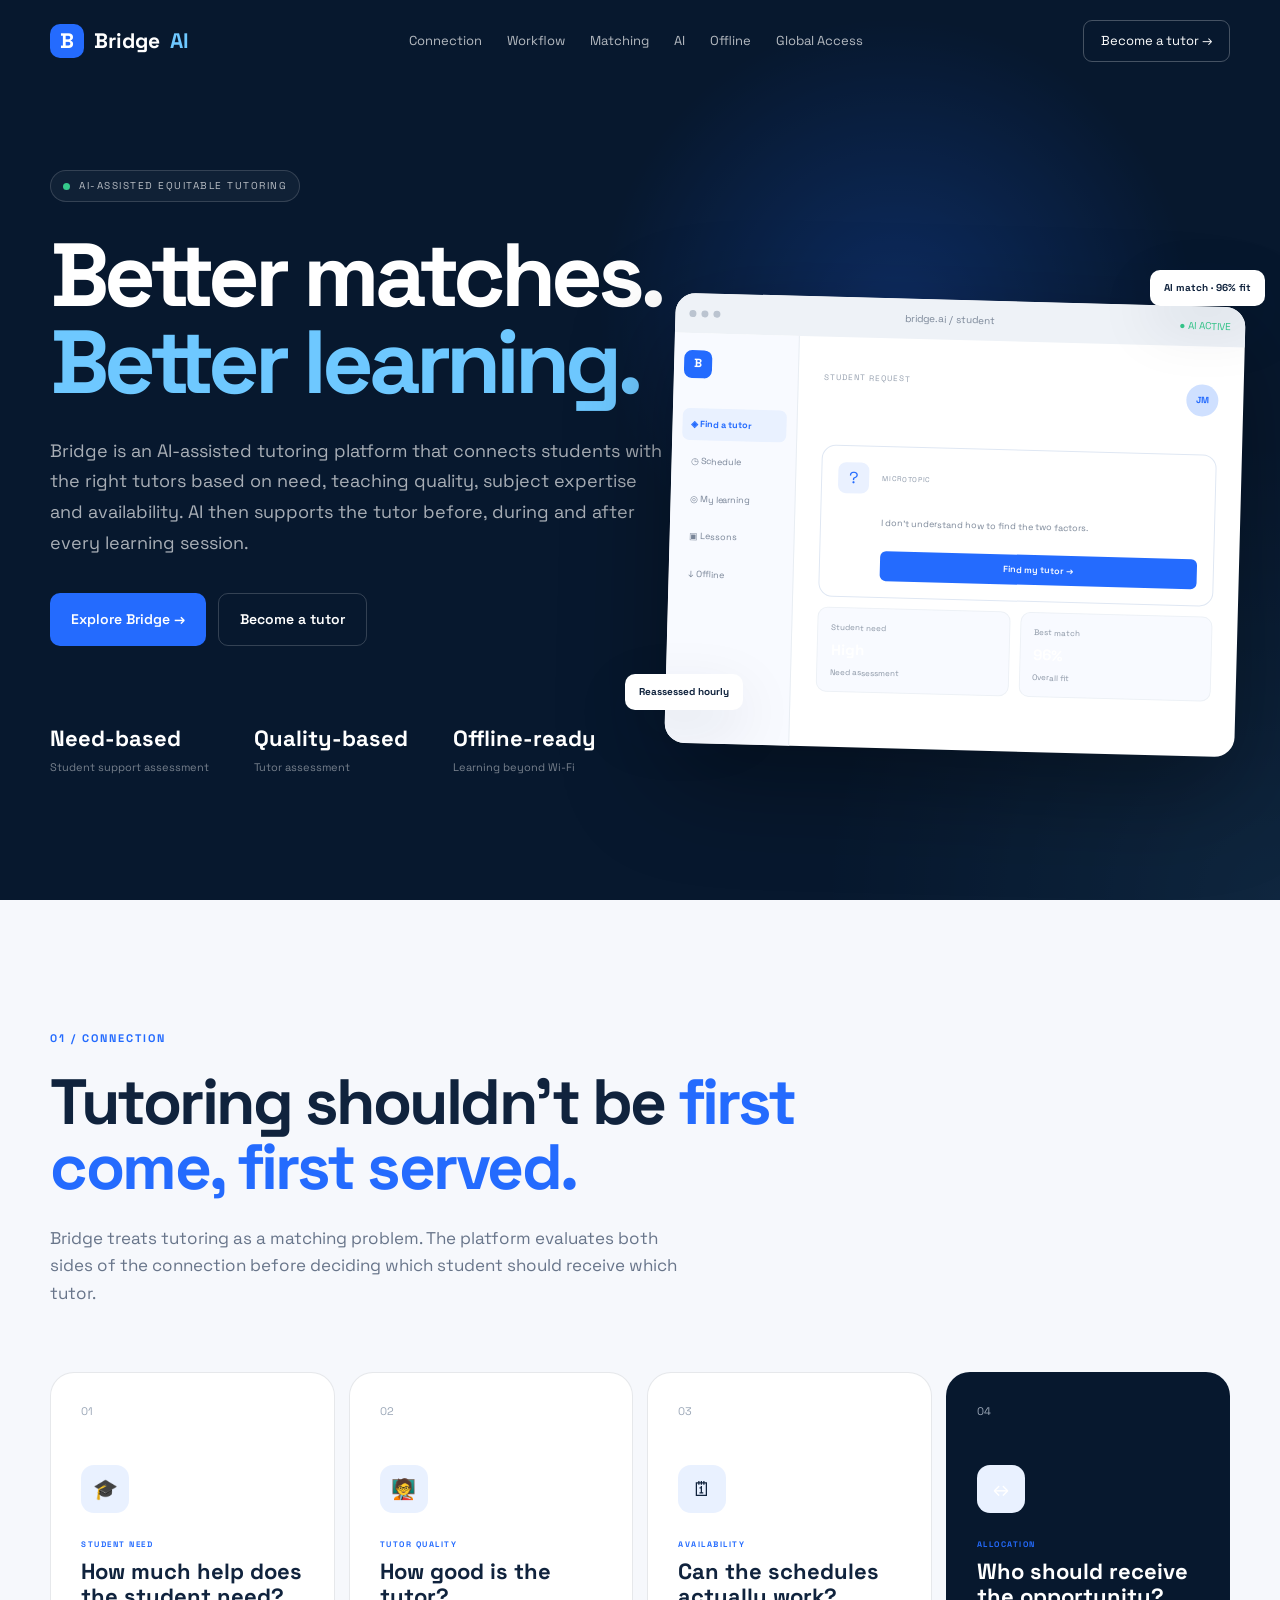
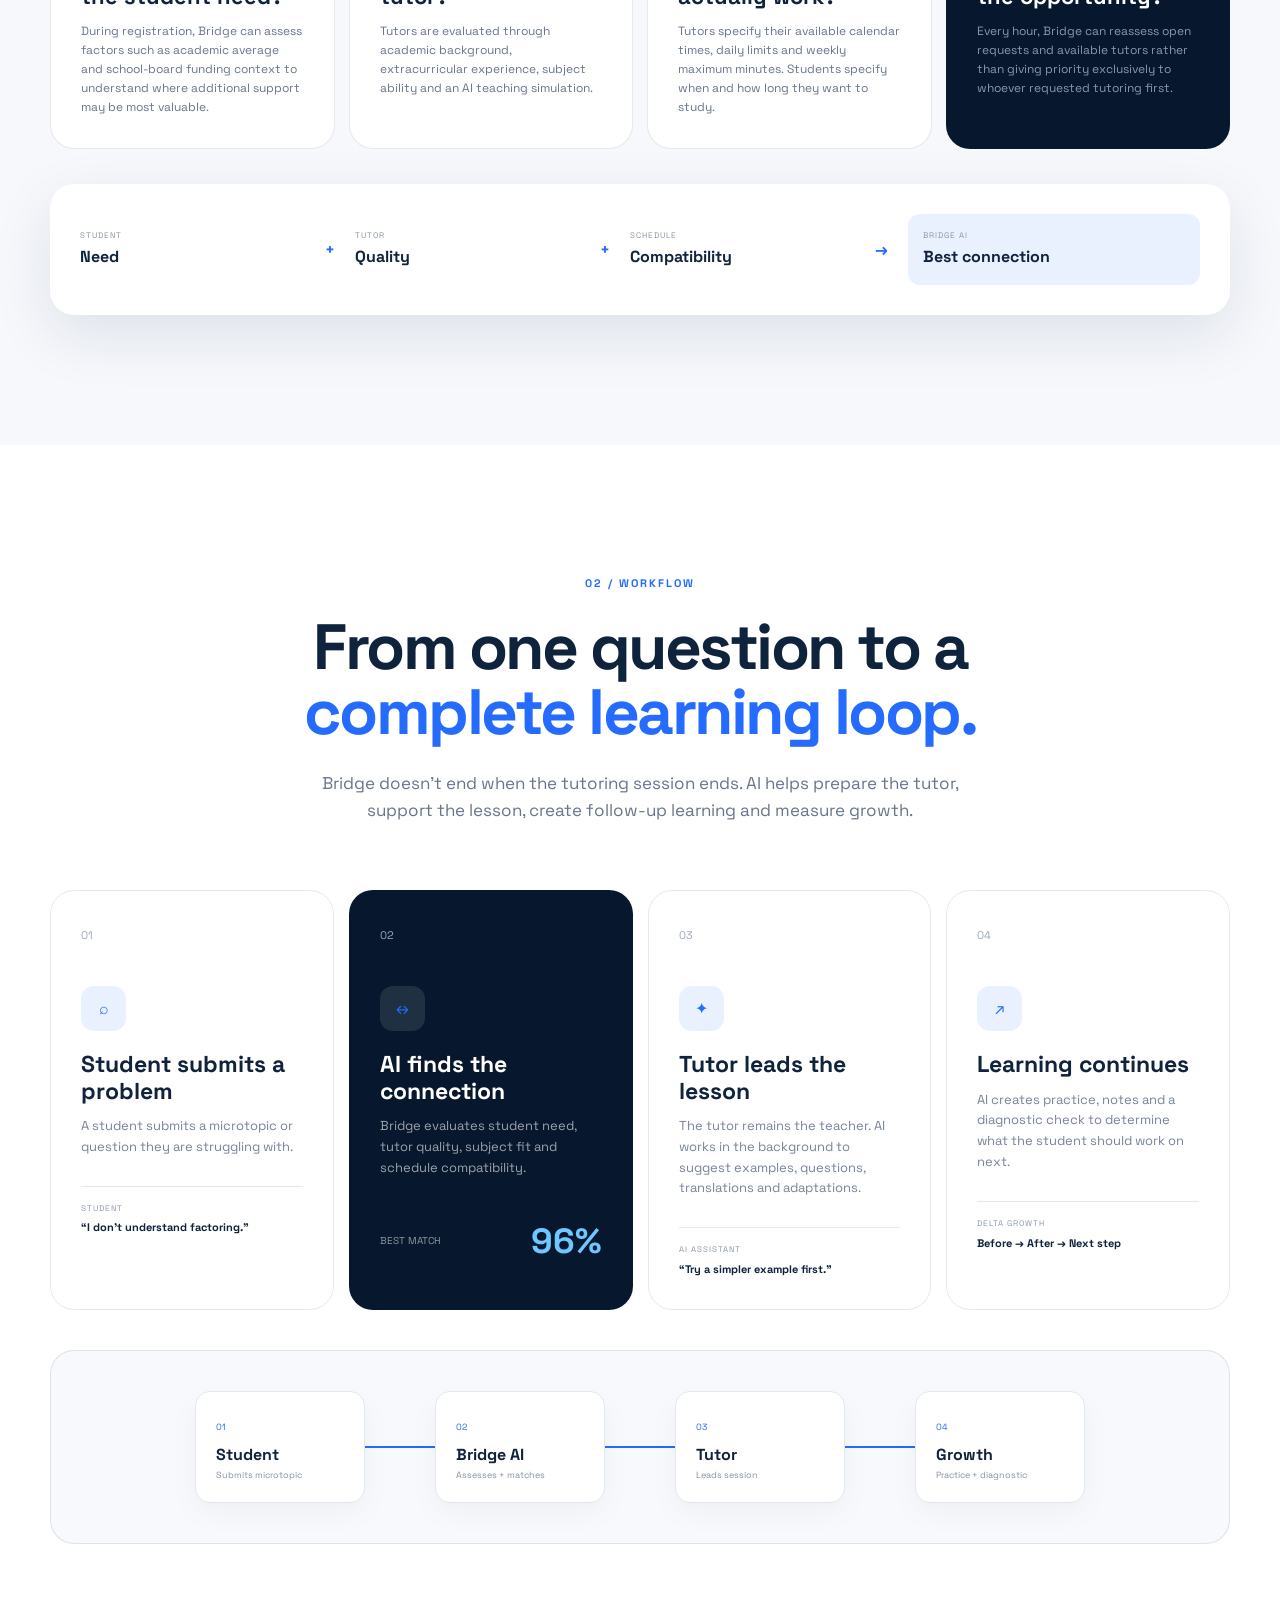
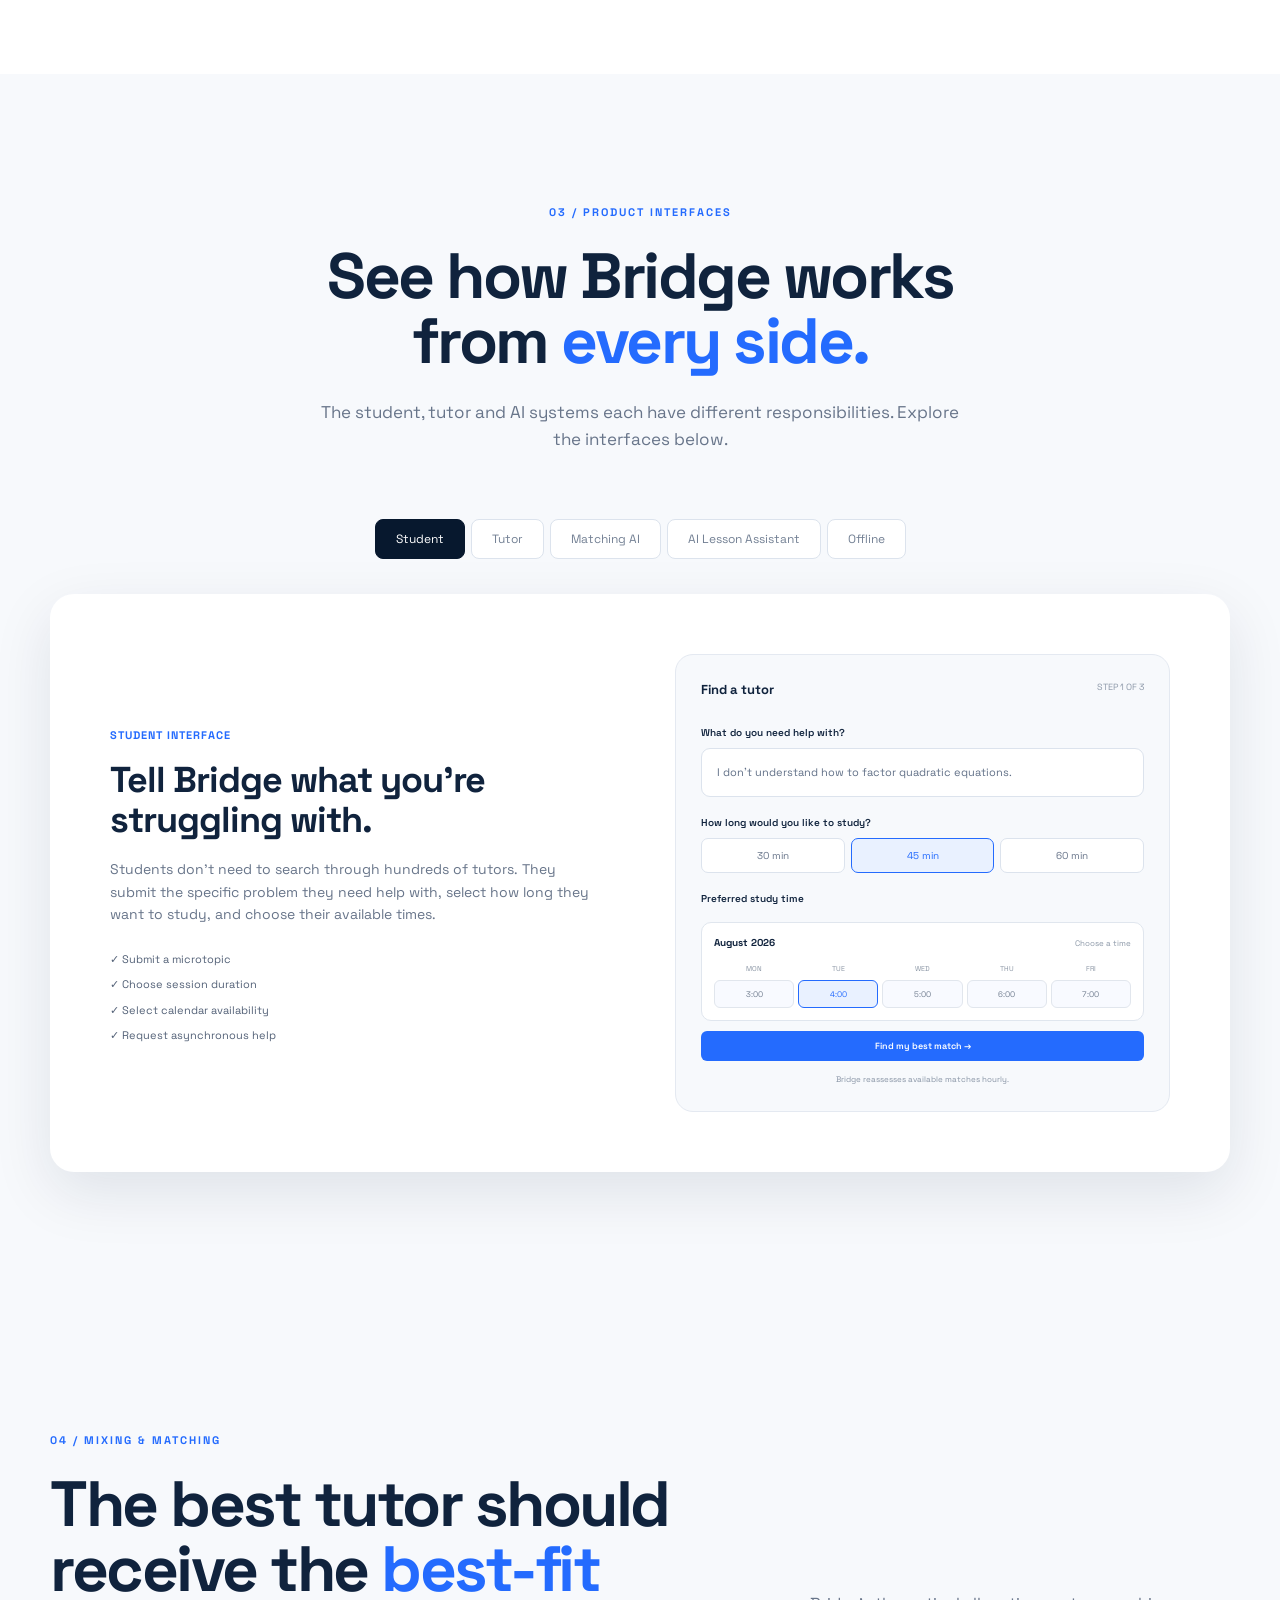
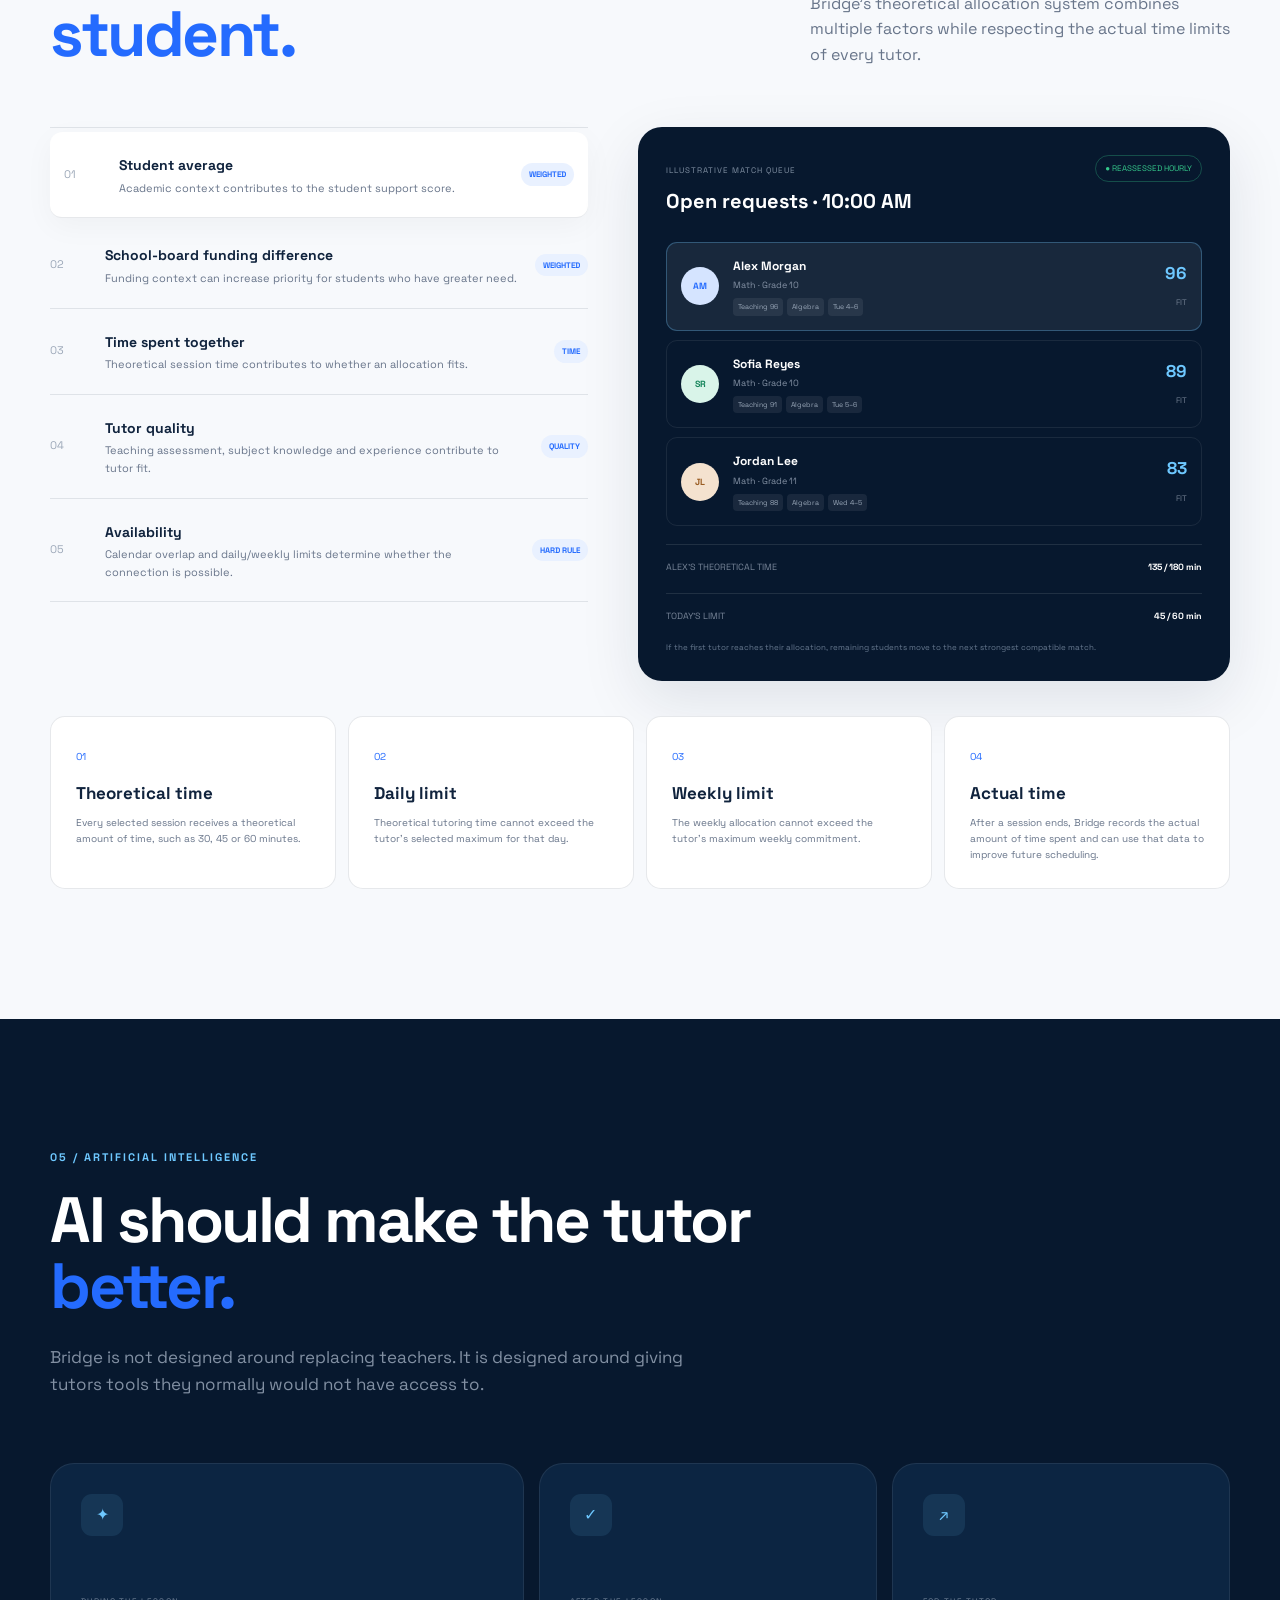
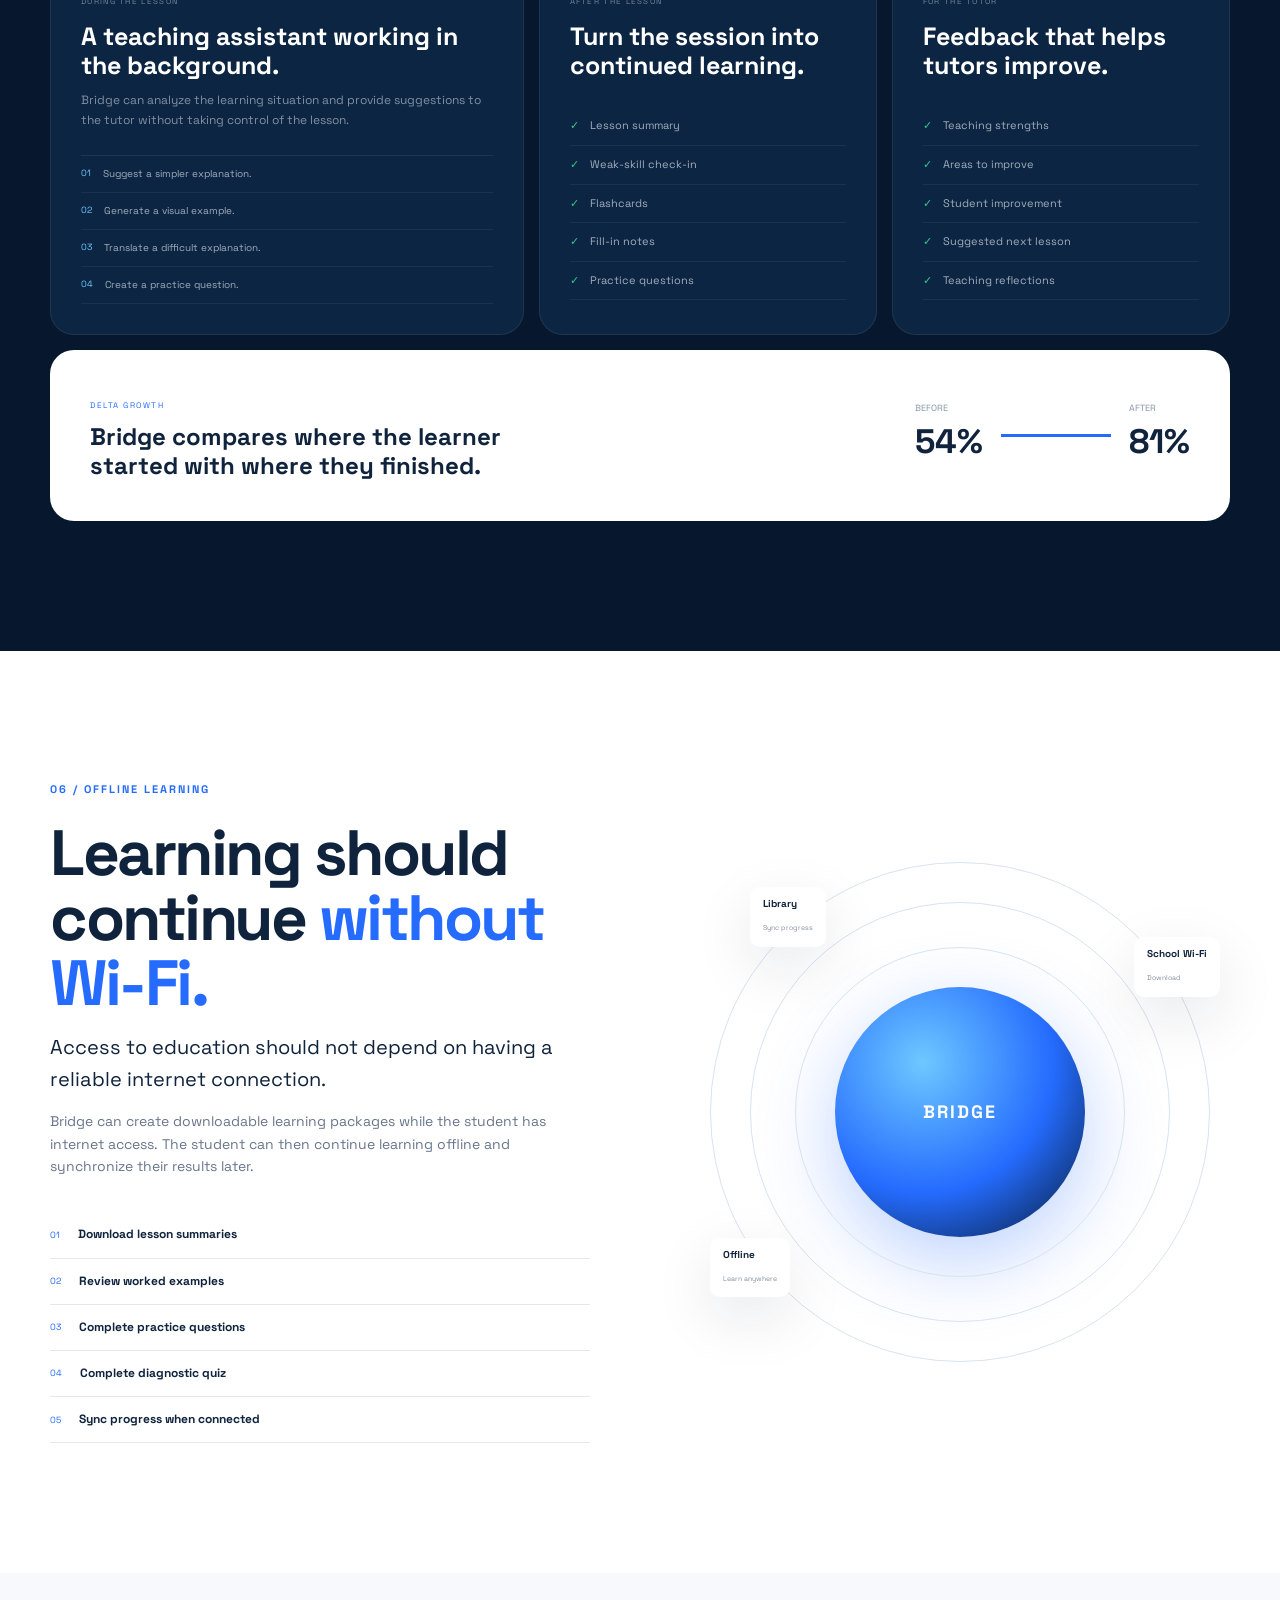
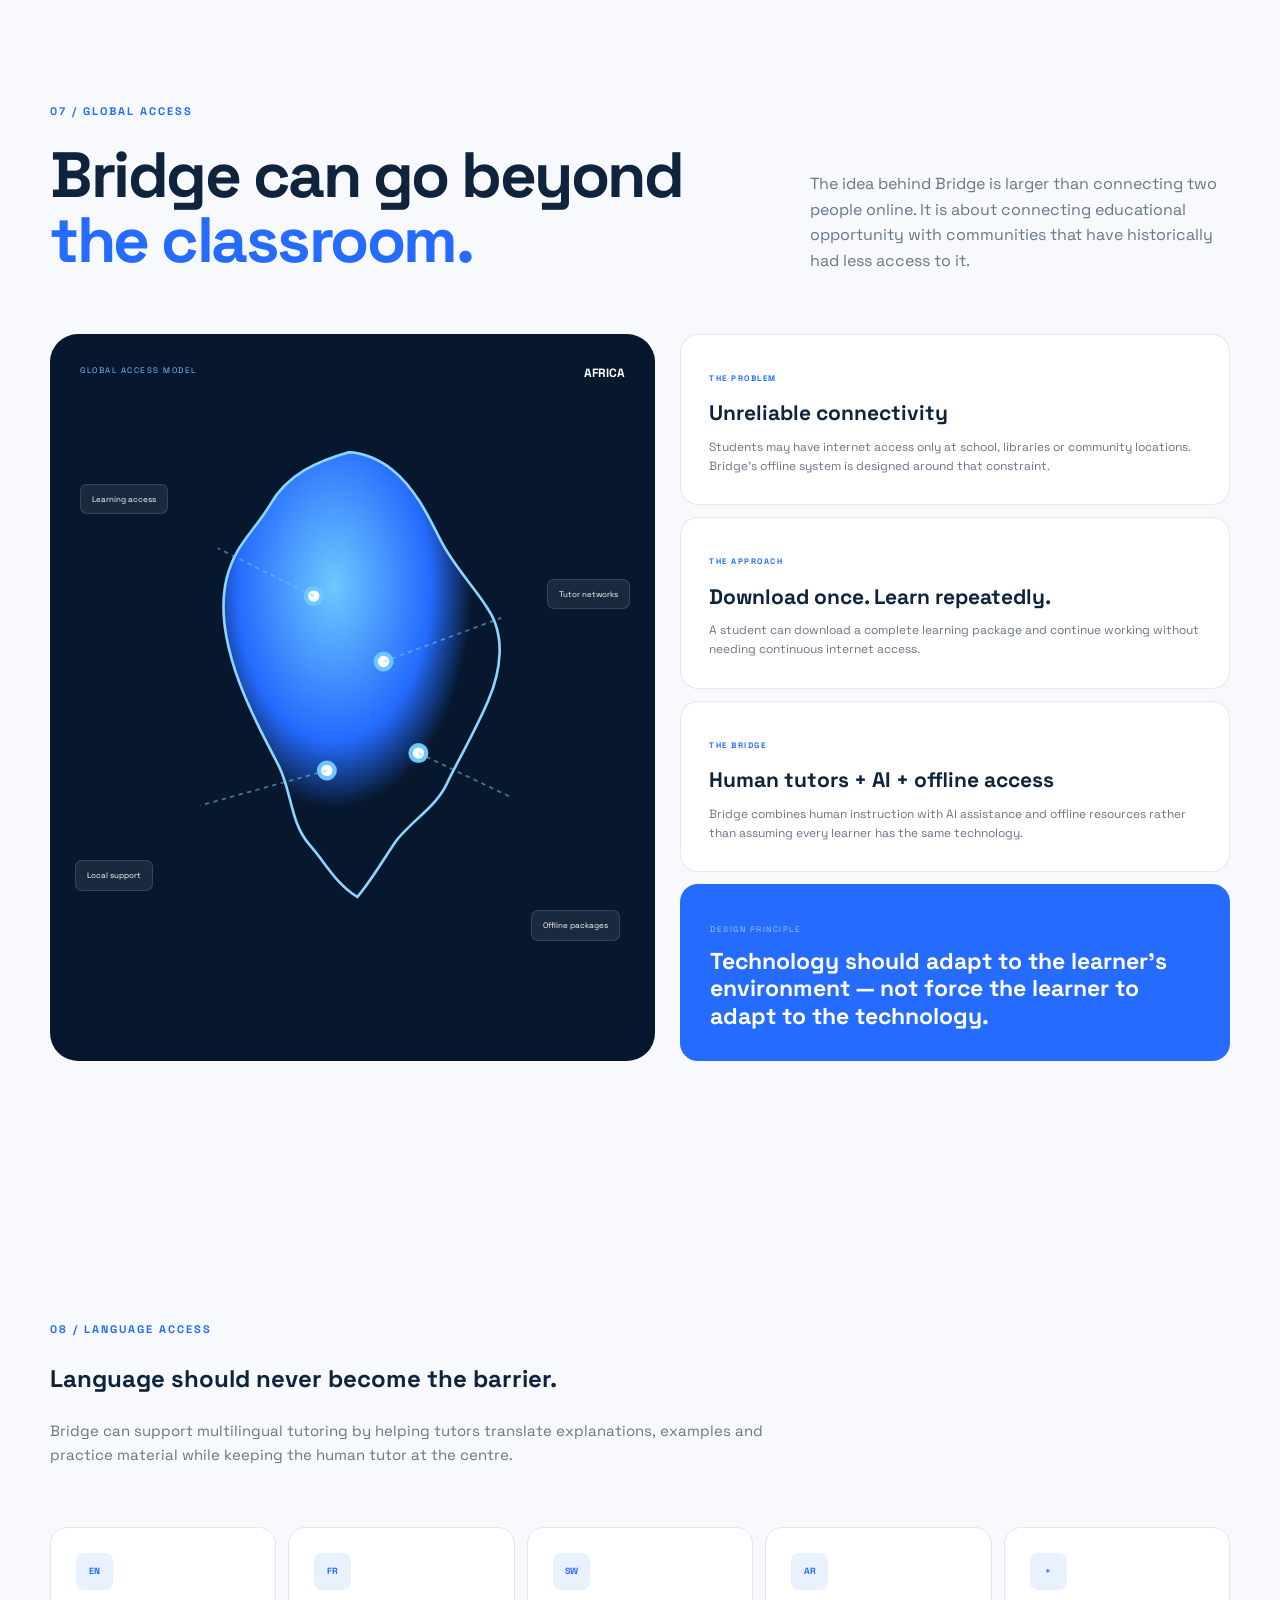
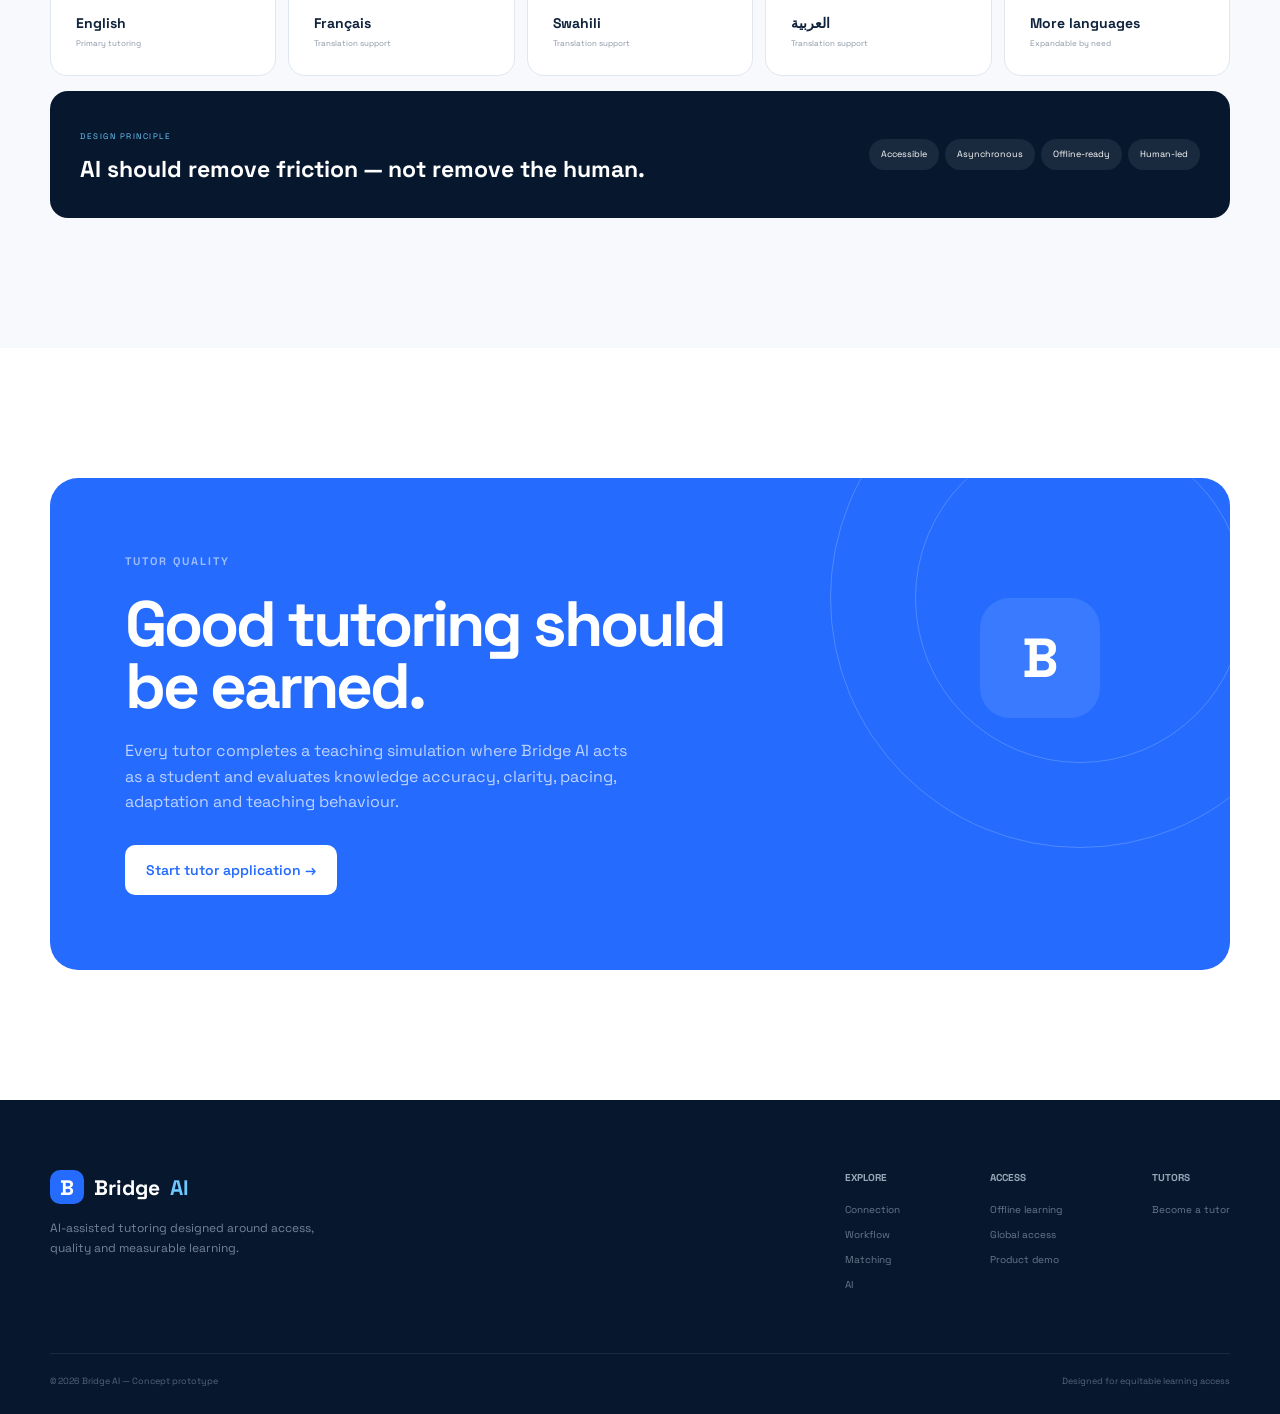
==== index.html @ e4ec05b3 "pls work" ====
<!DOCTYPE html>
<html lang="en">
<head>
    <meta charset="UTF-8">
    <meta name="viewport" content="width=device-width, initial-scale=1.0">

    <title>Bridge AI — Connecting students with better tutoring</title>

    <link rel="preconnect" href="https://fonts.googleapis.com">
    <link rel="preconnect" href="https://fonts.gstatic.com" crossorigin>

    <link
        href="https://fonts.googleapis.com/css2?family=Space+Grotesk:wght@400;500;600;700&display=swap"
        rel="stylesheet"
    >

    <link rel="stylesheet" href="style.css">
</head>

<body>

<!-- =========================================================
     NAVBAR
========================================================= -->

<header class="navbar">

    <div class="nav-container">

        <a class="logo" href="#top">
            <span class="logo-mark">B</span>
            Bridge
            <span class="logo-ai">AI</span>
        </a>

        <nav class="nav-links">
            <a href="#connection">Connection</a>
            <a href="#workflow">Workflow</a>
            <a href="#matching">Matching</a>
            <a href="#ai">AI</a>
            <a href="#offline">Offline</a>
            <a href="#global">Global Access</a>
        </nav>

        <a class="nav-button" href="tutor.html">
            Become a tutor →
        </a>

    </div>

</header>


<main id="top">


<!-- =========================================================
     HERO
========================================================= -->

<section class="hero">

    <div class="hero-background"></div>

    <div class="hero-content">

        <div class="eyebrow">
            <span class="eyebrow-dot"></span>
            AI-ASSISTED EQUITABLE TUTORING
        </div>

        <h1>
            Better matches.
            <span>Better learning.</span>
        </h1>

        <p class="hero-subtitle">

            Bridge is an AI-assisted tutoring platform that connects
            students with the right tutors based on need, teaching
            quality, subject expertise and availability.

            AI then supports the tutor before, during and after
            every learning session.

        </p>

        <div class="hero-buttons">

            <a class="button button-primary" href="#product-demo">
                Explore Bridge →
            </a>

            <a class="button button-secondary" href="tutor.html">
                Become a tutor
            </a>

        </div>

        <div class="hero-stats">

            <div>
                <strong>Need-based</strong>
                <span>Student support assessment</span>
            </div>

            <div>
                <strong>Quality-based</strong>
                <span>Tutor assessment</span>
            </div>

            <div>
                <strong>Offline-ready</strong>
                <span>Learning beyond Wi-Fi</span>
            </div>

        </div>

    </div>


    <!-- HERO PRODUCT VISUAL -->

    <div class="hero-product">

        <div class="app-window">

            <div class="window-header">

                <div class="window-dots">
                    <i></i>
                    <i></i>
                    <i></i>
                </div>

                <span>bridge.ai / student</span>

                <span class="live-status">
                    ● AI ACTIVE
                </span>

            </div>


            <div class="dashboard">

                <aside class="sidebar">

                    <div class="side-logo">
                        B
                    </div>

                    <div class="side-item active">
                        ◈ Find a tutor
                    </div>

                    <div class="side-item">
                        ◷ Schedule
                    </div>

                    <div class="side-item">
                        ◎ My learning
                    </div>

                    <div class="side-item">
                        ▣ Lessons
                    </div>

                    <div class="side-item">
                        ↓ Offline
                    </div>

                </aside>


                <div class="dashboard-main">

                    <div class="dashboard-top">

                        <div>
                            <small>STUDENT REQUEST</small>
                            <h3>Algebra — factoring</h3>
                        </div>

                        <div class="avatar">
                            JM
                        </div>

                    </div>


                    <div class="question-card">

                        <div class="question-icon">
                            ?
                        </div>

                        <div>

                            <small>MICROTOPIC</small>

                            <h4>
                                Quadratic factoring
                            </h4>

                            <p>
                                I don't understand how to find
                                the two factors.
                            </p>

                        </div>

                        <button class="interface-button">
                            Find my tutor →
                        </button>

                    </div>


                    <div class="mini-grid">

                        <div class="mini-card">

                            <span>
                                Student need
                            </span>

                            <strong>
                                High
                            </strong>

                            <small>
                                Need assessment
                            </small>

                        </div>


                        <div class="mini-card">

                            <span>
                                Best match
                            </span>

                            <strong>
                                96%
                            </strong>

                            <small>
                                Overall fit
                            </small>

                        </div>

                    </div>

                </div>

            </div>

        </div>


        <div class="floating-label label-one">
            AI match · 96% fit
        </div>

        <div class="floating-label label-two">
            Reassessed hourly
        </div>

    </div>

</section>


<!-- =========================================================
     CONNECTION
========================================================= -->

<section class="section problem" id="connection">

    <div class="section-container">

        <div class="section-header">

            <div class="section-label">
                01 / CONNECTION
            </div>

            <h2>
                Tutoring shouldn't be
                <span>first come, first served.</span>
            </h2>

            <p>
                Bridge treats tutoring as a matching problem.
                The platform evaluates both sides of the connection
                before deciding which student should receive which
                tutor.
            </p>

        </div>


        <div class="connection-grid">

            <article class="connection-card">

                <div class="connection-number">
                    01
                </div>

                <div class="connection-icon">
                    🎓
                </div>

                <span>STUDENT NEED</span>

                <h3>
                    How much help does the student need?
                </h3>

                <p>
                    During registration, Bridge can assess factors
                    such as academic average and school-board funding
                    context to understand where additional support
                    may be most valuable.
                </p>

            </article>


            <article class="connection-card">

                <div class="connection-number">
                    02
                </div>

                <div class="connection-icon">
                    🧑‍🏫
                </div>

                <span>TUTOR QUALITY</span>

                <h3>
                    How good is the tutor?
                </h3>

                <p>
                    Tutors are evaluated through academic background,
                    extracurricular experience, subject ability and
                    an AI teaching simulation.
                </p>

            </article>


            <article class="connection-card">

                <div class="connection-number">
                    03
                </div>

                <div class="connection-icon">
                    🗓
                </div>

                <span>AVAILABILITY</span>

                <h3>
                    Can the schedules actually work?
                </h3>

                <p>
                    Tutors specify their available calendar times,
                    daily limits and weekly maximum minutes.
                    Students specify when and how long they want
                    to study.
                </p>

            </article>


            <article class="connection-card featured-light">

                <div class="connection-number">
                    04
                </div>

                <div class="connection-icon">
                    ↔
                </div>

                <span>ALLOCATION</span>

                <h3>
                    Who should receive the opportunity?
                </h3>

                <p>
                    Every hour, Bridge can reassess open requests
                    and available tutors rather than giving priority
                    exclusively to whoever requested tutoring first.
                </p>

            </article>

        </div>


        <div class="connection-flow">

            <div>
                <span>STUDENT</span>
                <strong>Need</strong>
            </div>

            <b>+</b>

            <div>
                <span>TUTOR</span>
                <strong>Quality</strong>
            </div>

            <b>+</b>

            <div>
                <span>SCHEDULE</span>
                <strong>Compatibility</strong>
            </div>

            <b>→</b>

            <div class="flow-result">
                <span>BRIDGE AI</span>
                <strong>Best connection</strong>
            </div>

        </div>

    </div>

</section>


<!-- =========================================================
     WORKFLOW
========================================================= -->

<section class="section workflow" id="workflow">

    <div class="section-container">

        <div class="section-header center">

            <div class="section-label">
                02 / WORKFLOW
            </div>

            <h2>
                From one question to a
                <span>complete learning loop.</span>
            </h2>

            <p>
                Bridge doesn't end when the tutoring session ends.
                AI helps prepare the tutor, support the lesson,
                create follow-up learning and measure growth.
            </p>

        </div>


        <div class="workflow-grid">

            <article class="workflow-card">

                <span class="step-number">01</span>

                <div class="workflow-icon">
                    ⌕
                </div>

                <h3>
                    Student submits a problem
                </h3>

                <p>
                    A student submits a microtopic or question
                    they are struggling with.
                </p>

                <div class="workflow-example">

                    <small>
                        STUDENT
                    </small>

                    <strong>
                        “I don't understand factoring.”
                    </strong>

                </div>

            </article>


            <article class="workflow-card featured">

                <span class="step-number">02</span>

                <div class="workflow-icon">
                    ↔
                </div>

                <h3>
                    AI finds the connection
                </h3>

                <p>
                    Bridge evaluates student need, tutor quality,
                    subject fit and schedule compatibility.
                </p>

                <div class="match-score">

                    <span>
                        BEST MATCH
                    </span>

                    <strong>
                        96%
                    </strong>

                </div>

            </article>


            <article class="workflow-card">

                <span class="step-number">03</span>

                <div class="workflow-icon">
                    ✦
                </div>

                <h3>
                    Tutor leads the lesson
                </h3>

                <p>
                    The tutor remains the teacher. AI works
                    in the background to suggest examples,
                    questions, translations and adaptations.
                </p>

                <div class="workflow-example">

                    <small>
                        AI ASSISTANT
                    </small>

                    <strong>
                        “Try a simpler example first.”
                    </strong>

                </div>

            </article>


            <article class="workflow-card">

                <span class="step-number">04</span>

                <div class="workflow-icon">
                    ↗
                </div>

                <h3>
                    Learning continues
                </h3>

                <p>
                    AI creates practice, notes and a diagnostic
                    check to determine what the student should
                    work on next.
                </p>

                <div class="workflow-example">

                    <small>
                        DELTA GROWTH
                    </small>

                    <strong>
                        Before → After → Next step
                    </strong>

                </div>

            </article>

        </div>


        <!-- LARGE WORKFLOW VISUAL -->

        <div class="workflow-visual">

            <div class="workflow-node student-node">
                <span>01</span>
                <strong>Student</strong>
                <small>Submits microtopic</small>
            </div>

            <div class="workflow-line"></div>

            <div class="workflow-node ai-node">
                <span>02</span>
                <strong>Bridge AI</strong>
                <small>Assesses + matches</small>
            </div>

            <div class="workflow-line"></div>

            <div class="workflow-node tutor-node">
                <span>03</span>
                <strong>Tutor</strong>
                <small>Leads session</small>
            </div>

            <div class="workflow-line"></div>

            <div class="workflow-node growth-node">
                <span>04</span>
                <strong>Growth</strong>
                <small>Practice + diagnostic</small>
            </div>

        </div>

    </div>

</section>


<!-- =========================================================
     PRODUCT DEMO TABS
========================================================= -->

<section class="section demo" id="product-demo">

    <div class="section-container">

        <div class="section-header center">

            <div class="section-label">
                03 / PRODUCT INTERFACES
            </div>

            <h2>
                See how Bridge works from
                <span>every side.</span>
            </h2>

            <p>
                The student, tutor and AI systems each have different
                responsibilities. Explore the interfaces below.
            </p>

        </div>


        <div class="demo-tabs">

            <button class="demo-tab active" data-tab="student-demo">
                Student
            </button>

            <button class="demo-tab" data-tab="tutor-demo">
                Tutor
            </button>

            <button class="demo-tab" data-tab="algorithm-demo">
                Matching AI
            </button>

            <button class="demo-tab" data-tab="lesson-demo">
                AI Lesson Assistant
            </button>

            <button class="demo-tab" data-tab="offline-demo">
                Offline
            </button>

        </div>


        <!-- STUDENT PANEL -->

        <div class="demo-panel active" id="student-demo">

            <div class="demo-copy">

                <span class="demo-number">
                    STUDENT INTERFACE
                </span>

                <h3>
                    Tell Bridge what you're struggling with.
                </h3>

                <p>
                    Students don't need to search through hundreds
                    of tutors. They submit the specific problem they
                    need help with, select how long they want to study,
                    and choose their available times.
                </p>

                <div class="demo-checks">

                    <span>✓ Submit a microtopic</span>
                    <span>✓ Choose session duration</span>
                    <span>✓ Select calendar availability</span>
                    <span>✓ Request asynchronous help</span>

                </div>

            </div>


            <div class="student-interface">

                <div class="interface-top">

                    <span>
                        Find a tutor
                    </span>

                    <small>
                        STEP 1 OF 3
                    </small>

                </div>


                <label>
                    What do you need help with?
                </label>

                <div class="input-mock">
                    I don't understand how to factor
                    quadratic equations.
                </div>


                <label>
                    How long would you like to study?
                </label>

                <div class="duration-row">

                    <button>
                        30 min
                    </button>

                    <button class="selected">
                        45 min
                    </button>

                    <button>
                        60 min
                    </button>

                </div>


                <label>
                    Preferred study time
                </label>

                <div class="calendar-mini">

                    <div class="calendar-header">
                        <strong>August 2026</strong>
                        <span>Choose a time</span>
                    </div>

                    <div class="calendar-days">
                        <span>MON</span>
                        <span>TUE</span>
                        <span>WED</span>
                        <span>THU</span>
                        <span>FRI</span>
                    </div>

                    <div class="calendar-times">
                        <button>3:00</button>
                        <button class="calendar-selected">4:00</button>
                        <button>5:00</button>
                        <button>6:00</button>
                        <button>7:00</button>
                    </div>

                </div>


                <button class="interface-button">
                    Find my best match →
                </button>

                <div class="interface-feedback" id="studentMatchFeedback">
                    Bridge reassesses available matches hourly.
                </div>

            </div>

        </div>


        <!-- TUTOR PANEL -->

        <div class="demo-panel" id="tutor-demo">

            <div class="demo-copy">

                <span class="demo-number">
                    TUTOR INTERFACE
                </span>

                <h3>
                    Tutors receive suggested students.
                </h3>

                <p>
                    Tutors don't simply wait in a first-come queue.
                    Bridge presents compatible student requests based
                    on subject, student need, tutor quality and schedule.
                </p>

                <div class="demo-checks">

                    <span>✓ See students who need your subjects</span>
                    <span>✓ View topic difficulty</span>
                    <span>✓ See suggested session duration</span>
                    <span>✓ Accept compatible requests</span>

                </div>

            </div>


            <div class="tutor-interface">

                <div class="interface-top">

                    <span>
                        Suggested students
                    </span>

                    <small>
                        3 OPEN REQUESTS
                    </small>

                </div>


                <div class="request-card best-request">

                    <div class="request-avatar">
                        JM
                    </div>

                    <div>

                        <strong>
                            Jordan M.
                        </strong>

                        <span>
                            Grade 10 · Algebra
                        </span>

                        <div class="request-tags">
                            <i>High need</i>
                            <i>45 min</i>
                            <i>Today 4 PM</i>
                        </div>

                    </div>

                    <b>
                        96%
                    </b>

                </div>


                <div class="request-card">

                    <div class="request-avatar avatar-two">
                        SK
                    </div>

                    <div>

                        <strong>
                            Sarah K.
                        </strong>

                        <span>
                            Grade 9 · Science
                        </span>

                        <div class="request-tags">
                            <i>Medium need</i>
                            <i>30 min</i>
                            <i>Today 5 PM</i>
                        </div>

                    </div>

                    <b>
                        87%
                    </b>

                </div>


                <div class="request-card">

                    <div class="request-avatar avatar-three">
                        RT
                    </div>

                    <div>

                        <strong>
                            Ryan T.
                        </strong>

                        <span>
                            Grade 10 · Physics
                        </span>

                        <div class="request-tags">
                            <i>Medium need</i>
                            <i>60 min</i>
                            <i>Tomorrow</i>
                        </div>

                    </div>

                    <b>
                        81%
                    </b>

                </div>


                <div class="allocation-note">
                    <span>AI ALLOCATION</span>
                    <strong>
                        Your 180-minute weekly limit leaves
                        105 minutes available.
                    </strong>
                </div>

            </div>

        </div>


        <!-- ALGORITHM PANEL -->

        <div class="demo-panel" id="algorithm-demo">

            <div class="demo-copy">

                <span class="demo-number">
                    MATCHING ALGORITHM
                </span>

                <h3>
                    A score decides which connection is strongest.
                </h3>

                <p>
                    Each student–tutor combination receives an
                    illustrative score. The score can combine
                    student need, tutor quality, subject fit and
                    time compatibility.
                </p>

                <a
                    class="text-link"
                    href="https://www.desmos.com/calculator"
                    target="_blank"
                    rel="noopener"
                >
                    Open the Desmos scoring model →
                </a>

            </div>


            <div class="algorithm-interface">

                <div class="algorithm-title">
                    ILLUSTRATIVE MATCH SCORE
                </div>


                <div class="algorithm-row">

                    <span>
                        Student need
                    </span>

                    <div class="progress">
                        <i style="width: 91%"></i>
                    </div>

                    <b>
                        91
                    </b>

                </div>


                <div class="algorithm-row">

                    <span>
                        Tutor quality
                    </span>

                    <div class="progress">
                        <i style="width: 96%"></i>
                    </div>

                    <b>
                        96
                    </b>

                </div>


                <div class="algorithm-row">

                    <span>
                        Subject fit
                    </span>

                    <div class="progress">
                        <i style="width: 98%"></i>
                    </div>

                    <b>
                        98
                    </b>

                </div>


                <div class="algorithm-row">

                    <span>
                        Time fit
                    </span>

                    <div class="progress">
                        <i style="width: 94%"></i>
                    </div>

                    <b>
                        94
                    </b>

                </div>


                <div class="final-match">

                    <span>
                        FINAL ILLUSTRATIVE SCORE
                    </span>

                    <strong>
                        96%
                    </strong>

                </div>

            </div>

        </div>


        <!-- AI LESSON PANEL -->

        <div class="demo-panel" id="lesson-demo">

            <div class="demo-copy">

                <span class="demo-number">
                    AI TEACHING ASSISTANT
                </span>

                <h3>
                    AI supports the tutor — it doesn't replace them.
                </h3>

                <p>
                    During a lesson, Bridge can work in the background.
                    It can suggest examples, generate questions,
                    translate explanations, create visuals and help
                    the tutor adapt to the learner's level.
                </p>

                <div class="demo-checks">

                    <span>✓ Generate examples</span>
                    <span>✓ Suggest practice questions</span>
                    <span>✓ Translate language barriers</span>
                    <span>✓ Adapt difficulty</span>
                    <span>✓ Flag possible teaching mistakes</span>

                </div>

            </div>


            <div class="ai-lesson-interface">

                <div class="ai-live-header">

                    <div>
                        <small>
                            LIVE LESSON
                        </small>

                        <strong>
                            Quadratic Factoring
                        </strong>
                    </div>

                    <span>
                        ● AI ASSISTING
                    </span>

                </div>


                <div class="lesson-message student-message">

                    <span>
                        STUDENT
                    </span>

                    <p>
                        Why does the middle number have to add
                        to the same number?
                    </p>

                </div>


                <div class="lesson-message ai-message">

                    <span>
                        BRIDGE AI · SUGGESTION
                    </span>

                    <p>
                        Try explaining the factors as two numbers
                        that must satisfy both multiplication and
                        addition conditions.
                    </p>

                    <button class="small-action">
                        Generate example
                    </button>

                </div>


                <div class="lesson-tools">

                    <button>
                        + Visual
                    </button>

                    <button>
                        Translate
                    </button>

                    <button>
                        Practice
                    </button>

                    <button>
                        Explain simpler
                    </button>

                </div>

            </div>

        </div>


        <!-- OFFLINE PANEL -->

        <div class="demo-panel" id="offline-demo">

            <div class="demo-copy">

                <span class="demo-number">
                    OFFLINE LEARNING
                </span>

                <h3>
                    The lesson shouldn't disappear when Wi-Fi does.
                </h3>

                <p>
                    Students can download a learning package while
                    they have internet access. The package contains
                    lesson notes, examples, practice questions,
                    answer checking and a diagnostic quiz.
                </p>

                <div class="demo-checks">

                    <span>✓ Downloadable lesson summaries</span>
                    <span>✓ Practice questions</span>
                    <span>✓ Interactive notes</span>
                    <span>✓ Diagnostic quiz</span>
                    <span>✓ Sync results when connected</span>

                </div>

            </div>


            <div class="offline-package">

                <div class="download-icon">
                    ↓
                </div>

                <small>
                    BRIDGE LEARNING PACKAGE
                </small>

                <h3>
                    Algebra — Factoring
                </h3>

                <p>
                    Ready for offline learning
                </p>

                <div class="download-progress">
                    <div></div>
                </div>

                <div class="download-meta">
                    <span>
                        82% downloaded
                    </span>

                    <strong>
                        14.2 MB
                    </strong>
                </div>


                <div class="offline-content-list">

                    <span>✓ Lesson summary</span>
                    <span>✓ Worked examples</span>
                    <span>✓ Practice questions</span>
                    <span>✓ Answer checking</span>
                    <span>✓ End-of-pack diagnostic</span>

                </div>

            </div>

        </div>

    </div>

</section>


<!-- =========================================================
     MATCHING ALGORITHM
========================================================= -->

<section class="section matching" id="matching">

    <div class="section-container">

        <div class="split-heading">

            <div>

                <div class="section-label">
                    04 / MIXING & MATCHING
                </div>

                <h2>
                    The best tutor should receive the
                    <span>best-fit student.</span>
                </h2>

            </div>

            <p>
                Bridge's theoretical allocation system combines
                multiple factors while respecting the actual
                time limits of every tutor.
            </p>

        </div>


        <div class="matching-layout">


            <div class="matching-factors">

                <div class="factor active">

                    <span class="factor-number">
                        01
                    </span>

                    <div>

                        <strong>
                            Student average
                        </strong>

                        <p>
                            Academic context contributes to the
                            student support score.
                        </p>

                    </div>

                    <b>
                        WEIGHTED
                    </b>

                </div>


                <div class="factor">

                    <span class="factor-number">
                        02
                    </span>

                    <div>

                        <strong>
                            School-board funding difference
                        </strong>

                        <p>
                            Funding context can increase priority
                            for students who have greater need.
                        </p>

                    </div>

                    <b>
                        WEIGHTED
                    </b>

                </div>


                <div class="factor">

                    <span class="factor-number">
                        03
                    </span>

                    <div>

                        <strong>
                            Time spent together
                        </strong>

                        <p>
                            Theoretical session time contributes
                            to whether an allocation fits.
                        </p>

                    </div>

                    <b>
                        TIME
                    </b>

                </div>


                <div class="factor">

                    <span class="factor-number">
                        04
                    </span>

                    <div>

                        <strong>
                            Tutor quality
                        </strong>

                        <p>
                            Teaching assessment, subject knowledge
                            and experience contribute to tutor fit.
                        </p>

                    </div>

                    <b>
                        QUALITY
                    </b>

                </div>


                <div class="factor">

                    <span class="factor-number">
                        05
                    </span>

                    <div>

                        <strong>
                            Availability
                        </strong>

                        <p>
                            Calendar overlap and daily/weekly limits
                            determine whether the connection is possible.
                        </p>

                    </div>

                    <b>
                        HARD RULE
                    </b>

                </div>

            </div>


            <!-- MATCH DASHBOARD -->

            <div class="match-dashboard">

                <div class="match-dashboard-header">

                    <div>

                        <small>
                            ILLUSTRATIVE MATCH QUEUE
                        </small>

                        <h3>
                            Open requests · 10:00 AM
                        </h3>

                    </div>

                    <span class="request-status">
                        ● REASSESSED HOURLY
                    </span>

                </div>


                <div class="tutor-result best">

                    <div class="tutor-avatar">
                        AM
                    </div>

                    <div class="tutor-info">

                        <strong>
                            Alex Morgan
                        </strong>

                        <span>
                            Math · Grade 10
                        </span>

                        <div class="tutor-tags">

                            <i>
                                Teaching 96
                            </i>

                            <i>
                                Algebra
                            </i>

                            <i>
                                Tue 4–6
                            </i>

                        </div>

                    </div>

                    <div class="score">

                        <strong>
                            96
                        </strong>

                        <span>
                            FIT
                        </span>

                    </div>

                </div>


                <div class="tutor-result">

                    <div class="tutor-avatar avatar-two">
                        SR
                    </div>

                    <div class="tutor-info">

                        <strong>
                            Sofia Reyes
                        </strong>

                        <span>
                            Math · Grade 10
                        </span>

                        <div class="tutor-tags">

                            <i>
                                Teaching 91
                            </i>

                            <i>
                                Algebra
                            </i>

                            <i>
                                Tue 5–6
                            </i>

                        </div>

                    </div>

                    <div class="score">

                        <strong>
                            89
                        </strong>

                        <span>
                            FIT
                        </span>

                    </div>

                </div>


                <div class="tutor-result">

                    <div class="tutor-avatar avatar-three">
                        JL
                    </div>

                    <div class="tutor-info">

                        <strong>
                            Jordan Lee
                        </strong>

                        <span>
                            Math · Grade 11
                        </span>

                        <div class="tutor-tags">

                            <i>
                                Teaching 88
                            </i>

                            <i>
                                Algebra
                            </i>

                            <i>
                                Wed 4–5
                            </i>

                        </div>

                    </div>

                    <div class="score">

                        <strong>
                            83
                        </strong>

                        <span>
                            FIT
                        </span>

                    </div>

                </div>


                <div class="allocation">

                    <span>
                        ALEX'S THEORETICAL TIME
                    </span>

                    <strong>
                        135 / 180 min
                    </strong>

                </div>

                <div class="allocation">

                    <span>
                        TODAY'S LIMIT
                    </span>

                    <strong>
                        45 / 60 min
                    </strong>

                </div>


                <div class="algorithm-note">

                    If the first tutor reaches their allocation,
                    remaining students move to the next strongest
                    compatible match.

                </div>

            </div>

        </div>


        <!-- ALLOCATION RULES -->

        <div class="allocation-grid">

            <article>

                <span>
                    01
                </span>

                <h3>
                    Theoretical time
                </h3>

                <p>
                    Every selected session receives a theoretical
                    amount of time, such as 30, 45 or 60 minutes.
                </p>

            </article>


            <article>

                <span>
                    02
                </span>

                <h3>
                    Daily limit
                </h3>

                <p>
                    Theoretical tutoring time cannot exceed the
                    tutor's selected maximum for that day.
                </p>

            </article>


            <article>

                <span>
                    03
                </span>

                <h3>
                    Weekly limit
                </h3>

                <p>
                    The weekly allocation cannot exceed the tutor's
                    maximum weekly commitment.
                </p>

            </article>


            <article>

                <span>
                    04
                </span>

                <h3>
                    Actual time
                </h3>

                <p>
                    After a session ends, Bridge records the actual
                    amount of time spent and can use that data to
                    improve future scheduling.
                </p>

            </article>

        </div>

    </div>

</section>


<!-- =========================================================
     AI
========================================================= -->

<section class="section ai-section" id="ai">

    <div class="section-container">

        <div class="section-header">

            <div class="section-label">
                05 / ARTIFICIAL INTELLIGENCE
            </div>

            <h2>
                AI should make the tutor
                <span>better.</span>
            </h2>

            <p>
                Bridge is not designed around replacing teachers.
                It is designed around giving tutors tools they
                normally would not have access to.
            </p>

        </div>


        <div class="ai-grid">


            <article class="ai-card large">

                <div class="ai-card-icon">
                    ✦
                </div>

                <small>
                    DURING THE LESSON
                </small>

                <h3>
                    A teaching assistant working in the background.
                </h3>

                <p>
                    Bridge can analyze the learning situation and
                    provide suggestions to the tutor without taking
                    control of the lesson.
                </p>


                <div class="lesson-preview">

                    <div>
                        <span>
                            01
                        </span>

                        <p>
                            Suggest a simpler explanation.
                        </p>
                    </div>

                    <div>
                        <span>
                            02
                        </span>

                        <p>
                            Generate a visual example.
                        </p>
                    </div>

                    <div>
                        <span>
                            03
                        </span>

                        <p>
                            Translate a difficult explanation.
                        </p>
                    </div>

                    <div>
                        <span>
                            04
                        </span>

                        <p>
                            Create a practice question.
                        </p>
                    </div>

                </div>

            </article>


            <article class="ai-card">

                <div class="ai-card-icon">
                    ✓
                </div>

                <small>
                    AFTER THE LESSON
                </small>

                <h3>
                    Turn the session into continued learning.
                </h3>

                <ul class="feature-list">

                    <li>
                        Lesson summary
                    </li>

                    <li>
                        Weak-skill check-in
                    </li>

                    <li>
                        Flashcards
                    </li>

                    <li>
                        Fill-in notes
                    </li>

                    <li>
                        Practice questions
                    </li>

                </ul>

            </article>


            <article class="ai-card">

                <div class="ai-card-icon">
                    ↗
                </div>

                <small>
                    FOR THE TUTOR
                </small>

                <h3>
                    Feedback that helps tutors improve.
                </h3>

                <ul class="feature-list">

                    <li>
                        Teaching strengths
                    </li>

                    <li>
                        Areas to improve
                    </li>

                    <li>
                        Student improvement
                    </li>

                    <li>
                        Suggested next lesson
                    </li>

                    <li>
                        Teaching reflections
                    </li>

                </ul>

            </article>

        </div>


        <!-- DELTA GROWTH -->

        <div class="delta-card">

            <div>

                <span class="delta-label">
                    DELTA GROWTH
                </span>

                <h3>
                    Bridge compares where the learner started
                    with where they finished.
                </h3>

            </div>


            <div class="delta-visual">

                <div class="delta-point">

                    <span>
                        BEFORE
                    </span>

                    <strong>
                        54%
                    </strong>

                </div>

                <div class="delta-line">
                    <div></div>
                </div>

                <div class="delta-point">

                    <span>
                        AFTER
                    </span>

                    <strong>
                        81%
                    </strong>

                </div>

            </div>

        </div>

    </div>

</section>


<!-- =========================================================
     OFFLINE
========================================================= -->

<section class="section offline" id="offline">

    <div class="section-container">

        <div class="offline-grid">


            <div>

                <div class="section-label">
                    06 / OFFLINE LEARNING
                </div>

                <h2>
                    Learning should continue
                    <span>without Wi-Fi.</span>
                </h2>

                <p class="large-text">
                    Access to education should not depend on
                    having a reliable internet connection.
                </p>

                <p>
                    Bridge can create downloadable learning
                    packages while the student has internet access.
                    The student can then continue learning offline
                    and synchronize their results later.
                </p>


                <div class="access-list">

                    <div>
                        <span>01</span>
                        <strong>
                            Download lesson summaries
                        </strong>
                    </div>

                    <div>
                        <span>02</span>
                        <strong>
                            Review worked examples
                        </strong>
                    </div>

                    <div>
                        <span>03</span>
                        <strong>
                            Complete practice questions
                        </strong>
                    </div>

                    <div>
                        <span>04</span>
                        <strong>
                            Complete diagnostic quiz
                        </strong>
                    </div>

                    <div>
                        <span>05</span>
                        <strong>
                            Sync progress when connected
                        </strong>
                    </div>

                </div>

            </div>


            <div class="offline-visual">

                <div class="orbit orbit-one"></div>
                <div class="orbit orbit-two"></div>
                <div class="orbit orbit-three"></div>


                <div class="globe">
                    BRIDGE
                </div>


                <div class="location-card location-one">

                    <strong>
                        School Wi-Fi
                    </strong>

                    <span>
                        Download
                    </span>

                </div>


                <div class="location-card location-two">

                    <strong>
                        Offline
                    </strong>

                    <span>
                        Learn anywhere
                    </span>

                </div>


                <div class="location-card location-three">

                    <strong>
                        Library
                    </strong>

                    <span>
                        Sync progress
                    </span>

                </div>

            </div>

        </div>

    </div>

</section>


<!-- =========================================================
     AFRICA / GLOBAL ACCESS
========================================================= -->

<section class="section global" id="global">

    <div class="section-container">

        <div class="global-heading">

            <div>

                <div class="section-label">
                    07 / GLOBAL ACCESS
                </div>

                <h2>
                    Bridge can go beyond
                    <span>the classroom.</span>
                </h2>

            </div>

            <p>
                The idea behind Bridge is larger than connecting
                two people online. It is about connecting educational
                opportunity with communities that have historically
                had less access to it.
            </p>

        </div>


        <div class="africa-layout">


            <!-- AFRICA VISUAL -->

            <div class="africa-card">

                <div class="africa-top">

                    <span>
                        GLOBAL ACCESS MODEL
                    </span>

                    <strong>
                        AFRICA
                    </strong>

                </div>


                <!-- Stylized Africa map -->

                <svg
                    class="africa-map"
                    viewBox="0 0 500 600"
                    aria-label="Stylized map of Africa"
                >

                    <defs>

                        <radialGradient
                            id="africaGradient"
                            cx="40%"
                            cy="30%"
                        >

                            <stop
                                offset="0%"
                                stop-color="#6ec8ff"
                            />

                            <stop
                                offset="70%"
                                stop-color="#246bfe"
                            />

                            <stop
                                offset="100%"
                                stop-color="#07182e"
                            />

                        </radialGradient>

                    </defs>


                    <path
                        d="
                        M245 45
                        C210 55 175 70 155 105
                        C135 138 115 150 105 190
                        C96 228 105 270 120 310
                        C135 350 150 375 165 405
                        C180 435 178 470 200 495
                        C218 515 230 540 255 555
                        C272 535 286 510 300 490
                        C320 465 348 450 360 420
                        C375 390 390 365 405 330
                        C420 295 425 255 405 225
                        C388 198 365 175 350 145
                        C335 115 320 85 295 65
                        C280 53 260 45 245 45
                        Z
                        "
                        fill="url(#africaGradient)"
                        stroke="#8ed5ff"
                        stroke-width="3"
                    />


                    <circle
                        cx="205"
                        cy="210"
                        r="9"
                        class="map-point"
                    />

                    <circle
                        cx="285"
                        cy="285"
                        r="9"
                        class="map-point"
                    />

                    <circle
                        cx="325"
                        cy="390"
                        r="9"
                        class="map-point"
                    />

                    <circle
                        cx="220"
                        cy="410"
                        r="9"
                        class="map-point"
                    />


                    <path
                        d="M205 210 L95 155"
                        class="map-line"
                    />

                    <path
                        d="M285 285 L420 235"
                        class="map-line"
                    />

                    <path
                        d="M325 390 L430 440"
                        class="map-line"
                    />

                    <path
                        d="M220 410 L75 450"
                        class="map-line"
                    />

                </svg>


                <div class="map-label label-north">
                    Learning access
                </div>

                <div class="map-label label-east">
                    Tutor networks
                </div>

                <div class="map-label label-south">
                    Offline packages
                </div>

                <div class="map-label label-west">
                    Local support
                </div>

            </div>


            <!-- GLOBAL TEXT -->

            <div class="global-content">

                <div class="global-stat">

                    <span>
                        THE PROBLEM
                    </span>

                    <strong>
                        Unreliable connectivity
                    </strong>

                    <p>
                        Students may have internet access only
                        at school, libraries or community locations.
                        Bridge's offline system is designed around
                        that constraint.
                    </p>

                </div>


                <div class="global-stat">

                    <span>
                        THE APPROACH
                    </span>

                    <strong>
                        Download once. Learn repeatedly.
                    </strong>

                    <p>
                        A student can download a complete learning
                        package and continue working without needing
                        continuous internet access.
                    </p>

                </div>


                <div class="global-stat">

                    <span>
                        THE BRIDGE
                    </span>

                    <strong>
                        Human tutors + AI + offline access
                    </strong>

                    <p>
                        Bridge combines human instruction with AI
                        assistance and offline resources rather than
                        assuming every learner has the same technology.
                    </p>

                </div>


                <div class="global-note">

                    <span>
                        DESIGN PRINCIPLE
                    </span>

                    <h3>
                        Technology should adapt to the learner's
                        environment — not force the learner to
                        adapt to the technology.
                    </h3>

                </div>

            </div>

        </div>

    </div>

</section>


<!-- =========================================================
     LANGUAGES
========================================================= -->

<section class="section language">

    <div class="section-container">

        <div class="language-heading">

            <div class="section-label">
                08 / LANGUAGE ACCESS
            </div>

            <h2>
                Language should never become
                <span>the barrier.</span>
            </h2>

            <p>
                Bridge can support multilingual tutoring by helping
                tutors translate explanations, examples and practice
                material while keeping the human tutor at the centre.
            </p>

        </div>


        <div class="language-grid">

            <div class="language-card">
                <span>EN</span>
                <strong>English</strong>
                <small>Primary tutoring</small>
            </div>

            <div class="language-card">
                <span>FR</span>
                <strong>Français</strong>
                <small>Translation support</small>
            </div>

            <div class="language-card">
                <span>SW</span>
                <strong>Swahili</strong>
                <small>Translation support</small>
            </div>

            <div class="language-card">
                <span>AR</span>
                <strong>العربية</strong>
                <small>Translation support</small>
            </div>

            <div class="language-card">
                <span>+</span>
                <strong>More languages</strong>
                <small>Expandable by need</small>
            </div>

        </div>


        <div class="accessibility-banner">

            <div>

                <span>
                    DESIGN PRINCIPLE
                </span>

                <h3>
                    AI should remove friction —
                    not remove the human.
                </h3>

            </div>

            <div class="accessibility-pills">

                <span>
                    Accessible
                </span>

                <span>
                    Asynchronous
                </span>

                <span>
                    Offline-ready
                </span>

                <span>
                    Human-led
                </span>

            </div>

        </div>

    </div>

</section>


<!-- =========================================================
     TUTOR CTA
========================================================= -->

<section class="section tutor-cta">

    <div class="section-container">

        <div class="cta-box">

            <div class="cta-content">

                <div class="section-label">
                    TUTOR QUALITY
                </div>

                <h2>
                    Good tutoring should be
                    <span>earned.</span>
                </h2>

                <p>
                    Every tutor completes a teaching simulation
                    where Bridge AI acts as a student and evaluates
                    knowledge accuracy, clarity, pacing, adaptation
                    and teaching behaviour.
                </p>

                <a
                    class="button button-light"
                    href="tutor.html"
                >
                    Start tutor application →
                </a>

            </div>


            <div class="cta-decoration">

                <div class="cta-circle circle-one"></div>

                <div class="cta-circle circle-two"></div>

                <div class="cta-b">
                    B
                </div>

            </div>

        </div>

    </div>

</section>


</main>


<!-- =========================================================
     FOOTER
========================================================= -->

<footer>

    <div class="footer-container">

        <div class="footer-brand">

            <a class="logo" href="#top">

                <span class="logo-mark">
                    B
                </span>

                Bridge

                <span class="logo-ai">
                    AI
                </span>

            </a>

            <p>
                AI-assisted tutoring designed around access,
                quality and measurable learning.
            </p>

        </div>


        <div class="footer-links">

            <div>

                <strong>
                    EXPLORE
                </strong>

                <a href="#connection">
                    Connection
                </a>

                <a href="#workflow">
                    Workflow
                </a>

                <a href="#matching">
                    Matching
                </a>

                <a href="#ai">
                    AI
                </a>

            </div>


            <div>

                <strong>
                    ACCESS
                </strong>

                <a href="#offline">
                    Offline learning
                </a>

                <a href="#global">
                    Global access
                </a>

                <a href="#product-demo">
                    Product demo
                </a>

            </div>


            <div>

                <strong>
                    TUTORS
                </strong>

                <a href="tutor.html">
                    Become a tutor
                </a>

            </div>

        </div>

    </div>


    <div class="footer-bottom">

        <span>
            © 2026 Bridge AI — Concept prototype
        </span>

        <span>
            Designed for equitable learning access
        </span>

    </div>

</footer>


<script src="script.js"></script>

</body>
</html>
---- style.css ----
:root {

    --navy: #07182e;
    --navy-2: #0b2340;

    --blue: #246bfe;
    --blue-light: #e9f1ff;

    --cyan: #6ec8ff;

    --white: #ffffff;
    --off-white: #f6f8fc;

    --gray: #68758a;
    --gray-light: #dfe5ee;

    --green: #35c98b;

    --text: #10233d;

    --border: rgba(15, 35, 60, 0.10);

    --radius: 24px;

    --shadow:
        0 20px 60px rgba(8, 28, 55, 0.10);

}


/* =========================================================
   RESET
========================================================= */

* {
    box-sizing: border-box;
    margin: 0;
    padding: 0;
}


html {
    scroll-behavior: smooth;
}


body {

    font-family:
        "Space Grotesk",
        sans-serif;

    color: var(--text);

    background: var(--white);

    line-height: 1.6;

}


a {

    text-decoration: none;

    color: inherit;

}


button,
input,
textarea,
select {

    font-family: inherit;

}


button {

    cursor: pointer;

}


img {

    max-width: 100%;

}


/* =========================================================
   GLOBAL
========================================================= */

.section {

    padding: 130px 0;

}


.section-container {

    width:
        min(
            1180px,
            calc(100% - 48px)
        );

    margin: 0 auto;

}


.section-label {

    font-size: 11px;

    font-weight: 700;

    letter-spacing: 2px;

    color: var(--blue);

    margin-bottom: 22px;

}


.section-header {

    max-width: 760px;

    margin-bottom: 65px;

}


.section-header.center {

    text-align: center;

    margin-left: auto;

    margin-right: auto;

}


.section-header h2,
.split-heading h2,
.offline-grid h2,
.global-heading h2 {

    font-size:
        clamp(
            38px,
            5vw,
            64px
        );

    line-height: 1.02;

    letter-spacing: -2.5px;

}


.section-header h2 span,
.split-heading h2 span,
.offline-grid h2 span,
.global-heading h2 span {

    color: var(--blue);

}


.section-header p {

    margin-top: 25px;

    color: var(--gray);

    font-size: 17px;

    max-width: 650px;

}


.section-header.center p {

    margin-left: auto;
    margin-right: auto;

}


.text-link {

    display: inline-block;

    margin-top: 25px;

    color: var(--blue);

    font-size: 13px;

    font-weight: 700;

}


/* =========================================================
   NAVBAR
========================================================= */

.navbar {

    height: 82px;

    position: absolute;

    width: 100%;

    top: 0;

    z-index: 20;

}


.nav-container {

    width:
        min(
            1180px,
            calc(100% - 48px)
        );

    margin: auto;

    height: 100%;

    display: flex;

    align-items: center;

    justify-content: space-between;

}


.logo {

    display: flex;

    align-items: center;

    gap: 10px;

    font-size: 21px;

    font-weight: 700;

    color: white;

}


.logo-mark {

    width: 34px;

    height: 34px;

    border-radius: 10px;

    display: grid;

    place-items: center;

    background: var(--blue);

    color: white;

    font-weight: 700;

}


.logo-ai {

    color: var(--cyan);

}


.nav-links {

    display: flex;

    gap: 25px;

    color:
        rgba(
            255,
            255,
            255,
            .70
        );

    font-size: 13px;

}


.nav-links a {

    transition: .2s;

}


.nav-links a:hover {

    color: white;

}


.nav-button {

    border:
        1px solid
        rgba(
            255,
            255,
            255,
            .25
        );

    color: white;

    padding: 10px 17px;

    border-radius: 9px;

    font-size: 13px;

    transition: .2s;

}


.nav-button:hover {

    background: white;

    color: var(--navy);

}


/* =========================================================
   BUTTONS
========================================================= */

.button {

    display: inline-flex;

    align-items: center;

    justify-content: center;

    gap: 12px;

    padding: 14px 21px;

    border-radius: 10px;

    font-weight: 600;

    font-size: 14px;

    transition: .2s;

}


.button-primary {

    background: var(--blue);

    color: white;

}


.button-primary:hover {

    transform: translateY(-2px);

    box-shadow:
        0 10px 30px
        rgba(
            36,
            107,
            254,
            .35
        );

}


.button-secondary {

    border:
        1px solid
        rgba(
            255,
            255,
            255,
            .18
        );

    color: white;

}


.button-secondary:hover {

    background:
        rgba(
            255,
            255,
            255,
            .08
        );

}


.button-light {

    background: white;

    color: var(--blue);

    margin-top: 30px;

}


.button-light:hover {

    transform: translateY(-2px);

}


/* =========================================================
   HERO
========================================================= */

.hero {

    min-height: 900px;

    position: relative;

    overflow: hidden;

    background: var(--navy);

    color: white;

    padding-top: 170px;

}


.hero-background {

    position: absolute;

    inset: 0;

    opacity: .55;

    background:

        radial-gradient(
            circle at 70% 35%,
            rgba(36,107,254,.45),
            transparent 28%
        ),

        radial-gradient(
            circle at 100% 100%,
            rgba(110,200,255,.15),
            transparent 30%
        );

}


.hero-content {

    width:
        min(
            1180px,
            calc(100% - 48px)
        );

    margin: auto;

    position: relative;

    z-index: 2;

}


.eyebrow {

    display: inline-flex;

    align-items: center;

    gap: 9px;

    padding: 7px 12px;

    border-radius: 100px;

    border:
        1px solid
        rgba(
            255,
            255,
            255,
            .15
        );

    background:
        rgba(
            255,
            255,
            255,
            .04
        );

    font-size: 10px;

    letter-spacing: 1.5px;

    color:
        rgba(
            255,
            255,
            255,
            .7
        );

}


.eyebrow-dot {

    width: 7px;

    height: 7px;

    border-radius: 50%;

    background: var(--green);

}


.hero h1 {

    font-size:
        clamp(
            58px,
            7vw,
            92px
        );

    max-width: 850px;

    line-height: .97;

    letter-spacing: -5px;

    margin: 30px 0;

}


.hero h1 span {

    color: var(--cyan);

    display: block;

}


.hero-subtitle {

    max-width: 620px;

    color:
        rgba(
            255,
            255,
            255,
            .65
        );

    font-size: 18px;

    line-height: 1.7;

}


.hero-buttons {

    display: flex;

    gap: 12px;

    margin-top: 35px;

}


.hero-stats {

    display: flex;

    gap: 45px;

    margin-top: 75px;

}


.hero-stats div {

    display: flex;

    flex-direction: column;

}


.hero-stats strong {

    font-size: 22px;

}


.hero-stats span {

    color:
        rgba(
            255,
            255,
            255,
            .45
        );

    font-size: 11px;

    margin-top: 3px;

}


/* =========================================================
   HERO PRODUCT
========================================================= */

.hero-product {

    position: absolute;

    z-index: 3;

    width: 570px;

    right:
        max(
            40px,
            calc(
                (100vw - 1180px) / 2 - 40px
            )
        );

    top: 300px;

}


.app-window {

    border-radius: 20px;

    overflow: hidden;

    background: white;

    box-shadow:
        0 35px 100px
        rgba(
            0,
            0,
            0,
            .35
        );

    transform: rotate(1.5deg);

}


.window-header {

    height: 40px;

    background: #eef2f7;

    display: flex;

    align-items: center;

    justify-content: space-between;

    padding: 0 14px;

    color: #7b8798;

    font-size: 10px;

}


.window-dots {

    display: flex;

    gap: 5px;

}


.window-dots i {

    width: 7px;

    height: 7px;

    border-radius: 50%;

    background: #bbc4d0;

}


.live-status {

    color: var(--green);

}


.dashboard {

    display: flex;

    min-height: 410px;

}


.sidebar {

    width: 125px;

    background: #f8faff;

    border-right: 1px solid #e8edf3;

    padding: 17px 10px;

}


.side-logo {

    width: 28px;

    height: 28px;

    background: var(--blue);

    border-radius: 8px;

    color: white;

    display: grid;

    place-items: center;

    font-size: 12px;

    font-weight: bold;

    margin-bottom: 30px;

}


.side-item {

    padding: 9px;

    display: flex;

    gap: 7px;

    align-items: center;

    font-size: 9px;

    color: #788497;

    margin-bottom: 5px;

    border-radius: 7px;

}


.side-item.active {

    color: var(--blue);

    background: #e9f1ff;

    font-weight: bold;

}


.dashboard-main {

    padding: 25px;

    flex: 1;

}


.dashboard-top {

    display: flex;

    justify-content: space-between;

    align-items: center;

}


.dashboard-top small {

    font-size: 8px;

    letter-spacing: 1px;

    color: #96a0af;

}


.dashboard-top h3 {

    font-size: 19px;

    margin-top: 2px;

}


.avatar {

    width: 32px;

    height: 32px;

    border-radius: 50%;

    background: #cfe0ff;

    color: var(--blue);

    display: grid;

    place-items: center;

    font-size: 9px;

    font-weight: bold;

}


.question-card {

    margin-top: 25px;

    border: 1px solid #dfe7f3;

    border-radius: 14px;

    padding: 16px;

    display: grid;

    grid-template-columns: 34px 1fr;

    gap: 10px;

}


.question-icon {

    width: 31px;

    height: 31px;

    border-radius: 8px;

    background: #eaf1ff;

    color: var(--blue);

    display: grid;

    place-items: center;

}


.question-card small {

    font-size: 7px;

    color: #8d99aa;

    letter-spacing: .7px;

}


.question-card h4 {

    font-size: 13px;

    margin-top: 3px;

}


.question-card p {

    font-size: 9px;

    color: #7b8798;

    margin-top: 4px;

}


.question-card button {

    grid-column: 2;

}


.interface-button {

    width: 100%;

    margin-top: 10px;

    border: 0;

    background: var(--blue);

    color: white;

    padding: 9px 10px;

    border-radius: 6px;

    font-size: 9px;

    font-weight: 600;

}


.mini-grid {

    display: grid;

    grid-template-columns: 1fr 1fr;

    gap: 10px;

    margin-top: 10px;

}


.mini-card {

    background: #f8faff;

    border: 1px solid #edf1f6;

    border-radius: 10px;

    padding: 13px;

}


.mini-card span,
.mini-card small {

    display: block;

    color: #8b96a5;

    font-size: 8px;

}


.mini-card strong {

    display: block;

    margin: 4px 0;

    font-size: 15px;

}


.floating-label {

    position: absolute;

    background: white;

    color: var(--text);

    padding: 10px 14px;

    border-radius: 10px;

    box-shadow: var(--shadow);

    font-size: 10px;

    font-weight: bold;

    z-index: 5;

}


.label-one {

    right: -25px;

    top: -30px;

}


.label-two {

    left: -45px;

    bottom: 40px;

}


/* =========================================================
   CONNECTION
========================================================= */

.problem {

    background: var(--off-white);

}


.connection-grid {

    display: grid;

    grid-template-columns:
        repeat(
            4,
            1fr
        );

    gap: 14px;

}


.connection-card {

    position: relative;

    background: white;

    border: 1px solid var(--border);

    border-radius: var(--radius);

    padding: 30px;

    min-height: 360px;

    transition: .25s;

}


.connection-card:hover {

    transform: translateY(-5px);

    box-shadow: var(--shadow);

}


.connection-card.featured-light {

    background: var(--navy);

    color: white;

}


.connection-number {

    font-size: 11px;

    color: #9ba7b7;

}


.connection-icon {

    margin-top: 45px;

    width: 48px;

    height: 48px;

    border-radius: 13px;

    display: grid;

    place-items: center;

    background: var(--blue-light);

    font-size: 20px;

}


.connection-card span:not(.connection-number) {

    display: block;

    margin-top: 25px;

    font-size: 8px;

    letter-spacing: 1.5px;

    color: var(--blue);

    font-weight: 700;

}


.connection-card h3 {

    font-size: 22px;

    line-height: 1.15;

    margin-top: 8px;

}


.connection-card p {

    color: var(--gray);

    font-size: 12px;

    margin-top: 12px;

}


.featured-light p {

    color: #8b98aa;

}


.connection-flow {

    margin-top: 35px;

    padding: 30px;

    background: white;

    border-radius: var(--radius);

    display: grid;

    grid-template-columns:
        1fr auto
        1fr auto
        1fr auto
        1.3fr;

    gap: 20px;

    align-items: center;

    box-shadow: var(--shadow);

}


.connection-flow div {

    display: flex;

    flex-direction: column;

}


.connection-flow span {

    color: #8995a6;

    font-size: 8px;

    letter-spacing: 1px;

}


.connection-flow strong {

    font-size: 16px;

    margin-top: 3px;

}


.connection-flow b {

    color: var(--blue);

}


.flow-result {

    padding: 15px;

    background: var(--blue-light);

    border-radius: 12px;

}


/* =========================================================
   WORKFLOW
========================================================= */

.workflow {

    background: white;

}


.workflow-grid {

    display: grid;

    grid-template-columns:
        repeat(
            4,
            1fr
        );

    gap: 15px;

}


.workflow-card {

    padding: 30px;

    border: 1px solid var(--border);

    border-radius: var(--radius);

    min-height: 390px;

    transition: .2s;

}


.workflow-card:hover {

    transform: translateY(-5px);

    box-shadow: var(--shadow);

}


.workflow-card.featured {

    background: var(--navy);

    color: white;

}


.step-number {

    font-size: 11px;

    color: #9ba7b7;

}


.workflow-icon {

    margin-top: 40px;

    width: 45px;

    height: 45px;

    border-radius: 13px;

    display: grid;

    place-items: center;

    background: var(--blue-light);

    color: var(--blue);

}


.featured .workflow-icon {

    background: rgba(255,255,255,.1);

}


.workflow-card h3 {

    margin-top: 20px;

    font-size: 23px;

    line-height: 1.15;

}


.workflow-card > p {

    color: #778397;

    font-size: 13px;

    margin-top: 12px;

}


.featured > p {

    color: rgba(255,255,255,.6);

}


.workflow-example {

    margin-top: 28px;

    border-top: 1px solid var(--border);

    padding-top: 15px;

}


.featured .workflow-example {

    border-color:
        rgba(
            255,
            255,
            255,
            .12
        );

}


.workflow-example small {

    color: #8b97a9;

    display: block;

    font-size: 8px;

    letter-spacing: 1px;

}


.workflow-example strong {

    display: block;

    font-size: 11px;

    margin-top: 5px;

}


.match-score {

    margin-top: 35px;

    display: flex;

    justify-content: space-between;

    align-items: center;

}


.match-score span {

    color:
        rgba(
            255,
            255,
            255,
            .55
        );

    font-size: 10px;

}


.match-score strong {

    font-size: 35px;

    color: var(--cyan);

}


/* WORKFLOW VISUAL */

.workflow-visual {

    margin-top: 40px;

    padding: 40px;

    background: #f7f9fc;

    border: 1px solid var(--border);

    border-radius: var(--radius);

    display: flex;

    align-items: center;

    justify-content: center;

}


.workflow-node {

    min-width: 170px;

    padding: 20px;

    background: white;

    border-radius: 15px;

    border: 1px solid #e1e7ef;

    box-shadow: 0 10px 30px rgba(0,0,0,.04);

}


.workflow-node span {

    font-size: 9px;

    color: var(--blue);

}


.workflow-node strong {

    display: block;

    font-size: 16px;

    margin-top: 5px;

}


.workflow-node small {

    display: block;

    font-size: 9px;

    color: #8490a1;

}


.workflow-line {

    width: 70px;

    height: 2px;

    background: var(--blue);

}


/* =========================================================
   DEMO
========================================================= */

.demo {

    background: #f7f9fc;

}


.demo-tabs {

    display: flex;

    justify-content: center;

    gap: 6px;

    flex-wrap: wrap;

    margin-bottom: 35px;

}


.demo-tab {

    border: 1px solid #dce3ed;

    background: white;

    padding: 11px 20px;

    border-radius: 8px;

    color: #738094;

    cursor: pointer;

    font-size: 12px;

    transition: .2s;

}


.demo-tab:hover {

    border-color: var(--blue);

}


.demo-tab.active {

    background: var(--navy);

    color: white;

    border-color: var(--navy);

}


.demo-panel {

    display: none;

    grid-template-columns: 1fr 1fr;

    gap: 70px;

    align-items: center;

    background: white;

    border-radius: var(--radius);

    padding: 60px;

    box-shadow: var(--shadow);

}


.demo-panel.active {

    display: grid;

}


.demo-number {

    color: var(--blue);

    font-size: 11px;

    font-weight: 700;

    letter-spacing: 1px;

}


.demo-copy h3 {

    font-size: 36px;

    line-height: 1.1;

    letter-spacing: -1px;

    margin-top: 15px;

}


.demo-copy p {

    color: var(--gray);

    margin-top: 18px;

    font-size: 14px;

}


.demo-checks {

    display: grid;

    gap: 8px;

    margin-top: 25px;

}


.demo-checks span {

    font-size: 11px;

    color: #536177;

}


/* =========================================================
   STUDENT INTERFACE
========================================================= */

.student-interface,
.tutor-interface,
.algorithm-interface,
.ai-lesson-interface,
.offline-package {

    background: #f7f9fc;

    border: 1px solid #e4e9f1;

    border-radius: 18px;

    padding: 25px;

}


.interface-top {

    display: flex;

    justify-content: space-between;

    margin-bottom: 25px;

}


.interface-top span {

    font-weight: 700;

    font-size: 13px;

}


.interface-top small {

    color: #8d99a9;

    font-size: 9px;

}


.student-interface label,
.simulation-input label {

    display: block;

    font-size: 10px;

    font-weight: 600;

    margin-bottom: 7px;

    margin-top: 18px;

}


.input-mock {

    background: white;

    border: 1px solid #dce3ed;

    border-radius: 9px;

    padding: 15px;

    color: #617087;

    font-size: 11px;

    line-height: 1.5;

}


.duration-row {

    display: flex;

    gap: 6px;

}


.duration-row button {

    flex: 1;

    background: white;

    border: 1px solid #dce3ed;

    padding: 10px;

    border-radius: 7px;

    color: #68758a;

    font-size: 10px;

}


.duration-row button.selected {

    background: var(--blue-light);

    border-color: var(--blue);

    color: var(--blue);

}


.calendar-mini {

    margin-top: 15px;

    background: white;

    border: 1px solid #e0e6ee;

    border-radius: 10px;

    padding: 12px;

}


.calendar-header {

    display: flex;

    justify-content: space-between;

    align-items: center;

}


.calendar-header strong {

    font-size: 10px;

}


.calendar-header span {

    font-size: 8px;

    color: #8a96a6;

}


.calendar-days {

    display: grid;

    grid-template-columns:
        repeat(
            5,
            1fr
        );

    gap: 4px;

    margin-top: 12px;

}


.calendar-days span {

    text-align: center;

    font-size: 7px;

    color: #8b96a5;

}


.calendar-times {

    display: grid;

    grid-template-columns:
        repeat(
            5,
            1fr
        );

    gap: 4px;

    margin-top: 6px;

}


.calendar-times button {

    border: 1px solid #e1e6ed;

    background: #f8faff;

    padding: 8px 3px;

    border-radius: 6px;

    font-size: 8px;

    color: #6f7c8e;

}


.calendar-times .calendar-selected {

    background: var(--blue-light);

    color: var(--blue);

    border-color: var(--blue);

}


.interface-feedback {

    text-align: center;

    color: #8793a4;

    font-size: 8px;

    margin-top: 12px;

}


/* =========================================================
   TUTOR INTERFACE
========================================================= */

.request-card {

    display: grid;

    grid-template-columns:
        38px 1fr auto;

    align-items: center;

    gap: 10px;

    background: white;

    padding: 13px;

    border: 1px solid #e2e7ef;

    border-radius: 10px;

    margin-top: 8px;

}


.request-card.best-request {

    border-color:
        rgba(
            36,
            107,
            254,
            .3
        );

    background: #f5f8ff;

}


.request-avatar {

    width: 36px;

    height: 36px;

    border-radius: 50%;

    background: #dce9ff;

    color: var(--blue);

    display: grid;

    place-items: center;

    font-size: 8px;

    font-weight: bold;

}


.avatar-two {

    background: #d9f4e9;

    color: #16855b;

}


.avatar-three {

    background: #f4e2cf;

    color: #9a5d23;

}


.request-card strong {

    display: block;

    font-size: 11px;

}


.request-card span {

    color: #8490a1;

    font-size: 9px;

}


.request-card b {

    color: var(--blue);

    font-size: 15px;

}


.request-tags {

    display: flex;

    flex-wrap: wrap;

    gap: 4px;

    margin-top: 5px;

}


.request-tags i {

    font-style: normal;

    font-size: 7px;

    padding: 3px 5px;

    background: #edf2f9;

    color: #728095;

    border-radius: 4px;

}


.allocation-note {

    margin-top: 15px;

    padding: 12px;

    background: var(--navy);

    color: white;

    border-radius: 9px;

}


.allocation-note span {

    display: block;

    color: var(--cyan);

    font-size: 7px;

    letter-spacing: 1px;

}


.allocation-note strong {

    display: block;

    margin-top: 3px;

    font-size: 9px;

}


/* =========================================================
   ALGORITHM
========================================================= */

.algorithm-title {

    font-size: 9px;

    letter-spacing: 1px;

    color: #8390a2;

    margin-bottom: 30px;

}


.algorithm-row {

    display: grid;

    grid-template-columns:
        130px 1fr 30px;

    gap: 10px;

    align-items: center;

    margin: 18px 0;

}


.algorithm-row span {

    font-size: 9px;

}


.algorithm-row b {

    font-size: 10px;

}


.progress {

    height: 6px;

    border-radius: 20px;

    background: #e4e9f0;

    overflow: hidden;

}


.progress i {

    display: block;

    height: 100%;

    background: var(--blue);

    border-radius: inherit;

}


.final-match {

    margin-top: 35px;

    border-top: 1px solid #e0e5ed;

    padding-top: 20px;

    display: flex;

    justify-content: space-between;

    align-items: center;

}


.final-match span {

    font-size: 9px;

    color: #7c899c;

}


.final-match strong {

    font-size: 35px;

    color: var(--blue);

}


/* =========================================================
   AI LESSON
========================================================= */

.ai-lesson-interface {

    background: var(--navy);

    color: white;

}


.ai-live-header {

    display: flex;

    justify-content: space-between;

    align-items: center;

    padding-bottom: 18px;

    border-bottom:
        1px solid
        rgba(
            255,
            255,
            255,
            .08
        );

}


.ai-live-header small {

    display: block;

    color: #7c8da2;

    font-size: 7px;

    letter-spacing: 1px;

}


.ai-live-header strong {

    display: block;

    font-size: 14px;

    margin-top: 3px;

}


.ai-live-header > span {

    color: var(--green);

    font-size: 8px;

}


.lesson-message {

    margin-top: 15px;

    padding: 15px;

    border-radius: 10px;

}


.lesson-message span {

    font-size: 7px;

    letter-spacing: 1px;

}


.lesson-message p {

    font-size: 10px;

    margin-top: 6px;

    color: #c3ccd8;

}


.student-message {

    background:
        rgba(
            255,
            255,
            255,
            .05
        );

}


.student-message span {

    color: #8ea0b4;

}


.ai-message {

    background:
        rgba(
            110,
            200,
            255,
            .08
        );

    border:
        1px solid
        rgba(
            110,
            200,
            255,
            .15
        );

}


.ai-message span {

    color: var(--cyan);

}


.small-action {

    margin-top: 12px;

    border: 0;

    background: var(--blue);

    color: white;

    padding: 7px 10px;

    border-radius: 6px;

    font-size: 8px;

}


.lesson-tools {

    display: flex;

    flex-wrap: wrap;

    gap: 5px;

    margin-top: 15px;

}


.lesson-tools button {

    border:
        1px solid
        rgba(
            255,
            255,
            255,
            .1
        );

    background:
        rgba(
            255,
            255,
            255,
            .04
        );

    color: #aeb9c7;

    padding: 7px 9px;

    border-radius: 6px;

    font-size: 8px;

}


/* =========================================================
   OFFLINE PACKAGE
========================================================= */

.offline-package {

    background: white;

    box-shadow: var(--shadow);

}


.download-icon {

    width: 70px;

    height: 70px;

    border-radius: 50%;

    background: #e2f7ed;

    color: var(--green);

    display: grid;

    place-items: center;

    font-size: 28px;

    margin-bottom: 25px;

}


.offline-package > small {

    font-size: 8px;

    letter-spacing: 1px;

    color: var(--blue);

}


.offline-package h3 {

    font-size: 24px;

    margin-top: 7px;

}


.offline-package > p {

    color: #8995a5;

    font-size: 10px;

}


.download-progress {

    height: 7px;

    background: #e8ecf1;

    border-radius: 20px;

    overflow: hidden;

    margin-top: 25px;

}


.download-progress div {

    width: 82%;

    height: 100%;

    background: var(--green);

}


.download-meta {

    display: flex;

    justify-content: space-between;

    margin-top: 8px;

    font-size: 8px;

    color: #8793a4;

}


.offline-content-list {

    margin-top: 25px;

    display: grid;

    gap: 8px;

}


.offline-content-list span {

    font-size: 10px;

    color: #68758a;

}


/* =========================================================
   MATCHING
========================================================= */

.matching {

    background: #f7f9fc;

}


.split-heading {

    display: grid;

    grid-template-columns:
        1fr 420px;

    gap: 100px;

    align-items: end;

    margin-bottom: 60px;

}


.split-heading p {

    color: var(--gray);

    font-size: 16px;

}


.matching-layout {

    display: grid;

    grid-template-columns:
        1fr 1.1fr;

    gap: 50px;

}


.matching-factors {

    border-top: 1px solid var(--border);

}


.factor {

    display: grid;

    grid-template-columns:
        40px 1fr auto;

    gap: 15px;

    align-items: center;

    padding: 20px 0;

    border-bottom: 1px solid var(--border);

    transition: .2s;

}


.factor-number {

    color: #9ca8b8;

    font-size: 11px;

}


.factor strong {

    font-size: 14px;

}


.factor p {

    color: var(--gray);

    font-size: 11px;

    margin-top: 2px;

}


.factor b {

    font-size: 8px;

    color: var(--blue);

    padding: 5px 8px;

    border-radius: 50px;

    background: var(--blue-light);

}


.factor.active {

    padding-left: 14px;

    padding-right: 14px;

    background: white;

    border-radius: 12px;

    margin: 4px 0;

    box-shadow:
        0 8px 30px
        rgba(
            0,
            0,
            0,
            .04
        );

}


.match-dashboard {

    background: var(--navy);

    color: white;

    padding: 28px;

    border-radius: var(--radius);

    box-shadow: var(--shadow);

}


.match-dashboard-header {

    display: flex;

    justify-content: space-between;

    align-items: start;

    margin-bottom: 25px;

}


.match-dashboard-header small {

    color: #8190a3;

    font-size: 8px;

    letter-spacing: 1px;

}


.match-dashboard-header h3 {

    font-size: 20px;

    margin-top: 4px;

}


.request-status {

    font-size: 8px;

    color: var(--green);

    border:
        1px solid
        rgba(
            53,
            201,
            139,
            .3
        );

    padding: 6px 9px;

    border-radius: 50px;

}


.tutor-result {

    display: grid;

    grid-template-columns:
        40px 1fr 55px;

    gap: 12px;

    align-items: center;

    padding: 14px;

    margin-top: 9px;

    border:
        1px solid
        rgba(
            255,
            255,
            255,
            .08
        );

    border-radius: 11px;

}


.tutor-result.best {

    background:
        rgba(
            255,
            255,
            255,
            .07
        );

    border-color:
        rgba(
            110,
            200,
            255,
            .3
        );

}


.tutor-avatar {

    width: 38px;

    height: 38px;

    border-radius: 50%;

    display: grid;

    place-items: center;

    background: #d5e4ff;

    color: var(--blue);

    font-size: 9px;

    font-weight: bold;

}


.avatar-two {

    background: #d9f4e9;

    color: #16855b;

}


.avatar-three {

    background: #f4e2cf;

    color: #9a5d23;

}


.tutor-info strong {

    display: block;

    font-size: 12px;

}


.tutor-info > span {

    display: block;

    color: #8390a3;

    font-size: 9px;

    margin-top: 2px;

}


.tutor-tags {

    display: flex;

    flex-wrap: wrap;

    gap: 4px;

    margin-top: 6px;

}


.tutor-tags i {

    font-style: normal;

    font-size: 7px;

    padding: 3px 5px;

    border-radius: 4px;

    background:
        rgba(
            255,
            255,
            255,
            .07
        );

    color: #98a6b7;

}


.score {

    text-align: right;

}


.score strong {

    display: block;

    color: var(--cyan);

    font-size: 17px;

}


.score span {

    color: #6f7c8f;

    font-size: 8px;

}


.allocation {

    margin-top: 18px;

    display: flex;

    justify-content: space-between;

    border-top:
        1px solid
        rgba(
            255,
            255,
            255,
            .1
        );

    padding-top: 15px;

}


.allocation span {

    color: #778497;

    font-size: 9px;

}


.allocation strong {

    font-size: 9px;

}


.algorithm-note {

    margin-top: 18px;

    color: #687a90;

    font-size: 8px;

    line-height: 1.5;

}


/* ALLOCATION GRID */

.allocation-grid {

    display: grid;

    grid-template-columns:
        repeat(
            4,
            1fr
        );

    gap: 12px;

    margin-top: 35px;

}


.allocation-grid article {

    background: white;

    border: 1px solid var(--border);

    border-radius: 15px;

    padding: 25px;

}


.allocation-grid span {

    color: var(--blue);

    font-size: 10px;

}


.allocation-grid h3 {

    font-size: 17px;

    margin-top: 12px;

}


.allocation-grid p {

    color: var(--gray);

    font-size: 10px;

    margin-top: 8px;

}


/* =========================================================
   AI SECTION
========================================================= */

.ai-section {

    background: var(--navy);

    color: white;

}


.ai-section .section-label {

    color: var(--cyan);

}


.ai-section .section-header p {

    color: #8290a3;

}


.ai-grid {

    display: grid;

    grid-template-columns:
        1.4fr 1fr 1fr;

    gap: 15px;

}


.ai-card {

    background: #0c2542;

    border:
        1px solid
        rgba(
            255,
            255,
            255,
            .08
        );

    border-radius: var(--radius);

    padding: 30px;

    min-height: 390px;

}


.ai-card-icon {

    width: 42px;

    height: 42px;

    display: grid;

    place-items: center;

    border-radius: 11px;

    background:
        rgba(
            110,
            200,
            255,
            .1
        );

    color: var(--cyan);

    margin-bottom: 50px;

}


.ai-card small {

    font-size: 8px;

    color: #738399;

    letter-spacing: 1.3px;

}


.ai-card h3 {

    font-size: 25px;

    line-height: 1.15;

    margin-top: 10px;

}


.ai-card > p {

    color: #8390a3;

    font-size: 12px;

    margin-top: 12px;

}


.lesson-preview {

    margin-top: 25px;

    border-top:
        1px solid
        rgba(
            255,
            255,
            255,
            .08
        );

}


.lesson-preview div {

    display: flex;

    gap: 12px;

    padding: 10px 0;

    border-bottom:
        1px solid
        rgba(
            255,
            255,
            255,
            .06
        );

}


.lesson-preview span {

    color: var(--cyan);

    font-size: 9px;

}


.lesson-preview p {

    font-size: 10px;

    color: #a0adbd;

}


.feature-list {

    list-style: none;

    margin-top: 28px;

}


.feature-list li {

    font-size: 11px;

    color: #a2adbc;

    padding: 10px 0;

    border-bottom:
        1px solid
        rgba(
            255,
            255,
            255,
            .06
        );

}


.feature-list li::before {

    content: "✓";

    color: var(--green);

    margin-right: 8px;

}


.delta-card {

    margin-top: 15px;

    padding: 40px;

    background: white;

    color: var(--text);

    border-radius: var(--radius);

    display: flex;

    align-items: center;

    justify-content: space-between;

}


.delta-label {

    font-size: 8px;

    letter-spacing: 1.5px;

    color: var(--blue);

}


.delta-card h3 {

    font-size: 24px;

    line-height: 1.2;

    max-width: 500px;

    margin-top: 8px;

}


.delta-visual {

    display: flex;

    align-items: center;

    gap: 18px;

}


.delta-point {

    display: flex;

    flex-direction: column;

}


.delta-point span {

    font-size: 9px;

    color: #8793a3;

}


.delta-point strong {

    font-size: 34px;

}


.delta-line {

    width: 110px;

    height: 3px;

    background: #e3e8ef;

}


.delta-line div {

    width: 100%;

    height: 100%;

    background: var(--blue);

}


/* =========================================================
   OFFLINE
========================================================= */

.offline {

    background: white;

}


.offline-grid {

    display: grid;

    grid-template-columns:
        1fr 1fr;

    gap: 100px;

    align-items: center;

}


.large-text {

    font-size: 20px !important;

    color: var(--text) !important;

    margin-top: 30px;

}


.offline-grid p {

    color: var(--gray);

    font-size: 14px;

    margin-top: 15px;

}


.access-list {

    margin-top: 35px;

}


.access-list div {

    display: flex;

    gap: 18px;

    align-items: center;

    padding: 13px 0;

    border-bottom: 1px solid #e4e8ee;

}


.access-list span {

    font-size: 9px;

    color: var(--blue);

}


.access-list strong {

    font-size: 12px;

}


.offline-visual {

    height: 500px;

    position: relative;

    display: grid;

    place-items: center;

}


.globe {

    width: 250px;

    height: 250px;

    border-radius: 50%;

    background:
        radial-gradient(
            circle at 35% 30%,
            #6ec8ff,
            #246bfe 55%,
            #07182e
        );

    box-shadow:
        0 25px 80px
        rgba(
            36,
            107,
            254,
            .3
        );

    display: grid;

    place-items: center;

    color: white;

    font-weight: bold;

    letter-spacing: 2px;

    font-size: 18px;

}


.orbit {

    position: absolute;

    border:
        1px solid
        #d9e3f0;

    border-radius: 50%;

}


.orbit-one {

    width: 330px;
    height: 330px;

}


.orbit-two {

    width: 420px;
    height: 420px;

}


.orbit-three {

    width: 500px;
    height: 500px;

}


.location-card {

    position: absolute;

    background: white;

    box-shadow: var(--shadow);

    border-radius: 10px;

    padding: 9px 13px;

}


.location-card strong {

    display: block;

    font-size: 10px;

}


.location-card span {

    font-size: 7px;

    color: #8490a2;

}


.location-one {

    top: 75px;

    right: 10px;

}


.location-two {

    bottom: 65px;

    left: 20px;

}


.location-three {

    top: 25px;

    left: 60px;

}


/* =========================================================
   GLOBAL / AFRICA
========================================================= */

.global {

    background: #f7f9fc;

}


.global-heading {

    display: grid;

    grid-template-columns:
        1fr 420px;

    gap: 100px;

    align-items: end;

    margin-bottom: 60px;

}


.global-heading > p {

    color: var(--gray);

    font-size: 16px;

}


.africa-layout {

    display: grid;

    grid-template-columns:
        1.1fr 1fr;

    gap: 25px;

}


.africa-card {

    position: relative;

    min-height: 650px;

    border-radius: 28px;

    background: var(--navy);

    overflow: hidden;

    padding: 30px;

}


.africa-top {

    display: flex;

    justify-content: space-between;

    color: white;

}


.africa-top span {

    color: var(--cyan);

    font-size: 8px;

    letter-spacing: 1.5px;

}


.africa-top strong {

    font-size: 12px;

}


.africa-map {

    width: 80%;

    max-height: 550px;

    margin: 30px auto 0;

    display: block;

}


.map-point {

    fill: #ffffff;

    stroke: #6ec8ff;

    stroke-width: 5;

    animation: pulse 2s infinite;

}


.map-line {

    stroke: rgba(110,200,255,.55);

    stroke-width: 2;

    stroke-dasharray: 5 5;

}


@keyframes pulse {

    0%,
    100% {

        opacity: 1;

    }

    50% {

        opacity: .4;

    }

}


.map-label {

    position: absolute;

    padding: 8px 11px;

    background:
        rgba(
            255,
            255,
            255,
            .08
        );

    border:
        1px solid
        rgba(
            255,
            255,
            255,
            .12
        );

    border-radius: 7px;

    color: white;

    font-size: 8px;

}


.label-north {

    top: 150px;

    left: 30px;

}


.label-east {

    top: 245px;

    right: 25px;

}


.label-south {

    bottom: 120px;

    right: 35px;

}


.label-west {

    bottom: 170px;

    left: 25px;

}


.global-content {

    display: grid;

    gap: 12px;

}


.global-stat {

    background: white;

    border: 1px solid var(--border);

    border-radius: 18px;

    padding: 28px;

}


.global-stat > span {

    font-size: 8px;

    letter-spacing: 1.5px;

    color: var(--blue);

    font-weight: 700;

}


.global-stat strong {

    display: block;

    font-size: 21px;

    margin-top: 8px;

}


.global-stat p {

    color: var(--gray);

    font-size: 12px;

    margin-top: 8px;

}


.global-note {

    padding: 30px;

    background: var(--blue);

    color: white;

    border-radius: 18px;

}


.global-note span {

    font-size: 8px;

    letter-spacing: 1.5px;

    color: rgba(255,255,255,.6);

}


.global-note h3 {

    font-size: 23px;

    line-height: 1.2;

    margin-top: 8px;

}


/* =========================================================
   LANGUAGE
========================================================= */

.language {

    background: #f7f9fc;

}


.language-heading {

    max-width: 750px;

    margin-bottom: 60px;

}


.language-heading p {

    color: var(--gray);

    margin-top: 20px;

    font-size: 15px;

}


.language-grid {

    display: grid;

    grid-template-columns:
        repeat(
            5,
            1fr
        );

    gap: 12px;

}


.language-card {

    background: white;

    border: 1px solid #e1e7ef;

    padding: 25px;

    border-radius: 17px;

    transition: .2s;

}


.language-card:hover {

    transform: translateY(-4px);

    box-shadow: var(--shadow);

}


.language-card span {

    width: 37px;

    height: 37px;

    border-radius: 8px;

    background: var(--blue-light);

    color: var(--blue);

    display: grid;

    place-items: center;

    font-size: 9px;

    font-weight: bold;

}


.language-card strong {

    display: block;

    margin-top: 22px;

    font-size: 14px;

}


.language-card small {

    display: block;

    margin-top: 3px;

    color: #8995a6;

    font-size: 8px;

}


.accessibility-banner {

    margin-top: 15px;

    background: var(--navy);

    color: white;

    border-radius: 18px;

    padding: 30px;

    display: flex;

    align-items: center;

    justify-content: space-between;

}


.accessibility-banner > div:first-child span {

    color: var(--cyan);

    font-size: 8px;

    letter-spacing: 1.5px;

}


.accessibility-banner h3 {

    font-size: 23px;

    margin-top: 5px;

}


.accessibility-pills {

    display: flex;

    gap: 6px;

    flex-wrap: wrap;

}


.accessibility-pills span {

    background:
        rgba(
            255,
            255,
            255,
            .08
        );

    padding: 8px 12px;

    border-radius: 50px;

    font-size: 9px;

}


/* =========================================================
   TUTOR CTA
========================================================= */

.tutor-cta {

    background: white;

}


.cta-box {

    background: var(--blue);

    color: white;

    border-radius: 28px;

    padding: 75px;

    position: relative;

    overflow: hidden;

}


.cta-content {

    position: relative;

    z-index: 2;

    max-width: 620px;

}


.cta-box .section-label {

    color:
        rgba(
            255,
            255,
            255,
            .55
        );

}


.cta-box h2 {

    font-size:
        clamp(
            40px,
            5vw,
            65px
        );

    line-height: .98;

    letter-spacing: -3px;

}


.cta-box h2 span {

    color: white;

}


.cta-box p {

    color:
        rgba(
            255,
            255,
            255,
            .7
        );

    max-width: 520px;

    margin-top: 20px;

}


.cta-decoration {

    position: absolute;

    right: 0;

    top: 0;

    width: 45%;

    height: 100%;

}


.cta-circle {

    position: absolute;

    border:
        1px solid
        rgba(
            255,
            255,
            255,
            .2
        );

    border-radius: 50%;

}


.circle-one {

    width: 500px;

    height: 500px;

    top: -130px;

    right: -100px;

}


.circle-two {

    width: 330px;

    height: 330px;

    top: -45px;

    right: -15px;

}


.cta-b {

    position: absolute;

    width: 120px;

    height: 120px;

    border-radius: 30px;

    background:
        rgba(
            255,
            255,
            255,
            .1
        );

    display: grid;

    place-items: center;

    font-size: 55px;

    font-weight: bold;

    right: 130px;

    top: 120px;

}


/* =========================================================
   TUTOR APPLICATION
========================================================= */

.tutor-hero {

    min-height: 760px;

}


.tutor-application-layout {

    display: grid;

    grid-template-columns:
        1.5fr .75fr;

    gap: 25px;

    align-items: start;

}


.application-form {

    background: white;

    border: 1px solid #e1e7ef;

    border-radius: 24px;

    padding: 35px;

}


.form-section {

    padding-bottom: 30px;

    margin-bottom: 30px;

    border-bottom: 1px solid #e4e8ee;

}


.form-section:last-of-type {

    border-bottom: 0;

}


.form-title {

    font-size: 12px;

    font-weight: 700;

    margin-bottom: 20px;

}


.form-help {

    color: #8995a5;

    font-size: 10px;

    margin-bottom: 15px;

}


.form-grid {

    display: grid;

    grid-template-columns:
        1fr 1fr;

    gap: 17px;

}


.form-field.full {

    grid-column: span 2;

}


.form-field label {

    display: block;

    font-size: 10px;

    font-weight: 600;

    margin-bottom: 7px;

}


.form-field input,
.form-field select,
.form-section textarea {

    width: 100%;

    border: 1px solid #dce3eb;

    background: #f9fafc;

    border-radius: 8px;

    padding: 12px;

    font-family: inherit;

    font-size: 11px;

    outline: none;

    color: var(--text);

}


.form-field input:focus,
.form-field select:focus,
.form-section textarea:focus {

    border-color: var(--blue);

    background: white;

}


.form-section textarea {

    resize: vertical;

}


.checkbox-grid {

    display: grid;

    grid-template-columns:
        1fr 1fr;

    gap: 7px;

}


.check {

    background: #f7f9fc;

    border: 1px solid #e1e6ed;

    padding: 11px;

    border-radius: 8px;

    font-size: 10px;

    display: flex;

    gap: 8px;

    align-items: center;

    cursor: pointer;

}


.check input {

    accent-color: var(--blue);

}


.availability-grid {

    display: grid;

    grid-template-columns:
        repeat(
            4,
            1fr
        );

    gap: 8px;

}


.availability {

    display: flex;

    align-items: center;

    gap: 7px;

    padding: 11px;

    background: #f7f9fc;

    border: 1px solid #e1e6ed;

    border-radius: 8px;

    font-size: 10px;

}


.availability input {

    accent-color: var(--blue);

}


.calendar-editor {

    margin-top: 15px;

    padding: 15px;

    background: #f7f9fc;

    border: 1px solid #e1e6ed;

    border-radius: 10px;

}


.calendar-editor-header {

    display: flex;

    justify-content: space-between;

    margin-bottom: 12px;

}


.calendar-editor-header strong {

    font-size: 10px;

}


.calendar-editor-header span {

    color: #8995a5;

    font-size: 8px;

}


.time-grid {

    display: grid;

    grid-template-columns:
        repeat(
            3,
            1fr
        );

    gap: 7px;

}


.time-grid button {

    padding: 9px;

    border: 1px solid #dfe5ec;

    border-radius: 7px;

    background: white;

    color: #68758a;

    font-size: 9px;

}


.time-grid .time-active {

    background: var(--blue-light);

    border-color: var(--blue);

    color: var(--blue);

}


.limit-box {

    margin-top: 15px;

    background: #f7f9fc;

    border: 1px solid #e1e6ed;

    border-radius: 10px;

    padding: 15px;

    display: flex;

    justify-content: space-between;

    align-items: center;

}


.limit-box strong {

    display: block;

    font-size: 10px;

}


.limit-box span {

    display: block;

    color: #8995a5;

    font-size: 8px;

    margin-top: 2px;

}


.limit-box select {

    border: 1px solid #dce3eb;

    background: white;

    border-radius: 7px;

    padding: 8px;

    font-family: inherit;

    font-size: 9px;

}


.submit-button {

    width: 100%;

    border: 0;

    border-radius: 9px;

    background: var(--blue);

    color: white;

    padding: 15px;

    font-family: inherit;

    font-size: 12px;

    font-weight: 600;

    cursor: pointer;

    transition: .2s;

}


.submit-button:hover {

    transform: translateY(-2px);

    box-shadow:
        0 10px 25px
        rgba(
            36,
            107,
            254,
            .25
        );

}


.profile-preview {

    position: sticky;

    top: 30px;

    background: var(--navy);

    color: white;

    border-radius: 24px;

    padding: 30px;

}


.preview-label {

    font-size: 8px;

    letter-spacing: 1.5px;

    color: #73839a;

}


.preview-avatar {

    width: 70px;

    height: 70px;

    border-radius: 50%;

    background: #d9e7ff;

    color: var(--blue);

    display: grid;

    place-items: center;

    font-weight: bold;

    font-size: 17px;

    margin-top: 30px;

}


.profile-preview h3 {

    font-size: 23px;

    margin-top: 18px;

}


.profile-preview > p {

    color: #7e8ca0;

    font-size: 10px;

}


.preview-tags {

    display: flex;

    flex-wrap: wrap;

    gap: 5px;

    margin-top: 20px;

}


.preview-tags span {

    font-size: 8px;

    padding: 6px 8px;

    background:
        rgba(
            255,
            255,
            255,
            .08
        );

    border-radius: 5px;

    color: #aab5c4;

}


.preview-stats {

    display: grid;

    grid-template-columns:
        1fr 1fr;

    gap: 10px;

    margin-top: 25px;

}


.preview-stats div {

    background:
        rgba(
            255,
            255,
            255,
            .05
        );

    padding: 13px;

    border-radius: 9px;

}


.preview-stats strong {

    display: block;

    color: var(--cyan);

    font-size: 22px;

}


.preview-stats span {

    color: #7e8ca0;

    font-size: 7px;

}


.verification-box {

    margin-top: 15px;

    display: flex;

    gap: 10px;

    padding: 15px;

    border-radius: 10px;

    background:
        rgba(
            53,
            201,
            139,
            .07
        );

    border:
        1px solid
        rgba(
            53,
            201,
            139,
            .15
        );

}


.verification-box strong {

    display: block;

    font-size: 10px;

}


.verification-box small {

    display: block;

    color: #7d8b9e;

    font-size: 8px;

    margin-top: 5px;

}


.profile-quality {

    margin-top: 25px;

}


.profile-quality > span {

    color: #73839a;

    font-size: 8px;

    letter-spacing: 1px;

}


.quality-bar {

    margin-top: 8px;

    height: 5px;

    border-radius: 10px;

    background:
        rgba(
            255,
            255,
            255,
            .08
        );

}


.quality-bar i {

    display: block;

    width: 72%;

    height: 100%;

    border-radius: inherit;

    background: var(--cyan);

}


.profile-quality small {

    display: block;

    margin-top: 7px;

    color: #697b90;

    font-size: 8px;

}


.preview-note {

    color: #65758b;

    font-size: 8px;

    margin-top: 20px;

    line-height: 1.5;

}


/* =========================================================
   TUTOR ASSESSMENT
========================================================= */

.assessment-layout {

    display: grid;

    grid-template-columns:
        .8fr 1.2fr;

    gap: 30px;

}


.assessment-explanation {

    display: grid;

    gap: 10px;

}


.assessment-step {

    display: grid;

    grid-template-columns: 40px 1fr;

    gap: 15px;

    padding: 20px;

    background: #0c2542;

    border-radius: 14px;

}


.assessment-step > span {

    width: 34px;

    height: 34px;

    display: grid;

    place-items: center;

    background:
        rgba(
            110,
            200,
            255,
            .1
        );

    color: var(--cyan);

    border-radius: 9px;

    font-size: 9px;

}


.assessment-step strong {

    display: block;

    font-size: 13px;

    color: white;

}


.assessment-step p {

    color: #7f90a5;

    font-size: 10px;

    margin-top: 5px;

}


.tutor-simulation {

    background: #0c2542;

    border-radius: 24px;

    padding: 30px;

    border:
        1px solid
        rgba(
            255,
            255,
            255,
            .08
        );

}


.simulation-header {

    display: flex;

    justify-content: space-between;

    margin-bottom: 25px;

}


.simulation-header span {

    font-size: 9px;

    letter-spacing: 1px;

    color: var(--cyan);

}


.simulation-header small {

    font-size: 8px;

    color: #708096;

}


.simulation-question {

    background:
        rgba(
            255,
            255,
            255,
            .05
        );

    border-radius: 12px;

    padding: 20px;

}


.simulation-question small {

    color: #718199;

    font-size: 8px;

    letter-spacing: 1px;

}


.simulation-question p {

    color: white;

    font-size: 14px;

    margin-top: 8px;

}


.simulation-input {

    margin-top: 15px;

}


.simulation-input label {

    color: #8190a3;

}


.simulation-input textarea {

    width: 100%;

    min-height: 150px;

    background: #07182e;

    border:
        1px solid
        rgba(
            255,
            255,
            255,
            .1
        );

    border-radius: 10px;

    padding: 15px;

    color: white;

    resize: vertical;

    font-family: inherit;

    font-size: 11px;

    outline: none;

}


.simulation-input textarea:focus {

    border-color: var(--cyan);

}


.simulation-input button {

    margin-top: 10px;

    border: 0;

    border-radius: 8px;

    background: var(--blue);

    color: white;

    padding: 12px 18px;

    font-family: inherit;

    font-size: 10px;

    font-weight: 600;

    cursor: pointer;

}


.evaluation-result {

    margin-top: 15px;

    background:
        rgba(
            255,
            255,
            255,
            .05
        );

    border-radius: 12px;

    padding: 20px;

    color: white;

}


.evaluation-result span {

    display: block;

    color: #73849b;

    font-size: 8px;

    letter-spacing: 1px;

}


.evaluation-result strong {

    display: block;

    margin-top: 5px;

    font-size: 12px;

}


.evaluation-header {

    display: flex;

    justify-content: space-between;

    align-items: center;

}


.evaluation-header > strong {

    color: var(--cyan);

    font-size: 27px;

}


.evaluation-bars {

    margin-top: 20px;

    display: grid;

    gap: 13px;

}


.evaluation-bars > div {

    display: grid;

    grid-template-columns:
        90px 1fr 30px;

    gap: 10px;

    align-items: center;

}


.evaluation-bars span {

    font-size: 9px;

    color: #9ba7b7;

}


.evaluation-bars b {

    font-size: 9px;

}


.eval-bar {

    height: 5px;

    border-radius: 20px;

    background:
        rgba(
            255,
            255,
            255,
            .08
        );

    overflow: hidden;

}


.eval-bar i {

    display: block;

    height: 100%;

    background: var(--cyan);

    border-radius: inherit;

}


.evaluation-note {

    color: #6f8097;

    font-size: 8px;

    margin-top: 20px;

    line-height: 1.5;

}


/* =========================================================
   TUTOR QUALITY
========================================================= */

.tutor-quality {

    background: #f7f9fc;

}


.quality-grid {

    display: grid;

    grid-template-columns:
        repeat(
            3,
            1fr
        );

    gap: 12px;

}


.quality-card {

    background: white;

    border: 1px solid var(--border);

    border-radius: 18px;

    padding: 28px;

}


.quality-card > span {

    color: var(--blue);

    font-size: 9px;

}


.quality-card strong {

    display: block;

    font-size: 18px;

    margin-top: 15px;

}


.quality-card p {

    color: var(--gray);

    font-size: 10px;

    margin-top: 8px;

}


/* =========================================================
   FOOTER
========================================================= */

footer {

    background: var(--navy);

    color: white;

    padding: 70px 0 25px;

}


.footer-container {

    width:
        min(
            1180px,
            calc(100% - 48px)
        );

    margin: auto;

    display: flex;

    justify-content: space-between;

}


.footer-brand {

    max-width: 300px;

}


.footer-brand p {

    color: #748399;

    font-size: 12px;

    margin-top: 15px;

}


.footer-links {

    display: flex;

    gap: 90px;

}


.footer-links div {

    display: flex;

    flex-direction: column;

    gap: 9px;

}


.footer-links strong {

    font-size: 10px;

    color: #9aa7b8;

    margin-bottom: 7px;

}


.footer-links a {

    color: #68778b;

    font-size: 10px;

}


.footer-links a:hover {

    color: white;

}


.footer-bottom {

    width:
        min(
            1180px,
            calc(100% - 48px)
        );

    margin: 60px auto 0;

    border-top:
        1px solid
        rgba(
            255,
            255,
            255,
            .08
        );

    padding-top: 20px;

    display: flex;

    justify-content: space-between;

    color: #55657a;

    font-size: 9px;

}


/* =========================================================
   RESPONSIVE
========================================================= */

@media (max-width: 1100px) {

    .hero-product {

        position: relative;

        right: auto;

        top: auto;

        width:
            min(
                650px,
                calc(
                    100% - 48px
                )
            );

        margin: 80px auto 0;

    }


    .hero {

        min-height: auto;

        padding-bottom: 100px;

    }


    .hero-content {

        text-align: center;

    }


    .hero-subtitle {

        margin-left: auto;

        margin-right: auto;

    }


    .hero-buttons,
    .hero-stats {

        justify-content: center;

    }


    .connection-grid {

        grid-template-columns:
            repeat(
                2,
                1fr
            );

    }


    .workflow-grid {

        grid-template-columns:
            repeat(
                2,
                1fr
            );

    }


    .ai-grid {

        grid-template-columns:
            1fr 1fr;

    }


    .ai-card.large {

        grid-column: span 2;

    }


    .language-grid {

        grid-template-columns:
            repeat(
                3,
                1fr
            );

    }


    .africa-layout {

        grid-template-columns:
            1fr;

    }

}


@media (max-width: 850px) {

    .nav-links {

        display: none;

    }


    .section {

        padding: 90px 0;

    }


    .matching-layout,
    .offline-grid,
    .split-heading,
    .global-heading,
    .demo-panel,
    .assessment-layout {

        grid-template-columns: 1fr;

        gap: 40px;

    }


    .tutor-application-layout {

        grid-template-columns: 1fr;

    }


    .profile-preview {

        position: static;

    }


    .workflow-visual {

        flex-wrap: wrap;

        gap: 10px;

    }


    .workflow-line {

        width: 40px;

    }


    .allocation-grid {

        grid-template-columns:
            1fr 1fr;

    }


    .quality-grid {

        grid-template-columns:
            1fr 1fr;

    }

}


@media (max-width: 650px) {

    .section-container,
    .nav-container,
    .hero-content,
    .footer-container,
    .footer-bottom {

        width:
            calc(
                100% - 30px
            );

    }


    .nav-button {

        display: none;

    }


    .hero {

        padding-top: 130px;

    }


    .hero h1 {

        font-size: 52px;

        letter-spacing: -3px;

    }


    .hero-buttons {

        flex-direction: column;

    }


    .button {

        width: 100%;

    }


    .hero-stats {

        flex-wrap: wrap;

        gap: 25px;

    }


    .hero-product {

        width:
            calc(
                100% - 30px
            );

    }


    .sidebar {

        display: none;

    }


    .dashboard-main {

        padding: 18px;

    }


    .connection-grid,
    .workflow-grid,
    .ai-grid,
    .quality-grid,
    .allocation-grid,
    .language-grid {

        grid-template-columns: 1fr;

    }


    .ai-card.large {

        grid-column: auto;

    }


    .connection-flow {

        grid-template-columns: 1fr;

        text-align: center;

    }


    .connection-flow b {

        transform: rotate(90deg);

    }


    .workflow-visual {

        flex-direction: column;

    }


    .workflow-line {

        width: 2px;

        height: 30px;

    }


    .demo-panel {

        padding: 30px 20px;

    }


    .demo-copy h3 {

        font-size: 29px;

    }


    .calendar-times {

        grid-template-columns:
            repeat(
                3,
                1fr
            );

    }


    .accessibility-banner {

        flex-direction: column;

        align-items: flex-start;

        gap: 25px;

    }


    .cta-box {

        padding: 45px 30px;

    }


    .cta-decoration {

        opacity: .5;

    }


    .footer-container {

        flex-direction: column;

        gap: 50px;

    }


    .footer-links {

        gap: 40px;

        flex-wrap: wrap;

    }


    .footer-bottom {

        flex-direction: column;

        gap: 8px;

    }


    .form-grid,
    .checkbox-grid {

        grid-template-columns: 1fr;

    }


    .form-field.full {

        grid-column: auto;

    }


    .availability-grid {

        grid-template-columns:
            repeat(
                2,
                1fr
            );

    }


    .time-grid {

        grid-template-columns:
            1fr 1fr;

    }


    .application-form {

        padding: 22px;

    }


    .africa-card {

        min-height: 500px;

    }


    .africa-map {

        width: 100%;

    }


    .map-label {

        display: none;

    }


    .delta-card {

        flex-direction: column;

        align-items: flex-start;

        gap: 30px;

    }


    .delta-visual {

        width: 100%;

    }


    .delta-line {

        flex: 1;

    }

}
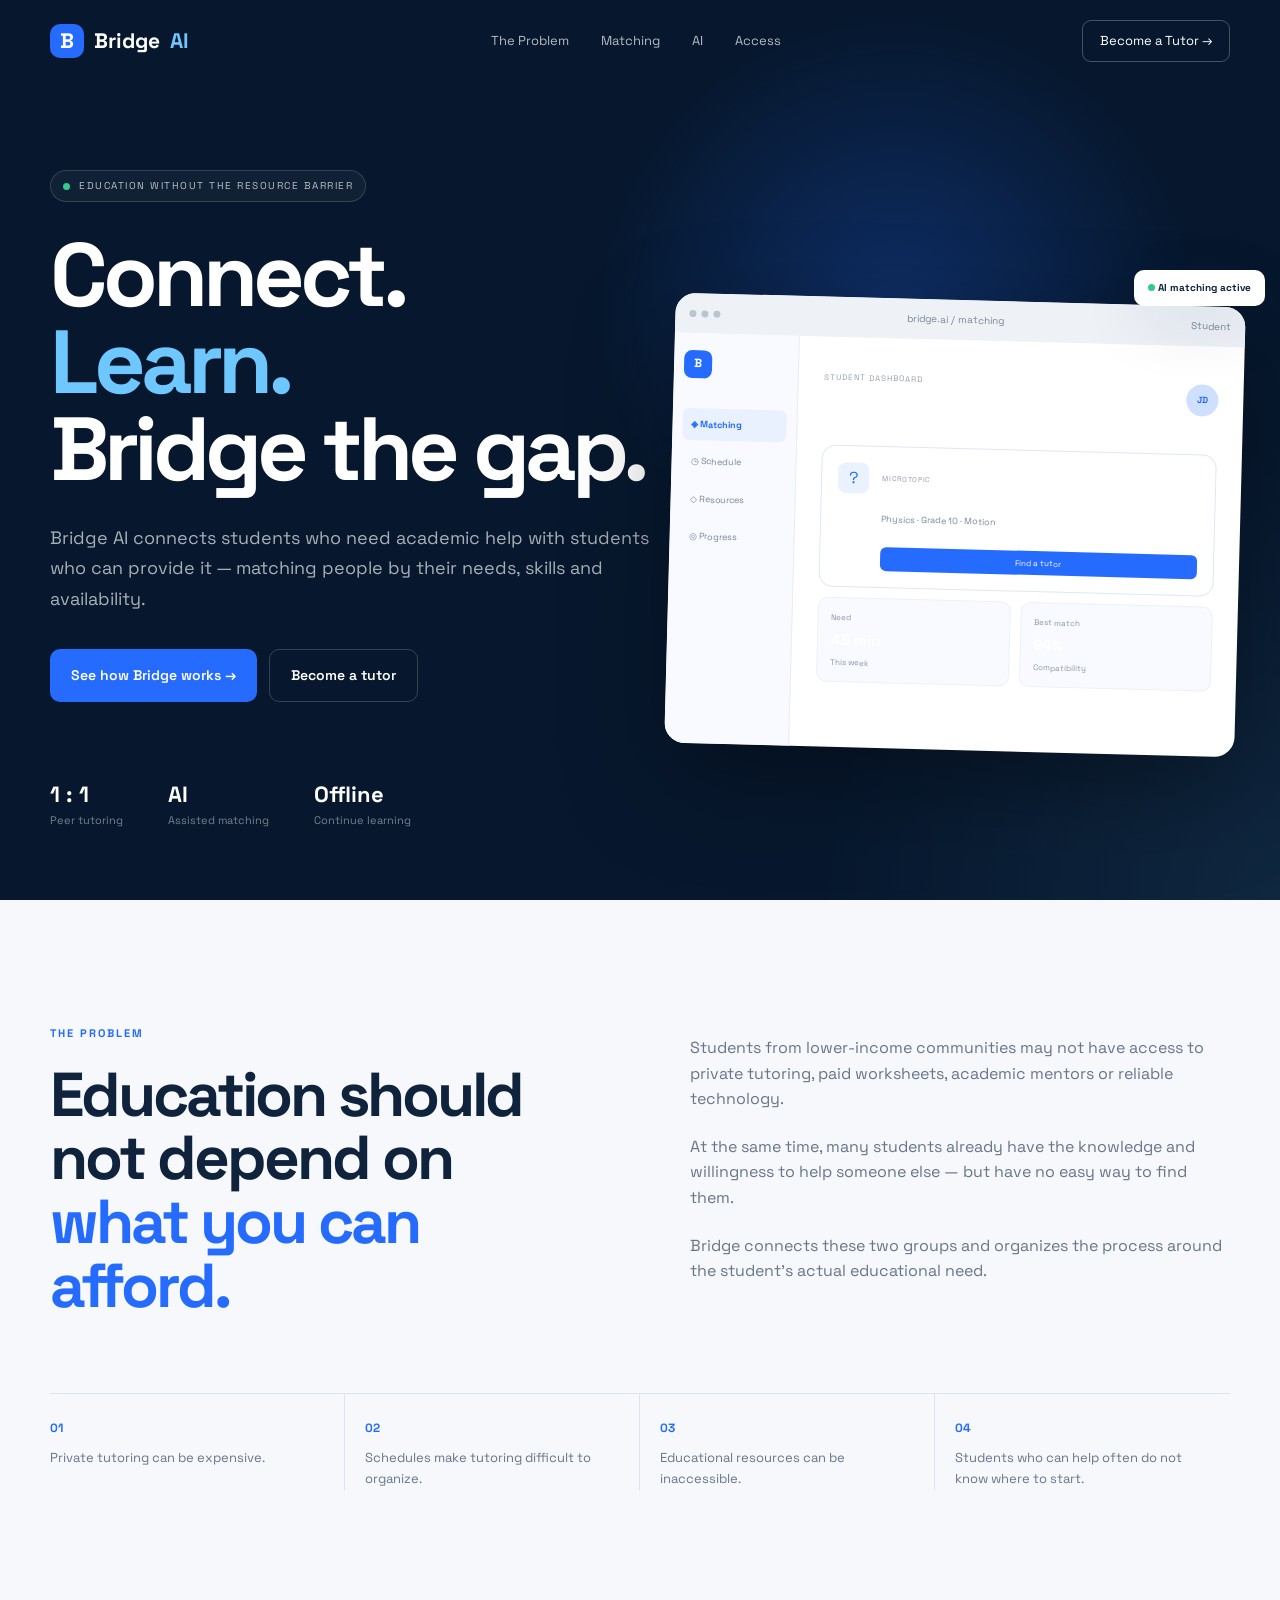
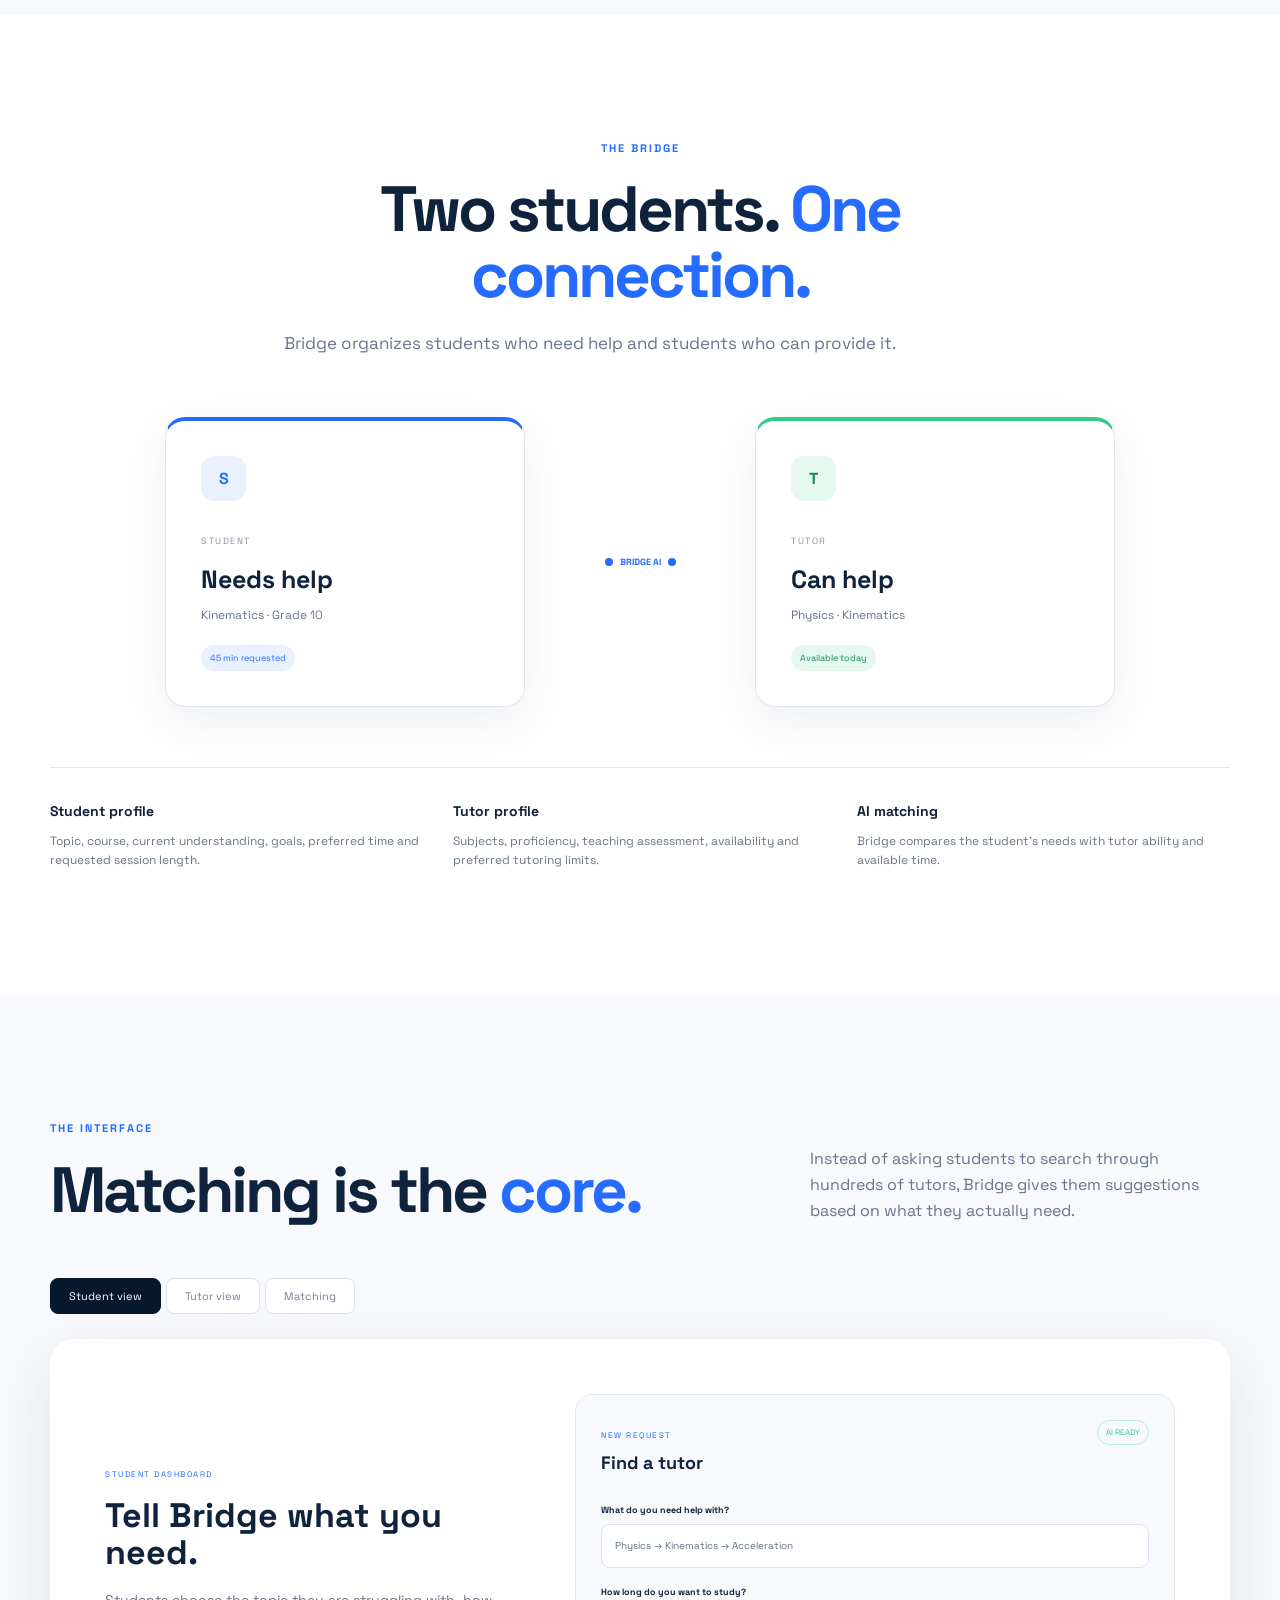
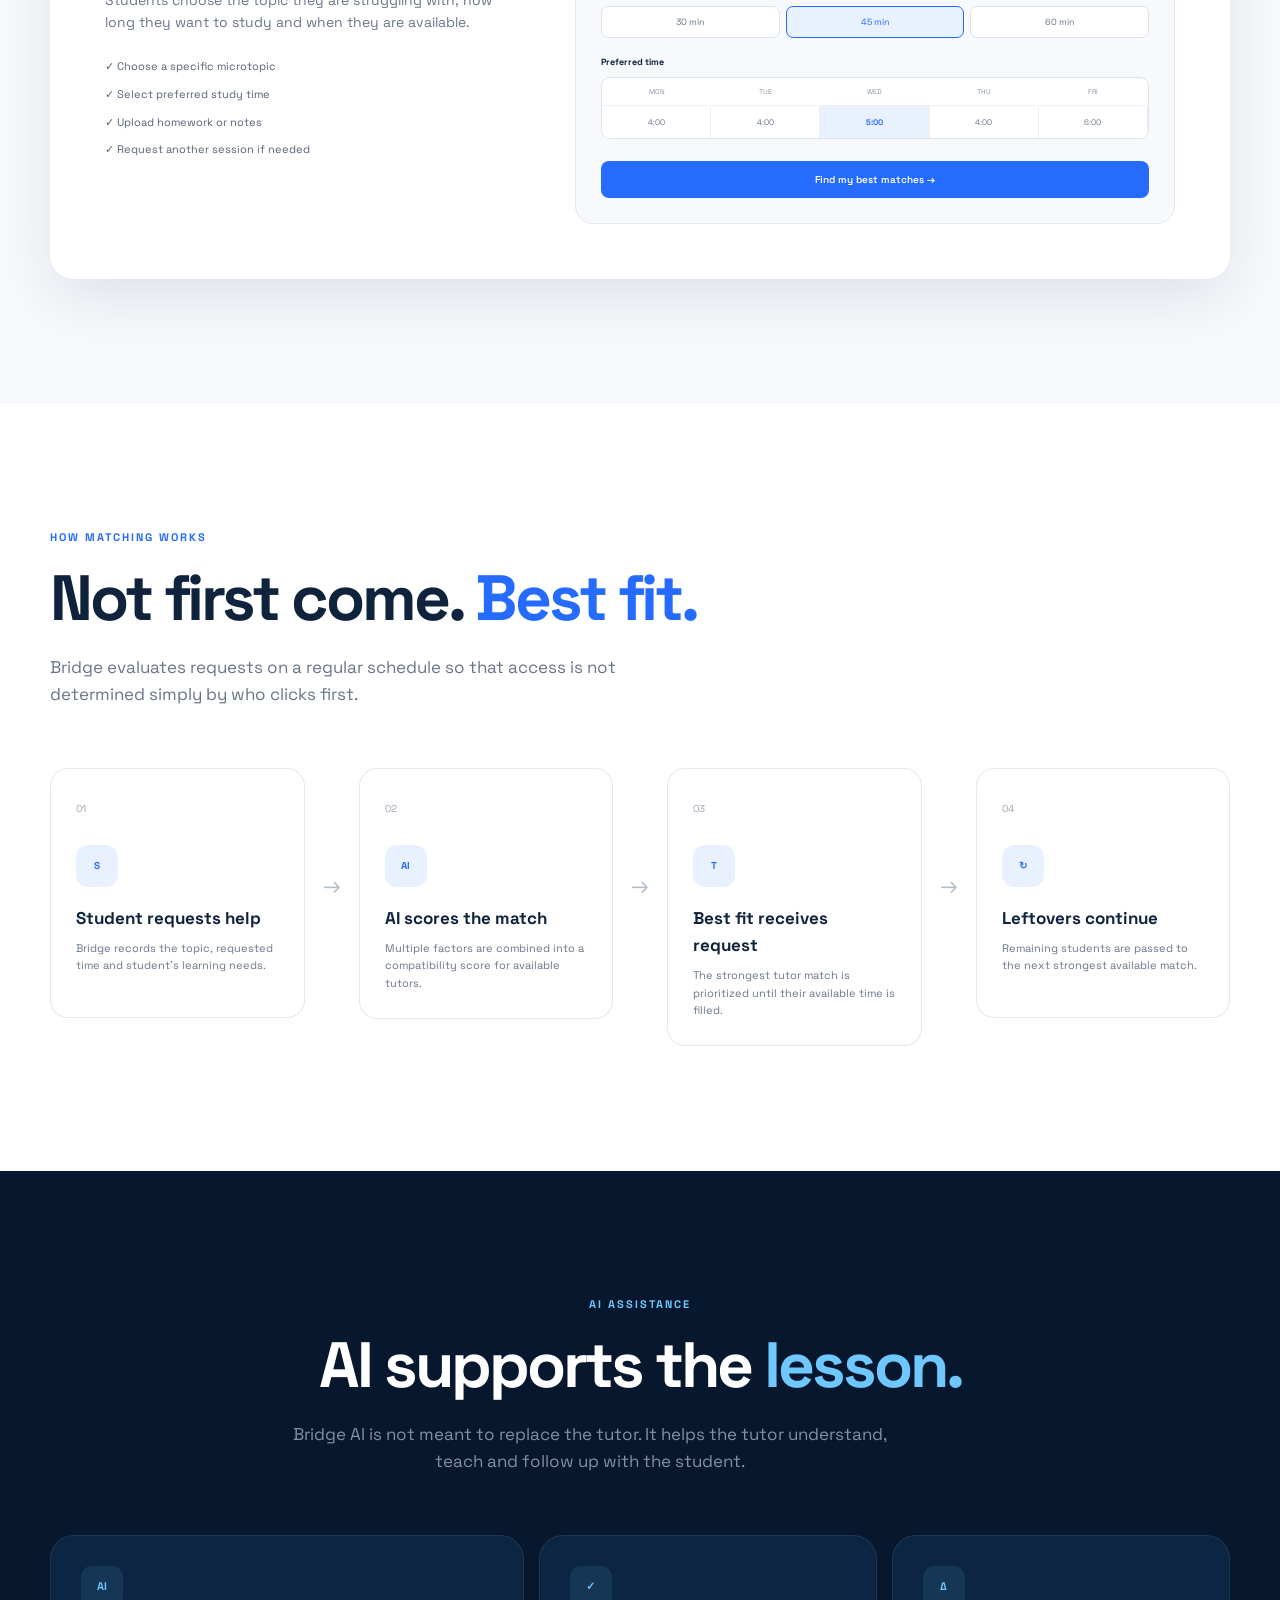
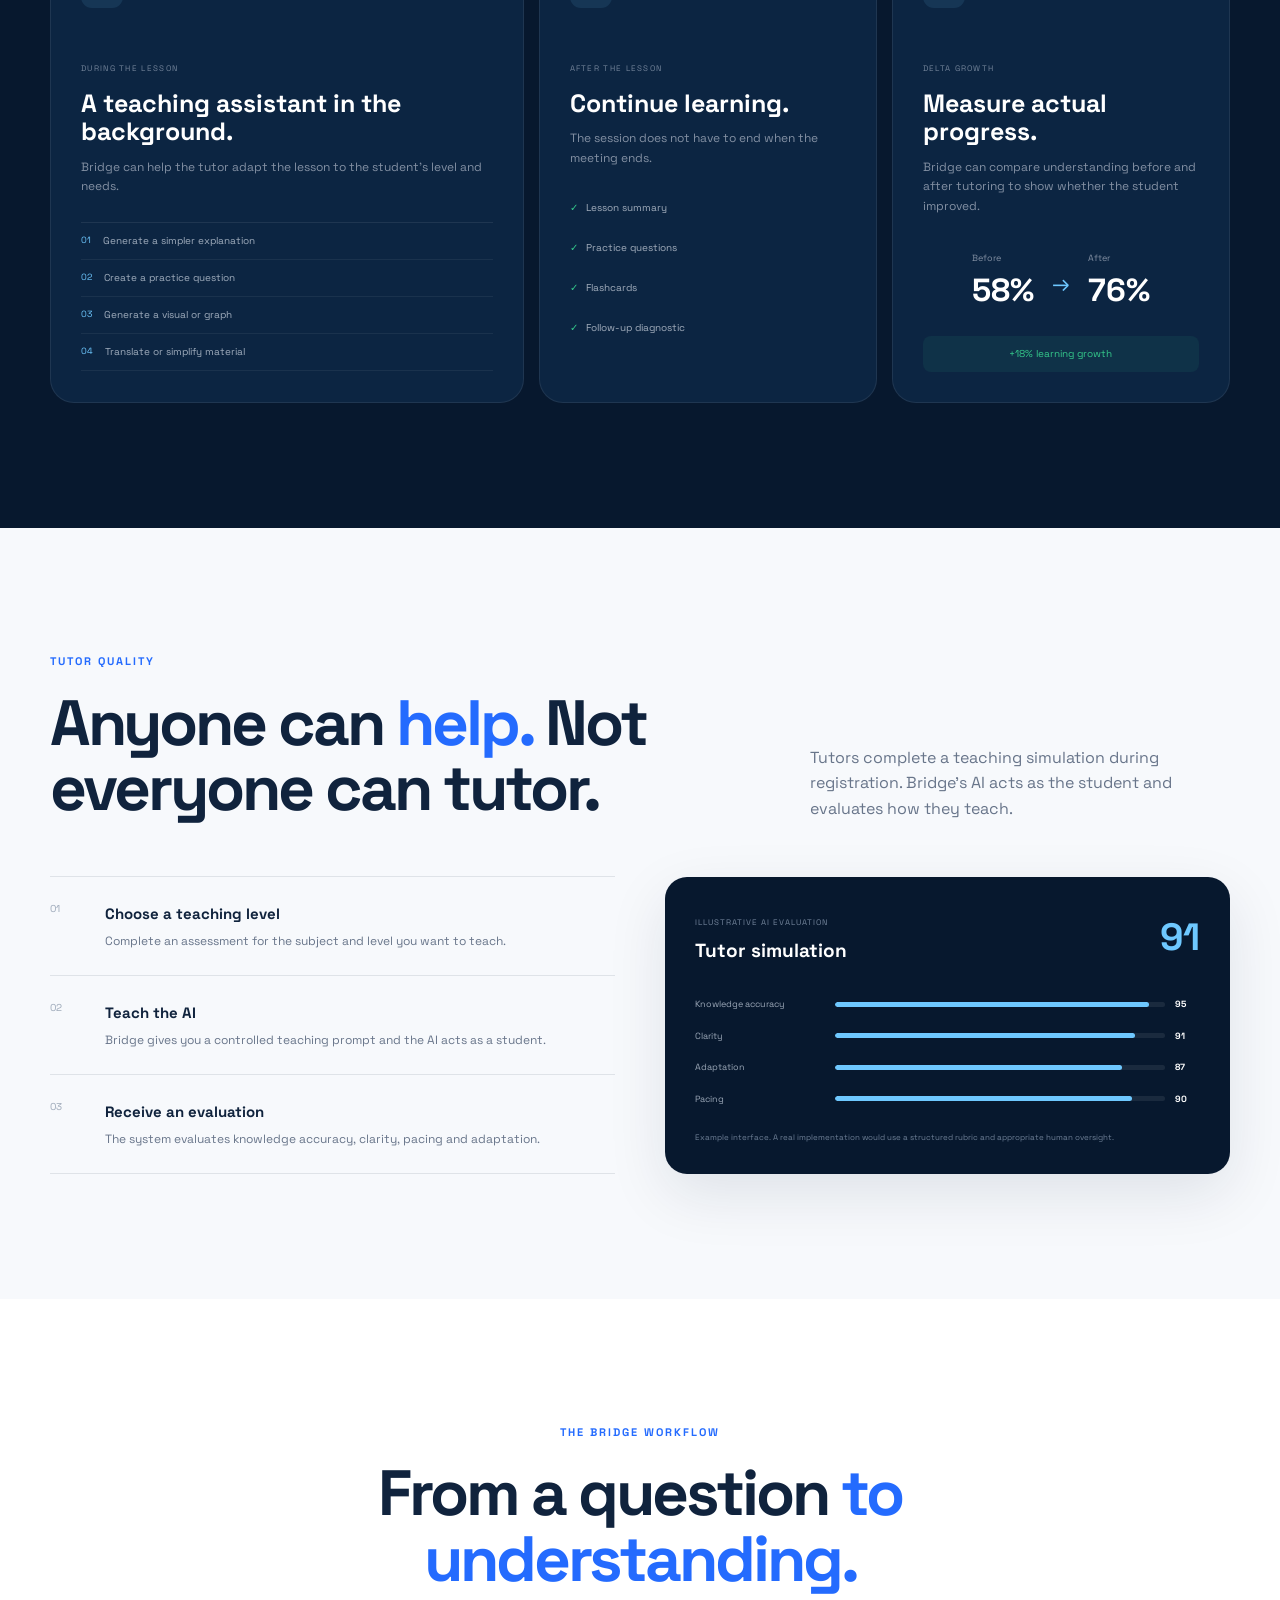
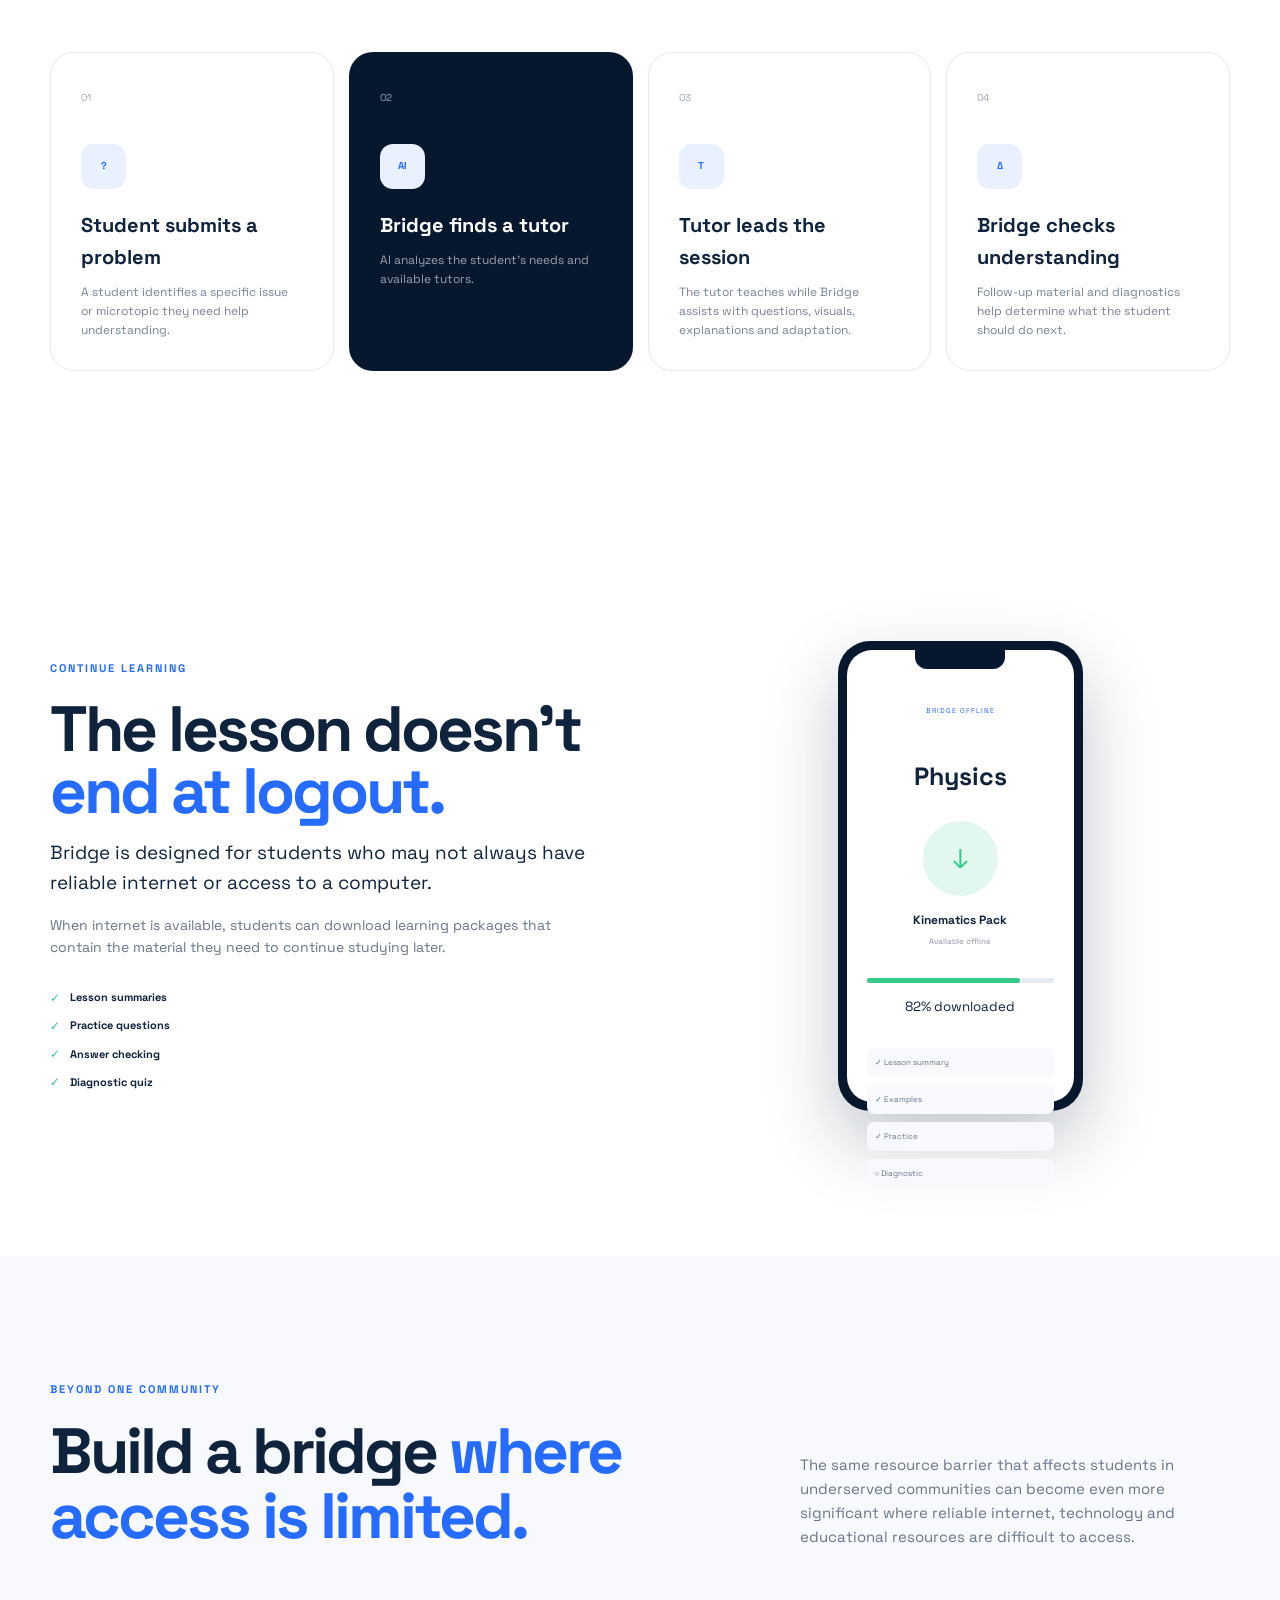
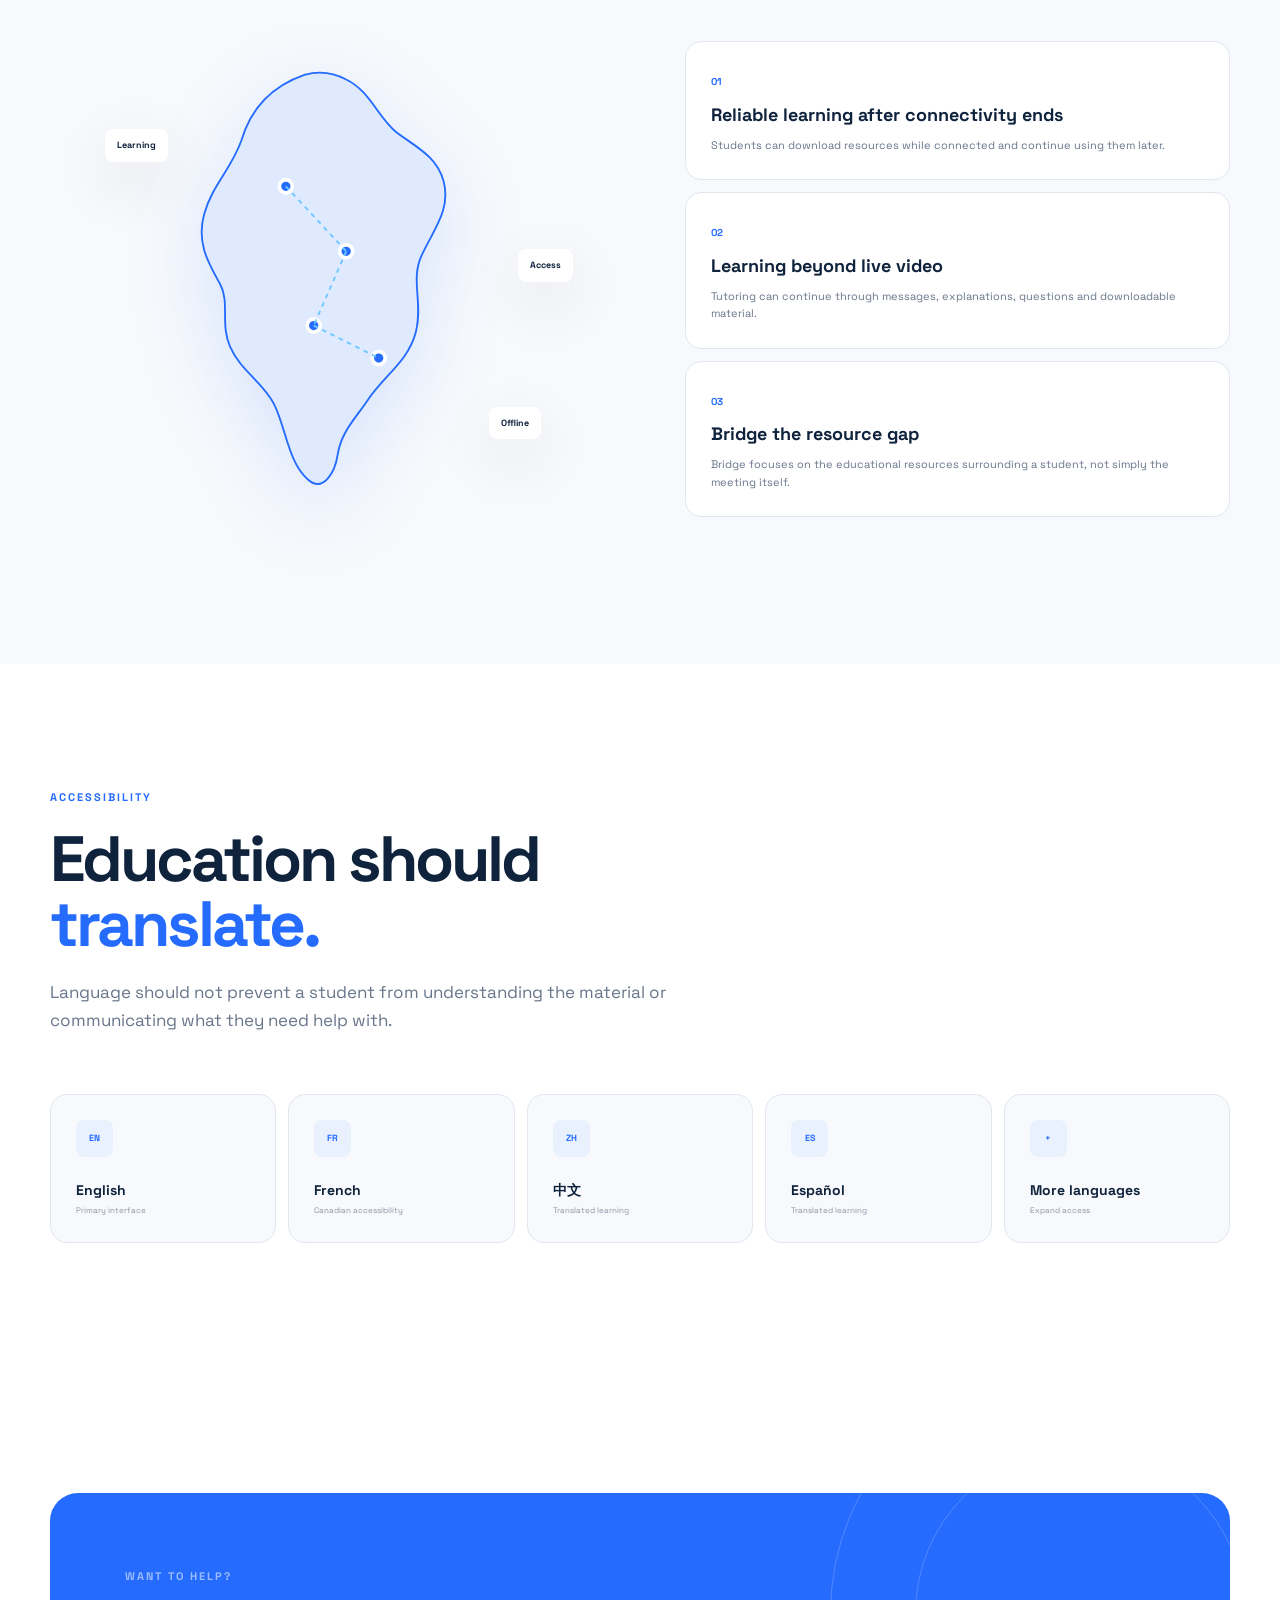
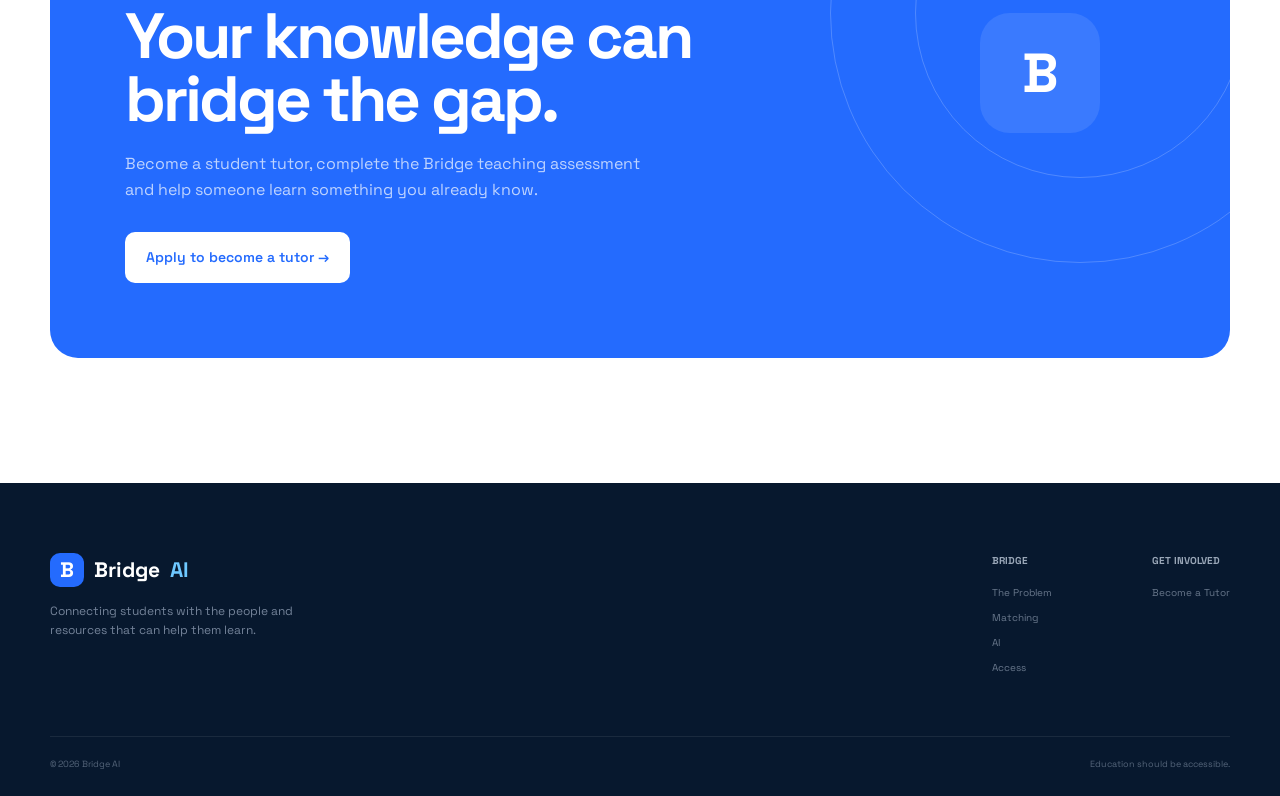
==== commit 1ffd70fa: "pls workk" ====
--- a/index.html
+++ b/index.html
@@ -4,11 +4,10 @@
     <meta charset="UTF-8">
     <meta name="viewport" content="width=device-width, initial-scale=1.0">
 
-    <title>Bridge AI — Connecting students with better tutoring</title>
+    <title>Bridge AI — Accessible Education</title>
 
     <link rel="preconnect" href="https://fonts.googleapis.com">
     <link rel="preconnect" href="https://fonts.gstatic.com" crossorigin>
-
     <link
         href="https://fonts.googleapis.com/css2?family=Space+Grotesk:wght@400;500;600;700&display=swap"
         rel="stylesheet"
@@ -19,31 +18,28 @@
 
 <body>
 
-<!-- =========================================================
-     NAVBAR
-========================================================= -->
+<!-- =========================
+     NAVIGATION
+========================= -->
 
 <header class="navbar">
 
     <div class="nav-container">
 
-        <a class="logo" href="#top">
+        <a href="#top" class="logo">
             <span class="logo-mark">B</span>
-            Bridge
-            <span class="logo-ai">AI</span>
+            Bridge<span class="logo-ai">AI</span>
         </a>
 
         <nav class="nav-links">
-            <a href="#connection">Connection</a>
-            <a href="#workflow">Workflow</a>
+            <a href="#problem">The Problem</a>
             <a href="#matching">Matching</a>
             <a href="#ai">AI</a>
-            <a href="#offline">Offline</a>
-            <a href="#global">Global Access</a>
+            <a href="#offline">Access</a>
         </nav>
 
-        <a class="nav-button" href="tutor.html">
-            Become a tutor →
+        <a href="tutor.html" class="nav-button">
+            Become a Tutor →
         </a>
 
     </div>
@@ -53,10 +49,9 @@
 
 <main id="top">
 
-
-<!-- =========================================================
+<!-- =========================
      HERO
-========================================================= -->
+========================= -->
 
 <section class="hero">
 
@@ -66,32 +61,28 @@
 
         <div class="eyebrow">
             <span class="eyebrow-dot"></span>
-            AI-ASSISTED EQUITABLE TUTORING
+            EDUCATION WITHOUT THE RESOURCE BARRIER
         </div>
 
         <h1>
-            Better matches.
-            <span>Better learning.</span>
+            Connect.
+            <span>Learn.</span>
+            Bridge the gap.
         </h1>
 
         <p class="hero-subtitle">
-
-            Bridge is an AI-assisted tutoring platform that connects
-            students with the right tutors based on need, teaching
-            quality, subject expertise and availability.
-
-            AI then supports the tutor before, during and after
-            every learning session.
-
+            Bridge AI connects students who need academic help with
+            students who can provide it — matching people by their
+            needs, skills and availability.
         </p>
 
         <div class="hero-buttons">
 
-            <a class="button button-primary" href="#product-demo">
-                Explore Bridge →
+            <a href="#matching" class="button button-primary">
+                See how Bridge works →
             </a>
 
-            <a class="button button-secondary" href="tutor.html">
+            <a href="tutor.html" class="button button-secondary">
                 Become a tutor
             </a>
 
@@ -100,18 +91,18 @@
         <div class="hero-stats">
 
             <div>
-                <strong>Need-based</strong>
-                <span>Student support assessment</span>
+                <strong>1 : 1</strong>
+                <span>Peer tutoring</span>
             </div>
 
             <div>
-                <strong>Quality-based</strong>
-                <span>Tutor assessment</span>
+                <strong>AI</strong>
+                <span>Assisted matching</span>
             </div>
 
             <div>
-                <strong>Offline-ready</strong>
-                <span>Learning beyond Wi-Fi</span>
+                <strong>Offline</strong>
+                <span>Continue learning</span>
             </div>
 
         </div>
@@ -119,9 +110,14 @@
     </div>
 
 
-    <!-- HERO PRODUCT VISUAL -->
+    <!-- PRODUCT VISUAL -->
 
     <div class="hero-product">
+
+        <div class="floating-label label-one">
+            <span class="green-dot"></span>
+            AI matching active
+        </div>
 
         <div class="app-window">
 
@@ -133,11 +129,9 @@
                     <i></i>
                 </div>
 
-                <span>bridge.ai / student</span>
-
-                <span class="live-status">
-                    ● AI ACTIVE
-                </span>
+                <span>bridge.ai / matching</span>
+
+                <span>Student</span>
 
             </div>
 
@@ -146,12 +140,10 @@
 
                 <aside class="sidebar">
 
-                    <div class="side-logo">
-                        B
-                    </div>
+                    <div class="side-logo">B</div>
 
                     <div class="side-item active">
-                        ◈ Find a tutor
+                        ◈ Matching
                     </div>
 
                     <div class="side-item">
@@ -159,15 +151,11 @@
                     </div>
 
                     <div class="side-item">
-                        ◎ My learning
+                        ◇ Resources
                     </div>
 
                     <div class="side-item">
-                        ▣ Lessons
-                    </div>
-
-                    <div class="side-item">
-                        ↓ Offline
+                        ◎ Progress
                     </div>
 
                 </aside>
@@ -178,95 +166,58 @@
                     <div class="dashboard-top">
 
                         <div>
-                            <small>STUDENT REQUEST</small>
-                            <h3>Algebra — factoring</h3>
+                            <small>STUDENT DASHBOARD</small>
+                            <h3>Find help</h3>
                         </div>
 
-                        <div class="avatar">
-                            JM
+                        <div class="avatar">JD</div>
+
+                    </div>
+
+
+                    <div class="question-card">
+
+                        <div class="question-icon">?</div>
+
+                        <div>
+
+                            <small>MICROTOPIC</small>
+
+                            <h4>I'm struggling with kinematics</h4>
+
+                            <p>
+                                Physics · Grade 10 · Motion
+                            </p>
+
                         </div>
 
-                    </div>
-
-
-                    <div class="question-card">
-
-                        <div class="question-icon">
-                            ?
+                        <button>
+                            Find a tutor
+                        </button>
+
+                    </div>
+
+
+                    <div class="mini-grid">
+
+                        <div class="mini-card">
+                            <span>Need</span>
+                            <strong>45 min</strong>
+                            <small>This week</small>
                         </div>
 
-                        <div>
-
-                            <small>MICROTOPIC</small>
-
-                            <h4>
-                                Quadratic factoring
-                            </h4>
-
-                            <p>
-                                I don't understand how to find
-                                the two factors.
-                            </p>
-
+                        <div class="mini-card">
+                            <span>Best match</span>
+                            <strong>94%</strong>
+                            <small>Compatibility</small>
                         </div>
 
-                        <button class="interface-button">
-                            Find my tutor →
-                        </button>
-
-                    </div>
-
-
-                    <div class="mini-grid">
-
-                        <div class="mini-card">
-
-                            <span>
-                                Student need
-                            </span>
-
-                            <strong>
-                                High
-                            </strong>
-
-                            <small>
-                                Need assessment
-                            </small>
-
-                        </div>
-
-
-                        <div class="mini-card">
-
-                            <span>
-                                Best match
-                            </span>
-
-                            <strong>
-                                96%
-                            </strong>
-
-                            <small>
-                                Overall fit
-                            </small>
-
-                        </div>
-
-                    </div>
-
-                </div>
-
-            </div>
-
-        </div>
-
-
-        <div class="floating-label label-one">
-            AI match · 96% fit
-        </div>
-
-        <div class="floating-label label-two">
-            Reassessed hourly
+                    </div>
+
+                </div>
+
+            </div>
+
         </div>
 
     </div>
@@ -274,522 +225,307 @@
 </section>
 
 
-<!-- =========================================================
+<!-- =========================
+     PROBLEM
+========================= -->
+
+<section class="section problem" id="problem">
+
+    <div class="section-container">
+
+        <div class="problem-grid">
+
+            <div>
+
+                <div class="section-label">
+                    THE PROBLEM
+                </div>
+
+                <h2>
+                    Education should not depend on
+                    <span>what you can afford.</span>
+                </h2>
+
+            </div>
+
+
+            <div class="problem-text">
+
+                <p>
+                    Students from lower-income communities may not have
+                    access to private tutoring, paid worksheets,
+                    academic mentors or reliable technology.
+                </p>
+
+                <p>
+                    At the same time, many students already have the
+                    knowledge and willingness to help someone else —
+                    but have no easy way to find them.
+                </p>
+
+                <p>
+                    Bridge connects these two groups and organizes the
+                    process around the student's actual educational need.
+                </p>
+
+            </div>
+
+        </div>
+
+
+        <div class="problem-points">
+
+            <div class="problem-point">
+                <strong>01</strong>
+                <span>Private tutoring can be expensive.</span>
+            </div>
+
+            <div class="problem-point">
+                <strong>02</strong>
+                <span>Schedules make tutoring difficult to organize.</span>
+            </div>
+
+            <div class="problem-point">
+                <strong>03</strong>
+                <span>Educational resources can be inaccessible.</span>
+            </div>
+
+            <div class="problem-point">
+                <strong>04</strong>
+                <span>Students who can help often do not know where to start.</span>
+            </div>
+
+        </div>
+
+    </div>
+
+</section>
+
+
+<!-- =========================
      CONNECTION
-========================================================= -->
-
-<section class="section problem" id="connection">
+========================= -->
+
+<section class="section connection" id="connection">
 
     <div class="section-container">
 
-        <div class="section-header">
+        <div class="section-header center">
 
             <div class="section-label">
-                01 / CONNECTION
+                THE BRIDGE
             </div>
 
             <h2>
-                Tutoring shouldn't be
-                <span>first come, first served.</span>
+                Two students.
+                <span>One connection.</span>
             </h2>
 
             <p>
-                Bridge treats tutoring as a matching problem.
-                The platform evaluates both sides of the connection
-                before deciding which student should receive which
-                tutor.
+                Bridge organizes students who need help and students
+                who can provide it.
             </p>
 
         </div>
 
 
-        <div class="connection-grid">
-
-            <article class="connection-card">
-
-                <div class="connection-number">
-                    01
-                </div>
-
-                <div class="connection-icon">
-                    🎓
-                </div>
-
-                <span>STUDENT NEED</span>
+        <div class="connection-visual">
+
+            <div class="connection-card student-node">
+
+                <div class="node-icon">S</div>
+
+                <small>STUDENT</small>
+
+                <h3>Needs help</h3>
+
+                <p>
+                    Kinematics · Grade 10
+                </p>
+
+                <span class="node-tag">
+                    45 min requested
+                </span>
+
+            </div>
+
+
+            <div class="connection-line">
+
+                <div class="line-dot"></div>
+                <strong>BRIDGE AI</strong>
+                <div class="line-dot"></div>
+
+            </div>
+
+
+            <div class="connection-card tutor-node">
+
+                <div class="node-icon">T</div>
+
+                <small>TUTOR</small>
+
+                <h3>Can help</h3>
+
+                <p>
+                    Physics · Kinematics
+                </p>
+
+                <span class="node-tag">
+                    Available today
+                </span>
+
+            </div>
+
+        </div>
+
+
+        <div class="connection-explanation">
+
+            <div>
+                <strong>Student profile</strong>
+                <p>
+                    Topic, course, current understanding, goals,
+                    preferred time and requested session length.
+                </p>
+            </div>
+
+            <div>
+                <strong>Tutor profile</strong>
+                <p>
+                    Subjects, proficiency, teaching assessment,
+                    availability and preferred tutoring limits.
+                </p>
+            </div>
+
+            <div>
+                <strong>AI matching</strong>
+                <p>
+                    Bridge compares the student's needs with tutor
+                    ability and available time.
+                </p>
+            </div>
+
+        </div>
+
+    </div>
+
+</section>
+
+
+<!-- =========================
+     MATCHING INTERFACES
+========================= -->
+
+<section class="section matching" id="matching">
+
+    <div class="section-container">
+
+        <div class="split-heading">
+
+            <div>
+
+                <div class="section-label">
+                    THE INTERFACE
+                </div>
+
+                <h2>
+                    Matching is the
+                    <span>core.</span>
+                </h2>
+
+            </div>
+
+            <p>
+                Instead of asking students to search through hundreds
+                of tutors, Bridge gives them suggestions based on what
+                they actually need.
+            </p>
+
+        </div>
+
+
+        <div class="interface-tabs">
+
+            <button class="interface-tab active" data-interface="studentInterface">
+                Student view
+            </button>
+
+            <button class="interface-tab" data-interface="tutorInterface">
+                Tutor view
+            </button>
+
+            <button class="interface-tab" data-interface="algorithmInterface">
+                Matching
+            </button>
+
+        </div>
+
+
+        <!-- STUDENT -->
+
+        <div class="interface-panel active" id="studentInterface">
+
+            <div class="interface-description">
+
+                <small>STUDENT DASHBOARD</small>
 
                 <h3>
-                    How much help does the student need?
+                    Tell Bridge what you need.
                 </h3>
 
                 <p>
-                    During registration, Bridge can assess factors
-                    such as academic average and school-board funding
-                    context to understand where additional support
-                    may be most valuable.
-                </p>
-
-            </article>
-
-
-            <article class="connection-card">
-
-                <div class="connection-number">
-                    02
-                </div>
-
-                <div class="connection-icon">
-                    🧑‍🏫
-                </div>
-
-                <span>TUTOR QUALITY</span>
-
-                <h3>
-                    How good is the tutor?
-                </h3>
-
-                <p>
-                    Tutors are evaluated through academic background,
-                    extracurricular experience, subject ability and
-                    an AI teaching simulation.
-                </p>
-
-            </article>
-
-
-            <article class="connection-card">
-
-                <div class="connection-number">
-                    03
-                </div>
-
-                <div class="connection-icon">
-                    🗓
-                </div>
-
-                <span>AVAILABILITY</span>
-
-                <h3>
-                    Can the schedules actually work?
-                </h3>
-
-                <p>
-                    Tutors specify their available calendar times,
-                    daily limits and weekly maximum minutes.
-                    Students specify when and how long they want
-                    to study.
-                </p>
-
-            </article>
-
-
-            <article class="connection-card featured-light">
-
-                <div class="connection-number">
-                    04
-                </div>
-
-                <div class="connection-icon">
-                    ↔
-                </div>
-
-                <span>ALLOCATION</span>
-
-                <h3>
-                    Who should receive the opportunity?
-                </h3>
-
-                <p>
-                    Every hour, Bridge can reassess open requests
-                    and available tutors rather than giving priority
-                    exclusively to whoever requested tutoring first.
-                </p>
-
-            </article>
-
-        </div>
-
-
-        <div class="connection-flow">
-
-            <div>
-                <span>STUDENT</span>
-                <strong>Need</strong>
-            </div>
-
-            <b>+</b>
-
-            <div>
-                <span>TUTOR</span>
-                <strong>Quality</strong>
-            </div>
-
-            <b>+</b>
-
-            <div>
-                <span>SCHEDULE</span>
-                <strong>Compatibility</strong>
-            </div>
-
-            <b>→</b>
-
-            <div class="flow-result">
-                <span>BRIDGE AI</span>
-                <strong>Best connection</strong>
-            </div>
-
-        </div>
-
-    </div>
-
-</section>
-
-
-<!-- =========================================================
-     WORKFLOW
-========================================================= -->
-
-<section class="section workflow" id="workflow">
-
-    <div class="section-container">
-
-        <div class="section-header center">
-
-            <div class="section-label">
-                02 / WORKFLOW
-            </div>
-
-            <h2>
-                From one question to a
-                <span>complete learning loop.</span>
-            </h2>
-
-            <p>
-                Bridge doesn't end when the tutoring session ends.
-                AI helps prepare the tutor, support the lesson,
-                create follow-up learning and measure growth.
-            </p>
-
-        </div>
-
-
-        <div class="workflow-grid">
-
-            <article class="workflow-card">
-
-                <span class="step-number">01</span>
-
-                <div class="workflow-icon">
-                    ⌕
-                </div>
-
-                <h3>
-                    Student submits a problem
-                </h3>
-
-                <p>
-                    A student submits a microtopic or question
-                    they are struggling with.
-                </p>
-
-                <div class="workflow-example">
-
-                    <small>
-                        STUDENT
-                    </small>
-
-                    <strong>
-                        “I don't understand factoring.”
-                    </strong>
-
-                </div>
-
-            </article>
-
-
-            <article class="workflow-card featured">
-
-                <span class="step-number">02</span>
-
-                <div class="workflow-icon">
-                    ↔
-                </div>
-
-                <h3>
-                    AI finds the connection
-                </h3>
-
-                <p>
-                    Bridge evaluates student need, tutor quality,
-                    subject fit and schedule compatibility.
-                </p>
-
-                <div class="match-score">
-
-                    <span>
-                        BEST MATCH
-                    </span>
-
-                    <strong>
-                        96%
-                    </strong>
-
-                </div>
-
-            </article>
-
-
-            <article class="workflow-card">
-
-                <span class="step-number">03</span>
-
-                <div class="workflow-icon">
-                    ✦
-                </div>
-
-                <h3>
-                    Tutor leads the lesson
-                </h3>
-
-                <p>
-                    The tutor remains the teacher. AI works
-                    in the background to suggest examples,
-                    questions, translations and adaptations.
-                </p>
-
-                <div class="workflow-example">
-
-                    <small>
-                        AI ASSISTANT
-                    </small>
-
-                    <strong>
-                        “Try a simpler example first.”
-                    </strong>
-
-                </div>
-
-            </article>
-
-
-            <article class="workflow-card">
-
-                <span class="step-number">04</span>
-
-                <div class="workflow-icon">
-                    ↗
-                </div>
-
-                <h3>
-                    Learning continues
-                </h3>
-
-                <p>
-                    AI creates practice, notes and a diagnostic
-                    check to determine what the student should
-                    work on next.
-                </p>
-
-                <div class="workflow-example">
-
-                    <small>
-                        DELTA GROWTH
-                    </small>
-
-                    <strong>
-                        Before → After → Next step
-                    </strong>
-
-                </div>
-
-            </article>
-
-        </div>
-
-
-        <!-- LARGE WORKFLOW VISUAL -->
-
-        <div class="workflow-visual">
-
-            <div class="workflow-node student-node">
-                <span>01</span>
-                <strong>Student</strong>
-                <small>Submits microtopic</small>
-            </div>
-
-            <div class="workflow-line"></div>
-
-            <div class="workflow-node ai-node">
-                <span>02</span>
-                <strong>Bridge AI</strong>
-                <small>Assesses + matches</small>
-            </div>
-
-            <div class="workflow-line"></div>
-
-            <div class="workflow-node tutor-node">
-                <span>03</span>
-                <strong>Tutor</strong>
-                <small>Leads session</small>
-            </div>
-
-            <div class="workflow-line"></div>
-
-            <div class="workflow-node growth-node">
-                <span>04</span>
-                <strong>Growth</strong>
-                <small>Practice + diagnostic</small>
-            </div>
-
-        </div>
-
-    </div>
-
-</section>
-
-
-<!-- =========================================================
-     PRODUCT DEMO TABS
-========================================================= -->
-
-<section class="section demo" id="product-demo">
-
-    <div class="section-container">
-
-        <div class="section-header center">
-
-            <div class="section-label">
-                03 / PRODUCT INTERFACES
-            </div>
-
-            <h2>
-                See how Bridge works from
-                <span>every side.</span>
-            </h2>
-
-            <p>
-                The student, tutor and AI systems each have different
-                responsibilities. Explore the interfaces below.
-            </p>
-
-        </div>
-
-
-        <div class="demo-tabs">
-
-            <button class="demo-tab active" data-tab="student-demo">
-                Student
-            </button>
-
-            <button class="demo-tab" data-tab="tutor-demo">
-                Tutor
-            </button>
-
-            <button class="demo-tab" data-tab="algorithm-demo">
-                Matching AI
-            </button>
-
-            <button class="demo-tab" data-tab="lesson-demo">
-                AI Lesson Assistant
-            </button>
-
-            <button class="demo-tab" data-tab="offline-demo">
-                Offline
-            </button>
-
-        </div>
-
-
-        <!-- STUDENT PANEL -->
-
-        <div class="demo-panel active" id="student-demo">
-
-            <div class="demo-copy">
-
-                <span class="demo-number">
-                    STUDENT INTERFACE
-                </span>
-
-                <h3>
-                    Tell Bridge what you're struggling with.
-                </h3>
-
-                <p>
-                    Students don't need to search through hundreds
-                    of tutors. They submit the specific problem they
-                    need help with, select how long they want to study,
-                    and choose their available times.
-                </p>
-
-                <div class="demo-checks">
-
-                    <span>✓ Submit a microtopic</span>
-                    <span>✓ Choose session duration</span>
-                    <span>✓ Select calendar availability</span>
-                    <span>✓ Request asynchronous help</span>
-
-                </div>
-
-            </div>
-
-
-            <div class="student-interface">
-
-                <div class="interface-top">
-
-                    <span>
-                        Find a tutor
-                    </span>
-
-                    <small>
-                        STEP 1 OF 3
-                    </small>
-
-                </div>
-
-
-                <label>
-                    What do you need help with?
-                </label>
-
-                <div class="input-mock">
-                    I don't understand how to factor
-                    quadratic equations.
-                </div>
-
-
-                <label>
-                    How long would you like to study?
-                </label>
+                    Students choose the topic they are struggling with,
+                    how long they want to study and when they are available.
+                </p>
+
+                <div class="feature-list">
+
+                    <span>✓ Choose a specific microtopic</span>
+                    <span>✓ Select preferred study time</span>
+                    <span>✓ Upload homework or notes</span>
+                    <span>✓ Request another session if needed</span>
+
+                </div>
+
+            </div>
+
+
+            <div class="student-ui">
+
+                <div class="ui-header">
+                    <div>
+                        <small>NEW REQUEST</small>
+                        <h3>Find a tutor</h3>
+                    </div>
+
+                    <span class="ui-status">AI READY</span>
+                </div>
+
+
+                <label>What do you need help with?</label>
+
+                <div class="mock-input">
+                    Physics → Kinematics → Acceleration
+                </div>
+
+
+                <label>How long do you want to study?</label>
 
                 <div class="duration-row">
 
-                    <button>
-                        30 min
-                    </button>
-
-                    <button class="selected">
-                        45 min
-                    </button>
-
-                    <button>
-                        60 min
-                    </button>
-
-                </div>
-
-
-                <label>
-                    Preferred study time
-                </label>
-
-                <div class="calendar-mini">
-
-                    <div class="calendar-header">
-                        <strong>August 2026</strong>
-                        <span>Choose a time</span>
-                    </div>
-
-                    <div class="calendar-days">
+                    <button>30 min</button>
+                    <button class="selected">45 min</button>
+                    <button>60 min</button>
+
+                </div>
+
+
+                <label>Preferred time</label>
+
+                <div class="calendar">
+
+                    <div class="calendar-head">
                         <span>MON</span>
                         <span>TUE</span>
                         <span>WED</span>
@@ -797,1199 +533,665 @@
                         <span>FRI</span>
                     </div>
 
-                    <div class="calendar-times">
-                        <button>3:00</button>
-                        <button class="calendar-selected">4:00</button>
-                        <button>5:00</button>
+                    <div class="calendar-row">
+
+                        <button>4:00</button>
+                        <button>4:00</button>
+                        <button class="calendar-selected">5:00</button>
+                        <button>4:00</button>
                         <button>6:00</button>
-                        <button>7:00</button>
+
                     </div>
 
                 </div>
 
 
                 <button class="interface-button">
-                    Find my best match →
+                    Find my best matches →
                 </button>
 
-                <div class="interface-feedback" id="studentMatchFeedback">
-                    Bridge reassesses available matches hourly.
-                </div>
-
-            </div>
-
-        </div>
-
-
-        <!-- TUTOR PANEL -->
-
-        <div class="demo-panel" id="tutor-demo">
-
-            <div class="demo-copy">
-
-                <span class="demo-number">
-                    TUTOR INTERFACE
-                </span>
+            </div>
+
+        </div>
+
+
+        <!-- TUTOR -->
+
+        <div class="interface-panel" id="tutorInterface">
+
+            <div class="interface-description">
+
+                <small>TUTOR DASHBOARD</small>
 
                 <h3>
-                    Tutors receive suggested students.
+                    See students who need your skills.
                 </h3>
 
                 <p>
-                    Tutors don't simply wait in a first-come queue.
-                    Bridge presents compatible student requests based
-                    on subject, student need, tutor quality and schedule.
-                </p>
-
-                <div class="demo-checks">
-
-                    <span>✓ See students who need your subjects</span>
-                    <span>✓ View topic difficulty</span>
-                    <span>✓ See suggested session duration</span>
-                    <span>✓ Accept compatible requests</span>
-
-                </div>
-
-            </div>
-
-
-            <div class="tutor-interface">
-
-                <div class="interface-top">
-
-                    <span>
-                        Suggested students
-                    </span>
-
-                    <small>
-                        3 OPEN REQUESTS
-                    </small>
-
-                </div>
-
-
-                <div class="request-card best-request">
-
-                    <div class="request-avatar">
-                        JM
-                    </div>
-
-                    <div>
-
-                        <strong>
-                            Jordan M.
-                        </strong>
-
-                        <span>
-                            Grade 10 · Algebra
-                        </span>
+                    Tutors do not need to search for students. Bridge
+                    presents requests that fit their subjects,
+                    proficiency and available time.
+                </p>
+
+                <div class="feature-list">
+
+                    <span>✓ See specific topics students need</span>
+                    <span>✓ Choose your availability</span>
+                    <span>✓ Set weekly tutoring limits</span>
+                    <span>✓ Build volunteer experience</span>
+
+                </div>
+
+            </div>
+
+
+            <div class="tutor-ui">
+
+                <div class="ui-header">
+
+                    <div>
+                        <small>YOUR SUGGESTIONS</small>
+                        <h3>Students you can help</h3>
+                    </div>
+
+                    <span class="ui-status">3 MATCHES</span>
+
+                </div>
+
+
+                <div class="student-request best">
+
+                    <div class="request-avatar">AM</div>
+
+                    <div class="request-info">
+
+                        <strong>Alex M.</strong>
+
+                        <span>Physics · Kinematics</span>
 
                         <div class="request-tags">
-                            <i>High need</i>
+                            <i>Acceleration</i>
+                            <i>Grade 10</i>
                             <i>45 min</i>
-                            <i>Today 4 PM</i>
                         </div>
 
                     </div>
 
-                    <b>
+                    <div class="match-score-small">
                         96%
-                    </b>
-
-                </div>
-
-
-                <div class="request-card">
-
-                    <div class="request-avatar avatar-two">
-                        SK
-                    </div>
-
-                    <div>
-
-                        <strong>
-                            Sarah K.
-                        </strong>
-
-                        <span>
-                            Grade 9 · Science
-                        </span>
+                    </div>
+
+                </div>
+
+
+                <div class="student-request">
+
+                    <div class="request-avatar green">
+                        JS
+                    </div>
+
+                    <div class="request-info">
+
+                        <strong>Jordan S.</strong>
+
+                        <span>Physics · Forces</span>
 
                         <div class="request-tags">
-                            <i>Medium need</i>
+                            <i>Forces</i>
+                            <i>Grade 10</i>
                             <i>30 min</i>
-                            <i>Today 5 PM</i>
                         </div>
 
                     </div>
 
-                    <b>
-                        87%
-                    </b>
-
-                </div>
-
-
-                <div class="request-card">
-
-                    <div class="request-avatar avatar-three">
-                        RT
-                    </div>
-
-                    <div>
-
-                        <strong>
-                            Ryan T.
-                        </strong>
-
-                        <span>
-                            Grade 10 · Physics
-                        </span>
+                    <div class="match-score-small">
+                        89%
+                    </div>
+
+                </div>
+
+
+                <div class="student-request">
+
+                    <div class="request-avatar orange">
+                        LK
+                    </div>
+
+                    <div class="request-info">
+
+                        <strong>Lucas K.</strong>
+
+                        <span>Math · Quadratics</span>
 
                         <div class="request-tags">
-                            <i>Medium need</i>
+                            <i>Quadratics</i>
+                            <i>Grade 10</i>
                             <i>60 min</i>
-                            <i>Tomorrow</i>
                         </div>
 
                     </div>
 
-                    <b>
-                        81%
-                    </b>
-
-                </div>
-
-
-                <div class="allocation-note">
-                    <span>AI ALLOCATION</span>
-                    <strong>
-                        Your 180-minute weekly limit leaves
-                        105 minutes available.
-                    </strong>
-                </div>
-
-            </div>
-
-        </div>
-
-
-        <!-- ALGORITHM PANEL -->
-
-        <div class="demo-panel" id="algorithm-demo">
-
-            <div class="demo-copy">
-
-                <span class="demo-number">
-                    MATCHING ALGORITHM
-                </span>
+                    <div class="match-score-small">
+                        82%
+                    </div>
+
+                </div>
+
+
+                <div class="tutor-time">
+
+                    <span>YOUR WEEKLY LIMIT</span>
+
+                    <strong>3.5 / 5 hours</strong>
+
+                </div>
+
+            </div>
+
+        </div>
+
+
+        <!-- ALGORITHM -->
+
+        <div class="interface-panel" id="algorithmInterface">
+
+            <div class="interface-description">
+
+                <small>MATCHING ALGORITHM</small>
 
                 <h3>
-                    A score decides which connection is strongest.
+                    Match need with ability.
                 </h3>
 
                 <p>
-                    Each student–tutor combination receives an
-                    illustrative score. The score can combine
-                    student need, tutor quality, subject fit and
-                    time compatibility.
-                </p>
-
-                <a
-                    class="text-link"
-                    href="https://www.desmos.com/calculator"
-                    target="_blank"
-                    rel="noopener"
-                >
-                    Open the Desmos scoring model →
-                </a>
-
-            </div>
-
-
-            <div class="algorithm-interface">
-
-                <div class="algorithm-title">
-                    ILLUSTRATIVE MATCH SCORE
-                </div>
-
-
-                <div class="algorithm-row">
-
-                    <span>
-                        Student need
-                    </span>
-
-                    <div class="progress">
-                        <i style="width: 91%"></i>
-                    </div>
-
-                    <b>
-                        91
-                    </b>
-
-                </div>
-
-
-                <div class="algorithm-row">
-
-                    <span>
-                        Tutor quality
-                    </span>
-
-                    <div class="progress">
-                        <i style="width: 96%"></i>
-                    </div>
-
-                    <b>
-                        96
-                    </b>
-
-                </div>
-
-
-                <div class="algorithm-row">
-
-                    <span>
-                        Subject fit
-                    </span>
-
-                    <div class="progress">
-                        <i style="width: 98%"></i>
-                    </div>
-
-                    <b>
-                        98
-                    </b>
-
-                </div>
-
-
-                <div class="algorithm-row">
-
-                    <span>
-                        Time fit
-                    </span>
-
-                    <div class="progress">
-                        <i style="width: 94%"></i>
-                    </div>
-
-                    <b>
-                        94
-                    </b>
-
-                </div>
-
-
-                <div class="final-match">
-
-                    <span>
-                        FINAL ILLUSTRATIVE SCORE
-                    </span>
-
-                    <strong>
-                        96%
-                    </strong>
-
-                </div>
-
-            </div>
-
-        </div>
-
-
-        <!-- AI LESSON PANEL -->
-
-        <div class="demo-panel" id="lesson-demo">
-
-            <div class="demo-copy">
-
-                <span class="demo-number">
-                    AI TEACHING ASSISTANT
-                </span>
+                    Bridge evaluates multiple factors rather than simply
+                    giving a student the first available tutor.
+                </p>
+
+                <div class="feature-list">
+
+                    <span>✓ Student academic need</span>
+                    <span>✓ School funding context</span>
+                    <span>✓ Tutor proficiency</span>
+                    <span>✓ Topic compatibility</span>
+                    <span>✓ Available time</span>
+
+                </div>
+
+            </div>
+
+
+            <div class="algorithm-ui">
+
+                <div class="ui-header">
+
+                    <div>
+                        <small>BRIDGE MATCH ENGINE</small>
+                        <h3>Student → Tutor</h3>
+                    </div>
+
+                    <span class="ui-status">CALCULATING</span>
+
+                </div>
+
+
+                <div class="algorithm-factor">
+
+                    <div>
+                        <span>Topic compatibility</span>
+                        <strong>98%</strong>
+                    </div>
+
+                    <div class="algorithm-bar">
+                        <i style="width:98%"></i>
+                    </div>
+
+                </div>
+
+
+                <div class="algorithm-factor">
+
+                    <div>
+                        <span>Tutor proficiency</span>
+                        <strong>94%</strong>
+                    </div>
+
+                    <div class="algorithm-bar">
+                        <i style="width:94%"></i>
+                    </div>
+
+                </div>
+
+
+                <div class="algorithm-factor">
+
+                    <div>
+                        <span>Availability</span>
+                        <strong>91%</strong>
+                    </div>
+
+                    <div class="algorithm-bar">
+                        <i style="width:91%"></i>
+                    </div>
+
+                </div>
+
+
+                <div class="algorithm-factor">
+
+                    <div>
+                        <span>Student need</span>
+                        <strong>87%</strong>
+                    </div>
+
+                    <div class="algorithm-bar">
+                        <i style="width:87%"></i>
+                    </div>
+
+                </div>
+
+
+                <div class="algorithm-result">
+
+                    <span>FINAL MATCH SCORE</span>
+
+                    <strong>93.4%</strong>
+
+                </div>
+
+            </div>
+
+        </div>
+
+    </div>
+
+</section>
+
+
+<!-- =========================
+     MATCHING LOGIC
+========================= -->
+
+<section class="section algorithm-section">
+
+    <div class="section-container">
+
+        <div class="section-header">
+
+            <div class="section-label">
+                HOW MATCHING WORKS
+            </div>
+
+            <h2>
+                Not first come.
+                <span>Best fit.</span>
+            </h2>
+
+            <p>
+                Bridge evaluates requests on a regular schedule so that
+                access is not determined simply by who clicks first.
+            </p>
+
+        </div>
+
+
+        <div class="algorithm-flow">
+
+            <div class="flow-step">
+
+                <span>01</span>
+
+                <div class="flow-icon">S</div>
+
+                <h3>Student requests help</h3>
+
+                <p>
+                    Bridge records the topic, requested time and
+                    student's learning needs.
+                </p>
+
+            </div>
+
+
+            <div class="flow-arrow">→</div>
+
+
+            <div class="flow-step">
+
+                <span>02</span>
+
+                <div class="flow-icon">AI</div>
+
+                <h3>AI scores the match</h3>
+
+                <p>
+                    Multiple factors are combined into a compatibility
+                    score for available tutors.
+                </p>
+
+            </div>
+
+
+            <div class="flow-arrow">→</div>
+
+
+            <div class="flow-step">
+
+                <span>03</span>
+
+                <div class="flow-icon">T</div>
+
+                <h3>Best fit receives request</h3>
+
+                <p>
+                    The strongest tutor match is prioritized until
+                    their available time is filled.
+                </p>
+
+            </div>
+
+
+            <div class="flow-arrow">→</div>
+
+
+            <div class="flow-step">
+
+                <span>04</span>
+
+                <div class="flow-icon">↻</div>
+
+                <h3>Leftovers continue</h3>
+
+                <p>
+                    Remaining students are passed to the next
+                    strongest available match.
+                </p>
+
+            </div>
+
+        </div>
+
+    </div>
+
+</section>
+
+
+<!-- =========================
+     AI
+========================= -->
+
+<section class="section ai-section" id="ai">
+
+    <div class="section-container">
+
+        <div class="section-header center">
+
+            <div class="section-label">
+                AI ASSISTANCE
+            </div>
+
+            <h2>
+                AI supports the
+                <span>lesson.</span>
+            </h2>
+
+            <p>
+                Bridge AI is not meant to replace the tutor. It helps
+                the tutor understand, teach and follow up with the student.
+            </p>
+
+        </div>
+
+
+        <div class="ai-grid">
+
+            <div class="ai-card large">
+
+                <div class="ai-card-icon">
+                    AI
+                </div>
+
+                <small>DURING THE LESSON</small>
 
                 <h3>
-                    AI supports the tutor — it doesn't replace them.
+                    A teaching assistant in the background.
                 </h3>
 
                 <p>
-                    During a lesson, Bridge can work in the background.
-                    It can suggest examples, generate questions,
-                    translate explanations, create visuals and help
-                    the tutor adapt to the learner's level.
-                </p>
-
-                <div class="demo-checks">
-
-                    <span>✓ Generate examples</span>
-                    <span>✓ Suggest practice questions</span>
-                    <span>✓ Translate language barriers</span>
-                    <span>✓ Adapt difficulty</span>
-                    <span>✓ Flag possible teaching mistakes</span>
-
-                </div>
-
-            </div>
-
-
-            <div class="ai-lesson-interface">
-
-                <div class="ai-live-header">
-
-                    <div>
-                        <small>
-                            LIVE LESSON
-                        </small>
-
-                        <strong>
-                            Quadratic Factoring
-                        </strong>
-                    </div>
-
-                    <span>
-                        ● AI ASSISTING
-                    </span>
-
-                </div>
-
-
-                <div class="lesson-message student-message">
-
-                    <span>
-                        STUDENT
-                    </span>
-
-                    <p>
-                        Why does the middle number have to add
-                        to the same number?
-                    </p>
-
-                </div>
-
-
-                <div class="lesson-message ai-message">
-
-                    <span>
-                        BRIDGE AI · SUGGESTION
-                    </span>
-
-                    <p>
-                        Try explaining the factors as two numbers
-                        that must satisfy both multiplication and
-                        addition conditions.
-                    </p>
-
-                    <button class="small-action">
-                        Generate example
-                    </button>
-
-                </div>
-
-
-                <div class="lesson-tools">
-
-                    <button>
-                        + Visual
-                    </button>
-
-                    <button>
-                        Translate
-                    </button>
-
-                    <button>
-                        Practice
-                    </button>
-
-                    <button>
-                        Explain simpler
-                    </button>
-
-                </div>
-
-            </div>
-
-        </div>
-
-
-        <!-- OFFLINE PANEL -->
-
-        <div class="demo-panel" id="offline-demo">
-
-            <div class="demo-copy">
-
-                <span class="demo-number">
-                    OFFLINE LEARNING
-                </span>
-
-                <h3>
-                    The lesson shouldn't disappear when Wi-Fi does.
-                </h3>
-
-                <p>
-                    Students can download a learning package while
-                    they have internet access. The package contains
-                    lesson notes, examples, practice questions,
-                    answer checking and a diagnostic quiz.
-                </p>
-
-                <div class="demo-checks">
-
-                    <span>✓ Downloadable lesson summaries</span>
-                    <span>✓ Practice questions</span>
-                    <span>✓ Interactive notes</span>
-                    <span>✓ Diagnostic quiz</span>
-                    <span>✓ Sync results when connected</span>
-
-                </div>
-
-            </div>
-
-
-            <div class="offline-package">
-
-                <div class="download-icon">
-                    ↓
-                </div>
-
-                <small>
-                    BRIDGE LEARNING PACKAGE
-                </small>
-
-                <h3>
-                    Algebra — Factoring
-                </h3>
-
-                <p>
-                    Ready for offline learning
-                </p>
-
-                <div class="download-progress">
-                    <div></div>
-                </div>
-
-                <div class="download-meta">
-                    <span>
-                        82% downloaded
-                    </span>
-
-                    <strong>
-                        14.2 MB
-                    </strong>
-                </div>
-
-
-                <div class="offline-content-list">
-
-                    <span>✓ Lesson summary</span>
-                    <span>✓ Worked examples</span>
-                    <span>✓ Practice questions</span>
-                    <span>✓ Answer checking</span>
-                    <span>✓ End-of-pack diagnostic</span>
-
-                </div>
-
-            </div>
-
-        </div>
-
-    </div>
-
-</section>
-
-
-<!-- =========================================================
-     MATCHING ALGORITHM
-========================================================= -->
-
-<section class="section matching" id="matching">
-
-    <div class="section-container">
-
-        <div class="split-heading">
-
-            <div>
-
-                <div class="section-label">
-                    04 / MIXING & MATCHING
-                </div>
-
-                <h2>
-                    The best tutor should receive the
-                    <span>best-fit student.</span>
-                </h2>
-
-            </div>
-
-            <p>
-                Bridge's theoretical allocation system combines
-                multiple factors while respecting the actual
-                time limits of every tutor.
-            </p>
-
-        </div>
-
-
-        <div class="matching-layout">
-
-
-            <div class="matching-factors">
-
-                <div class="factor active">
-
-                    <span class="factor-number">
-                        01
-                    </span>
-
-                    <div>
-
-                        <strong>
-                            Student average
-                        </strong>
-
-                        <p>
-                            Academic context contributes to the
-                            student support score.
-                        </p>
-
-                    </div>
-
-                    <b>
-                        WEIGHTED
-                    </b>
-
-                </div>
-
-
-                <div class="factor">
-
-                    <span class="factor-number">
-                        02
-                    </span>
-
-                    <div>
-
-                        <strong>
-                            School-board funding difference
-                        </strong>
-
-                        <p>
-                            Funding context can increase priority
-                            for students who have greater need.
-                        </p>
-
-                    </div>
-
-                    <b>
-                        WEIGHTED
-                    </b>
-
-                </div>
-
-
-                <div class="factor">
-
-                    <span class="factor-number">
-                        03
-                    </span>
-
-                    <div>
-
-                        <strong>
-                            Time spent together
-                        </strong>
-
-                        <p>
-                            Theoretical session time contributes
-                            to whether an allocation fits.
-                        </p>
-
-                    </div>
-
-                    <b>
-                        TIME
-                    </b>
-
-                </div>
-
-
-                <div class="factor">
-
-                    <span class="factor-number">
-                        04
-                    </span>
-
-                    <div>
-
-                        <strong>
-                            Tutor quality
-                        </strong>
-
-                        <p>
-                            Teaching assessment, subject knowledge
-                            and experience contribute to tutor fit.
-                        </p>
-
-                    </div>
-
-                    <b>
-                        QUALITY
-                    </b>
-
-                </div>
-
-
-                <div class="factor">
-
-                    <span class="factor-number">
-                        05
-                    </span>
-
-                    <div>
-
-                        <strong>
-                            Availability
-                        </strong>
-
-                        <p>
-                            Calendar overlap and daily/weekly limits
-                            determine whether the connection is possible.
-                        </p>
-
-                    </div>
-
-                    <b>
-                        HARD RULE
-                    </b>
-
-                </div>
-
-            </div>
-
-
-            <!-- MATCH DASHBOARD -->
-
-            <div class="match-dashboard">
-
-                <div class="match-dashboard-header">
-
-                    <div>
-
-                        <small>
-                            ILLUSTRATIVE MATCH QUEUE
-                        </small>
-
-                        <h3>
-                            Open requests · 10:00 AM
-                        </h3>
-
-                    </div>
-
-                    <span class="request-status">
-                        ● REASSESSED HOURLY
-                    </span>
-
-                </div>
-
-
-                <div class="tutor-result best">
-
-                    <div class="tutor-avatar">
-                        AM
-                    </div>
-
-                    <div class="tutor-info">
-
-                        <strong>
-                            Alex Morgan
-                        </strong>
-
-                        <span>
-                            Math · Grade 10
-                        </span>
-
-                        <div class="tutor-tags">
-
-                            <i>
-                                Teaching 96
-                            </i>
-
-                            <i>
-                                Algebra
-                            </i>
-
-                            <i>
-                                Tue 4–6
-                            </i>
-
-                        </div>
-
-                    </div>
-
-                    <div class="score">
-
-                        <strong>
-                            96
-                        </strong>
-
-                        <span>
-                            FIT
-                        </span>
-
-                    </div>
-
-                </div>
-
-
-                <div class="tutor-result">
-
-                    <div class="tutor-avatar avatar-two">
-                        SR
-                    </div>
-
-                    <div class="tutor-info">
-
-                        <strong>
-                            Sofia Reyes
-                        </strong>
-
-                        <span>
-                            Math · Grade 10
-                        </span>
-
-                        <div class="tutor-tags">
-
-                            <i>
-                                Teaching 91
-                            </i>
-
-                            <i>
-                                Algebra
-                            </i>
-
-                            <i>
-                                Tue 5–6
-                            </i>
-
-                        </div>
-
-                    </div>
-
-                    <div class="score">
-
-                        <strong>
-                            89
-                        </strong>
-
-                        <span>
-                            FIT
-                        </span>
-
-                    </div>
-
-                </div>
-
-
-                <div class="tutor-result">
-
-                    <div class="tutor-avatar avatar-three">
-                        JL
-                    </div>
-
-                    <div class="tutor-info">
-
-                        <strong>
-                            Jordan Lee
-                        </strong>
-
-                        <span>
-                            Math · Grade 11
-                        </span>
-
-                        <div class="tutor-tags">
-
-                            <i>
-                                Teaching 88
-                            </i>
-
-                            <i>
-                                Algebra
-                            </i>
-
-                            <i>
-                                Wed 4–5
-                            </i>
-
-                        </div>
-
-                    </div>
-
-                    <div class="score">
-
-                        <strong>
-                            83
-                        </strong>
-
-                        <span>
-                            FIT
-                        </span>
-
-                    </div>
-
-                </div>
-
-
-                <div class="allocation">
-
-                    <span>
-                        ALEX'S THEORETICAL TIME
-                    </span>
-
-                    <strong>
-                        135 / 180 min
-                    </strong>
-
-                </div>
-
-                <div class="allocation">
-
-                    <span>
-                        TODAY'S LIMIT
-                    </span>
-
-                    <strong>
-                        45 / 60 min
-                    </strong>
-
-                </div>
-
-
-                <div class="algorithm-note">
-
-                    If the first tutor reaches their allocation,
-                    remaining students move to the next strongest
-                    compatible match.
-
-                </div>
-
-            </div>
-
-        </div>
-
-
-        <!-- ALLOCATION RULES -->
-
-        <div class="allocation-grid">
-
-            <article>
-
-                <span>
-                    01
-                </span>
-
-                <h3>
-                    Theoretical time
-                </h3>
-
-                <p>
-                    Every selected session receives a theoretical
-                    amount of time, such as 30, 45 or 60 minutes.
-                </p>
-
-            </article>
-
-
-            <article>
-
-                <span>
-                    02
-                </span>
-
-                <h3>
-                    Daily limit
-                </h3>
-
-                <p>
-                    Theoretical tutoring time cannot exceed the
-                    tutor's selected maximum for that day.
-                </p>
-
-            </article>
-
-
-            <article>
-
-                <span>
-                    03
-                </span>
-
-                <h3>
-                    Weekly limit
-                </h3>
-
-                <p>
-                    The weekly allocation cannot exceed the tutor's
-                    maximum weekly commitment.
-                </p>
-
-            </article>
-
-
-            <article>
-
-                <span>
-                    04
-                </span>
-
-                <h3>
-                    Actual time
-                </h3>
-
-                <p>
-                    After a session ends, Bridge records the actual
-                    amount of time spent and can use that data to
-                    improve future scheduling.
-                </p>
-
-            </article>
-
-        </div>
-
-    </div>
-
-</section>
-
-
-<!-- =========================================================
-     AI
-========================================================= -->
-
-<section class="section ai-section" id="ai">
-
-    <div class="section-container">
-
-        <div class="section-header">
-
-            <div class="section-label">
-                05 / ARTIFICIAL INTELLIGENCE
-            </div>
-
-            <h2>
-                AI should make the tutor
-                <span>better.</span>
-            </h2>
-
-            <p>
-                Bridge is not designed around replacing teachers.
-                It is designed around giving tutors tools they
-                normally would not have access to.
-            </p>
-
-        </div>
-
-
-        <div class="ai-grid">
-
-
-            <article class="ai-card large">
-
-                <div class="ai-card-icon">
-                    ✦
-                </div>
-
-                <small>
-                    DURING THE LESSON
-                </small>
-
-                <h3>
-                    A teaching assistant working in the background.
-                </h3>
-
-                <p>
-                    Bridge can analyze the learning situation and
-                    provide suggestions to the tutor without taking
-                    control of the lesson.
+                    Bridge can help the tutor adapt the lesson to the
+                    student's level and needs.
                 </p>
 
 
                 <div class="lesson-preview">
 
                     <div>
-                        <span>
-                            01
-                        </span>
-
-                        <p>
-                            Suggest a simpler explanation.
-                        </p>
-                    </div>
-
-                    <div>
-                        <span>
-                            02
-                        </span>
-
-                        <p>
-                            Generate a visual example.
-                        </p>
-                    </div>
-
-                    <div>
-                        <span>
-                            03
-                        </span>
-
-                        <p>
-                            Translate a difficult explanation.
-                        </p>
-                    </div>
-
-                    <div>
-                        <span>
-                            04
-                        </span>
-
-                        <p>
-                            Create a practice question.
-                        </p>
-                    </div>
-
-                </div>
-
-            </article>
-
-
-            <article class="ai-card">
+                        <span>01</span>
+                        <p>Generate a simpler explanation</p>
+                    </div>
+
+                    <div>
+                        <span>02</span>
+                        <p>Create a practice question</p>
+                    </div>
+
+                    <div>
+                        <span>03</span>
+                        <p>Generate a visual or graph</p>
+                    </div>
+
+                    <div>
+                        <span>04</span>
+                        <p>Translate or simplify material</p>
+                    </div>
+
+                </div>
+
+            </div>
+
+
+            <div class="ai-card">
 
                 <div class="ai-card-icon">
                     ✓
                 </div>
 
-                <small>
-                    AFTER THE LESSON
-                </small>
+                <small>AFTER THE LESSON</small>
 
                 <h3>
-                    Turn the session into continued learning.
+                    Continue learning.
                 </h3>
 
+                <p>
+                    The session does not have to end when the meeting
+                    ends.
+                </p>
+
                 <ul class="feature-list">
 
-                    <li>
-                        Lesson summary
-                    </li>
-
-                    <li>
-                        Weak-skill check-in
-                    </li>
-
-                    <li>
-                        Flashcards
-                    </li>
-
-                    <li>
-                        Fill-in notes
-                    </li>
-
-                    <li>
-                        Practice questions
-                    </li>
+                    <li>Lesson summary</li>
+                    <li>Practice questions</li>
+                    <li>Flashcards</li>
+                    <li>Follow-up diagnostic</li>
 
                 </ul>
 
-            </article>
-
-
-            <article class="ai-card">
+            </div>
+
+
+            <div class="ai-card">
 
                 <div class="ai-card-icon">
-                    ↗
-                </div>
-
-                <small>
-                    FOR THE TUTOR
-                </small>
+                    Δ
+                </div>
+
+                <small>DELTA GROWTH</small>
 
                 <h3>
-                    Feedback that helps tutors improve.
+                    Measure actual progress.
                 </h3>
 
-                <ul class="feature-list">
-
-                    <li>
-                        Teaching strengths
-                    </li>
-
-                    <li>
-                        Areas to improve
-                    </li>
-
-                    <li>
-                        Student improvement
-                    </li>
-
-                    <li>
-                        Suggested next lesson
-                    </li>
-
-                    <li>
-                        Teaching reflections
-                    </li>
-
-                </ul>
-
-            </article>
-
-        </div>
-
-
-        <!-- DELTA GROWTH -->
-
-        <div class="delta-card">
+                <p>
+                    Bridge can compare understanding before and after
+                    tutoring to show whether the student improved.
+                </p>
+
+                <div class="growth-visual">
+
+                    <div>
+                        <span>Before</span>
+                        <strong>58%</strong>
+                    </div>
+
+                    <div class="growth-arrow">
+                        →
+                    </div>
+
+                    <div>
+                        <span>After</span>
+                        <strong>76%</strong>
+                    </div>
+
+                </div>
+
+                <div class="growth-result">
+                    +18% learning growth
+                </div>
+
+            </div>
+
+        </div>
+
+    </div>
+
+</section>
+
+
+<!-- =========================
+     TUTOR QUALITY
+========================= -->
+
+<section class="section tutor-quality">
+
+    <div class="section-container">
+
+        <div class="split-heading">
 
             <div>
 
-                <span class="delta-label">
-                    DELTA GROWTH
-                </span>
-
-                <h3>
-                    Bridge compares where the learner started
-                    with where they finished.
-                </h3>
-
-            </div>
-
-
-            <div class="delta-visual">
-
-                <div class="delta-point">
-
-                    <span>
-                        BEFORE
-                    </span>
-
-                    <strong>
-                        54%
-                    </strong>
-
-                </div>
-
-                <div class="delta-line">
-                    <div></div>
-                </div>
-
-                <div class="delta-point">
-
-                    <span>
-                        AFTER
-                    </span>
-
-                    <strong>
-                        81%
-                    </strong>
-
-                </div>
+                <div class="section-label">
+                    TUTOR QUALITY
+                </div>
+
+                <h2>
+                    Anyone can
+                    <span>help.</span>
+                    Not everyone can tutor.
+                </h2>
+
+            </div>
+
+            <p>
+                Tutors complete a teaching simulation during registration.
+                Bridge's AI acts as the student and evaluates how they teach.
+            </p>
+
+        </div>
+
+
+        <div class="quality-layout">
+
+            <div class="quality-process">
+
+                <div class="quality-step">
+
+                    <span>01</span>
+
+                    <div>
+                        <strong>Choose a teaching level</strong>
+                        <p>
+                            Complete an assessment for the subject and
+                            level you want to teach.
+                        </p>
+                    </div>
+
+                </div>
+
+
+                <div class="quality-step">
+
+                    <span>02</span>
+
+                    <div>
+                        <strong>Teach the AI</strong>
+                        <p>
+                            Bridge gives you a controlled teaching prompt
+                            and the AI acts as a student.
+                        </p>
+                    </div>
+
+                </div>
+
+
+                <div class="quality-step">
+
+                    <span>03</span>
+
+                    <div>
+                        <strong>Receive an evaluation</strong>
+                        <p>
+                            The system evaluates knowledge accuracy,
+                            clarity, pacing and adaptation.
+                        </p>
+                    </div>
+
+                </div>
+
+            </div>
+
+
+            <div class="evaluation-card">
+
+                <div class="evaluation-top">
+
+                    <div>
+                        <small>ILLUSTRATIVE AI EVALUATION</small>
+                        <h3>Tutor simulation</h3>
+                    </div>
+
+                    <strong>91</strong>
+
+                </div>
+
+
+                <div class="evaluation-row">
+                    <span>Knowledge accuracy</span>
+                    <div><i style="width:95%"></i></div>
+                    <b>95</b>
+                </div>
+
+                <div class="evaluation-row">
+                    <span>Clarity</span>
+                    <div><i style="width:91%"></i></div>
+                    <b>91</b>
+                </div>
+
+                <div class="evaluation-row">
+                    <span>Adaptation</span>
+                    <div><i style="width:87%"></i></div>
+                    <b>87</b>
+                </div>
+
+                <div class="evaluation-row">
+                    <span>Pacing</span>
+                    <div><i style="width:90%"></i></div>
+                    <b>90</b>
+                </div>
+
+                <p class="evaluation-note">
+                    Example interface. A real implementation would use
+                    a structured rubric and appropriate human oversight.
+                </p>
 
             </div>
 
@@ -2000,9 +1202,102 @@
 </section>
 
 
-<!-- =========================================================
+<!-- =========================
+     WORKFLOW
+========================= -->
+
+<section class="section workflow">
+
+    <div class="section-container">
+
+        <div class="section-header center">
+
+            <div class="section-label">
+                THE BRIDGE WORKFLOW
+            </div>
+
+            <h2>
+                From a question
+                <span>to understanding.</span>
+            </h2>
+
+        </div>
+
+
+        <div class="workflow-grid">
+
+            <div class="workflow-card">
+
+                <span>01</span>
+
+                <div class="workflow-icon">?</div>
+
+                <h3>Student submits a problem</h3>
+
+                <p>
+                    A student identifies a specific issue or microtopic
+                    they need help understanding.
+                </p>
+
+            </div>
+
+
+            <div class="workflow-card featured">
+
+                <span>02</span>
+
+                <div class="workflow-icon">AI</div>
+
+                <h3>Bridge finds a tutor</h3>
+
+                <p>
+                    AI analyzes the student's needs and available tutors.
+                </p>
+
+            </div>
+
+
+            <div class="workflow-card">
+
+                <span>03</span>
+
+                <div class="workflow-icon">T</div>
+
+                <h3>Tutor leads the session</h3>
+
+                <p>
+                    The tutor teaches while Bridge assists with questions,
+                    visuals, explanations and adaptation.
+                </p>
+
+            </div>
+
+
+            <div class="workflow-card">
+
+                <span>04</span>
+
+                <div class="workflow-icon">Δ</div>
+
+                <h3>Bridge checks understanding</h3>
+
+                <p>
+                    Follow-up material and diagnostics help determine
+                    what the student should do next.
+                </p>
+
+            </div>
+
+        </div>
+
+    </div>
+
+</section>
+
+
+<!-- =========================
      OFFLINE
-========================================================= -->
+========================= -->
 
 <section class="section offline" id="offline">
 
@@ -2010,120 +1305,100 @@
 
         <div class="offline-grid">
 
-
             <div>
 
                 <div class="section-label">
-                    06 / OFFLINE LEARNING
+                    CONTINUE LEARNING
                 </div>
 
                 <h2>
-                    Learning should continue
-                    <span>without Wi-Fi.</span>
+                    The lesson doesn't
+                    <span>end at logout.</span>
                 </h2>
 
                 <p class="large-text">
-                    Access to education should not depend on
-                    having a reliable internet connection.
-                </p>
-
-                <p>
-                    Bridge can create downloadable learning
-                    packages while the student has internet access.
-                    The student can then continue learning offline
-                    and synchronize their results later.
-                </p>
-
-
-                <div class="access-list">
-
-                    <div>
-                        <span>01</span>
+                    Bridge is designed for students who may not always
+                    have reliable internet or access to a computer.
+                </p>
+
+                <p>
+                    When internet is available, students can download
+                    learning packages that contain the material they need
+                    to continue studying later.
+                </p>
+
+
+                <div class="offline-features">
+
+                    <div>
+                        <span>✓</span>
+                        <strong>Lesson summaries</strong>
+                    </div>
+
+                    <div>
+                        <span>✓</span>
+                        <strong>Practice questions</strong>
+                    </div>
+
+                    <div>
+                        <span>✓</span>
+                        <strong>Answer checking</strong>
+                    </div>
+
+                    <div>
+                        <span>✓</span>
+                        <strong>Diagnostic quiz</strong>
+                    </div>
+
+                </div>
+
+            </div>
+
+
+            <div class="phone-visual">
+
+                <div class="phone">
+
+                    <div class="phone-notch"></div>
+
+                    <div class="phone-screen">
+
+                        <small>BRIDGE OFFLINE</small>
+
+                        <h3>
+                            Physics
+                        </h3>
+
+                        <div class="download-circle">
+                            ↓
+                        </div>
+
                         <strong>
-                            Download lesson summaries
+                            Kinematics Pack
                         </strong>
-                    </div>
-
-                    <div>
-                        <span>02</span>
-                        <strong>
-                            Review worked examples
-                        </strong>
-                    </div>
-
-                    <div>
-                        <span>03</span>
-                        <strong>
-                            Complete practice questions
-                        </strong>
-                    </div>
-
-                    <div>
-                        <span>04</span>
-                        <strong>
-                            Complete diagnostic quiz
-                        </strong>
-                    </div>
-
-                    <div>
-                        <span>05</span>
-                        <strong>
-                            Sync progress when connected
-                        </strong>
-                    </div>
-
-                </div>
-
-            </div>
-
-
-            <div class="offline-visual">
-
-                <div class="orbit orbit-one"></div>
-                <div class="orbit orbit-two"></div>
-                <div class="orbit orbit-three"></div>
-
-
-                <div class="globe">
-                    BRIDGE
-                </div>
-
-
-                <div class="location-card location-one">
-
-                    <strong>
-                        School Wi-Fi
-                    </strong>
-
-                    <span>
-                        Download
-                    </span>
-
-                </div>
-
-
-                <div class="location-card location-two">
-
-                    <strong>
-                        Offline
-                    </strong>
-
-                    <span>
-                        Learn anywhere
-                    </span>
-
-                </div>
-
-
-                <div class="location-card location-three">
-
-                    <strong>
-                        Library
-                    </strong>
-
-                    <span>
-                        Sync progress
-                    </span>
+
+                        <span>
+                            Available offline
+                        </span>
+
+                        <div class="offline-progress">
+                            <div></div>
+                        </div>
+
+                        <small>
+                            82% downloaded
+                        </small>
+
+                        <div class="phone-items">
+
+                            <span>✓ Lesson summary</span>
+                            <span>✓ Examples</span>
+                            <span>✓ Practice</span>
+                            <span>○ Diagnostic</span>
+
+                        </div>
+
+                    </div>
 
                 </div>
 
@@ -2136,11 +1411,11 @@
 </section>
 
 
-<!-- =========================================================
+<!-- =========================
      AFRICA / GLOBAL ACCESS
-========================================================= -->
-
-<section class="section global" id="global">
+========================= -->
+
+<section class="section global-access">
 
     <div class="section-container">
 
@@ -2149,21 +1424,21 @@
             <div>
 
                 <div class="section-label">
-                    07 / GLOBAL ACCESS
+                    BEYOND ONE COMMUNITY
                 </div>
 
                 <h2>
-                    Bridge can go beyond
-                    <span>the classroom.</span>
+                    Build a bridge
+                    <span>where access is limited.</span>
                 </h2>
 
             </div>
 
             <p>
-                The idea behind Bridge is larger than connecting
-                two people online. It is about connecting educational
-                opportunity with communities that have historically
-                had less access to it.
+                The same resource barrier that affects students in
+                underserved communities can become even more significant
+                where reliable internet, technology and educational
+                resources are difficult to access.
             </p>
 
         </div>
@@ -2171,231 +1446,109 @@
 
         <div class="africa-layout">
 
-
-            <!-- AFRICA VISUAL -->
-
-            <div class="africa-card">
-
-                <div class="africa-top">
-
-                    <span>
-                        GLOBAL ACCESS MODEL
-                    </span>
-
-                    <strong>
-                        AFRICA
-                    </strong>
-
-                </div>
-
-
-                <!-- Stylized Africa map -->
-
-                <svg
-                    class="africa-map"
-                    viewBox="0 0 500 600"
-                    aria-label="Stylized map of Africa"
-                >
-
-                    <defs>
-
-                        <radialGradient
-                            id="africaGradient"
-                            cx="40%"
-                            cy="30%"
-                        >
-
-                            <stop
-                                offset="0%"
-                                stop-color="#6ec8ff"
-                            />
-
-                            <stop
-                                offset="70%"
-                                stop-color="#246bfe"
-                            />
-
-                            <stop
-                                offset="100%"
-                                stop-color="#07182e"
-                            />
-
-                        </radialGradient>
-
-                    </defs>
-
+            <!-- Stylized Africa visual -->
+
+            <div class="africa-map">
+
+                <svg viewBox="0 0 420 500" aria-label="Stylized map of Africa">
 
                     <path
+                        class="africa-shape"
                         d="
-                        M245 45
-                        C210 55 175 70 155 105
-                        C135 138 115 150 105 190
-                        C96 228 105 270 120 310
-                        C135 350 150 375 165 405
-                        C180 435 178 470 200 495
-                        C218 515 230 540 255 555
-                        C272 535 286 510 300 490
-                        C320 465 348 450 360 420
-                        C375 390 390 365 405 330
-                        C420 295 425 255 405 225
-                        C388 198 365 175 350 145
-                        C335 115 320 85 295 65
-                        C280 53 260 45 245 45
-                        Z
+                        M190 30
+                        C155 42 132 67 122 101
+                        C111 132 91 148 82 180
+                        C73 212 88 235 99 255
+                        C110 275 99 298 110 323
+                        C121 348 145 361 157 384
+                        C170 409 172 447 194 466
+                        C210 480 223 459 226 438
+                        C230 414 245 400 259 379
+                        C277 353 302 338 310 307
+                        C318 276 304 251 316 225
+                        C328 198 348 176 340 145
+                        C333 117 307 106 288 91
+                        C269 75 260 47 235 35
+                        C220 27 204 26 190 30 Z
                         "
-                        fill="url(#africaGradient)"
-                        stroke="#8ed5ff"
-                        stroke-width="3"
                     />
 
-
-                    <circle
-                        cx="205"
-                        cy="210"
-                        r="9"
-                        class="map-point"
-                    />
-
-                    <circle
-                        cx="285"
-                        cy="285"
-                        r="9"
-                        class="map-point"
-                    />
-
-                    <circle
-                        cx="325"
-                        cy="390"
-                        r="9"
-                        class="map-point"
-                    />
-
-                    <circle
-                        cx="220"
-                        cy="410"
-                        r="9"
-                        class="map-point"
-                    />
-
-
-                    <path
-                        d="M205 210 L95 155"
-                        class="map-line"
-                    />
-
-                    <path
-                        d="M285 285 L420 235"
-                        class="map-line"
-                    />
-
-                    <path
-                        d="M325 390 L430 440"
-                        class="map-line"
-                    />
-
-                    <path
-                        d="M220 410 L75 450"
-                        class="map-line"
-                    />
+                    <circle cx="170" cy="150" r="7" />
+                    <circle cx="235" cy="220" r="7" />
+                    <circle cx="200" cy="300" r="7" />
+                    <circle cx="270" cy="335" r="7" />
+
+                    <line x1="170" y1="150" x2="235" y2="220" />
+                    <line x1="235" y1="220" x2="200" y2="300" />
+                    <line x1="200" y1="300" x2="270" y2="335" />
 
                 </svg>
 
 
-                <div class="map-label label-north">
-                    Learning access
-                </div>
-
-                <div class="map-label label-east">
-                    Tutor networks
-                </div>
-
-                <div class="map-label label-south">
-                    Offline packages
-                </div>
-
-                <div class="map-label label-west">
-                    Local support
-                </div>
-
-            </div>
-
-
-            <!-- GLOBAL TEXT -->
+                <div class="map-label label-a">
+                    Learning
+                </div>
+
+                <div class="map-label label-b">
+                    Offline
+                </div>
+
+                <div class="map-label label-c">
+                    Access
+                </div>
+
+            </div>
+
 
             <div class="global-content">
 
-                <div class="global-stat">
-
-                    <span>
-                        THE PROBLEM
-                    </span>
-
-                    <strong>
-                        Unreliable connectivity
-                    </strong>
+                <div class="global-card">
+
+                    <strong>01</strong>
+
+                    <h3>
+                        Reliable learning after connectivity ends
+                    </h3>
 
                     <p>
-                        Students may have internet access only
-                        at school, libraries or community locations.
-                        Bridge's offline system is designed around
-                        that constraint.
+                        Students can download resources while connected
+                        and continue using them later.
                     </p>
 
                 </div>
 
 
-                <div class="global-stat">
-
-                    <span>
-                        THE APPROACH
-                    </span>
-
-                    <strong>
-                        Download once. Learn repeatedly.
-                    </strong>
+                <div class="global-card">
+
+                    <strong>02</strong>
+
+                    <h3>
+                        Learning beyond live video
+                    </h3>
 
                     <p>
-                        A student can download a complete learning
-                        package and continue working without needing
-                        continuous internet access.
+                        Tutoring can continue through messages,
+                        explanations, questions and downloadable material.
                     </p>
 
                 </div>
 
 
-                <div class="global-stat">
-
-                    <span>
-                        THE BRIDGE
-                    </span>
-
-                    <strong>
-                        Human tutors + AI + offline access
-                    </strong>
+                <div class="global-card">
+
+                    <strong>03</strong>
+
+                    <h3>
+                        Bridge the resource gap
+                    </h3>
 
                     <p>
-                        Bridge combines human instruction with AI
-                        assistance and offline resources rather than
-                        assuming every learner has the same technology.
+                        Bridge focuses on the educational resources
+                        surrounding a student, not simply the meeting itself.
                     </p>
 
                 </div>
 
-
-                <div class="global-note">
-
-                    <span>
-                        DESIGN PRINCIPLE
-                    </span>
-
-                    <h3>
-                        Technology should adapt to the learner's
-                        environment — not force the learner to
-                        adapt to the technology.
-                    </h3>
-
-                </div>
-
             </div>
 
         </div>
@@ -2405,29 +1558,28 @@
 </section>
 
 
-<!-- =========================================================
+<!-- =========================
      LANGUAGES
-========================================================= -->
+========================= -->
 
 <section class="section language">
 
     <div class="section-container">
 
-        <div class="language-heading">
+        <div class="section-header">
 
             <div class="section-label">
-                08 / LANGUAGE ACCESS
+                ACCESSIBILITY
             </div>
 
             <h2>
-                Language should never become
-                <span>the barrier.</span>
+                Education should
+                <span>translate.</span>
             </h2>
 
             <p>
-                Bridge can support multilingual tutoring by helping
-                tutors translate explanations, examples and practice
-                material while keeping the human tutor at the centre.
+                Language should not prevent a student from understanding
+                the material or communicating what they need help with.
             </p>
 
         </div>
@@ -2438,69 +1590,31 @@
             <div class="language-card">
                 <span>EN</span>
                 <strong>English</strong>
-                <small>Primary tutoring</small>
+                <small>Primary interface</small>
             </div>
 
             <div class="language-card">
                 <span>FR</span>
-                <strong>Français</strong>
-                <small>Translation support</small>
+                <strong>French</strong>
+                <small>Canadian accessibility</small>
             </div>
 
             <div class="language-card">
-                <span>SW</span>
-                <strong>Swahili</strong>
-                <small>Translation support</small>
+                <span>ZH</span>
+                <strong>中文</strong>
+                <small>Translated learning</small>
             </div>
 
             <div class="language-card">
-                <span>AR</span>
-                <strong>العربية</strong>
-                <small>Translation support</small>
+                <span>ES</span>
+                <strong>Español</strong>
+                <small>Translated learning</small>
             </div>
 
             <div class="language-card">
                 <span>+</span>
                 <strong>More languages</strong>
-                <small>Expandable by need</small>
-            </div>
-
-        </div>
-
-
-        <div class="accessibility-banner">
-
-            <div>
-
-                <span>
-                    DESIGN PRINCIPLE
-                </span>
-
-                <h3>
-                    AI should remove friction —
-                    not remove the human.
-                </h3>
-
-            </div>
-
-            <div class="accessibility-pills">
-
-                <span>
-                    Accessible
-                </span>
-
-                <span>
-                    Asynchronous
-                </span>
-
-                <span>
-                    Offline-ready
-                </span>
-
-                <span>
-                    Human-led
-                </span>
-
+                <small>Expand access</small>
             </div>
 
         </div>
@@ -2510,9 +1624,9 @@
 </section>
 
 
-<!-- =========================================================
-     TUTOR CTA
-========================================================= -->
+<!-- =========================
+     CTA
+========================= -->
 
 <section class="section tutor-cta">
 
@@ -2523,35 +1637,28 @@
             <div class="cta-content">
 
                 <div class="section-label">
-                    TUTOR QUALITY
+                    WANT TO HELP?
                 </div>
 
                 <h2>
-                    Good tutoring should be
-                    <span>earned.</span>
+                    Your knowledge can
+                    <span>bridge the gap.</span>
                 </h2>
 
                 <p>
-                    Every tutor completes a teaching simulation
-                    where Bridge AI acts as a student and evaluates
-                    knowledge accuracy, clarity, pacing, adaptation
-                    and teaching behaviour.
-                </p>
-
-                <a
-                    class="button button-light"
-                    href="tutor.html"
-                >
-                    Start tutor application →
+                    Become a student tutor, complete the Bridge teaching
+                    assessment and help someone learn something you already know.
+                </p>
+
+                <a href="tutor.html" class="button button-light">
+                    Apply to become a tutor →
                 </a>
 
             </div>
 
-
             <div class="cta-decoration">
 
                 <div class="cta-circle circle-one"></div>
-
                 <div class="cta-circle circle-two"></div>
 
                 <div class="cta-b">
@@ -2566,13 +1673,12 @@
 
 </section>
 
-
 </main>
 
 
-<!-- =========================================================
+<!-- =========================
      FOOTER
-========================================================= -->
+========================= -->
 
 <footer>
 
@@ -2580,23 +1686,14 @@
 
         <div class="footer-brand">
 
-            <a class="logo" href="#top">
-
-                <span class="logo-mark">
-                    B
-                </span>
-
-                Bridge
-
-                <span class="logo-ai">
-                    AI
-                </span>
-
+            <a href="#top" class="logo">
+                <span class="logo-mark">B</span>
+                Bridge<span class="logo-ai">AI</span>
             </a>
 
             <p>
-                AI-assisted tutoring designed around access,
-                quality and measurable learning.
+                Connecting students with the people and resources
+                that can help them learn.
             </p>
 
         </div>
@@ -2606,59 +1703,21 @@
 
             <div>
 
-                <strong>
-                    EXPLORE
-                </strong>
-
-                <a href="#connection">
-                    Connection
-                </a>
-
-                <a href="#workflow">
-                    Workflow
-                </a>
-
-                <a href="#matching">
-                    Matching
-                </a>
-
-                <a href="#ai">
-                    AI
-                </a>
+                <strong>BRIDGE</strong>
+
+                <a href="#problem">The Problem</a>
+                <a href="#matching">Matching</a>
+                <a href="#ai">AI</a>
+                <a href="#offline">Access</a>
 
             </div>
 
 
             <div>
 
-                <strong>
-                    ACCESS
-                </strong>
-
-                <a href="#offline">
-                    Offline learning
-                </a>
-
-                <a href="#global">
-                    Global access
-                </a>
-
-                <a href="#product-demo">
-                    Product demo
-                </a>
-
-            </div>
-
-
-            <div>
-
-                <strong>
-                    TUTORS
-                </strong>
-
-                <a href="tutor.html">
-                    Become a tutor
-                </a>
+                <strong>GET INVOLVED</strong>
+
+                <a href="tutor.html">Become a Tutor</a>
 
             </div>
 
@@ -2669,13 +1728,9 @@
 
     <div class="footer-bottom">
 
-        <span>
-            © 2026 Bridge AI — Concept prototype
-        </span>
-
-        <span>
-            Designed for equitable learning access
-        </span>
+        <span>© 2026 Bridge AI</span>
+
+        <span>Education should be accessible.</span>
 
     </div>
 
--- a/style.css
+++ b/style.css
@@ -1,36 +1,25 @@
 :root {
-
     --navy: #07182e;
     --navy-2: #0b2340;
-
     --blue: #246bfe;
     --blue-light: #e9f1ff;
-
     --cyan: #6ec8ff;
-
     --white: #ffffff;
     --off-white: #f6f8fc;
-
     --gray: #68758a;
     --gray-light: #dfe5ee;
-
     --green: #35c98b;
-
     --text: #10233d;
-
-    --border: rgba(15, 35, 60, 0.10);
+    --border: rgba(15, 35, 60, 0.1);
 
     --radius: 24px;
-
-    --shadow:
-        0 20px 60px rgba(8, 28, 55, 0.10);
-
-}
-
-
-/* =========================================================
+    --shadow: 0 20px 60px rgba(8, 28, 55, 0.1);
+}
+
+
+/* =========================
    RESET
-========================================================= */
+========================= */
 
 * {
     box-sizing: border-box;
@@ -38,1050 +27,578 @@
     padding: 0;
 }
 
-
 html {
     scroll-behavior: smooth;
 }
 
-
 body {
-
-    font-family:
-        "Space Grotesk",
-        sans-serif;
-
+    font-family: "Space Grotesk", sans-serif;
     color: var(--text);
-
-    background: var(--white);
-
+    background: white;
     line-height: 1.6;
-
-}
-
+}
 
 a {
-
     text-decoration: none;
-
     color: inherit;
-
-}
-
-
-button,
-input,
-textarea,
-select {
-
+}
+
+button {
     font-family: inherit;
-
-}
-
-
-button {
-
     cursor: pointer;
-
-}
-
-
-img {
-
-    max-width: 100%;
-
-}
-
-
-/* =========================================================
-   GLOBAL
-========================================================= */
+}
+
+
+/* =========================
+   GENERAL
+========================= */
 
 .section {
-
-    padding: 130px 0;
-
-}
-
+    padding: 125px 0;
+}
 
 .section-container {
-
-    width:
-        min(
-            1180px,
-            calc(100% - 48px)
-        );
-
+    width: min(1180px, calc(100% - 48px));
     margin: 0 auto;
-
-}
-
+}
 
 .section-label {
-
     font-size: 11px;
-
     font-weight: 700;
-
     letter-spacing: 2px;
-
     color: var(--blue);
-
-    margin-bottom: 22px;
-
-}
-
+    margin-bottom: 20px;
+}
 
 .section-header {
-
-    max-width: 760px;
-
-    margin-bottom: 65px;
-
-}
-
+    max-width: 720px;
+    margin-bottom: 60px;
+}
 
 .section-header.center {
-
     text-align: center;
-
     margin-left: auto;
-
     margin-right: auto;
-
-}
-
+}
 
 .section-header h2,
 .split-heading h2,
-.offline-grid h2,
 .global-heading h2 {
-
-    font-size:
-        clamp(
-            38px,
-            5vw,
-            64px
-        );
-
+    font-size: clamp(40px, 5vw, 64px);
     line-height: 1.02;
-
-    letter-spacing: -2.5px;
-
-}
-
+    letter-spacing: -3px;
+}
 
 .section-header h2 span,
 .split-heading h2 span,
-.offline-grid h2 span,
 .global-heading h2 span {
-
     color: var(--blue);
-
-}
-
+}
 
 .section-header p {
-
-    margin-top: 25px;
-
+    margin-top: 22px;
     color: var(--gray);
-
     font-size: 17px;
-
-    max-width: 650px;
-
-}
-
-
-.section-header.center p {
-
-    margin-left: auto;
-    margin-right: auto;
-
-}
-
-
-.text-link {
-
-    display: inline-block;
-
-    margin-top: 25px;
-
-    color: var(--blue);
-
+    max-width: 620px;
+}
+
+
+/* =========================
+   NAVBAR
+========================= */
+
+.navbar {
+    position: absolute;
+    top: 0;
+    width: 100%;
+    height: 82px;
+    z-index: 20;
+}
+
+.nav-container {
+    width: min(1180px, calc(100% - 48px));
+    height: 100%;
+    margin: auto;
+
+    display: flex;
+    align-items: center;
+    justify-content: space-between;
+}
+
+.logo {
+    display: flex;
+    align-items: center;
+    gap: 10px;
+
+    font-size: 21px;
+    font-weight: 700;
+    color: white;
+}
+
+.logo-mark {
+    width: 34px;
+    height: 34px;
+
+    display: grid;
+    place-items: center;
+
+    border-radius: 10px;
+
+    background: var(--blue);
+    color: white;
+}
+
+.logo-ai {
+    color: var(--cyan);
+}
+
+.nav-links {
+    display: flex;
+    gap: 32px;
+
+    color: rgba(255, 255, 255, .7);
     font-size: 13px;
-
-    font-weight: 700;
-
-}
-
-
-/* =========================================================
-   NAVBAR
-========================================================= */
-
-.navbar {
-
-    height: 82px;
-
+}
+
+.nav-links a:hover {
+    color: white;
+}
+
+.nav-button {
+    border: 1px solid rgba(255,255,255,.25);
+    color: white;
+
+    padding: 10px 17px;
+    border-radius: 9px;
+
+    font-size: 13px;
+
+    transition: .2s;
+}
+
+.nav-button:hover {
+    background: white;
+    color: var(--navy);
+}
+
+
+/* =========================
+   BUTTONS
+========================= */
+
+.button {
+    display: inline-flex;
+    align-items: center;
+    justify-content: center;
+    gap: 10px;
+
+    padding: 14px 21px;
+
+    border-radius: 10px;
+
+    font-weight: 600;
+    font-size: 14px;
+
+    transition: .2s;
+}
+
+.button-primary {
+    background: var(--blue);
+    color: white;
+}
+
+.button-primary:hover {
+    transform: translateY(-2px);
+    box-shadow: 0 10px 30px rgba(36,107,254,.35);
+}
+
+.button-secondary {
+    border: 1px solid rgba(255,255,255,.18);
+    color: white;
+}
+
+.button-secondary:hover {
+    background: rgba(255,255,255,.08);
+}
+
+
+/* =========================
+   HERO
+========================= */
+
+.hero {
+    min-height: 900px;
+
+    position: relative;
+    overflow: hidden;
+
+    background: var(--navy);
+    color: white;
+
+    padding-top: 170px;
+}
+
+.hero-background {
     position: absolute;
-
-    width: 100%;
-
-    top: 0;
-
-    z-index: 20;
-
-}
-
-
-.nav-container {
-
-    width:
-        min(
-            1180px,
-            calc(100% - 48px)
-        );
-
-    margin: auto;
-
-    height: 100%;
-
-    display: flex;
-
-    align-items: center;
-
-    justify-content: space-between;
-
-}
-
-
-.logo {
-
-    display: flex;
-
-    align-items: center;
-
-    gap: 10px;
-
-    font-size: 21px;
-
-    font-weight: 700;
-
-    color: white;
-
-}
-
-
-.logo-mark {
-
-    width: 34px;
-
-    height: 34px;
-
-    border-radius: 10px;
-
-    display: grid;
-
-    place-items: center;
-
-    background: var(--blue);
-
-    color: white;
-
-    font-weight: 700;
-
-}
-
-
-.logo-ai {
-
-    color: var(--cyan);
-
-}
-
-
-.nav-links {
-
-    display: flex;
-
-    gap: 25px;
-
-    color:
-        rgba(
-            255,
-            255,
-            255,
-            .70
-        );
-
-    font-size: 13px;
-
-}
-
-
-.nav-links a {
-
-    transition: .2s;
-
-}
-
-
-.nav-links a:hover {
-
-    color: white;
-
-}
-
-
-.nav-button {
-
-    border:
-        1px solid
-        rgba(
-            255,
-            255,
-            255,
-            .25
-        );
-
-    color: white;
-
-    padding: 10px 17px;
-
-    border-radius: 9px;
-
-    font-size: 13px;
-
-    transition: .2s;
-
-}
-
-
-.nav-button:hover {
-
-    background: white;
-
-    color: var(--navy);
-
-}
-
-
-/* =========================================================
-   BUTTONS
-========================================================= */
-
-.button {
-
-    display: inline-flex;
-
-    align-items: center;
-
-    justify-content: center;
-
-    gap: 12px;
-
-    padding: 14px 21px;
-
-    border-radius: 10px;
-
-    font-weight: 600;
-
-    font-size: 14px;
-
-    transition: .2s;
-
-}
-
-
-.button-primary {
-
-    background: var(--blue);
-
-    color: white;
-
-}
-
-
-.button-primary:hover {
-
-    transform: translateY(-2px);
-
-    box-shadow:
-        0 10px 30px
-        rgba(
-            36,
-            107,
-            254,
-            .35
-        );
-
-}
-
-
-.button-secondary {
-
-    border:
-        1px solid
-        rgba(
-            255,
-            255,
-            255,
-            .18
-        );
-
-    color: white;
-
-}
-
-
-.button-secondary:hover {
+    inset: 0;
+
+    opacity: .6;
 
     background:
-        rgba(
-            255,
-            255,
-            255,
-            .08
-        );
-
-}
-
-
-.button-light {
-
-    background: white;
-
-    color: var(--blue);
-
-    margin-top: 30px;
-
-}
-
-
-.button-light:hover {
-
-    transform: translateY(-2px);
-
-}
-
-
-/* =========================================================
-   HERO
-========================================================= */
-
-.hero {
-
-    min-height: 900px;
-
-    position: relative;
-
-    overflow: hidden;
-
-    background: var(--navy);
-
-    color: white;
-
-    padding-top: 170px;
-
-}
-
-
-.hero-background {
-
-    position: absolute;
-
-    inset: 0;
-
-    opacity: .55;
-
-    background:
-
         radial-gradient(
             circle at 70% 35%,
             rgba(36,107,254,.45),
             transparent 28%
         ),
-
         radial-gradient(
             circle at 100% 100%,
             rgba(110,200,255,.15),
             transparent 30%
         );
-
-}
-
+}
 
 .hero-content {
-
-    width:
-        min(
-            1180px,
-            calc(100% - 48px)
-        );
-
+    width: min(1180px, calc(100% - 48px));
     margin: auto;
 
     position: relative;
-
     z-index: 2;
-
-}
-
+}
 
 .eyebrow {
-
     display: inline-flex;
-
     align-items: center;
-
     gap: 9px;
 
     padding: 7px 12px;
 
     border-radius: 100px;
-
-    border:
-        1px solid
-        rgba(
-            255,
-            255,
-            255,
-            .15
-        );
-
-    background:
-        rgba(
-            255,
-            255,
-            255,
-            .04
-        );
+    border: 1px solid rgba(255,255,255,.15);
+
+    background: rgba(255,255,255,.04);
 
     font-size: 10px;
-
     letter-spacing: 1.5px;
 
-    color:
-        rgba(
-            255,
-            255,
-            255,
-            .7
-        );
-
-}
-
-
-.eyebrow-dot {
-
+    color: rgba(255,255,255,.7);
+}
+
+.eyebrow-dot,
+.green-dot {
     width: 7px;
-
     height: 7px;
 
     border-radius: 50%;
 
     background: var(--green);
-
-}
-
+    display: inline-block;
+}
 
 .hero h1 {
-
-    font-size:
-        clamp(
-            58px,
-            7vw,
-            92px
-        );
-
     max-width: 850px;
 
+    font-size: clamp(58px, 7vw, 92px);
     line-height: .97;
-
     letter-spacing: -5px;
 
     margin: 30px 0;
-
-}
-
+}
 
 .hero h1 span {
-
+    display: block;
     color: var(--cyan);
-
-    display: block;
-
-}
-
+}
 
 .hero-subtitle {
-
-    max-width: 620px;
-
-    color:
-        rgba(
-            255,
-            255,
-            255,
-            .65
-        );
+    max-width: 610px;
+
+    color: rgba(255,255,255,.65);
 
     font-size: 18px;
-
     line-height: 1.7;
-
-}
-
+}
 
 .hero-buttons {
-
-    display: flex;
-
+    display: flex;
     gap: 12px;
 
     margin-top: 35px;
-
-}
-
+}
 
 .hero-stats {
-
-    display: flex;
-
+    display: flex;
     gap: 45px;
 
     margin-top: 75px;
-
-}
-
+}
 
 .hero-stats div {
-
-    display: flex;
-
+    display: flex;
     flex-direction: column;
-
-}
-
+}
 
 .hero-stats strong {
-
     font-size: 22px;
-
-}
-
+}
 
 .hero-stats span {
-
-    color:
-        rgba(
-            255,
-            255,
-            255,
-            .45
-        );
-
+    color: rgba(255,255,255,.45);
     font-size: 11px;
-
+}
+
+
+/* =========================
+   HERO PRODUCT
+========================= */
+
+.hero-product {
+    position: absolute;
+
+    z-index: 3;
+
+    width: 570px;
+
+    right: max(
+        40px,
+        calc((100vw - 1180px) / 2 - 40px)
+    );
+
+    top: 300px;
+}
+
+.app-window {
+    overflow: hidden;
+
+    border-radius: 20px;
+
+    background: white;
+
+    box-shadow:
+        0 35px 100px rgba(0,0,0,.35);
+
+    transform: rotate(1.5deg);
+}
+
+.window-header {
+    height: 40px;
+
+    background: #eef2f7;
+
+    display: flex;
+    align-items: center;
+    justify-content: space-between;
+
+    padding: 0 14px;
+
+    color: #7b8798;
+    font-size: 10px;
+}
+
+.window-dots {
+    display: flex;
+    gap: 5px;
+}
+
+.window-dots i {
+    width: 7px;
+    height: 7px;
+
+    border-radius: 50%;
+
+    background: #bbc4d0;
+}
+
+.dashboard {
+    display: flex;
+    min-height: 410px;
+}
+
+.sidebar {
+    width: 125px;
+
+    background: #f8faff;
+
+    border-right: 1px solid #e8edf3;
+
+    padding: 17px 10px;
+}
+
+.side-logo {
+    width: 28px;
+    height: 28px;
+
+    display: grid;
+    place-items: center;
+
+    background: var(--blue);
+
+    border-radius: 8px;
+
+    color: white;
+
+    font-size: 12px;
+    font-weight: bold;
+
+    margin-bottom: 30px;
+}
+
+.side-item {
+    padding: 9px;
+
+    display: flex;
+    gap: 7px;
+    align-items: center;
+
+    font-size: 9px;
+    color: #788497;
+
+    margin-bottom: 5px;
+
+    border-radius: 7px;
+}
+
+.side-item.active {
+    color: var(--blue);
+    background: #e9f1ff;
+    font-weight: bold;
+}
+
+.dashboard-main {
+    padding: 25px;
+    flex: 1;
+}
+
+.dashboard-top {
+    display: flex;
+    justify-content: space-between;
+    align-items: center;
+}
+
+.dashboard-top small {
+    font-size: 8px;
+    letter-spacing: 1px;
+    color: #96a0af;
+}
+
+.dashboard-top h3 {
+    font-size: 19px;
+    margin-top: 2px;
+}
+
+.avatar {
+    width: 32px;
+    height: 32px;
+
+    display: grid;
+    place-items: center;
+
+    border-radius: 50%;
+
+    background: #cfe0ff;
+    color: var(--blue);
+
+    font-size: 9px;
+    font-weight: bold;
+}
+
+.question-card {
+    margin-top: 25px;
+
+    border: 1px solid #dfe7f3;
+    border-radius: 14px;
+
+    padding: 16px;
+
+    display: grid;
+    grid-template-columns: 34px 1fr;
+    gap: 10px;
+}
+
+.question-icon {
+    width: 31px;
+    height: 31px;
+
+    display: grid;
+    place-items: center;
+
+    border-radius: 8px;
+
+    background: #eaf1ff;
+    color: var(--blue);
+}
+
+.question-card small {
+    font-size: 7px;
+    color: #8d99aa;
+    letter-spacing: .7px;
+}
+
+.question-card h4 {
+    font-size: 13px;
     margin-top: 3px;
-
-}
-
-
-/* =========================================================
-   HERO PRODUCT
-========================================================= */
-
-.hero-product {
-
-    position: absolute;
-
-    z-index: 3;
-
-    width: 570px;
-
-    right:
-        max(
-            40px,
-            calc(
-                (100vw - 1180px) / 2 - 40px
-            )
-        );
-
-    top: 300px;
-
-}
-
-
-.app-window {
-
-    border-radius: 20px;
-
-    overflow: hidden;
-
-    background: white;
-
-    box-shadow:
-        0 35px 100px
-        rgba(
-            0,
-            0,
-            0,
-            .35
-        );
-
-    transform: rotate(1.5deg);
-
-}
-
-
-.window-header {
-
-    height: 40px;
-
-    background: #eef2f7;
-
-    display: flex;
-
-    align-items: center;
-
-    justify-content: space-between;
-
-    padding: 0 14px;
-
+}
+
+.question-card p {
+    font-size: 9px;
     color: #7b8798;
-
-    font-size: 10px;
-
-}
-
-
-.window-dots {
-
-    display: flex;
-
-    gap: 5px;
-
-}
-
-
-.window-dots i {
-
-    width: 7px;
-
-    height: 7px;
-
-    border-radius: 50%;
-
-    background: #bbc4d0;
-
-}
-
-
-.live-status {
-
-    color: var(--green);
-
-}
-
-
-.dashboard {
-
-    display: flex;
-
-    min-height: 410px;
-
-}
-
-
-.sidebar {
-
-    width: 125px;
-
+}
+
+.question-card button {
+    grid-column: 2;
+
+    margin-top: 10px;
+
+    border: 0;
+
+    background: var(--blue);
+    color: white;
+
+    padding: 7px 10px;
+
+    border-radius: 6px;
+
+    font-size: 8px;
+}
+
+.mini-grid {
+    display: grid;
+    grid-template-columns: 1fr 1fr;
+
+    gap: 10px;
+
+    margin-top: 10px;
+}
+
+.mini-card {
     background: #f8faff;
 
-    border-right: 1px solid #e8edf3;
-
-    padding: 17px 10px;
-
-}
-
-
-.side-logo {
-
-    width: 28px;
-
-    height: 28px;
-
-    background: var(--blue);
-
-    border-radius: 8px;
-
-    color: white;
-
-    display: grid;
-
-    place-items: center;
-
-    font-size: 12px;
-
-    font-weight: bold;
-
-    margin-bottom: 30px;
-
-}
-
-
-.side-item {
-
-    padding: 9px;
-
-    display: flex;
-
-    gap: 7px;
-
-    align-items: center;
-
-    font-size: 9px;
-
-    color: #788497;
-
-    margin-bottom: 5px;
-
-    border-radius: 7px;
-
-}
-
-
-.side-item.active {
-
-    color: var(--blue);
-
-    background: #e9f1ff;
-
-    font-weight: bold;
-
-}
-
-
-.dashboard-main {
-
-    padding: 25px;
-
-    flex: 1;
-
-}
-
-
-.dashboard-top {
-
-    display: flex;
-
-    justify-content: space-between;
-
-    align-items: center;
-
-}
-
-
-.dashboard-top small {
-
-    font-size: 8px;
-
-    letter-spacing: 1px;
-
-    color: #96a0af;
-
-}
-
-
-.dashboard-top h3 {
-
-    font-size: 19px;
-
-    margin-top: 2px;
-
-}
-
-
-.avatar {
-
-    width: 32px;
-
-    height: 32px;
-
-    border-radius: 50%;
-
-    background: #cfe0ff;
-
-    color: var(--blue);
-
-    display: grid;
-
-    place-items: center;
-
-    font-size: 9px;
-
-    font-weight: bold;
-
-}
-
-
-.question-card {
-
-    margin-top: 25px;
-
-    border: 1px solid #dfe7f3;
-
-    border-radius: 14px;
-
-    padding: 16px;
-
-    display: grid;
-
-    grid-template-columns: 34px 1fr;
-
-    gap: 10px;
-
-}
-
-
-.question-icon {
-
-    width: 31px;
-
-    height: 31px;
-
-    border-radius: 8px;
-
-    background: #eaf1ff;
-
-    color: var(--blue);
-
-    display: grid;
-
-    place-items: center;
-
-}
-
-
-.question-card small {
-
-    font-size: 7px;
-
-    color: #8d99aa;
-
-    letter-spacing: .7px;
-
-}
-
-
-.question-card h4 {
-
-    font-size: 13px;
-
-    margin-top: 3px;
-
-}
-
-
-.question-card p {
-
-    font-size: 9px;
-
-    color: #7b8798;
-
-    margin-top: 4px;
-
-}
-
-
-.question-card button {
-
-    grid-column: 2;
-
-}
-
-
-.interface-button {
-
-    width: 100%;
-
-    margin-top: 10px;
-
-    border: 0;
-
-    background: var(--blue);
-
-    color: white;
-
-    padding: 9px 10px;
-
-    border-radius: 6px;
-
-    font-size: 9px;
-
-    font-weight: 600;
-
-}
-
-
-.mini-grid {
-
-    display: grid;
-
-    grid-template-columns: 1fr 1fr;
-
-    gap: 10px;
-
-    margin-top: 10px;
-
-}
-
-
-.mini-card {
-
-    background: #f8faff;
-
     border: 1px solid #edf1f6;
 
     border-radius: 10px;
 
     padding: 13px;
-
-}
-
+}
 
 .mini-card span,
 .mini-card small {
-
     display: block;
 
     color: #8b96a5;
-
     font-size: 8px;
-
-}
-
+}
 
 .mini-card strong {
-
     display: block;
 
     margin: 4px 0;
 
     font-size: 15px;
-
-}
-
+}
 
 .floating-label {
-
     position: absolute;
 
     background: white;
-
     color: var(--text);
 
     padding: 10px 14px;
@@ -1091,5115 +608,2064 @@
     box-shadow: var(--shadow);
 
     font-size: 10px;
-
     font-weight: bold;
 
     z-index: 5;
-
-}
-
+}
 
 .label-one {
-
     right: -25px;
-
     top: -30px;
-
-}
-
-
-.label-two {
-
-    left: -45px;
-
-    bottom: 40px;
-
-}
-
-
-/* =========================================================
+}
+
+
+/* =========================
+   PROBLEM
+========================= */
+
+.problem {
+    background: var(--off-white);
+}
+
+.problem-grid {
+    display: grid;
+    grid-template-columns: 1fr 1fr;
+
+    gap: 100px;
+}
+
+.problem-grid h2 {
+    font-size: clamp(40px, 5vw, 62px);
+
+    line-height: 1.03;
+    letter-spacing: -3px;
+}
+
+.problem-grid h2 span {
+    display: block;
+    color: var(--blue);
+}
+
+.problem-text {
+    padding-top: 10px;
+
+    color: var(--gray);
+
+    font-size: 16px;
+}
+
+.problem-text p {
+    margin-bottom: 22px;
+}
+
+.problem-points {
+    margin-top: 75px;
+
+    display: grid;
+    grid-template-columns: repeat(4, 1fr);
+
+    border-top: 1px solid #dce3ec;
+}
+
+.problem-point {
+    padding: 25px 20px 0;
+
+    border-right: 1px solid #dce3ec;
+
+    display: flex;
+    flex-direction: column;
+
+    gap: 10px;
+}
+
+.problem-point:first-child {
+    padding-left: 0;
+}
+
+.problem-point:last-child {
+    border-right: 0;
+}
+
+.problem-point strong {
+    color: var(--blue);
+    font-size: 12px;
+}
+
+.problem-point span {
+    font-size: 13px;
+    color: var(--gray);
+}
+
+
+/* =========================
    CONNECTION
-========================================================= */
-
-.problem {
-
-    background: var(--off-white);
-
-}
-
-
-.connection-grid {
-
-    display: grid;
-
-    grid-template-columns:
-        repeat(
-            4,
-            1fr
-        );
-
-    gap: 14px;
-
-}
-
+========================= */
+
+.connection {
+    background: white;
+}
+
+.connection-visual {
+    display: grid;
+
+    grid-template-columns: 1fr 180px 1fr;
+
+    align-items: center;
+
+    gap: 25px;
+
+    max-width: 950px;
+
+    margin: auto;
+}
 
 .connection-card {
+    padding: 35px;
+
+    border: 1px solid #dfe5ee;
+
+    border-radius: 20px;
+
+    background: white;
+
+    box-shadow: 0 15px 45px rgba(8,28,55,.07);
+}
+
+.student-node {
+    border-top: 4px solid var(--blue);
+}
+
+.tutor-node {
+    border-top: 4px solid var(--green);
+}
+
+.node-icon {
+    width: 45px;
+    height: 45px;
+
+    display: grid;
+    place-items: center;
+
+    border-radius: 13px;
+
+    background: var(--blue-light);
+    color: var(--blue);
+
+    font-weight: 700;
+
+    margin-bottom: 25px;
+}
+
+.tutor-node .node-icon {
+    background: #e5f8ef;
+    color: #16855b;
+}
+
+.connection-card small {
+    font-size: 9px;
+    letter-spacing: 1.5px;
+    color: #8995a5;
+}
+
+.connection-card h3 {
+    font-size: 25px;
+    margin: 7px 0;
+}
+
+.connection-card p {
+    color: var(--gray);
+    font-size: 12px;
+}
+
+.node-tag {
+    display: inline-block;
+
+    margin-top: 20px;
+
+    padding: 6px 9px;
+
+    border-radius: 50px;
+
+    background: var(--blue-light);
+
+    color: var(--blue);
+
+    font-size: 9px;
+}
+
+.tutor-node .node-tag {
+    background: #e5f8ef;
+    color: #16855b;
+}
+
+.connection-line {
+    display: flex;
+    align-items: center;
+    justify-content: center;
+    gap: 7px;
+
+    color: var(--blue);
+
+    font-size: 9px;
+}
+
+.line-dot {
+    width: 8px;
+    height: 8px;
+
+    border-radius: 50%;
+
+    background: var(--blue);
+}
+
+.connection-explanation {
+    margin-top: 60px;
+
+    display: grid;
+    grid-template-columns: repeat(3, 1fr);
+
+    gap: 30px;
+
+    border-top: 1px solid var(--border);
+
+    padding-top: 30px;
+}
+
+.connection-explanation strong {
+    font-size: 14px;
+}
+
+.connection-explanation p {
+    margin-top: 8px;
+
+    color: var(--gray);
+
+    font-size: 12px;
+}
+
+
+/* =========================
+   MATCHING
+========================= */
+
+.matching {
+    background: #f7f9fc;
+}
+
+.split-heading {
+    display: grid;
+
+    grid-template-columns: 1fr 420px;
+
+    gap: 100px;
+
+    align-items: end;
+
+    margin-bottom: 55px;
+}
+
+.split-heading p {
+    color: var(--gray);
+    font-size: 16px;
+}
+
+.interface-tabs {
+    display: flex;
+    gap: 5px;
+
+    margin-bottom: 25px;
+}
+
+.interface-tab {
+    border: 1px solid #dce3ed;
+
+    background: white;
+
+    padding: 10px 18px;
+
+    border-radius: 8px;
+
+    color: #738094;
+
+    font-size: 11px;
+}
+
+.interface-tab.active {
+    background: var(--navy);
+    color: white;
+    border-color: var(--navy);
+}
+
+.interface-panel {
+    display: none;
+
+    grid-template-columns: 0.8fr 1.2fr;
+
+    gap: 70px;
+
+    align-items: center;
+
+    background: white;
+
+    border-radius: var(--radius);
+
+    padding: 55px;
+
+    box-shadow: var(--shadow);
+}
+
+.interface-panel.active {
+    display: grid;
+}
+
+.interface-description small,
+.ui-header small {
+    color: var(--blue);
+
+    font-size: 8px;
+    letter-spacing: 1.5px;
+}
+
+.interface-description h3 {
+    font-size: 34px;
+
+    line-height: 1.1;
+
+    margin-top: 12px;
+}
+
+.interface-description > p {
+    margin-top: 17px;
+
+    color: var(--gray);
+
+    font-size: 14px;
+}
+
+.feature-list {
+    list-style: none;
+
+    display: grid;
+    gap: 10px;
+
+    margin-top: 25px;
+}
+
+.feature-list span {
+    font-size: 11px;
+    color: #536177;
+}
+
+.student-ui,
+.tutor-ui,
+.algorithm-ui {
+    background: #f7f9fc;
+
+    border: 1px solid #e1e7ef;
+
+    border-radius: 18px;
+
+    padding: 25px;
+}
+
+.ui-header {
+    display: flex;
+
+    justify-content: space-between;
+
+    align-items: flex-start;
+
+    margin-bottom: 25px;
+}
+
+.ui-header h3 {
+    font-size: 18px;
+    margin-top: 3px;
+}
+
+.ui-status {
+    font-size: 8px;
+
+    color: var(--green);
+
+    border: 1px solid rgba(53,201,139,.3);
+
+    padding: 5px 8px;
+
+    border-radius: 50px;
+}
+
+.student-ui label {
+    display: block;
+
+    font-size: 9px;
+    font-weight: 700;
+
+    margin: 17px 0 7px;
+}
+
+.mock-input {
+    background: white;
+
+    border: 1px solid #dce3ed;
+
+    border-radius: 9px;
+
+    padding: 13px;
+
+    color: #617087;
+
+    font-size: 10px;
+}
+
+.duration-row {
+    display: flex;
+    gap: 6px;
+}
+
+.duration-row button {
+    flex: 1;
+
+    background: white;
+
+    border: 1px solid #dce3ed;
+
+    padding: 9px;
+
+    border-radius: 7px;
+
+    color: #68758a;
+
+    font-size: 9px;
+}
+
+.duration-row button.selected {
+    background: var(--blue-light);
+
+    border-color: var(--blue);
+
+    color: var(--blue);
+}
+
+.calendar {
+    border: 1px solid #dce3ed;
+
+    background: white;
+
+    border-radius: 9px;
+
+    overflow: hidden;
+}
+
+.calendar-head,
+.calendar-row {
+    display: grid;
+    grid-template-columns: repeat(5, 1fr);
+}
+
+.calendar-head span {
+    padding: 8px;
+
+    text-align: center;
+
+    color: #8d99a9;
+
+    font-size: 7px;
+}
+
+.calendar-row button {
+    border: 0;
+
+    border-top: 1px solid #edf1f5;
+
+    border-right: 1px solid #edf1f5;
+
+    background: white;
+
+    padding: 11px 4px;
+
+    font-size: 8px;
+
+    color: #68758a;
+}
+
+.calendar-row button.calendar-selected {
+    background: var(--blue-light);
+
+    color: var(--blue);
+
+    font-weight: bold;
+}
+
+.interface-button {
+    width: 100%;
+
+    margin-top: 22px;
+
+    border: 0;
+
+    background: var(--blue);
+
+    color: white;
+
+    padding: 12px;
+
+    border-radius: 8px;
+
+    font-size: 10px;
+
+    font-weight: 600;
+}
+
+
+/* Tutor UI */
+
+.student-request {
+    display: grid;
+
+    grid-template-columns: 38px 1fr 45px;
+
+    gap: 10px;
+
+    align-items: center;
+
+    padding: 12px;
+
+    background: white;
+
+    border: 1px solid #e2e7ef;
+
+    border-radius: 10px;
+
+    margin-top: 8px;
+}
+
+.student-request.best {
+    border-color: rgba(36,107,254,.35);
+
+    box-shadow: 0 7px 20px rgba(36,107,254,.08);
+}
+
+.request-avatar {
+    width: 36px;
+    height: 36px;
+
+    display: grid;
+    place-items: center;
+
+    border-radius: 50%;
+
+    background: #dce9ff;
+
+    color: var(--blue);
+
+    font-size: 8px;
+    font-weight: bold;
+}
+
+.request-avatar.green {
+    background: #d9f4e9;
+    color: #16855b;
+}
+
+.request-avatar.orange {
+    background: #f4e2cf;
+    color: #9a5d23;
+}
+
+.request-info strong {
+    display: block;
+
+    font-size: 11px;
+}
+
+.request-info > span {
+    color: #8490a1;
+
+    font-size: 9px;
+}
+
+.request-tags {
+    display: flex;
+
+    gap: 4px;
+
+    margin-top: 5px;
+}
+
+.request-tags i {
+    font-style: normal;
+
+    font-size: 7px;
+
+    padding: 3px 5px;
+
+    border-radius: 4px;
+
+    background: #f0f3f7;
+
+    color: #79869a;
+}
+
+.match-score-small {
+    color: var(--blue);
+
+    font-weight: 700;
+
+    font-size: 13px;
+
+    text-align: right;
+}
+
+.tutor-time {
+    display: flex;
+
+    justify-content: space-between;
+
+    margin-top: 18px;
+
+    border-top: 1px solid #e0e5ed;
+
+    padding-top: 15px;
+}
+
+.tutor-time span {
+    color: #8793a3;
+    font-size: 8px;
+}
+
+.tutor-time strong {
+    font-size: 9px;
+}
+
+
+/* Algorithm UI */
+
+.algorithm-factor {
+    margin: 18px 0;
+}
+
+.algorithm-factor > div:first-child {
+    display: flex;
+    justify-content: space-between;
+
+    margin-bottom: 7px;
+}
+
+.algorithm-factor span {
+    color: #67758a;
+    font-size: 9px;
+}
+
+.algorithm-factor strong {
+    color: var(--blue);
+    font-size: 10px;
+}
+
+.algorithm-bar {
+    height: 6px;
+
+    background: #e4e9f0;
+
+    border-radius: 20px;
+
+    overflow: hidden;
+}
+
+.algorithm-bar i {
+    display: block;
+
+    height: 100%;
+
+    background: var(--blue);
+
+    border-radius: inherit;
+}
+
+.algorithm-result {
+    margin-top: 25px;
+
+    border-top: 1px solid #e0e5ed;
+
+    padding-top: 20px;
+
+    display: flex;
+
+    justify-content: space-between;
+
+    align-items: center;
+}
+
+.algorithm-result span {
+    color: #7c899c;
+    font-size: 8px;
+}
+
+.algorithm-result strong {
+    font-size: 30px;
+    color: var(--blue);
+}
+
+
+/* =========================
+   ALGORITHM FLOW
+========================= */
+
+.algorithm-section {
+    background: white;
+}
+
+.algorithm-flow {
+    display: grid;
+
+    grid-template-columns: 1fr auto 1fr auto 1fr auto 1fr;
+
+    align-items: start;
+
+    gap: 18px;
+}
+
+.flow-step {
+    min-height: 250px;
+
+    padding: 25px;
+
+    border: 1px solid var(--border);
+
+    border-radius: 18px;
+
+    background: white;
+}
+
+.flow-step > span {
+    color: #9ca8b8;
+    font-size: 10px;
+}
+
+.flow-icon {
+    width: 42px;
+    height: 42px;
+
+    display: grid;
+    place-items: center;
+
+    margin-top: 25px;
+
+    border-radius: 12px;
+
+    background: var(--blue-light);
+
+    color: var(--blue);
+
+    font-size: 10px;
+
+    font-weight: bold;
+}
+
+.flow-step h3 {
+    margin-top: 18px;
+
+    font-size: 17px;
+}
+
+.flow-step p {
+    margin-top: 8px;
+
+    color: var(--gray);
+
+    font-size: 11px;
+}
+
+.flow-arrow {
+    color: #b3bdca;
+
+    font-size: 22px;
+
+    padding-top: 100px;
+}
+
+
+/* =========================
+   AI
+========================= */
+
+.ai-section {
+    background: var(--navy);
+
+    color: white;
+}
+
+.ai-section .section-label {
+    color: var(--cyan);
+}
+
+.ai-section .section-header p {
+    color: #8290a3;
+}
+
+.ai-section .section-header h2 span {
+    color: var(--cyan);
+}
+
+.ai-grid {
+    display: grid;
+
+    grid-template-columns: 1.4fr 1fr 1fr;
+
+    gap: 15px;
+}
+
+.ai-card {
+    background: #0c2542;
+
+    border: 1px solid rgba(255,255,255,.08);
+
+    border-radius: var(--radius);
+
+    padding: 30px;
+
+    min-height: 390px;
+}
+
+.ai-card-icon {
+    width: 42px;
+    height: 42px;
+
+    display: grid;
+    place-items: center;
+
+    border-radius: 11px;
+
+    background: rgba(110,200,255,.1);
+
+    color: var(--cyan);
+
+    margin-bottom: 45px;
+
+    font-size: 11px;
+    font-weight: bold;
+}
+
+.ai-card small {
+    font-size: 8px;
+
+    color: #738399;
+
+    letter-spacing: 1.3px;
+}
+
+.ai-card h3 {
+    font-size: 25px;
+
+    line-height: 1.15;
+
+    margin-top: 10px;
+}
+
+.ai-card > p {
+    color: #8390a3;
+
+    font-size: 12px;
+
+    margin-top: 12px;
+}
+
+.lesson-preview {
+    margin-top: 25px;
+
+    border-top: 1px solid rgba(255,255,255,.08);
+}
+
+.lesson-preview div {
+    display: flex;
+
+    gap: 12px;
+
+    padding: 10px 0;
+
+    border-bottom: 1px solid rgba(255,255,255,.06);
+}
+
+.lesson-preview span {
+    color: var(--cyan);
+    font-size: 9px;
+}
+
+.lesson-preview p {
+    color: #a0adbd;
+    font-size: 10px;
+}
+
+.ai-card .feature-list span,
+.ai-card .feature-list li {
+    color: #a2adbc;
+
+    padding: 7px 0;
+
+    font-size: 10px;
+}
+
+.ai-card .feature-list li::before {
+    content: "✓";
+
+    color: var(--green);
+
+    margin-right: 8px;
+}
+
+.growth-visual {
+    display: flex;
+
+    align-items: center;
+
+    justify-content: center;
+
+    gap: 18px;
+
+    margin-top: 35px;
+}
+
+.growth-visual div {
+    display: flex;
+    flex-direction: column;
+}
+
+.growth-visual span {
+    color: #8390a3;
+    font-size: 9px;
+}
+
+.growth-visual strong {
+    font-size: 32px;
+}
+
+.growth-arrow {
+    color: var(--cyan);
+
+    font-size: 22px;
+}
+
+.growth-result {
+    margin-top: 20px;
+
+    padding: 10px;
+
+    border-radius: 8px;
+
+    background: rgba(53,201,139,.08);
+
+    color: var(--green);
+
+    text-align: center;
+
+    font-size: 10px;
+}
+
+
+/* =========================
+   TUTOR QUALITY
+========================= */
+
+.tutor-quality {
+    background: #f7f9fc;
+}
+
+.quality-layout {
+    display: grid;
+
+    grid-template-columns: 1fr 1fr;
+
+    gap: 50px;
+
+    align-items: center;
+}
+
+.quality-process {
+    border-top: 1px solid var(--border);
+}
+
+.quality-step {
+    display: grid;
+
+    grid-template-columns: 40px 1fr;
+
+    gap: 15px;
+
+    padding: 24px 0;
+
+    border-bottom: 1px solid var(--border);
+}
+
+.quality-step > span {
+    color: #9ca8b8;
+
+    font-size: 10px;
+}
+
+.quality-step strong {
+    font-size: 15px;
+}
+
+.quality-step p {
+    color: var(--gray);
+
+    font-size: 12px;
+
+    margin-top: 5px;
+}
+
+.evaluation-card {
+    background: var(--navy);
+
+    color: white;
+
+    border-radius: 22px;
+
+    padding: 30px;
+
+    box-shadow: var(--shadow);
+}
+
+.evaluation-top {
+    display: flex;
+
+    justify-content: space-between;
+
+    align-items: start;
+
+    margin-bottom: 30px;
+}
+
+.evaluation-top small {
+    color: #73849b;
+
+    font-size: 8px;
+
+    letter-spacing: 1px;
+}
+
+.evaluation-top h3 {
+    font-size: 19px;
+
+    margin-top: 4px;
+}
+
+.evaluation-top > strong {
+    color: var(--cyan);
+
+    font-size: 38px;
+}
+
+.evaluation-row {
+    display: grid;
+
+    grid-template-columns: 130px 1fr 25px;
+
+    gap: 10px;
+
+    align-items: center;
+
+    margin: 17px 0;
+}
+
+.evaluation-row span {
+    color: #9ba7b7;
+
+    font-size: 9px;
+}
+
+.evaluation-row b {
+    color: white;
+
+    font-size: 9px;
+}
+
+.evaluation-row > div {
+    height: 5px;
+
+    background: rgba(255,255,255,.08);
+
+    border-radius: 20px;
+
+    overflow: hidden;
+}
+
+.evaluation-row i {
+    display: block;
+
+    height: 100%;
+
+    background: var(--cyan);
+
+    border-radius: inherit;
+}
+
+.evaluation-note {
+    color: #6f8097;
+
+    font-size: 8px;
+
+    margin-top: 25px;
+}
+
+
+/* =========================
+   WORKFLOW
+========================= */
+
+.workflow {
+    background: white;
+}
+
+.workflow-grid {
+    display: grid;
+
+    grid-template-columns: repeat(4, 1fr);
+
+    gap: 15px;
+}
+
+.workflow-card {
+    padding: 30px;
+
+    border: 1px solid var(--border);
+
+    border-radius: var(--radius);
+
+    min-height: 310px;
+
+    transition: .2s;
+}
+
+.workflow-card:hover {
+    transform: translateY(-5px);
+
+    box-shadow: var(--shadow);
+}
+
+.workflow-card.featured {
+    background: var(--navy);
+
+    color: white;
+}
+
+.workflow-card > span {
+    color: #9ba7b7;
+
+    font-size: 10px;
+}
+
+.workflow-icon {
+    margin-top: 35px;
+
+    width: 45px;
+    height: 45px;
+
+    display: grid;
+    place-items: center;
+
+    border-radius: 13px;
+
+    background: var(--blue-light);
+
+    color: var(--blue);
+
+    font-size: 10px;
+    font-weight: bold;
+}
+
+.workflow-card h3 {
+    margin-top: 20px;
+
+    font-size: 20px;
+}
+
+.workflow-card p {
+    color: #778397;
+
+    font-size: 12px;
+
+    margin-top: 10px;
+}
+
+.workflow-card.featured p {
+    color: rgba(255,255,255,.6);
+}
+
+
+/* =========================
+   OFFLINE
+========================= */
+
+.offline {
+    background: white;
+}
+
+.offline-grid {
+    display: grid;
+
+    grid-template-columns: 1fr 1fr;
+
+    gap: 100px;
+
+    align-items: center;
+}
+
+.offline-grid h2 {
+    font-size: clamp(44px, 5vw, 68px);
+
+    line-height: .98;
+
+    letter-spacing: -3px;
+}
+
+.offline-grid h2 span {
+    color: var(--blue);
+}
+
+.large-text {
+    font-size: 19px !important;
+
+    color: var(--text) !important;
+
+    margin-top: 25px;
+}
+
+.offline-grid p {
+    color: var(--gray);
+
+    font-size: 14px;
+
+    margin-top: 15px;
+}
+
+.offline-features {
+    margin-top: 30px;
+
+    display: grid;
+
+    gap: 9px;
+}
+
+.offline-features div {
+    display: flex;
+
+    align-items: center;
+
+    gap: 10px;
+}
+
+.offline-features span {
+    color: var(--green);
+
+    font-size: 12px;
+}
+
+.offline-features strong {
+    font-size: 11px;
+}
+
+.phone-visual {
+    display: flex;
+
+    justify-content: center;
+
+    padding: 20px;
+}
+
+.phone {
+    width: 245px;
+    height: 470px;
 
     position: relative;
 
+    background: var(--navy);
+
+    border-radius: 32px;
+
+    padding: 9px;
+
+    box-shadow:
+        0 30px 70px rgba(8,28,55,.25);
+}
+
+.phone-screen {
+    height: 100%;
+
+    border-radius: 25px;
+
     background: white;
 
-    border: 1px solid var(--border);
-
-    border-radius: var(--radius);
-
-    padding: 30px;
-
-    min-height: 360px;
-
-    transition: .25s;
-
-}
-
-
-.connection-card:hover {
-
-    transform: translateY(-5px);
+    padding: 45px 20px;
+
+    text-align: center;
+}
+
+.phone-notch {
+    position: absolute;
+
+    top: 9px;
+    left: 50%;
+
+    transform: translateX(-50%);
+
+    width: 90px;
+    height: 19px;
+
+    border-radius: 0 0 12px 12px;
+
+    background: var(--navy);
+}
+
+.phone-screen > small:first-child {
+    color: var(--blue);
+
+    font-size: 7px;
+
+    letter-spacing: 1px;
+}
+
+.phone-screen h3 {
+    margin-top: 35px;
+
+    font-size: 25px;
+}
+
+.download-circle {
+    width: 75px;
+    height: 75px;
+
+    display: grid;
+    place-items: center;
+
+    margin: 25px auto 15px;
+
+    border-radius: 50%;
+
+    background: #e2f7ed;
+
+    color: var(--green);
+
+    font-size: 27px;
+}
+
+.phone-screen strong {
+    display: block;
+
+    font-size: 12px;
+}
+
+.phone-screen > span {
+    color: #8793a4;
+
+    display: block;
+
+    font-size: 8px;
+
+    margin-top: 5px;
+}
+
+.offline-progress {
+    height: 5px;
+
+    background: #e8ecf1;
+
+    border-radius: 20px;
+
+    margin: 30px 0 10px;
+}
+
+.offline-progress div {
+    width: 82%;
+
+    height: 100%;
+
+    background: var(--green);
+
+    border-radius: inherit;
+}
+
+.phone-items {
+    margin-top: 30px;
+
+    display: grid;
+
+    gap: 8px;
+
+    text-align: left;
+}
+
+.phone-items span {
+    padding: 8px;
+
+    background: #f7f9fc;
+
+    border-radius: 7px;
+
+    color: #68758a;
+
+    font-size: 8px;
+}
+
+
+/* =========================
+   GLOBAL / AFRICA
+========================= */
+
+.global-access {
+    background: #f7f9fc;
+}
+
+.global-heading {
+    display: grid;
+
+    grid-template-columns: 1fr 430px;
+
+    gap: 100px;
+
+    align-items: end;
+
+    margin-bottom: 70px;
+}
+
+.global-heading p {
+    color: var(--gray);
+
+    font-size: 15px;
+}
+
+.africa-layout {
+    display: grid;
+
+    grid-template-columns: 1fr 1fr;
+
+    gap: 90px;
+
+    align-items: center;
+}
+
+.africa-map {
+    min-height: 520px;
+
+    position: relative;
+
+    display: grid;
+
+    place-items: center;
+}
+
+.africa-map svg {
+    width: 390px;
+
+    max-width: 100%;
+
+    filter: drop-shadow(
+        0 25px 40px rgba(36,107,254,.15)
+    );
+}
+
+.africa-shape {
+    fill: #dfeaff;
+
+    stroke: var(--blue);
+
+    stroke-width: 2;
+}
+
+.africa-map circle {
+    fill: var(--blue);
+
+    stroke: white;
+
+    stroke-width: 4;
+}
+
+.africa-map line {
+    stroke: #6ec8ff;
+
+    stroke-width: 2;
+
+    stroke-dasharray: 5 5;
+}
+
+.map-label {
+    position: absolute;
+
+    padding: 9px 12px;
+
+    background: white;
+
+    border-radius: 8px;
 
     box-shadow: var(--shadow);
 
-}
-
-
-.connection-card.featured-light {
-
-    background: var(--navy);
+    color: var(--text);
+
+    font-size: 9px;
+
+    font-weight: 700;
+}
+
+.label-a {
+    top: 110px;
+    left: 10%;
+}
+
+.label-b {
+    bottom: 100px;
+    right: 10%;
+}
+
+.label-c {
+    top: 230px;
+    right: 4%;
+}
+
+.global-content {
+    display: grid;
+
+    gap: 12px;
+}
+
+.global-card {
+    background: white;
+
+    border: 1px solid #e1e7ef;
+
+    border-radius: 16px;
+
+    padding: 25px;
+}
+
+.global-card strong {
+    color: var(--blue);
+
+    font-size: 10px;
+}
+
+.global-card h3 {
+    font-size: 18px;
+
+    margin-top: 8px;
+}
+
+.global-card p {
+    color: var(--gray);
+
+    font-size: 11px;
+
+    margin-top: 7px;
+}
+
+
+/* =========================
+   LANGUAGE
+========================= */
+
+.language {
+    background: white;
+}
+
+.language-grid {
+    display: grid;
+
+    grid-template-columns: repeat(5, 1fr);
+
+    gap: 12px;
+}
+
+.language-card {
+    background: #f7f9fc;
+
+    border: 1px solid #e1e7ef;
+
+    padding: 25px;
+
+    border-radius: 17px;
+}
+
+.language-card span {
+    width: 37px;
+    height: 37px;
+
+    display: grid;
+    place-items: center;
+
+    border-radius: 8px;
+
+    background: var(--blue-light);
+
+    color: var(--blue);
+
+    font-size: 9px;
+
+    font-weight: bold;
+}
+
+.language-card strong {
+    display: block;
+
+    margin-top: 22px;
+
+    font-size: 14px;
+}
+
+.language-card small {
+    display: block;
+
+    margin-top: 3px;
+
+    color: #8995a6;
+
+    font-size: 8px;
+}
+
+
+/* =========================
+   CTA
+========================= */
+
+.tutor-cta {
+    background: white;
+}
+
+.cta-box {
+    position: relative;
+
+    overflow: hidden;
+
+    background: var(--blue);
 
     color: white;
 
-}
-
-
-.connection-number {
-
-    font-size: 11px;
-
-    color: #9ba7b7;
-
-}
-
-
-.connection-icon {
-
-    margin-top: 45px;
-
-    width: 48px;
-
-    height: 48px;
-
-    border-radius: 13px;
-
-    display: grid;
-
-    place-items: center;
-
-    background: var(--blue-light);
-
-    font-size: 20px;
-
-}
-
-
-.connection-card span:not(.connection-number) {
-
-    display: block;
-
-    margin-top: 25px;
-
-    font-size: 8px;
-
-    letter-spacing: 1.5px;
+    border-radius: 28px;
+
+    padding: 75px;
+}
+
+.cta-content {
+    position: relative;
+
+    z-index: 2;
+
+    max-width: 620px;
+}
+
+.cta-box .section-label {
+    color: rgba(255,255,255,.55);
+}
+
+.cta-box h2 {
+    font-size: clamp(40px, 5vw, 65px);
+
+    line-height: .98;
+
+    letter-spacing: -3px;
+}
+
+.cta-box h2 span {
+    color: white;
+}
+
+.cta-box p {
+    color: rgba(255,255,255,.7);
+
+    max-width: 520px;
+
+    margin-top: 20px;
+}
+
+.button-light {
+    background: white;
 
     color: var(--blue);
 
-    font-weight: 700;
-
-}
-
-
-.connection-card h3 {
-
-    font-size: 22px;
-
-    line-height: 1.15;
-
-    margin-top: 8px;
-
-}
-
-
-.connection-card p {
-
-    color: var(--gray);
-
-    font-size: 12px;
-
-    margin-top: 12px;
-
-}
-
-
-.featured-light p {
-
-    color: #8b98aa;
-
-}
-
-
-.connection-flow {
-
-    margin-top: 35px;
-
-    padding: 30px;
-
-    background: white;
-
-    border-radius: var(--radius);
-
-    display: grid;
-
-    grid-template-columns:
-        1fr auto
-        1fr auto
-        1fr auto
-        1.3fr;
-
-    gap: 20px;
-
-    align-items: center;
-
-    box-shadow: var(--shadow);
-
-}
-
-
-.connection-flow div {
-
-    display: flex;
-
-    flex-direction: column;
-
-}
-
-
-.connection-flow span {
-
-    color: #8995a6;
-
-    font-size: 8px;
-
-    letter-spacing: 1px;
-
-}
-
-
-.connection-flow strong {
-
-    font-size: 16px;
-
-    margin-top: 3px;
-
-}
-
-
-.connection-flow b {
-
-    color: var(--blue);
-
-}
-
-
-.flow-result {
-
-    padding: 15px;
-
-    background: var(--blue-light);
-
-    border-radius: 12px;
-
-}
-
-
-/* =========================================================
-   WORKFLOW
-========================================================= */
-
-.workflow {
-
-    background: white;
-
-}
-
-
-.workflow-grid {
-
-    display: grid;
-
-    grid-template-columns:
-        repeat(
-            4,
-            1fr
-        );
-
-    gap: 15px;
-
-}
-
-
-.workflow-card {
-
-    padding: 30px;
-
-    border: 1px solid var(--border);
-
-    border-radius: var(--radius);
-
-    min-height: 390px;
-
-    transition: .2s;
-
-}
-
-
-.workflow-card:hover {
-
-    transform: translateY(-5px);
-
-    box-shadow: var(--shadow);
-
-}
-
-
-.workflow-card.featured {
-
-    background: var(--navy);
-
-    color: white;
-
-}
-
-
-.step-number {
-
-    font-size: 11px;
-
-    color: #9ba7b7;
-
-}
-
-
-.workflow-icon {
-
-    margin-top: 40px;
-
-    width: 45px;
-
-    height: 45px;
-
-    border-radius: 13px;
-
-    display: grid;
-
-    place-items: center;
-
-    background: var(--blue-light);
-
-    color: var(--blue);
-
-}
-
-
-.featured .workflow-icon {
-
-    background: rgba(255,255,255,.1);
-
-}
-
-
-.workflow-card h3 {
-
-    margin-top: 20px;
-
-    font-size: 23px;
-
-    line-height: 1.15;
-
-}
-
-
-.workflow-card > p {
-
-    color: #778397;
-
-    font-size: 13px;
-
-    margin-top: 12px;
-
-}
-
-
-.featured > p {
-
-    color: rgba(255,255,255,.6);
-
-}
-
-
-.workflow-example {
-
-    margin-top: 28px;
-
-    border-top: 1px solid var(--border);
-
-    padding-top: 15px;
-
-}
-
-
-.featured .workflow-example {
-
-    border-color:
-        rgba(
-            255,
-            255,
-            255,
-            .12
-        );
-
-}
-
-
-.workflow-example small {
-
-    color: #8b97a9;
-
-    display: block;
-
-    font-size: 8px;
-
-    letter-spacing: 1px;
-
-}
-
-
-.workflow-example strong {
-
-    display: block;
-
-    font-size: 11px;
-
-    margin-top: 5px;
-
-}
-
-
-.match-score {
-
-    margin-top: 35px;
-
-    display: flex;
-
-    justify-content: space-between;
-
-    align-items: center;
-
-}
-
-
-.match-score span {
-
-    color:
-        rgba(
-            255,
-            255,
-            255,
-            .55
-        );
-
-    font-size: 10px;
-
-}
-
-
-.match-score strong {
-
-    font-size: 35px;
-
-    color: var(--cyan);
-
-}
-
-
-/* WORKFLOW VISUAL */
-
-.workflow-visual {
-
-    margin-top: 40px;
-
-    padding: 40px;
-
-    background: #f7f9fc;
-
-    border: 1px solid var(--border);
-
-    border-radius: var(--radius);
-
-    display: flex;
-
-    align-items: center;
-
-    justify-content: center;
-
-}
-
-
-.workflow-node {
-
-    min-width: 170px;
-
-    padding: 20px;
-
-    background: white;
-
-    border-radius: 15px;
-
-    border: 1px solid #e1e7ef;
-
-    box-shadow: 0 10px 30px rgba(0,0,0,.04);
-
-}
-
-
-.workflow-node span {
-
-    font-size: 9px;
-
-    color: var(--blue);
-
-}
-
-
-.workflow-node strong {
-
-    display: block;
-
-    font-size: 16px;
-
-    margin-top: 5px;
-
-}
-
-
-.workflow-node small {
-
-    display: block;
-
-    font-size: 9px;
-
-    color: #8490a1;
-
-}
-
-
-.workflow-line {
-
-    width: 70px;
-
-    height: 2px;
-
-    background: var(--blue);
-
-}
-
-
-/* =========================================================
-   DEMO
-========================================================= */
-
-.demo {
-
-    background: #f7f9fc;
-
-}
-
-
-.demo-tabs {
-
-    display: flex;
-
-    justify-content: center;
-
-    gap: 6px;
-
-    flex-wrap: wrap;
-
-    margin-bottom: 35px;
-
-}
-
-
-.demo-tab {
-
-    border: 1px solid #dce3ed;
-
-    background: white;
-
-    padding: 11px 20px;
-
-    border-radius: 8px;
-
-    color: #738094;
-
-    cursor: pointer;
-
-    font-size: 12px;
-
-    transition: .2s;
-
-}
-
-
-.demo-tab:hover {
-
-    border-color: var(--blue);
-
-}
-
-
-.demo-tab.active {
-
-    background: var(--navy);
-
-    color: white;
-
-    border-color: var(--navy);
-
-}
-
-
-.demo-panel {
-
-    display: none;
-
-    grid-template-columns: 1fr 1fr;
-
-    gap: 70px;
-
-    align-items: center;
-
-    background: white;
-
-    border-radius: var(--radius);
-
-    padding: 60px;
-
-    box-shadow: var(--shadow);
-
-}
-
-
-.demo-panel.active {
-
-    display: grid;
-
-}
-
-
-.demo-number {
-
-    color: var(--blue);
-
-    font-size: 11px;
-
-    font-weight: 700;
-
-    letter-spacing: 1px;
-
-}
-
-
-.demo-copy h3 {
-
-    font-size: 36px;
-
-    line-height: 1.1;
-
-    letter-spacing: -1px;
-
-    margin-top: 15px;
-
-}
-
-
-.demo-copy p {
-
-    color: var(--gray);
-
-    margin-top: 18px;
-
-    font-size: 14px;
-
-}
-
-
-.demo-checks {
-
-    display: grid;
-
-    gap: 8px;
-
-    margin-top: 25px;
-
-}
-
-
-.demo-checks span {
-
-    font-size: 11px;
-
-    color: #536177;
-
-}
-
-
-/* =========================================================
-   STUDENT INTERFACE
-========================================================= */
-
-.student-interface,
-.tutor-interface,
-.algorithm-interface,
-.ai-lesson-interface,
-.offline-package {
-
-    background: #f7f9fc;
-
-    border: 1px solid #e4e9f1;
-
-    border-radius: 18px;
-
-    padding: 25px;
-
-}
-
-
-.interface-top {
-
-    display: flex;
-
-    justify-content: space-between;
-
-    margin-bottom: 25px;
-
-}
-
-
-.interface-top span {
-
-    font-weight: 700;
-
-    font-size: 13px;
-
-}
-
-
-.interface-top small {
-
-    color: #8d99a9;
-
-    font-size: 9px;
-
-}
-
-
-.student-interface label,
-.simulation-input label {
-
-    display: block;
-
-    font-size: 10px;
-
-    font-weight: 600;
-
-    margin-bottom: 7px;
-
-    margin-top: 18px;
-
-}
-
-
-.input-mock {
-
-    background: white;
-
-    border: 1px solid #dce3ed;
-
-    border-radius: 9px;
-
-    padding: 15px;
-
-    color: #617087;
-
-    font-size: 11px;
-
-    line-height: 1.5;
-
-}
-
-
-.duration-row {
-
-    display: flex;
-
-    gap: 6px;
-
-}
-
-
-.duration-row button {
-
-    flex: 1;
-
-    background: white;
-
-    border: 1px solid #dce3ed;
-
-    padding: 10px;
-
-    border-radius: 7px;
-
-    color: #68758a;
-
-    font-size: 10px;
-
-}
-
-
-.duration-row button.selected {
-
-    background: var(--blue-light);
-
-    border-color: var(--blue);
-
-    color: var(--blue);
-
-}
-
-
-.calendar-mini {
-
-    margin-top: 15px;
-
-    background: white;
-
-    border: 1px solid #e0e6ee;
-
-    border-radius: 10px;
-
-    padding: 12px;
-
-}
-
-
-.calendar-header {
-
-    display: flex;
-
-    justify-content: space-between;
-
-    align-items: center;
-
-}
-
-
-.calendar-header strong {
-
-    font-size: 10px;
-
-}
-
-
-.calendar-header span {
-
-    font-size: 8px;
-
-    color: #8a96a6;
-
-}
-
-
-.calendar-days {
-
-    display: grid;
-
-    grid-template-columns:
-        repeat(
-            5,
-            1fr
-        );
-
-    gap: 4px;
-
-    margin-top: 12px;
-
-}
-
-
-.calendar-days span {
-
-    text-align: center;
-
-    font-size: 7px;
-
-    color: #8b96a5;
-
-}
-
-
-.calendar-times {
-
-    display: grid;
-
-    grid-template-columns:
-        repeat(
-            5,
-            1fr
-        );
-
-    gap: 4px;
-
-    margin-top: 6px;
-
-}
-
-
-.calendar-times button {
-
-    border: 1px solid #e1e6ed;
-
-    background: #f8faff;
-
-    padding: 8px 3px;
-
-    border-radius: 6px;
-
-    font-size: 8px;
-
-    color: #6f7c8e;
-
-}
-
-
-.calendar-times .calendar-selected {
-
-    background: var(--blue-light);
-
-    color: var(--blue);
-
-    border-color: var(--blue);
-
-}
-
-
-.interface-feedback {
-
-    text-align: center;
-
-    color: #8793a4;
-
-    font-size: 8px;
-
-    margin-top: 12px;
-
-}
-
-
-/* =========================================================
-   TUTOR INTERFACE
-========================================================= */
-
-.request-card {
-
-    display: grid;
-
-    grid-template-columns:
-        38px 1fr auto;
-
-    align-items: center;
-
-    gap: 10px;
-
-    background: white;
-
-    padding: 13px;
-
-    border: 1px solid #e2e7ef;
-
-    border-radius: 10px;
-
-    margin-top: 8px;
-
-}
-
-
-.request-card.best-request {
-
-    border-color:
-        rgba(
-            36,
-            107,
-            254,
-            .3
-        );
-
-    background: #f5f8ff;
-
-}
-
-
-.request-avatar {
-
-    width: 36px;
-
-    height: 36px;
+    margin-top: 30px;
+}
+
+.button-light:hover {
+    transform: translateY(-2px);
+}
+
+.cta-decoration {
+    position: absolute;
+
+    right: 0;
+    top: 0;
+
+    width: 45%;
+    height: 100%;
+}
+
+.cta-circle {
+    position: absolute;
+
+    border: 1px solid rgba(255,255,255,.2);
 
     border-radius: 50%;
-
-    background: #dce9ff;
-
-    color: var(--blue);
-
-    display: grid;
-
-    place-items: center;
-
-    font-size: 8px;
-
-    font-weight: bold;
-
-}
-
-
-.avatar-two {
-
-    background: #d9f4e9;
-
-    color: #16855b;
-
-}
-
-
-.avatar-three {
-
-    background: #f4e2cf;
-
-    color: #9a5d23;
-
-}
-
-
-.request-card strong {
-
-    display: block;
-
-    font-size: 11px;
-
-}
-
-
-.request-card span {
-
-    color: #8490a1;
-
-    font-size: 9px;
-
-}
-
-
-.request-card b {
-
-    color: var(--blue);
-
-    font-size: 15px;
-
-}
-
-
-.request-tags {
-
-    display: flex;
-
-    flex-wrap: wrap;
-
-    gap: 4px;
-
-    margin-top: 5px;
-
-}
-
-
-.request-tags i {
-
-    font-style: normal;
-
-    font-size: 7px;
-
-    padding: 3px 5px;
-
-    background: #edf2f9;
-
-    color: #728095;
-
-    border-radius: 4px;
-
-}
-
-
-.allocation-note {
-
-    margin-top: 15px;
-
-    padding: 12px;
-
-    background: var(--navy);
-
-    color: white;
-
-    border-radius: 9px;
-
-}
-
-
-.allocation-note span {
-
-    display: block;
-
-    color: var(--cyan);
-
-    font-size: 7px;
-
-    letter-spacing: 1px;
-
-}
-
-
-.allocation-note strong {
-
-    display: block;
-
-    margin-top: 3px;
-
-    font-size: 9px;
-
-}
-
-
-/* =========================================================
-   ALGORITHM
-========================================================= */
-
-.algorithm-title {
-
-    font-size: 9px;
-
-    letter-spacing: 1px;
-
-    color: #8390a2;
-
-    margin-bottom: 30px;
-
-}
-
-
-.algorithm-row {
-
-    display: grid;
-
-    grid-template-columns:
-        130px 1fr 30px;
-
-    gap: 10px;
-
-    align-items: center;
-
-    margin: 18px 0;
-
-}
-
-
-.algorithm-row span {
-
-    font-size: 9px;
-
-}
-
-
-.algorithm-row b {
-
-    font-size: 10px;
-
-}
-
-
-.progress {
-
-    height: 6px;
-
-    border-radius: 20px;
-
-    background: #e4e9f0;
-
-    overflow: hidden;
-
-}
-
-
-.progress i {
-
-    display: block;
-
-    height: 100%;
-
-    background: var(--blue);
-
-    border-radius: inherit;
-
-}
-
-
-.final-match {
-
-    margin-top: 35px;
-
-    border-top: 1px solid #e0e5ed;
-
-    padding-top: 20px;
-
-    display: flex;
-
-    justify-content: space-between;
-
-    align-items: center;
-
-}
-
-
-.final-match span {
-
-    font-size: 9px;
-
-    color: #7c899c;
-
-}
-
-
-.final-match strong {
-
-    font-size: 35px;
-
-    color: var(--blue);
-
-}
-
-
-/* =========================================================
-   AI LESSON
-========================================================= */
-
-.ai-lesson-interface {
-
-    background: var(--navy);
-
-    color: white;
-
-}
-
-
-.ai-live-header {
-
-    display: flex;
-
-    justify-content: space-between;
-
-    align-items: center;
-
-    padding-bottom: 18px;
-
-    border-bottom:
-        1px solid
-        rgba(
-            255,
-            255,
-            255,
-            .08
-        );
-
-}
-
-
-.ai-live-header small {
-
-    display: block;
-
-    color: #7c8da2;
-
-    font-size: 7px;
-
-    letter-spacing: 1px;
-
-}
-
-
-.ai-live-header strong {
-
-    display: block;
-
-    font-size: 14px;
-
-    margin-top: 3px;
-
-}
-
-
-.ai-live-header > span {
-
-    color: var(--green);
-
-    font-size: 8px;
-
-}
-
-
-.lesson-message {
-
-    margin-top: 15px;
-
-    padding: 15px;
-
-    border-radius: 10px;
-
-}
-
-
-.lesson-message span {
-
-    font-size: 7px;
-
-    letter-spacing: 1px;
-
-}
-
-
-.lesson-message p {
-
-    font-size: 10px;
-
-    margin-top: 6px;
-
-    color: #c3ccd8;
-
-}
-
-
-.student-message {
-
-    background:
-        rgba(
-            255,
-            255,
-            255,
-            .05
-        );
-
-}
-
-
-.student-message span {
-
-    color: #8ea0b4;
-
-}
-
-
-.ai-message {
-
-    background:
-        rgba(
-            110,
-            200,
-            255,
-            .08
-        );
-
-    border:
-        1px solid
-        rgba(
-            110,
-            200,
-            255,
-            .15
-        );
-
-}
-
-
-.ai-message span {
-
-    color: var(--cyan);
-
-}
-
-
-.small-action {
-
-    margin-top: 12px;
-
-    border: 0;
-
-    background: var(--blue);
-
-    color: white;
-
-    padding: 7px 10px;
-
-    border-radius: 6px;
-
-    font-size: 8px;
-
-}
-
-
-.lesson-tools {
-
-    display: flex;
-
-    flex-wrap: wrap;
-
-    gap: 5px;
-
-    margin-top: 15px;
-
-}
-
-
-.lesson-tools button {
-
-    border:
-        1px solid
-        rgba(
-            255,
-            255,
-            255,
-            .1
-        );
-
-    background:
-        rgba(
-            255,
-            255,
-            255,
-            .04
-        );
-
-    color: #aeb9c7;
-
-    padding: 7px 9px;
-
-    border-radius: 6px;
-
-    font-size: 8px;
-
-}
-
-
-/* =========================================================
-   OFFLINE PACKAGE
-========================================================= */
-
-.offline-package {
-
-    background: white;
-
-    box-shadow: var(--shadow);
-
-}
-
-
-.download-icon {
-
-    width: 70px;
-
-    height: 70px;
-
-    border-radius: 50%;
-
-    background: #e2f7ed;
-
-    color: var(--green);
-
-    display: grid;
-
-    place-items: center;
-
-    font-size: 28px;
-
-    margin-bottom: 25px;
-
-}
-
-
-.offline-package > small {
-
-    font-size: 8px;
-
-    letter-spacing: 1px;
-
-    color: var(--blue);
-
-}
-
-
-.offline-package h3 {
-
-    font-size: 24px;
-
-    margin-top: 7px;
-
-}
-
-
-.offline-package > p {
-
-    color: #8995a5;
-
-    font-size: 10px;
-
-}
-
-
-.download-progress {
-
-    height: 7px;
-
-    background: #e8ecf1;
-
-    border-radius: 20px;
-
-    overflow: hidden;
-
-    margin-top: 25px;
-
-}
-
-
-.download-progress div {
-
-    width: 82%;
-
-    height: 100%;
-
-    background: var(--green);
-
-}
-
-
-.download-meta {
-
-    display: flex;
-
-    justify-content: space-between;
-
-    margin-top: 8px;
-
-    font-size: 8px;
-
-    color: #8793a4;
-
-}
-
-
-.offline-content-list {
-
-    margin-top: 25px;
-
-    display: grid;
-
-    gap: 8px;
-
-}
-
-
-.offline-content-list span {
-
-    font-size: 10px;
-
-    color: #68758a;
-
-}
-
-
-/* =========================================================
-   MATCHING
-========================================================= */
-
-.matching {
-
-    background: #f7f9fc;
-
-}
-
-
-.split-heading {
-
-    display: grid;
-
-    grid-template-columns:
-        1fr 420px;
-
-    gap: 100px;
-
-    align-items: end;
-
-    margin-bottom: 60px;
-
-}
-
-
-.split-heading p {
-
-    color: var(--gray);
-
-    font-size: 16px;
-
-}
-
-
-.matching-layout {
-
-    display: grid;
-
-    grid-template-columns:
-        1fr 1.1fr;
-
-    gap: 50px;
-
-}
-
-
-.matching-factors {
-
-    border-top: 1px solid var(--border);
-
-}
-
-
-.factor {
-
-    display: grid;
-
-    grid-template-columns:
-        40px 1fr auto;
-
-    gap: 15px;
-
-    align-items: center;
-
-    padding: 20px 0;
-
-    border-bottom: 1px solid var(--border);
-
-    transition: .2s;
-
-}
-
-
-.factor-number {
-
-    color: #9ca8b8;
-
-    font-size: 11px;
-
-}
-
-
-.factor strong {
-
-    font-size: 14px;
-
-}
-
-
-.factor p {
-
-    color: var(--gray);
-
-    font-size: 11px;
-
-    margin-top: 2px;
-
-}
-
-
-.factor b {
-
-    font-size: 8px;
-
-    color: var(--blue);
-
-    padding: 5px 8px;
-
-    border-radius: 50px;
-
-    background: var(--blue-light);
-
-}
-
-
-.factor.active {
-
-    padding-left: 14px;
-
-    padding-right: 14px;
-
-    background: white;
-
-    border-radius: 12px;
-
-    margin: 4px 0;
-
-    box-shadow:
-        0 8px 30px
-        rgba(
-            0,
-            0,
-            0,
-            .04
-        );
-
-}
-
-
-.match-dashboard {
-
-    background: var(--navy);
-
-    color: white;
-
-    padding: 28px;
-
-    border-radius: var(--radius);
-
-    box-shadow: var(--shadow);
-
-}
-
-
-.match-dashboard-header {
-
-    display: flex;
-
-    justify-content: space-between;
-
-    align-items: start;
-
-    margin-bottom: 25px;
-
-}
-
-
-.match-dashboard-header small {
-
-    color: #8190a3;
-
-    font-size: 8px;
-
-    letter-spacing: 1px;
-
-}
-
-
-.match-dashboard-header h3 {
-
-    font-size: 20px;
-
-    margin-top: 4px;
-
-}
-
-
-.request-status {
-
-    font-size: 8px;
-
-    color: var(--green);
-
-    border:
-        1px solid
-        rgba(
-            53,
-            201,
-            139,
-            .3
-        );
-
-    padding: 6px 9px;
-
-    border-radius: 50px;
-
-}
-
-
-.tutor-result {
-
-    display: grid;
-
-    grid-template-columns:
-        40px 1fr 55px;
-
-    gap: 12px;
-
-    align-items: center;
-
-    padding: 14px;
-
-    margin-top: 9px;
-
-    border:
-        1px solid
-        rgba(
-            255,
-            255,
-            255,
-            .08
-        );
-
-    border-radius: 11px;
-
-}
-
-
-.tutor-result.best {
-
-    background:
-        rgba(
-            255,
-            255,
-            255,
-            .07
-        );
-
-    border-color:
-        rgba(
-            110,
-            200,
-            255,
-            .3
-        );
-
-}
-
-
-.tutor-avatar {
-
-    width: 38px;
-
-    height: 38px;
-
-    border-radius: 50%;
-
-    display: grid;
-
-    place-items: center;
-
-    background: #d5e4ff;
-
-    color: var(--blue);
-
-    font-size: 9px;
-
-    font-weight: bold;
-
-}
-
-
-.avatar-two {
-
-    background: #d9f4e9;
-
-    color: #16855b;
-
-}
-
-
-.avatar-three {
-
-    background: #f4e2cf;
-
-    color: #9a5d23;
-
-}
-
-
-.tutor-info strong {
-
-    display: block;
-
-    font-size: 12px;
-
-}
-
-
-.tutor-info > span {
-
-    display: block;
-
-    color: #8390a3;
-
-    font-size: 9px;
-
-    margin-top: 2px;
-
-}
-
-
-.tutor-tags {
-
-    display: flex;
-
-    flex-wrap: wrap;
-
-    gap: 4px;
-
-    margin-top: 6px;
-
-}
-
-
-.tutor-tags i {
-
-    font-style: normal;
-
-    font-size: 7px;
-
-    padding: 3px 5px;
-
-    border-radius: 4px;
-
-    background:
-        rgba(
-            255,
-            255,
-            255,
-            .07
-        );
-
-    color: #98a6b7;
-
-}
-
-
-.score {
-
-    text-align: right;
-
-}
-
-
-.score strong {
-
-    display: block;
-
-    color: var(--cyan);
-
-    font-size: 17px;
-
-}
-
-
-.score span {
-
-    color: #6f7c8f;
-
-    font-size: 8px;
-
-}
-
-
-.allocation {
-
-    margin-top: 18px;
-
-    display: flex;
-
-    justify-content: space-between;
-
-    border-top:
-        1px solid
-        rgba(
-            255,
-            255,
-            255,
-            .1
-        );
-
-    padding-top: 15px;
-
-}
-
-
-.allocation span {
-
-    color: #778497;
-
-    font-size: 9px;
-
-}
-
-
-.allocation strong {
-
-    font-size: 9px;
-
-}
-
-
-.algorithm-note {
-
-    margin-top: 18px;
-
-    color: #687a90;
-
-    font-size: 8px;
-
-    line-height: 1.5;
-
-}
-
-
-/* ALLOCATION GRID */
-
-.allocation-grid {
-
-    display: grid;
-
-    grid-template-columns:
-        repeat(
-            4,
-            1fr
-        );
-
-    gap: 12px;
-
-    margin-top: 35px;
-
-}
-
-
-.allocation-grid article {
-
-    background: white;
-
-    border: 1px solid var(--border);
-
-    border-radius: 15px;
-
-    padding: 25px;
-
-}
-
-
-.allocation-grid span {
-
-    color: var(--blue);
-
-    font-size: 10px;
-
-}
-
-
-.allocation-grid h3 {
-
-    font-size: 17px;
-
-    margin-top: 12px;
-
-}
-
-
-.allocation-grid p {
-
-    color: var(--gray);
-
-    font-size: 10px;
-
-    margin-top: 8px;
-
-}
-
-
-/* =========================================================
-   AI SECTION
-========================================================= */
-
-.ai-section {
-
-    background: var(--navy);
-
-    color: white;
-
-}
-
-
-.ai-section .section-label {
-
-    color: var(--cyan);
-
-}
-
-
-.ai-section .section-header p {
-
-    color: #8290a3;
-
-}
-
-
-.ai-grid {
-
-    display: grid;
-
-    grid-template-columns:
-        1.4fr 1fr 1fr;
-
-    gap: 15px;
-
-}
-
-
-.ai-card {
-
-    background: #0c2542;
-
-    border:
-        1px solid
-        rgba(
-            255,
-            255,
-            255,
-            .08
-        );
-
-    border-radius: var(--radius);
-
-    padding: 30px;
-
-    min-height: 390px;
-
-}
-
-
-.ai-card-icon {
-
-    width: 42px;
-
-    height: 42px;
-
-    display: grid;
-
-    place-items: center;
-
-    border-radius: 11px;
-
-    background:
-        rgba(
-            110,
-            200,
-            255,
-            .1
-        );
-
-    color: var(--cyan);
-
-    margin-bottom: 50px;
-
-}
-
-
-.ai-card small {
-
-    font-size: 8px;
-
-    color: #738399;
-
-    letter-spacing: 1.3px;
-
-}
-
-
-.ai-card h3 {
-
-    font-size: 25px;
-
-    line-height: 1.15;
-
-    margin-top: 10px;
-
-}
-
-
-.ai-card > p {
-
-    color: #8390a3;
-
-    font-size: 12px;
-
-    margin-top: 12px;
-
-}
-
-
-.lesson-preview {
-
-    margin-top: 25px;
-
-    border-top:
-        1px solid
-        rgba(
-            255,
-            255,
-            255,
-            .08
-        );
-
-}
-
-
-.lesson-preview div {
-
-    display: flex;
-
-    gap: 12px;
-
-    padding: 10px 0;
-
-    border-bottom:
-        1px solid
-        rgba(
-            255,
-            255,
-            255,
-            .06
-        );
-
-}
-
-
-.lesson-preview span {
-
-    color: var(--cyan);
-
-    font-size: 9px;
-
-}
-
-
-.lesson-preview p {
-
-    font-size: 10px;
-
-    color: #a0adbd;
-
-}
-
-
-.feature-list {
-
-    list-style: none;
-
-    margin-top: 28px;
-
-}
-
-
-.feature-list li {
-
-    font-size: 11px;
-
-    color: #a2adbc;
-
-    padding: 10px 0;
-
-    border-bottom:
-        1px solid
-        rgba(
-            255,
-            255,
-            255,
-            .06
-        );
-
-}
-
-
-.feature-list li::before {
-
-    content: "✓";
-
-    color: var(--green);
-
-    margin-right: 8px;
-
-}
-
-
-.delta-card {
-
-    margin-top: 15px;
-
-    padding: 40px;
-
-    background: white;
-
-    color: var(--text);
-
-    border-radius: var(--radius);
-
-    display: flex;
-
-    align-items: center;
-
-    justify-content: space-between;
-
-}
-
-
-.delta-label {
-
-    font-size: 8px;
-
-    letter-spacing: 1.5px;
-
-    color: var(--blue);
-
-}
-
-
-.delta-card h3 {
-
-    font-size: 24px;
-
-    line-height: 1.2;
-
-    max-width: 500px;
-
-    margin-top: 8px;
-
-}
-
-
-.delta-visual {
-
-    display: flex;
-
-    align-items: center;
-
-    gap: 18px;
-
-}
-
-
-.delta-point {
-
-    display: flex;
-
-    flex-direction: column;
-
-}
-
-
-.delta-point span {
-
-    font-size: 9px;
-
-    color: #8793a3;
-
-}
-
-
-.delta-point strong {
-
-    font-size: 34px;
-
-}
-
-
-.delta-line {
-
-    width: 110px;
-
-    height: 3px;
-
-    background: #e3e8ef;
-
-}
-
-
-.delta-line div {
-
-    width: 100%;
-
-    height: 100%;
-
-    background: var(--blue);
-
-}
-
-
-/* =========================================================
-   OFFLINE
-========================================================= */
-
-.offline {
-
-    background: white;
-
-}
-
-
-.offline-grid {
-
-    display: grid;
-
-    grid-template-columns:
-        1fr 1fr;
-
-    gap: 100px;
-
-    align-items: center;
-
-}
-
-
-.large-text {
-
-    font-size: 20px !important;
-
-    color: var(--text) !important;
-
-    margin-top: 30px;
-
-}
-
-
-.offline-grid p {
-
-    color: var(--gray);
-
-    font-size: 14px;
-
-    margin-top: 15px;
-
-}
-
-
-.access-list {
-
-    margin-top: 35px;
-
-}
-
-
-.access-list div {
-
-    display: flex;
-
-    gap: 18px;
-
-    align-items: center;
-
-    padding: 13px 0;
-
-    border-bottom: 1px solid #e4e8ee;
-
-}
-
-
-.access-list span {
-
-    font-size: 9px;
-
-    color: var(--blue);
-
-}
-
-
-.access-list strong {
-
-    font-size: 12px;
-
-}
-
-
-.offline-visual {
-
+}
+
+.circle-one {
+    width: 500px;
     height: 500px;
 
-    position: relative;
-
-    display: grid;
-
-    place-items: center;
-
-}
-
-
-.globe {
-
-    width: 250px;
-
-    height: 250px;
-
-    border-radius: 50%;
-
-    background:
-        radial-gradient(
-            circle at 35% 30%,
-            #6ec8ff,
-            #246bfe 55%,
-            #07182e
-        );
-
-    box-shadow:
-        0 25px 80px
-        rgba(
-            36,
-            107,
-            254,
-            .3
-        );
-
-    display: grid;
-
-    place-items: center;
-
-    color: white;
-
-    font-weight: bold;
-
-    letter-spacing: 2px;
-
-    font-size: 18px;
-
-}
-
-
-.orbit {
-
-    position: absolute;
-
-    border:
-        1px solid
-        #d9e3f0;
-
-    border-radius: 50%;
-
-}
-
-
-.orbit-one {
-
+    top: -130px;
+    right: -100px;
+}
+
+.circle-two {
     width: 330px;
     height: 330px;
 
-}
-
-
-.orbit-two {
-
-    width: 420px;
-    height: 420px;
-
-}
-
-
-.orbit-three {
-
-    width: 500px;
-    height: 500px;
-
-}
-
-
-.location-card {
-
+    top: -45px;
+    right: -15px;
+}
+
+.cta-b {
     position: absolute;
 
-    background: white;
-
-    box-shadow: var(--shadow);
-
-    border-radius: 10px;
-
-    padding: 9px 13px;
-
-}
-
-
-.location-card strong {
-
-    display: block;
-
+    width: 120px;
+    height: 120px;
+
+    display: grid;
+    place-items: center;
+
+    right: 130px;
+    top: 120px;
+
+    border-radius: 30px;
+
+    background: rgba(255,255,255,.1);
+
+    font-size: 55px;
+    font-weight: bold;
+}
+
+
+/* =========================
+   FOOTER
+========================= */
+
+footer {
+    background: var(--navy);
+
+    color: white;
+
+    padding: 70px 0 25px;
+}
+
+.footer-container {
+    width: min(1180px, calc(100% - 48px));
+
+    margin: auto;
+
+    display: flex;
+
+    justify-content: space-between;
+}
+
+.footer-brand {
+    max-width: 300px;
+}
+
+.footer-brand p {
+    color: #748399;
+
+    font-size: 12px;
+
+    margin-top: 15px;
+}
+
+.footer-links {
+    display: flex;
+
+    gap: 100px;
+}
+
+.footer-links div {
+    display: flex;
+
+    flex-direction: column;
+
+    gap: 9px;
+}
+
+.footer-links strong {
     font-size: 10px;
 
-}
-
-
-.location-card span {
-
-    font-size: 7px;
-
-    color: #8490a2;
-
-}
-
-
-.location-one {
-
-    top: 75px;
-
-    right: 10px;
-
-}
-
-
-.location-two {
-
-    bottom: 65px;
-
-    left: 20px;
-
-}
-
-
-.location-three {
-
-    top: 25px;
-
-    left: 60px;
-
-}
-
-
-/* =========================================================
-   GLOBAL / AFRICA
-========================================================= */
-
-.global {
-
-    background: #f7f9fc;
-
-}
-
-
-.global-heading {
-
-    display: grid;
-
-    grid-template-columns:
-        1fr 420px;
-
-    gap: 100px;
-
-    align-items: end;
-
-    margin-bottom: 60px;
-
-}
-
-
-.global-heading > p {
-
-    color: var(--gray);
-
-    font-size: 16px;
-
-}
-
-
-.africa-layout {
-
-    display: grid;
-
-    grid-template-columns:
-        1.1fr 1fr;
-
-    gap: 25px;
-
-}
-
-
-.africa-card {
-
-    position: relative;
-
-    min-height: 650px;
-
-    border-radius: 28px;
-
-    background: var(--navy);
-
-    overflow: hidden;
-
-    padding: 30px;
-
-}
-
-
-.africa-top {
+    color: #9aa7b8;
+
+    margin-bottom: 7px;
+}
+
+.footer-links a {
+    color: #68778b;
+
+    font-size: 10px;
+}
+
+.footer-links a:hover {
+    color: white;
+}
+
+.footer-bottom {
+    width: min(1180px, calc(100% - 48px));
+
+    margin: 60px auto 0;
+
+    border-top: 1px solid rgba(255,255,255,.08);
+
+    padding-top: 20px;
 
     display: flex;
 
     justify-content: space-between;
 
-    color: white;
-
-}
-
-
-.africa-top span {
-
-    color: var(--cyan);
-
-    font-size: 8px;
-
-    letter-spacing: 1.5px;
-
-}
-
-
-.africa-top strong {
-
-    font-size: 12px;
-
-}
-
-
-.africa-map {
-
-    width: 80%;
-
-    max-height: 550px;
-
-    margin: 30px auto 0;
-
-    display: block;
-
-}
-
-
-.map-point {
-
-    fill: #ffffff;
-
-    stroke: #6ec8ff;
-
-    stroke-width: 5;
-
-    animation: pulse 2s infinite;
-
-}
-
-
-.map-line {
-
-    stroke: rgba(110,200,255,.55);
-
-    stroke-width: 2;
-
-    stroke-dasharray: 5 5;
-
-}
-
-
-@keyframes pulse {
-
-    0%,
-    100% {
-
-        opacity: 1;
-
-    }
-
-    50% {
-
-        opacity: .4;
-
-    }
-
-}
-
-
-.map-label {
-
-    position: absolute;
-
-    padding: 8px 11px;
-
-    background:
-        rgba(
-            255,
-            255,
-            255,
-            .08
-        );
-
-    border:
-        1px solid
-        rgba(
-            255,
-            255,
-            255,
-            .12
-        );
-
-    border-radius: 7px;
-
-    color: white;
-
-    font-size: 8px;
-
-}
-
-
-.label-north {
-
-    top: 150px;
-
-    left: 30px;
-
-}
-
-
-.label-east {
-
-    top: 245px;
-
-    right: 25px;
-
-}
-
-
-.label-south {
-
-    bottom: 120px;
-
-    right: 35px;
-
-}
-
-
-.label-west {
-
-    bottom: 170px;
-
-    left: 25px;
-
-}
-
-
-.global-content {
-
-    display: grid;
-
-    gap: 12px;
-
-}
-
-
-.global-stat {
-
-    background: white;
-
-    border: 1px solid var(--border);
-
-    border-radius: 18px;
-
-    padding: 28px;
-
-}
-
-
-.global-stat > span {
-
-    font-size: 8px;
-
-    letter-spacing: 1.5px;
-
-    color: var(--blue);
-
-    font-weight: 700;
-
-}
-
-
-.global-stat strong {
-
-    display: block;
-
-    font-size: 21px;
-
-    margin-top: 8px;
-
-}
-
-
-.global-stat p {
-
-    color: var(--gray);
-
-    font-size: 12px;
-
-    margin-top: 8px;
-
-}
-
-
-.global-note {
-
-    padding: 30px;
-
-    background: var(--blue);
-
-    color: white;
-
-    border-radius: 18px;
-
-}
-
-
-.global-note span {
-
-    font-size: 8px;
-
-    letter-spacing: 1.5px;
-
-    color: rgba(255,255,255,.6);
-
-}
-
-
-.global-note h3 {
-
-    font-size: 23px;
-
-    line-height: 1.2;
-
-    margin-top: 8px;
-
-}
-
-
-/* =========================================================
-   LANGUAGE
-========================================================= */
-
-.language {
-
-    background: #f7f9fc;
-
-}
-
-
-.language-heading {
-
-    max-width: 750px;
-
-    margin-bottom: 60px;
-
-}
-
-
-.language-heading p {
-
-    color: var(--gray);
-
-    margin-top: 20px;
-
-    font-size: 15px;
-
-}
-
-
-.language-grid {
-
-    display: grid;
-
-    grid-template-columns:
-        repeat(
-            5,
-            1fr
-        );
-
-    gap: 12px;
-
-}
-
-
-.language-card {
-
-    background: white;
-
-    border: 1px solid #e1e7ef;
-
-    padding: 25px;
-
-    border-radius: 17px;
-
-    transition: .2s;
-
-}
-
-
-.language-card:hover {
-
-    transform: translateY(-4px);
-
-    box-shadow: var(--shadow);
-
-}
-
-
-.language-card span {
-
-    width: 37px;
-
-    height: 37px;
-
-    border-radius: 8px;
-
-    background: var(--blue-light);
-
-    color: var(--blue);
-
-    display: grid;
-
-    place-items: center;
+    color: #55657a;
 
     font-size: 9px;
-
-    font-weight: bold;
-
-}
-
-
-.language-card strong {
-
-    display: block;
-
-    margin-top: 22px;
-
-    font-size: 14px;
-
-}
-
-
-.language-card small {
-
-    display: block;
-
-    margin-top: 3px;
-
-    color: #8995a6;
-
-    font-size: 8px;
-
-}
-
-
-.accessibility-banner {
-
-    margin-top: 15px;
-
-    background: var(--navy);
-
-    color: white;
-
-    border-radius: 18px;
-
-    padding: 30px;
-
-    display: flex;
-
-    align-items: center;
-
-    justify-content: space-between;
-
-}
-
-
-.accessibility-banner > div:first-child span {
-
-    color: var(--cyan);
-
-    font-size: 8px;
-
-    letter-spacing: 1.5px;
-
-}
-
-
-.accessibility-banner h3 {
-
-    font-size: 23px;
-
-    margin-top: 5px;
-
-}
-
-
-.accessibility-pills {
-
-    display: flex;
-
-    gap: 6px;
-
-    flex-wrap: wrap;
-
-}
-
-
-.accessibility-pills span {
-
-    background:
-        rgba(
-            255,
-            255,
-            255,
-            .08
-        );
-
-    padding: 8px 12px;
-
-    border-radius: 50px;
-
-    font-size: 9px;
-
-}
-
-
-/* =========================================================
-   TUTOR CTA
-========================================================= */
-
-.tutor-cta {
-
-    background: white;
-
-}
-
-
-.cta-box {
-
-    background: var(--blue);
-
-    color: white;
-
-    border-radius: 28px;
-
-    padding: 75px;
-
-    position: relative;
-
-    overflow: hidden;
-
-}
-
-
-.cta-content {
-
-    position: relative;
-
-    z-index: 2;
-
-    max-width: 620px;
-
-}
-
-
-.cta-box .section-label {
-
-    color:
-        rgba(
-            255,
-            255,
-            255,
-            .55
-        );
-
-}
-
-
-.cta-box h2 {
-
-    font-size:
-        clamp(
-            40px,
-            5vw,
-            65px
-        );
-
-    line-height: .98;
-
-    letter-spacing: -3px;
-
-}
-
-
-.cta-box h2 span {
-
-    color: white;
-
-}
-
-
-.cta-box p {
-
-    color:
-        rgba(
-            255,
-            255,
-            255,
-            .7
-        );
-
-    max-width: 520px;
-
-    margin-top: 20px;
-
-}
-
-
-.cta-decoration {
-
-    position: absolute;
-
-    right: 0;
-
-    top: 0;
-
-    width: 45%;
-
-    height: 100%;
-
-}
-
-
-.cta-circle {
-
-    position: absolute;
-
-    border:
-        1px solid
-        rgba(
-            255,
-            255,
-            255,
-            .2
-        );
-
-    border-radius: 50%;
-
-}
-
-
-.circle-one {
-
-    width: 500px;
-
-    height: 500px;
-
-    top: -130px;
-
-    right: -100px;
-
-}
-
-
-.circle-two {
-
-    width: 330px;
-
-    height: 330px;
-
-    top: -45px;
-
-    right: -15px;
-
-}
-
-
-.cta-b {
-
-    position: absolute;
-
-    width: 120px;
-
-    height: 120px;
-
-    border-radius: 30px;
-
-    background:
-        rgba(
-            255,
-            255,
-            255,
-            .1
-        );
-
-    display: grid;
-
-    place-items: center;
-
-    font-size: 55px;
-
-    font-weight: bold;
-
-    right: 130px;
-
-    top: 120px;
-
-}
-
-
-/* =========================================================
-   TUTOR APPLICATION
-========================================================= */
-
-.tutor-hero {
-
-    min-height: 760px;
-
-}
-
-
-.tutor-application-layout {
-
-    display: grid;
-
-    grid-template-columns:
-        1.5fr .75fr;
-
-    gap: 25px;
-
-    align-items: start;
-
-}
-
-
-.application-form {
-
-    background: white;
-
-    border: 1px solid #e1e7ef;
-
-    border-radius: 24px;
-
-    padding: 35px;
-
-}
-
-
-.form-section {
-
-    padding-bottom: 30px;
-
-    margin-bottom: 30px;
-
-    border-bottom: 1px solid #e4e8ee;
-
-}
-
-
-.form-section:last-of-type {
-
-    border-bottom: 0;
-
-}
-
-
-.form-title {
-
-    font-size: 12px;
-
-    font-weight: 700;
-
-    margin-bottom: 20px;
-
-}
-
-
-.form-help {
-
-    color: #8995a5;
-
-    font-size: 10px;
-
-    margin-bottom: 15px;
-
-}
-
-
-.form-grid {
-
-    display: grid;
-
-    grid-template-columns:
-        1fr 1fr;
-
-    gap: 17px;
-
-}
-
-
-.form-field.full {
-
-    grid-column: span 2;
-
-}
-
-
-.form-field label {
-
-    display: block;
-
-    font-size: 10px;
-
-    font-weight: 600;
-
-    margin-bottom: 7px;
-
-}
-
-
-.form-field input,
-.form-field select,
-.form-section textarea {
-
-    width: 100%;
-
-    border: 1px solid #dce3eb;
-
-    background: #f9fafc;
-
-    border-radius: 8px;
-
-    padding: 12px;
-
-    font-family: inherit;
-
-    font-size: 11px;
-
-    outline: none;
-
-    color: var(--text);
-
-}
-
-
-.form-field input:focus,
-.form-field select:focus,
-.form-section textarea:focus {
-
-    border-color: var(--blue);
-
-    background: white;
-
-}
-
-
-.form-section textarea {
-
-    resize: vertical;
-
-}
-
-
-.checkbox-grid {
-
-    display: grid;
-
-    grid-template-columns:
-        1fr 1fr;
-
-    gap: 7px;
-
-}
-
-
-.check {
-
-    background: #f7f9fc;
-
-    border: 1px solid #e1e6ed;
-
-    padding: 11px;
-
-    border-radius: 8px;
-
-    font-size: 10px;
-
-    display: flex;
-
-    gap: 8px;
-
-    align-items: center;
-
-    cursor: pointer;
-
-}
-
-
-.check input {
-
-    accent-color: var(--blue);
-
-}
-
-
-.availability-grid {
-
-    display: grid;
-
-    grid-template-columns:
-        repeat(
-            4,
-            1fr
-        );
-
-    gap: 8px;
-
-}
-
-
-.availability {
-
-    display: flex;
-
-    align-items: center;
-
-    gap: 7px;
-
-    padding: 11px;
-
-    background: #f7f9fc;
-
-    border: 1px solid #e1e6ed;
-
-    border-radius: 8px;
-
-    font-size: 10px;
-
-}
-
-
-.availability input {
-
-    accent-color: var(--blue);
-
-}
-
-
-.calendar-editor {
-
-    margin-top: 15px;
-
-    padding: 15px;
-
-    background: #f7f9fc;
-
-    border: 1px solid #e1e6ed;
-
-    border-radius: 10px;
-
-}
-
-
-.calendar-editor-header {
-
-    display: flex;
-
-    justify-content: space-between;
-
-    margin-bottom: 12px;
-
-}
-
-
-.calendar-editor-header strong {
-
-    font-size: 10px;
-
-}
-
-
-.calendar-editor-header span {
-
-    color: #8995a5;
-
-    font-size: 8px;
-
-}
-
-
-.time-grid {
-
-    display: grid;
-
-    grid-template-columns:
-        repeat(
-            3,
-            1fr
-        );
-
-    gap: 7px;
-
-}
-
-
-.time-grid button {
-
-    padding: 9px;
-
-    border: 1px solid #dfe5ec;
-
-    border-radius: 7px;
-
-    background: white;
-
-    color: #68758a;
-
-    font-size: 9px;
-
-}
-
-
-.time-grid .time-active {
-
-    background: var(--blue-light);
-
-    border-color: var(--blue);
-
-    color: var(--blue);
-
-}
-
-
-.limit-box {
-
-    margin-top: 15px;
-
-    background: #f7f9fc;
-
-    border: 1px solid #e1e6ed;
-
-    border-radius: 10px;
-
-    padding: 15px;
-
-    display: flex;
-
-    justify-content: space-between;
-
-    align-items: center;
-
-}
-
-
-.limit-box strong {
-
-    display: block;
-
-    font-size: 10px;
-
-}
-
-
-.limit-box span {
-
-    display: block;
-
-    color: #8995a5;
-
-    font-size: 8px;
-
-    margin-top: 2px;
-
-}
-
-
-.limit-box select {
-
-    border: 1px solid #dce3eb;
-
-    background: white;
-
-    border-radius: 7px;
-
-    padding: 8px;
-
-    font-family: inherit;
-
-    font-size: 9px;
-
-}
-
-
-.submit-button {
-
-    width: 100%;
-
-    border: 0;
-
-    border-radius: 9px;
-
-    background: var(--blue);
-
-    color: white;
-
-    padding: 15px;
-
-    font-family: inherit;
-
-    font-size: 12px;
-
-    font-weight: 600;
-
-    cursor: pointer;
-
-    transition: .2s;
-
-}
-
-
-.submit-button:hover {
-
-    transform: translateY(-2px);
-
-    box-shadow:
-        0 10px 25px
-        rgba(
-            36,
-            107,
-            254,
-            .25
-        );
-
-}
-
-
-.profile-preview {
-
-    position: sticky;
-
-    top: 30px;
-
-    background: var(--navy);
-
-    color: white;
-
-    border-radius: 24px;
-
-    padding: 30px;
-
-}
-
-
-.preview-label {
-
-    font-size: 8px;
-
-    letter-spacing: 1.5px;
-
-    color: #73839a;
-
-}
-
-
-.preview-avatar {
-
-    width: 70px;
-
-    height: 70px;
-
-    border-radius: 50%;
-
-    background: #d9e7ff;
-
-    color: var(--blue);
-
-    display: grid;
-
-    place-items: center;
-
-    font-weight: bold;
-
-    font-size: 17px;
-
-    margin-top: 30px;
-
-}
-
-
-.profile-preview h3 {
-
-    font-size: 23px;
-
-    margin-top: 18px;
-
-}
-
-
-.profile-preview > p {
-
-    color: #7e8ca0;
-
-    font-size: 10px;
-
-}
-
-
-.preview-tags {
-
-    display: flex;
-
-    flex-wrap: wrap;
-
-    gap: 5px;
-
-    margin-top: 20px;
-
-}
-
-
-.preview-tags span {
-
-    font-size: 8px;
-
-    padding: 6px 8px;
-
-    background:
-        rgba(
-            255,
-            255,
-            255,
-            .08
-        );
-
-    border-radius: 5px;
-
-    color: #aab5c4;
-
-}
-
-
-.preview-stats {
-
-    display: grid;
-
-    grid-template-columns:
-        1fr 1fr;
-
-    gap: 10px;
-
-    margin-top: 25px;
-
-}
-
-
-.preview-stats div {
-
-    background:
-        rgba(
-            255,
-            255,
-            255,
-            .05
-        );
-
-    padding: 13px;
-
-    border-radius: 9px;
-
-}
-
-
-.preview-stats strong {
-
-    display: block;
-
-    color: var(--cyan);
-
-    font-size: 22px;
-
-}
-
-
-.preview-stats span {
-
-    color: #7e8ca0;
-
-    font-size: 7px;
-
-}
-
-
-.verification-box {
-
-    margin-top: 15px;
-
-    display: flex;
-
-    gap: 10px;
-
-    padding: 15px;
-
-    border-radius: 10px;
-
-    background:
-        rgba(
-            53,
-            201,
-            139,
-            .07
-        );
-
-    border:
-        1px solid
-        rgba(
-            53,
-            201,
-            139,
-            .15
-        );
-
-}
-
-
-.verification-box strong {
-
-    display: block;
-
-    font-size: 10px;
-
-}
-
-
-.verification-box small {
-
-    display: block;
-
-    color: #7d8b9e;
-
-    font-size: 8px;
-
-    margin-top: 5px;
-
-}
-
-
-.profile-quality {
-
-    margin-top: 25px;
-
-}
-
-
-.profile-quality > span {
-
-    color: #73839a;
-
-    font-size: 8px;
-
-    letter-spacing: 1px;
-
-}
-
-
-.quality-bar {
-
-    margin-top: 8px;
-
-    height: 5px;
-
-    border-radius: 10px;
-
-    background:
-        rgba(
-            255,
-            255,
-            255,
-            .08
-        );
-
-}
-
-
-.quality-bar i {
-
-    display: block;
-
-    width: 72%;
-
-    height: 100%;
-
-    border-radius: inherit;
-
-    background: var(--cyan);
-
-}
-
-
-.profile-quality small {
-
-    display: block;
-
-    margin-top: 7px;
-
-    color: #697b90;
-
-    font-size: 8px;
-
-}
-
-
-.preview-note {
-
-    color: #65758b;
-
-    font-size: 8px;
-
-    margin-top: 20px;
-
-    line-height: 1.5;
-
-}
-
-
-/* =========================================================
-   TUTOR ASSESSMENT
-========================================================= */
-
-.assessment-layout {
-
-    display: grid;
-
-    grid-template-columns:
-        .8fr 1.2fr;
-
-    gap: 30px;
-
-}
-
-
-.assessment-explanation {
-
-    display: grid;
-
-    gap: 10px;
-
-}
-
-
-.assessment-step {
-
-    display: grid;
-
-    grid-template-columns: 40px 1fr;
-
-    gap: 15px;
-
-    padding: 20px;
-
-    background: #0c2542;
-
-    border-radius: 14px;
-
-}
-
-
-.assessment-step > span {
-
-    width: 34px;
-
-    height: 34px;
-
-    display: grid;
-
-    place-items: center;
-
-    background:
-        rgba(
-            110,
-            200,
-            255,
-            .1
-        );
-
-    color: var(--cyan);
-
-    border-radius: 9px;
-
-    font-size: 9px;
-
-}
-
-
-.assessment-step strong {
-
-    display: block;
-
-    font-size: 13px;
-
-    color: white;
-
-}
-
-
-.assessment-step p {
-
-    color: #7f90a5;
-
-    font-size: 10px;
-
-    margin-top: 5px;
-
-}
-
-
-.tutor-simulation {
-
-    background: #0c2542;
-
-    border-radius: 24px;
-
-    padding: 30px;
-
-    border:
-        1px solid
-        rgba(
-            255,
-            255,
-            255,
-            .08
-        );
-
-}
-
-
-.simulation-header {
-
-    display: flex;
-
-    justify-content: space-between;
-
-    margin-bottom: 25px;
-
-}
-
-
-.simulation-header span {
-
-    font-size: 9px;
-
-    letter-spacing: 1px;
-
-    color: var(--cyan);
-
-}
-
-
-.simulation-header small {
-
-    font-size: 8px;
-
-    color: #708096;
-
-}
-
-
-.simulation-question {
-
-    background:
-        rgba(
-            255,
-            255,
-            255,
-            .05
-        );
-
-    border-radius: 12px;
-
-    padding: 20px;
-
-}
-
-
-.simulation-question small {
-
-    color: #718199;
-
-    font-size: 8px;
-
-    letter-spacing: 1px;
-
-}
-
-
-.simulation-question p {
-
-    color: white;
-
-    font-size: 14px;
-
-    margin-top: 8px;
-
-}
-
-
-.simulation-input {
-
-    margin-top: 15px;
-
-}
-
-
-.simulation-input label {
-
-    color: #8190a3;
-
-}
-
-
-.simulation-input textarea {
-
-    width: 100%;
-
-    min-height: 150px;
-
-    background: #07182e;
-
-    border:
-        1px solid
-        rgba(
-            255,
-            255,
-            255,
-            .1
-        );
-
-    border-radius: 10px;
-
-    padding: 15px;
-
-    color: white;
-
-    resize: vertical;
-
-    font-family: inherit;
-
-    font-size: 11px;
-
-    outline: none;
-
-}
-
-
-.simulation-input textarea:focus {
-
-    border-color: var(--cyan);
-
-}
-
-
-.simulation-input button {
-
-    margin-top: 10px;
-
-    border: 0;
-
-    border-radius: 8px;
-
-    background: var(--blue);
-
-    color: white;
-
-    padding: 12px 18px;
-
-    font-family: inherit;
-
-    font-size: 10px;
-
-    font-weight: 600;
-
-    cursor: pointer;
-
-}
-
-
-.evaluation-result {
-
-    margin-top: 15px;
-
-    background:
-        rgba(
-            255,
-            255,
-            255,
-            .05
-        );
-
-    border-radius: 12px;
-
-    padding: 20px;
-
-    color: white;
-
-}
-
-
-.evaluation-result span {
-
-    display: block;
-
-    color: #73849b;
-
-    font-size: 8px;
-
-    letter-spacing: 1px;
-
-}
-
-
-.evaluation-result strong {
-
-    display: block;
-
-    margin-top: 5px;
-
-    font-size: 12px;
-
-}
-
-
-.evaluation-header {
-
-    display: flex;
-
-    justify-content: space-between;
-
-    align-items: center;
-
-}
-
-
-.evaluation-header > strong {
-
-    color: var(--cyan);
-
-    font-size: 27px;
-
-}
-
-
-.evaluation-bars {
-
-    margin-top: 20px;
-
-    display: grid;
-
-    gap: 13px;
-
-}
-
-
-.evaluation-bars > div {
-
-    display: grid;
-
-    grid-template-columns:
-        90px 1fr 30px;
-
-    gap: 10px;
-
-    align-items: center;
-
-}
-
-
-.evaluation-bars span {
-
-    font-size: 9px;
-
-    color: #9ba7b7;
-
-}
-
-
-.evaluation-bars b {
-
-    font-size: 9px;
-
-}
-
-
-.eval-bar {
-
-    height: 5px;
-
-    border-radius: 20px;
-
-    background:
-        rgba(
-            255,
-            255,
-            255,
-            .08
-        );
-
-    overflow: hidden;
-
-}
-
-
-.eval-bar i {
-
-    display: block;
-
-    height: 100%;
-
-    background: var(--cyan);
-
-    border-radius: inherit;
-
-}
-
-
-.evaluation-note {
-
-    color: #6f8097;
-
-    font-size: 8px;
-
-    margin-top: 20px;
-
-    line-height: 1.5;
-
-}
-
-
-/* =========================================================
-   TUTOR QUALITY
-========================================================= */
-
-.tutor-quality {
-
-    background: #f7f9fc;
-
-}
-
-
-.quality-grid {
-
-    display: grid;
-
-    grid-template-columns:
-        repeat(
-            3,
-            1fr
-        );
-
-    gap: 12px;
-
-}
-
-
-.quality-card {
-
-    background: white;
-
-    border: 1px solid var(--border);
-
-    border-radius: 18px;
-
-    padding: 28px;
-
-}
-
-
-.quality-card > span {
-
-    color: var(--blue);
-
-    font-size: 9px;
-
-}
-
-
-.quality-card strong {
-
-    display: block;
-
-    font-size: 18px;
-
-    margin-top: 15px;
-
-}
-
-
-.quality-card p {
-
-    color: var(--gray);
-
-    font-size: 10px;
-
-    margin-top: 8px;
-
-}
-
-
-/* =========================================================
-   FOOTER
-========================================================= */
-
-footer {
-
-    background: var(--navy);
-
-    color: white;
-
-    padding: 70px 0 25px;
-
-}
-
-
-.footer-container {
-
-    width:
-        min(
-            1180px,
-            calc(100% - 48px)
-        );
-
-    margin: auto;
-
-    display: flex;
-
-    justify-content: space-between;
-
-}
-
-
-.footer-brand {
-
-    max-width: 300px;
-
-}
-
-
-.footer-brand p {
-
-    color: #748399;
-
-    font-size: 12px;
-
-    margin-top: 15px;
-
-}
-
-
-.footer-links {
-
-    display: flex;
-
-    gap: 90px;
-
-}
-
-
-.footer-links div {
-
-    display: flex;
-
-    flex-direction: column;
-
-    gap: 9px;
-
-}
-
-
-.footer-links strong {
-
-    font-size: 10px;
-
-    color: #9aa7b8;
-
-    margin-bottom: 7px;
-
-}
-
-
-.footer-links a {
-
-    color: #68778b;
-
-    font-size: 10px;
-
-}
-
-
-.footer-links a:hover {
-
-    color: white;
-
-}
-
-
-.footer-bottom {
-
-    width:
-        min(
-            1180px,
-            calc(100% - 48px)
-        );
-
-    margin: 60px auto 0;
-
-    border-top:
-        1px solid
-        rgba(
-            255,
-            255,
-            255,
-            .08
-        );
-
-    padding-top: 20px;
-
-    display: flex;
-
-    justify-content: space-between;
-
-    color: #55657a;
-
-    font-size: 9px;
-
-}
-
-
-/* =========================================================
+}
+
+
+/* =========================
    RESPONSIVE
-========================================================= */
-
-@media (max-width: 1100px) {
+========================= */
+
+@media (max-width: 1050px) {
 
     .hero-product {
-
         position: relative;
 
         right: auto;
-
         top: auto;
 
-        width:
-            min(
-                650px,
-                calc(
-                    100% - 48px
-                )
-            );
+        width: min(600px, calc(100% - 48px));
 
         margin: 80px auto 0;
-
-    }
-
+    }
 
     .hero {
-
         min-height: auto;
 
         padding-bottom: 100px;
-
-    }
-
+    }
 
     .hero-content {
-
         text-align: center;
-
-    }
-
+    }
 
     .hero-subtitle {
-
         margin-left: auto;
-
         margin-right: auto;
-
-    }
-
+    }
 
     .hero-buttons,
     .hero-stats {
-
         justify-content: center;
-
-    }
-
-
-    .connection-grid {
-
-        grid-template-columns:
-            repeat(
-                2,
-                1fr
-            );
-
-    }
-
+    }
+
+    .ai-grid {
+        grid-template-columns: 1fr 1fr;
+    }
+
+    .ai-card.large {
+        grid-column: span 2;
+    }
 
     .workflow-grid {
-
-        grid-template-columns:
-            repeat(
-                2,
-                1fr
-            );
-
-    }
-
+        grid-template-columns: 1fr 1fr;
+    }
+
+    .language-grid {
+        grid-template-columns: repeat(3, 1fr);
+    }
+
+    .algorithm-flow {
+        grid-template-columns: 1fr 1fr;
+    }
+
+    .flow-arrow {
+        display: none;
+    }
+
+    .global-heading {
+        grid-template-columns: 1fr 1fr;
+        gap: 40px;
+    }
+}
+
+
+@media (max-width: 800px) {
+
+    .nav-links {
+        display: none;
+    }
+
+    .section {
+        padding: 90px 0;
+    }
+
+    .problem-grid,
+    .quality-layout,
+    .offline-grid,
+    .global-heading,
+    .africa-layout,
+    .split-heading,
+    .interface-panel {
+        grid-template-columns: 1fr;
+
+        gap: 40px;
+    }
+
+    .problem-points {
+        grid-template-columns: 1fr 1fr;
+    }
+
+    .problem-point:nth-child(2) {
+        border-right: 0;
+    }
+
+    .connection-visual {
+        grid-template-columns: 1fr;
+
+        max-width: 500px;
+    }
+
+    .connection-line {
+        transform: rotate(90deg);
+    }
+
+    .connection-explanation {
+        grid-template-columns: 1fr;
+    }
+
+    .workflow-grid {
+        grid-template-columns: 1fr;
+    }
 
     .ai-grid {
-
-        grid-template-columns:
-            1fr 1fr;
-
-    }
-
+        grid-template-columns: 1fr;
+    }
 
     .ai-card.large {
-
-        grid-column: span 2;
-
-    }
-
+        grid-column: auto;
+    }
 
     .language-grid {
-
-        grid-template-columns:
-            repeat(
-                3,
-                1fr
-            );
-
-    }
-
-
-    .africa-layout {
-
-        grid-template-columns:
-            1fr;
-
-    }
-
-}
-
-
-@media (max-width: 850px) {
-
-    .nav-links {
-
-        display: none;
-
-    }
-
-
-    .section {
-
-        padding: 90px 0;
-
-    }
-
-
-    .matching-layout,
-    .offline-grid,
-    .split-heading,
-    .global-heading,
-    .demo-panel,
-    .assessment-layout {
-
-        grid-template-columns: 1fr;
-
-        gap: 40px;
-
-    }
-
-
-    .tutor-application-layout {
-
-        grid-template-columns: 1fr;
-
-    }
-
-
-    .profile-preview {
-
-        position: static;
-
-    }
-
-
-    .workflow-visual {
-
-        flex-wrap: wrap;
-
-        gap: 10px;
-
-    }
-
-
-    .workflow-line {
-
-        width: 40px;
-
-    }
-
-
-    .allocation-grid {
-
-        grid-template-columns:
-            1fr 1fr;
-
-    }
-
-
-    .quality-grid {
-
-        grid-template-columns:
-            1fr 1fr;
-
-    }
-
-}
-
-
-@media (max-width: 650px) {
+        grid-template-columns: 1fr 1fr;
+    }
+
+    .footer-container {
+        flex-direction: column;
+
+        gap: 50px;
+    }
+
+    .footer-links {
+        gap: 50px;
+    }
+
+    .cta-box {
+        padding: 45px 30px;
+    }
+
+    .cta-decoration {
+        opacity: .4;
+    }
+}
+
+
+@media (max-width: 550px) {
 
     .section-container,
     .nav-container,
     .hero-content,
     .footer-container,
     .footer-bottom {
-
-        width:
-            calc(
-                100% - 30px
-            );
-
-    }
-
+        width: min(100% - 30px, 1180px);
+    }
 
     .nav-button {
-
         display: none;
-
-    }
-
+    }
 
     .hero {
-
         padding-top: 130px;
-
-    }
-
+    }
 
     .hero h1 {
-
         font-size: 52px;
-
-        letter-spacing: -3px;
-
-    }
-
+    }
 
     .hero-buttons {
-
         flex-direction: column;
-
-    }
-
-
-    .button {
-
-        width: 100%;
-
-    }
-
+    }
 
     .hero-stats {
-
         flex-wrap: wrap;
-
         gap: 25px;
-
-    }
-
+    }
 
     .hero-product {
-
-        width:
-            calc(
-                100% - 30px
-            );
-
-    }
-
+        width: calc(100% - 30px);
+    }
 
     .sidebar {
-
         display: none;
-
-    }
-
+    }
 
     .dashboard-main {
-
         padding: 18px;
-
-    }
-
-
-    .connection-grid,
-    .workflow-grid,
-    .ai-grid,
-    .quality-grid,
-    .allocation-grid,
+    }
+
+    .problem-points {
+        grid-template-columns: 1fr;
+    }
+
+    .problem-point {
+        border-right: 0;
+        border-bottom: 1px solid #dce3ec;
+        padding-left: 0;
+        padding-bottom: 20px;
+    }
+
+    .interface-panel {
+        padding: 25px 20px;
+    }
+
+    .interface-tabs {
+        overflow-x: auto;
+    }
+
+    .interface-tab {
+        white-space: nowrap;
+    }
+
+    .algorithm-flow {
+        grid-template-columns: 1fr;
+    }
+
     .language-grid {
-
         grid-template-columns: 1fr;
-
-    }
-
-
-    .ai-card.large {
-
-        grid-column: auto;
-
-    }
-
-
-    .connection-flow {
-
-        grid-template-columns: 1fr;
-
-        text-align: center;
-
-    }
-
-
-    .connection-flow b {
-
-        transform: rotate(90deg);
-
-    }
-
-
-    .workflow-visual {
-
-        flex-direction: column;
-
-    }
-
-
-    .workflow-line {
-
-        width: 2px;
-
-        height: 30px;
-
-    }
-
-
-    .demo-panel {
-
-        padding: 30px 20px;
-
-    }
-
-
-    .demo-copy h3 {
-
-        font-size: 29px;
-
-    }
-
-
-    .calendar-times {
-
-        grid-template-columns:
-            repeat(
-                3,
-                1fr
-            );
-
-    }
-
-
-    .accessibility-banner {
-
-        flex-direction: column;
-
-        align-items: flex-start;
-
-        gap: 25px;
-
-    }
-
-
-    .cta-box {
-
-        padding: 45px 30px;
-
-    }
-
-
-    .cta-decoration {
-
-        opacity: .5;
-
-    }
-
-
-    .footer-container {
-
-        flex-direction: column;
-
-        gap: 50px;
-
-    }
-
+    }
+
+    .africa-map {
+        min-height: 400px;
+    }
+
+    .africa-map svg {
+        width: 300px;
+    }
+
+    .map-label {
+        display: none;
+    }
 
     .footer-links {
-
-        gap: 40px;
-
         flex-wrap: wrap;
-
-    }
-
-
-    .footer-bottom {
-
-        flex-direction: column;
-
-        gap: 8px;
-
-    }
-
-
-    .form-grid,
-    .checkbox-grid {
-
-        grid-template-columns: 1fr;
-
-    }
-
-
-    .form-field.full {
-
-        grid-column: auto;
-
-    }
-
-
-    .availability-grid {
-
-        grid-template-columns:
-            repeat(
-                2,
-                1fr
-            );
-
-    }
-
-
-    .time-grid {
-
-        grid-template-columns:
-            1fr 1fr;
-
-    }
-
-
-    .application-form {
-
-        padding: 22px;
-
-    }
-
-
-    .africa-card {
-
-        min-height: 500px;
-
-    }
-
-
-    .africa-map {
-
-        width: 100%;
-
-    }
-
-
-    .map-label {
-
-        display: none;
-
-    }
-
-
-    .delta-card {
-
-        flex-direction: column;
-
-        align-items: flex-start;
-
-        gap: 30px;
-
-    }
-
-
-    .delta-visual {
-
-        width: 100%;
-
-    }
-
-
-    .delta-line {
-
-        flex: 1;
-
-    }
-
+    }
+
+    .phone {
+        transform: scale(.9);
+    }
 }
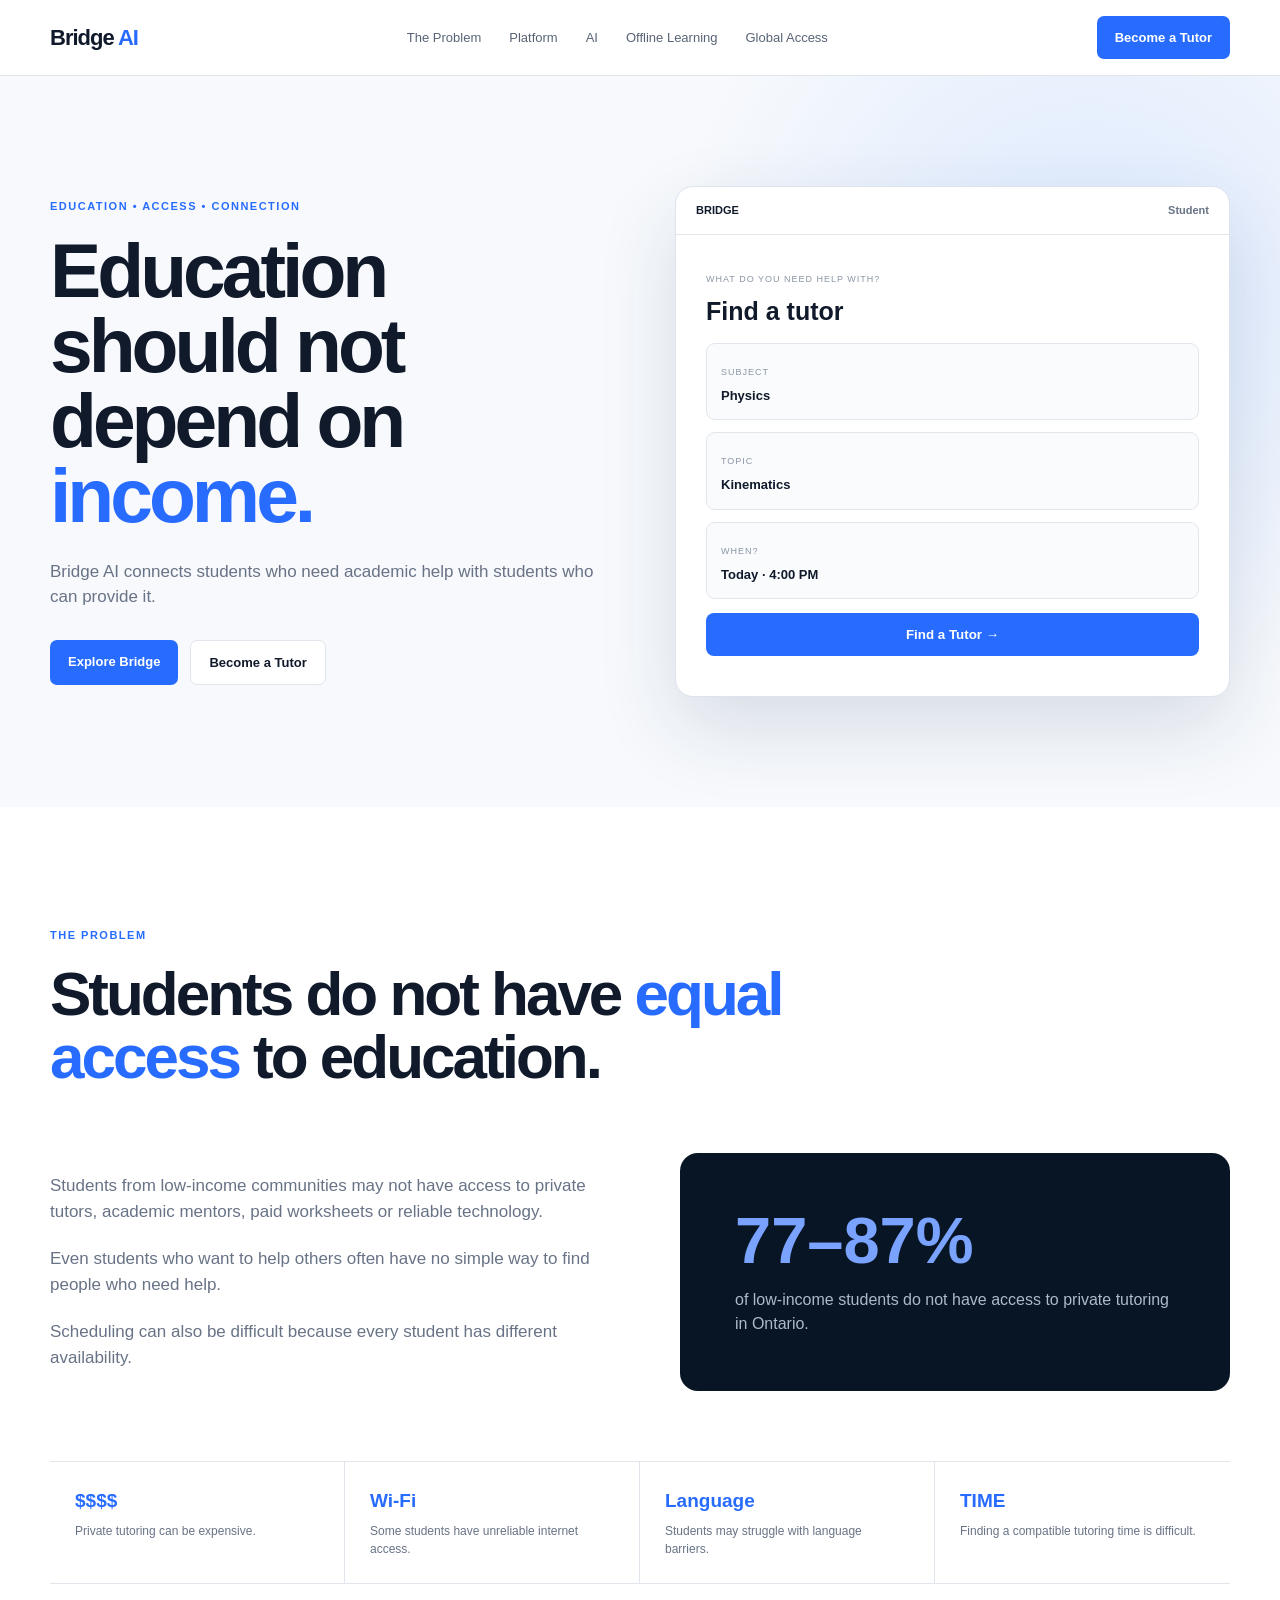
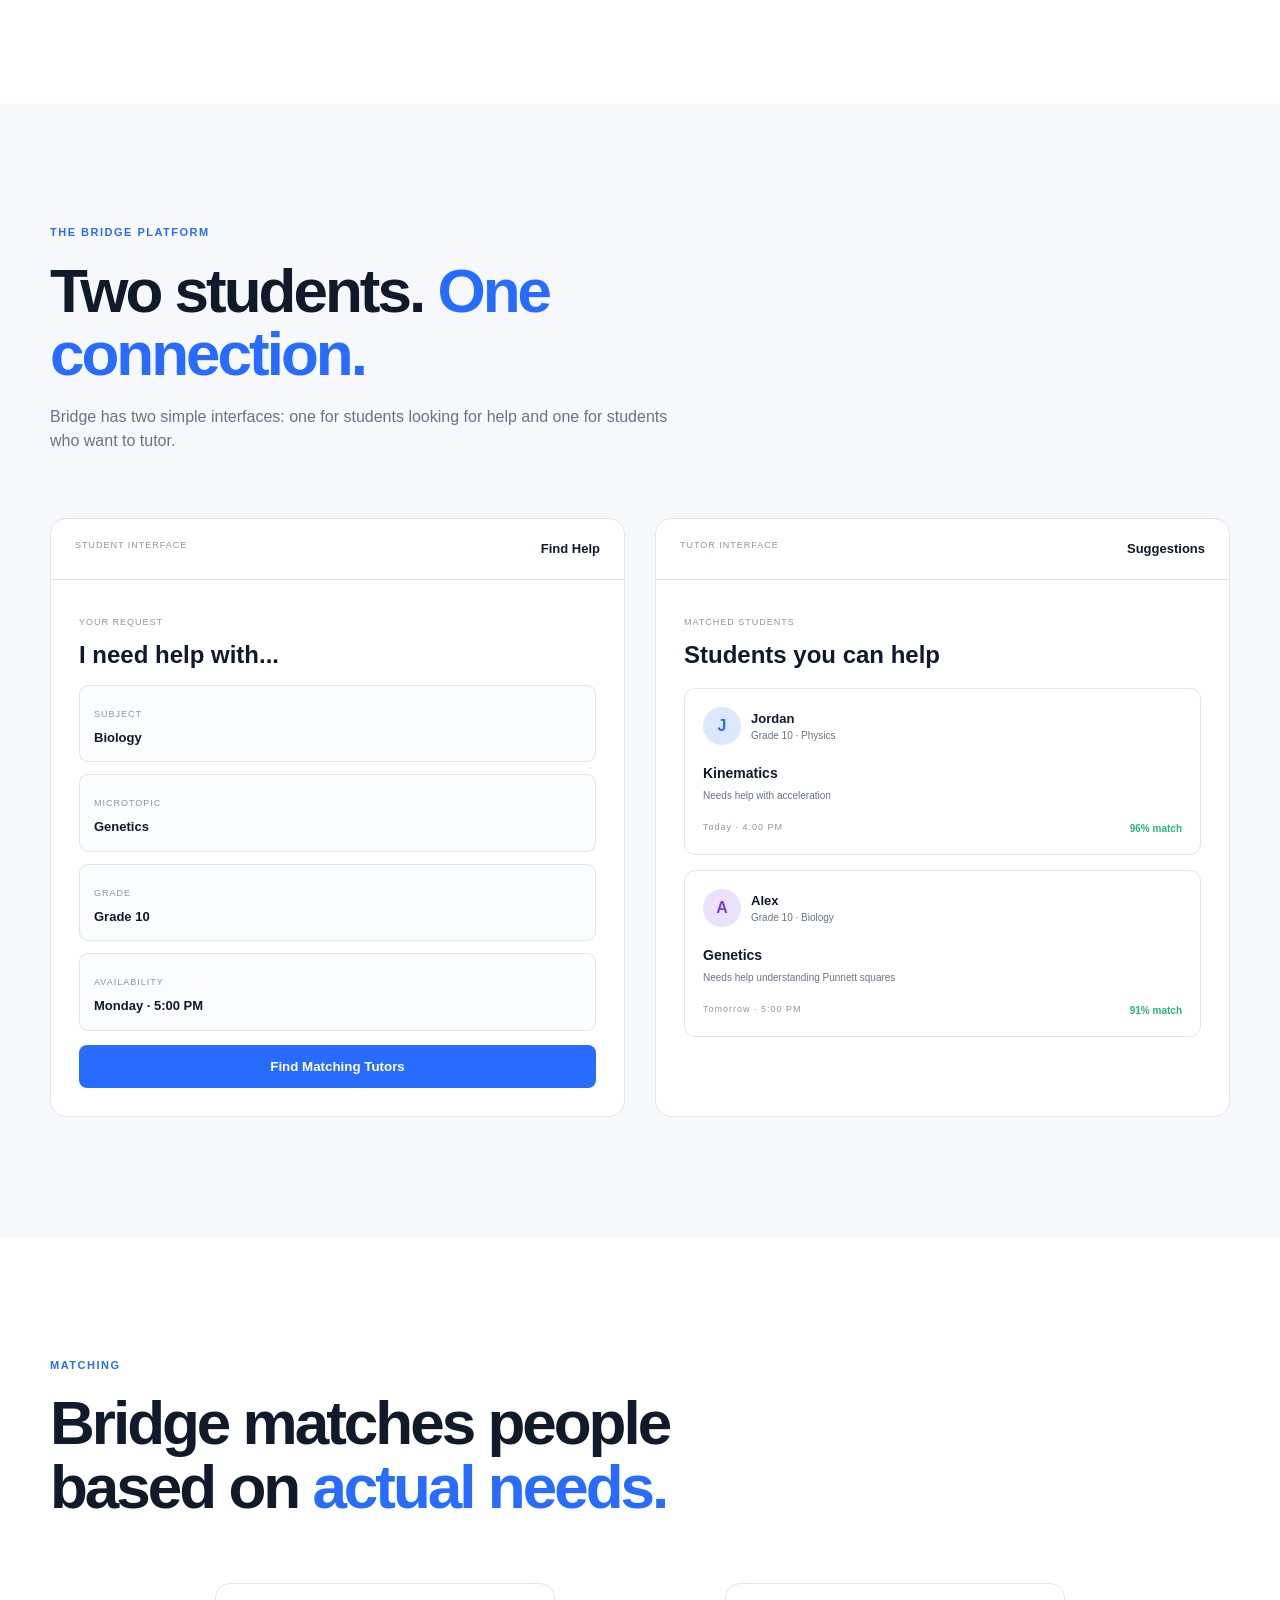
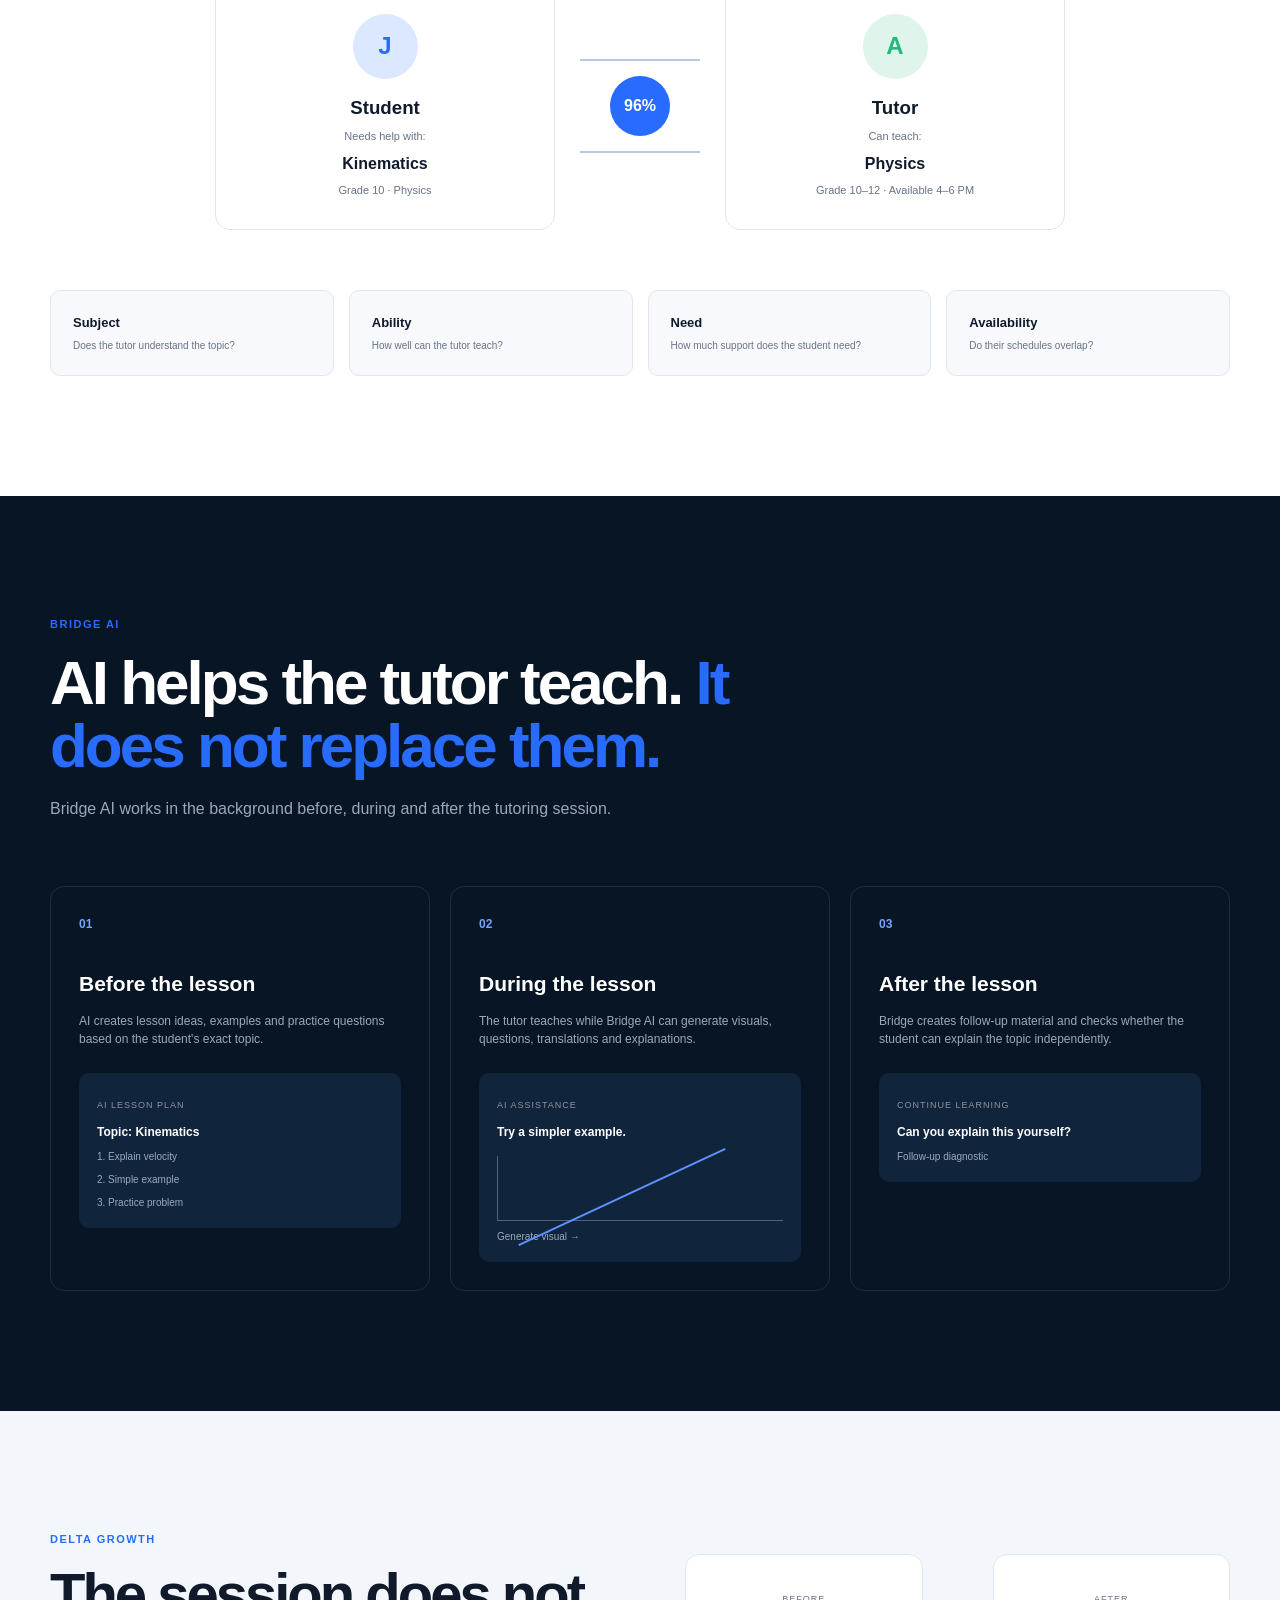
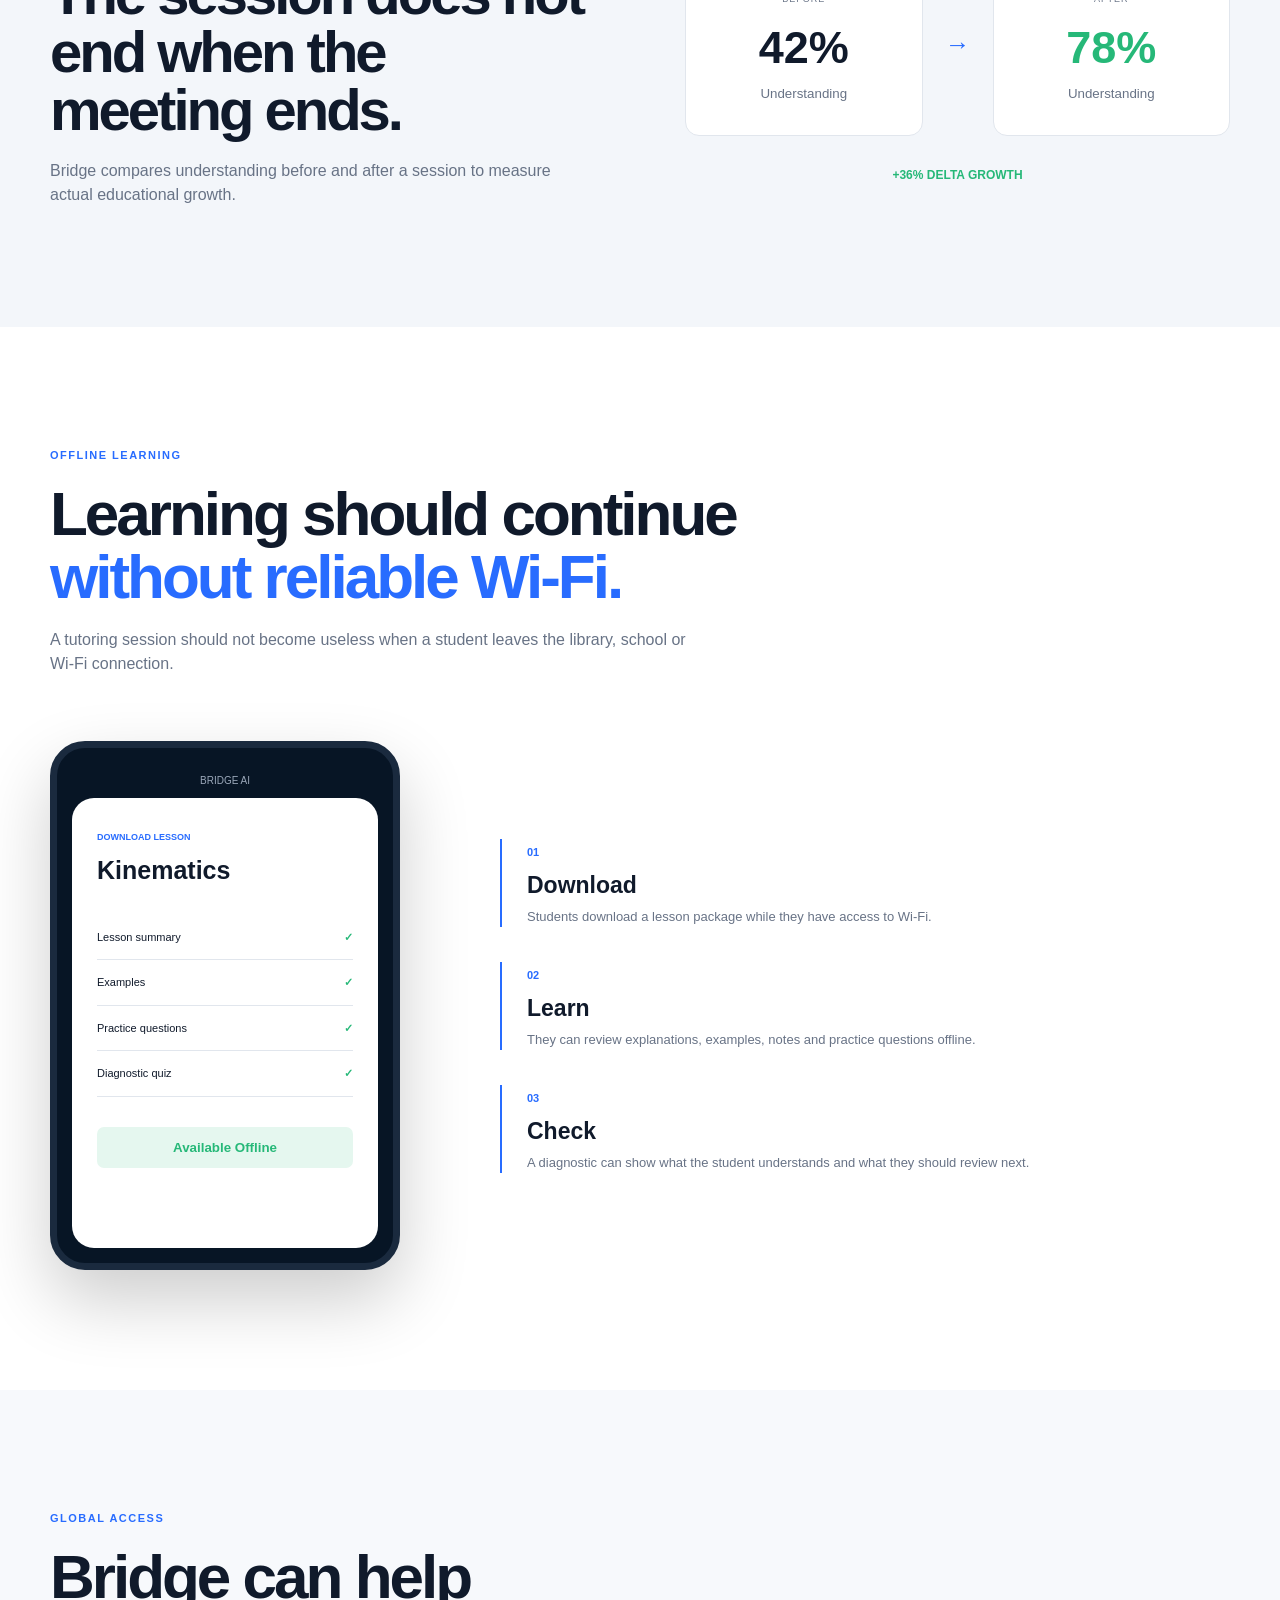
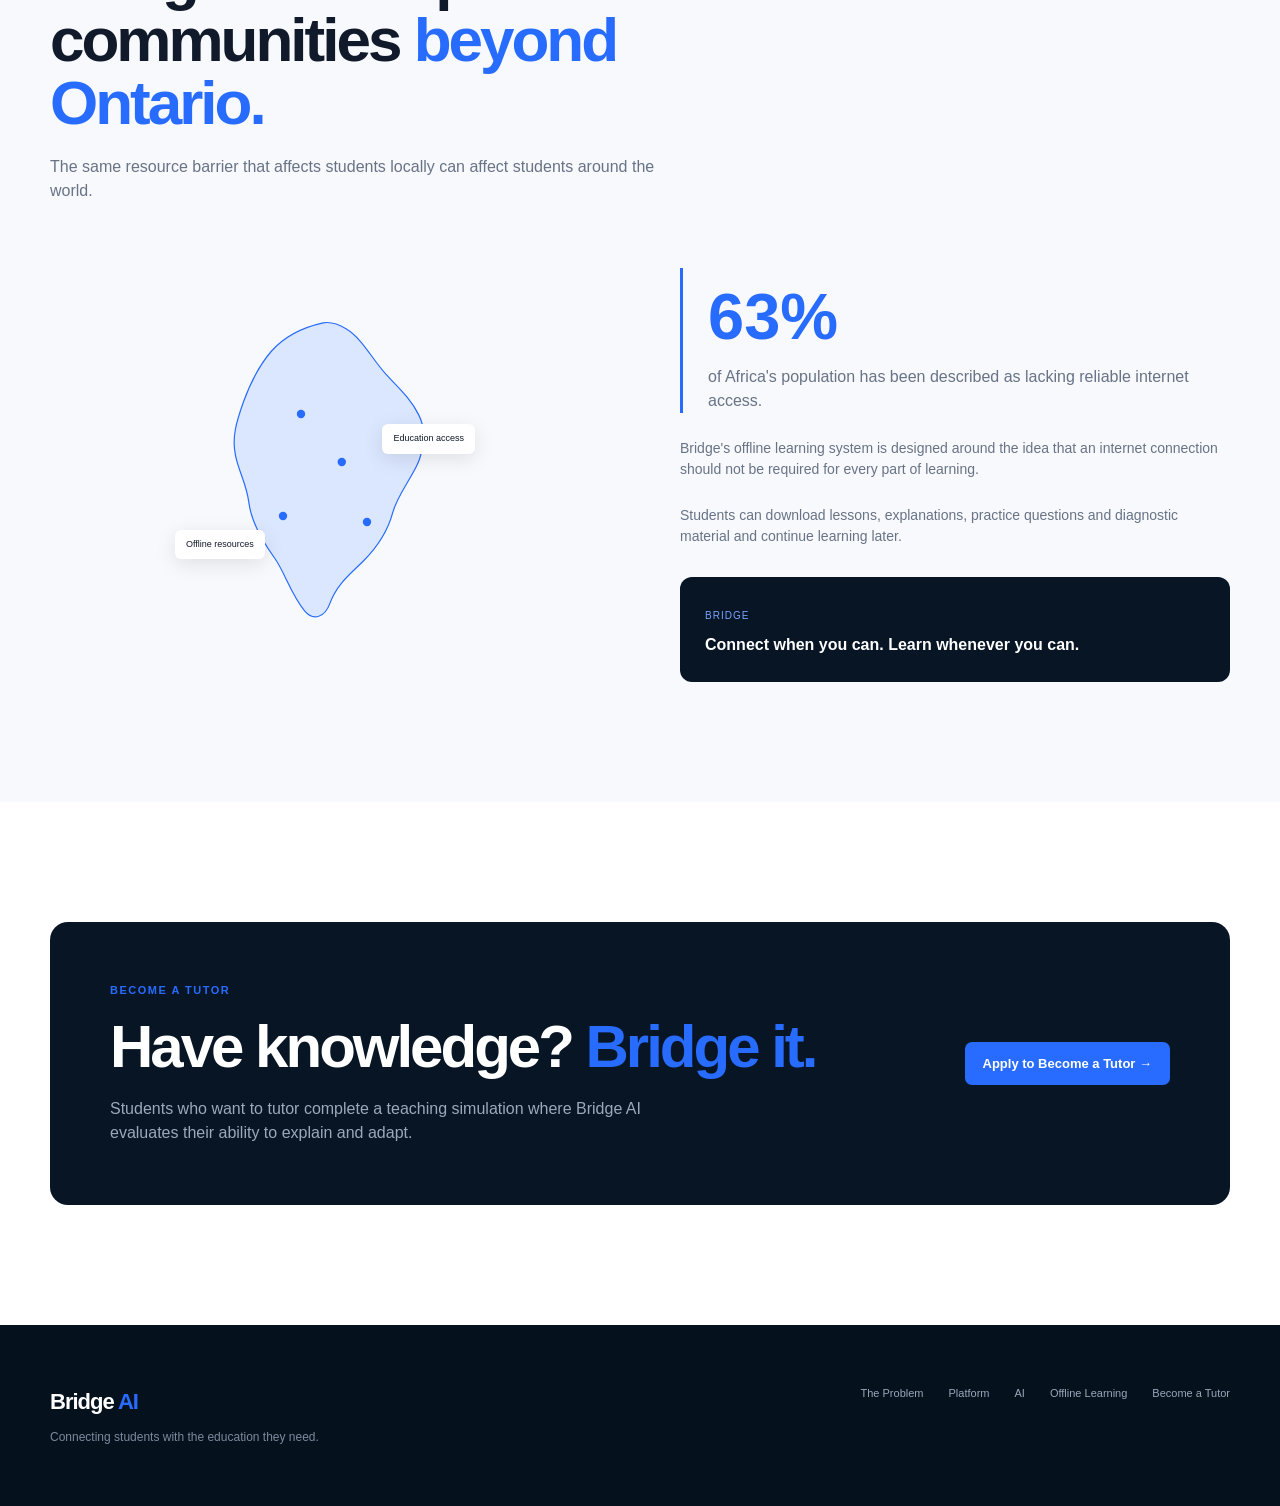
==== commit 219c5048: "pls work 3x" ====
--- a/index.html
+++ b/index.html
@@ -4,1733 +4,798 @@
     <meta charset="UTF-8">
     <meta name="viewport" content="width=device-width, initial-scale=1.0">
 
-    <title>Bridge AI — Accessible Education</title>
-
-    <link rel="preconnect" href="https://fonts.googleapis.com">
-    <link rel="preconnect" href="https://fonts.gstatic.com" crossorigin>
-    <link
-        href="https://fonts.googleapis.com/css2?family=Space+Grotesk:wght@400;500;600;700&display=swap"
-        rel="stylesheet"
-    >
+    <title>Bridge AI</title>
 
     <link rel="stylesheet" href="style.css">
 </head>
 
 <body>
 
-<!-- =========================
-     NAVIGATION
-========================= -->
-
-<header class="navbar">
-
-    <div class="nav-container">
-
-        <a href="#top" class="logo">
-            <span class="logo-mark">B</span>
-            Bridge<span class="logo-ai">AI</span>
+<header>
+    <div class="nav">
+        <a href="#home" class="logo">Bridge <span>AI</span></a>
+
+        <nav>
+            <a href="#problem">The Problem</a>
+            <a href="#platform">Platform</a>
+            <a href="#ai">AI</a>
+            <a href="#offline">Offline Learning</a>
+            <a href="#africa">Global Access</a>
+        </nav>
+
+        <a href="tutor.html" class="tutor-button">Become a Tutor</a>
+    </div>
+</header>
+
+
+<main>
+
+<!-- HERO -->
+
+<section class="hero" id="home">
+
+    <div class="hero-text">
+        <p class="label">EDUCATION • ACCESS • CONNECTION</p>
+
+        <h1>
+            Education should not
+            depend on <span>income.</span>
+        </h1>
+
+        <p>
+            Bridge AI connects students who need academic help
+            with students who can provide it.
+        </p>
+
+        <div class="hero-buttons">
+            <a href="#platform" class="primary-button">Explore Bridge</a>
+            <a href="tutor.html" class="secondary-button">Become a Tutor</a>
+        </div>
+    </div>
+
+    <div class="student-interface">
+
+        <div class="interface-top">
+            <span>BRIDGE</span>
+            <span>Student</span>
+        </div>
+
+        <div class="student-content">
+
+            <div class="student-title">
+                <small>WHAT DO YOU NEED HELP WITH?</small>
+                <h3>Find a tutor</h3>
+            </div>
+
+            <div class="request-box">
+                <span>SUBJECT</span>
+                <strong>Physics</strong>
+            </div>
+
+            <div class="request-box">
+                <span>TOPIC</span>
+                <strong>Kinematics</strong>
+            </div>
+
+            <div class="request-box">
+                <span>WHEN?</span>
+                <strong>Today · 4:00 PM</strong>
+            </div>
+
+            <button class="match-button" onclick="findMatch()">
+                Find a Tutor →
+            </button>
+
+            <div id="match-message"></div>
+
+        </div>
+    </div>
+
+</section>
+
+
+<!-- PROBLEM -->
+
+<section class="section" id="problem">
+
+    <div class="section-heading">
+        <p class="label">THE PROBLEM</p>
+
+        <h2>
+            Students do not have
+            <span>equal access</span> to education.
+        </h2>
+    </div>
+
+    <div class="problem-layout">
+
+        <div class="problem-copy">
+
+            <p>
+                Students from low-income communities may not have
+                access to private tutors, academic mentors, paid
+                worksheets or reliable technology.
+            </p>
+
+            <p>
+                Even students who want to help others often have
+                no simple way to find people who need help.
+            </p>
+
+            <p>
+                Scheduling can also be difficult because every
+                student has different availability.
+            </p>
+
+        </div>
+
+        <div class="problem-stat">
+
+            <strong>77–87%</strong>
+
+            <p>
+                of low-income students do not have access to
+                private tutoring in Ontario.
+            </p>
+
+        </div>
+
+    </div>
+
+    <div class="barriers">
+
+        <div>
+            <strong>$$$$</strong>
+            <span>Private tutoring can be expensive.</span>
+        </div>
+
+        <div>
+            <strong>Wi-Fi</strong>
+            <span>Some students have unreliable internet access.</span>
+        </div>
+
+        <div>
+            <strong>Language</strong>
+            <span>Students may struggle with language barriers.</span>
+        </div>
+
+        <div>
+            <strong>TIME</strong>
+            <span>Finding a compatible tutoring time is difficult.</span>
+        </div>
+
+    </div>
+
+</section>
+
+
+<!-- PLATFORM -->
+
+<section class="section platform" id="platform">
+
+    <div class="section-heading">
+        <p class="label">THE BRIDGE PLATFORM</p>
+
+        <h2>
+            Two students.
+            <span>One connection.</span>
+        </h2>
+
+        <p>
+            Bridge has two simple interfaces: one for students
+            looking for help and one for students who want to tutor.
+        </p>
+    </div>
+
+
+    <div class="interfaces">
+
+        <!-- STUDENT -->
+
+        <div class="interface-card">
+
+            <div class="card-header">
+                <span>STUDENT INTERFACE</span>
+                <b>Find Help</b>
+            </div>
+
+            <div class="student-ui">
+
+                <div class="ui-heading">
+                    <small>YOUR REQUEST</small>
+                    <h3>I need help with...</h3>
+                </div>
+
+                <div class="ui-input">
+                    <span>SUBJECT</span>
+                    <b>Biology</b>
+                </div>
+
+                <div class="ui-input">
+                    <span>MICROTOPIC</span>
+                    <b>Genetics</b>
+                </div>
+
+                <div class="ui-input">
+                    <span>GRADE</span>
+                    <b>Grade 10</b>
+                </div>
+
+                <div class="ui-input">
+                    <span>AVAILABILITY</span>
+                    <b>Monday · 5:00 PM</b>
+                </div>
+
+                <button>Find Matching Tutors</button>
+
+            </div>
+
+        </div>
+
+
+        <!-- TUTOR -->
+
+        <div class="interface-card">
+
+            <div class="card-header">
+                <span>TUTOR INTERFACE</span>
+                <b>Suggestions</b>
+            </div>
+
+            <div class="tutor-ui">
+
+                <div class="ui-heading">
+                    <small>MATCHED STUDENTS</small>
+                    <h3>Students you can help</h3>
+                </div>
+
+
+                <div class="student-request">
+
+                    <div class="person">
+                        <div class="avatar">J</div>
+
+                        <div>
+                            <strong>Jordan</strong>
+                            <span>Grade 10 · Physics</span>
+                        </div>
+                    </div>
+
+                    <div class="request-topic">
+                        <b>Kinematics</b>
+                        <span>Needs help with acceleration</span>
+                    </div>
+
+                    <div class="request-bottom">
+                        <span>Today · 4:00 PM</span>
+                        <strong>96% match</strong>
+                    </div>
+
+                </div>
+
+
+                <div class="student-request">
+
+                    <div class="person">
+                        <div class="avatar purple">A</div>
+
+                        <div>
+                            <strong>Alex</strong>
+                            <span>Grade 10 · Biology</span>
+                        </div>
+                    </div>
+
+                    <div class="request-topic">
+                        <b>Genetics</b>
+                        <span>Needs help understanding Punnett squares</span>
+                    </div>
+
+                    <div class="request-bottom">
+                        <span>Tomorrow · 5:00 PM</span>
+                        <strong>91% match</strong>
+                    </div>
+
+                </div>
+
+            </div>
+
+        </div>
+
+    </div>
+
+</section>
+
+
+<!-- MATCHING -->
+
+<section class="section matching-section">
+
+    <div class="section-heading">
+        <p class="label">MATCHING</p>
+
+        <h2>
+            Bridge matches people based on
+            <span>actual needs.</span>
+        </h2>
+    </div>
+
+    <div class="matching-visual">
+
+        <div class="match-person">
+
+            <div class="big-avatar">J</div>
+
+            <h3>Student</h3>
+
+            <p>Needs help with:</p>
+
+            <strong>Kinematics</strong>
+
+            <small>Grade 10 · Physics</small>
+
+        </div>
+
+
+        <div class="matching-line">
+
+            <div class="line"></div>
+
+            <div class="match-circle">
+                96%
+            </div>
+
+            <div class="line"></div>
+
+        </div>
+
+
+        <div class="match-person">
+
+            <div class="big-avatar tutor-avatar">A</div>
+
+            <h3>Tutor</h3>
+
+            <p>Can teach:</p>
+
+            <strong>Physics</strong>
+
+            <small>Grade 10–12 · Available 4–6 PM</small>
+
+        </div>
+
+    </div>
+
+
+    <div class="matching-factors">
+
+        <div>
+            <strong>Subject</strong>
+            <span>Does the tutor understand the topic?</span>
+        </div>
+
+        <div>
+            <strong>Ability</strong>
+            <span>How well can the tutor teach?</span>
+        </div>
+
+        <div>
+            <strong>Need</strong>
+            <span>How much support does the student need?</span>
+        </div>
+
+        <div>
+            <strong>Availability</strong>
+            <span>Do their schedules overlap?</span>
+        </div>
+
+    </div>
+
+</section>
+
+
+<!-- AI -->
+
+<section class="section ai-section" id="ai">
+
+    <div class="section-heading">
+
+        <p class="label">BRIDGE AI</p>
+
+        <h2>
+            AI helps the tutor teach.
+            <span>It does not replace them.</span>
+        </h2>
+
+        <p>
+            Bridge AI works in the background before, during and after
+            the tutoring session.
+        </p>
+
+    </div>
+
+
+    <div class="ai-workflow">
+
+        <div class="ai-step">
+
+            <div class="step-number">01</div>
+
+            <h3>Before the lesson</h3>
+
+            <p>
+                AI creates lesson ideas, examples and practice questions
+                based on the student's exact topic.
+            </p>
+
+            <div class="ai-screen">
+                <small>AI LESSON PLAN</small>
+
+                <strong>Topic: Kinematics</strong>
+
+                <span>1. Explain velocity</span>
+                <span>2. Simple example</span>
+                <span>3. Practice problem</span>
+            </div>
+
+        </div>
+
+
+        <div class="ai-step">
+
+            <div class="step-number">02</div>
+
+            <h3>During the lesson</h3>
+
+            <p>
+                The tutor teaches while Bridge AI can generate visuals,
+                questions, translations and explanations.
+            </p>
+
+            <div class="ai-screen">
+
+                <small>AI ASSISTANCE</small>
+
+                <strong>Try a simpler example.</strong>
+
+                <div class="graph">
+                    <div class="graph-line"></div>
+                </div>
+
+                <span>Generate visual →</span>
+
+            </div>
+
+        </div>
+
+
+        <div class="ai-step">
+
+            <div class="step-number">03</div>
+
+            <h3>After the lesson</h3>
+
+            <p>
+                Bridge creates follow-up material and checks whether
+                the student can explain the topic independently.
+            </p>
+
+            <div class="ai-screen">
+
+                <small>CONTINUE LEARNING</small>
+
+                <strong>Can you explain this yourself?</strong>
+
+                <div class="progress">
+                    <div></div>
+                </div>
+
+                <span>Follow-up diagnostic</span>
+
+            </div>
+
+        </div>
+
+    </div>
+
+</section>
+
+
+<!-- DELTA GROWTH -->
+
+<section class="section growth">
+
+    <div class="growth-content">
+
+        <div>
+
+            <p class="label">DELTA GROWTH</p>
+
+            <h2>
+                The session does not end
+                when the meeting ends.
+            </h2>
+
+            <p>
+                Bridge compares understanding before and after a session
+                to measure actual educational growth.
+            </p>
+
+        </div>
+
+
+        <div class="growth-visual">
+
+            <div class="growth-before">
+                <span>BEFORE</span>
+                <strong>42%</strong>
+                <small>Understanding</small>
+            </div>
+
+            <div class="growth-arrow">→</div>
+
+            <div class="growth-after">
+                <span>AFTER</span>
+                <strong>78%</strong>
+                <small>Understanding</small>
+            </div>
+
+            <div class="growth-result">
+                +36% DELTA GROWTH
+            </div>
+
+        </div>
+
+    </div>
+
+</section>
+
+
+<!-- OFFLINE -->
+
+<section class="section offline" id="offline">
+
+    <div class="section-heading">
+
+        <p class="label">OFFLINE LEARNING</p>
+
+        <h2>
+            Learning should continue
+            <span>without reliable Wi-Fi.</span>
+        </h2>
+
+        <p>
+            A tutoring session should not become useless when a student
+            leaves the library, school or Wi-Fi connection.
+        </p>
+
+    </div>
+
+
+    <div class="offline-layout">
+
+        <div class="phone">
+
+            <div class="phone-top">BRIDGE AI</div>
+
+            <div class="phone-content">
+
+                <small>DOWNLOAD LESSON</small>
+
+                <h3>Kinematics</h3>
+
+                <div class="download-item">
+                    <span>Lesson summary</span>
+                    <b>✓</b>
+                </div>
+
+                <div class="download-item">
+                    <span>Examples</span>
+                    <b>✓</b>
+                </div>
+
+                <div class="download-item">
+                    <span>Practice questions</span>
+                    <b>✓</b>
+                </div>
+
+                <div class="download-item">
+                    <span>Diagnostic quiz</span>
+                    <b>✓</b>
+                </div>
+
+                <button>Available Offline</button>
+
+            </div>
+
+        </div>
+
+
+        <div class="offline-copy">
+
+            <div>
+                <strong>01</strong>
+                <h3>Download</h3>
+                <p>
+                    Students download a lesson package while they
+                    have access to Wi-Fi.
+                </p>
+            </div>
+
+            <div>
+                <strong>02</strong>
+                <h3>Learn</h3>
+                <p>
+                    They can review explanations, examples,
+                    notes and practice questions offline.
+                </p>
+            </div>
+
+            <div>
+                <strong>03</strong>
+                <h3>Check</h3>
+                <p>
+                    A diagnostic can show what the student understands
+                    and what they should review next.
+                </p>
+            </div>
+
+        </div>
+
+    </div>
+
+</section>
+
+
+<!-- AFRICA -->
+
+<section class="section africa" id="africa">
+
+    <div class="section-heading">
+
+        <p class="label">GLOBAL ACCESS</p>
+
+        <h2>
+            Bridge can help communities
+            <span>beyond Ontario.</span>
+        </h2>
+
+        <p>
+            The same resource barrier that affects students locally
+            can affect students around the world.
+        </p>
+
+    </div>
+
+
+    <div class="africa-layout">
+
+        <div class="map">
+
+            <svg viewBox="0 0 500 550" aria-label="Map of Africa">
+
+                <path
+                    d="M247 28
+                    C215 35 184 49 161 75
+                    C139 100 125 130 114 160
+                    C103 191 94 219 101 250
+                    C107 278 119 296 123 327
+                    C127 360 145 391 166 420
+                    C183 444 193 480 216 508
+                    C231 526 250 518 258 496
+                    C270 463 292 447 314 425
+                    C335 404 355 374 363 344
+                    C370 318 389 294 402 268
+                    C416 240 420 208 406 181
+                    C392 153 370 134 351 113
+                    C328 88 312 54 285 38
+                    C272 30 259 26 247 28Z"
+                    class="africa-shape"
+                />
+
+                <circle cx="210" cy="180" r="7" class="map-dot"/>
+                <circle cx="278" cy="260" r="7" class="map-dot"/>
+                <circle cx="320" cy="360" r="7" class="map-dot"/>
+                <circle cx="180" cy="350" r="7" class="map-dot"/>
+
+            </svg>
+
+            <div class="map-label label-1">Education access</div>
+            <div class="map-label label-2">Offline resources</div>
+
+        </div>
+
+
+        <div class="africa-copy">
+
+            <div class="africa-stat">
+                <strong>63%</strong>
+                <span>
+                    of Africa's population has been described as
+                    lacking reliable internet access.
+                </span>
+            </div>
+
+            <p>
+                Bridge's offline learning system is designed around
+                the idea that an internet connection should not be
+                required for every part of learning.
+            </p>
+
+            <p>
+                Students can download lessons, explanations,
+                practice questions and diagnostic material and
+                continue learning later.
+            </p>
+
+            <div class="africa-feature">
+                <span>BRIDGE</span>
+                <strong>Connect when you can. Learn whenever you can.</strong>
+            </div>
+
+        </div>
+
+    </div>
+
+</section>
+
+
+<!-- TUTOR -->
+
+<section class="section become">
+
+    <div class="become-box">
+
+        <div>
+
+            <p class="label">BECOME A TUTOR</p>
+
+            <h2>
+                Have knowledge?
+                <span>Bridge it.</span>
+            </h2>
+
+            <p>
+                Students who want to tutor complete a teaching
+                simulation where Bridge AI evaluates their ability
+                to explain and adapt.
+            </p>
+
+        </div>
+
+        <a href="tutor.html" class="primary-button">
+            Apply to Become a Tutor →
         </a>
 
-        <nav class="nav-links">
+    </div>
+
+</section>
+
+
+</main>
+
+
+<footer>
+
+    <div class="footer-inner">
+
+        <div>
+            <a href="#home" class="logo">
+                Bridge <span>AI</span>
+            </a>
+
+            <p>
+                Connecting students with the education
+                they need.
+            </p>
+        </div>
+
+        <div>
             <a href="#problem">The Problem</a>
-            <a href="#matching">Matching</a>
+            <a href="#platform">Platform</a>
             <a href="#ai">AI</a>
-            <a href="#offline">Access</a>
-        </nav>
-
-        <a href="tutor.html" class="nav-button">
-            Become a Tutor →
-        </a>
-
-    </div>
-
-</header>
-
-
-<main id="top">
-
-<!-- =========================
-     HERO
-========================= -->
-
-<section class="hero">
-
-    <div class="hero-background"></div>
-
-    <div class="hero-content">
-
-        <div class="eyebrow">
-            <span class="eyebrow-dot"></span>
-            EDUCATION WITHOUT THE RESOURCE BARRIER
-        </div>
-
-        <h1>
-            Connect.
-            <span>Learn.</span>
-            Bridge the gap.
-        </h1>
-
-        <p class="hero-subtitle">
-            Bridge AI connects students who need academic help with
-            students who can provide it — matching people by their
-            needs, skills and availability.
-        </p>
-
-        <div class="hero-buttons">
-
-            <a href="#matching" class="button button-primary">
-                See how Bridge works →
-            </a>
-
-            <a href="tutor.html" class="button button-secondary">
-                Become a tutor
-            </a>
-
-        </div>
-
-        <div class="hero-stats">
-
-            <div>
-                <strong>1 : 1</strong>
-                <span>Peer tutoring</span>
-            </div>
-
-            <div>
-                <strong>AI</strong>
-                <span>Assisted matching</span>
-            </div>
-
-            <div>
-                <strong>Offline</strong>
-                <span>Continue learning</span>
-            </div>
-
-        </div>
-
-    </div>
-
-
-    <!-- PRODUCT VISUAL -->
-
-    <div class="hero-product">
-
-        <div class="floating-label label-one">
-            <span class="green-dot"></span>
-            AI matching active
-        </div>
-
-        <div class="app-window">
-
-            <div class="window-header">
-
-                <div class="window-dots">
-                    <i></i>
-                    <i></i>
-                    <i></i>
-                </div>
-
-                <span>bridge.ai / matching</span>
-
-                <span>Student</span>
-
-            </div>
-
-
-            <div class="dashboard">
-
-                <aside class="sidebar">
-
-                    <div class="side-logo">B</div>
-
-                    <div class="side-item active">
-                        ◈ Matching
-                    </div>
-
-                    <div class="side-item">
-                        ◷ Schedule
-                    </div>
-
-                    <div class="side-item">
-                        ◇ Resources
-                    </div>
-
-                    <div class="side-item">
-                        ◎ Progress
-                    </div>
-
-                </aside>
-
-
-                <div class="dashboard-main">
-
-                    <div class="dashboard-top">
-
-                        <div>
-                            <small>STUDENT DASHBOARD</small>
-                            <h3>Find help</h3>
-                        </div>
-
-                        <div class="avatar">JD</div>
-
-                    </div>
-
-
-                    <div class="question-card">
-
-                        <div class="question-icon">?</div>
-
-                        <div>
-
-                            <small>MICROTOPIC</small>
-
-                            <h4>I'm struggling with kinematics</h4>
-
-                            <p>
-                                Physics · Grade 10 · Motion
-                            </p>
-
-                        </div>
-
-                        <button>
-                            Find a tutor
-                        </button>
-
-                    </div>
-
-
-                    <div class="mini-grid">
-
-                        <div class="mini-card">
-                            <span>Need</span>
-                            <strong>45 min</strong>
-                            <small>This week</small>
-                        </div>
-
-                        <div class="mini-card">
-                            <span>Best match</span>
-                            <strong>94%</strong>
-                            <small>Compatibility</small>
-                        </div>
-
-                    </div>
-
-                </div>
-
-            </div>
-
-        </div>
-
-    </div>
-
-</section>
-
-
-<!-- =========================
-     PROBLEM
-========================= -->
-
-<section class="section problem" id="problem">
-
-    <div class="section-container">
-
-        <div class="problem-grid">
-
-            <div>
-
-                <div class="section-label">
-                    THE PROBLEM
-                </div>
-
-                <h2>
-                    Education should not depend on
-                    <span>what you can afford.</span>
-                </h2>
-
-            </div>
-
-
-            <div class="problem-text">
-
-                <p>
-                    Students from lower-income communities may not have
-                    access to private tutoring, paid worksheets,
-                    academic mentors or reliable technology.
-                </p>
-
-                <p>
-                    At the same time, many students already have the
-                    knowledge and willingness to help someone else —
-                    but have no easy way to find them.
-                </p>
-
-                <p>
-                    Bridge connects these two groups and organizes the
-                    process around the student's actual educational need.
-                </p>
-
-            </div>
-
-        </div>
-
-
-        <div class="problem-points">
-
-            <div class="problem-point">
-                <strong>01</strong>
-                <span>Private tutoring can be expensive.</span>
-            </div>
-
-            <div class="problem-point">
-                <strong>02</strong>
-                <span>Schedules make tutoring difficult to organize.</span>
-            </div>
-
-            <div class="problem-point">
-                <strong>03</strong>
-                <span>Educational resources can be inaccessible.</span>
-            </div>
-
-            <div class="problem-point">
-                <strong>04</strong>
-                <span>Students who can help often do not know where to start.</span>
-            </div>
-
-        </div>
-
-    </div>
-
-</section>
-
-
-<!-- =========================
-     CONNECTION
-========================= -->
-
-<section class="section connection" id="connection">
-
-    <div class="section-container">
-
-        <div class="section-header center">
-
-            <div class="section-label">
-                THE BRIDGE
-            </div>
-
-            <h2>
-                Two students.
-                <span>One connection.</span>
-            </h2>
-
-            <p>
-                Bridge organizes students who need help and students
-                who can provide it.
-            </p>
-
-        </div>
-
-
-        <div class="connection-visual">
-
-            <div class="connection-card student-node">
-
-                <div class="node-icon">S</div>
-
-                <small>STUDENT</small>
-
-                <h3>Needs help</h3>
-
-                <p>
-                    Kinematics · Grade 10
-                </p>
-
-                <span class="node-tag">
-                    45 min requested
-                </span>
-
-            </div>
-
-
-            <div class="connection-line">
-
-                <div class="line-dot"></div>
-                <strong>BRIDGE AI</strong>
-                <div class="line-dot"></div>
-
-            </div>
-
-
-            <div class="connection-card tutor-node">
-
-                <div class="node-icon">T</div>
-
-                <small>TUTOR</small>
-
-                <h3>Can help</h3>
-
-                <p>
-                    Physics · Kinematics
-                </p>
-
-                <span class="node-tag">
-                    Available today
-                </span>
-
-            </div>
-
-        </div>
-
-
-        <div class="connection-explanation">
-
-            <div>
-                <strong>Student profile</strong>
-                <p>
-                    Topic, course, current understanding, goals,
-                    preferred time and requested session length.
-                </p>
-            </div>
-
-            <div>
-                <strong>Tutor profile</strong>
-                <p>
-                    Subjects, proficiency, teaching assessment,
-                    availability and preferred tutoring limits.
-                </p>
-            </div>
-
-            <div>
-                <strong>AI matching</strong>
-                <p>
-                    Bridge compares the student's needs with tutor
-                    ability and available time.
-                </p>
-            </div>
-
-        </div>
-
-    </div>
-
-</section>
-
-
-<!-- =========================
-     MATCHING INTERFACES
-========================= -->
-
-<section class="section matching" id="matching">
-
-    <div class="section-container">
-
-        <div class="split-heading">
-
-            <div>
-
-                <div class="section-label">
-                    THE INTERFACE
-                </div>
-
-                <h2>
-                    Matching is the
-                    <span>core.</span>
-                </h2>
-
-            </div>
-
-            <p>
-                Instead of asking students to search through hundreds
-                of tutors, Bridge gives them suggestions based on what
-                they actually need.
-            </p>
-
-        </div>
-
-
-        <div class="interface-tabs">
-
-            <button class="interface-tab active" data-interface="studentInterface">
-                Student view
-            </button>
-
-            <button class="interface-tab" data-interface="tutorInterface">
-                Tutor view
-            </button>
-
-            <button class="interface-tab" data-interface="algorithmInterface">
-                Matching
-            </button>
-
-        </div>
-
-
-        <!-- STUDENT -->
-
-        <div class="interface-panel active" id="studentInterface">
-
-            <div class="interface-description">
-
-                <small>STUDENT DASHBOARD</small>
-
-                <h3>
-                    Tell Bridge what you need.
-                </h3>
-
-                <p>
-                    Students choose the topic they are struggling with,
-                    how long they want to study and when they are available.
-                </p>
-
-                <div class="feature-list">
-
-                    <span>✓ Choose a specific microtopic</span>
-                    <span>✓ Select preferred study time</span>
-                    <span>✓ Upload homework or notes</span>
-                    <span>✓ Request another session if needed</span>
-
-                </div>
-
-            </div>
-
-
-            <div class="student-ui">
-
-                <div class="ui-header">
-                    <div>
-                        <small>NEW REQUEST</small>
-                        <h3>Find a tutor</h3>
-                    </div>
-
-                    <span class="ui-status">AI READY</span>
-                </div>
-
-
-                <label>What do you need help with?</label>
-
-                <div class="mock-input">
-                    Physics → Kinematics → Acceleration
-                </div>
-
-
-                <label>How long do you want to study?</label>
-
-                <div class="duration-row">
-
-                    <button>30 min</button>
-                    <button class="selected">45 min</button>
-                    <button>60 min</button>
-
-                </div>
-
-
-                <label>Preferred time</label>
-
-                <div class="calendar">
-
-                    <div class="calendar-head">
-                        <span>MON</span>
-                        <span>TUE</span>
-                        <span>WED</span>
-                        <span>THU</span>
-                        <span>FRI</span>
-                    </div>
-
-                    <div class="calendar-row">
-
-                        <button>4:00</button>
-                        <button>4:00</button>
-                        <button class="calendar-selected">5:00</button>
-                        <button>4:00</button>
-                        <button>6:00</button>
-
-                    </div>
-
-                </div>
-
-
-                <button class="interface-button">
-                    Find my best matches →
-                </button>
-
-            </div>
-
-        </div>
-
-
-        <!-- TUTOR -->
-
-        <div class="interface-panel" id="tutorInterface">
-
-            <div class="interface-description">
-
-                <small>TUTOR DASHBOARD</small>
-
-                <h3>
-                    See students who need your skills.
-                </h3>
-
-                <p>
-                    Tutors do not need to search for students. Bridge
-                    presents requests that fit their subjects,
-                    proficiency and available time.
-                </p>
-
-                <div class="feature-list">
-
-                    <span>✓ See specific topics students need</span>
-                    <span>✓ Choose your availability</span>
-                    <span>✓ Set weekly tutoring limits</span>
-                    <span>✓ Build volunteer experience</span>
-
-                </div>
-
-            </div>
-
-
-            <div class="tutor-ui">
-
-                <div class="ui-header">
-
-                    <div>
-                        <small>YOUR SUGGESTIONS</small>
-                        <h3>Students you can help</h3>
-                    </div>
-
-                    <span class="ui-status">3 MATCHES</span>
-
-                </div>
-
-
-                <div class="student-request best">
-
-                    <div class="request-avatar">AM</div>
-
-                    <div class="request-info">
-
-                        <strong>Alex M.</strong>
-
-                        <span>Physics · Kinematics</span>
-
-                        <div class="request-tags">
-                            <i>Acceleration</i>
-                            <i>Grade 10</i>
-                            <i>45 min</i>
-                        </div>
-
-                    </div>
-
-                    <div class="match-score-small">
-                        96%
-                    </div>
-
-                </div>
-
-
-                <div class="student-request">
-
-                    <div class="request-avatar green">
-                        JS
-                    </div>
-
-                    <div class="request-info">
-
-                        <strong>Jordan S.</strong>
-
-                        <span>Physics · Forces</span>
-
-                        <div class="request-tags">
-                            <i>Forces</i>
-                            <i>Grade 10</i>
-                            <i>30 min</i>
-                        </div>
-
-                    </div>
-
-                    <div class="match-score-small">
-                        89%
-                    </div>
-
-                </div>
-
-
-                <div class="student-request">
-
-                    <div class="request-avatar orange">
-                        LK
-                    </div>
-
-                    <div class="request-info">
-
-                        <strong>Lucas K.</strong>
-
-                        <span>Math · Quadratics</span>
-
-                        <div class="request-tags">
-                            <i>Quadratics</i>
-                            <i>Grade 10</i>
-                            <i>60 min</i>
-                        </div>
-
-                    </div>
-
-                    <div class="match-score-small">
-                        82%
-                    </div>
-
-                </div>
-
-
-                <div class="tutor-time">
-
-                    <span>YOUR WEEKLY LIMIT</span>
-
-                    <strong>3.5 / 5 hours</strong>
-
-                </div>
-
-            </div>
-
-        </div>
-
-
-        <!-- ALGORITHM -->
-
-        <div class="interface-panel" id="algorithmInterface">
-
-            <div class="interface-description">
-
-                <small>MATCHING ALGORITHM</small>
-
-                <h3>
-                    Match need with ability.
-                </h3>
-
-                <p>
-                    Bridge evaluates multiple factors rather than simply
-                    giving a student the first available tutor.
-                </p>
-
-                <div class="feature-list">
-
-                    <span>✓ Student academic need</span>
-                    <span>✓ School funding context</span>
-                    <span>✓ Tutor proficiency</span>
-                    <span>✓ Topic compatibility</span>
-                    <span>✓ Available time</span>
-
-                </div>
-
-            </div>
-
-
-            <div class="algorithm-ui">
-
-                <div class="ui-header">
-
-                    <div>
-                        <small>BRIDGE MATCH ENGINE</small>
-                        <h3>Student → Tutor</h3>
-                    </div>
-
-                    <span class="ui-status">CALCULATING</span>
-
-                </div>
-
-
-                <div class="algorithm-factor">
-
-                    <div>
-                        <span>Topic compatibility</span>
-                        <strong>98%</strong>
-                    </div>
-
-                    <div class="algorithm-bar">
-                        <i style="width:98%"></i>
-                    </div>
-
-                </div>
-
-
-                <div class="algorithm-factor">
-
-                    <div>
-                        <span>Tutor proficiency</span>
-                        <strong>94%</strong>
-                    </div>
-
-                    <div class="algorithm-bar">
-                        <i style="width:94%"></i>
-                    </div>
-
-                </div>
-
-
-                <div class="algorithm-factor">
-
-                    <div>
-                        <span>Availability</span>
-                        <strong>91%</strong>
-                    </div>
-
-                    <div class="algorithm-bar">
-                        <i style="width:91%"></i>
-                    </div>
-
-                </div>
-
-
-                <div class="algorithm-factor">
-
-                    <div>
-                        <span>Student need</span>
-                        <strong>87%</strong>
-                    </div>
-
-                    <div class="algorithm-bar">
-                        <i style="width:87%"></i>
-                    </div>
-
-                </div>
-
-
-                <div class="algorithm-result">
-
-                    <span>FINAL MATCH SCORE</span>
-
-                    <strong>93.4%</strong>
-
-                </div>
-
-            </div>
-
-        </div>
-
-    </div>
-
-</section>
-
-
-<!-- =========================
-     MATCHING LOGIC
-========================= -->
-
-<section class="section algorithm-section">
-
-    <div class="section-container">
-
-        <div class="section-header">
-
-            <div class="section-label">
-                HOW MATCHING WORKS
-            </div>
-
-            <h2>
-                Not first come.
-                <span>Best fit.</span>
-            </h2>
-
-            <p>
-                Bridge evaluates requests on a regular schedule so that
-                access is not determined simply by who clicks first.
-            </p>
-
-        </div>
-
-
-        <div class="algorithm-flow">
-
-            <div class="flow-step">
-
-                <span>01</span>
-
-                <div class="flow-icon">S</div>
-
-                <h3>Student requests help</h3>
-
-                <p>
-                    Bridge records the topic, requested time and
-                    student's learning needs.
-                </p>
-
-            </div>
-
-
-            <div class="flow-arrow">→</div>
-
-
-            <div class="flow-step">
-
-                <span>02</span>
-
-                <div class="flow-icon">AI</div>
-
-                <h3>AI scores the match</h3>
-
-                <p>
-                    Multiple factors are combined into a compatibility
-                    score for available tutors.
-                </p>
-
-            </div>
-
-
-            <div class="flow-arrow">→</div>
-
-
-            <div class="flow-step">
-
-                <span>03</span>
-
-                <div class="flow-icon">T</div>
-
-                <h3>Best fit receives request</h3>
-
-                <p>
-                    The strongest tutor match is prioritized until
-                    their available time is filled.
-                </p>
-
-            </div>
-
-
-            <div class="flow-arrow">→</div>
-
-
-            <div class="flow-step">
-
-                <span>04</span>
-
-                <div class="flow-icon">↻</div>
-
-                <h3>Leftovers continue</h3>
-
-                <p>
-                    Remaining students are passed to the next
-                    strongest available match.
-                </p>
-
-            </div>
-
-        </div>
-
-    </div>
-
-</section>
-
-
-<!-- =========================
-     AI
-========================= -->
-
-<section class="section ai-section" id="ai">
-
-    <div class="section-container">
-
-        <div class="section-header center">
-
-            <div class="section-label">
-                AI ASSISTANCE
-            </div>
-
-            <h2>
-                AI supports the
-                <span>lesson.</span>
-            </h2>
-
-            <p>
-                Bridge AI is not meant to replace the tutor. It helps
-                the tutor understand, teach and follow up with the student.
-            </p>
-
-        </div>
-
-
-        <div class="ai-grid">
-
-            <div class="ai-card large">
-
-                <div class="ai-card-icon">
-                    AI
-                </div>
-
-                <small>DURING THE LESSON</small>
-
-                <h3>
-                    A teaching assistant in the background.
-                </h3>
-
-                <p>
-                    Bridge can help the tutor adapt the lesson to the
-                    student's level and needs.
-                </p>
-
-
-                <div class="lesson-preview">
-
-                    <div>
-                        <span>01</span>
-                        <p>Generate a simpler explanation</p>
-                    </div>
-
-                    <div>
-                        <span>02</span>
-                        <p>Create a practice question</p>
-                    </div>
-
-                    <div>
-                        <span>03</span>
-                        <p>Generate a visual or graph</p>
-                    </div>
-
-                    <div>
-                        <span>04</span>
-                        <p>Translate or simplify material</p>
-                    </div>
-
-                </div>
-
-            </div>
-
-
-            <div class="ai-card">
-
-                <div class="ai-card-icon">
-                    ✓
-                </div>
-
-                <small>AFTER THE LESSON</small>
-
-                <h3>
-                    Continue learning.
-                </h3>
-
-                <p>
-                    The session does not have to end when the meeting
-                    ends.
-                </p>
-
-                <ul class="feature-list">
-
-                    <li>Lesson summary</li>
-                    <li>Practice questions</li>
-                    <li>Flashcards</li>
-                    <li>Follow-up diagnostic</li>
-
-                </ul>
-
-            </div>
-
-
-            <div class="ai-card">
-
-                <div class="ai-card-icon">
-                    Δ
-                </div>
-
-                <small>DELTA GROWTH</small>
-
-                <h3>
-                    Measure actual progress.
-                </h3>
-
-                <p>
-                    Bridge can compare understanding before and after
-                    tutoring to show whether the student improved.
-                </p>
-
-                <div class="growth-visual">
-
-                    <div>
-                        <span>Before</span>
-                        <strong>58%</strong>
-                    </div>
-
-                    <div class="growth-arrow">
-                        →
-                    </div>
-
-                    <div>
-                        <span>After</span>
-                        <strong>76%</strong>
-                    </div>
-
-                </div>
-
-                <div class="growth-result">
-                    +18% learning growth
-                </div>
-
-            </div>
-
-        </div>
-
-    </div>
-
-</section>
-
-
-<!-- =========================
-     TUTOR QUALITY
-========================= -->
-
-<section class="section tutor-quality">
-
-    <div class="section-container">
-
-        <div class="split-heading">
-
-            <div>
-
-                <div class="section-label">
-                    TUTOR QUALITY
-                </div>
-
-                <h2>
-                    Anyone can
-                    <span>help.</span>
-                    Not everyone can tutor.
-                </h2>
-
-            </div>
-
-            <p>
-                Tutors complete a teaching simulation during registration.
-                Bridge's AI acts as the student and evaluates how they teach.
-            </p>
-
-        </div>
-
-
-        <div class="quality-layout">
-
-            <div class="quality-process">
-
-                <div class="quality-step">
-
-                    <span>01</span>
-
-                    <div>
-                        <strong>Choose a teaching level</strong>
-                        <p>
-                            Complete an assessment for the subject and
-                            level you want to teach.
-                        </p>
-                    </div>
-
-                </div>
-
-
-                <div class="quality-step">
-
-                    <span>02</span>
-
-                    <div>
-                        <strong>Teach the AI</strong>
-                        <p>
-                            Bridge gives you a controlled teaching prompt
-                            and the AI acts as a student.
-                        </p>
-                    </div>
-
-                </div>
-
-
-                <div class="quality-step">
-
-                    <span>03</span>
-
-                    <div>
-                        <strong>Receive an evaluation</strong>
-                        <p>
-                            The system evaluates knowledge accuracy,
-                            clarity, pacing and adaptation.
-                        </p>
-                    </div>
-
-                </div>
-
-            </div>
-
-
-            <div class="evaluation-card">
-
-                <div class="evaluation-top">
-
-                    <div>
-                        <small>ILLUSTRATIVE AI EVALUATION</small>
-                        <h3>Tutor simulation</h3>
-                    </div>
-
-                    <strong>91</strong>
-
-                </div>
-
-
-                <div class="evaluation-row">
-                    <span>Knowledge accuracy</span>
-                    <div><i style="width:95%"></i></div>
-                    <b>95</b>
-                </div>
-
-                <div class="evaluation-row">
-                    <span>Clarity</span>
-                    <div><i style="width:91%"></i></div>
-                    <b>91</b>
-                </div>
-
-                <div class="evaluation-row">
-                    <span>Adaptation</span>
-                    <div><i style="width:87%"></i></div>
-                    <b>87</b>
-                </div>
-
-                <div class="evaluation-row">
-                    <span>Pacing</span>
-                    <div><i style="width:90%"></i></div>
-                    <b>90</b>
-                </div>
-
-                <p class="evaluation-note">
-                    Example interface. A real implementation would use
-                    a structured rubric and appropriate human oversight.
-                </p>
-
-            </div>
-
-        </div>
-
-    </div>
-
-</section>
-
-
-<!-- =========================
-     WORKFLOW
-========================= -->
-
-<section class="section workflow">
-
-    <div class="section-container">
-
-        <div class="section-header center">
-
-            <div class="section-label">
-                THE BRIDGE WORKFLOW
-            </div>
-
-            <h2>
-                From a question
-                <span>to understanding.</span>
-            </h2>
-
-        </div>
-
-
-        <div class="workflow-grid">
-
-            <div class="workflow-card">
-
-                <span>01</span>
-
-                <div class="workflow-icon">?</div>
-
-                <h3>Student submits a problem</h3>
-
-                <p>
-                    A student identifies a specific issue or microtopic
-                    they need help understanding.
-                </p>
-
-            </div>
-
-
-            <div class="workflow-card featured">
-
-                <span>02</span>
-
-                <div class="workflow-icon">AI</div>
-
-                <h3>Bridge finds a tutor</h3>
-
-                <p>
-                    AI analyzes the student's needs and available tutors.
-                </p>
-
-            </div>
-
-
-            <div class="workflow-card">
-
-                <span>03</span>
-
-                <div class="workflow-icon">T</div>
-
-                <h3>Tutor leads the session</h3>
-
-                <p>
-                    The tutor teaches while Bridge assists with questions,
-                    visuals, explanations and adaptation.
-                </p>
-
-            </div>
-
-
-            <div class="workflow-card">
-
-                <span>04</span>
-
-                <div class="workflow-icon">Δ</div>
-
-                <h3>Bridge checks understanding</h3>
-
-                <p>
-                    Follow-up material and diagnostics help determine
-                    what the student should do next.
-                </p>
-
-            </div>
-
-        </div>
-
-    </div>
-
-</section>
-
-
-<!-- =========================
-     OFFLINE
-========================= -->
-
-<section class="section offline" id="offline">
-
-    <div class="section-container">
-
-        <div class="offline-grid">
-
-            <div>
-
-                <div class="section-label">
-                    CONTINUE LEARNING
-                </div>
-
-                <h2>
-                    The lesson doesn't
-                    <span>end at logout.</span>
-                </h2>
-
-                <p class="large-text">
-                    Bridge is designed for students who may not always
-                    have reliable internet or access to a computer.
-                </p>
-
-                <p>
-                    When internet is available, students can download
-                    learning packages that contain the material they need
-                    to continue studying later.
-                </p>
-
-
-                <div class="offline-features">
-
-                    <div>
-                        <span>✓</span>
-                        <strong>Lesson summaries</strong>
-                    </div>
-
-                    <div>
-                        <span>✓</span>
-                        <strong>Practice questions</strong>
-                    </div>
-
-                    <div>
-                        <span>✓</span>
-                        <strong>Answer checking</strong>
-                    </div>
-
-                    <div>
-                        <span>✓</span>
-                        <strong>Diagnostic quiz</strong>
-                    </div>
-
-                </div>
-
-            </div>
-
-
-            <div class="phone-visual">
-
-                <div class="phone">
-
-                    <div class="phone-notch"></div>
-
-                    <div class="phone-screen">
-
-                        <small>BRIDGE OFFLINE</small>
-
-                        <h3>
-                            Physics
-                        </h3>
-
-                        <div class="download-circle">
-                            ↓
-                        </div>
-
-                        <strong>
-                            Kinematics Pack
-                        </strong>
-
-                        <span>
-                            Available offline
-                        </span>
-
-                        <div class="offline-progress">
-                            <div></div>
-                        </div>
-
-                        <small>
-                            82% downloaded
-                        </small>
-
-                        <div class="phone-items">
-
-                            <span>✓ Lesson summary</span>
-                            <span>✓ Examples</span>
-                            <span>✓ Practice</span>
-                            <span>○ Diagnostic</span>
-
-                        </div>
-
-                    </div>
-
-                </div>
-
-            </div>
-
-        </div>
-
-    </div>
-
-</section>
-
-
-<!-- =========================
-     AFRICA / GLOBAL ACCESS
-========================= -->
-
-<section class="section global-access">
-
-    <div class="section-container">
-
-        <div class="global-heading">
-
-            <div>
-
-                <div class="section-label">
-                    BEYOND ONE COMMUNITY
-                </div>
-
-                <h2>
-                    Build a bridge
-                    <span>where access is limited.</span>
-                </h2>
-
-            </div>
-
-            <p>
-                The same resource barrier that affects students in
-                underserved communities can become even more significant
-                where reliable internet, technology and educational
-                resources are difficult to access.
-            </p>
-
-        </div>
-
-
-        <div class="africa-layout">
-
-            <!-- Stylized Africa visual -->
-
-            <div class="africa-map">
-
-                <svg viewBox="0 0 420 500" aria-label="Stylized map of Africa">
-
-                    <path
-                        class="africa-shape"
-                        d="
-                        M190 30
-                        C155 42 132 67 122 101
-                        C111 132 91 148 82 180
-                        C73 212 88 235 99 255
-                        C110 275 99 298 110 323
-                        C121 348 145 361 157 384
-                        C170 409 172 447 194 466
-                        C210 480 223 459 226 438
-                        C230 414 245 400 259 379
-                        C277 353 302 338 310 307
-                        C318 276 304 251 316 225
-                        C328 198 348 176 340 145
-                        C333 117 307 106 288 91
-                        C269 75 260 47 235 35
-                        C220 27 204 26 190 30 Z
-                        "
-                    />
-
-                    <circle cx="170" cy="150" r="7" />
-                    <circle cx="235" cy="220" r="7" />
-                    <circle cx="200" cy="300" r="7" />
-                    <circle cx="270" cy="335" r="7" />
-
-                    <line x1="170" y1="150" x2="235" y2="220" />
-                    <line x1="235" y1="220" x2="200" y2="300" />
-                    <line x1="200" y1="300" x2="270" y2="335" />
-
-                </svg>
-
-
-                <div class="map-label label-a">
-                    Learning
-                </div>
-
-                <div class="map-label label-b">
-                    Offline
-                </div>
-
-                <div class="map-label label-c">
-                    Access
-                </div>
-
-            </div>
-
-
-            <div class="global-content">
-
-                <div class="global-card">
-
-                    <strong>01</strong>
-
-                    <h3>
-                        Reliable learning after connectivity ends
-                    </h3>
-
-                    <p>
-                        Students can download resources while connected
-                        and continue using them later.
-                    </p>
-
-                </div>
-
-
-                <div class="global-card">
-
-                    <strong>02</strong>
-
-                    <h3>
-                        Learning beyond live video
-                    </h3>
-
-                    <p>
-                        Tutoring can continue through messages,
-                        explanations, questions and downloadable material.
-                    </p>
-
-                </div>
-
-
-                <div class="global-card">
-
-                    <strong>03</strong>
-
-                    <h3>
-                        Bridge the resource gap
-                    </h3>
-
-                    <p>
-                        Bridge focuses on the educational resources
-                        surrounding a student, not simply the meeting itself.
-                    </p>
-
-                </div>
-
-            </div>
-
-        </div>
-
-    </div>
-
-</section>
-
-
-<!-- =========================
-     LANGUAGES
-========================= -->
-
-<section class="section language">
-
-    <div class="section-container">
-
-        <div class="section-header">
-
-            <div class="section-label">
-                ACCESSIBILITY
-            </div>
-
-            <h2>
-                Education should
-                <span>translate.</span>
-            </h2>
-
-            <p>
-                Language should not prevent a student from understanding
-                the material or communicating what they need help with.
-            </p>
-
-        </div>
-
-
-        <div class="language-grid">
-
-            <div class="language-card">
-                <span>EN</span>
-                <strong>English</strong>
-                <small>Primary interface</small>
-            </div>
-
-            <div class="language-card">
-                <span>FR</span>
-                <strong>French</strong>
-                <small>Canadian accessibility</small>
-            </div>
-
-            <div class="language-card">
-                <span>ZH</span>
-                <strong>中文</strong>
-                <small>Translated learning</small>
-            </div>
-
-            <div class="language-card">
-                <span>ES</span>
-                <strong>Español</strong>
-                <small>Translated learning</small>
-            </div>
-
-            <div class="language-card">
-                <span>+</span>
-                <strong>More languages</strong>
-                <small>Expand access</small>
-            </div>
-
-        </div>
-
-    </div>
-
-</section>
-
-
-<!-- =========================
-     CTA
-========================= -->
-
-<section class="section tutor-cta">
-
-    <div class="section-container">
-
-        <div class="cta-box">
-
-            <div class="cta-content">
-
-                <div class="section-label">
-                    WANT TO HELP?
-                </div>
-
-                <h2>
-                    Your knowledge can
-                    <span>bridge the gap.</span>
-                </h2>
-
-                <p>
-                    Become a student tutor, complete the Bridge teaching
-                    assessment and help someone learn something you already know.
-                </p>
-
-                <a href="tutor.html" class="button button-light">
-                    Apply to become a tutor →
-                </a>
-
-            </div>
-
-            <div class="cta-decoration">
-
-                <div class="cta-circle circle-one"></div>
-                <div class="cta-circle circle-two"></div>
-
-                <div class="cta-b">
-                    B
-                </div>
-
-            </div>
-
-        </div>
-
-    </div>
-
-</section>
-
-</main>
-
-
-<!-- =========================
-     FOOTER
-========================= -->
-
-<footer>
-
-    <div class="footer-container">
-
-        <div class="footer-brand">
-
-            <a href="#top" class="logo">
-                <span class="logo-mark">B</span>
-                Bridge<span class="logo-ai">AI</span>
-            </a>
-
-            <p>
-                Connecting students with the people and resources
-                that can help them learn.
-            </p>
-
-        </div>
-
-
-        <div class="footer-links">
-
-            <div>
-
-                <strong>BRIDGE</strong>
-
-                <a href="#problem">The Problem</a>
-                <a href="#matching">Matching</a>
-                <a href="#ai">AI</a>
-                <a href="#offline">Access</a>
-
-            </div>
-
-
-            <div>
-
-                <strong>GET INVOLVED</strong>
-
-                <a href="tutor.html">Become a Tutor</a>
-
-            </div>
-
-        </div>
-
-    </div>
-
-
-    <div class="footer-bottom">
-
-        <span>© 2026 Bridge AI</span>
-
-        <span>Education should be accessible.</span>
+            <a href="#offline">Offline Learning</a>
+            <a href="tutor.html">Become a Tutor</a>
+        </div>
 
     </div>
 
--- a/style.css
+++ b/style.css
@@ -1,41 +1,30 @@
-:root {
-    --navy: #07182e;
-    --navy-2: #0b2340;
-    --blue: #246bfe;
-    --blue-light: #e9f1ff;
-    --cyan: #6ec8ff;
-    --white: #ffffff;
-    --off-white: #f6f8fc;
-    --gray: #68758a;
-    --gray-light: #dfe5ee;
-    --green: #35c98b;
-    --text: #10233d;
-    --border: rgba(15, 35, 60, 0.1);
-
-    --radius: 24px;
-    --shadow: 0 20px 60px rgba(8, 28, 55, 0.1);
-}
-
-
-/* =========================
-   RESET
-========================= */
-
 * {
     box-sizing: border-box;
     margin: 0;
     padding: 0;
 }
 
+:root {
+    --blue: #286cff;
+    --blue-dark: #1747b8;
+    --navy: #071525;
+    --text: #101a2b;
+    --muted: #687386;
+    --light: #f5f7fa;
+    --border: #e1e6ed;
+    --white: #ffffff;
+    --green: #26b878;
+}
+
 html {
     scroll-behavior: smooth;
 }
 
 body {
-    font-family: "Space Grotesk", sans-serif;
+    font-family: Arial, Helvetica, sans-serif;
     color: var(--text);
     background: white;
-    line-height: 1.6;
+    line-height: 1.5;
 }
 
 a {
@@ -43,2629 +32,1037 @@
     color: inherit;
 }
 
-button {
-    font-family: inherit;
-    cursor: pointer;
-}
-
-
-/* =========================
-   GENERAL
-========================= */
-
-.section {
-    padding: 125px 0;
-}
-
-.section-container {
-    width: min(1180px, calc(100% - 48px));
-    margin: 0 auto;
-}
-
-.section-label {
-    font-size: 11px;
-    font-weight: 700;
-    letter-spacing: 2px;
-    color: var(--blue);
-    margin-bottom: 20px;
-}
-
-.section-header {
-    max-width: 720px;
-    margin-bottom: 60px;
-}
-
-.section-header.center {
-    text-align: center;
-    margin-left: auto;
-    margin-right: auto;
-}
-
-.section-header h2,
-.split-heading h2,
-.global-heading h2 {
-    font-size: clamp(40px, 5vw, 64px);
-    line-height: 1.02;
-    letter-spacing: -3px;
-}
-
-.section-header h2 span,
-.split-heading h2 span,
-.global-heading h2 span {
-    color: var(--blue);
-}
-
-.section-header p {
-    margin-top: 22px;
-    color: var(--gray);
-    font-size: 17px;
-    max-width: 620px;
-}
-
-
-/* =========================
-   NAVBAR
-========================= */
-
-.navbar {
-    position: absolute;
+header {
+    height: 76px;
+    border-bottom: 1px solid var(--border);
+    background: rgba(255,255,255,.96);
+    position: sticky;
     top: 0;
-    width: 100%;
-    height: 82px;
-    z-index: 20;
-}
-
-.nav-container {
-    width: min(1180px, calc(100% - 48px));
+    z-index: 100;
+}
+
+.nav {
+    width: min(1180px, calc(100% - 40px));
     height: 100%;
     margin: auto;
-
     display: flex;
     align-items: center;
     justify-content: space-between;
 }
 
 .logo {
+    font-size: 22px;
+    font-weight: 800;
+    letter-spacing: -1px;
+}
+
+.logo span {
+    color: var(--blue);
+}
+
+nav {
+    display: flex;
+    gap: 28px;
+}
+
+nav a {
+    font-size: 13px;
+    color: #586476;
+}
+
+nav a:hover {
+    color: var(--blue);
+}
+
+.tutor-button,
+.primary-button {
+    background: var(--blue);
+    color: white;
+    padding: 12px 18px;
+    border-radius: 7px;
+    font-size: 13px;
+    font-weight: bold;
+}
+
+.tutor-button:hover,
+.primary-button:hover {
+    background: var(--blue-dark);
+}
+
+
+/* HERO */
+
+.hero {
+    min-height: 680px;
+    padding: 110px max(20px, calc((100vw - 1180px) / 2));
+    display: grid;
+    grid-template-columns: 1fr 1fr;
+    gap: 70px;
+    align-items: center;
+    background:
+        radial-gradient(circle at 85% 30%, #dce9ff 0, transparent 35%),
+        #f7f9fc;
+}
+
+.label {
+    color: var(--blue);
+    font-size: 11px;
+    font-weight: 800;
+    letter-spacing: 1.5px;
+    margin-bottom: 18px;
+}
+
+.hero h1 {
+    font-size: clamp(48px, 6vw, 78px);
+    line-height: .98;
+    letter-spacing: -4px;
+    max-width: 650px;
+}
+
+.hero h1 span,
+.section-heading h2 span,
+.growth h2 span,
+.become h2 span {
+    color: var(--blue);
+}
+
+.hero-text > p:not(.label) {
+    color: var(--muted);
+    font-size: 17px;
+    max-width: 560px;
+    margin-top: 25px;
+}
+
+.hero-buttons {
+    display: flex;
+    gap: 12px;
+    margin-top: 30px;
+}
+
+.secondary-button {
+    border: 1px solid var(--border);
+    background: white;
+    padding: 12px 18px;
+    border-radius: 7px;
+    font-size: 13px;
+    font-weight: bold;
+}
+
+.student-interface {
+    background: white;
+    border: 1px solid #dce3ed;
+    border-radius: 18px;
+    box-shadow: 0 30px 80px rgba(30,60,100,.14);
+    overflow: hidden;
+}
+
+.interface-top {
+    height: 48px;
+    border-bottom: 1px solid var(--border);
+    display: flex;
+    justify-content: space-between;
+    align-items: center;
+    padding: 0 20px;
+    font-size: 11px;
+    font-weight: bold;
+}
+
+.interface-top span:last-child {
+    color: var(--muted);
+}
+
+.student-content {
+    padding: 30px;
+}
+
+.student-title small,
+.request-box span,
+.ui-input span,
+.card-header span,
+.ui-heading small,
+.request-bottom span,
+.ai-screen small {
+    color: #8a95a5;
+    font-size: 9px;
+    letter-spacing: 1px;
+}
+
+.student-title h3 {
+    margin-top: 4px;
+    font-size: 25px;
+}
+
+.request-box,
+.ui-input {
+    border: 1px solid var(--border);
+    border-radius: 9px;
+    padding: 14px;
+    margin-top: 12px;
+    background: #fafbfd;
+}
+
+.request-box strong,
+.ui-input b {
+    display: block;
+    margin-top: 4px;
+    font-size: 13px;
+}
+
+.match-button,
+.student-ui button {
+    width: 100%;
+    margin-top: 14px;
+    border: 0;
+    background: var(--blue);
+    color: white;
+    border-radius: 8px;
+    padding: 14px;
+    font-weight: bold;
+    cursor: pointer;
+}
+
+#match-message {
+    font-size: 11px;
+    color: var(--green);
+    margin-top: 10px;
+    text-align: center;
+}
+
+
+/* GENERAL */
+
+.section {
+    padding: 120px max(20px, calc((100vw - 1180px) / 2));
+}
+
+.section-heading {
+    max-width: 760px;
+    margin-bottom: 65px;
+}
+
+.section-heading h2 {
+    font-size: clamp(38px, 5vw, 62px);
+    line-height: 1.02;
+    letter-spacing: -3px;
+}
+
+.section-heading > p:not(.label) {
+    margin-top: 20px;
+    color: var(--muted);
+    max-width: 650px;
+}
+
+
+/* PROBLEM */
+
+.problem-layout {
+    display: grid;
+    grid-template-columns: 1fr 1fr;
+    gap: 80px;
+    align-items: center;
+}
+
+.problem-copy {
+    color: var(--muted);
+    font-size: 17px;
+}
+
+.problem-copy p + p {
+    margin-top: 22px;
+}
+
+.problem-stat {
+    background: var(--navy);
+    color: white;
+    padding: 55px;
+    border-radius: 18px;
+}
+
+.problem-stat strong {
+    display: block;
+    color: #79a3ff;
+    font-size: 65px;
+    line-height: 1;
+}
+
+.problem-stat p {
+    margin-top: 15px;
+    color: #aeb9c9;
+}
+
+.barriers {
+    margin-top: 70px;
+    display: grid;
+    grid-template-columns: repeat(4,1fr);
+    border-top: 1px solid var(--border);
+    border-bottom: 1px solid var(--border);
+}
+
+.barriers div {
+    padding: 25px;
+    border-right: 1px solid var(--border);
+}
+
+.barriers div:last-child {
+    border-right: 0;
+}
+
+.barriers strong {
+    display: block;
+    color: var(--blue);
+    font-size: 19px;
+}
+
+.barriers span {
+    display: block;
+    margin-top: 7px;
+    color: var(--muted);
+    font-size: 12px;
+}
+
+
+/* PLATFORM */
+
+.platform {
+    background: #f6f8fb;
+}
+
+.interfaces {
+    display: grid;
+    grid-template-columns: 1fr 1fr;
+    gap: 30px;
+}
+
+.interface-card {
+    background: white;
+    border: 1px solid var(--border);
+    border-radius: 16px;
+    overflow: hidden;
+}
+
+.card-header {
+    padding: 20px 24px;
+    border-bottom: 1px solid var(--border);
+    display: flex;
+    justify-content: space-between;
+}
+
+.card-header b {
+    font-size: 13px;
+}
+
+.student-ui,
+.tutor-ui {
+    padding: 28px;
+}
+
+.ui-heading h3 {
+    margin-top: 5px;
+    font-size: 24px;
+}
+
+.student-request {
+    border: 1px solid var(--border);
+    border-radius: 11px;
+    padding: 18px;
+    margin-top: 15px;
+}
+
+.person {
     display: flex;
     align-items: center;
     gap: 10px;
-
-    font-size: 21px;
-    font-weight: 700;
-    color: white;
-}
-
-.logo-mark {
-    width: 34px;
-    height: 34px;
-
+}
+
+.avatar {
+    width: 38px;
+    height: 38px;
+    background: #dce8ff;
+    color: var(--blue);
+    border-radius: 50%;
     display: grid;
     place-items: center;
-
-    border-radius: 10px;
-
+    font-weight: bold;
+}
+
+.avatar.purple {
+    background: #ebe0ff;
+    color: #7545c7;
+}
+
+.person strong,
+.person span {
+    display: block;
+}
+
+.person strong {
+    font-size: 13px;
+}
+
+.person span {
+    font-size: 10px;
+    color: var(--muted);
+}
+
+.request-topic {
+    margin-top: 18px;
+}
+
+.request-topic b,
+.request-topic span {
+    display: block;
+}
+
+.request-topic b {
+    font-size: 14px;
+}
+
+.request-topic span {
+    color: var(--muted);
+    font-size: 10px;
+    margin-top: 4px;
+}
+
+.request-bottom {
+    display: flex;
+    justify-content: space-between;
+    margin-top: 18px;
+}
+
+.request-bottom strong {
+    color: var(--green);
+    font-size: 10px;
+}
+
+
+/* MATCHING */
+
+.matching-section {
+    background: white;
+}
+
+.matching-visual {
+    max-width: 850px;
+    margin: auto;
+    display: grid;
+    grid-template-columns: 1fr 120px 1fr;
+    align-items: center;
+    gap: 25px;
+}
+
+.match-person {
+    text-align: center;
+    border: 1px solid var(--border);
+    border-radius: 15px;
+    padding: 30px 20px;
+}
+
+.big-avatar {
+    width: 65px;
+    height: 65px;
+    border-radius: 50%;
+    background: #dce8ff;
+    color: var(--blue);
+    display: grid;
+    place-items: center;
+    font-size: 24px;
+    font-weight: bold;
+    margin: auto;
+}
+
+.tutor-avatar {
+    background: #dff5eb;
+    color: var(--green);
+}
+
+.match-person h3 {
+    margin-top: 15px;
+}
+
+.match-person p,
+.match-person small {
+    display: block;
+    color: var(--muted);
+    font-size: 11px;
+    margin-top: 6px;
+}
+
+.match-person > strong {
+    display: block;
+    margin-top: 8px;
+}
+
+.matching-line {
+    text-align: center;
+}
+
+.line {
+    height: 2px;
+    background: #b8c8e7;
+}
+
+.match-circle {
+    width: 60px;
+    height: 60px;
+    border-radius: 50%;
     background: var(--blue);
     color: white;
-}
-
-.logo-ai {
-    color: var(--cyan);
-}
-
-.nav-links {
-    display: flex;
-    gap: 32px;
-
-    color: rgba(255, 255, 255, .7);
+    display: grid;
+    place-items: center;
+    margin: 15px auto;
+    font-weight: bold;
+}
+
+.matching-factors {
+    margin-top: 60px;
+    display: grid;
+    grid-template-columns: repeat(4,1fr);
+    gap: 15px;
+}
+
+.matching-factors div {
+    background: #f7f9fc;
+    border: 1px solid var(--border);
+    padding: 22px;
+    border-radius: 10px;
+}
+
+.matching-factors strong {
+    display: block;
     font-size: 13px;
 }
 
-.nav-links a:hover {
-    color: white;
-}
-
-.nav-button {
-    border: 1px solid rgba(255,255,255,.25);
-    color: white;
-
-    padding: 10px 17px;
-    border-radius: 9px;
-
-    font-size: 13px;
-
-    transition: .2s;
-}
-
-.nav-button:hover {
-    background: white;
-    color: var(--navy);
-}
-
-
-/* =========================
-   BUTTONS
-========================= */
-
-.button {
-    display: inline-flex;
-    align-items: center;
-    justify-content: center;
-    gap: 10px;
-
-    padding: 14px 21px;
-
-    border-radius: 10px;
-
-    font-weight: 600;
-    font-size: 14px;
-
-    transition: .2s;
-}
-
-.button-primary {
-    background: var(--blue);
-    color: white;
-}
-
-.button-primary:hover {
-    transform: translateY(-2px);
-    box-shadow: 0 10px 30px rgba(36,107,254,.35);
-}
-
-.button-secondary {
-    border: 1px solid rgba(255,255,255,.18);
-    color: white;
-}
-
-.button-secondary:hover {
-    background: rgba(255,255,255,.08);
-}
-
-
-/* =========================
-   HERO
-========================= */
-
-.hero {
-    min-height: 900px;
-
-    position: relative;
-    overflow: hidden;
-
+.matching-factors span {
+    display: block;
+    color: var(--muted);
+    font-size: 10px;
+    margin-top: 6px;
+}
+
+
+/* AI */
+
+.ai-section {
     background: var(--navy);
     color: white;
-
-    padding-top: 170px;
-}
-
-.hero-background {
-    position: absolute;
-    inset: 0;
-
-    opacity: .6;
-
-    background:
-        radial-gradient(
-            circle at 70% 35%,
-            rgba(36,107,254,.45),
-            transparent 28%
-        ),
-        radial-gradient(
-            circle at 100% 100%,
-            rgba(110,200,255,.15),
-            transparent 30%
-        );
-}
-
-.hero-content {
-    width: min(1180px, calc(100% - 48px));
-    margin: auto;
-
-    position: relative;
-    z-index: 2;
-}
-
-.eyebrow {
-    display: inline-flex;
-    align-items: center;
-    gap: 9px;
-
-    padding: 7px 12px;
-
-    border-radius: 100px;
-    border: 1px solid rgba(255,255,255,.15);
-
-    background: rgba(255,255,255,.04);
-
-    font-size: 10px;
-    letter-spacing: 1.5px;
-
-    color: rgba(255,255,255,.7);
-}
-
-.eyebrow-dot,
-.green-dot {
-    width: 7px;
-    height: 7px;
-
-    border-radius: 50%;
-
-    background: var(--green);
-    display: inline-block;
-}
-
-.hero h1 {
-    max-width: 850px;
-
-    font-size: clamp(58px, 7vw, 92px);
-    line-height: .97;
-    letter-spacing: -5px;
-
-    margin: 30px 0;
-}
-
-.hero h1 span {
-    display: block;
-    color: var(--cyan);
-}
-
-.hero-subtitle {
-    max-width: 610px;
-
-    color: rgba(255,255,255,.65);
-
-    font-size: 18px;
-    line-height: 1.7;
-}
-
-.hero-buttons {
-    display: flex;
-    gap: 12px;
-
-    margin-top: 35px;
-}
-
-.hero-stats {
-    display: flex;
-    gap: 45px;
-
-    margin-top: 75px;
-}
-
-.hero-stats div {
-    display: flex;
-    flex-direction: column;
-}
-
-.hero-stats strong {
-    font-size: 22px;
-}
-
-.hero-stats span {
-    color: rgba(255,255,255,.45);
-    font-size: 11px;
-}
-
-
-/* =========================
-   HERO PRODUCT
-========================= */
-
-.hero-product {
-    position: absolute;
-
-    z-index: 3;
-
-    width: 570px;
-
-    right: max(
-        40px,
-        calc((100vw - 1180px) / 2 - 40px)
-    );
-
-    top: 300px;
-}
-
-.app-window {
-    overflow: hidden;
-
-    border-radius: 20px;
-
-    background: white;
-
-    box-shadow:
-        0 35px 100px rgba(0,0,0,.35);
-
-    transform: rotate(1.5deg);
-}
-
-.window-header {
-    height: 40px;
-
-    background: #eef2f7;
-
-    display: flex;
-    align-items: center;
-    justify-content: space-between;
-
-    padding: 0 14px;
-
-    color: #7b8798;
-    font-size: 10px;
-}
-
-.window-dots {
-    display: flex;
-    gap: 5px;
-}
-
-.window-dots i {
-    width: 7px;
-    height: 7px;
-
-    border-radius: 50%;
-
-    background: #bbc4d0;
-}
-
-.dashboard {
-    display: flex;
-    min-height: 410px;
-}
-
-.sidebar {
-    width: 125px;
-
-    background: #f8faff;
-
-    border-right: 1px solid #e8edf3;
-
-    padding: 17px 10px;
-}
-
-.side-logo {
-    width: 28px;
-    height: 28px;
-
-    display: grid;
-    place-items: center;
-
-    background: var(--blue);
-
-    border-radius: 8px;
-
+}
+
+.ai-section .section-heading h2 {
     color: white;
-
+}
+
+.ai-section .section-heading > p:not(.label) {
+    color: #9aa8bb;
+}
+
+.ai-workflow {
+    display: grid;
+    grid-template-columns: repeat(3,1fr);
+    gap: 20px;
+}
+
+.ai-step {
+    border: 1px solid rgba(255,255,255,.1);
+    border-radius: 14px;
+    padding: 28px;
+}
+
+.step-number {
+    color: #78a3ff;
     font-size: 12px;
     font-weight: bold;
-
-    margin-bottom: 30px;
-}
-
-.side-item {
-    padding: 9px;
-
+}
+
+.ai-step h3 {
+    margin-top: 35px;
+    font-size: 21px;
+}
+
+.ai-step > p {
+    color: #9ca9ba;
+    font-size: 12px;
+    margin-top: 12px;
+}
+
+.ai-screen {
+    margin-top: 25px;
+    background: #10243c;
+    border-radius: 10px;
+    padding: 18px;
+}
+
+.ai-screen strong {
+    display: block;
+    margin-top: 8px;
+    font-size: 12px;
+}
+
+.ai-screen span {
+    display: block;
+    color: #9baabd;
+    font-size: 10px;
+    margin-top: 8px;
+}
+
+.graph {
+    height: 65px;
+    margin-top: 15px;
+    position: relative;
+    border-left: 1px solid #50627a;
+    border-bottom: 1px solid #50627a;
+}
+
+.graph-line {
+    width: 80%;
+    height: 2px;
+    background: #5f91ff;
+    transform: rotate(-25deg);
+    position: absolute;
+    top: 40px;
+    left: 10px;
+}
+
+
+/* GROWTH */
+
+.growth {
+    background: #f3f6fa;
+}
+
+.growth-content {
+    display: grid;
+    grid-template-columns: 1fr 1fr;
+    gap: 90px;
+    align-items: center;
+}
+
+.growth h2 {
+    font-size: clamp(38px,5vw,58px);
+    line-height: 1;
+    letter-spacing: -3px;
+}
+
+.growth-content p:not(.label) {
+    color: var(--muted);
+    margin-top: 20px;
+}
+
+.growth-visual {
+    display: grid;
+    grid-template-columns: 1fr 50px 1fr;
+    gap: 10px;
+    align-items: center;
+    position: relative;
+}
+
+.growth-before,
+.growth-after {
+    background: white;
+    border: 1px solid var(--border);
+    border-radius: 14px;
+    padding: 30px;
+    text-align: center;
+}
+
+.growth-before span,
+.growth-after span {
+    font-size: 9px;
+    letter-spacing: 1px;
+    color: var(--muted);
+}
+
+.growth-before strong,
+.growth-after strong {
+    display: block;
+    font-size: 45px;
+    margin-top: 5px;
+}
+
+.growth-before small,
+.growth-after small {
+    color: var(--muted);
+}
+
+.growth-after strong {
+    color: var(--green);
+}
+
+.growth-arrow {
+    font-size: 25px;
+    color: var(--blue);
+    text-align: center;
+}
+
+.growth-result {
+    grid-column: 1 / 4;
+    text-align: center;
+    margin-top: 20px;
+    color: var(--green);
+    font-size: 12px;
+    font-weight: bold;
+}
+
+
+/* OFFLINE */
+
+.offline-layout {
+    display: grid;
+    grid-template-columns: 350px 1fr;
+    gap: 100px;
+    align-items: center;
+}
+
+.phone {
+    background: var(--navy);
+    border: 7px solid #1a2a3e;
+    border-radius: 35px;
+    padding: 15px;
+    color: white;
+    box-shadow: 0 30px 70px rgba(0,0,0,.2);
+}
+
+.phone-top {
+    text-align: center;
+    padding: 10px;
+    font-size: 10px;
+    color: #9aa7b9;
+}
+
+.phone-content {
+    background: white;
+    color: var(--text);
+    border-radius: 22px;
+    padding: 25px;
+    min-height: 450px;
+}
+
+.phone-content small {
+    color: var(--blue);
+    font-size: 9px;
+    font-weight: bold;
+}
+
+.phone-content h3 {
+    margin: 5px 0 25px;
+    font-size: 25px;
+}
+
+.download-item {
     display: flex;
-    gap: 7px;
+    justify-content: space-between;
+    border-bottom: 1px solid var(--border);
+    padding: 14px 0;
+    font-size: 11px;
+}
+
+.download-item b {
+    color: var(--green);
+}
+
+.phone-content button {
+    width: 100%;
+    margin-top: 30px;
+    padding: 13px;
+    border: 0;
+    border-radius: 7px;
+    background: #e5f7ef;
+    color: var(--green);
+    font-weight: bold;
+}
+
+.offline-copy {
+    display: grid;
+    gap: 35px;
+}
+
+.offline-copy div {
+    border-left: 2px solid var(--blue);
+    padding-left: 25px;
+}
+
+.offline-copy strong {
+    color: var(--blue);
+    font-size: 11px;
+}
+
+.offline-copy h3 {
+    margin-top: 5px;
+    font-size: 23px;
+}
+
+.offline-copy p {
+    color: var(--muted);
+    font-size: 13px;
+    margin-top: 5px;
+}
+
+
+/* AFRICA */
+
+.africa {
+    background: #f7f9fc;
+}
+
+.africa-layout {
+    display: grid;
+    grid-template-columns: 1fr 1fr;
+    gap: 80px;
     align-items: center;
-
+}
+
+.map {
+    position: relative;
+    max-width: 450px;
+    margin: auto;
+}
+
+.map svg {
+    width: 100%;
+}
+
+.africa-shape {
+    fill: #dbe7ff;
+    stroke: var(--blue);
+    stroke-width: 2;
+}
+
+.map-dot {
+    fill: var(--blue);
+}
+
+.map-label {
+    position: absolute;
+    background: white;
+    padding: 8px 11px;
+    border-radius: 6px;
     font-size: 9px;
-    color: #788497;
-
-    margin-bottom: 5px;
-
-    border-radius: 7px;
-}
-
-.side-item.active {
+    box-shadow: 0 5px 20px rgba(0,0,0,.1);
+}
+
+.label-1 {
+    top: 35%;
+    right: 0;
+}
+
+.label-2 {
+    bottom: 25%;
+    left: 0;
+}
+
+.africa-stat {
+    border-left: 3px solid var(--blue);
+    padding-left: 25px;
+}
+
+.africa-stat strong {
+    display: block;
     color: var(--blue);
-    background: #e9f1ff;
-    font-weight: bold;
-}
-
-.dashboard-main {
+    font-size: 65px;
+}
+
+.africa-stat span {
+    display: block;
+    color: var(--muted);
+}
+
+.africa-copy > p {
+    margin-top: 25px;
+    color: var(--muted);
+    font-size: 14px;
+}
+
+.africa-feature {
+    margin-top: 30px;
+    background: var(--navy);
+    color: white;
+    border-radius: 12px;
     padding: 25px;
-    flex: 1;
-}
-
-.dashboard-top {
+}
+
+.africa-feature span {
+    color: #78a3ff;
+    font-size: 10px;
+    letter-spacing: 1px;
+}
+
+.africa-feature strong {
+    display: block;
+    margin-top: 7px;
+}
+
+
+/* BECOME */
+
+.become {
+    background: white;
+}
+
+.become-box {
+    background: var(--navy);
+    color: white;
+    border-radius: 18px;
+    padding: 60px;
     display: flex;
     justify-content: space-between;
     align-items: center;
-}
-
-.dashboard-top small {
-    font-size: 8px;
-    letter-spacing: 1px;
-    color: #96a0af;
-}
-
-.dashboard-top h3 {
-    font-size: 19px;
-    margin-top: 2px;
-}
-
-.avatar {
-    width: 32px;
-    height: 32px;
-
-    display: grid;
-    place-items: center;
-
-    border-radius: 50%;
-
-    background: #cfe0ff;
-    color: var(--blue);
-
-    font-size: 9px;
-    font-weight: bold;
-}
-
-.question-card {
-    margin-top: 25px;
-
-    border: 1px solid #dfe7f3;
-    border-radius: 14px;
-
-    padding: 16px;
-
-    display: grid;
-    grid-template-columns: 34px 1fr;
-    gap: 10px;
-}
-
-.question-icon {
-    width: 31px;
-    height: 31px;
-
-    display: grid;
-    place-items: center;
-
-    border-radius: 8px;
-
-    background: #eaf1ff;
-    color: var(--blue);
-}
-
-.question-card small {
-    font-size: 7px;
-    color: #8d99aa;
-    letter-spacing: .7px;
-}
-
-.question-card h4 {
-    font-size: 13px;
-    margin-top: 3px;
-}
-
-.question-card p {
-    font-size: 9px;
-    color: #7b8798;
-}
-
-.question-card button {
-    grid-column: 2;
-
-    margin-top: 10px;
-
-    border: 0;
-
-    background: var(--blue);
+    gap: 50px;
+}
+
+.become h2 {
+    font-size: clamp(40px,5vw,60px);
+    line-height: 1;
+    letter-spacing: -3px;
+}
+
+.become p:not(.label) {
+    color: #9ba9bb;
+    max-width: 600px;
+    margin-top: 20px;
+}
+
+.become .primary-button {
+    white-space: nowrap;
+}
+
+
+/* FOOTER */
+
+footer {
+    background: #06111e;
     color: white;
-
-    padding: 7px 10px;
-
-    border-radius: 6px;
-
-    font-size: 8px;
-}
-
-.mini-grid {
-    display: grid;
-    grid-template-columns: 1fr 1fr;
-
-    gap: 10px;
-
-    margin-top: 10px;
-}
-
-.mini-card {
-    background: #f8faff;
-
-    border: 1px solid #edf1f6;
-
-    border-radius: 10px;
-
-    padding: 13px;
-}
-
-.mini-card span,
-.mini-card small {
-    display: block;
-
-    color: #8b96a5;
-    font-size: 8px;
-}
-
-.mini-card strong {
-    display: block;
-
-    margin: 4px 0;
-
-    font-size: 15px;
-}
-
-.floating-label {
-    position: absolute;
-
-    background: white;
-    color: var(--text);
-
-    padding: 10px 14px;
-
-    border-radius: 10px;
-
-    box-shadow: var(--shadow);
-
-    font-size: 10px;
-    font-weight: bold;
-
-    z-index: 5;
-}
-
-.label-one {
-    right: -25px;
-    top: -30px;
-}
-
-
-/* =========================
-   PROBLEM
-========================= */
-
-.problem {
-    background: var(--off-white);
-}
-
-.problem-grid {
-    display: grid;
-    grid-template-columns: 1fr 1fr;
-
-    gap: 100px;
-}
-
-.problem-grid h2 {
-    font-size: clamp(40px, 5vw, 62px);
-
-    line-height: 1.03;
-    letter-spacing: -3px;
-}
-
-.problem-grid h2 span {
-    display: block;
-    color: var(--blue);
-}
-
-.problem-text {
-    padding-top: 10px;
-
-    color: var(--gray);
-
-    font-size: 16px;
-}
-
-.problem-text p {
-    margin-bottom: 22px;
-}
-
-.problem-points {
-    margin-top: 75px;
-
-    display: grid;
-    grid-template-columns: repeat(4, 1fr);
-
-    border-top: 1px solid #dce3ec;
-}
-
-.problem-point {
-    padding: 25px 20px 0;
-
-    border-right: 1px solid #dce3ec;
-
-    display: flex;
-    flex-direction: column;
-
-    gap: 10px;
-}
-
-.problem-point:first-child {
-    padding-left: 0;
-}
-
-.problem-point:last-child {
-    border-right: 0;
-}
-
-.problem-point strong {
-    color: var(--blue);
-    font-size: 12px;
-}
-
-.problem-point span {
-    font-size: 13px;
-    color: var(--gray);
-}
-
-
-/* =========================
-   CONNECTION
-========================= */
-
-.connection {
-    background: white;
-}
-
-.connection-visual {
-    display: grid;
-
-    grid-template-columns: 1fr 180px 1fr;
-
-    align-items: center;
-
-    gap: 25px;
-
-    max-width: 950px;
-
-    margin: auto;
-}
-
-.connection-card {
-    padding: 35px;
-
-    border: 1px solid #dfe5ee;
-
-    border-radius: 20px;
-
-    background: white;
-
-    box-shadow: 0 15px 45px rgba(8,28,55,.07);
-}
-
-.student-node {
-    border-top: 4px solid var(--blue);
-}
-
-.tutor-node {
-    border-top: 4px solid var(--green);
-}
-
-.node-icon {
-    width: 45px;
-    height: 45px;
-
-    display: grid;
-    place-items: center;
-
-    border-radius: 13px;
-
-    background: var(--blue-light);
-    color: var(--blue);
-
-    font-weight: 700;
-
-    margin-bottom: 25px;
-}
-
-.tutor-node .node-icon {
-    background: #e5f8ef;
-    color: #16855b;
-}
-
-.connection-card small {
-    font-size: 9px;
-    letter-spacing: 1.5px;
-    color: #8995a5;
-}
-
-.connection-card h3 {
-    font-size: 25px;
-    margin: 7px 0;
-}
-
-.connection-card p {
-    color: var(--gray);
-    font-size: 12px;
-}
-
-.node-tag {
-    display: inline-block;
-
-    margin-top: 20px;
-
-    padding: 6px 9px;
-
-    border-radius: 50px;
-
-    background: var(--blue-light);
-
-    color: var(--blue);
-
-    font-size: 9px;
-}
-
-.tutor-node .node-tag {
-    background: #e5f8ef;
-    color: #16855b;
-}
-
-.connection-line {
-    display: flex;
-    align-items: center;
-    justify-content: center;
-    gap: 7px;
-
-    color: var(--blue);
-
-    font-size: 9px;
-}
-
-.line-dot {
-    width: 8px;
-    height: 8px;
-
-    border-radius: 50%;
-
-    background: var(--blue);
-}
-
-.connection-explanation {
-    margin-top: 60px;
-
-    display: grid;
-    grid-template-columns: repeat(3, 1fr);
-
-    gap: 30px;
-
-    border-top: 1px solid var(--border);
-
-    padding-top: 30px;
-}
-
-.connection-explanation strong {
-    font-size: 14px;
-}
-
-.connection-explanation p {
-    margin-top: 8px;
-
-    color: var(--gray);
-
-    font-size: 12px;
-}
-
-
-/* =========================
-   MATCHING
-========================= */
-
-.matching {
-    background: #f7f9fc;
-}
-
-.split-heading {
-    display: grid;
-
-    grid-template-columns: 1fr 420px;
-
-    gap: 100px;
-
-    align-items: end;
-
-    margin-bottom: 55px;
-}
-
-.split-heading p {
-    color: var(--gray);
-    font-size: 16px;
-}
-
-.interface-tabs {
-    display: flex;
-    gap: 5px;
-
-    margin-bottom: 25px;
-}
-
-.interface-tab {
-    border: 1px solid #dce3ed;
-
-    background: white;
-
-    padding: 10px 18px;
-
-    border-radius: 8px;
-
-    color: #738094;
-
-    font-size: 11px;
-}
-
-.interface-tab.active {
-    background: var(--navy);
-    color: white;
-    border-color: var(--navy);
-}
-
-.interface-panel {
-    display: none;
-
-    grid-template-columns: 0.8fr 1.2fr;
-
-    gap: 70px;
-
-    align-items: center;
-
-    background: white;
-
-    border-radius: var(--radius);
-
-    padding: 55px;
-
-    box-shadow: var(--shadow);
-}
-
-.interface-panel.active {
-    display: grid;
-}
-
-.interface-description small,
-.ui-header small {
-    color: var(--blue);
-
-    font-size: 8px;
-    letter-spacing: 1.5px;
-}
-
-.interface-description h3 {
-    font-size: 34px;
-
-    line-height: 1.1;
-
-    margin-top: 12px;
-}
-
-.interface-description > p {
-    margin-top: 17px;
-
-    color: var(--gray);
-
-    font-size: 14px;
-}
-
-.feature-list {
-    list-style: none;
-
-    display: grid;
-    gap: 10px;
-
-    margin-top: 25px;
-}
-
-.feature-list span {
-    font-size: 11px;
-    color: #536177;
-}
-
-.student-ui,
-.tutor-ui,
-.algorithm-ui {
-    background: #f7f9fc;
-
-    border: 1px solid #e1e7ef;
-
-    border-radius: 18px;
-
-    padding: 25px;
-}
-
-.ui-header {
-    display: flex;
-
-    justify-content: space-between;
-
-    align-items: flex-start;
-
-    margin-bottom: 25px;
-}
-
-.ui-header h3 {
-    font-size: 18px;
-    margin-top: 3px;
-}
-
-.ui-status {
-    font-size: 8px;
-
-    color: var(--green);
-
-    border: 1px solid rgba(53,201,139,.3);
-
-    padding: 5px 8px;
-
-    border-radius: 50px;
-}
-
-.student-ui label {
-    display: block;
-
-    font-size: 9px;
-    font-weight: 700;
-
-    margin: 17px 0 7px;
-}
-
-.mock-input {
-    background: white;
-
-    border: 1px solid #dce3ed;
-
-    border-radius: 9px;
-
-    padding: 13px;
-
-    color: #617087;
-
-    font-size: 10px;
-}
-
-.duration-row {
-    display: flex;
-    gap: 6px;
-}
-
-.duration-row button {
-    flex: 1;
-
-    background: white;
-
-    border: 1px solid #dce3ed;
-
-    padding: 9px;
-
-    border-radius: 7px;
-
-    color: #68758a;
-
-    font-size: 9px;
-}
-
-.duration-row button.selected {
-    background: var(--blue-light);
-
-    border-color: var(--blue);
-
-    color: var(--blue);
-}
-
-.calendar {
-    border: 1px solid #dce3ed;
-
-    background: white;
-
-    border-radius: 9px;
-
-    overflow: hidden;
-}
-
-.calendar-head,
-.calendar-row {
-    display: grid;
-    grid-template-columns: repeat(5, 1fr);
-}
-
-.calendar-head span {
-    padding: 8px;
-
-    text-align: center;
-
-    color: #8d99a9;
-
-    font-size: 7px;
-}
-
-.calendar-row button {
-    border: 0;
-
-    border-top: 1px solid #edf1f5;
-
-    border-right: 1px solid #edf1f5;
-
-    background: white;
-
-    padding: 11px 4px;
-
-    font-size: 8px;
-
-    color: #68758a;
-}
-
-.calendar-row button.calendar-selected {
-    background: var(--blue-light);
-
-    color: var(--blue);
-
-    font-weight: bold;
-}
-
-.interface-button {
-    width: 100%;
-
-    margin-top: 22px;
-
-    border: 0;
-
-    background: var(--blue);
-
-    color: white;
-
-    padding: 12px;
-
-    border-radius: 8px;
-
-    font-size: 10px;
-
-    font-weight: 600;
-}
-
-
-/* Tutor UI */
-
-.student-request {
-    display: grid;
-
-    grid-template-columns: 38px 1fr 45px;
-
-    gap: 10px;
-
-    align-items: center;
-
-    padding: 12px;
-
-    background: white;
-
-    border: 1px solid #e2e7ef;
-
-    border-radius: 10px;
-
-    margin-top: 8px;
-}
-
-.student-request.best {
-    border-color: rgba(36,107,254,.35);
-
-    box-shadow: 0 7px 20px rgba(36,107,254,.08);
-}
-
-.request-avatar {
-    width: 36px;
-    height: 36px;
-
-    display: grid;
-    place-items: center;
-
-    border-radius: 50%;
-
-    background: #dce9ff;
-
-    color: var(--blue);
-
-    font-size: 8px;
-    font-weight: bold;
-}
-
-.request-avatar.green {
-    background: #d9f4e9;
-    color: #16855b;
-}
-
-.request-avatar.orange {
-    background: #f4e2cf;
-    color: #9a5d23;
-}
-
-.request-info strong {
-    display: block;
-
-    font-size: 11px;
-}
-
-.request-info > span {
-    color: #8490a1;
-
-    font-size: 9px;
-}
-
-.request-tags {
-    display: flex;
-
-    gap: 4px;
-
-    margin-top: 5px;
-}
-
-.request-tags i {
-    font-style: normal;
-
-    font-size: 7px;
-
-    padding: 3px 5px;
-
-    border-radius: 4px;
-
-    background: #f0f3f7;
-
-    color: #79869a;
-}
-
-.match-score-small {
-    color: var(--blue);
-
-    font-weight: 700;
-
-    font-size: 13px;
-
-    text-align: right;
-}
-
-.tutor-time {
-    display: flex;
-
-    justify-content: space-between;
-
-    margin-top: 18px;
-
-    border-top: 1px solid #e0e5ed;
-
-    padding-top: 15px;
-}
-
-.tutor-time span {
-    color: #8793a3;
-    font-size: 8px;
-}
-
-.tutor-time strong {
-    font-size: 9px;
-}
-
-
-/* Algorithm UI */
-
-.algorithm-factor {
-    margin: 18px 0;
-}
-
-.algorithm-factor > div:first-child {
+    padding: 60px max(20px, calc((100vw - 1180px) / 2));
+}
+
+.footer-inner {
     display: flex;
     justify-content: space-between;
-
-    margin-bottom: 7px;
-}
-
-.algorithm-factor span {
-    color: #67758a;
-    font-size: 9px;
-}
-
-.algorithm-factor strong {
-    color: var(--blue);
-    font-size: 10px;
-}
-
-.algorithm-bar {
-    height: 6px;
-
-    background: #e4e9f0;
-
-    border-radius: 20px;
-
-    overflow: hidden;
-}
-
-.algorithm-bar i {
-    display: block;
-
-    height: 100%;
-
-    background: var(--blue);
-
-    border-radius: inherit;
-}
-
-.algorithm-result {
-    margin-top: 25px;
-
-    border-top: 1px solid #e0e5ed;
-
-    padding-top: 20px;
-
+    gap: 50px;
+}
+
+.footer-inner p {
+    color: #7d8a9c;
+    font-size: 12px;
+    margin-top: 10px;
+}
+
+.footer-inner > div:last-child {
     display: flex;
-
-    justify-content: space-between;
-
-    align-items: center;
-}
-
-.algorithm-result span {
-    color: #7c899c;
-    font-size: 8px;
-}
-
-.algorithm-result strong {
-    font-size: 30px;
-    color: var(--blue);
-}
-
-
-/* =========================
-   ALGORITHM FLOW
-========================= */
-
-.algorithm-section {
-    background: white;
-}
-
-.algorithm-flow {
-    display: grid;
-
-    grid-template-columns: 1fr auto 1fr auto 1fr auto 1fr;
-
-    align-items: start;
-
-    gap: 18px;
-}
-
-.flow-step {
-    min-height: 250px;
-
-    padding: 25px;
-
-    border: 1px solid var(--border);
-
-    border-radius: 18px;
-
-    background: white;
-}
-
-.flow-step > span {
-    color: #9ca8b8;
-    font-size: 10px;
-}
-
-.flow-icon {
-    width: 42px;
-    height: 42px;
-
-    display: grid;
-    place-items: center;
-
-    margin-top: 25px;
-
-    border-radius: 12px;
-
-    background: var(--blue-light);
-
-    color: var(--blue);
-
-    font-size: 10px;
-
-    font-weight: bold;
-}
-
-.flow-step h3 {
-    margin-top: 18px;
-
-    font-size: 17px;
-}
-
-.flow-step p {
-    margin-top: 8px;
-
-    color: var(--gray);
-
+    gap: 25px;
+    flex-wrap: wrap;
+}
+
+.footer-inner > div:last-child a {
+    color: #9ba7b7;
     font-size: 11px;
 }
 
-.flow-arrow {
-    color: #b3bdca;
-
-    font-size: 22px;
-
-    padding-top: 100px;
-}
-
-
-/* =========================
-   AI
-========================= */
-
-.ai-section {
-    background: var(--navy);
-
-    color: white;
-}
-
-.ai-section .section-label {
-    color: var(--cyan);
-}
-
-.ai-section .section-header p {
-    color: #8290a3;
-}
-
-.ai-section .section-header h2 span {
-    color: var(--cyan);
-}
-
-.ai-grid {
-    display: grid;
-
-    grid-template-columns: 1.4fr 1fr 1fr;
-
-    gap: 15px;
-}
-
-.ai-card {
-    background: #0c2542;
-
-    border: 1px solid rgba(255,255,255,.08);
-
-    border-radius: var(--radius);
-
-    padding: 30px;
-
-    min-height: 390px;
-}
-
-.ai-card-icon {
-    width: 42px;
-    height: 42px;
-
-    display: grid;
-    place-items: center;
-
-    border-radius: 11px;
-
-    background: rgba(110,200,255,.1);
-
-    color: var(--cyan);
-
-    margin-bottom: 45px;
-
-    font-size: 11px;
-    font-weight: bold;
-}
-
-.ai-card small {
-    font-size: 8px;
-
-    color: #738399;
-
-    letter-spacing: 1.3px;
-}
-
-.ai-card h3 {
-    font-size: 25px;
-
-    line-height: 1.15;
-
-    margin-top: 10px;
-}
-
-.ai-card > p {
-    color: #8390a3;
-
-    font-size: 12px;
-
-    margin-top: 12px;
-}
-
-.lesson-preview {
-    margin-top: 25px;
-
-    border-top: 1px solid rgba(255,255,255,.08);
-}
-
-.lesson-preview div {
-    display: flex;
-
-    gap: 12px;
-
-    padding: 10px 0;
-
-    border-bottom: 1px solid rgba(255,255,255,.06);
-}
-
-.lesson-preview span {
-    color: var(--cyan);
-    font-size: 9px;
-}
-
-.lesson-preview p {
-    color: #a0adbd;
-    font-size: 10px;
-}
-
-.ai-card .feature-list span,
-.ai-card .feature-list li {
-    color: #a2adbc;
-
-    padding: 7px 0;
-
-    font-size: 10px;
-}
-
-.ai-card .feature-list li::before {
-    content: "✓";
-
-    color: var(--green);
-
-    margin-right: 8px;
-}
-
-.growth-visual {
-    display: flex;
-
-    align-items: center;
-
-    justify-content: center;
-
-    gap: 18px;
-
-    margin-top: 35px;
-}
-
-.growth-visual div {
-    display: flex;
-    flex-direction: column;
-}
-
-.growth-visual span {
-    color: #8390a3;
-    font-size: 9px;
-}
-
-.growth-visual strong {
-    font-size: 32px;
-}
-
-.growth-arrow {
-    color: var(--cyan);
-
-    font-size: 22px;
-}
-
-.growth-result {
-    margin-top: 20px;
-
-    padding: 10px;
-
-    border-radius: 8px;
-
-    background: rgba(53,201,139,.08);
-
-    color: var(--green);
-
-    text-align: center;
-
-    font-size: 10px;
-}
-
-
-/* =========================
-   TUTOR QUALITY
-========================= */
-
-.tutor-quality {
-    background: #f7f9fc;
-}
-
-.quality-layout {
-    display: grid;
-
-    grid-template-columns: 1fr 1fr;
-
-    gap: 50px;
-
-    align-items: center;
-}
-
-.quality-process {
-    border-top: 1px solid var(--border);
-}
-
-.quality-step {
-    display: grid;
-
-    grid-template-columns: 40px 1fr;
-
-    gap: 15px;
-
-    padding: 24px 0;
-
-    border-bottom: 1px solid var(--border);
-}
-
-.quality-step > span {
-    color: #9ca8b8;
-
-    font-size: 10px;
-}
-
-.quality-step strong {
-    font-size: 15px;
-}
-
-.quality-step p {
-    color: var(--gray);
-
-    font-size: 12px;
-
-    margin-top: 5px;
-}
-
-.evaluation-card {
-    background: var(--navy);
-
-    color: white;
-
-    border-radius: 22px;
-
-    padding: 30px;
-
-    box-shadow: var(--shadow);
-}
-
-.evaluation-top {
-    display: flex;
-
-    justify-content: space-between;
-
-    align-items: start;
-
-    margin-bottom: 30px;
-}
-
-.evaluation-top small {
-    color: #73849b;
-
-    font-size: 8px;
-
-    letter-spacing: 1px;
-}
-
-.evaluation-top h3 {
-    font-size: 19px;
-
-    margin-top: 4px;
-}
-
-.evaluation-top > strong {
-    color: var(--cyan);
-
-    font-size: 38px;
-}
-
-.evaluation-row {
-    display: grid;
-
-    grid-template-columns: 130px 1fr 25px;
-
-    gap: 10px;
-
-    align-items: center;
-
-    margin: 17px 0;
-}
-
-.evaluation-row span {
-    color: #9ba7b7;
-
-    font-size: 9px;
-}
-
-.evaluation-row b {
-    color: white;
-
-    font-size: 9px;
-}
-
-.evaluation-row > div {
-    height: 5px;
-
-    background: rgba(255,255,255,.08);
-
-    border-radius: 20px;
-
-    overflow: hidden;
-}
-
-.evaluation-row i {
-    display: block;
-
-    height: 100%;
-
-    background: var(--cyan);
-
-    border-radius: inherit;
-}
-
-.evaluation-note {
-    color: #6f8097;
-
-    font-size: 8px;
-
-    margin-top: 25px;
-}
-
-
-/* =========================
-   WORKFLOW
-========================= */
-
-.workflow {
-    background: white;
-}
-
-.workflow-grid {
-    display: grid;
-
-    grid-template-columns: repeat(4, 1fr);
-
-    gap: 15px;
-}
-
-.workflow-card {
-    padding: 30px;
-
-    border: 1px solid var(--border);
-
-    border-radius: var(--radius);
-
-    min-height: 310px;
-
-    transition: .2s;
-}
-
-.workflow-card:hover {
-    transform: translateY(-5px);
-
-    box-shadow: var(--shadow);
-}
-
-.workflow-card.featured {
-    background: var(--navy);
-
-    color: white;
-}
-
-.workflow-card > span {
-    color: #9ba7b7;
-
-    font-size: 10px;
-}
-
-.workflow-icon {
-    margin-top: 35px;
-
-    width: 45px;
-    height: 45px;
-
-    display: grid;
-    place-items: center;
-
-    border-radius: 13px;
-
-    background: var(--blue-light);
-
-    color: var(--blue);
-
-    font-size: 10px;
-    font-weight: bold;
-}
-
-.workflow-card h3 {
-    margin-top: 20px;
-
-    font-size: 20px;
-}
-
-.workflow-card p {
-    color: #778397;
-
-    font-size: 12px;
-
-    margin-top: 10px;
-}
-
-.workflow-card.featured p {
-    color: rgba(255,255,255,.6);
-}
-
-
-/* =========================
-   OFFLINE
-========================= */
-
-.offline {
-    background: white;
-}
-
-.offline-grid {
-    display: grid;
-
-    grid-template-columns: 1fr 1fr;
-
-    gap: 100px;
-
-    align-items: center;
-}
-
-.offline-grid h2 {
-    font-size: clamp(44px, 5vw, 68px);
-
-    line-height: .98;
-
-    letter-spacing: -3px;
-}
-
-.offline-grid h2 span {
-    color: var(--blue);
-}
-
-.large-text {
-    font-size: 19px !important;
-
-    color: var(--text) !important;
-
-    margin-top: 25px;
-}
-
-.offline-grid p {
-    color: var(--gray);
-
-    font-size: 14px;
-
-    margin-top: 15px;
-}
-
-.offline-features {
-    margin-top: 30px;
-
-    display: grid;
-
-    gap: 9px;
-}
-
-.offline-features div {
-    display: flex;
-
-    align-items: center;
-
-    gap: 10px;
-}
-
-.offline-features span {
-    color: var(--green);
-
-    font-size: 12px;
-}
-
-.offline-features strong {
-    font-size: 11px;
-}
-
-.phone-visual {
-    display: flex;
-
-    justify-content: center;
-
-    padding: 20px;
-}
-
-.phone {
-    width: 245px;
-    height: 470px;
-
-    position: relative;
-
-    background: var(--navy);
-
-    border-radius: 32px;
-
-    padding: 9px;
-
-    box-shadow:
-        0 30px 70px rgba(8,28,55,.25);
-}
-
-.phone-screen {
-    height: 100%;
-
-    border-radius: 25px;
-
-    background: white;
-
-    padding: 45px 20px;
-
-    text-align: center;
-}
-
-.phone-notch {
-    position: absolute;
-
-    top: 9px;
-    left: 50%;
-
-    transform: translateX(-50%);
-
-    width: 90px;
-    height: 19px;
-
-    border-radius: 0 0 12px 12px;
-
-    background: var(--navy);
-}
-
-.phone-screen > small:first-child {
-    color: var(--blue);
-
-    font-size: 7px;
-
-    letter-spacing: 1px;
-}
-
-.phone-screen h3 {
-    margin-top: 35px;
-
-    font-size: 25px;
-}
-
-.download-circle {
-    width: 75px;
-    height: 75px;
-
-    display: grid;
-    place-items: center;
-
-    margin: 25px auto 15px;
-
-    border-radius: 50%;
-
-    background: #e2f7ed;
-
-    color: var(--green);
-
-    font-size: 27px;
-}
-
-.phone-screen strong {
-    display: block;
-
-    font-size: 12px;
-}
-
-.phone-screen > span {
-    color: #8793a4;
-
-    display: block;
-
-    font-size: 8px;
-
-    margin-top: 5px;
-}
-
-.offline-progress {
-    height: 5px;
-
-    background: #e8ecf1;
-
-    border-radius: 20px;
-
-    margin: 30px 0 10px;
-}
-
-.offline-progress div {
-    width: 82%;
-
-    height: 100%;
-
-    background: var(--green);
-
-    border-radius: inherit;
-}
-
-.phone-items {
-    margin-top: 30px;
-
-    display: grid;
-
-    gap: 8px;
-
-    text-align: left;
-}
-
-.phone-items span {
-    padding: 8px;
-
-    background: #f7f9fc;
-
-    border-radius: 7px;
-
-    color: #68758a;
-
-    font-size: 8px;
-}
-
-
-/* =========================
-   GLOBAL / AFRICA
-========================= */
-
-.global-access {
-    background: #f7f9fc;
-}
-
-.global-heading {
-    display: grid;
-
-    grid-template-columns: 1fr 430px;
-
-    gap: 100px;
-
-    align-items: end;
-
-    margin-bottom: 70px;
-}
-
-.global-heading p {
-    color: var(--gray);
-
-    font-size: 15px;
-}
-
-.africa-layout {
-    display: grid;
-
-    grid-template-columns: 1fr 1fr;
-
-    gap: 90px;
-
-    align-items: center;
-}
-
-.africa-map {
-    min-height: 520px;
-
-    position: relative;
-
-    display: grid;
-
-    place-items: center;
-}
-
-.africa-map svg {
-    width: 390px;
-
-    max-width: 100%;
-
-    filter: drop-shadow(
-        0 25px 40px rgba(36,107,254,.15)
-    );
-}
-
-.africa-shape {
-    fill: #dfeaff;
-
-    stroke: var(--blue);
-
-    stroke-width: 2;
-}
-
-.africa-map circle {
-    fill: var(--blue);
-
-    stroke: white;
-
-    stroke-width: 4;
-}
-
-.africa-map line {
-    stroke: #6ec8ff;
-
-    stroke-width: 2;
-
-    stroke-dasharray: 5 5;
-}
-
-.map-label {
-    position: absolute;
-
-    padding: 9px 12px;
-
-    background: white;
-
-    border-radius: 8px;
-
-    box-shadow: var(--shadow);
-
-    color: var(--text);
-
-    font-size: 9px;
-
-    font-weight: 700;
-}
-
-.label-a {
-    top: 110px;
-    left: 10%;
-}
-
-.label-b {
-    bottom: 100px;
-    right: 10%;
-}
-
-.label-c {
-    top: 230px;
-    right: 4%;
-}
-
-.global-content {
-    display: grid;
-
-    gap: 12px;
-}
-
-.global-card {
-    background: white;
-
-    border: 1px solid #e1e7ef;
-
-    border-radius: 16px;
-
-    padding: 25px;
-}
-
-.global-card strong {
-    color: var(--blue);
-
-    font-size: 10px;
-}
-
-.global-card h3 {
-    font-size: 18px;
-
-    margin-top: 8px;
-}
-
-.global-card p {
-    color: var(--gray);
-
-    font-size: 11px;
-
-    margin-top: 7px;
-}
-
-
-/* =========================
-   LANGUAGE
-========================= */
-
-.language {
-    background: white;
-}
-
-.language-grid {
-    display: grid;
-
-    grid-template-columns: repeat(5, 1fr);
-
-    gap: 12px;
-}
-
-.language-card {
-    background: #f7f9fc;
-
-    border: 1px solid #e1e7ef;
-
-    padding: 25px;
-
-    border-radius: 17px;
-}
-
-.language-card span {
-    width: 37px;
-    height: 37px;
-
-    display: grid;
-    place-items: center;
-
-    border-radius: 8px;
-
-    background: var(--blue-light);
-
-    color: var(--blue);
-
-    font-size: 9px;
-
-    font-weight: bold;
-}
-
-.language-card strong {
-    display: block;
-
-    margin-top: 22px;
-
-    font-size: 14px;
-}
-
-.language-card small {
-    display: block;
-
-    margin-top: 3px;
-
-    color: #8995a6;
-
-    font-size: 8px;
-}
-
-
-/* =========================
-   CTA
-========================= */
-
-.tutor-cta {
-    background: white;
-}
-
-.cta-box {
-    position: relative;
-
-    overflow: hidden;
-
-    background: var(--blue);
-
-    color: white;
-
-    border-radius: 28px;
-
-    padding: 75px;
-}
-
-.cta-content {
-    position: relative;
-
-    z-index: 2;
-
-    max-width: 620px;
-}
-
-.cta-box .section-label {
-    color: rgba(255,255,255,.55);
-}
-
-.cta-box h2 {
-    font-size: clamp(40px, 5vw, 65px);
-
-    line-height: .98;
-
-    letter-spacing: -3px;
-}
-
-.cta-box h2 span {
-    color: white;
-}
-
-.cta-box p {
-    color: rgba(255,255,255,.7);
-
-    max-width: 520px;
-
-    margin-top: 20px;
-}
-
-.button-light {
-    background: white;
-
-    color: var(--blue);
-
-    margin-top: 30px;
-}
-
-.button-light:hover {
-    transform: translateY(-2px);
-}
-
-.cta-decoration {
-    position: absolute;
-
-    right: 0;
-    top: 0;
-
-    width: 45%;
-    height: 100%;
-}
-
-.cta-circle {
-    position: absolute;
-
-    border: 1px solid rgba(255,255,255,.2);
-
-    border-radius: 50%;
-}
-
-.circle-one {
-    width: 500px;
-    height: 500px;
-
-    top: -130px;
-    right: -100px;
-}
-
-.circle-two {
-    width: 330px;
-    height: 330px;
-
-    top: -45px;
-    right: -15px;
-}
-
-.cta-b {
-    position: absolute;
-
-    width: 120px;
-    height: 120px;
-
-    display: grid;
-    place-items: center;
-
-    right: 130px;
-    top: 120px;
-
-    border-radius: 30px;
-
-    background: rgba(255,255,255,.1);
-
-    font-size: 55px;
-    font-weight: bold;
-}
-
-
-/* =========================
-   FOOTER
-========================= */
-
-footer {
-    background: var(--navy);
-
-    color: white;
-
-    padding: 70px 0 25px;
-}
-
-.footer-container {
-    width: min(1180px, calc(100% - 48px));
-
-    margin: auto;
-
-    display: flex;
-
-    justify-content: space-between;
-}
-
-.footer-brand {
-    max-width: 300px;
-}
-
-.footer-brand p {
-    color: #748399;
-
-    font-size: 12px;
-
-    margin-top: 15px;
-}
-
-.footer-links {
-    display: flex;
-
-    gap: 100px;
-}
-
-.footer-links div {
-    display: flex;
-
-    flex-direction: column;
-
-    gap: 9px;
-}
-
-.footer-links strong {
-    font-size: 10px;
-
-    color: #9aa7b8;
-
-    margin-bottom: 7px;
-}
-
-.footer-links a {
-    color: #68778b;
-
-    font-size: 10px;
-}
-
-.footer-links a:hover {
-    color: white;
-}
-
-.footer-bottom {
-    width: min(1180px, calc(100% - 48px));
-
-    margin: 60px auto 0;
-
-    border-top: 1px solid rgba(255,255,255,.08);
-
-    padding-top: 20px;
-
-    display: flex;
-
-    justify-content: space-between;
-
-    color: #55657a;
-
-    font-size: 9px;
-}
-
-
-/* =========================
-   RESPONSIVE
-========================= */
-
-@media (max-width: 1050px) {
-
-    .hero-product {
-        position: relative;
-
-        right: auto;
-        top: auto;
-
-        width: min(600px, calc(100% - 48px));
-
-        margin: 80px auto 0;
+
+/* RESPONSIVE */
+
+@media (max-width: 900px) {
+
+    nav {
+        display: none;
+    }
+
+    .hero,
+    .problem-layout,
+    .interfaces,
+    .growth-content,
+    .africa-layout {
+        grid-template-columns: 1fr;
     }
 
     .hero {
-        min-height: auto;
-
-        padding-bottom: 100px;
-    }
-
-    .hero-content {
+        padding-top: 80px;
+        padding-bottom: 80px;
+    }
+
+    .hero-text {
         text-align: center;
     }
 
-    .hero-subtitle {
+    .hero-text > p:not(.label) {
         margin-left: auto;
         margin-right: auto;
     }
 
-    .hero-buttons,
-    .hero-stats {
+    .hero-buttons {
         justify-content: center;
     }
 
-    .ai-grid {
+    .barriers,
+    .matching-factors {
         grid-template-columns: 1fr 1fr;
     }
 
-    .ai-card.large {
-        grid-column: span 2;
-    }
-
-    .workflow-grid {
-        grid-template-columns: 1fr 1fr;
-    }
-
-    .language-grid {
-        grid-template-columns: repeat(3, 1fr);
-    }
-
-    .algorithm-flow {
-        grid-template-columns: 1fr 1fr;
-    }
-
-    .flow-arrow {
+    .ai-workflow {
+        grid-template-columns: 1fr;
+    }
+
+    .offline-layout {
+        grid-template-columns: 1fr;
+        max-width: 600px;
+        margin: auto;
+    }
+
+    .become-box {
+        flex-direction: column;
+        align-items: flex-start;
+    }
+}
+
+
+@media (max-width: 600px) {
+
+    .nav {
+        width: calc(100% - 25px);
+    }
+
+    .tutor-button {
         display: none;
     }
 
-    .global-heading {
-        grid-template-columns: 1fr 1fr;
-        gap: 40px;
-    }
-}
-
-
-@media (max-width: 800px) {
-
-    .nav-links {
-        display: none;
+    .hero h1 {
+        font-size: 50px;
     }
 
     .section {
-        padding: 90px 0;
-    }
-
-    .problem-grid,
-    .quality-layout,
-    .offline-grid,
-    .global-heading,
-    .africa-layout,
-    .split-heading,
-    .interface-panel {
+        padding-top: 80px;
+        padding-bottom: 80px;
+    }
+
+    .barriers,
+    .matching-factors {
         grid-template-columns: 1fr;
-
-        gap: 40px;
-    }
-
-    .problem-points {
-        grid-template-columns: 1fr 1fr;
-    }
-
-    .problem-point:nth-child(2) {
-        border-right: 0;
-    }
-
-    .connection-visual {
+    }
+
+    .matching-visual {
         grid-template-columns: 1fr;
-
-        max-width: 500px;
-    }
-
-    .connection-line {
+    }
+
+    .matching-line {
         transform: rotate(90deg);
-    }
-
-    .connection-explanation {
+        margin: 25px 0;
+    }
+
+    .growth-visual {
         grid-template-columns: 1fr;
     }
 
-    .workflow-grid {
-        grid-template-columns: 1fr;
-    }
-
-    .ai-grid {
-        grid-template-columns: 1fr;
-    }
-
-    .ai-card.large {
+    .growth-arrow {
+        transform: rotate(90deg);
+    }
+
+    .growth-result {
         grid-column: auto;
     }
 
-    .language-grid {
-        grid-template-columns: 1fr 1fr;
-    }
-
-    .footer-container {
+    .become-box {
+        padding: 35px 25px;
+    }
+
+    .footer-inner {
         flex-direction: column;
-
-        gap: 50px;
-    }
-
-    .footer-links {
-        gap: 50px;
-    }
-
-    .cta-box {
-        padding: 45px 30px;
-    }
-
-    .cta-decoration {
-        opacity: .4;
-    }
-}
-
-
-@media (max-width: 550px) {
-
-    .section-container,
-    .nav-container,
-    .hero-content,
-    .footer-container,
-    .footer-bottom {
-        width: min(100% - 30px, 1180px);
-    }
-
-    .nav-button {
-        display: none;
-    }
-
-    .hero {
-        padding-top: 130px;
-    }
-
-    .hero h1 {
-        font-size: 52px;
-    }
-
-    .hero-buttons {
-        flex-direction: column;
-    }
-
-    .hero-stats {
-        flex-wrap: wrap;
-        gap: 25px;
-    }
-
-    .hero-product {
-        width: calc(100% - 30px);
-    }
-
-    .sidebar {
-        display: none;
-    }
-
-    .dashboard-main {
-        padding: 18px;
-    }
-
-    .problem-points {
-        grid-template-columns: 1fr;
-    }
-
-    .problem-point {
-        border-right: 0;
-        border-bottom: 1px solid #dce3ec;
-        padding-left: 0;
-        padding-bottom: 20px;
-    }
-
-    .interface-panel {
-        padding: 25px 20px;
-    }
-
-    .interface-tabs {
-        overflow-x: auto;
-    }
-
-    .interface-tab {
-        white-space: nowrap;
-    }
-
-    .algorithm-flow {
-        grid-template-columns: 1fr;
-    }
-
-    .language-grid {
-        grid-template-columns: 1fr;
-    }
-
-    .africa-map {
-        min-height: 400px;
-    }
-
-    .africa-map svg {
-        width: 300px;
-    }
-
-    .map-label {
-        display: none;
-    }
-
-    .footer-links {
-        flex-wrap: wrap;
-    }
-
-    .phone {
-        transform: scale(.9);
     }
 }
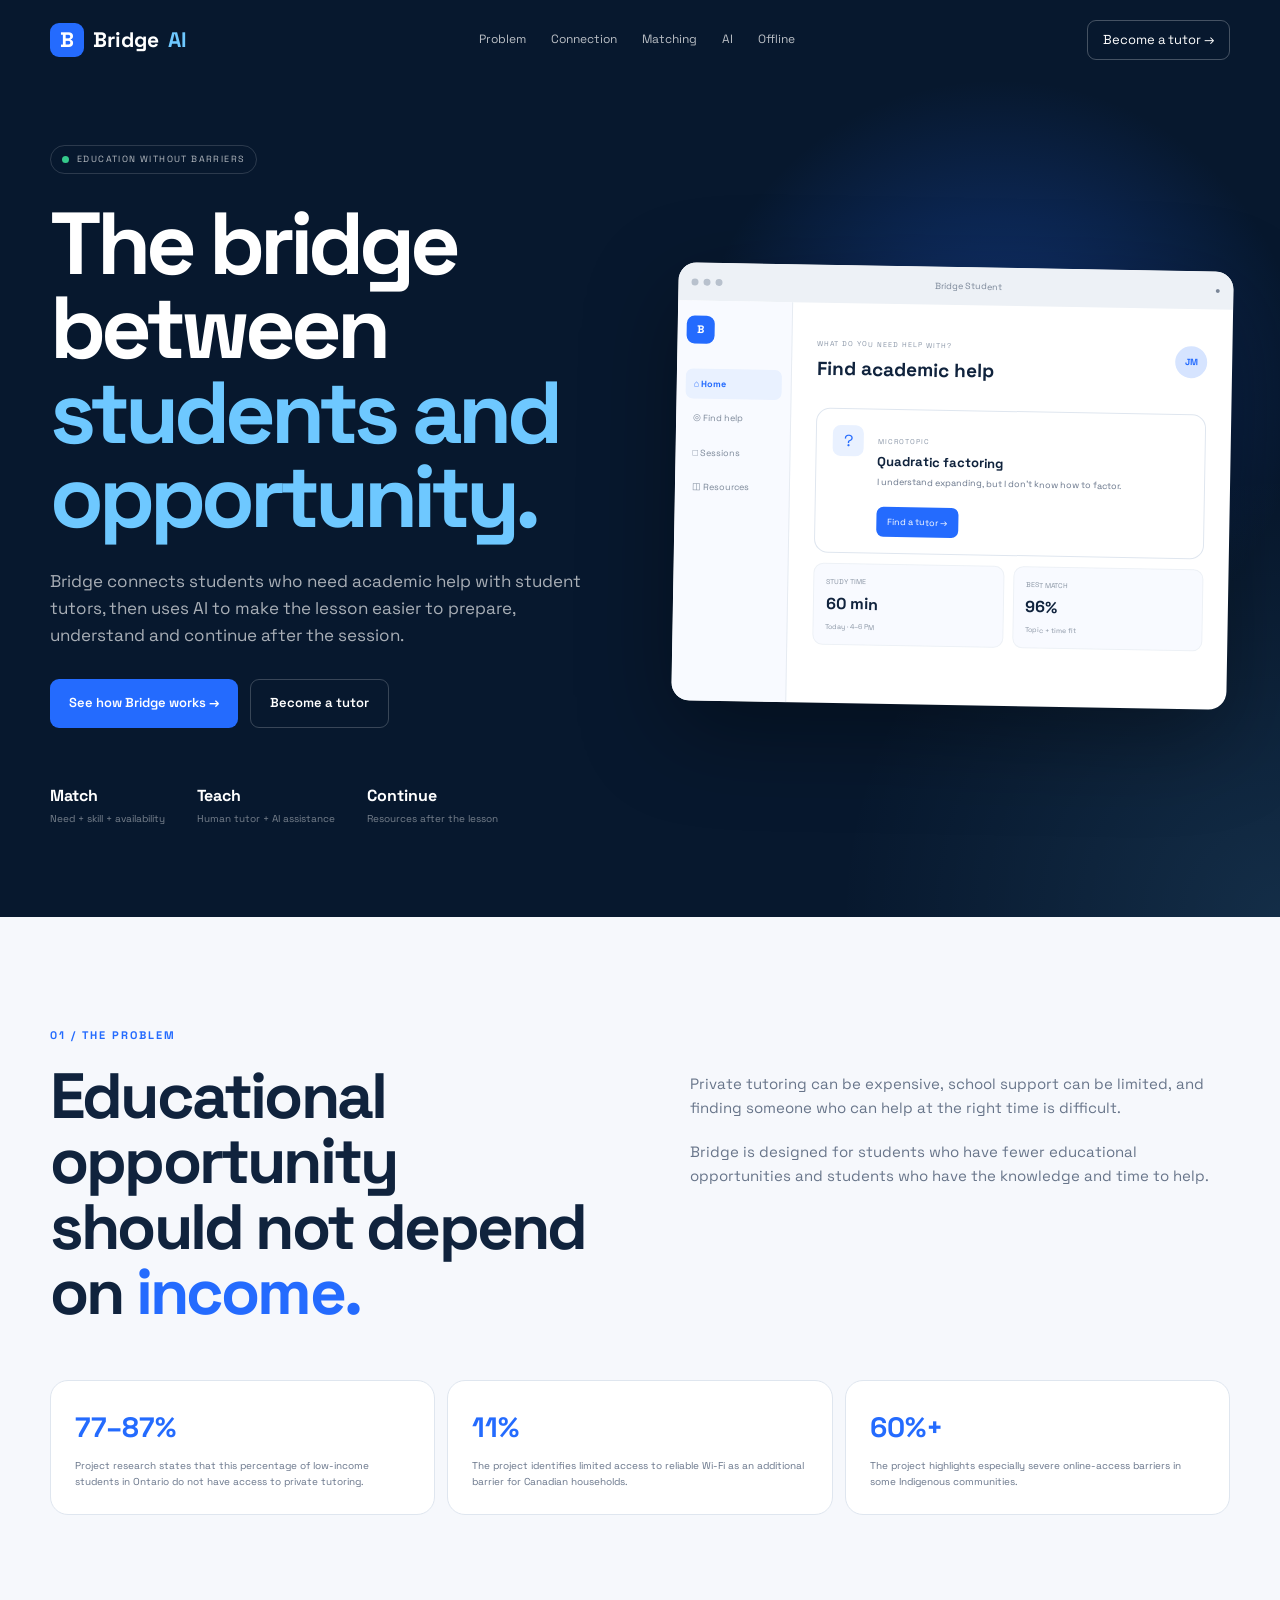
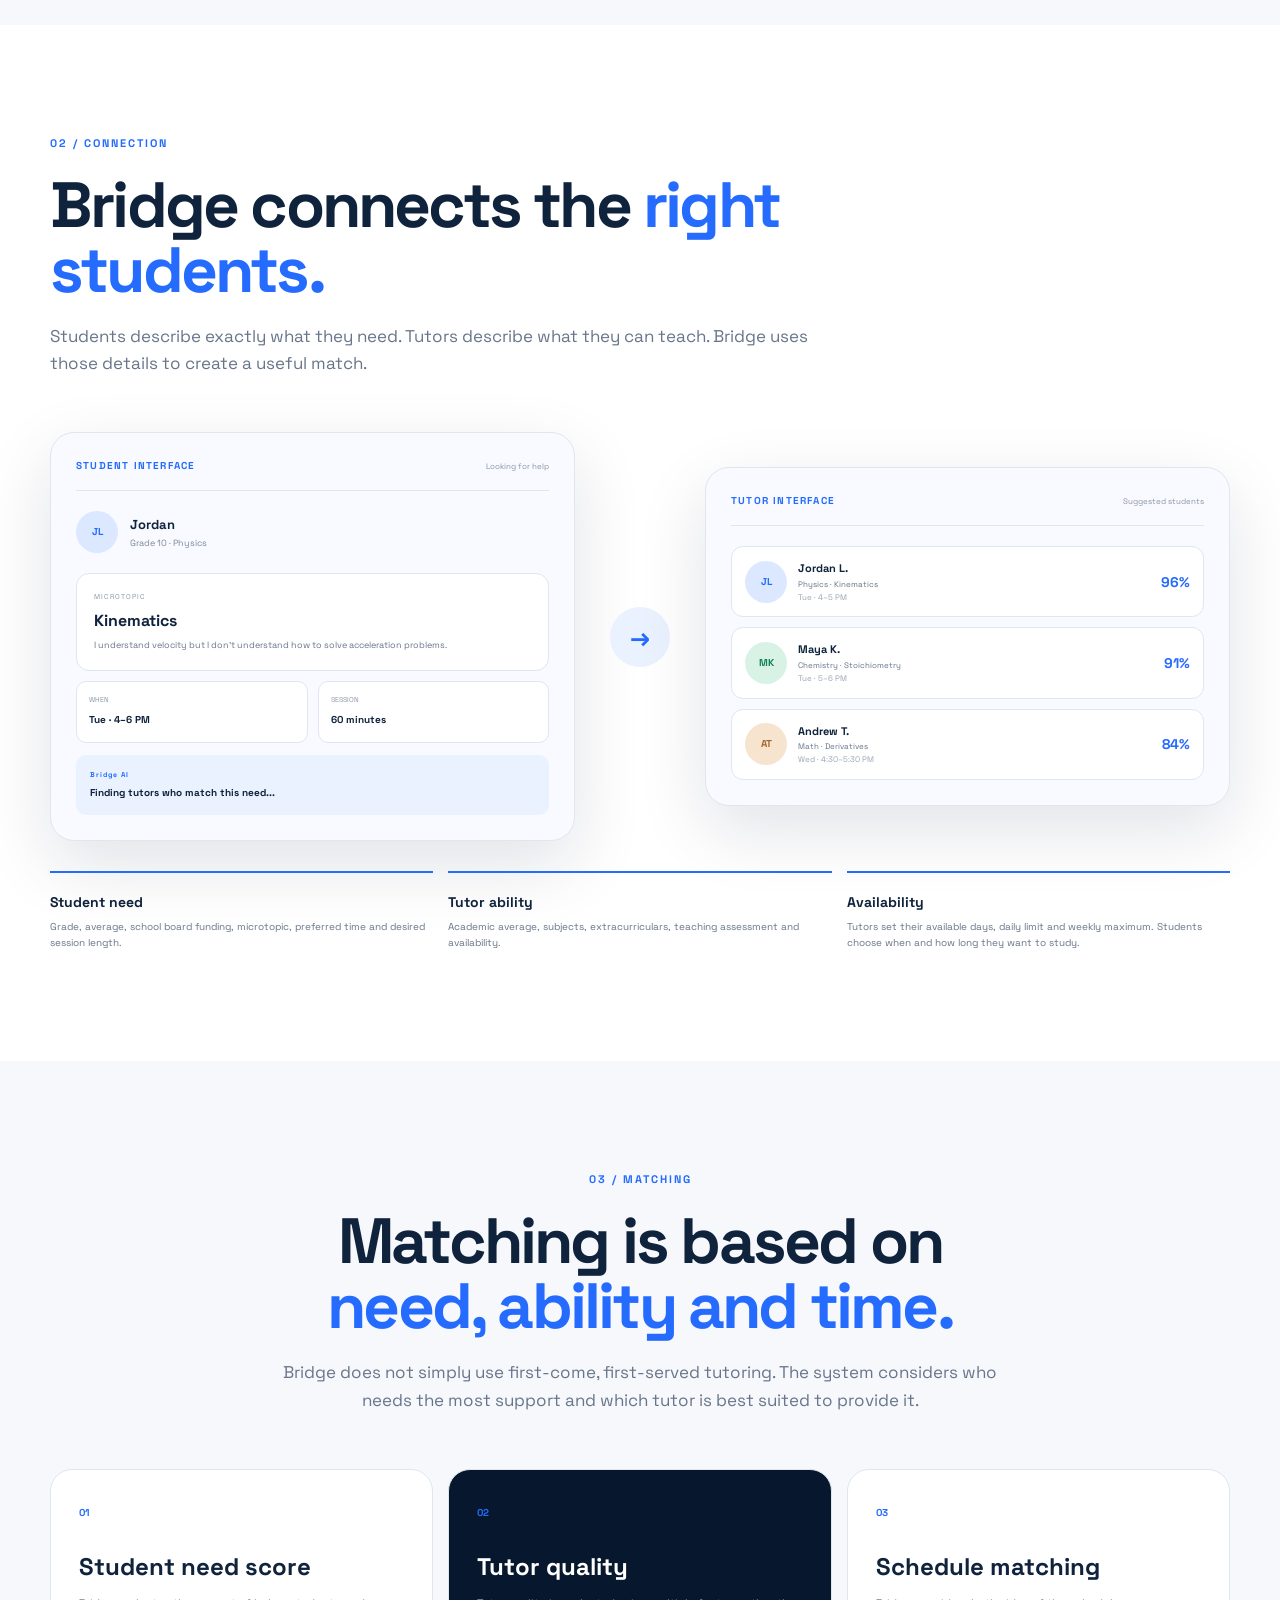
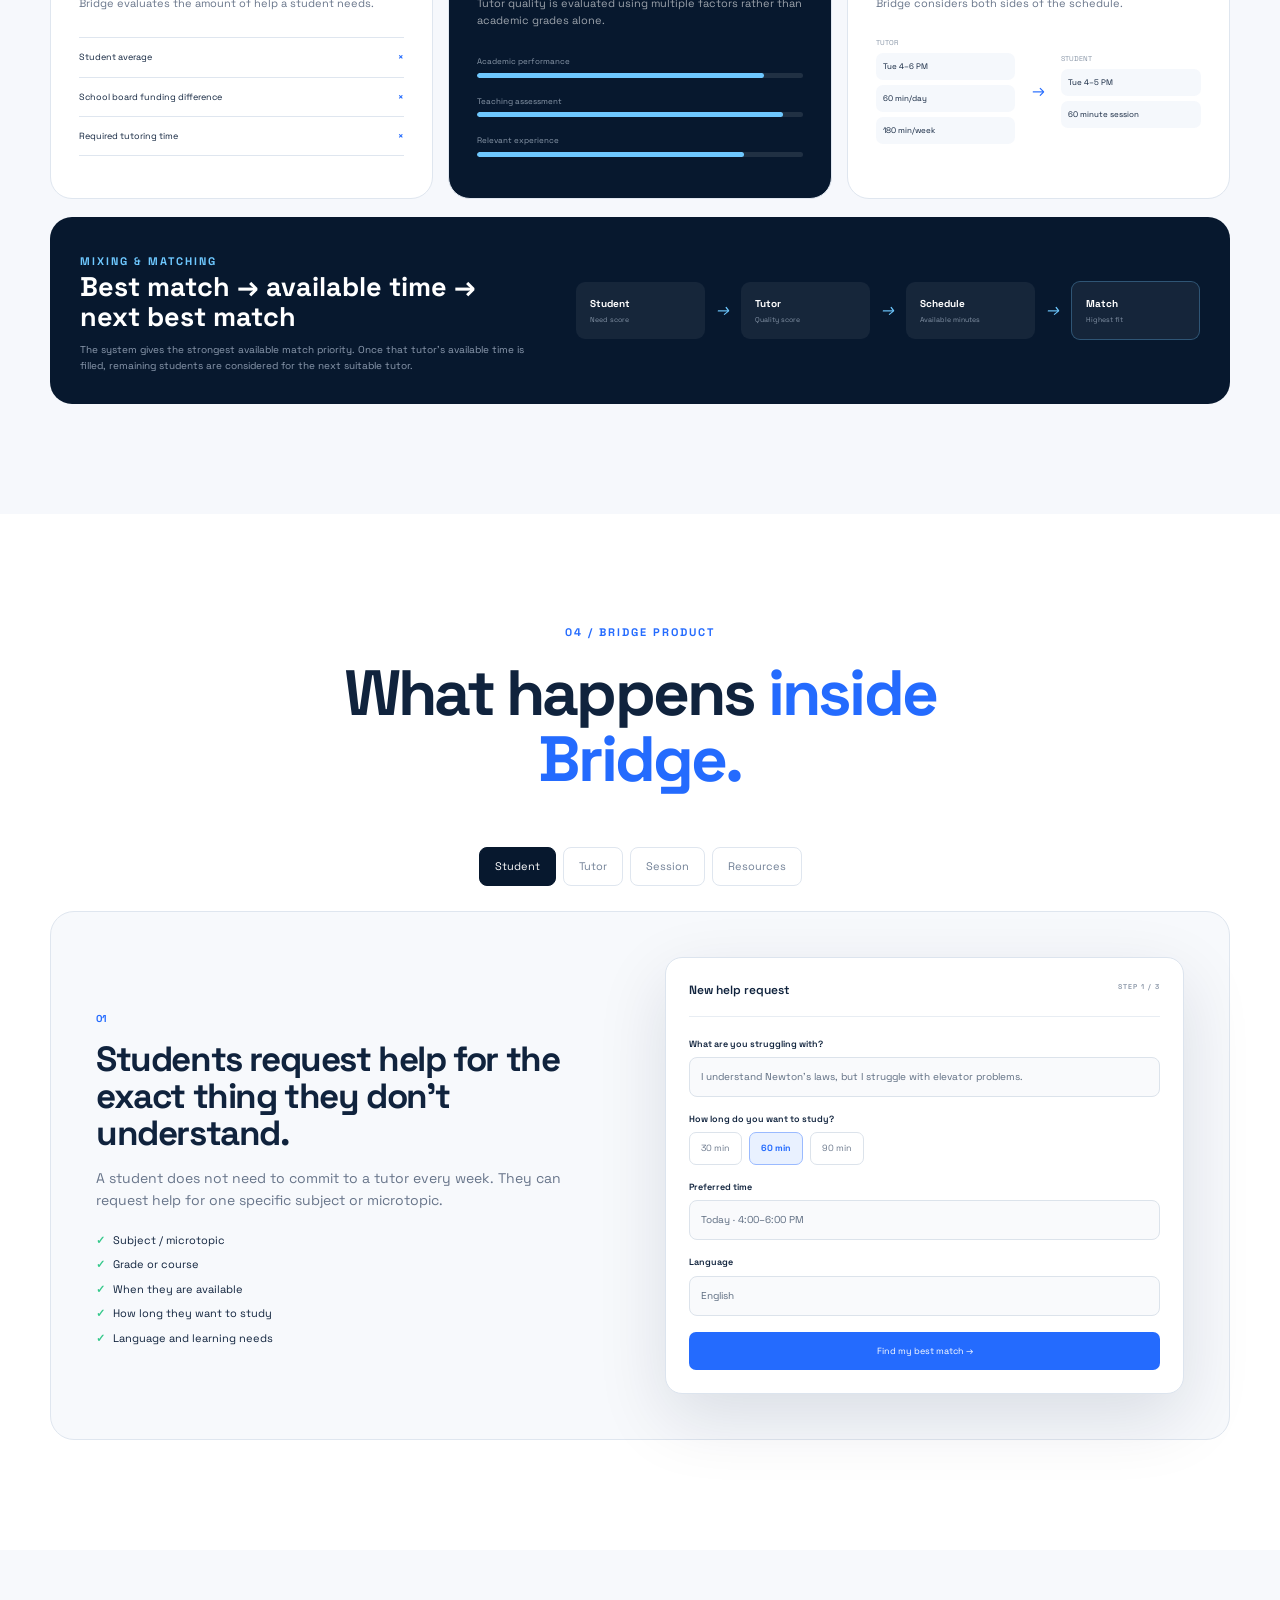
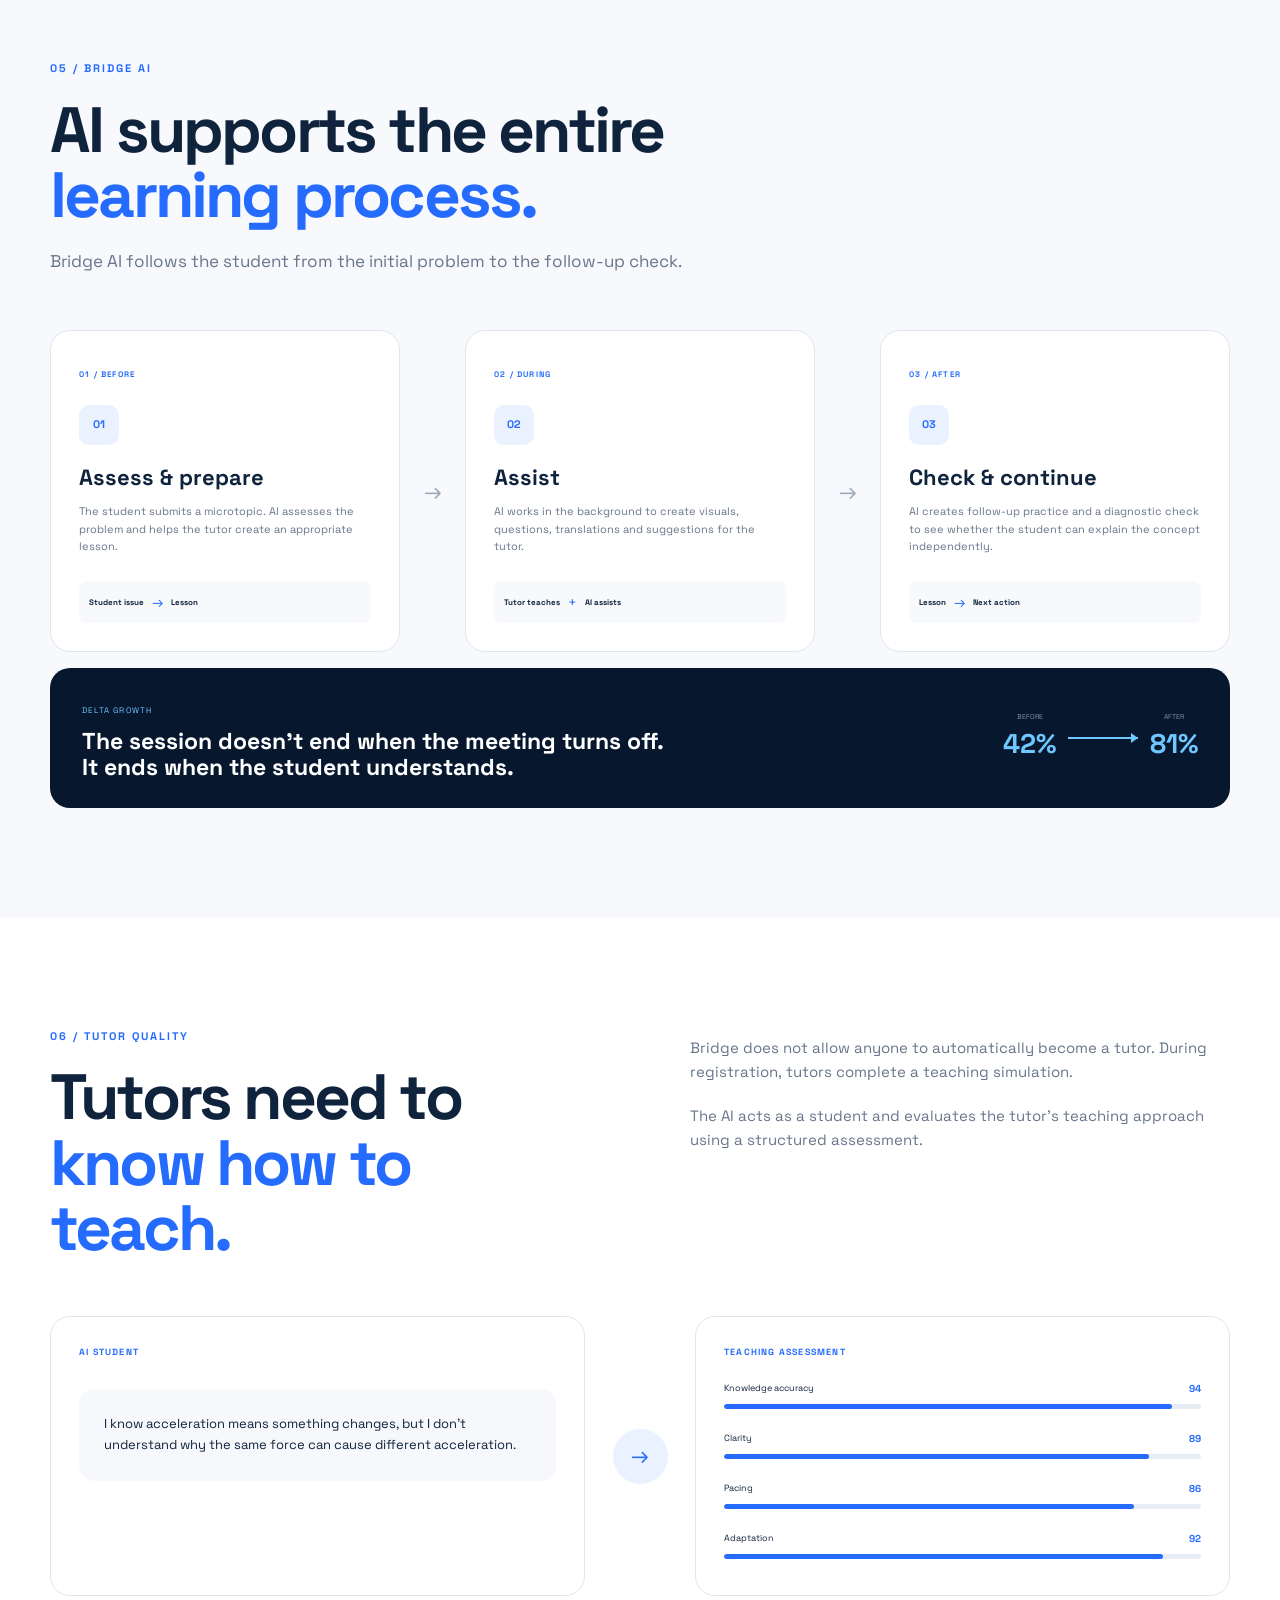
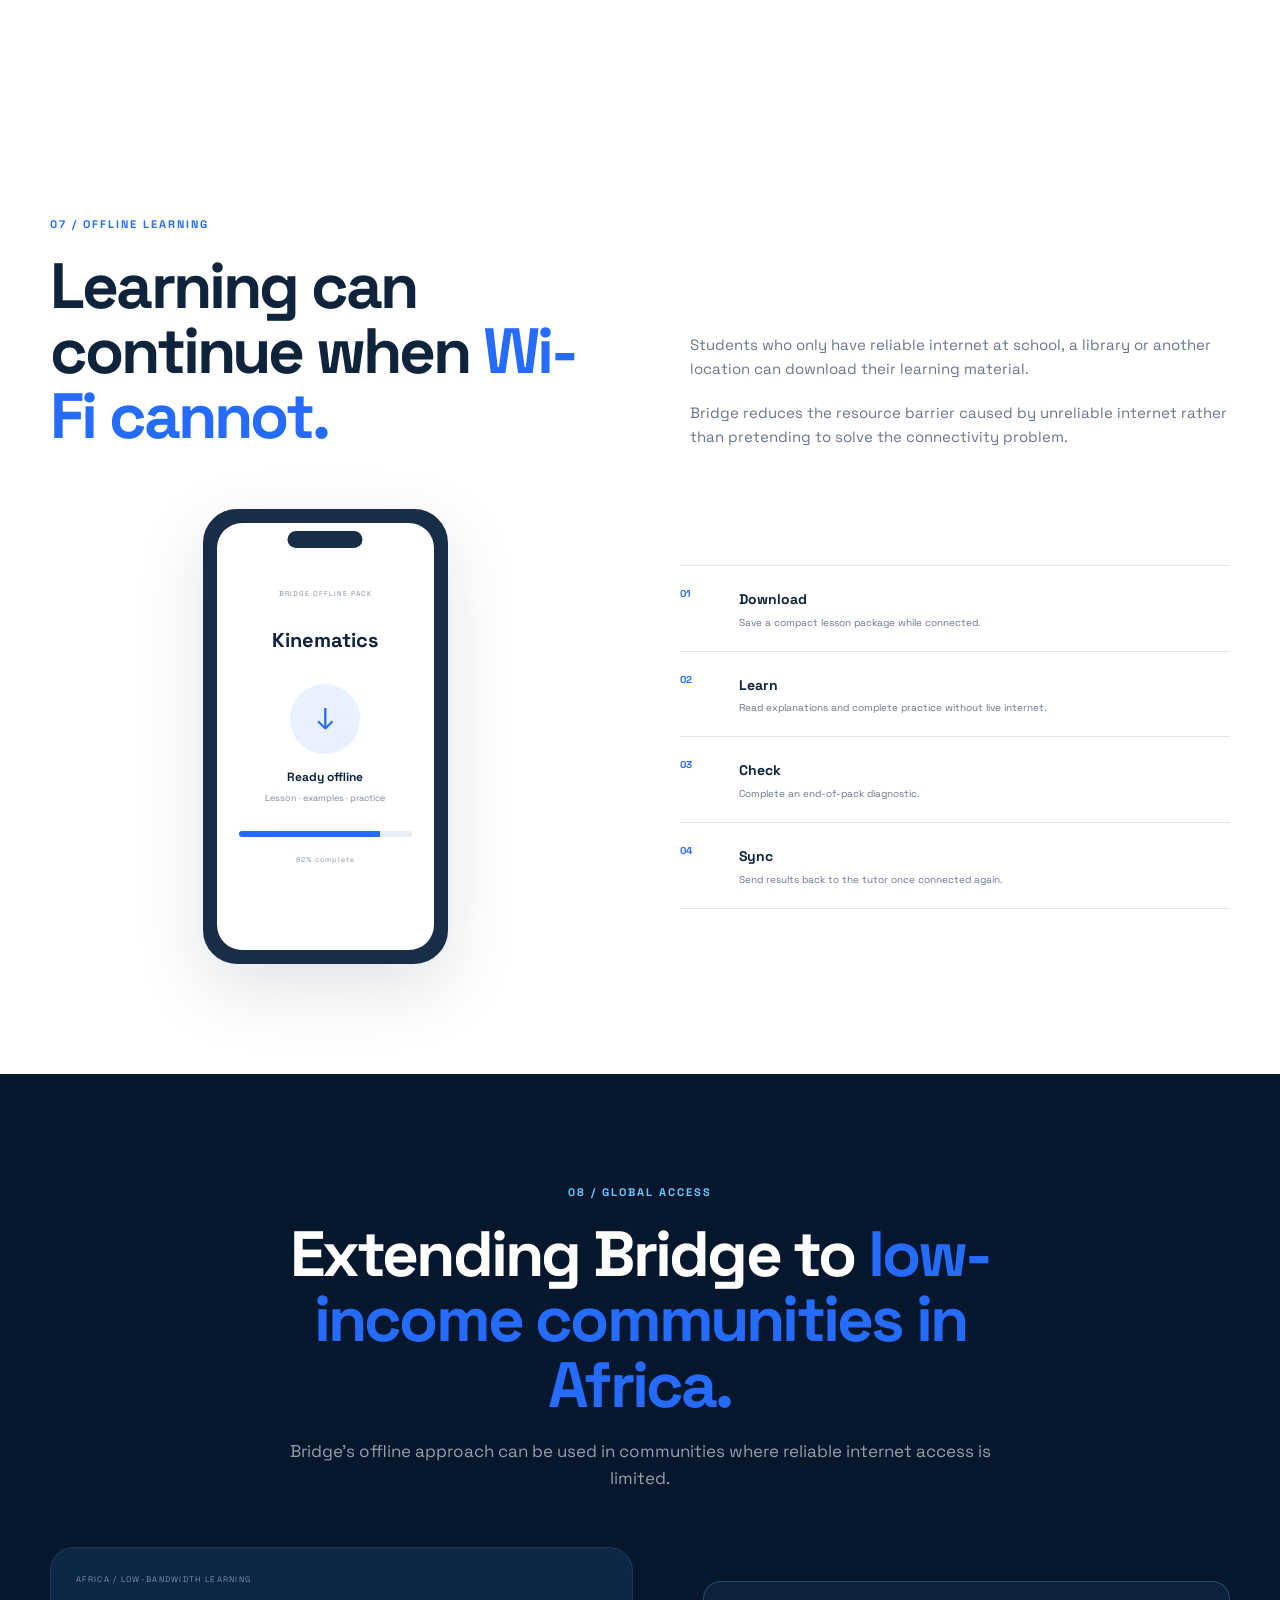
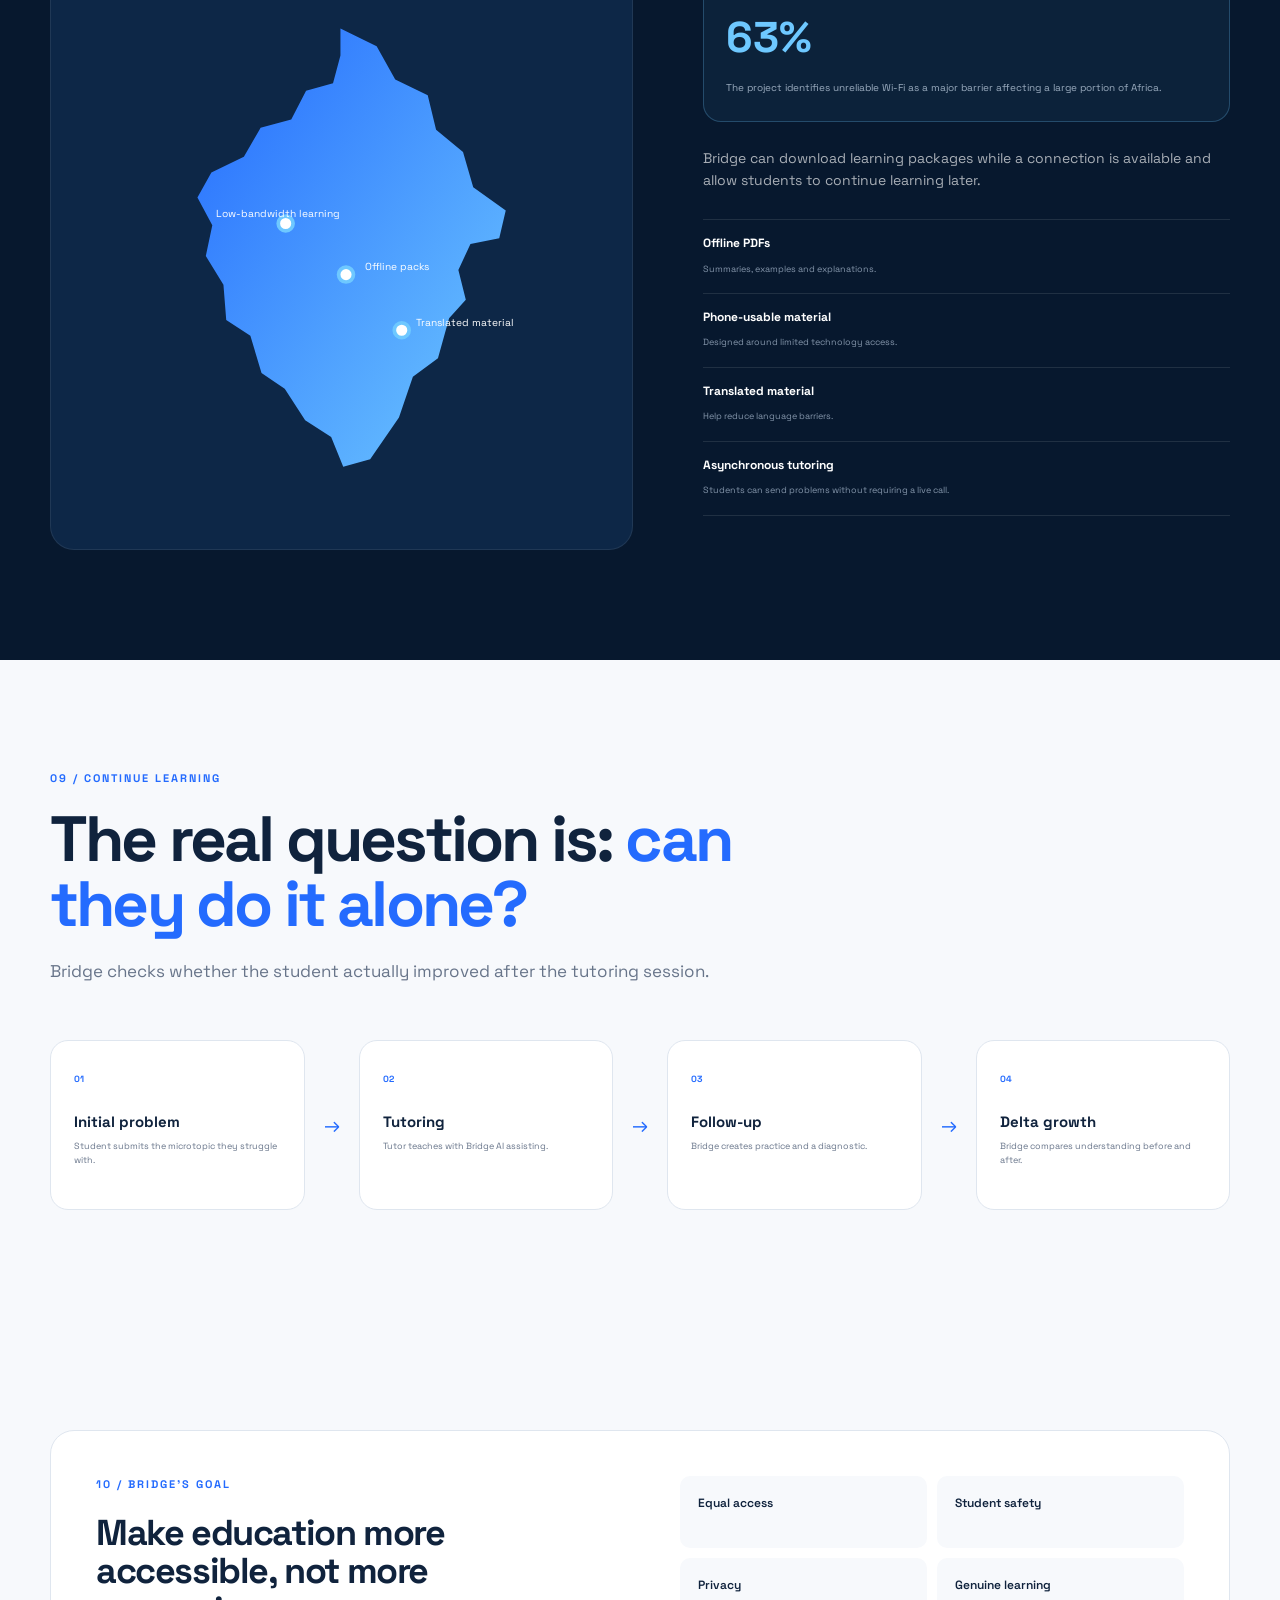
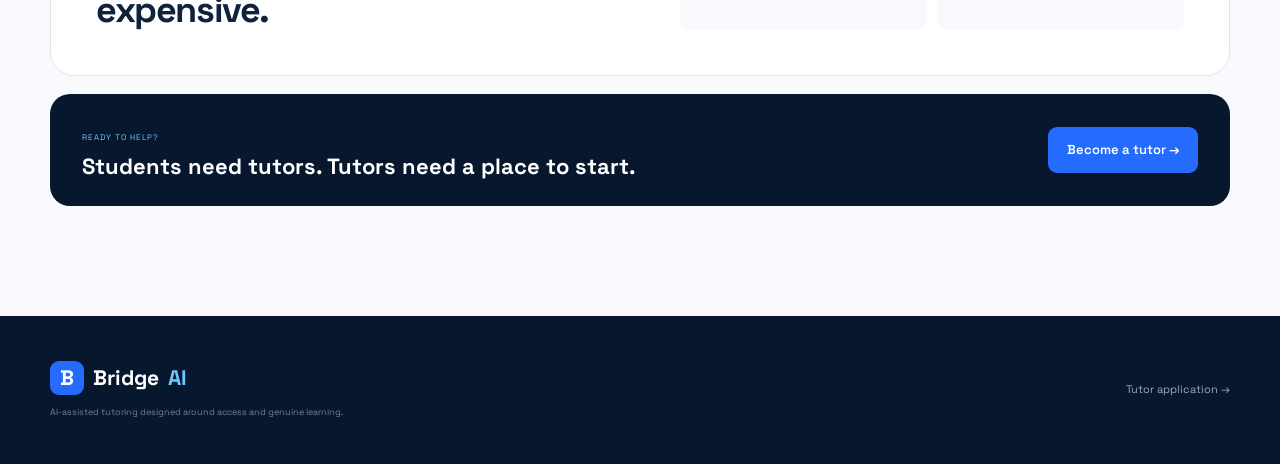
==== commit 249f6c4d: "pls work 4x" ====
--- a/index.html
+++ b/index.html
@@ -1,803 +1,1802 @@
 <!DOCTYPE html>
 <html lang="en">
 <head>
-    <meta charset="UTF-8">
-    <meta name="viewport" content="width=device-width, initial-scale=1.0">
-
-    <title>Bridge AI</title>
-
-    <link rel="stylesheet" href="style.css">
+  <meta charset="UTF-8">
+  <meta name="viewport" content="width=device-width, initial-scale=1.0">
+  <title>Bridge AI — Education Without Barriers</title>
+
+  <link rel="preconnect" href="https://fonts.googleapis.com">
+  <link rel="preconnect" href="https://fonts.gstatic.com" crossorigin>
+  <link href="https://fonts.googleapis.com/css2?family=Space+Grotesk:wght@400;500;600;700&display=swap" rel="stylesheet">
+
+  <link rel="stylesheet" href="style.css">
 </head>
 
 <body>
 
-<header>
-    <div class="nav">
-        <a href="#home" class="logo">Bridge <span>AI</span></a>
-
-        <nav>
-            <a href="#problem">The Problem</a>
-            <a href="#platform">Platform</a>
-            <a href="#ai">AI</a>
-            <a href="#offline">Offline Learning</a>
-            <a href="#africa">Global Access</a>
-        </nav>
-
-        <a href="tutor.html" class="tutor-button">Become a Tutor</a>
-    </div>
+<header class="navbar">
+  <div class="nav-container">
+
+    <a class="logo" href="#top">
+      <span class="logo-mark">B</span>
+      Bridge<span class="logo-ai">AI</span>
+    </a>
+
+    <nav class="nav-links">
+      <a href="#problem">Problem</a>
+      <a href="#connection">Connection</a>
+      <a href="#matching">Matching</a>
+      <a href="#ai">AI</a>
+      <a href="#offline">Offline</a>
+    </nav>
+
+    <a class="nav-button" href="tutor.html">
+      Become a tutor →
+    </a>
+
+  </div>
 </header>
 
 
-<main>
-
-<!-- HERO -->
-
-<section class="hero" id="home">
-
-    <div class="hero-text">
-        <p class="label">EDUCATION • ACCESS • CONNECTION</p>
-
-        <h1>
-            Education should not
-            depend on <span>income.</span>
-        </h1>
-
-        <p>
-            Bridge AI connects students who need academic help
-            with students who can provide it.
-        </p>
-
-        <div class="hero-buttons">
-            <a href="#platform" class="primary-button">Explore Bridge</a>
-            <a href="tutor.html" class="secondary-button">Become a Tutor</a>
-        </div>
-    </div>
-
-    <div class="student-interface">
-
-        <div class="interface-top">
-            <span>BRIDGE</span>
-            <span>Student</span>
-        </div>
-
-        <div class="student-content">
-
-            <div class="student-title">
-                <small>WHAT DO YOU NEED HELP WITH?</small>
-                <h3>Find a tutor</h3>
+<main id="top">
+
+<!-- =========================================================
+     HERO
+========================================================= -->
+
+<section class="hero">
+
+  <div class="hero-glow"></div>
+
+  <div class="section-container hero-inner">
+
+    <div class="hero-copy">
+
+      <div class="eyebrow">
+        <span class="eyebrow-dot"></span>
+        EDUCATION WITHOUT BARRIERS
+      </div>
+
+      <h1>
+        The bridge between
+        <span>students and opportunity.</span>
+      </h1>
+
+      <p>
+        Bridge connects students who need academic help with student tutors,
+        then uses AI to make the lesson easier to prepare, understand and
+        continue after the session.
+      </p>
+
+      <div class="hero-buttons">
+        <a class="button button-primary" href="#connection">
+          See how Bridge works →
+        </a>
+
+        <a class="button button-secondary" href="tutor.html">
+          Become a tutor
+        </a>
+      </div>
+
+      <div class="hero-points">
+        <div>
+          <strong>Match</strong>
+          <span>Need + skill + availability</span>
+        </div>
+
+        <div>
+          <strong>Teach</strong>
+          <span>Human tutor + AI assistance</span>
+        </div>
+
+        <div>
+          <strong>Continue</strong>
+          <span>Resources after the lesson</span>
+        </div>
+      </div>
+
+    </div>
+
+
+    <!-- Student interface visual -->
+
+    <div class="hero-visual app-window">
+
+      <div class="window-header">
+        <span class="window-dots">
+          <i></i><i></i><i></i>
+        </span>
+
+        <span>Bridge Student</span>
+
+        <span>●</span>
+      </div>
+
+      <div class="mock-app">
+
+        <aside class="mock-sidebar">
+
+          <div class="side-logo">B</div>
+
+          <div class="side-item active">⌂ Home</div>
+          <div class="side-item">◎ Find help</div>
+          <div class="side-item">□ Sessions</div>
+          <div class="side-item">◫ Resources</div>
+
+        </aside>
+
+
+        <div class="mock-main">
+
+          <div class="mock-top">
+
+            <div>
+              <small>WHAT DO YOU NEED HELP WITH?</small>
+              <h3>Find academic help</h3>
             </div>
 
-            <div class="request-box">
-                <span>SUBJECT</span>
-                <strong>Physics</strong>
+            <div class="avatar">JM</div>
+
+          </div>
+
+
+          <div class="mock-request">
+
+            <span class="mock-icon">?</span>
+
+            <div>
+              <small>MICROTOPIC</small>
+
+              <strong>Quadratic factoring</strong>
+
+              <p>
+                I understand expanding, but I don't know how to factor.
+              </p>
             </div>
 
-            <div class="request-box">
-                <span>TOPIC</span>
-                <strong>Kinematics</strong>
+            <button>
+              Find a tutor →
+            </button>
+
+          </div>
+
+
+          <div class="mock-mini-grid">
+
+            <div>
+              <small>STUDY TIME</small>
+              <strong>60 min</strong>
+              <span>Today · 4–6 PM</span>
             </div>
 
-            <div class="request-box">
-                <span>WHEN?</span>
-                <strong>Today · 4:00 PM</strong>
+            <div>
+              <small>BEST MATCH</small>
+              <strong>96%</strong>
+              <span>Topic + time fit</span>
             </div>
 
-            <button class="match-button" onclick="findMatch()">
-                Find a Tutor →
-            </button>
-
-            <div id="match-message"></div>
-
-        </div>
-    </div>
+          </div>
+
+        </div>
+
+      </div>
+
+    </div>
+
+  </div>
 
 </section>
 
 
-<!-- PROBLEM -->
-
-<section class="section" id="problem">
-
-    <div class="section-heading">
-        <p class="label">THE PROBLEM</p>
+<!-- =========================================================
+     PROBLEM
+========================================================= -->
+
+<section class="section problem" id="problem">
+
+  <div class="section-container">
+
+    <div class="section-label">
+      01 / THE PROBLEM
+    </div>
+
+    <div class="two-column problem-top">
+
+      <h2>
+        Educational opportunity should not depend on
+        <span>income.</span>
+      </h2>
+
+      <div class="body-copy">
+
+        <p>
+          Private tutoring can be expensive, school support can be limited,
+          and finding someone who can help at the right time is difficult.
+        </p>
+
+        <p>
+          Bridge is designed for students who have fewer educational
+          opportunities and students who have the knowledge and time to help.
+        </p>
+
+      </div>
+
+    </div>
+
+
+    <div class="stat-row">
+
+      <div>
+        <strong>77–87%</strong>
+        <span>
+          Project research states that this percentage of low-income
+          students in Ontario do not have access to private tutoring.
+        </span>
+      </div>
+
+      <div>
+        <strong>11%</strong>
+        <span>
+          The project identifies limited access to reliable Wi-Fi
+          as an additional barrier for Canadian households.
+        </span>
+      </div>
+
+      <div>
+        <strong>60%+</strong>
+        <span>
+          The project highlights especially severe online-access
+          barriers in some Indigenous communities.
+        </span>
+      </div>
+
+    </div>
+
+  </div>
+
+</section>
+
+
+<!-- =========================================================
+     CONNECTION
+========================================================= -->
+
+<section class="section connection" id="connection">
+
+  <div class="section-container">
+
+    <div class="section-header">
+
+      <div class="section-label">
+        02 / CONNECTION
+      </div>
+
+      <h2>
+        Bridge connects the
+        <span>right students.</span>
+      </h2>
+
+      <p>
+        Students describe exactly what they need. Tutors describe what
+        they can teach. Bridge uses those details to create a useful match.
+      </p>
+
+    </div>
+
+
+    <div class="connection-visual">
+
+      <!-- USER SIDE -->
+
+      <div class="connection-interface">
+
+        <div class="interface-title">
+          <span>STUDENT INTERFACE</span>
+          <small>Looking for help</small>
+        </div>
+
+        <div class="profile-top">
+          <div class="profile-avatar">JL</div>
+
+          <div>
+            <strong>Jordan</strong>
+            <span>Grade 10 · Physics</span>
+          </div>
+        </div>
+
+
+        <div class="need-box">
+
+          <small>MICROTOPIC</small>
+
+          <strong>Kinematics</strong>
+
+          <p>
+            I understand velocity but I don't understand
+            how to solve acceleration problems.
+          </p>
+
+        </div>
+
+
+        <div class="interface-row">
+
+          <div>
+            <small>WHEN</small>
+            <strong>Tue · 4–6 PM</strong>
+          </div>
+
+          <div>
+            <small>SESSION</small>
+            <strong>60 minutes</strong>
+          </div>
+
+        </div>
+
+
+        <div class="match-request">
+          <span>Bridge AI</span>
+          <strong>Finding tutors who match this need...</strong>
+        </div>
+
+      </div>
+
+
+      <div class="connection-arrow">
+        →
+      </div>
+
+
+      <!-- TUTOR SIDE -->
+
+      <div class="connection-interface tutor-dashboard">
+
+        <div class="interface-title">
+          <span>TUTOR INTERFACE</span>
+          <small>Suggested students</small>
+        </div>
+
+
+        <div class="tutor-request">
+
+          <div class="profile-avatar blue">
+            JL
+          </div>
+
+          <div class="request-content">
+            <strong>Jordan L.</strong>
+            <span>Physics · Kinematics</span>
+            <small>Tue · 4–5 PM</small>
+          </div>
+
+          <b>96%</b>
+
+        </div>
+
+
+        <div class="tutor-request">
+
+          <div class="profile-avatar green">
+            MK
+          </div>
+
+          <div class="request-content">
+            <strong>Maya K.</strong>
+            <span>Chemistry · Stoichiometry</span>
+            <small>Tue · 5–6 PM</small>
+          </div>
+
+          <b>91%</b>
+
+        </div>
+
+
+        <div class="tutor-request">
+
+          <div class="profile-avatar orange">
+            AT
+          </div>
+
+          <div class="request-content">
+            <strong>Andrew T.</strong>
+            <span>Math · Derivatives</span>
+            <small>Wed · 4:30–5:30 PM</small>
+          </div>
+
+          <b>84%</b>
+
+        </div>
+
+      </div>
+
+    </div>
+
+
+    <div class="connection-points">
+
+      <div>
+        <strong>Student need</strong>
+        <p>
+          Grade, average, school board funding, microtopic,
+          preferred time and desired session length.
+        </p>
+      </div>
+
+      <div>
+        <strong>Tutor ability</strong>
+        <p>
+          Academic average, subjects, extracurriculars,
+          teaching assessment and availability.
+        </p>
+      </div>
+
+      <div>
+        <strong>Availability</strong>
+        <p>
+          Tutors set their available days, daily limit and
+          weekly maximum. Students choose when and how long
+          they want to study.
+        </p>
+      </div>
+
+    </div>
+
+  </div>
+
+</section>
+
+
+<!-- =========================================================
+     MATCHING
+========================================================= -->
+
+<section class="section matching" id="matching">
+
+  <div class="section-container">
+
+    <div class="section-header center">
+
+      <div class="section-label">
+        03 / MATCHING
+      </div>
+
+      <h2>
+        Matching is based on
+        <span>need, ability and time.</span>
+      </h2>
+
+      <p>
+        Bridge does not simply use first-come, first-served tutoring.
+        The system considers who needs the most support and which tutor
+        is best suited to provide it.
+      </p>
+
+    </div>
+
+
+    <div class="matching-grid">
+
+      <div class="matching-card">
+
+        <span class="matching-number">01</span>
+
+        <h3>Student need score</h3>
+
+        <p>
+          Bridge evaluates the amount of help a student needs.
+        </p>
+
+        <div class="score-list">
+
+          <div>
+            <span>Student average</span>
+            <b>×</b>
+          </div>
+
+          <div>
+            <span>School board funding difference</span>
+            <b>×</b>
+          </div>
+
+          <div>
+            <span>Required tutoring time</span>
+            <b>×</b>
+          </div>
+
+        </div>
+
+      </div>
+
+
+      <div class="matching-card dark">
+
+        <span class="matching-number">02</span>
+
+        <h3>Tutor quality</h3>
+
+        <p>
+          Tutor quality is evaluated using multiple factors rather
+          than academic grades alone.
+        </p>
+
+        <div class="quality-bars">
+
+          <div>
+            <span>Academic performance</span>
+            <i><b style="width:88%"></b></i>
+          </div>
+
+          <div>
+            <span>Teaching assessment</span>
+            <i><b style="width:94%"></b></i>
+          </div>
+
+          <div>
+            <span>Relevant experience</span>
+            <i><b style="width:82%"></b></i>
+          </div>
+
+        </div>
+
+      </div>
+
+
+      <div class="matching-card">
+
+        <span class="matching-number">03</span>
+
+        <h3>Schedule matching</h3>
+
+        <p>
+          Bridge considers both sides of the schedule.
+        </p>
+
+        <div class="schedule-visual">
+
+          <div>
+            <small>TUTOR</small>
+            <span>Tue 4–6 PM</span>
+            <span>60 min/day</span>
+            <span>180 min/week</span>
+          </div>
+
+          <div class="schedule-line">
+            →
+          </div>
+
+          <div>
+            <small>STUDENT</small>
+            <span>Tue 4–5 PM</span>
+            <span>60 minute session</span>
+          </div>
+
+        </div>
+
+      </div>
+
+    </div>
+
+
+    <div class="algorithm-box">
+
+      <div>
+
+        <span class="section-label">
+          MIXING & MATCHING
+        </span>
+
+        <h3>
+          Best match → available time → next best match
+        </h3>
+
+        <p>
+          The system gives the strongest available match priority.
+          Once that tutor's available time is filled, remaining
+          students are considered for the next suitable tutor.
+        </p>
+
+      </div>
+
+
+      <div class="algorithm-flow">
+
+        <div>
+          <b>Student</b>
+          <span>Need score</span>
+        </div>
+
+        <i>→</i>
+
+        <div>
+          <b>Tutor</b>
+          <span>Quality score</span>
+        </div>
+
+        <i>→</i>
+
+        <div>
+          <b>Schedule</b>
+          <span>Available minutes</span>
+        </div>
+
+        <i>→</i>
+
+        <div class="algorithm-result">
+          <b>Match</b>
+          <span>Highest fit</span>
+        </div>
+
+      </div>
+
+    </div>
+
+  </div>
+
+</section>
+
+
+<!-- =========================================================
+     PRODUCT TABS
+========================================================= -->
+
+<section class="section product">
+
+  <div class="section-container">
+
+    <div class="section-header center">
+
+      <div class="section-label">
+        04 / BRIDGE PRODUCT
+      </div>
+
+      <h2>
+        What happens
+        <span>inside Bridge.</span>
+      </h2>
+
+    </div>
+
+
+    <div class="tabs">
+
+      <button class="tab active" data-tab="student">
+        Student
+      </button>
+
+      <button class="tab" data-tab="tutor">
+        Tutor
+      </button>
+
+      <button class="tab" data-tab="session">
+        Session
+      </button>
+
+      <button class="tab" data-tab="resources">
+        Resources
+      </button>
+
+    </div>
+
+
+    <!-- STUDENT TAB -->
+
+    <div class="tab-panel active" id="student">
+
+      <div class="panel-copy">
+
+        <span class="panel-number">01</span>
+
+        <h3>
+          Students request help for the exact thing they don't understand.
+        </h3>
+
+        <p>
+          A student does not need to commit to a tutor every week.
+          They can request help for one specific subject or microtopic.
+        </p>
+
+        <ul>
+          <li>Subject / microtopic</li>
+          <li>Grade or course</li>
+          <li>When they are available</li>
+          <li>How long they want to study</li>
+          <li>Language and learning needs</li>
+        </ul>
+
+      </div>
+
+
+      <div class="interface-card student-ui">
+
+        <div class="ui-header">
+          <span>New help request</span>
+          <small>STEP 1 / 3</small>
+        </div>
+
+        <label>What are you struggling with?</label>
+
+        <div class="fake-input">
+          I understand Newton's laws, but I struggle with
+          elevator problems.
+        </div>
+
+
+        <label>How long do you want to study?</label>
+
+        <div class="duration-row">
+
+          <button>30 min</button>
+          <button class="selected">60 min</button>
+          <button>90 min</button>
+
+        </div>
+
+
+        <label>Preferred time</label>
+
+        <div class="fake-input">
+          Today · 4:00–6:00 PM
+        </div>
+
+
+        <label>Language</label>
+
+        <div class="fake-input">
+          English
+        </div>
+
+
+        <button class="ui-button find-button">
+          Find my best match →
+        </button>
+
+      </div>
+
+    </div>
+
+
+    <!-- TUTOR TAB -->
+
+    <div class="tab-panel" id="tutor">
+
+      <div class="panel-copy">
+
+        <span class="panel-number">02</span>
+
+        <h3>
+          Tutors see students who need their specific skills.
+        </h3>
+
+        <p>
+          Instead of searching through every student, tutors receive
+          suggested students based on their subjects, quality,
+          availability and schedule limits.
+        </p>
+
+        <ul>
+          <li>Specific microtopic</li>
+          <li>Match score</li>
+          <li>Available time</li>
+          <li>Student need</li>
+          <li>Weekly tutoring limit</li>
+        </ul>
+
+      </div>
+
+
+      <div class="interface-card tutor-ui">
+
+        <div class="ui-header">
+          <span>Recommended students</span>
+          <small>TODAY</small>
+        </div>
+
+
+        <div class="student-request revealed">
+
+          <div class="request-avatar">
+            JL
+          </div>
+
+          <div>
+            <strong>Jordan L.</strong>
+            <span>Physics · Kinematics</span>
+            <small>Tue 4:00–5:00</small>
+          </div>
+
+          <b>96%</b>
+
+        </div>
+
+
+        <div class="student-request revealed">
+
+          <div class="request-avatar green">
+            MK
+          </div>
+
+          <div>
+            <strong>Maya K.</strong>
+            <span>Chemistry · Stoichiometry</span>
+            <small>Tue 5:00–6:00</small>
+          </div>
+
+          <b>91%</b>
+
+        </div>
+
+
+        <div class="student-request revealed">
+
+          <div class="request-avatar orange">
+            AT
+          </div>
+
+          <div>
+            <strong>Andrew T.</strong>
+            <span>Math · Derivatives</span>
+            <small>Wed 4:30–5:30</small>
+          </div>
+
+          <b>84%</b>
+
+        </div>
+
+      </div>
+
+    </div>
+
+
+    <!-- SESSION TAB -->
+
+    <div class="tab-panel" id="session">
+
+      <div class="panel-copy">
+
+        <span class="panel-number">03</span>
+
+        <h3>
+          AI works alongside the tutor during the lesson.
+        </h3>
+
+        <p>
+          Bridge AI is a teaching assistant rather than the teacher.
+          The tutor remains responsible for teaching the student.
+        </p>
+
+        <ul>
+          <li>Generate visuals</li>
+          <li>Create practice questions</li>
+          <li>Suggest explanations</li>
+          <li>Translate material</li>
+          <li>Adapt material to the student's level</li>
+        </ul>
+
+      </div>
+
+
+      <div class="lesson-visual">
+
+        <div class="lesson-header">
+          <span>BRIDGE SESSION</span>
+          <small>AI ASSISTING</small>
+        </div>
+
+
+        <div class="whiteboard">
+
+          <div class="equation">
+            F = ma
+          </div>
+
+          <div class="visual-arrow">
+            ↓
+          </div>
+
+          <div class="visual-box">
+            <strong>AI suggestion</strong>
+            <span>
+              Try a real-world elevator example.
+            </span>
+          </div>
+
+          <div class="visual-box">
+            <strong>Practice</strong>
+            <span>
+              Generate a question at the student's level.
+            </span>
+          </div>
+
+        </div>
+
+      </div>
+
+    </div>
+
+
+    <!-- RESOURCES TAB -->
+
+    <div class="tab-panel" id="resources">
+
+      <div class="panel-copy">
+
+        <span class="panel-number">04</span>
+
+        <h3>
+          The lesson continues after the tutor leaves.
+        </h3>
+
+        <p>
+          Bridge creates follow-up material based on what the student
+          still needs to understand.
+        </p>
+
+        <ul>
+          <li>Summaries</li>
+          <li>Practice questions</li>
+          <li>Flashcards</li>
+          <li>Fill-in notes</li>
+          <li>Diagnostic quiz</li>
+        </ul>
+
+      </div>
+
+
+      <div class="interface-card resource-ui">
+
+        <div class="ui-header">
+          <span>Lesson resources</span>
+          <small>KINEMATICS</small>
+        </div>
+
+
+        <div class="file-row">
+          <span class="file-icon">PDF</span>
+
+          <div>
+            <strong>Lesson summary</strong>
+            <small>Downloadable explanation</small>
+          </div>
+
+          <b>↓</b>
+        </div>
+
+
+        <div class="file-row">
+          <span class="file-icon">Q</span>
+
+          <div>
+            <strong>Practice questions</strong>
+            <small>10 questions + checking</small>
+          </div>
+
+          <b>→</b>
+        </div>
+
+
+        <div class="file-row">
+          <span class="file-icon">★</span>
+
+          <div>
+            <strong>Flashcards</strong>
+            <small>Important terms and steps</small>
+          </div>
+
+          <b>→</b>
+        </div>
+
+
+        <div class="file-row">
+          <span class="file-icon">✓</span>
+
+          <div>
+            <strong>Diagnostic</strong>
+            <small>Check understanding after the lesson</small>
+          </div>
+
+          <b>→</b>
+        </div>
+
+      </div>
+
+    </div>
+
+  </div>
+
+</section>
+
+
+<!-- =========================================================
+     AI WORKFLOW
+========================================================= -->
+
+<section class="section ai" id="ai">
+
+  <div class="section-container">
+
+    <div class="section-header">
+
+      <div class="section-label">
+        05 / BRIDGE AI
+      </div>
+
+      <h2>
+        AI supports the entire
+        <span>learning process.</span>
+      </h2>
+
+      <p>
+        Bridge AI follows the student from the initial problem to
+        the follow-up check.
+      </p>
+
+    </div>
+
+
+    <div class="ai-flow">
+
+      <article class="ai-card">
+
+        <span>01 / BEFORE</span>
+
+        <div class="ai-icon">
+          01
+        </div>
+
+        <h3>Assess & prepare</h3>
+
+        <p>
+          The student submits a microtopic. AI assesses the problem
+          and helps the tutor create an appropriate lesson.
+        </p>
+
+        <div class="ai-mini">
+          <b>Student issue</b>
+          <span>→</span>
+          <b>Lesson</b>
+        </div>
+
+      </article>
+
+
+      <div class="flow-arrow">→</div>
+
+
+      <article class="ai-card">
+
+        <span>02 / DURING</span>
+
+        <div class="ai-icon">
+          02
+        </div>
+
+        <h3>Assist</h3>
+
+        <p>
+          AI works in the background to create visuals, questions,
+          translations and suggestions for the tutor.
+        </p>
+
+        <div class="ai-mini">
+          <b>Tutor teaches</b>
+          <span>+</span>
+          <b>AI assists</b>
+        </div>
+
+      </article>
+
+
+      <div class="flow-arrow">→</div>
+
+
+      <article class="ai-card">
+
+        <span>03 / AFTER</span>
+
+        <div class="ai-icon">
+          03
+        </div>
+
+        <h3>Check & continue</h3>
+
+        <p>
+          AI creates follow-up practice and a diagnostic check to
+          see whether the student can explain the concept independently.
+        </p>
+
+        <div class="ai-mini">
+          <b>Lesson</b>
+          <span>→</span>
+          <b>Next action</b>
+        </div>
+
+      </article>
+
+    </div>
+
+
+    <div class="growth-card">
+
+      <div>
+
+        <span>DELTA GROWTH</span>
+
+        <h3>
+          The session doesn't end when the meeting turns off.
+          It ends when the student understands.
+        </h3>
+
+      </div>
+
+
+      <div class="growth-visual">
+
+        <div>
+          <small>BEFORE</small>
+          <strong>42%</strong>
+        </div>
+
+        <i></i>
+
+        <div>
+          <small>AFTER</small>
+          <strong>81%</strong>
+        </div>
+
+      </div>
+
+    </div>
+
+  </div>
+
+</section>
+
+
+<!-- =========================================================
+     TUTOR QUALITY
+========================================================= -->
+
+<section class="section tutor-quality">
+
+  <div class="section-container">
+
+    <div class="two-column">
+
+      <div>
+
+        <div class="section-label">
+          06 / TUTOR QUALITY
+        </div>
 
         <h2>
-            Students do not have
-            <span>equal access</span> to education.
+          Tutors need to
+          <span>know how to teach.</span>
         </h2>
-    </div>
-
-    <div class="problem-layout">
-
-        <div class="problem-copy">
+
+      </div>
+
+
+      <div class="body-copy">
+
+        <p>
+          Bridge does not allow anyone to automatically become a tutor.
+          During registration, tutors complete a teaching simulation.
+        </p>
+
+        <p>
+          The AI acts as a student and evaluates the tutor's teaching
+          approach using a structured assessment.
+        </p>
+
+      </div>
+
+    </div>
+
+
+    <div class="quality-visual">
+
+      <div class="simulation-side">
+
+        <span>AI STUDENT</span>
+
+        <div class="speech-bubble">
+          I know acceleration means something changes,
+          but I don't understand why the same force can
+          cause different acceleration.
+        </div>
+
+      </div>
+
+
+      <div class="quality-arrow">
+        →
+      </div>
+
+
+      <div class="evaluation-side">
+
+        <span>TEACHING ASSESSMENT</span>
+
+        <div class="evaluation-row">
+          <label>Knowledge accuracy</label>
+          <b>94</b>
+          <i><em style="width:94%"></em></i>
+        </div>
+
+        <div class="evaluation-row">
+          <label>Clarity</label>
+          <b>89</b>
+          <i><em style="width:89%"></em></i>
+        </div>
+
+        <div class="evaluation-row">
+          <label>Pacing</label>
+          <b>86</b>
+          <i><em style="width:86%"></em></i>
+        </div>
+
+        <div class="evaluation-row">
+          <label>Adaptation</label>
+          <b>92</b>
+          <i><em style="width:92%"></em></i>
+        </div>
+
+      </div>
+
+    </div>
+
+  </div>
+
+</section>
+
+
+<!-- =========================================================
+     OFFLINE
+========================================================= -->
+
+<section class="section access" id="offline">
+
+  <div class="section-container">
+
+    <div class="two-column access-top">
+
+      <div>
+
+        <div class="section-label">
+          07 / OFFLINE LEARNING
+        </div>
+
+        <h2>
+          Learning can continue when
+          <span>Wi-Fi cannot.</span>
+        </h2>
+
+      </div>
+
+
+      <div class="body-copy">
+
+        <p>
+          Students who only have reliable internet at school, a library
+          or another location can download their learning material.
+        </p>
+
+        <p>
+          Bridge reduces the resource barrier caused by unreliable
+          internet rather than pretending to solve the connectivity problem.
+        </p>
+
+      </div>
+
+    </div>
+
+
+    <div class="offline-layout">
+
+      <div class="phone-visual">
+
+        <div class="phone">
+
+          <div class="phone-screen">
+
+            <div class="phone-notch"></div>
+
+            <small>BRIDGE OFFLINE PACK</small>
+
+            <h4>Kinematics</h4>
+
+            <div class="download-icon">
+              ↓
+            </div>
+
+            <strong>Ready offline</strong>
+
+            <span>
+              Lesson · examples · practice
+            </span>
+
+            <div class="offline-bar">
+              <i></i>
+            </div>
+
+            <small>
+              82% complete
+            </small>
+
+          </div>
+
+        </div>
+
+      </div>
+
+
+      <div class="offline-steps">
+
+        <div>
+
+          <span>01</span>
+
+          <div>
+            <strong>Download</strong>
 
             <p>
-                Students from low-income communities may not have
-                access to private tutors, academic mentors, paid
-                worksheets or reliable technology.
+              Save a compact lesson package while connected.
             </p>
+          </div>
+
+        </div>
+
+
+        <div>
+
+          <span>02</span>
+
+          <div>
+            <strong>Learn</strong>
 
             <p>
-                Even students who want to help others often have
-                no simple way to find people who need help.
+              Read explanations and complete practice without live internet.
             </p>
+          </div>
+
+        </div>
+
+
+        <div>
+
+          <span>03</span>
+
+          <div>
+            <strong>Check</strong>
 
             <p>
-                Scheduling can also be difficult because every
-                student has different availability.
+              Complete an end-of-pack diagnostic.
             </p>
-
-        </div>
-
-        <div class="problem-stat">
-
-            <strong>77–87%</strong>
+          </div>
+
+        </div>
+
+
+        <div>
+
+          <span>04</span>
+
+          <div>
+            <strong>Sync</strong>
 
             <p>
-                of low-income students do not have access to
-                private tutoring in Ontario.
+              Send results back to the tutor once connected again.
             </p>
-
-        </div>
-
-    </div>
-
-    <div class="barriers">
-
-        <div>
-            <strong>$$$$</strong>
-            <span>Private tutoring can be expensive.</span>
-        </div>
-
-        <div>
-            <strong>Wi-Fi</strong>
-            <span>Some students have unreliable internet access.</span>
-        </div>
-
-        <div>
-            <strong>Language</strong>
-            <span>Students may struggle with language barriers.</span>
-        </div>
-
-        <div>
-            <strong>TIME</strong>
-            <span>Finding a compatible tutoring time is difficult.</span>
-        </div>
-
-    </div>
+          </div>
+
+        </div>
+
+      </div>
+
+    </div>
+
+  </div>
 
 </section>
 
 
-<!-- PLATFORM -->
-
-<section class="section platform" id="platform">
-
-    <div class="section-heading">
-        <p class="label">THE BRIDGE PLATFORM</p>
+<!-- =========================================================
+     AFRICA
+========================================================= -->
+
+<section class="section africa">
+
+  <div class="section-container">
+
+    <div class="section-header center">
+
+      <div class="section-label">
+        08 / GLOBAL ACCESS
+      </div>
+
+      <h2>
+        Extending Bridge to
+        <span>low-income communities in Africa.</span>
+      </h2>
+
+      <p>
+        Bridge's offline approach can be used in communities where
+        reliable internet access is limited.
+      </p>
+
+    </div>
+
+
+    <div class="africa-layout">
+
+
+      <!-- MAP VISUAL -->
+
+      <div class="africa-map-card">
+
+        <div class="map-label">
+          AFRICA / LOW-BANDWIDTH LEARNING
+        </div>
+
+
+        <svg
+          class="africa-map"
+          viewBox="0 0 500 560"
+          role="img"
+          aria-label="Stylized map of Africa"
+        >
+
+          <defs>
+
+            <linearGradient
+              id="africaFill"
+              x1="0"
+              y1="0"
+              x2="1"
+              y2="1"
+            >
+
+              <stop
+                offset="0"
+                stop-color="#246bfe"
+              />
+
+              <stop
+                offset="1"
+                stop-color="#6ec8ff"
+              />
+
+            </linearGradient>
+
+          </defs>
+
+
+          <path
+            fill="url(#africaFill)"
+            d="
+              M249 35
+              l39 19
+              20 36
+              35 17
+              9 37
+              29 24
+              11 38
+              35 25
+              -7 30
+              -31 6
+              -13 28
+              8 32
+              -18 20
+              -12 43
+              -27 20
+              -15 44
+              -31 45
+              -29 8
+              -13-32
+              -28-18
+              -22-34
+              -25-17
+              -12-40
+              -26-17
+              -3-38
+              -19-31
+              7-33
+              -16-30
+              15-27
+              35-17
+              18-31
+              33-9
+              16-31
+              29-8
+              8-30
+              z
+            "
+          />
+
+
+          <circle
+            cx="255"
+            cy="300"
+            r="8"
+            class="map-dot"
+          />
+
+          <circle
+            cx="315"
+            cy="360"
+            r="8"
+            class="map-dot"
+          />
+
+          <circle
+            cx="190"
+            cy="245"
+            r="8"
+            class="map-dot"
+          />
+
+
+          <text x="275" y="295">
+            Offline packs
+          </text>
+
+          <text x="330" y="355">
+            Translated material
+          </text>
+
+          <text x="115" y="238">
+            Low-bandwidth learning
+          </text>
+
+        </svg>
+
+      </div>
+
+
+      <div class="africa-copy">
+
+        <div class="africa-stat">
+
+          <strong>63%</strong>
+
+          <span>
+            The project identifies unreliable Wi-Fi as a major
+            barrier affecting a large portion of Africa.
+          </span>
+
+        </div>
+
+
+        <p>
+          Bridge can download learning packages while a connection
+          is available and allow students to continue learning later.
+        </p>
+
+
+        <div class="africa-list">
+
+          <div>
+            <b>Offline PDFs</b>
+            <span>
+              Summaries, examples and explanations.
+            </span>
+          </div>
+
+          <div>
+            <b>Phone-usable material</b>
+            <span>
+              Designed around limited technology access.
+            </span>
+          </div>
+
+          <div>
+            <b>Translated material</b>
+            <span>
+              Help reduce language barriers.
+            </span>
+          </div>
+
+          <div>
+            <b>Asynchronous tutoring</b>
+            <span>
+              Students can send problems without requiring a live call.
+            </span>
+          </div>
+
+        </div>
+
+      </div>
+
+    </div>
+
+  </div>
+
+</section>
+
+
+<!-- =========================================================
+     CONTINUE LEARNING
+========================================================= -->
+
+<section class="section continue-learning">
+
+  <div class="section-container">
+
+    <div class="section-header">
+
+      <div class="section-label">
+        09 / CONTINUE LEARNING
+      </div>
+
+      <h2>
+        The real question is:
+        <span>can they do it alone?</span>
+      </h2>
+
+      <p>
+        Bridge checks whether the student actually improved after
+        the tutoring session.
+      </p>
+
+    </div>
+
+
+    <div class="learning-loop">
+
+      <div class="loop-step">
+
+        <span>01</span>
+
+        <strong>Initial problem</strong>
+
+        <p>
+          Student submits the microtopic they struggle with.
+        </p>
+
+      </div>
+
+
+      <div class="loop-arrow">→</div>
+
+
+      <div class="loop-step">
+
+        <span>02</span>
+
+        <strong>Tutoring</strong>
+
+        <p>
+          Tutor teaches with Bridge AI assisting.
+        </p>
+
+      </div>
+
+
+      <div class="loop-arrow">→</div>
+
+
+      <div class="loop-step">
+
+        <span>03</span>
+
+        <strong>Follow-up</strong>
+
+        <p>
+          Bridge creates practice and a diagnostic.
+        </p>
+
+      </div>
+
+
+      <div class="loop-arrow">→</div>
+
+
+      <div class="loop-step">
+
+        <span>04</span>
+
+        <strong>Delta growth</strong>
+
+        <p>
+          Bridge compares understanding before and after.
+        </p>
+
+      </div>
+
+    </div>
+
+  </div>
+
+</section>
+
+
+<!-- =========================================================
+     GOAL
+========================================================= -->
+
+<section class="section principles">
+
+  <div class="section-container">
+
+    <div class="principles-box">
+
+      <div>
+
+        <div class="section-label">
+          10 / BRIDGE'S GOAL
+        </div>
 
         <h2>
-            Two students.
-            <span>One connection.</span>
+          Make education more accessible,
+          not more expensive.
         </h2>
 
-        <p>
-            Bridge has two simple interfaces: one for students
-            looking for help and one for students who want to tutor.
-        </p>
-    </div>
-
-
-    <div class="interfaces">
-
-        <!-- STUDENT -->
-
-        <div class="interface-card">
-
-            <div class="card-header">
-                <span>STUDENT INTERFACE</span>
-                <b>Find Help</b>
-            </div>
-
-            <div class="student-ui">
-
-                <div class="ui-heading">
-                    <small>YOUR REQUEST</small>
-                    <h3>I need help with...</h3>
-                </div>
-
-                <div class="ui-input">
-                    <span>SUBJECT</span>
-                    <b>Biology</b>
-                </div>
-
-                <div class="ui-input">
-                    <span>MICROTOPIC</span>
-                    <b>Genetics</b>
-                </div>
-
-                <div class="ui-input">
-                    <span>GRADE</span>
-                    <b>Grade 10</b>
-                </div>
-
-                <div class="ui-input">
-                    <span>AVAILABILITY</span>
-                    <b>Monday · 5:00 PM</b>
-                </div>
-
-                <button>Find Matching Tutors</button>
-
-            </div>
-
-        </div>
-
-
-        <!-- TUTOR -->
-
-        <div class="interface-card">
-
-            <div class="card-header">
-                <span>TUTOR INTERFACE</span>
-                <b>Suggestions</b>
-            </div>
-
-            <div class="tutor-ui">
-
-                <div class="ui-heading">
-                    <small>MATCHED STUDENTS</small>
-                    <h3>Students you can help</h3>
-                </div>
-
-
-                <div class="student-request">
-
-                    <div class="person">
-                        <div class="avatar">J</div>
-
-                        <div>
-                            <strong>Jordan</strong>
-                            <span>Grade 10 · Physics</span>
-                        </div>
-                    </div>
-
-                    <div class="request-topic">
-                        <b>Kinematics</b>
-                        <span>Needs help with acceleration</span>
-                    </div>
-
-                    <div class="request-bottom">
-                        <span>Today · 4:00 PM</span>
-                        <strong>96% match</strong>
-                    </div>
-
-                </div>
-
-
-                <div class="student-request">
-
-                    <div class="person">
-                        <div class="avatar purple">A</div>
-
-                        <div>
-                            <strong>Alex</strong>
-                            <span>Grade 10 · Biology</span>
-                        </div>
-                    </div>
-
-                    <div class="request-topic">
-                        <b>Genetics</b>
-                        <span>Needs help understanding Punnett squares</span>
-                    </div>
-
-                    <div class="request-bottom">
-                        <span>Tomorrow · 5:00 PM</span>
-                        <strong>91% match</strong>
-                    </div>
-
-                </div>
-
-            </div>
-
-        </div>
-
-    </div>
+      </div>
+
+
+      <div class="principles-list">
+
+        <div>Equal access</div>
+        <div>Student safety</div>
+        <div>Privacy</div>
+        <div>Genuine learning</div>
+
+      </div>
+
+    </div>
+
+
+    <div class="final-cta">
+
+      <div>
+
+        <span>READY TO HELP?</span>
+
+        <h3>
+          Students need tutors.
+          Tutors need a place to start.
+        </h3>
+
+      </div>
+
+      <a
+        class="button button-primary"
+        href="tutor.html"
+      >
+        Become a tutor →
+      </a>
+
+    </div>
+
+  </div>
 
 </section>
 
-
-<!-- MATCHING -->
-
-<section class="section matching-section">
-
-    <div class="section-heading">
-        <p class="label">MATCHING</p>
-
-        <h2>
-            Bridge matches people based on
-            <span>actual needs.</span>
-        </h2>
-    </div>
-
-    <div class="matching-visual">
-
-        <div class="match-person">
-
-            <div class="big-avatar">J</div>
-
-            <h3>Student</h3>
-
-            <p>Needs help with:</p>
-
-            <strong>Kinematics</strong>
-
-            <small>Grade 10 · Physics</small>
-
-        </div>
-
-
-        <div class="matching-line">
-
-            <div class="line"></div>
-
-            <div class="match-circle">
-                96%
-            </div>
-
-            <div class="line"></div>
-
-        </div>
-
-
-        <div class="match-person">
-
-            <div class="big-avatar tutor-avatar">A</div>
-
-            <h3>Tutor</h3>
-
-            <p>Can teach:</p>
-
-            <strong>Physics</strong>
-
-            <small>Grade 10–12 · Available 4–6 PM</small>
-
-        </div>
-
-    </div>
-
-
-    <div class="matching-factors">
-
-        <div>
-            <strong>Subject</strong>
-            <span>Does the tutor understand the topic?</span>
-        </div>
-
-        <div>
-            <strong>Ability</strong>
-            <span>How well can the tutor teach?</span>
-        </div>
-
-        <div>
-            <strong>Need</strong>
-            <span>How much support does the student need?</span>
-        </div>
-
-        <div>
-            <strong>Availability</strong>
-            <span>Do their schedules overlap?</span>
-        </div>
-
-    </div>
-
-</section>
-
-
-<!-- AI -->
-
-<section class="section ai-section" id="ai">
-
-    <div class="section-heading">
-
-        <p class="label">BRIDGE AI</p>
-
-        <h2>
-            AI helps the tutor teach.
-            <span>It does not replace them.</span>
-        </h2>
-
-        <p>
-            Bridge AI works in the background before, during and after
-            the tutoring session.
-        </p>
-
-    </div>
-
-
-    <div class="ai-workflow">
-
-        <div class="ai-step">
-
-            <div class="step-number">01</div>
-
-            <h3>Before the lesson</h3>
-
-            <p>
-                AI creates lesson ideas, examples and practice questions
-                based on the student's exact topic.
-            </p>
-
-            <div class="ai-screen">
-                <small>AI LESSON PLAN</small>
-
-                <strong>Topic: Kinematics</strong>
-
-                <span>1. Explain velocity</span>
-                <span>2. Simple example</span>
-                <span>3. Practice problem</span>
-            </div>
-
-        </div>
-
-
-        <div class="ai-step">
-
-            <div class="step-number">02</div>
-
-            <h3>During the lesson</h3>
-
-            <p>
-                The tutor teaches while Bridge AI can generate visuals,
-                questions, translations and explanations.
-            </p>
-
-            <div class="ai-screen">
-
-                <small>AI ASSISTANCE</small>
-
-                <strong>Try a simpler example.</strong>
-
-                <div class="graph">
-                    <div class="graph-line"></div>
-                </div>
-
-                <span>Generate visual →</span>
-
-            </div>
-
-        </div>
-
-
-        <div class="ai-step">
-
-            <div class="step-number">03</div>
-
-            <h3>After the lesson</h3>
-
-            <p>
-                Bridge creates follow-up material and checks whether
-                the student can explain the topic independently.
-            </p>
-
-            <div class="ai-screen">
-
-                <small>CONTINUE LEARNING</small>
-
-                <strong>Can you explain this yourself?</strong>
-
-                <div class="progress">
-                    <div></div>
-                </div>
-
-                <span>Follow-up diagnostic</span>
-
-            </div>
-
-        </div>
-
-    </div>
-
-</section>
-
-
-<!-- DELTA GROWTH -->
-
-<section class="section growth">
-
-    <div class="growth-content">
-
-        <div>
-
-            <p class="label">DELTA GROWTH</p>
-
-            <h2>
-                The session does not end
-                when the meeting ends.
-            </h2>
-
-            <p>
-                Bridge compares understanding before and after a session
-                to measure actual educational growth.
-            </p>
-
-        </div>
-
-
-        <div class="growth-visual">
-
-            <div class="growth-before">
-                <span>BEFORE</span>
-                <strong>42%</strong>
-                <small>Understanding</small>
-            </div>
-
-            <div class="growth-arrow">→</div>
-
-            <div class="growth-after">
-                <span>AFTER</span>
-                <strong>78%</strong>
-                <small>Understanding</small>
-            </div>
-
-            <div class="growth-result">
-                +36% DELTA GROWTH
-            </div>
-
-        </div>
-
-    </div>
-
-</section>
-
-
-<!-- OFFLINE -->
-
-<section class="section offline" id="offline">
-
-    <div class="section-heading">
-
-        <p class="label">OFFLINE LEARNING</p>
-
-        <h2>
-            Learning should continue
-            <span>without reliable Wi-Fi.</span>
-        </h2>
-
-        <p>
-            A tutoring session should not become useless when a student
-            leaves the library, school or Wi-Fi connection.
-        </p>
-
-    </div>
-
-
-    <div class="offline-layout">
-
-        <div class="phone">
-
-            <div class="phone-top">BRIDGE AI</div>
-
-            <div class="phone-content">
-
-                <small>DOWNLOAD LESSON</small>
-
-                <h3>Kinematics</h3>
-
-                <div class="download-item">
-                    <span>Lesson summary</span>
-                    <b>✓</b>
-                </div>
-
-                <div class="download-item">
-                    <span>Examples</span>
-                    <b>✓</b>
-                </div>
-
-                <div class="download-item">
-                    <span>Practice questions</span>
-                    <b>✓</b>
-                </div>
-
-                <div class="download-item">
-                    <span>Diagnostic quiz</span>
-                    <b>✓</b>
-                </div>
-
-                <button>Available Offline</button>
-
-            </div>
-
-        </div>
-
-
-        <div class="offline-copy">
-
-            <div>
-                <strong>01</strong>
-                <h3>Download</h3>
-                <p>
-                    Students download a lesson package while they
-                    have access to Wi-Fi.
-                </p>
-            </div>
-
-            <div>
-                <strong>02</strong>
-                <h3>Learn</h3>
-                <p>
-                    They can review explanations, examples,
-                    notes and practice questions offline.
-                </p>
-            </div>
-
-            <div>
-                <strong>03</strong>
-                <h3>Check</h3>
-                <p>
-                    A diagnostic can show what the student understands
-                    and what they should review next.
-                </p>
-            </div>
-
-        </div>
-
-    </div>
-
-</section>
-
-
-<!-- AFRICA -->
-
-<section class="section africa" id="africa">
-
-    <div class="section-heading">
-
-        <p class="label">GLOBAL ACCESS</p>
-
-        <h2>
-            Bridge can help communities
-            <span>beyond Ontario.</span>
-        </h2>
-
-        <p>
-            The same resource barrier that affects students locally
-            can affect students around the world.
-        </p>
-
-    </div>
-
-
-    <div class="africa-layout">
-
-        <div class="map">
-
-            <svg viewBox="0 0 500 550" aria-label="Map of Africa">
-
-                <path
-                    d="M247 28
-                    C215 35 184 49 161 75
-                    C139 100 125 130 114 160
-                    C103 191 94 219 101 250
-                    C107 278 119 296 123 327
-                    C127 360 145 391 166 420
-                    C183 444 193 480 216 508
-                    C231 526 250 518 258 496
-                    C270 463 292 447 314 425
-                    C335 404 355 374 363 344
-                    C370 318 389 294 402 268
-                    C416 240 420 208 406 181
-                    C392 153 370 134 351 113
-                    C328 88 312 54 285 38
-                    C272 30 259 26 247 28Z"
-                    class="africa-shape"
-                />
-
-                <circle cx="210" cy="180" r="7" class="map-dot"/>
-                <circle cx="278" cy="260" r="7" class="map-dot"/>
-                <circle cx="320" cy="360" r="7" class="map-dot"/>
-                <circle cx="180" cy="350" r="7" class="map-dot"/>
-
-            </svg>
-
-            <div class="map-label label-1">Education access</div>
-            <div class="map-label label-2">Offline resources</div>
-
-        </div>
-
-
-        <div class="africa-copy">
-
-            <div class="africa-stat">
-                <strong>63%</strong>
-                <span>
-                    of Africa's population has been described as
-                    lacking reliable internet access.
-                </span>
-            </div>
-
-            <p>
-                Bridge's offline learning system is designed around
-                the idea that an internet connection should not be
-                required for every part of learning.
-            </p>
-
-            <p>
-                Students can download lessons, explanations,
-                practice questions and diagnostic material and
-                continue learning later.
-            </p>
-
-            <div class="africa-feature">
-                <span>BRIDGE</span>
-                <strong>Connect when you can. Learn whenever you can.</strong>
-            </div>
-
-        </div>
-
-    </div>
-
-</section>
-
-
-<!-- TUTOR -->
-
-<section class="section become">
-
-    <div class="become-box">
-
-        <div>
-
-            <p class="label">BECOME A TUTOR</p>
-
-            <h2>
-                Have knowledge?
-                <span>Bridge it.</span>
-            </h2>
-
-            <p>
-                Students who want to tutor complete a teaching
-                simulation where Bridge AI evaluates their ability
-                to explain and adapt.
-            </p>
-
-        </div>
-
-        <a href="tutor.html" class="primary-button">
-            Apply to Become a Tutor →
-        </a>
-
-    </div>
-
-</section>
-
-
 </main>
 
 
 <footer>
 
-    <div class="footer-inner">
-
-        <div>
-            <a href="#home" class="logo">
-                Bridge <span>AI</span>
-            </a>
-
-            <p>
-                Connecting students with the education
-                they need.
-            </p>
-        </div>
-
-        <div>
-            <a href="#problem">The Problem</a>
-            <a href="#platform">Platform</a>
-            <a href="#ai">AI</a>
-            <a href="#offline">Offline Learning</a>
-            <a href="tutor.html">Become a Tutor</a>
-        </div>
-
-    </div>
+  <div class="footer-container">
+
+    <div>
+
+      <a class="logo" href="#top">
+        <span class="logo-mark">B</span>
+        Bridge<span class="logo-ai">AI</span>
+      </a>
+
+      <p>
+        AI-assisted tutoring designed around access and genuine learning.
+      </p>
+
+    </div>
+
+    <a href="tutor.html">
+      Tutor application →
+    </a>
+
+  </div>
 
 </footer>
 
--- a/style.css
+++ b/style.css
@@ -1,1068 +1,2151 @@
-* {
-    box-sizing: border-box;
-    margin: 0;
-    padding: 0;
-}
-
-:root {
-    --blue: #286cff;
-    --blue-dark: #1747b8;
-    --navy: #071525;
-    --text: #101a2b;
-    --muted: #687386;
-    --light: #f5f7fa;
-    --border: #e1e6ed;
-    --white: #ffffff;
-    --green: #26b878;
-}
-
-html {
-    scroll-behavior: smooth;
-}
-
-body {
-    font-family: Arial, Helvetica, sans-serif;
-    color: var(--text);
-    background: white;
-    line-height: 1.5;
-}
-
-a {
-    text-decoration: none;
-    color: inherit;
-}
-
-header {
-    height: 76px;
-    border-bottom: 1px solid var(--border);
-    background: rgba(255,255,255,.96);
-    position: sticky;
-    top: 0;
-    z-index: 100;
-}
-
-.nav {
-    width: min(1180px, calc(100% - 40px));
-    height: 100%;
-    margin: auto;
-    display: flex;
-    align-items: center;
-    justify-content: space-between;
-}
-
-.logo {
-    font-size: 22px;
-    font-weight: 800;
-    letter-spacing: -1px;
-}
-
-.logo span {
-    color: var(--blue);
-}
-
-nav {
-    display: flex;
-    gap: 28px;
-}
-
-nav a {
-    font-size: 13px;
-    color: #586476;
-}
-
-nav a:hover {
-    color: var(--blue);
-}
-
-.tutor-button,
-.primary-button {
-    background: var(--blue);
-    color: white;
-    padding: 12px 18px;
-    border-radius: 7px;
-    font-size: 13px;
-    font-weight: bold;
-}
-
-.tutor-button:hover,
-.primary-button:hover {
-    background: var(--blue-dark);
-}
-
-
-/* HERO */
-
-.hero {
-    min-height: 680px;
-    padding: 110px max(20px, calc((100vw - 1180px) / 2));
-    display: grid;
-    grid-template-columns: 1fr 1fr;
-    gap: 70px;
-    align-items: center;
-    background:
-        radial-gradient(circle at 85% 30%, #dce9ff 0, transparent 35%),
-        #f7f9fc;
-}
-
-.label {
-    color: var(--blue);
-    font-size: 11px;
-    font-weight: 800;
-    letter-spacing: 1.5px;
-    margin-bottom: 18px;
-}
-
-.hero h1 {
-    font-size: clamp(48px, 6vw, 78px);
-    line-height: .98;
-    letter-spacing: -4px;
-    max-width: 650px;
-}
-
-.hero h1 span,
-.section-heading h2 span,
-.growth h2 span,
-.become h2 span {
-    color: var(--blue);
-}
-
-.hero-text > p:not(.label) {
-    color: var(--muted);
-    font-size: 17px;
-    max-width: 560px;
-    margin-top: 25px;
-}
-
-.hero-buttons {
-    display: flex;
-    gap: 12px;
-    margin-top: 30px;
-}
-
-.secondary-button {
-    border: 1px solid var(--border);
-    background: white;
-    padding: 12px 18px;
-    border-radius: 7px;
-    font-size: 13px;
-    font-weight: bold;
-}
-
-.student-interface {
-    background: white;
-    border: 1px solid #dce3ed;
-    border-radius: 18px;
-    box-shadow: 0 30px 80px rgba(30,60,100,.14);
-    overflow: hidden;
-}
-
-.interface-top {
-    height: 48px;
-    border-bottom: 1px solid var(--border);
-    display: flex;
-    justify-content: space-between;
-    align-items: center;
-    padding: 0 20px;
-    font-size: 11px;
-    font-weight: bold;
-}
-
-.interface-top span:last-child {
-    color: var(--muted);
-}
-
-.student-content {
-    padding: 30px;
-}
-
-.student-title small,
-.request-box span,
-.ui-input span,
-.card-header span,
-.ui-heading small,
-.request-bottom span,
-.ai-screen small {
-    color: #8a95a5;
-    font-size: 9px;
-    letter-spacing: 1px;
-}
-
-.student-title h3 {
-    margin-top: 4px;
-    font-size: 25px;
-}
-
-.request-box,
-.ui-input {
-    border: 1px solid var(--border);
-    border-radius: 9px;
-    padding: 14px;
-    margin-top: 12px;
-    background: #fafbfd;
-}
-
-.request-box strong,
-.ui-input b {
-    display: block;
-    margin-top: 4px;
-    font-size: 13px;
-}
-
-.match-button,
-.student-ui button {
-    width: 100%;
-    margin-top: 14px;
-    border: 0;
-    background: var(--blue);
-    color: white;
-    border-radius: 8px;
-    padding: 14px;
-    font-weight: bold;
-    cursor: pointer;
-}
-
-#match-message {
-    font-size: 11px;
-    color: var(--green);
-    margin-top: 10px;
-    text-align: center;
-}
-
-
-/* GENERAL */
-
-.section {
-    padding: 120px max(20px, calc((100vw - 1180px) / 2));
-}
-
-.section-heading {
-    max-width: 760px;
-    margin-bottom: 65px;
-}
-
-.section-heading h2 {
-    font-size: clamp(38px, 5vw, 62px);
-    line-height: 1.02;
-    letter-spacing: -3px;
-}
-
-.section-heading > p:not(.label) {
-    margin-top: 20px;
-    color: var(--muted);
-    max-width: 650px;
-}
-
-
-/* PROBLEM */
-
-.problem-layout {
-    display: grid;
-    grid-template-columns: 1fr 1fr;
-    gap: 80px;
-    align-items: center;
-}
-
-.problem-copy {
-    color: var(--muted);
-    font-size: 17px;
-}
-
-.problem-copy p + p {
-    margin-top: 22px;
-}
-
-.problem-stat {
-    background: var(--navy);
-    color: white;
-    padding: 55px;
-    border-radius: 18px;
-}
-
-.problem-stat strong {
-    display: block;
-    color: #79a3ff;
-    font-size: 65px;
-    line-height: 1;
-}
-
-.problem-stat p {
-    margin-top: 15px;
-    color: #aeb9c9;
-}
-
-.barriers {
-    margin-top: 70px;
-    display: grid;
-    grid-template-columns: repeat(4,1fr);
-    border-top: 1px solid var(--border);
-    border-bottom: 1px solid var(--border);
-}
-
-.barriers div {
-    padding: 25px;
-    border-right: 1px solid var(--border);
-}
-
-.barriers div:last-child {
-    border-right: 0;
-}
-
-.barriers strong {
-    display: block;
-    color: var(--blue);
-    font-size: 19px;
-}
-
-.barriers span {
-    display: block;
-    margin-top: 7px;
-    color: var(--muted);
-    font-size: 12px;
-}
-
-
-/* PLATFORM */
-
-.platform {
-    background: #f6f8fb;
-}
-
-.interfaces {
-    display: grid;
-    grid-template-columns: 1fr 1fr;
-    gap: 30px;
-}
-
-.interface-card {
-    background: white;
-    border: 1px solid var(--border);
-    border-radius: 16px;
-    overflow: hidden;
-}
-
-.card-header {
-    padding: 20px 24px;
-    border-bottom: 1px solid var(--border);
-    display: flex;
-    justify-content: space-between;
-}
-
-.card-header b {
-    font-size: 13px;
-}
-
-.student-ui,
-.tutor-ui {
-    padding: 28px;
-}
-
-.ui-heading h3 {
-    margin-top: 5px;
-    font-size: 24px;
-}
-
-.student-request {
-    border: 1px solid var(--border);
-    border-radius: 11px;
-    padding: 18px;
-    margin-top: 15px;
-}
-
-.person {
-    display: flex;
-    align-items: center;
-    gap: 10px;
-}
-
-.avatar {
-    width: 38px;
-    height: 38px;
-    background: #dce8ff;
-    color: var(--blue);
-    border-radius: 50%;
-    display: grid;
-    place-items: center;
-    font-weight: bold;
-}
-
-.avatar.purple {
-    background: #ebe0ff;
-    color: #7545c7;
-}
-
-.person strong,
-.person span {
-    display: block;
-}
-
-.person strong {
-    font-size: 13px;
-}
-
-.person span {
-    font-size: 10px;
-    color: var(--muted);
-}
-
-.request-topic {
-    margin-top: 18px;
-}
-
-.request-topic b,
-.request-topic span {
-    display: block;
-}
-
-.request-topic b {
-    font-size: 14px;
-}
-
-.request-topic span {
-    color: var(--muted);
-    font-size: 10px;
-    margin-top: 4px;
-}
-
-.request-bottom {
-    display: flex;
-    justify-content: space-between;
-    margin-top: 18px;
-}
-
-.request-bottom strong {
-    color: var(--green);
-    font-size: 10px;
-}
-
-
-/* MATCHING */
-
-.matching-section {
-    background: white;
-}
-
-.matching-visual {
-    max-width: 850px;
-    margin: auto;
-    display: grid;
-    grid-template-columns: 1fr 120px 1fr;
-    align-items: center;
-    gap: 25px;
-}
-
-.match-person {
-    text-align: center;
-    border: 1px solid var(--border);
-    border-radius: 15px;
-    padding: 30px 20px;
-}
-
-.big-avatar {
-    width: 65px;
-    height: 65px;
-    border-radius: 50%;
-    background: #dce8ff;
-    color: var(--blue);
-    display: grid;
-    place-items: center;
-    font-size: 24px;
-    font-weight: bold;
-    margin: auto;
-}
-
-.tutor-avatar {
-    background: #dff5eb;
-    color: var(--green);
-}
-
-.match-person h3 {
-    margin-top: 15px;
-}
-
-.match-person p,
-.match-person small {
-    display: block;
-    color: var(--muted);
-    font-size: 11px;
-    margin-top: 6px;
-}
-
-.match-person > strong {
-    display: block;
-    margin-top: 8px;
-}
-
-.matching-line {
-    text-align: center;
-}
-
-.line {
-    height: 2px;
-    background: #b8c8e7;
-}
-
-.match-circle {
-    width: 60px;
-    height: 60px;
-    border-radius: 50%;
-    background: var(--blue);
-    color: white;
-    display: grid;
-    place-items: center;
-    margin: 15px auto;
-    font-weight: bold;
-}
-
-.matching-factors {
-    margin-top: 60px;
-    display: grid;
-    grid-template-columns: repeat(4,1fr);
-    gap: 15px;
-}
-
-.matching-factors div {
-    background: #f7f9fc;
-    border: 1px solid var(--border);
-    padding: 22px;
-    border-radius: 10px;
-}
-
-.matching-factors strong {
-    display: block;
-    font-size: 13px;
-}
-
-.matching-factors span {
-    display: block;
-    color: var(--muted);
-    font-size: 10px;
-    margin-top: 6px;
-}
-
-
-/* AI */
-
-.ai-section {
-    background: var(--navy);
-    color: white;
-}
-
-.ai-section .section-heading h2 {
-    color: white;
-}
-
-.ai-section .section-heading > p:not(.label) {
-    color: #9aa8bb;
-}
-
-.ai-workflow {
-    display: grid;
-    grid-template-columns: repeat(3,1fr);
-    gap: 20px;
-}
-
-.ai-step {
-    border: 1px solid rgba(255,255,255,.1);
-    border-radius: 14px;
-    padding: 28px;
-}
-
-.step-number {
-    color: #78a3ff;
-    font-size: 12px;
-    font-weight: bold;
-}
-
-.ai-step h3 {
-    margin-top: 35px;
-    font-size: 21px;
-}
-
-.ai-step > p {
-    color: #9ca9ba;
-    font-size: 12px;
-    margin-top: 12px;
-}
-
-.ai-screen {
-    margin-top: 25px;
-    background: #10243c;
-    border-radius: 10px;
-    padding: 18px;
-}
-
-.ai-screen strong {
-    display: block;
-    margin-top: 8px;
-    font-size: 12px;
-}
-
-.ai-screen span {
-    display: block;
-    color: #9baabd;
-    font-size: 10px;
-    margin-top: 8px;
-}
-
-.graph {
-    height: 65px;
-    margin-top: 15px;
-    position: relative;
-    border-left: 1px solid #50627a;
-    border-bottom: 1px solid #50627a;
-}
-
-.graph-line {
-    width: 80%;
-    height: 2px;
-    background: #5f91ff;
-    transform: rotate(-25deg);
-    position: absolute;
-    top: 40px;
-    left: 10px;
-}
-
-
-/* GROWTH */
-
-.growth {
-    background: #f3f6fa;
-}
-
-.growth-content {
-    display: grid;
-    grid-template-columns: 1fr 1fr;
-    gap: 90px;
-    align-items: center;
-}
-
-.growth h2 {
-    font-size: clamp(38px,5vw,58px);
-    line-height: 1;
-    letter-spacing: -3px;
-}
-
-.growth-content p:not(.label) {
-    color: var(--muted);
-    margin-top: 20px;
-}
-
-.growth-visual {
-    display: grid;
-    grid-template-columns: 1fr 50px 1fr;
-    gap: 10px;
-    align-items: center;
-    position: relative;
-}
-
-.growth-before,
-.growth-after {
-    background: white;
-    border: 1px solid var(--border);
-    border-radius: 14px;
-    padding: 30px;
-    text-align: center;
-}
-
-.growth-before span,
-.growth-after span {
-    font-size: 9px;
-    letter-spacing: 1px;
-    color: var(--muted);
-}
-
-.growth-before strong,
-.growth-after strong {
-    display: block;
-    font-size: 45px;
-    margin-top: 5px;
-}
-
-.growth-before small,
-.growth-after small {
-    color: var(--muted);
-}
-
-.growth-after strong {
-    color: var(--green);
-}
-
-.growth-arrow {
-    font-size: 25px;
-    color: var(--blue);
-    text-align: center;
-}
-
-.growth-result {
-    grid-column: 1 / 4;
-    text-align: center;
-    margin-top: 20px;
-    color: var(--green);
-    font-size: 12px;
-    font-weight: bold;
-}
-
-
-/* OFFLINE */
-
-.offline-layout {
-    display: grid;
-    grid-template-columns: 350px 1fr;
-    gap: 100px;
-    align-items: center;
-}
-
-.phone {
-    background: var(--navy);
-    border: 7px solid #1a2a3e;
-    border-radius: 35px;
-    padding: 15px;
-    color: white;
-    box-shadow: 0 30px 70px rgba(0,0,0,.2);
-}
-
-.phone-top {
-    text-align: center;
-    padding: 10px;
-    font-size: 10px;
-    color: #9aa7b9;
-}
-
-.phone-content {
-    background: white;
-    color: var(--text);
-    border-radius: 22px;
-    padding: 25px;
-    min-height: 450px;
-}
-
-.phone-content small {
-    color: var(--blue);
-    font-size: 9px;
-    font-weight: bold;
-}
-
-.phone-content h3 {
-    margin: 5px 0 25px;
-    font-size: 25px;
-}
-
-.download-item {
-    display: flex;
-    justify-content: space-between;
-    border-bottom: 1px solid var(--border);
-    padding: 14px 0;
-    font-size: 11px;
-}
-
-.download-item b {
-    color: var(--green);
-}
-
-.phone-content button {
-    width: 100%;
-    margin-top: 30px;
-    padding: 13px;
-    border: 0;
-    border-radius: 7px;
-    background: #e5f7ef;
-    color: var(--green);
-    font-weight: bold;
-}
-
-.offline-copy {
-    display: grid;
-    gap: 35px;
-}
-
-.offline-copy div {
-    border-left: 2px solid var(--blue);
-    padding-left: 25px;
-}
-
-.offline-copy strong {
-    color: var(--blue);
-    font-size: 11px;
-}
-
-.offline-copy h3 {
-    margin-top: 5px;
-    font-size: 23px;
-}
-
-.offline-copy p {
-    color: var(--muted);
-    font-size: 13px;
-    margin-top: 5px;
-}
-
-
-/* AFRICA */
-
-.africa {
-    background: #f7f9fc;
-}
-
-.africa-layout {
-    display: grid;
-    grid-template-columns: 1fr 1fr;
-    gap: 80px;
-    align-items: center;
-}
-
-.map {
-    position: relative;
-    max-width: 450px;
-    margin: auto;
-}
-
-.map svg {
-    width: 100%;
-}
-
-.africa-shape {
-    fill: #dbe7ff;
-    stroke: var(--blue);
-    stroke-width: 2;
-}
-
-.map-dot {
-    fill: var(--blue);
-}
-
-.map-label {
-    position: absolute;
-    background: white;
-    padding: 8px 11px;
-    border-radius: 6px;
-    font-size: 9px;
-    box-shadow: 0 5px 20px rgba(0,0,0,.1);
-}
-
-.label-1 {
-    top: 35%;
-    right: 0;
-}
-
-.label-2 {
-    bottom: 25%;
-    left: 0;
-}
-
-.africa-stat {
-    border-left: 3px solid var(--blue);
-    padding-left: 25px;
-}
-
-.africa-stat strong {
-    display: block;
-    color: var(--blue);
-    font-size: 65px;
-}
-
-.africa-stat span {
-    display: block;
-    color: var(--muted);
-}
-
-.africa-copy > p {
-    margin-top: 25px;
-    color: var(--muted);
-    font-size: 14px;
-}
-
-.africa-feature {
-    margin-top: 30px;
-    background: var(--navy);
-    color: white;
-    border-radius: 12px;
-    padding: 25px;
-}
-
-.africa-feature span {
-    color: #78a3ff;
-    font-size: 10px;
-    letter-spacing: 1px;
-}
-
-.africa-feature strong {
-    display: block;
-    margin-top: 7px;
-}
-
-
-/* BECOME */
-
-.become {
-    background: white;
-}
-
-.become-box {
-    background: var(--navy);
-    color: white;
-    border-radius: 18px;
-    padding: 60px;
-    display: flex;
-    justify-content: space-between;
-    align-items: center;
-    gap: 50px;
-}
-
-.become h2 {
-    font-size: clamp(40px,5vw,60px);
-    line-height: 1;
-    letter-spacing: -3px;
-}
-
-.become p:not(.label) {
-    color: #9ba9bb;
-    max-width: 600px;
-    margin-top: 20px;
-}
-
-.become .primary-button {
-    white-space: nowrap;
-}
-
-
-/* FOOTER */
-
-footer {
-    background: #06111e;
-    color: white;
-    padding: 60px max(20px, calc((100vw - 1180px) / 2));
-}
-
-.footer-inner {
-    display: flex;
-    justify-content: space-between;
-    gap: 50px;
-}
-
-.footer-inner p {
-    color: #7d8a9c;
-    font-size: 12px;
-    margin-top: 10px;
-}
-
-.footer-inner > div:last-child {
-    display: flex;
-    gap: 25px;
-    flex-wrap: wrap;
-}
-
-.footer-inner > div:last-child a {
-    color: #9ba7b7;
-    font-size: 11px;
-}
-
-
-/* RESPONSIVE */
-
-@media (max-width: 900px) {
-
-    nav {
-        display: none;
-    }
-
-    .hero,
-    .problem-layout,
-    .interfaces,
-    .growth-content,
-    .africa-layout {
-        grid-template-columns: 1fr;
-    }
-
-    .hero {
-        padding-top: 80px;
-        padding-bottom: 80px;
-    }
-
-    .hero-text {
-        text-align: center;
-    }
-
-    .hero-text > p:not(.label) {
-        margin-left: auto;
-        margin-right: auto;
-    }
-
-    .hero-buttons {
-        justify-content: center;
-    }
-
-    .barriers,
-    .matching-factors {
-        grid-template-columns: 1fr 1fr;
-    }
-
-    .ai-workflow {
-        grid-template-columns: 1fr;
-    }
-
-    .offline-layout {
-        grid-template-columns: 1fr;
-        max-width: 600px;
-        margin: auto;
-    }
-
-    .become-box {
-        flex-direction: column;
-        align-items: flex-start;
-    }
-}
-
-
-@media (max-width: 600px) {
-
-    .nav {
-        width: calc(100% - 25px);
-    }
-
-    .tutor-button {
-        display: none;
-    }
-
-    .hero h1 {
-        font-size: 50px;
-    }
-
-    .section {
-        padding-top: 80px;
-        padding-bottom: 80px;
-    }
-
-    .barriers,
-    .matching-factors {
-        grid-template-columns: 1fr;
-    }
-
-    .matching-visual {
-        grid-template-columns: 1fr;
-    }
-
-    .matching-line {
-        transform: rotate(90deg);
-        margin: 25px 0;
-    }
-
-    .growth-visual {
-        grid-template-columns: 1fr;
-    }
-
-    .growth-arrow {
-        transform: rotate(90deg);
-    }
-
-    .growth-result {
-        grid-column: auto;
-    }
-
-    .become-box {
-        padding: 35px 25px;
-    }
-
-    .footer-inner {
-        flex-direction: column;
-    }
+:root{
+  --navy:#07182e;
+  --blue:#246bfe;
+  --cyan:#6ec8ff;
+  --green:#35c98b;
+  --text:#10233d;
+  --gray:#68758a;
+  --off:#f6f8fc;
+  --border:#dfe6ef;
+  --shadow:0 24px 70px rgba(8,28,55,.12);
+  --radius:22px;
+}
+
+*{
+  box-sizing:border-box;
+  margin:0;
+  padding:0;
+}
+
+html{
+  scroll-behavior:smooth;
+}
+
+body{
+  font-family:"Space Grotesk",sans-serif;
+  color:var(--text);
+  background:#fff;
+  line-height:1.6;
+}
+
+a{
+  text-decoration:none;
+  color:inherit;
+}
+
+button{
+  font:inherit;
+  cursor:pointer;
+}
+
+p{
+  color:var(--gray);
+}
+
+.section-container{
+  width:min(1180px,calc(100% - 48px));
+  margin:auto;
+}
+
+.section{
+  padding:110px 0;
+}
+
+.section-label{
+  font-size:11px;
+  font-weight:700;
+  letter-spacing:2px;
+  color:var(--blue);
+  margin-bottom:20px;
+}
+
+.section-header{
+  max-width:760px;
+  margin-bottom:55px;
+}
+
+.section-header.center{
+  text-align:center;
+  margin-left:auto;
+  margin-right:auto;
+}
+
+.section-header h2,
+.two-column h2{
+  font-size:clamp(38px,5vw,64px);
+  line-height:1.02;
+  letter-spacing:-2.8px;
+}
+
+.section-header h2 span,
+.two-column h2 span{
+  color:var(--blue);
+}
+
+.section-header p{
+  margin-top:20px;
+  font-size:17px;
+}
+
+
+/* =========================================================
+   NAVBAR
+========================================================= */
+
+.navbar{
+  height:80px;
+  position:absolute;
+  top:0;
+  width:100%;
+  z-index:10;
+}
+
+.nav-container{
+  height:100%;
+  width:min(1180px,calc(100% - 48px));
+  margin:auto;
+  display:flex;
+  align-items:center;
+  justify-content:space-between;
+}
+
+.logo{
+  display:flex;
+  align-items:center;
+  gap:9px;
+  color:#fff;
+  font-size:21px;
+  font-weight:700;
+}
+
+.logo-mark{
+  width:34px;
+  height:34px;
+  border-radius:9px;
+  display:grid;
+  place-items:center;
+  background:var(--blue);
+  color:#fff;
+}
+
+.logo-ai{
+  color:var(--cyan);
+}
+
+.nav-links{
+  display:flex;
+  gap:25px;
+  color:rgba(255,255,255,.72);
+  font-size:12px;
+}
+
+.nav-links a:hover{
+  color:#fff;
+}
+
+.nav-button{
+  color:#fff;
+  border:1px solid rgba(255,255,255,.25);
+  border-radius:9px;
+  padding:9px 15px;
+  font-size:13px;
+}
+
+.nav-button:hover{
+  background:#fff;
+  color:var(--navy);
+}
+
+
+/* =========================================================
+   BUTTONS
+========================================================= */
+
+.button{
+  display:inline-flex;
+  align-items:center;
+  justify-content:center;
+  padding:13px 19px;
+  border-radius:9px;
+  font-size:13px;
+  font-weight:600;
+}
+
+.button-primary{
+  background:var(--blue);
+  color:#fff;
+}
+
+.button-secondary{
+  border:1px solid rgba(255,255,255,.2);
+  color:#fff;
+}
+
+.button-primary:hover{
+  transform:translateY(-2px);
+  box-shadow:0 10px 30px rgba(36,107,254,.35);
+}
+
+
+/* =========================================================
+   HERO
+========================================================= */
+
+.hero{
+  min-height:850px;
+  background:var(--navy);
+  color:#fff;
+  position:relative;
+  overflow:hidden;
+  padding:145px 0 90px;
+}
+
+.hero-glow{
+  position:absolute;
+  inset:0;
+  background:
+    radial-gradient(
+      circle at 78% 42%,
+      rgba(36,107,254,.38),
+      transparent 27%
+    ),
+    radial-gradient(
+      circle at 100% 100%,
+      rgba(110,200,255,.12),
+      transparent 28%
+    );
+}
+
+.hero-inner{
+  position:relative;
+  display:grid;
+  grid-template-columns:1fr 1fr;
+  gap:70px;
+  align-items:center;
+}
+
+.hero-copy{
+  position:relative;
+  z-index:2;
+}
+
+.eyebrow{
+  display:inline-flex;
+  gap:8px;
+  align-items:center;
+  border:1px solid rgba(255,255,255,.15);
+  padding:6px 11px;
+  border-radius:50px;
+  color:rgba(255,255,255,.7);
+  font-size:9px;
+  letter-spacing:1.4px;
+}
+
+.eyebrow-dot{
+  width:7px;
+  height:7px;
+  border-radius:50%;
+  background:var(--green);
+}
+
+.hero h1{
+  font-size:clamp(55px,7vw,88px);
+  line-height:.96;
+  letter-spacing:-5px;
+  margin:28px 0;
+}
+
+.hero h1 span{
+  display:block;
+  color:var(--cyan);
+}
+
+.hero-copy>p{
+  max-width:610px;
+  color:rgba(255,255,255,.65);
+  font-size:17px;
+}
+
+.hero-buttons{
+  display:flex;
+  gap:12px;
+  margin-top:30px;
+}
+
+.hero-points{
+  display:flex;
+  gap:32px;
+  margin-top:55px;
+}
+
+.hero-points div{
+  display:flex;
+  flex-direction:column;
+}
+
+.hero-points strong{
+  font-size:16px;
+}
+
+.hero-points span{
+  font-size:10px;
+  color:rgba(255,255,255,.45);
+  margin-top:2px;
+}
+
+
+/* =========================================================
+   HERO APP
+========================================================= */
+
+.app-window{
+  background:#fff;
+  border-radius:18px;
+  overflow:hidden;
+  box-shadow:0 30px 90px rgba(0,0,0,.35);
+  transform:rotate(1deg);
+  color:var(--text);
+}
+
+.window-header{
+  height:38px;
+  background:#edf1f6;
+  display:flex;
+  justify-content:space-between;
+  align-items:center;
+  padding:0 13px;
+  color:#7b8798;
+  font-size:9px;
+}
+
+.window-dots{
+  display:flex;
+  gap:5px;
+}
+
+.window-dots i{
+  width:7px;
+  height:7px;
+  border-radius:50%;
+  background:#b8c1cd;
+}
+
+.mock-app{
+  display:flex;
+  min-height:400px;
+}
+
+.mock-sidebar{
+  width:115px;
+  background:#f8faff;
+  border-right:1px solid #e6ebf2;
+  padding:15px 9px;
+}
+
+.side-logo{
+  width:28px;
+  height:28px;
+  background:var(--blue);
+  color:#fff;
+  border-radius:8px;
+  display:grid;
+  place-items:center;
+  font-weight:bold;
+  font-size:11px;
+  margin-bottom:25px;
+}
+
+.side-item{
+  font-size:9px;
+  color:#7b8798;
+  padding:8px;
+  border-radius:7px;
+  margin-bottom:4px;
+}
+
+.side-item.active{
+  background:#e9f1ff;
+  color:var(--blue);
+  font-weight:bold;
+}
+
+.mock-main{
+  flex:1;
+  padding:25px;
+}
+
+.mock-top{
+  display:flex;
+  justify-content:space-between;
+  align-items:center;
+}
+
+.mock-top small,
+.mock-request small,
+.ui-header small{
+  font-size:7px;
+  letter-spacing:1px;
+  color:#8b97a8;
+}
+
+.mock-top h3{
+  font-size:19px;
+}
+
+.avatar{
+  width:32px;
+  height:32px;
+  border-radius:50%;
+  background:#d6e4ff;
+  color:var(--blue);
+  display:grid;
+  place-items:center;
+  font-size:9px;
+  font-weight:bold;
+}
+
+.mock-request{
+  display:grid;
+  grid-template-columns:35px 1fr;
+  gap:10px;
+  border:1px solid var(--border);
+  border-radius:14px;
+  padding:16px;
+  margin-top:24px;
+}
+
+.mock-icon{
+  width:31px;
+  height:31px;
+  border-radius:8px;
+  background:#e9f1ff;
+  color:var(--blue);
+  display:grid;
+  place-items:center;
+}
+
+.mock-request strong{
+  display:block;
+  font-size:13px;
+}
+
+.mock-request p{
+  font-size:9px;
+  margin-top:3px;
+}
+
+.mock-request button,
+.ui-button{
+  border:0;
+  background:var(--blue);
+  color:#fff;
+  border-radius:7px;
+  padding:8px 11px;
+  font-size:9px;
+}
+
+.mock-request button{
+  grid-column:2;
+  width:max-content;
+  margin-top:7px;
+}
+
+.mock-mini-grid{
+  display:grid;
+  grid-template-columns:1fr 1fr;
+  gap:9px;
+  margin-top:10px;
+}
+
+.mock-mini-grid>div{
+  background:#f8faff;
+  border:1px solid #edf1f6;
+  border-radius:10px;
+  padding:12px;
+}
+
+.mock-mini-grid small,
+.mock-mini-grid span{
+  display:block;
+  font-size:7px;
+  color:#8b96a5;
+}
+
+.mock-mini-grid strong{
+  display:block;
+  font-size:16px;
+  margin:4px 0;
+}
+
+
+/* =========================================================
+   PROBLEM
+========================================================= */
+
+.problem{
+  background:var(--off);
+}
+
+.two-column{
+  display:grid;
+  grid-template-columns:1fr 1fr;
+  gap:100px;
+}
+
+.body-copy{
+  padding-top:8px;
+  font-size:15px;
+}
+
+.body-copy p+p{
+  margin-top:20px;
+}
+
+.stat-row{
+  display:grid;
+  grid-template-columns:repeat(3,1fr);
+  gap:12px;
+  margin-top:55px;
+}
+
+.stat-row>div{
+  background:#fff;
+  border:1px solid var(--border);
+  border-radius:18px;
+  padding:24px;
+}
+
+.stat-row strong{
+  display:block;
+  font-size:28px;
+  color:var(--blue);
+}
+
+.stat-row span{
+  display:block;
+  color:var(--gray);
+  font-size:10px;
+  margin-top:8px;
+}
+
+
+/* =========================================================
+   CONNECTION
+========================================================= */
+
+.connection{
+  background:#fff;
+}
+
+.connection-visual{
+  display:grid;
+  grid-template-columns:1fr 80px 1fr;
+  align-items:center;
+  gap:25px;
+}
+
+.connection-interface{
+  border:1px solid var(--border);
+  background:#f8faff;
+  border-radius:24px;
+  padding:25px;
+  box-shadow:var(--shadow);
+}
+
+.interface-title{
+  display:flex;
+  justify-content:space-between;
+  align-items:center;
+  border-bottom:1px solid var(--border);
+  padding-bottom:16px;
+  margin-bottom:20px;
+}
+
+.interface-title span{
+  font-size:10px;
+  letter-spacing:1.2px;
+  font-weight:700;
+  color:var(--blue);
+}
+
+.interface-title small{
+  color:#8794a6;
+  font-size:8px;
+}
+
+.profile-top{
+  display:flex;
+  gap:12px;
+  align-items:center;
+}
+
+.profile-avatar{
+  width:42px;
+  height:42px;
+  border-radius:50%;
+  display:grid;
+  place-items:center;
+  background:#dce8ff;
+  color:var(--blue);
+  font-size:10px;
+  font-weight:700;
+}
+
+.profile-avatar.blue{
+  background:#dce8ff;
+  color:var(--blue);
+}
+
+.profile-avatar.green{
+  background:#d8f2e6;
+  color:#18815a;
+}
+
+.profile-avatar.orange{
+  background:#f7e4cf;
+  color:#a3652d;
+}
+
+.profile-top strong{
+  display:block;
+  font-size:13px;
+}
+
+.profile-top span{
+  display:block;
+  color:#7c899b;
+  font-size:9px;
+}
+
+.need-box{
+  background:#fff;
+  border:1px solid var(--border);
+  border-radius:13px;
+  padding:17px;
+  margin-top:20px;
+}
+
+.need-box small{
+  display:block;
+  font-size:7px;
+  color:#8b97a8;
+  letter-spacing:1px;
+}
+
+.need-box strong{
+  display:block;
+  font-size:16px;
+  margin-top:5px;
+}
+
+.need-box p{
+  font-size:9px;
+  margin-top:5px;
+}
+
+.interface-row{
+  display:grid;
+  grid-template-columns:1fr 1fr;
+  gap:10px;
+  margin-top:10px;
+}
+
+.interface-row>div{
+  background:#fff;
+  border:1px solid var(--border);
+  border-radius:10px;
+  padding:12px;
+}
+
+.interface-row small{
+  display:block;
+  color:#8b97a8;
+  font-size:7px;
+}
+
+.interface-row strong{
+  font-size:10px;
+}
+
+.match-request{
+  background:#eaf1ff;
+  border-radius:10px;
+  padding:14px;
+  margin-top:12px;
+}
+
+.match-request span{
+  display:block;
+  color:var(--blue);
+  font-size:7px;
+  letter-spacing:1px;
+  font-weight:700;
+}
+
+.match-request strong{
+  display:block;
+  margin-top:4px;
+  font-size:10px;
+}
+
+.connection-arrow{
+  width:60px;
+  height:60px;
+  border-radius:50%;
+  background:#eaf1ff;
+  color:var(--blue);
+  display:grid;
+  place-items:center;
+  font-size:25px;
+  font-weight:bold;
+  margin:auto;
+}
+
+.tutor-request{
+  display:grid;
+  grid-template-columns:42px 1fr 40px;
+  gap:11px;
+  align-items:center;
+  background:#fff;
+  border:1px solid var(--border);
+  border-radius:12px;
+  padding:13px;
+  margin-top:10px;
+}
+
+.request-content strong,
+.request-content span,
+.request-content small{
+  display:block;
+}
+
+.request-content strong{
+  font-size:11px;
+}
+
+.request-content span{
+  font-size:8px;
+  color:#65758a;
+}
+
+.request-content small{
+  font-size:8px;
+  color:#9aa5b4;
+}
+
+.tutor-request>b{
+  color:var(--blue);
+  font-size:14px;
+  text-align:right;
+}
+
+.connection-points{
+  display:grid;
+  grid-template-columns:repeat(3,1fr);
+  gap:15px;
+  margin-top:30px;
+}
+
+.connection-points>div{
+  border-top:2px solid var(--blue);
+  padding-top:16px;
+}
+
+.connection-points strong{
+  font-size:14px;
+}
+
+.connection-points p{
+  font-size:10px;
+  margin-top:5px;
+}
+
+
+/* =========================================================
+   MATCHING
+========================================================= */
+
+.matching{
+  background:var(--off);
+}
+
+.matching-grid{
+  display:grid;
+  grid-template-columns:repeat(3,1fr);
+  gap:15px;
+}
+
+.matching-card{
+  background:#fff;
+  border:1px solid var(--border);
+  border-radius:22px;
+  padding:28px;
+  min-height:330px;
+  opacity:0;
+  transform:translateY(12px);
+  transition:.4s;
+}
+
+.matching-card.revealed{
+  opacity:1;
+  transform:none;
+}
+
+.matching-card.dark{
+  background:var(--navy);
+  color:#fff;
+}
+
+.matching-number{
+  color:var(--blue);
+  font-size:10px;
+  font-weight:bold;
+}
+
+.matching-card h3{
+  font-size:24px;
+  margin-top:25px;
+}
+
+.matching-card p{
+  font-size:11px;
+  margin-top:8px;
+}
+
+.dark p{
+  color:rgba(255,255,255,.6);
+}
+
+.score-list{
+  margin-top:25px;
+  border-top:1px solid var(--border);
+}
+
+.score-list div{
+  display:flex;
+  justify-content:space-between;
+  padding:12px 0;
+  border-bottom:1px solid var(--border);
+  font-size:9px;
+}
+
+.score-list b{
+  color:var(--blue);
+}
+
+.quality-bars{
+  margin-top:25px;
+  display:grid;
+  gap:17px;
+}
+
+.quality-bars span{
+  display:block;
+  color:#8c9aab;
+  font-size:8px;
+  margin-bottom:5px;
+}
+
+.quality-bars i{
+  display:block;
+  height:5px;
+  background:rgba(255,255,255,.1);
+  border-radius:20px;
+  overflow:hidden;
+}
+
+.quality-bars b{
+  display:block;
+  height:100%;
+  background:var(--cyan);
+  border-radius:inherit;
+}
+
+.schedule-visual{
+  display:grid;
+  grid-template-columns:1fr 30px 1fr;
+  align-items:center;
+  gap:8px;
+  margin-top:25px;
+}
+
+.schedule-visual>div:not(.schedule-line){
+  display:flex;
+  flex-direction:column;
+  gap:5px;
+}
+
+.schedule-visual small{
+  color:#8a97a8;
+  font-size:7px;
+}
+
+.schedule-visual span{
+  background:#f5f8fc;
+  border-radius:7px;
+  padding:7px;
+  font-size:8px;
+}
+
+.schedule-line{
+  text-align:center;
+  color:var(--blue);
+}
+
+.algorithm-box{
+  margin-top:18px;
+  padding:30px;
+  background:var(--navy);
+  color:#fff;
+  border-radius:22px;
+  display:grid;
+  grid-template-columns:1fr 1.4fr;
+  gap:50px;
+  align-items:center;
+}
+
+.algorithm-box .section-label{
+  color:var(--cyan);
+}
+
+.algorithm-box h3{
+  font-size:27px;
+  line-height:1.1;
+}
+
+.algorithm-box p{
+  margin-top:10px;
+  color:#8c9aae;
+  font-size:10px;
+}
+
+.algorithm-flow{
+  display:grid;
+  grid-template-columns:1fr 20px 1fr 20px 1fr 20px 1fr;
+  align-items:center;
+  gap:8px;
+}
+
+.algorithm-flow>div{
+  background:rgba(255,255,255,.06);
+  padding:14px;
+  border-radius:9px;
+}
+
+.algorithm-flow b,
+.algorithm-flow span{
+  display:block;
+}
+
+.algorithm-flow b{
+  font-size:10px;
+}
+
+.algorithm-flow span{
+  color:#8392a5;
+  font-size:7px;
+  margin-top:2px;
+}
+
+.algorithm-flow i{
+  color:var(--cyan);
+  text-align:center;
+}
+
+.algorithm-result{
+  border:1px solid rgba(110,200,255,.3);
+}
+
+
+/* =========================================================
+   PRODUCT TABS
+========================================================= */
+
+.product{
+  background:#fff;
+}
+
+.tabs{
+  display:flex;
+  justify-content:center;
+  gap:7px;
+  margin-bottom:25px;
+  flex-wrap:wrap;
+}
+
+.tab{
+  border:1px solid var(--border);
+  background:#fff;
+  color:#718096;
+  padding:10px 15px;
+  border-radius:8px;
+  font-size:11px;
+}
+
+.tab.active{
+  background:var(--navy);
+  color:#fff;
+  border-color:var(--navy);
+}
+
+.tab-panel{
+  display:none;
+  grid-template-columns:1fr 1fr;
+  gap:50px;
+  align-items:center;
+  background:#f7f9fc;
+  border:1px solid var(--border);
+  border-radius:24px;
+  padding:45px;
+}
+
+.tab-panel.active{
+  display:grid;
+}
+
+.panel-number{
+  font-size:10px;
+  color:var(--blue);
+  font-weight:700;
+}
+
+.panel-copy h3{
+  font-size:35px;
+  line-height:1.05;
+  letter-spacing:-1.4px;
+  margin-top:12px;
+}
+
+.panel-copy p{
+  font-size:14px;
+  margin-top:15px;
+}
+
+.panel-copy ul{
+  list-style:none;
+  margin-top:20px;
+  display:grid;
+  gap:7px;
+}
+
+.panel-copy li{
+  font-size:11px;
+}
+
+.panel-copy li:before{
+  content:"✓";
+  color:var(--green);
+  font-weight:bold;
+  margin-right:8px;
+}
+
+.interface-card{
+  background:#fff;
+  border:1px solid #dce4ee;
+  border-radius:17px;
+  padding:23px;
+  box-shadow:var(--shadow);
+}
+
+.ui-header{
+  display:flex;
+  justify-content:space-between;
+  border-bottom:1px solid #e8edf3;
+  padding-bottom:15px;
+  margin-bottom:20px;
+  font-size:12px;
+  font-weight:600;
+}
+
+.interface-card label{
+  display:block;
+  font-size:9px;
+  font-weight:600;
+  margin:15px 0 6px;
+}
+
+.fake-input{
+  border:1px solid #dce3eb;
+  background:#f9fafc;
+  border-radius:8px;
+  padding:11px;
+  font-size:10px;
+  color:#5e6d81;
+}
+
+.duration-row{
+  display:flex;
+  gap:7px;
+}
+
+.duration-row button{
+  border:1px solid #dce3eb;
+  background:#fff;
+  border-radius:7px;
+  padding:8px 11px;
+  font-size:9px;
+  color:#6d7a8d;
+}
+
+.duration-row button.selected{
+  background:#e9f1ff;
+  border-color:#9abaff;
+  color:var(--blue);
+  font-weight:bold;
+}
+
+.ui-button{
+  margin-top:16px;
+  width:100%;
+  padding:12px;
+}
+
+.ui-button.success{
+  background:var(--green);
+}
+
+.ui-button:disabled{
+  opacity:.75;
+  cursor:wait;
+}
+
+.student-request{
+  display:grid;
+  grid-template-columns:38px 1fr 45px;
+  gap:10px;
+  align-items:center;
+  padding:13px;
+  border:1px solid #e1e7ef;
+  border-radius:10px;
+  margin-top:9px;
+  opacity:0;
+  transform:translateY(10px);
+  transition:.4s;
+}
+
+.student-request.revealed{
+  opacity:1;
+  transform:none;
+}
+
+.request-avatar{
+  width:36px;
+  height:36px;
+  border-radius:50%;
+  display:grid;
+  place-items:center;
+  background:#d7e5ff;
+  color:var(--blue);
+  font-size:9px;
+  font-weight:bold;
+}
+
+.request-avatar.green{
+  background:#d9f4e9;
+  color:#16855b;
+}
+
+.request-avatar.orange{
+  background:#f6e3cf;
+  color:#a26229;
+}
+
+.student-request strong,
+.student-request span,
+.student-request small{
+  display:block;
+}
+
+.student-request strong{
+  font-size:11px;
+}
+
+.student-request span,
+.student-request small{
+  font-size:8px;
+  color:#7c899b;
+}
+
+.student-request b{
+  color:var(--blue);
+  font-size:15px;
+  text-align:right;
+}
+
+.file-row{
+  display:grid;
+  grid-template-columns:38px 1fr 20px;
+  gap:10px;
+  align-items:center;
+  padding:14px 0;
+  border-bottom:1px solid #e8edf3;
+}
+
+.file-icon{
+  width:34px;
+  height:34px;
+  border-radius:8px;
+  background:#e9f1ff;
+  color:var(--blue);
+  display:grid;
+  place-items:center;
+  font-size:8px;
+  font-weight:bold;
+}
+
+.file-row strong,
+.file-row small{
+  display:block;
+}
+
+.file-row strong{
+  font-size:11px;
+}
+
+.file-row small{
+  font-size:8px;
+  color:#7c899b;
+}
+
+.file-row>b{
+  color:var(--blue);
+}
+
+
+/* =========================================================
+   LESSON VISUAL
+========================================================= */
+
+.lesson-visual{
+  background:var(--navy);
+  color:#fff;
+  border-radius:18px;
+  padding:22px;
+  box-shadow:var(--shadow);
+}
+
+.lesson-header{
+  display:flex;
+  justify-content:space-between;
+  border-bottom:1px solid rgba(255,255,255,.1);
+  padding-bottom:14px;
+}
+
+.lesson-header span{
+  font-size:8px;
+  color:var(--cyan);
+  letter-spacing:1px;
+}
+
+.lesson-header small{
+  font-size:7px;
+  color:#7c8da2;
+}
+
+.whiteboard{
+  margin-top:20px;
+  background:#fff;
+  color:var(--text);
+  min-height:270px;
+  border-radius:12px;
+  padding:25px;
+}
+
+.equation{
+  font-size:38px;
+  font-weight:700;
+  text-align:center;
+  margin-top:20px;
+}
+
+.visual-arrow{
+  text-align:center;
+  color:var(--blue);
+  font-size:25px;
+  margin:10px;
+}
+
+.visual-box{
+  border:1px solid var(--border);
+  border-radius:9px;
+  padding:12px;
+  margin-top:9px;
+}
+
+.visual-box strong,
+.visual-box span{
+  display:block;
+}
+
+.visual-box strong{
+  font-size:10px;
+}
+
+.visual-box span{
+  color:var(--gray);
+  font-size:9px;
+  margin-top:2px;
+}
+
+
+/* =========================================================
+   AI
+========================================================= */
+
+.ai{
+  background:#f7f9fc;
+}
+
+.ai-flow{
+  display:grid;
+  grid-template-columns:1fr 35px 1fr 35px 1fr;
+  align-items:center;
+  gap:15px;
+}
+
+.ai-card{
+  background:#fff;
+  border:1px solid var(--border);
+  border-radius:20px;
+  padding:28px;
+  min-height:275px;
+  opacity:0;
+  transform:translateY(14px);
+  transition:.4s;
+}
+
+.ai-card.revealed{
+  opacity:1;
+  transform:none;
+}
+
+.ai-card>span{
+  font-size:8px;
+  letter-spacing:1.2px;
+  color:var(--blue);
+  font-weight:bold;
+}
+
+.ai-icon{
+  margin-top:20px;
+  width:40px;
+  height:40px;
+  border-radius:10px;
+  background:#eaf1ff;
+  color:var(--blue);
+  display:grid;
+  place-items:center;
+  font-weight:bold;
+  font-size:11px;
+}
+
+.ai-card h3{
+  font-size:22px;
+  margin-top:15px;
+}
+
+.ai-card p{
+  font-size:11px;
+  margin-top:8px;
+}
+
+.ai-mini{
+  display:flex;
+  gap:8px;
+  align-items:center;
+  margin-top:25px;
+  background:#f7f9fc;
+  padding:10px;
+  border-radius:8px;
+  font-size:8px;
+}
+
+.ai-mini span{
+  color:var(--blue);
+  font-size:14px;
+}
+
+.flow-arrow{
+  font-size:22px;
+  color:#9aa7b7;
+  text-align:center;
+}
+
+.growth-card{
+  margin-top:16px;
+  background:var(--navy);
+  border-radius:20px;
+  color:#fff;
+  padding:27px 32px;
+  display:flex;
+  justify-content:space-between;
+  align-items:center;
+  gap:30px;
+}
+
+.growth-card span{
+  font-size:8px;
+  letter-spacing:1.2px;
+  color:var(--cyan);
+}
+
+.growth-card h3{
+  font-size:23px;
+  max-width:600px;
+  line-height:1.15;
+  margin-top:7px;
+}
+
+.growth-visual{
+  display:flex;
+  align-items:center;
+  gap:12px;
+}
+
+.growth-visual div{
+  text-align:center;
+}
+
+.growth-visual small{
+  display:block;
+  color:#7e8da2;
+  font-size:7px;
+}
+
+.growth-visual strong{
+  font-size:27px;
+  color:var(--cyan);
+}
+
+.growth-visual i{
+  width:70px;
+  height:2px;
+  background:var(--cyan);
+  position:relative;
+}
+
+.growth-visual i:after{
+  content:"";
+  position:absolute;
+  right:0;
+  top:-4px;
+  border-left:7px solid var(--cyan);
+  border-top:5px solid transparent;
+  border-bottom:5px solid transparent;
+}
+
+
+/* =========================================================
+   TUTOR QUALITY
+========================================================= */
+
+.tutor-quality{
+  background:#fff;
+}
+
+.quality-visual{
+  display:grid;
+  grid-template-columns:1fr 70px 1fr;
+  gap:20px;
+  align-items:center;
+  margin-top:55px;
+}
+
+.simulation-side,
+.evaluation-side{
+  border:1px solid var(--border);
+  border-radius:20px;
+  padding:28px;
+  min-height:280px;
+}
+
+.simulation-side>span,
+.evaluation-side>span{
+  display:block;
+  color:var(--blue);
+  font-size:9px;
+  letter-spacing:1.2px;
+  font-weight:bold;
+}
+
+.speech-bubble{
+  background:#f6f8fc;
+  border-radius:15px;
+  padding:25px;
+  font-size:13px;
+  margin-top:30px;
+}
+
+.quality-arrow{
+  width:55px;
+  height:55px;
+  border-radius:50%;
+  background:#eaf1ff;
+  color:var(--blue);
+  display:grid;
+  place-items:center;
+  font-size:22px;
+  margin:auto;
+}
+
+.evaluation-row{
+  display:grid;
+  grid-template-columns:1fr 30px;
+  gap:7px;
+  margin-top:22px;
+}
+
+.evaluation-row label{
+  font-size:9px;
+}
+
+.evaluation-row>b{
+  color:var(--blue);
+  text-align:right;
+  font-size:10px;
+}
+
+.evaluation-row i{
+  grid-column:1 / span 2;
+  height:5px;
+  background:#e7edf5;
+  border-radius:20px;
+  overflow:hidden;
+}
+
+.evaluation-row em{
+  display:block;
+  height:100%;
+  background:var(--blue);
+  border-radius:inherit;
+}
+
+
+/* =========================================================
+   OFFLINE
+========================================================= */
+
+.access{
+  background:#fff;
+}
+
+.access-top{
+  align-items:end;
+}
+
+.offline-layout{
+  display:grid;
+  grid-template-columns:1fr 1fr;
+  gap:80px;
+  align-items:center;
+  margin-top:60px;
+}
+
+.phone-visual{
+  display:flex;
+  justify-content:center;
+}
+
+.phone{
+  width:245px;
+  height:455px;
+  border:8px solid #172d48;
+  border-radius:34px;
+  background:#172d48;
+  padding:6px;
+  box-shadow:var(--shadow);
+}
+
+.phone-screen{
+  height:100%;
+  border-radius:25px;
+  background:#fff;
+  text-align:center;
+  padding:55px 22px 20px;
+  position:relative;
+}
+
+.phone-notch{
+  position:absolute;
+  top:8px;
+  left:50%;
+  transform:translateX(-50%);
+  width:75px;
+  height:17px;
+  background:#172d48;
+  border-radius:12px;
+}
+
+.phone-screen small{
+  font-size:7px;
+  letter-spacing:1px;
+  color:#8390a0;
+}
+
+.phone-screen h4{
+  font-size:20px;
+  margin-top:20px;
+}
+
+.download-icon{
+  width:70px;
+  height:70px;
+  border-radius:50%;
+  background:#e9f1ff;
+  color:var(--blue);
+  display:grid;
+  place-items:center;
+  font-size:30px;
+  margin:28px auto 14px;
+}
+
+.phone-screen strong{
+  display:block;
+  font-size:12px;
+}
+
+.phone-screen>span{
+  display:block;
+  color:#7d8999;
+  font-size:9px;
+  margin-top:4px;
+}
+
+.offline-bar{
+  height:6px;
+  background:#e8edf3;
+  border-radius:20px;
+  margin:25px 0 7px;
+  overflow:hidden;
+}
+
+.offline-bar i{
+  display:block;
+  width:82%;
+  height:100%;
+  background:var(--blue);
+}
+
+.offline-steps{
+  border-top:1px solid var(--border);
+}
+
+.offline-steps>div{
+  display:grid;
+  grid-template-columns:45px 1fr;
+  gap:14px;
+  padding:20px 0;
+  border-bottom:1px solid var(--border);
+  opacity:0;
+  transform:translateY(10px);
+  transition:.4s;
+}
+
+.offline-steps>div.revealed{
+  opacity:1;
+  transform:none;
+}
+
+.offline-steps span{
+  font-size:10px;
+  color:var(--blue);
+  font-weight:bold;
+}
+
+.offline-steps strong{
+  font-size:14px;
+}
+
+.offline-steps p{
+  font-size:10px;
+  margin-top:3px;
+}
+
+
+/* =========================================================
+   AFRICA
+========================================================= */
+
+.africa{
+  background:var(--navy);
+  color:#fff;
+}
+
+.africa .section-label{
+  color:var(--cyan);
+}
+
+.africa .section-header p{
+  color:rgba(255,255,255,.58);
+}
+
+.africa-layout{
+  display:grid;
+  grid-template-columns:1.05fr .95fr;
+  gap:70px;
+  align-items:center;
+}
+
+.africa-map-card{
+  background:#0d2747;
+  border:1px solid rgba(255,255,255,.08);
+  border-radius:24px;
+  padding:25px;
+  overflow:hidden;
+}
+
+.map-label{
+  font-size:8px;
+  letter-spacing:1.3px;
+  color:#7d90a8;
+}
+
+.africa-map{
+  width:100%;
+  max-height:520px;
+  margin-top:10px;
+}
+
+.africa-map text{
+  fill:#fff;
+  font-family:"Space Grotesk",sans-serif;
+  font-size:11px;
+}
+
+.map-dot{
+  fill:#fff;
+  stroke:var(--cyan);
+  stroke-width:4;
+}
+
+.africa-copy>p{
+  color:rgba(255,255,255,.65);
+  font-size:14px;
+}
+
+.africa-stat{
+  border:1px solid rgba(110,200,255,.25);
+  background:rgba(110,200,255,.06);
+  border-radius:18px;
+  padding:22px;
+  margin-bottom:25px;
+  opacity:0;
+  transform:translateY(10px);
+  transition:.4s;
+}
+
+.africa-stat.revealed{
+  opacity:1;
+  transform:none;
+}
+
+.africa-stat strong{
+  display:block;
+  font-size:43px;
+  color:var(--cyan);
+}
+
+.africa-stat span{
+  font-size:10px;
+  color:#9aabbe;
+}
+
+.africa-list{
+  margin-top:28px;
+  border-top:1px solid rgba(255,255,255,.1);
+}
+
+.africa-list div{
+  padding:14px 0;
+  border-bottom:1px solid rgba(255,255,255,.1);
+}
+
+.africa-list b{
+  display:block;
+  font-size:12px;
+}
+
+.africa-list span{
+  font-size:9px;
+  color:#8495aa;
+}
+
+
+/* =========================================================
+   CONTINUE LEARNING
+========================================================= */
+
+.continue-learning{
+  background:#f7f9fc;
+}
+
+.learning-loop{
+  display:grid;
+  grid-template-columns:1fr 30px 1fr 30px 1fr 30px 1fr;
+  align-items:center;
+  gap:12px;
+}
+
+.loop-step{
+  background:#fff;
+  border:1px solid var(--border);
+  border-radius:18px;
+  padding:23px;
+  min-height:170px;
+  opacity:0;
+  transform:translateY(10px);
+  transition:.4s;
+}
+
+.loop-step.revealed{
+  opacity:1;
+  transform:none;
+}
+
+.loop-step>span{
+  color:var(--blue);
+  font-size:9px;
+  font-weight:bold;
+}
+
+.loop-step strong{
+  display:block;
+  font-size:15px;
+  margin-top:20px;
+}
+
+.loop-step p{
+  font-size:9px;
+  margin-top:5px;
+}
+
+.loop-arrow{
+  color:var(--blue);
+  text-align:center;
+  font-size:20px;
+}
+
+
+/* =========================================================
+   PRINCIPLES
+========================================================= */
+
+.principles{
+  background:#f7f9fc;
+}
+
+.principles-box{
+  display:grid;
+  grid-template-columns:1fr 1fr;
+  gap:80px;
+  background:#fff;
+  border:1px solid var(--border);
+  border-radius:24px;
+  padding:45px;
+}
+
+.principles-box h2{
+  font-size:36px;
+  line-height:1.08;
+  letter-spacing:-1.4px;
+}
+
+.principles-list{
+  display:grid;
+  grid-template-columns:1fr 1fr;
+  gap:10px;
+}
+
+.principles-list div{
+  background:#f7f9fc;
+  border-radius:10px;
+  padding:18px;
+  font-size:12px;
+  font-weight:600;
+}
+
+.final-cta{
+  margin-top:18px;
+  background:var(--navy);
+  border-radius:20px;
+  padding:28px 32px;
+  color:#fff;
+  display:flex;
+  align-items:center;
+  justify-content:space-between;
+  gap:20px;
+}
+
+.final-cta span{
+  font-size:8px;
+  letter-spacing:1px;
+  color:var(--cyan);
+}
+
+.final-cta h3{
+  font-size:22px;
+  line-height:1.1;
+  margin-top:6px;
+}
+
+
+/* =========================================================
+   FOOTER
+========================================================= */
+
+footer{
+  background:var(--navy);
+  color:#fff;
+  padding:45px 0;
+}
+
+.footer-container{
+  width:min(1180px,calc(100% - 48px));
+  margin:auto;
+  display:flex;
+  justify-content:space-between;
+  align-items:center;
+}
+
+.footer-container p{
+  font-size:9px;
+  color:#718197;
+  margin-top:10px;
+}
+
+.footer-container>a{
+  font-size:11px;
+  color:#9aabbe;
+}
+
+.footer-container>a:hover{
+  color:#fff;
+}
+
+
+/* =========================================================
+   RESPONSIVE
+========================================================= */
+
+@media(max-width:1050px){
+
+  .hero-inner{
+    grid-template-columns:1fr;
+  }
+
+  .hero-copy{
+    text-align:center;
+  }
+
+  .hero-copy>p{
+    margin:auto;
+  }
+
+  .hero-buttons,
+  .hero-points{
+    justify-content:center;
+  }
+
+  .hero-visual{
+    max-width:650px;
+    width:100%;
+    margin:auto;
+  }
+
+  .workflow-grid{
+    grid-template-columns:1fr 1fr;
+  }
+
+  .ai-flow{
+    grid-template-columns:1fr;
+  }
+
+  .flow-arrow{
+    display:none;
+  }
+
+  .africa-layout{
+    grid-template-columns:1fr;
+  }
+
+  .africa-map-card{
+    max-width:650px;
+    margin:auto;
+  }
+
+  .tutor-application-layout{
+    grid-template-columns:1fr;
+  }
+
+  .profile-preview{
+    position:static;
+  }
+
+  .matching-grid{
+    grid-template-columns:1fr;
+  }
+
+  .algorithm-box{
+    grid-template-columns:1fr;
+  }
+
+  .quality-visual{
+    grid-template-columns:1fr;
+  }
+
+  .quality-arrow{
+    transform:rotate(90deg);
+  }
+
+  .learning-loop{
+    grid-template-columns:1fr;
+  }
+
+  .loop-arrow{
+    transform:rotate(90deg);
+  }
+
+}
+
+
+@media(max-width:800px){
+
+  .nav-links{
+    display:none;
+  }
+
+  .section{
+    padding:85px 0;
+  }
+
+  .two-column,
+  .tab-panel,
+  .offline-layout,
+  .principles-box{
+    grid-template-columns:1fr;
+    gap:35px;
+  }
+
+  .stat-row{
+    grid-template-columns:1fr;
+  }
+
+  .hero h1{
+    letter-spacing:-3px;
+  }
+
+  .hero-points{
+    flex-wrap:wrap;
+  }
+
+  .tabs{
+    flex-wrap:wrap;
+  }
+
+  .growth-card,
+  .final-cta{
+    flex-direction:column;
+    align-items:flex-start;
+  }
+
+  .growth-visual{
+    width:100%;
+    justify-content:center;
+  }
+
+  .principles-list{
+    grid-template-columns:1fr 1fr;
+  }
+
+  .form-grid{
+    grid-template-columns:1fr;
+  }
+
+  .form-field.full{
+    grid-column:auto;
+  }
+
+  .connection-visual{
+    grid-template-columns:1fr;
+  }
+
+  .connection-arrow{
+    transform:rotate(90deg);
+  }
+
+  .connection-points{
+    grid-template-columns:1fr;
+  }
+
+  .algorithm-flow{
+    grid-template-columns:1fr;
+  }
+
+  .algorithm-flow i{
+    transform:rotate(90deg);
+  }
+
+}
+
+
+@media(max-width:550px){
+
+  .section-container,
+  .nav-container,
+  .footer-container{
+    width:calc(100% - 30px);
+  }
+
+  .nav-button{
+    display:none;
+  }
+
+  .hero{
+    padding-top:125px;
+  }
+
+  .hero h1{
+    font-size:51px;
+  }
+
+  .hero-buttons{
+    flex-direction:column;
+  }
+
+  .button{
+    width:100%;
+  }
+
+  .hero-points{
+    gap:18px;
+  }
+
+  .mock-sidebar{
+    display:none;
+  }
+
+  .mock-main{
+    padding:17px;
+  }
+
+  .tab-panel{
+    padding:25px;
+  }
+
+  .panel-copy h3{
+    font-size:30px;
+  }
+
+  .principles-box{
+    padding:28px;
+  }
+
+  .principles-list{
+    grid-template-columns:1fr;
+  }
+
+  .phone{
+    transform:scale(.9);
+  }
+
 }
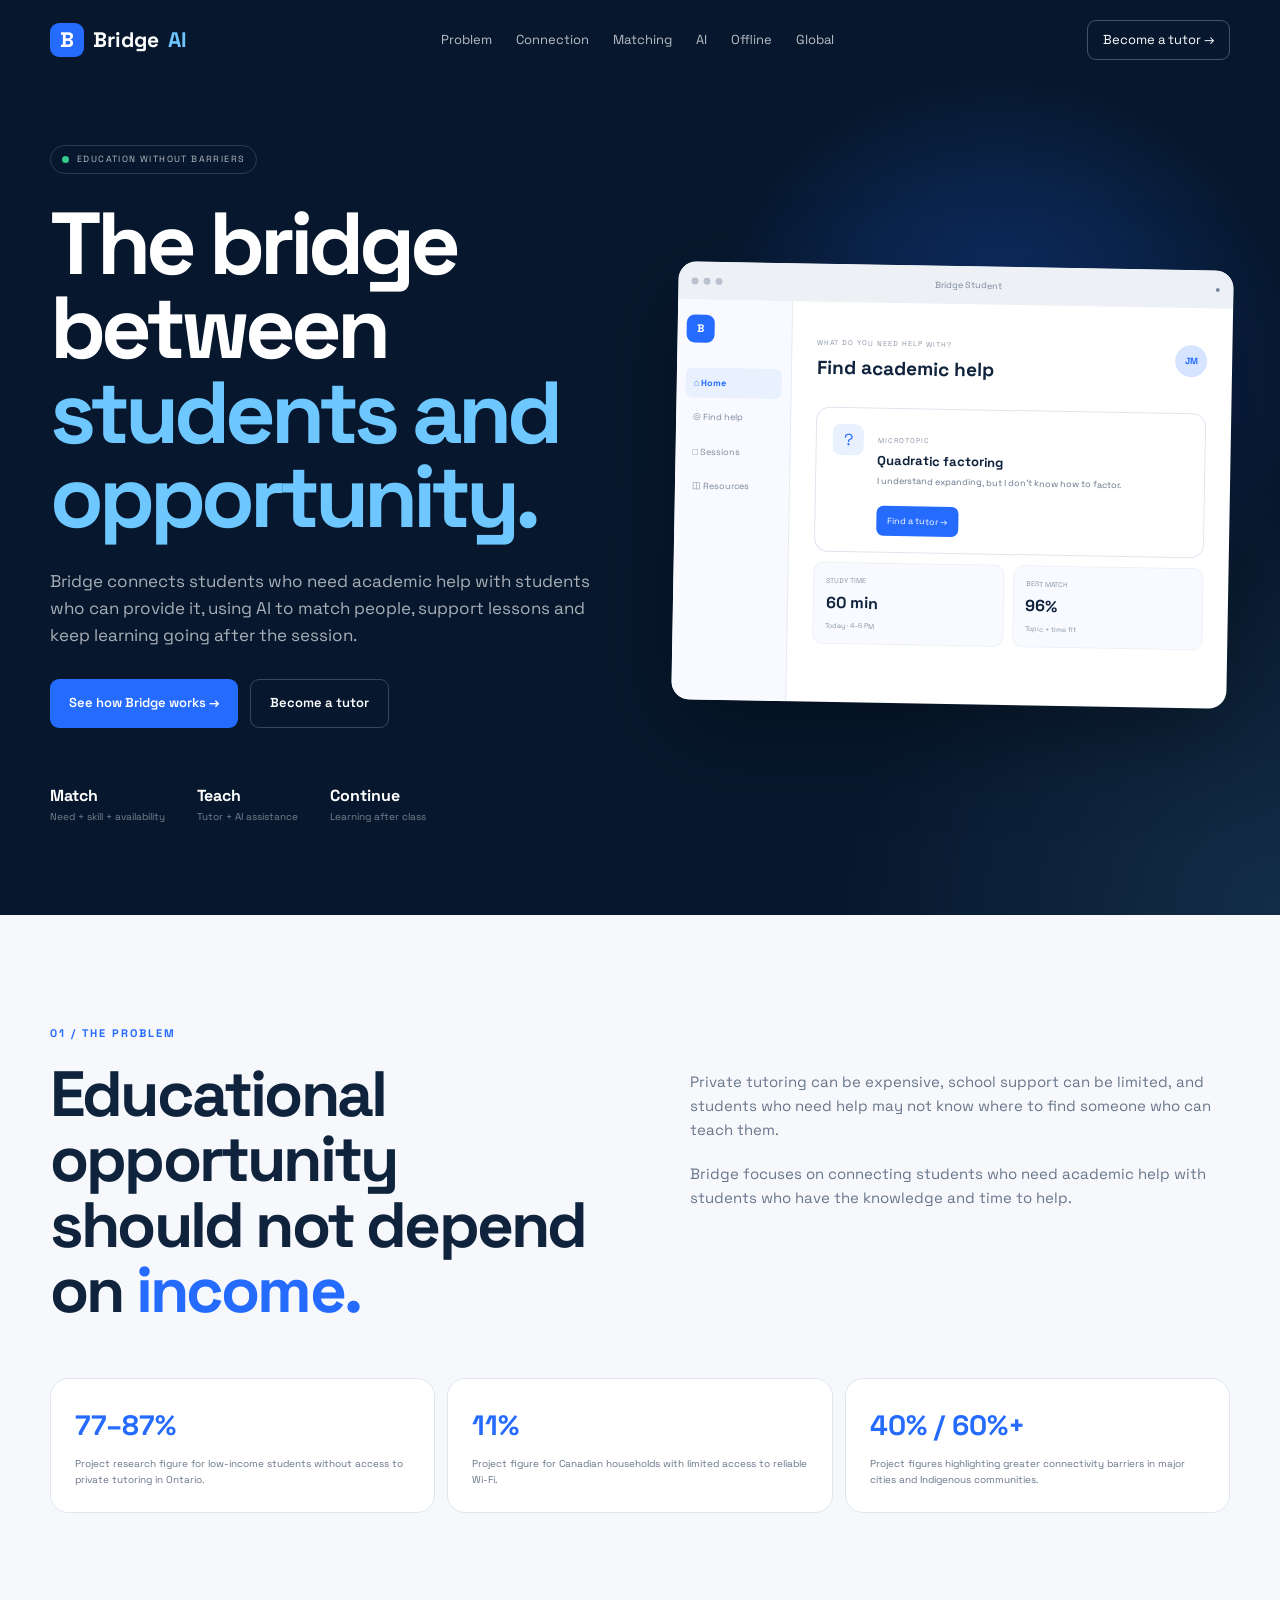
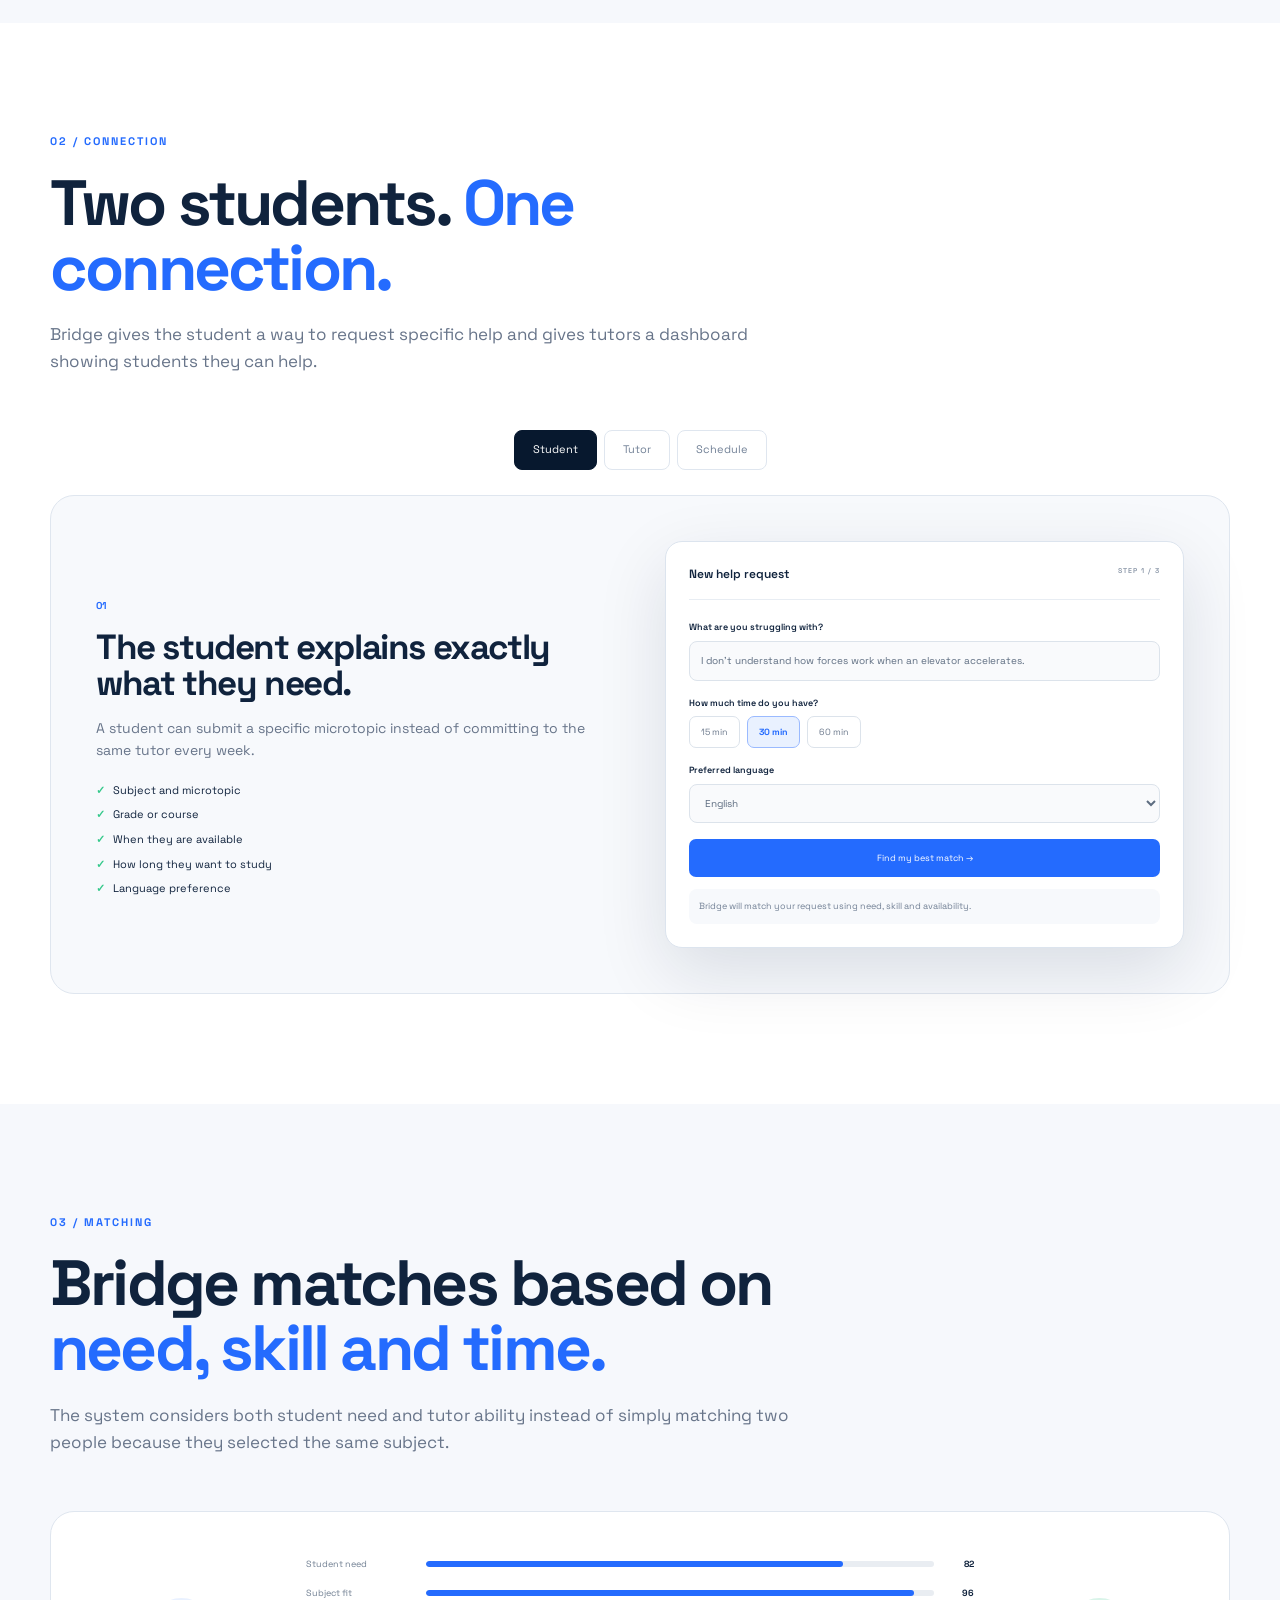
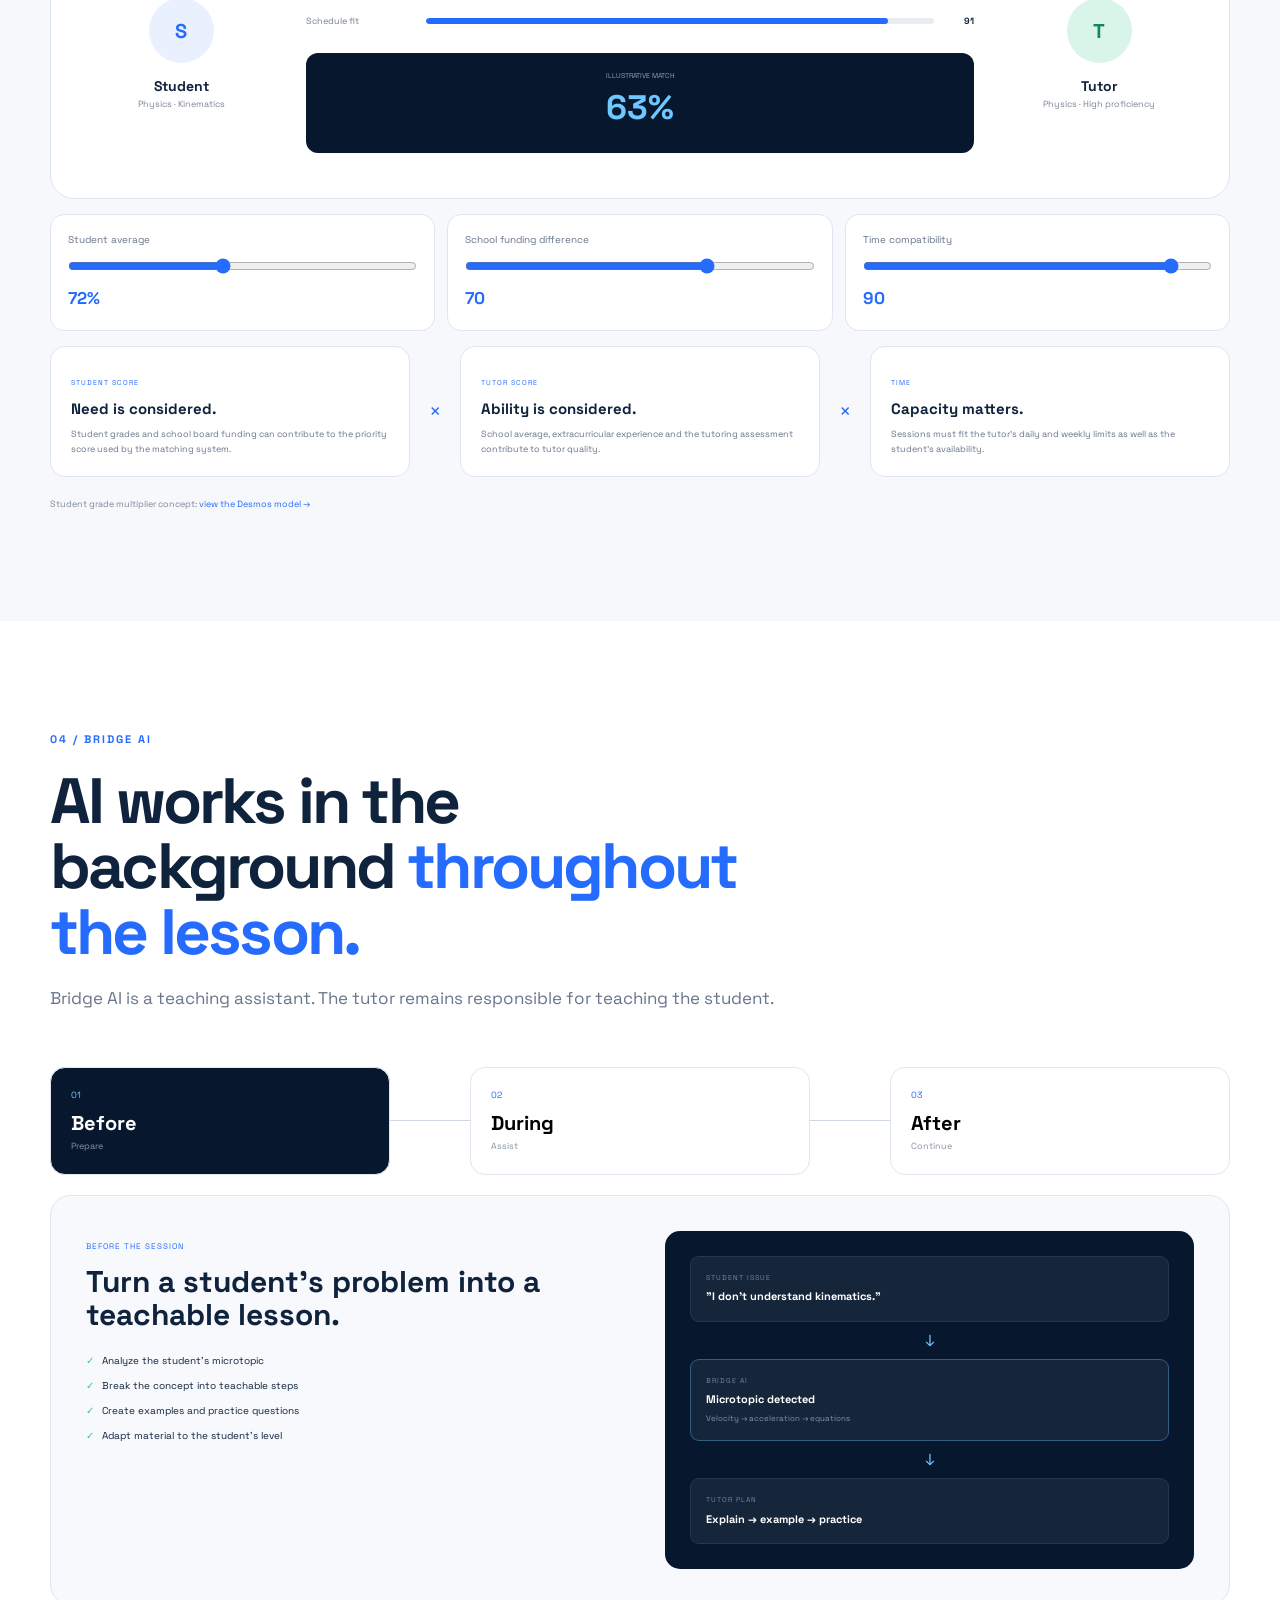
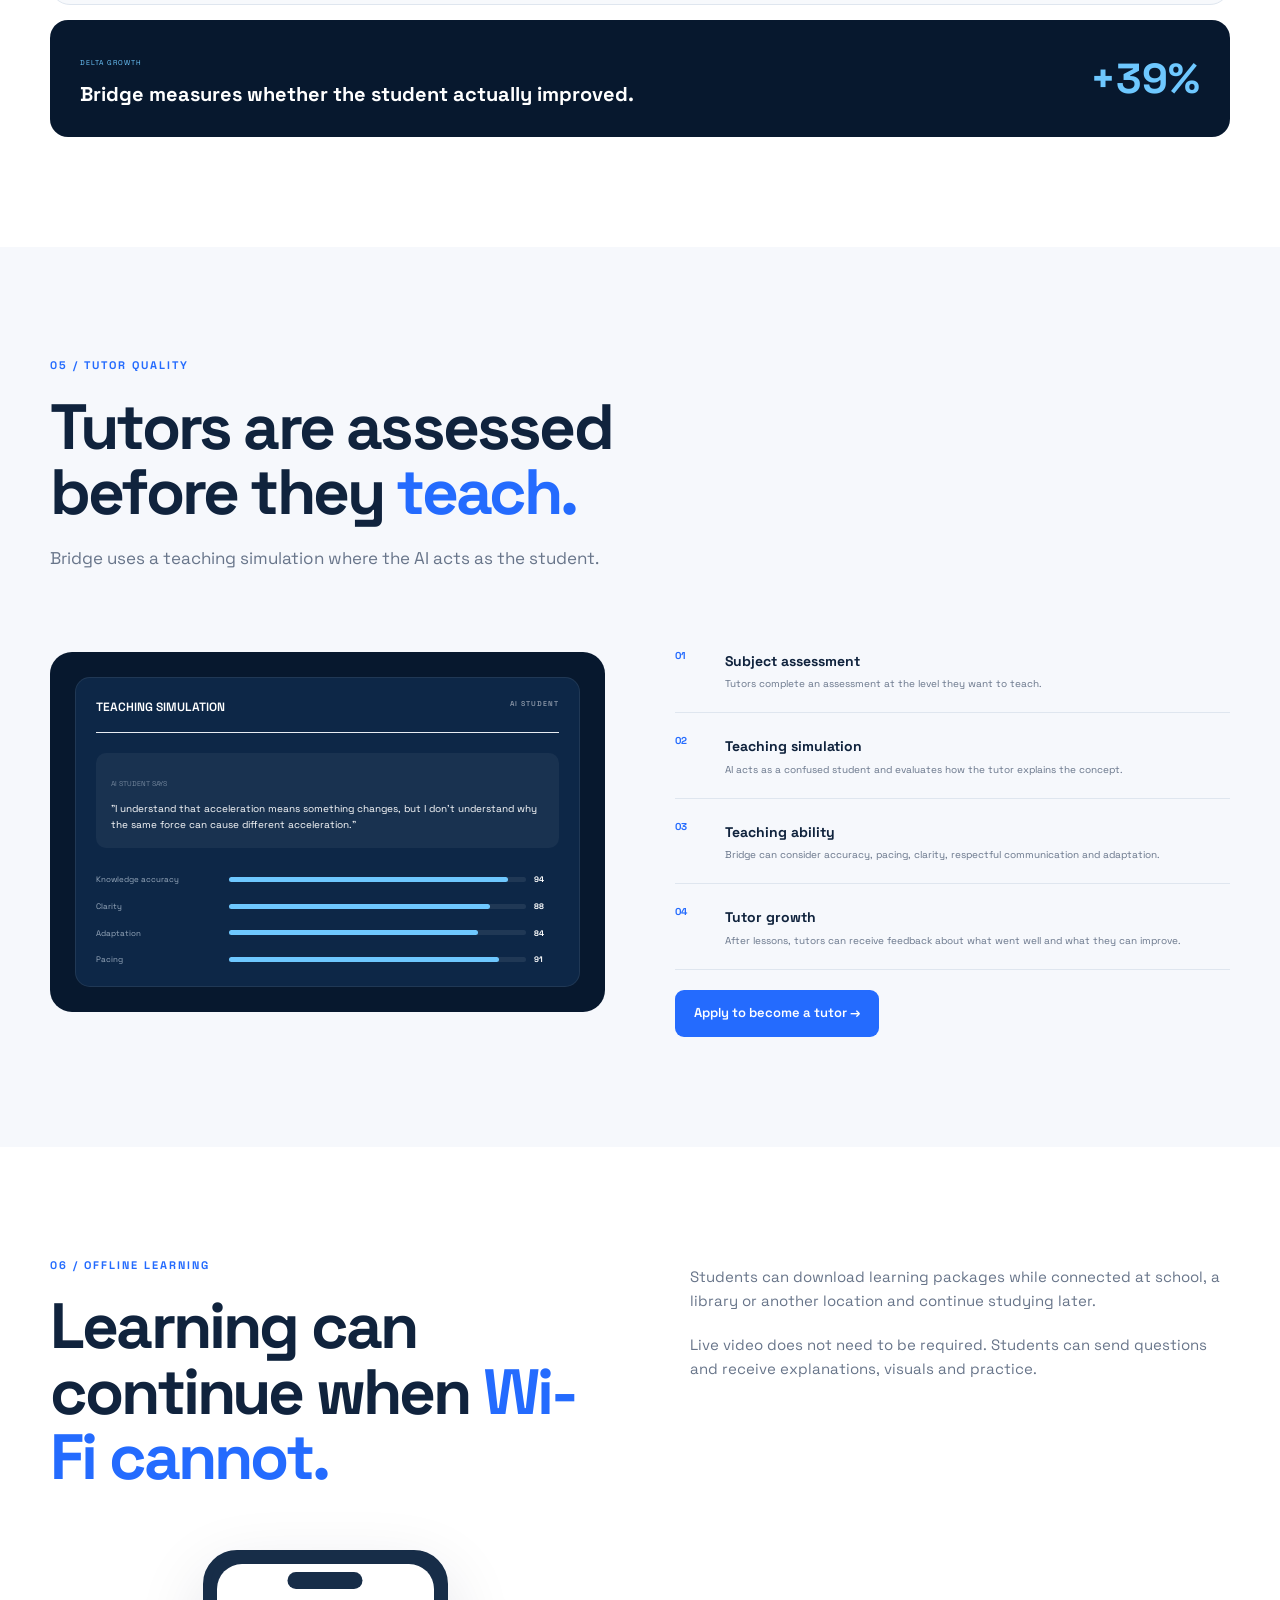
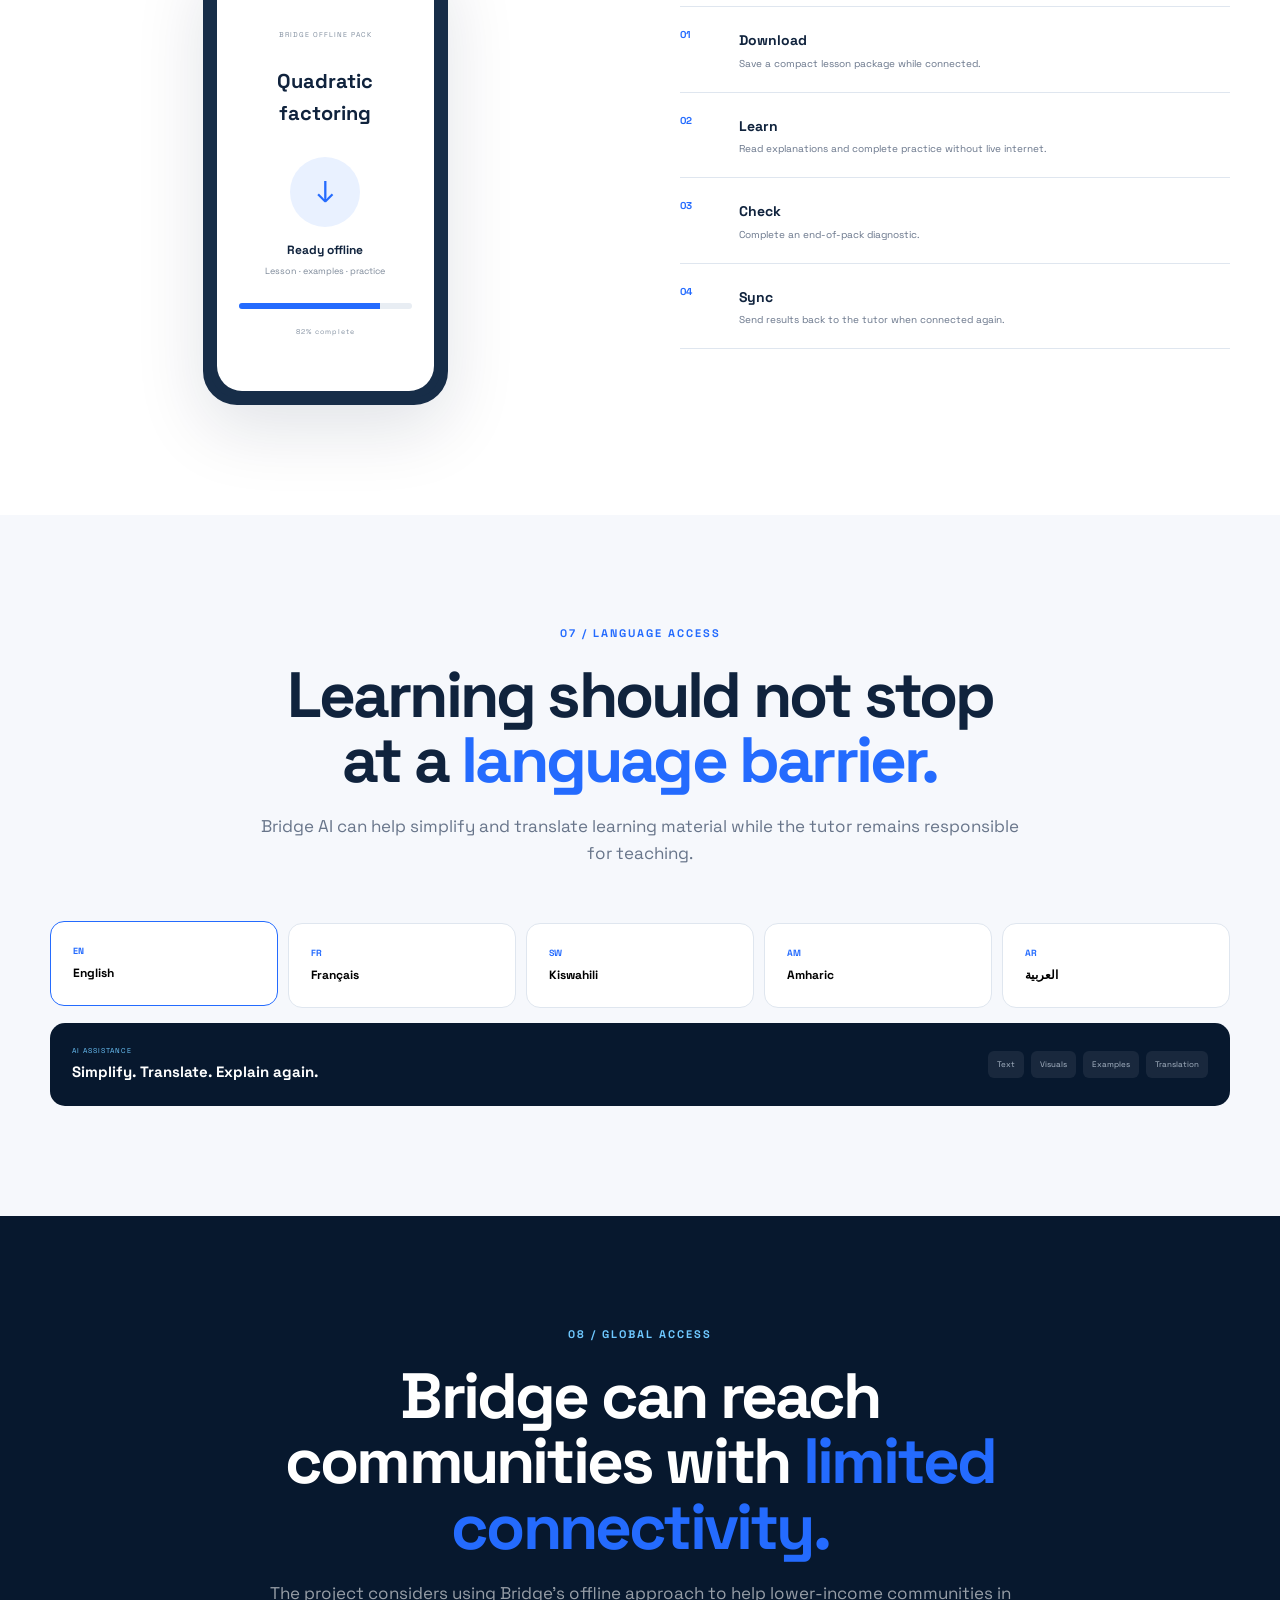
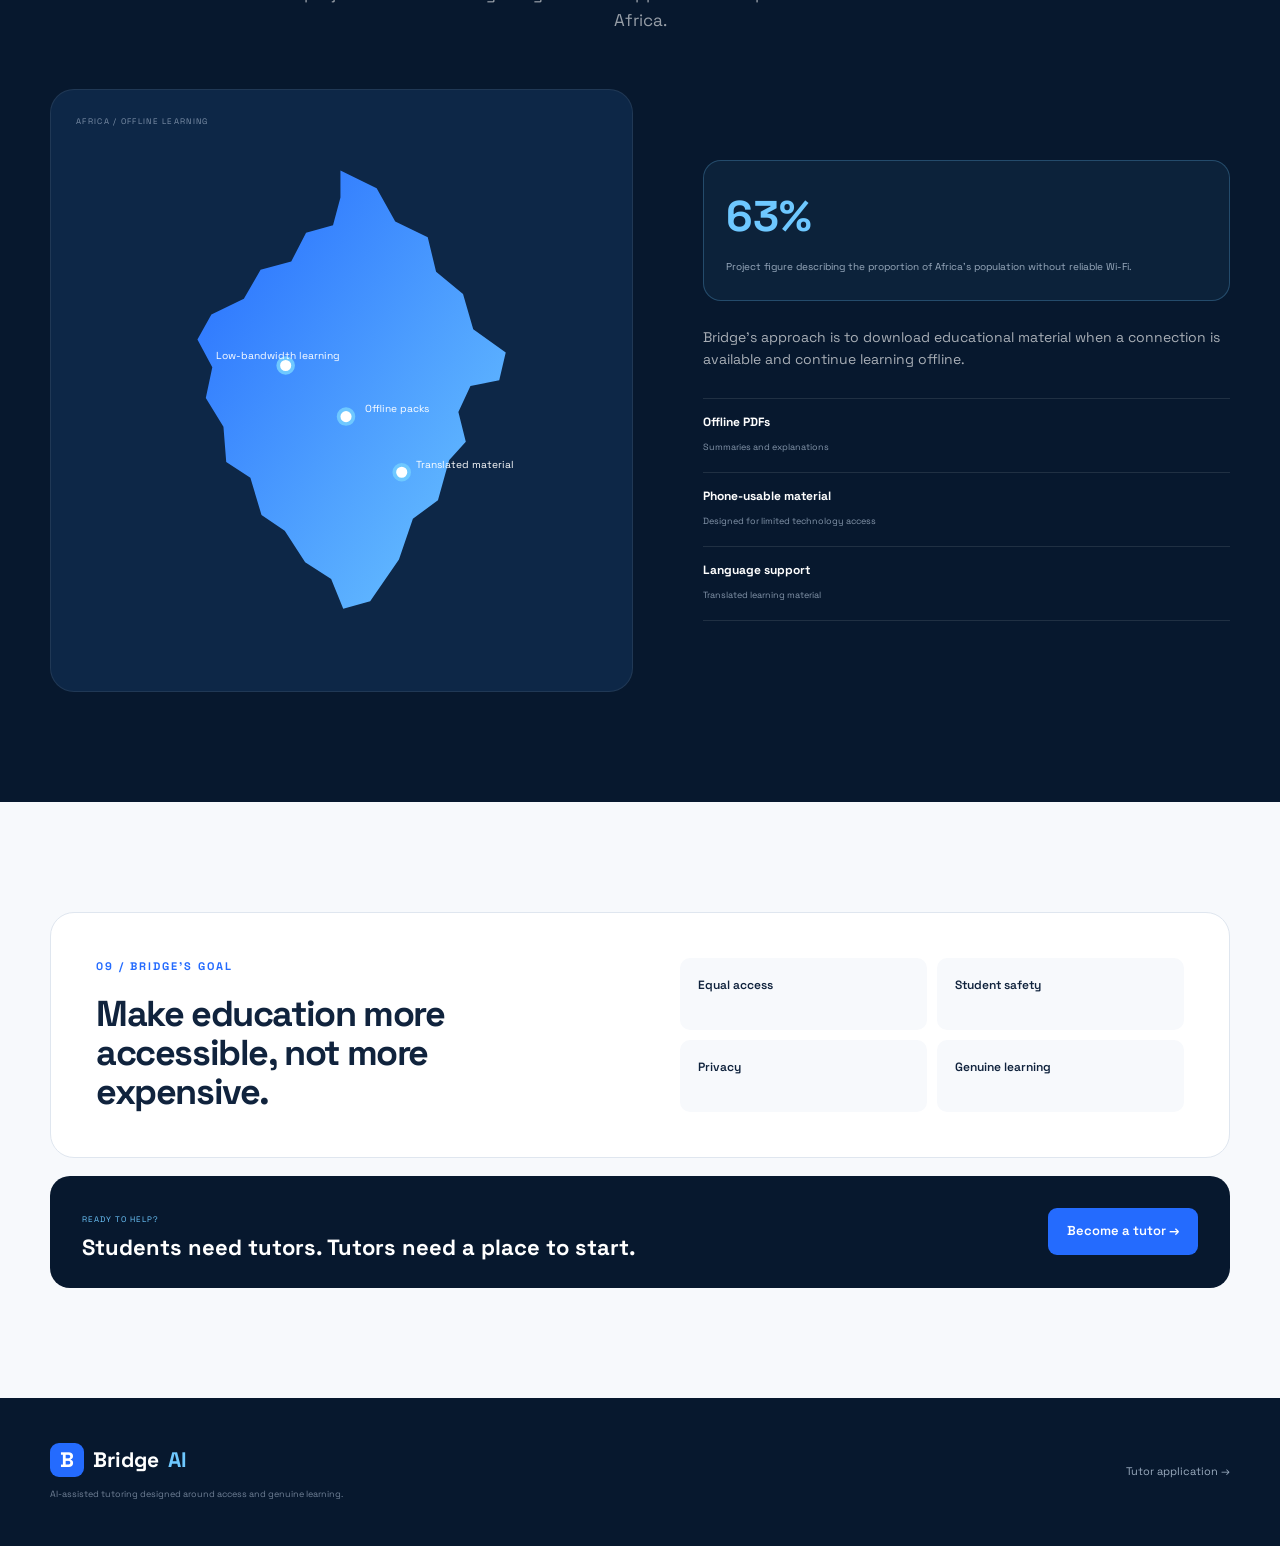
==== commit 62b2090a: "v67" ====
--- a/index.html
+++ b/index.html
@@ -16,7 +16,6 @@
 
 <header class="navbar">
   <div class="nav-container">
-
     <a class="logo" href="#top">
       <span class="logo-mark">B</span>
       Bridge<span class="logo-ai">AI</span>
@@ -28,30 +27,23 @@
       <a href="#matching">Matching</a>
       <a href="#ai">AI</a>
       <a href="#offline">Offline</a>
+      <a href="#global">Global</a>
     </nav>
 
-    <a class="nav-button" href="tutor.html">
-      Become a tutor →
-    </a>
-
+    <a class="nav-button" href="tutor.html">Become a tutor →</a>
   </div>
 </header>
 
 
 <main id="top">
 
-<!-- =========================================================
-     HERO
-========================================================= -->
-
+<!-- HERO -->
 <section class="hero">
-
   <div class="hero-glow"></div>
 
   <div class="section-container hero-inner">
 
     <div class="hero-copy">
-
       <div class="eyebrow">
         <span class="eyebrow-dot"></span>
         EDUCATION WITHOUT BARRIERS
@@ -63,9 +55,9 @@
       </h1>
 
       <p>
-        Bridge connects students who need academic help with student tutors,
-        then uses AI to make the lesson easier to prepare, understand and
-        continue after the session.
+        Bridge connects students who need academic help with students who
+        can provide it, using AI to match people, support lessons and keep
+        learning going after the session.
       </p>
 
       <div class="hero-buttons">
@@ -86,83 +78,65 @@
 
         <div>
           <strong>Teach</strong>
-          <span>Human tutor + AI assistance</span>
+          <span>Tutor + AI assistance</span>
         </div>
 
         <div>
           <strong>Continue</strong>
-          <span>Resources after the lesson</span>
-        </div>
-      </div>
-
-    </div>
-
-
-    <!-- Student interface visual -->
-
+          <span>Learning after class</span>
+        </div>
+      </div>
+    </div>
+
+
+    <!-- HERO VISUAL -->
     <div class="hero-visual app-window">
 
       <div class="window-header">
         <span class="window-dots">
           <i></i><i></i><i></i>
         </span>
-
         <span>Bridge Student</span>
-
         <span>●</span>
       </div>
 
       <div class="mock-app">
 
         <aside class="mock-sidebar">
-
           <div class="side-logo">B</div>
-
           <div class="side-item active">⌂ Home</div>
           <div class="side-item">◎ Find help</div>
           <div class="side-item">□ Sessions</div>
           <div class="side-item">◫ Resources</div>
-
         </aside>
 
-
         <div class="mock-main">
 
           <div class="mock-top">
-
             <div>
               <small>WHAT DO YOU NEED HELP WITH?</small>
               <h3>Find academic help</h3>
             </div>
-
             <div class="avatar">JM</div>
-
-          </div>
-
+          </div>
 
           <div class="mock-request">
-
             <span class="mock-icon">?</span>
 
             <div>
               <small>MICROTOPIC</small>
-
               <strong>Quadratic factoring</strong>
-
               <p>
                 I understand expanding, but I don't know how to factor.
               </p>
             </div>
 
-            <button>
+            <button id="heroMatchButton">
               Find a tutor →
             </button>
-
-          </div>
-
+          </div>
 
           <div class="mock-mini-grid">
-
             <div>
               <small>STUDY TIME</small>
               <strong>60 min</strong>
@@ -171,542 +145,137 @@
 
             <div>
               <small>BEST MATCH</small>
-              <strong>96%</strong>
+              <strong id="heroMatchScore">96%</strong>
               <span>Topic + time fit</span>
             </div>
-
-          </div>
-
-        </div>
-
-      </div>
-
+          </div>
+
+        </div>
+      </div>
     </div>
 
   </div>
-
 </section>
 
 
-<!-- =========================================================
-     PROBLEM
-========================================================= -->
-
+<!-- PROBLEM -->
 <section class="section problem" id="problem">
-
   <div class="section-container">
 
-    <div class="section-label">
-      01 / THE PROBLEM
-    </div>
-
-    <div class="two-column problem-top">
-
+    <div class="section-label">01 / THE PROBLEM</div>
+
+    <div class="two-column">
       <h2>
         Educational opportunity should not depend on
         <span>income.</span>
       </h2>
 
       <div class="body-copy">
-
         <p>
           Private tutoring can be expensive, school support can be limited,
-          and finding someone who can help at the right time is difficult.
+          and students who need help may not know where to find someone
+          who can teach them.
         </p>
 
         <p>
-          Bridge is designed for students who have fewer educational
-          opportunities and students who have the knowledge and time to help.
+          Bridge focuses on connecting students who need academic help
+          with students who have the knowledge and time to help.
         </p>
-
-      </div>
-
-    </div>
-
+      </div>
+    </div>
 
     <div class="stat-row">
-
       <div>
         <strong>77–87%</strong>
         <span>
-          Project research states that this percentage of low-income
-          students in Ontario do not have access to private tutoring.
+          Project research figure for low-income students without
+          access to private tutoring in Ontario.
         </span>
       </div>
 
       <div>
         <strong>11%</strong>
         <span>
-          The project identifies limited access to reliable Wi-Fi
-          as an additional barrier for Canadian households.
+          Project figure for Canadian households with limited access
+          to reliable Wi-Fi.
         </span>
       </div>
 
       <div>
-        <strong>60%+</strong>
+        <strong>40% / 60%+</strong>
         <span>
-          The project highlights especially severe online-access
-          barriers in some Indigenous communities.
+          Project figures highlighting greater connectivity barriers
+          in major cities and Indigenous communities.
         </span>
       </div>
-
     </div>
 
   </div>
-
 </section>
 
 
-<!-- =========================================================
-     CONNECTION
-========================================================= -->
-
+<!-- CONNECTION -->
 <section class="section connection" id="connection">
-
   <div class="section-container">
 
     <div class="section-header">
-
-      <div class="section-label">
-        02 / CONNECTION
-      </div>
+      <div class="section-label">02 / CONNECTION</div>
 
       <h2>
-        Bridge connects the
-        <span>right students.</span>
+        Two students.
+        <span>One connection.</span>
       </h2>
 
       <p>
-        Students describe exactly what they need. Tutors describe what
-        they can teach. Bridge uses those details to create a useful match.
+        Bridge gives the student a way to request specific help and gives
+        tutors a dashboard showing students they can help.
       </p>
-
-    </div>
-
-
-    <div class="connection-visual">
-
-      <!-- USER SIDE -->
-
-      <div class="connection-interface">
-
-        <div class="interface-title">
-          <span>STUDENT INTERFACE</span>
-          <small>Looking for help</small>
-        </div>
-
-        <div class="profile-top">
-          <div class="profile-avatar">JL</div>
-
-          <div>
-            <strong>Jordan</strong>
-            <span>Grade 10 · Physics</span>
-          </div>
-        </div>
-
-
-        <div class="need-box">
-
-          <small>MICROTOPIC</small>
-
-          <strong>Kinematics</strong>
-
-          <p>
-            I understand velocity but I don't understand
-            how to solve acceleration problems.
-          </p>
-
-        </div>
-
-
-        <div class="interface-row">
-
-          <div>
-            <small>WHEN</small>
-            <strong>Tue · 4–6 PM</strong>
-          </div>
-
-          <div>
-            <small>SESSION</small>
-            <strong>60 minutes</strong>
-          </div>
-
-        </div>
-
-
-        <div class="match-request">
-          <span>Bridge AI</span>
-          <strong>Finding tutors who match this need...</strong>
-        </div>
-
-      </div>
-
-
-      <div class="connection-arrow">
-        →
-      </div>
-
-
-      <!-- TUTOR SIDE -->
-
-      <div class="connection-interface tutor-dashboard">
-
-        <div class="interface-title">
-          <span>TUTOR INTERFACE</span>
-          <small>Suggested students</small>
-        </div>
-
-
-        <div class="tutor-request">
-
-          <div class="profile-avatar blue">
-            JL
-          </div>
-
-          <div class="request-content">
-            <strong>Jordan L.</strong>
-            <span>Physics · Kinematics</span>
-            <small>Tue · 4–5 PM</small>
-          </div>
-
-          <b>96%</b>
-
-        </div>
-
-
-        <div class="tutor-request">
-
-          <div class="profile-avatar green">
-            MK
-          </div>
-
-          <div class="request-content">
-            <strong>Maya K.</strong>
-            <span>Chemistry · Stoichiometry</span>
-            <small>Tue · 5–6 PM</small>
-          </div>
-
-          <b>91%</b>
-
-        </div>
-
-
-        <div class="tutor-request">
-
-          <div class="profile-avatar orange">
-            AT
-          </div>
-
-          <div class="request-content">
-            <strong>Andrew T.</strong>
-            <span>Math · Derivatives</span>
-            <small>Wed · 4:30–5:30 PM</small>
-          </div>
-
-          <b>84%</b>
-
-        </div>
-
-      </div>
-
-    </div>
-
-
-    <div class="connection-points">
-
-      <div>
-        <strong>Student need</strong>
-        <p>
-          Grade, average, school board funding, microtopic,
-          preferred time and desired session length.
-        </p>
-      </div>
-
-      <div>
-        <strong>Tutor ability</strong>
-        <p>
-          Academic average, subjects, extracurriculars,
-          teaching assessment and availability.
-        </p>
-      </div>
-
-      <div>
-        <strong>Availability</strong>
-        <p>
-          Tutors set their available days, daily limit and
-          weekly maximum. Students choose when and how long
-          they want to study.
-        </p>
-      </div>
-
-    </div>
-
-  </div>
-
-</section>
-
-
-<!-- =========================================================
-     MATCHING
-========================================================= -->
-
-<section class="section matching" id="matching">
-
-  <div class="section-container">
-
-    <div class="section-header center">
-
-      <div class="section-label">
-        03 / MATCHING
-      </div>
-
-      <h2>
-        Matching is based on
-        <span>need, ability and time.</span>
-      </h2>
-
-      <p>
-        Bridge does not simply use first-come, first-served tutoring.
-        The system considers who needs the most support and which tutor
-        is best suited to provide it.
-      </p>
-
-    </div>
-
-
-    <div class="matching-grid">
-
-      <div class="matching-card">
-
-        <span class="matching-number">01</span>
-
-        <h3>Student need score</h3>
-
-        <p>
-          Bridge evaluates the amount of help a student needs.
-        </p>
-
-        <div class="score-list">
-
-          <div>
-            <span>Student average</span>
-            <b>×</b>
-          </div>
-
-          <div>
-            <span>School board funding difference</span>
-            <b>×</b>
-          </div>
-
-          <div>
-            <span>Required tutoring time</span>
-            <b>×</b>
-          </div>
-
-        </div>
-
-      </div>
-
-
-      <div class="matching-card dark">
-
-        <span class="matching-number">02</span>
-
-        <h3>Tutor quality</h3>
-
-        <p>
-          Tutor quality is evaluated using multiple factors rather
-          than academic grades alone.
-        </p>
-
-        <div class="quality-bars">
-
-          <div>
-            <span>Academic performance</span>
-            <i><b style="width:88%"></b></i>
-          </div>
-
-          <div>
-            <span>Teaching assessment</span>
-            <i><b style="width:94%"></b></i>
-          </div>
-
-          <div>
-            <span>Relevant experience</span>
-            <i><b style="width:82%"></b></i>
-          </div>
-
-        </div>
-
-      </div>
-
-
-      <div class="matching-card">
-
-        <span class="matching-number">03</span>
-
-        <h3>Schedule matching</h3>
-
-        <p>
-          Bridge considers both sides of the schedule.
-        </p>
-
-        <div class="schedule-visual">
-
-          <div>
-            <small>TUTOR</small>
-            <span>Tue 4–6 PM</span>
-            <span>60 min/day</span>
-            <span>180 min/week</span>
-          </div>
-
-          <div class="schedule-line">
-            →
-          </div>
-
-          <div>
-            <small>STUDENT</small>
-            <span>Tue 4–5 PM</span>
-            <span>60 minute session</span>
-          </div>
-
-        </div>
-
-      </div>
-
-    </div>
-
-
-    <div class="algorithm-box">
-
-      <div>
-
-        <span class="section-label">
-          MIXING & MATCHING
-        </span>
-
-        <h3>
-          Best match → available time → next best match
-        </h3>
-
-        <p>
-          The system gives the strongest available match priority.
-          Once that tutor's available time is filled, remaining
-          students are considered for the next suitable tutor.
-        </p>
-
-      </div>
-
-
-      <div class="algorithm-flow">
-
-        <div>
-          <b>Student</b>
-          <span>Need score</span>
-        </div>
-
-        <i>→</i>
-
-        <div>
-          <b>Tutor</b>
-          <span>Quality score</span>
-        </div>
-
-        <i>→</i>
-
-        <div>
-          <b>Schedule</b>
-          <span>Available minutes</span>
-        </div>
-
-        <i>→</i>
-
-        <div class="algorithm-result">
-          <b>Match</b>
-          <span>Highest fit</span>
-        </div>
-
-      </div>
-
-    </div>
-
-  </div>
-
-</section>
-
-
-<!-- =========================================================
-     PRODUCT TABS
-========================================================= -->
-
-<section class="section product">
-
-  <div class="section-container">
-
-    <div class="section-header center">
-
-      <div class="section-label">
-        04 / BRIDGE PRODUCT
-      </div>
-
-      <h2>
-        What happens
-        <span>inside Bridge.</span>
-      </h2>
-
-    </div>
-
-
-    <div class="tabs">
-
-      <button class="tab active" data-tab="student">
+    </div>
+
+
+    <div class="interface-tabs">
+
+      <button class="interface-tab active" data-interface="studentInterface">
         Student
       </button>
 
-      <button class="tab" data-tab="tutor">
+      <button class="interface-tab" data-interface="tutorInterface">
         Tutor
       </button>
 
-      <button class="tab" data-tab="session">
-        Session
+      <button class="interface-tab" data-interface="scheduleInterface">
+        Schedule
       </button>
 
-      <button class="tab" data-tab="resources">
-        Resources
-      </button>
-
-    </div>
-
-
-    <!-- STUDENT TAB -->
-
-    <div class="tab-panel active" id="student">
+    </div>
+
+
+    <!-- STUDENT -->
+    <div class="interface-panel active" id="studentInterface">
 
       <div class="panel-copy">
-
         <span class="panel-number">01</span>
 
         <h3>
-          Students request help for the exact thing they don't understand.
+          The student explains exactly what they need.
         </h3>
 
         <p>
-          A student does not need to commit to a tutor every week.
-          They can request help for one specific subject or microtopic.
+          A student can submit a specific microtopic instead of committing
+          to the same tutor every week.
         </p>
 
         <ul>
-          <li>Subject / microtopic</li>
+          <li>Subject and microtopic</li>
           <li>Grade or course</li>
           <li>When they are available</li>
           <li>How long they want to study</li>
-          <li>Language and learning needs</li>
+          <li>Language preference</li>
         </ul>
-
-      </div>
-
-
-      <div class="interface-card student-ui">
+      </div>
+
+
+      <div class="interface-card student-dashboard">
 
         <div class="ui-header">
           <span>New help request</span>
@@ -716,585 +285,699 @@
         <label>What are you struggling with?</label>
 
         <div class="fake-input">
-          I understand Newton's laws, but I struggle with
-          elevator problems.
-        </div>
-
-
-        <label>How long do you want to study?</label>
+          I don't understand how forces work when an elevator accelerates.
+        </div>
+
+        <label>How much time do you have?</label>
 
         <div class="duration-row">
-
-          <button>30 min</button>
-          <button class="selected">60 min</button>
-          <button>90 min</button>
-
-        </div>
-
-
-        <label>Preferred time</label>
-
-        <div class="fake-input">
-          Today · 4:00–6:00 PM
-        </div>
-
-
-        <label>Language</label>
-
-        <div class="fake-input">
-          English
-        </div>
-
+          <button>15 min</button>
+          <button class="selected">30 min</button>
+          <button>60 min</button>
+        </div>
+
+        <label>Preferred language</label>
+
+        <select class="fake-select">
+          <option>English</option>
+          <option>French</option>
+          <option>Swahili</option>
+          <option>Amharic</option>
+          <option>Arabic</option>
+        </select>
 
         <button class="ui-button find-button">
           Find my best match →
         </button>
 
-      </div>
-
-    </div>
-
-
-    <!-- TUTOR TAB -->
-
-    <div class="tab-panel" id="tutor">
+        <div class="match-result" id="studentMatchResult">
+          Bridge will match your request using need, skill and availability.
+        </div>
+
+      </div>
+    </div>
+
+
+    <!-- TUTOR -->
+    <div class="interface-panel" id="tutorInterface">
 
       <div class="panel-copy">
-
         <span class="panel-number">02</span>
 
         <h3>
-          Tutors see students who need their specific skills.
+          Tutors see students they can actually help.
         </h3>
 
         <p>
-          Instead of searching through every student, tutors receive
-          suggested students based on their subjects, quality,
-          availability and schedule limits.
+          Instead of browsing every student, tutors receive ranked
+          opportunities based on subject knowledge, tutor quality,
+          student need and schedule compatibility.
         </p>
 
         <ul>
-          <li>Specific microtopic</li>
+          <li>Specific topic requests</li>
           <li>Match score</li>
-          <li>Available time</li>
+          <li>Schedule fit</li>
+          <li>Tutor capacity</li>
           <li>Student need</li>
-          <li>Weekly tutoring limit</li>
         </ul>
 
-      </div>
-
-
-      <div class="interface-card tutor-ui">
+        <a class="small-link" href="tutor.html">
+          Become a Bridge tutor →
+        </a>
+      </div>
+
+
+      <div class="interface-card">
 
         <div class="ui-header">
           <span>Recommended students</span>
-          <small>TODAY</small>
-        </div>
-
+          <small>UPDATED HOURLY</small>
+        </div>
 
         <div class="student-request revealed">
-
-          <div class="request-avatar">
-            JL
-          </div>
+          <div class="request-avatar">JL</div>
 
           <div>
             <strong>Jordan L.</strong>
-            <span>Physics · Kinematics</span>
-            <small>Tue 4:00–5:00</small>
+            <span>Physics · Forces</span>
+            <small>Tue · 4:00–5:00</small>
           </div>
 
           <b>96%</b>
-
-        </div>
-
+        </div>
 
         <div class="student-request revealed">
-
-          <div class="request-avatar green">
-            MK
-          </div>
+          <div class="request-avatar green">MK</div>
 
           <div>
             <strong>Maya K.</strong>
+            <span>Calculus · Derivatives</span>
+            <small>Tue · 5:00–6:00</small>
+          </div>
+
+          <b>91%</b>
+        </div>
+
+        <div class="student-request revealed">
+          <div class="request-avatar orange">AT</div>
+
+          <div>
+            <strong>Andrew T.</strong>
             <span>Chemistry · Stoichiometry</span>
-            <small>Tue 5:00–6:00</small>
-          </div>
-
-          <b>91%</b>
-
-        </div>
-
-
-        <div class="student-request revealed">
-
-          <div class="request-avatar orange">
-            AT
-          </div>
-
-          <div>
-            <strong>Andrew T.</strong>
-            <span>Math · Derivatives</span>
-            <small>Wed 4:30–5:30</small>
+            <small>Wed · 4:30–5:30</small>
           </div>
 
           <b>84%</b>
-
-        </div>
-
-      </div>
-
-    </div>
-
-
-    <!-- SESSION TAB -->
-
-    <div class="tab-panel" id="session">
+        </div>
+
+      </div>
+    </div>
+
+
+    <!-- SCHEDULE -->
+    <div class="interface-panel" id="scheduleInterface">
 
       <div class="panel-copy">
-
         <span class="panel-number">03</span>
 
         <h3>
-          AI works alongside the tutor during the lesson.
+          Scheduling is not first-come, first-served.
         </h3>
 
         <p>
-          Bridge AI is a teaching assistant rather than the teacher.
-          The tutor remains responsible for teaching the student.
+          Tutors set how much time they can provide. Students set when
+          they want help. Bridge uses these limits when assigning sessions.
         </p>
 
         <ul>
-          <li>Generate visuals</li>
-          <li>Create practice questions</li>
-          <li>Suggest explanations</li>
-          <li>Translate material</li>
+          <li>Tutor availability</li>
+          <li>Daily tutoring limit</li>
+          <li>Weekly tutoring limit</li>
+          <li>Student availability</li>
+          <li>Requested session length</li>
+        </ul>
+      </div>
+
+
+      <div class="interface-card calendar-card">
+
+        <div class="ui-header">
+          <span>Availability</span>
+          <small>THIS WEEK</small>
+        </div>
+
+        <div class="calendar-grid">
+
+          <div class="calendar-day">
+            <strong>MON</strong>
+            <button class="time-slot">4 PM</button>
+            <button class="time-slot selected">5 PM</button>
+          </div>
+
+          <div class="calendar-day">
+            <strong>TUE</strong>
+            <button class="time-slot selected">4 PM</button>
+            <button class="time-slot">6 PM</button>
+          </div>
+
+          <div class="calendar-day">
+            <strong>WED</strong>
+            <button class="time-slot">4 PM</button>
+            <button class="time-slot selected">5 PM</button>
+          </div>
+
+          <div class="calendar-day">
+            <strong>THU</strong>
+            <button class="time-slot">4 PM</button>
+            <button class="time-slot">6 PM</button>
+          </div>
+
+          <div class="calendar-day">
+            <strong>FRI</strong>
+            <button class="time-slot selected">4 PM</button>
+            <button class="time-slot">5 PM</button>
+          </div>
+
+        </div>
+
+        <div class="limit-controls">
+
+          <div>
+            <small>DAILY LIMIT</small>
+            <select>
+              <option>30 min</option>
+              <option selected>60 min</option>
+              <option>90 min</option>
+              <option>120 min</option>
+            </select>
+          </div>
+
+          <div>
+            <small>WEEKLY LIMIT</small>
+            <select>
+              <option>1 hour</option>
+              <option selected>2 hours</option>
+              <option>3 hours</option>
+              <option>5 hours</option>
+            </select>
+          </div>
+
+        </div>
+
+      </div>
+    </div>
+
+  </div>
+</section>
+
+
+<!-- MATCHING -->
+<section class="section matching" id="matching">
+  <div class="section-container">
+
+    <div class="section-header">
+      <div class="section-label">03 / MATCHING</div>
+
+      <h2>
+        Bridge matches based on
+        <span>need, skill and time.</span>
+      </h2>
+
+      <p>
+        The system considers both student need and tutor ability instead
+        of simply matching two people because they selected the same subject.
+      </p>
+    </div>
+
+
+    <div class="matching-visual">
+
+      <div class="match-person student-person">
+        <span class="match-icon">S</span>
+        <strong>Student</strong>
+        <small>Physics · Kinematics</small>
+      </div>
+
+      <div class="match-calculation">
+
+        <div class="score-line">
+          <span>Student need</span>
+          <div class="score-bar">
+            <i style="width:82%"></i>
+          </div>
+          <b>82</b>
+        </div>
+
+        <div class="score-line">
+          <span>Subject fit</span>
+          <div class="score-bar">
+            <i style="width:96%"></i>
+          </div>
+          <b>96</b>
+        </div>
+
+        <div class="score-line">
+          <span>Schedule fit</span>
+          <div class="score-bar">
+            <i style="width:91%"></i>
+          </div>
+          <b>91</b>
+        </div>
+
+        <div class="match-score">
+          <small>ILLUSTRATIVE MATCH</small>
+          <strong id="matchScore">96%</strong>
+        </div>
+
+      </div>
+
+      <div class="match-person tutor-person">
+        <span class="match-icon">T</span>
+        <strong>Tutor</strong>
+        <small>Physics · High proficiency</small>
+      </div>
+
+    </div>
+
+
+    <div class="matching-controls">
+
+      <div class="control-card">
+        <label>Student average</label>
+        <input type="range" id="studentAverage" min="50" max="100" value="72">
+        <strong><span id="averageValue">72</span>%</strong>
+      </div>
+
+      <div class="control-card">
+        <label>School funding difference</label>
+        <input type="range" id="fundingDifference" min="0" max="100" value="70">
+        <strong><span id="fundingValue">70</span></strong>
+      </div>
+
+      <div class="control-card">
+        <label>Time compatibility</label>
+        <input type="range" id="timeFit" min="0" max="100" value="90">
+        <strong><span id="timeValue">90</span></strong>
+      </div>
+
+    </div>
+
+
+    <div class="algorithm-explanation">
+
+      <div>
+        <span>STUDENT SCORE</span>
+        <h3>Need is considered.</h3>
+        <p>
+          Student grades and school board funding can contribute to the
+          priority score used by the matching system.
+        </p>
+      </div>
+
+      <div class="algorithm-arrow">×</div>
+
+      <div>
+        <span>TUTOR SCORE</span>
+        <h3>Ability is considered.</h3>
+        <p>
+          School average, extracurricular experience and the tutoring
+          assessment contribute to tutor quality.
+        </p>
+      </div>
+
+      <div class="algorithm-arrow">×</div>
+
+      <div>
+        <span>TIME</span>
+        <h3>Capacity matters.</h3>
+        <p>
+          Sessions must fit the tutor's daily and weekly limits as well
+          as the student's availability.
+        </p>
+      </div>
+
+    </div>
+
+    <div class="desmos-note">
+      Student grade multiplier concept:
+      <a href="https://www.desmos.com/calculator/ihv5khxxwf" target="_blank">
+        view the Desmos model →
+      </a>
+    </div>
+
+  </div>
+</section>
+
+
+<!-- AI -->
+<section class="section ai" id="ai">
+  <div class="section-container">
+
+    <div class="section-header">
+      <div class="section-label">04 / BRIDGE AI</div>
+
+      <h2>
+        AI works in the background
+        <span>throughout the lesson.</span>
+      </h2>
+
+      <p>
+        Bridge AI is a teaching assistant. The tutor remains responsible
+        for teaching the student.
+      </p>
+    </div>
+
+
+    <div class="ai-workflow">
+
+      <button class="ai-step active" data-ai-step="before">
+        <span>01</span>
+        <strong>Before</strong>
+        <small>Prepare</small>
+      </button>
+
+      <div class="ai-line"></div>
+
+      <button class="ai-step" data-ai-step="during">
+        <span>02</span>
+        <strong>During</strong>
+        <small>Assist</small>
+      </button>
+
+      <div class="ai-line"></div>
+
+      <button class="ai-step" data-ai-step="after">
+        <span>03</span>
+        <strong>After</strong>
+        <small>Continue</small>
+      </button>
+
+    </div>
+
+
+    <div class="ai-detail active" id="before">
+
+      <div class="ai-detail-copy">
+        <span>BEFORE THE SESSION</span>
+        <h3>Turn a student's problem into a teachable lesson.</h3>
+
+        <ul>
+          <li>Analyze the student's microtopic</li>
+          <li>Break the concept into teachable steps</li>
+          <li>Create examples and practice questions</li>
           <li>Adapt material to the student's level</li>
         </ul>
-
-      </div>
-
-
-      <div class="lesson-visual">
-
-        <div class="lesson-header">
-          <span>BRIDGE SESSION</span>
-          <small>AI ASSISTING</small>
-        </div>
-
-
-        <div class="whiteboard">
-
-          <div class="equation">
-            F = ma
-          </div>
-
-          <div class="visual-arrow">
-            ↓
-          </div>
-
-          <div class="visual-box">
-            <strong>AI suggestion</strong>
-            <span>
-              Try a real-world elevator example.
-            </span>
-          </div>
-
-          <div class="visual-box">
-            <strong>Practice</strong>
-            <span>
-              Generate a question at the student's level.
-            </span>
-          </div>
-
-        </div>
-
-      </div>
-
-    </div>
-
-
-    <!-- RESOURCES TAB -->
-
-    <div class="tab-panel" id="resources">
-
-      <div class="panel-copy">
-
-        <span class="panel-number">04</span>
-
+      </div>
+
+      <div class="ai-visual lesson-builder">
+
+        <div class="ai-box">
+          <small>STUDENT ISSUE</small>
+          <strong>"I don't understand kinematics."</strong>
+        </div>
+
+        <div class="visual-arrow">↓</div>
+
+        <div class="ai-box highlight">
+          <small>BRIDGE AI</small>
+          <strong>Microtopic detected</strong>
+          <span>Velocity → acceleration → equations</span>
+        </div>
+
+        <div class="visual-arrow">↓</div>
+
+        <div class="ai-box">
+          <small>TUTOR PLAN</small>
+          <strong>Explain → example → practice</strong>
+        </div>
+
+      </div>
+    </div>
+
+
+    <div class="ai-detail" id="during">
+
+      <div class="ai-detail-copy">
+        <span>DURING THE SESSION</span>
+        <h3>The tutor teaches while AI assists.</h3>
+
+        <ul>
+          <li>Create visuals and graphs</li>
+          <li>Generate practice questions</li>
+          <li>Suggest simpler explanations</li>
+          <li>Translate learning material</li>
+          <li>Adapt material to the student's understanding</li>
+        </ul>
+      </div>
+
+      <div class="ai-visual live-assistant">
+
+        <div class="assistant-header">
+          <span>BRIDGE AI ASSISTANT</span>
+          <i></i>
+        </div>
+
+        <div class="assistant-message tutor">
+          Explain Newton's second law.
+        </div>
+
+        <div class="assistant-message ai">
+          Try connecting force, mass and acceleration with a visual example.
+        </div>
+
+        <div class="assistant-tools">
+          <button>Generate visual</button>
+          <button>New question</button>
+          <button>Translate</button>
+        </div>
+
+      </div>
+    </div>
+
+
+    <div class="ai-detail" id="after">
+
+      <div class="ai-detail-copy">
+        <span>AFTER THE SESSION</span>
+        <h3>The session continues after the tutor leaves.</h3>
+
+        <ul>
+          <li>Create a lesson summary</li>
+          <li>Create flashcards</li>
+          <li>Create fill-in notes</li>
+          <li>Generate practice questions</li>
+          <li>Run a diagnostic check</li>
+          <li>Recommend the next action</li>
+        </ul>
+      </div>
+
+      <div class="ai-visual diagnostic">
+
+        <div class="diagnostic-top">
+          <span>POST-LESSON DIAGNOSTIC</span>
+          <strong>UNDERSTANDING</strong>
+        </div>
+
+        <div class="growth-chart">
+          <div class="chart-before">
+            <span>BEFORE</span>
+            <strong>42%</strong>
+          </div>
+
+          <div class="chart-arrow">→</div>
+
+          <div class="chart-after">
+            <span>AFTER</span>
+            <strong>81%</strong>
+          </div>
+        </div>
+
+        <div class="next-action">
+          <small>NEXT ACTION</small>
+          <strong>Review acceleration equations</strong>
+        </div>
+
+      </div>
+    </div>
+
+
+    <div class="delta-growth">
+      <div>
+        <span>DELTA GROWTH</span>
         <h3>
-          The lesson continues after the tutor leaves.
+          Bridge measures whether the student actually improved.
         </h3>
-
-        <p>
-          Bridge creates follow-up material based on what the student
-          still needs to understand.
-        </p>
-
-        <ul>
-          <li>Summaries</li>
-          <li>Practice questions</li>
-          <li>Flashcards</li>
-          <li>Fill-in notes</li>
-          <li>Diagnostic quiz</li>
-        </ul>
-
-      </div>
-
-
-      <div class="interface-card resource-ui">
-
-        <div class="ui-header">
-          <span>Lesson resources</span>
-          <small>KINEMATICS</small>
-        </div>
-
-
-        <div class="file-row">
-          <span class="file-icon">PDF</span>
-
-          <div>
-            <strong>Lesson summary</strong>
-            <small>Downloadable explanation</small>
-          </div>
-
-          <b>↓</b>
-        </div>
-
-
-        <div class="file-row">
-          <span class="file-icon">Q</span>
-
-          <div>
-            <strong>Practice questions</strong>
-            <small>10 questions + checking</small>
-          </div>
-
-          <b>→</b>
-        </div>
-
-
-        <div class="file-row">
-          <span class="file-icon">★</span>
-
-          <div>
-            <strong>Flashcards</strong>
-            <small>Important terms and steps</small>
-          </div>
-
-          <b>→</b>
-        </div>
-
-
-        <div class="file-row">
-          <span class="file-icon">✓</span>
-
-          <div>
-            <strong>Diagnostic</strong>
-            <small>Check understanding after the lesson</small>
-          </div>
-
-          <b>→</b>
-        </div>
-
-      </div>
-
+      </div>
+
+      <div class="growth-number">
+        +39%
+      </div>
     </div>
 
   </div>
-
 </section>
 
 
-<!-- =========================================================
-     AI WORKFLOW
-========================================================= -->
-
-<section class="section ai" id="ai">
-
+<!-- TUTOR QUALITY -->
+<section class="section tutor-quality">
   <div class="section-container">
 
     <div class="section-header">
-
-      <div class="section-label">
-        05 / BRIDGE AI
-      </div>
+      <div class="section-label">05 / TUTOR QUALITY</div>
 
       <h2>
-        AI supports the entire
-        <span>learning process.</span>
+        Tutors are assessed before they
+        <span>teach.</span>
       </h2>
 
       <p>
-        Bridge AI follows the student from the initial problem to
-        the follow-up check.
+        Bridge uses a teaching simulation where the AI acts as the student.
       </p>
-
-    </div>
-
-
-    <div class="ai-flow">
-
-      <article class="ai-card">
-
-        <span>01 / BEFORE</span>
-
-        <div class="ai-icon">
-          01
-        </div>
-
-        <h3>Assess & prepare</h3>
-
-        <p>
-          The student submits a microtopic. AI assesses the problem
-          and helps the tutor create an appropriate lesson.
-        </p>
-
-        <div class="ai-mini">
-          <b>Student issue</b>
-          <span>→</span>
-          <b>Lesson</b>
-        </div>
-
-      </article>
-
-
-      <div class="flow-arrow">→</div>
-
-
-      <article class="ai-card">
-
-        <span>02 / DURING</span>
-
-        <div class="ai-icon">
-          02
-        </div>
-
-        <h3>Assist</h3>
-
-        <p>
-          AI works in the background to create visuals, questions,
-          translations and suggestions for the tutor.
-        </p>
-
-        <div class="ai-mini">
-          <b>Tutor teaches</b>
-          <span>+</span>
-          <b>AI assists</b>
-        </div>
-
-      </article>
-
-
-      <div class="flow-arrow">→</div>
-
-
-      <article class="ai-card">
-
-        <span>03 / AFTER</span>
-
-        <div class="ai-icon">
-          03
-        </div>
-
-        <h3>Check & continue</h3>
-
-        <p>
-          AI creates follow-up practice and a diagnostic check to
-          see whether the student can explain the concept independently.
-        </p>
-
-        <div class="ai-mini">
-          <b>Lesson</b>
-          <span>→</span>
-          <b>Next action</b>
-        </div>
-
-      </article>
-
-    </div>
-
-
-    <div class="growth-card">
-
+    </div>
+
+
+    <div class="quality-layout">
+
+      <div class="quality-visual">
+
+        <div class="quality-screen">
+
+          <div class="ui-header">
+            <span>TEACHING SIMULATION</span>
+            <small>AI STUDENT</small>
+          </div>
+
+          <div class="student-prompt">
+            <small>AI STUDENT SAYS</small>
+
+            <p>
+              "I understand that acceleration means something changes,
+              but I don't understand why the same force can cause
+              different acceleration."
+            </p>
+          </div>
+
+          <div class="quality-bars">
+
+            <div>
+              <span>Knowledge accuracy</span>
+              <div><i style="width:94%"></i></div>
+              <b>94</b>
+            </div>
+
+            <div>
+              <span>Clarity</span>
+              <div><i style="width:88%"></i></div>
+              <b>88</b>
+            </div>
+
+            <div>
+              <span>Adaptation</span>
+              <div><i style="width:84%"></i></div>
+              <b>84</b>
+            </div>
+
+            <div>
+              <span>Pacing</span>
+              <div><i style="width:91%"></i></div>
+              <b>91</b>
+            </div>
+
+          </div>
+
+        </div>
+
+      </div>
+
+
+      <div class="quality-copy">
+
+        <div class="quality-item">
+          <span>01</span>
+          <div>
+            <strong>Subject assessment</strong>
+            <p>
+              Tutors complete an assessment at the level they want to teach.
+            </p>
+          </div>
+        </div>
+
+        <div class="quality-item">
+          <span>02</span>
+          <div>
+            <strong>Teaching simulation</strong>
+            <p>
+              AI acts as a confused student and evaluates how the tutor
+              explains the concept.
+            </p>
+          </div>
+        </div>
+
+        <div class="quality-item">
+          <span>03</span>
+          <div>
+            <strong>Teaching ability</strong>
+            <p>
+              Bridge can consider accuracy, pacing, clarity, respectful
+              communication and adaptation.
+            </p>
+          </div>
+        </div>
+
+        <div class="quality-item">
+          <span>04</span>
+          <div>
+            <strong>Tutor growth</strong>
+            <p>
+              After lessons, tutors can receive feedback about what went
+              well and what they can improve.
+            </p>
+          </div>
+        </div>
+
+        <a class="button button-primary quality-button" href="tutor.html">
+          Apply to become a tutor →
+        </a>
+
+      </div>
+
+    </div>
+  </div>
+</section>
+
+
+<!-- OFFLINE -->
+<section class="section offline" id="offline">
+  <div class="section-container">
+
+    <div class="two-column">
       <div>
-
-        <span>DELTA GROWTH</span>
-
-        <h3>
-          The session doesn't end when the meeting turns off.
-          It ends when the student understands.
-        </h3>
-
-      </div>
-
-
-      <div class="growth-visual">
-
-        <div>
-          <small>BEFORE</small>
-          <strong>42%</strong>
-        </div>
-
-        <i></i>
-
-        <div>
-          <small>AFTER</small>
-          <strong>81%</strong>
-        </div>
-
-      </div>
-
-    </div>
-
-  </div>
-
-</section>
-
-
-<!-- =========================================================
-     TUTOR QUALITY
-========================================================= -->
-
-<section class="section tutor-quality">
-
-  <div class="section-container">
-
-    <div class="two-column">
-
-      <div>
-
-        <div class="section-label">
-          06 / TUTOR QUALITY
-        </div>
-
-        <h2>
-          Tutors need to
-          <span>know how to teach.</span>
-        </h2>
-
-      </div>
-
-
-      <div class="body-copy">
-
-        <p>
-          Bridge does not allow anyone to automatically become a tutor.
-          During registration, tutors complete a teaching simulation.
-        </p>
-
-        <p>
-          The AI acts as a student and evaluates the tutor's teaching
-          approach using a structured assessment.
-        </p>
-
-      </div>
-
-    </div>
-
-
-    <div class="quality-visual">
-
-      <div class="simulation-side">
-
-        <span>AI STUDENT</span>
-
-        <div class="speech-bubble">
-          I know acceleration means something changes,
-          but I don't understand why the same force can
-          cause different acceleration.
-        </div>
-
-      </div>
-
-
-      <div class="quality-arrow">
-        →
-      </div>
-
-
-      <div class="evaluation-side">
-
-        <span>TEACHING ASSESSMENT</span>
-
-        <div class="evaluation-row">
-          <label>Knowledge accuracy</label>
-          <b>94</b>
-          <i><em style="width:94%"></em></i>
-        </div>
-
-        <div class="evaluation-row">
-          <label>Clarity</label>
-          <b>89</b>
-          <i><em style="width:89%"></em></i>
-        </div>
-
-        <div class="evaluation-row">
-          <label>Pacing</label>
-          <b>86</b>
-          <i><em style="width:86%"></em></i>
-        </div>
-
-        <div class="evaluation-row">
-          <label>Adaptation</label>
-          <b>92</b>
-          <i><em style="width:92%"></em></i>
-        </div>
-
-      </div>
-
-    </div>
-
-  </div>
-
-</section>
-
-
-<!-- =========================================================
-     OFFLINE
-========================================================= -->
-
-<section class="section access" id="offline">
-
-  <div class="section-container">
-
-    <div class="two-column access-top">
-
-      <div>
-
-        <div class="section-label">
-          07 / OFFLINE LEARNING
-        </div>
+        <div class="section-label">06 / OFFLINE LEARNING</div>
 
         <h2>
           Learning can continue when
           <span>Wi-Fi cannot.</span>
         </h2>
-
-      </div>
-
+      </div>
 
       <div class="body-copy">
-
         <p>
-          Students who only have reliable internet at school, a library
-          or another location can download their learning material.
+          Students can download learning packages while connected at
+          school, a library or another location and continue studying later.
         </p>
 
         <p>
-          Bridge reduces the resource barrier caused by unreliable
-          internet rather than pretending to solve the connectivity problem.
+          Live video does not need to be required. Students can send
+          questions and receive explanations, visuals and practice.
         </p>
-
-      </div>
-
+      </div>
     </div>
 
 
     <div class="offline-layout">
 
       <div class="phone-visual">
-
         <div class="phone">
 
           <div class="phone-screen">
@@ -1303,11 +986,9 @@
 
             <small>BRIDGE OFFLINE PACK</small>
 
-            <h4>Kinematics</h4>
-
-            <div class="download-icon">
-              ↓
-            </div>
+            <h4>Quadratic factoring</h4>
+
+            <div class="download-icon">↓</div>
 
             <strong>Ready offline</strong>
 
@@ -1319,76 +1000,54 @@
               <i></i>
             </div>
 
-            <small>
-              82% complete
-            </small>
-
-          </div>
-
-        </div>
-
+            <small>82% complete</small>
+
+          </div>
+
+        </div>
       </div>
 
 
       <div class="offline-steps">
 
-        <div>
-
+        <div class="offline-step active">
           <span>01</span>
-
           <div>
             <strong>Download</strong>
-
             <p>
               Save a compact lesson package while connected.
             </p>
           </div>
-
-        </div>
-
-
-        <div>
-
+        </div>
+
+        <div class="offline-step">
           <span>02</span>
-
           <div>
             <strong>Learn</strong>
-
             <p>
               Read explanations and complete practice without live internet.
             </p>
           </div>
-
-        </div>
-
-
-        <div>
-
+        </div>
+
+        <div class="offline-step">
           <span>03</span>
-
           <div>
             <strong>Check</strong>
-
             <p>
               Complete an end-of-pack diagnostic.
             </p>
           </div>
-
-        </div>
-
-
-        <div>
-
+        </div>
+
+        <div class="offline-step">
           <span>04</span>
-
           <div>
             <strong>Sync</strong>
-
             <p>
-              Send results back to the tutor once connected again.
+              Send results back to the tutor when connected again.
             </p>
           </div>
-
         </div>
 
       </div>
@@ -1396,48 +1055,107 @@
     </div>
 
   </div>
-
 </section>
 
 
-<!-- =========================================================
-     AFRICA
-========================================================= -->
-
-<section class="section africa">
-
+<!-- LANGUAGES -->
+<section class="section languages">
   <div class="section-container">
 
     <div class="section-header center">
-
-      <div class="section-label">
-        08 / GLOBAL ACCESS
-      </div>
+      <div class="section-label">07 / LANGUAGE ACCESS</div>
 
       <h2>
-        Extending Bridge to
-        <span>low-income communities in Africa.</span>
+        Learning should not stop at a
+        <span>language barrier.</span>
       </h2>
 
       <p>
-        Bridge's offline approach can be used in communities where
-        reliable internet access is limited.
+        Bridge AI can help simplify and translate learning material
+        while the tutor remains responsible for teaching.
       </p>
+    </div>
+
+
+    <div class="language-grid">
+
+      <button class="language-card active">
+        <span>EN</span>
+        <strong>English</strong>
+      </button>
+
+      <button class="language-card">
+        <span>FR</span>
+        <strong>Français</strong>
+      </button>
+
+      <button class="language-card">
+        <span>SW</span>
+        <strong>Kiswahili</strong>
+      </button>
+
+      <button class="language-card">
+        <span>AM</span>
+        <strong>Amharic</strong>
+      </button>
+
+      <button class="language-card">
+        <span>AR</span>
+        <strong>العربية</strong>
+      </button>
+
+    </div>
+
+
+    <div class="language-output">
+
+      <div>
+        <small>AI ASSISTANCE</small>
+        <strong id="languageTitle">Simplify. Translate. Explain again.</strong>
+      </div>
+
+      <div class="language-tools">
+        <span>Text</span>
+        <span>Visuals</span>
+        <span>Examples</span>
+        <span>Translation</span>
+      </div>
+
+    </div>
+
+  </div>
+</section>
+
+
+<!-- AFRICA -->
+<section class="section africa" id="global">
+
+  <div class="section-container">
+
+    <div class="section-header center">
+
+      <div class="section-label">08 / GLOBAL ACCESS</div>
+
+      <h2>
+        Bridge can reach communities with
+        <span>limited connectivity.</span>
+      </h2>
+
+      <p>
+        The project considers using Bridge's offline approach to help
+        lower-income communities in Africa.
+      </p>
 
     </div>
 
 
     <div class="africa-layout">
 
-
-      <!-- MAP VISUAL -->
-
       <div class="africa-map-card">
 
         <div class="map-label">
-          AFRICA / LOW-BANDWIDTH LEARNING
-        </div>
-
+          AFRICA / OFFLINE LEARNING
+        </div>
 
         <svg
           class="africa-map"
@@ -1447,106 +1165,24 @@
         >
 
           <defs>
-
-            <linearGradient
-              id="africaFill"
-              x1="0"
-              y1="0"
-              x2="1"
-              y2="1"
-            >
-
-              <stop
-                offset="0"
-                stop-color="#246bfe"
-              />
-
-              <stop
-                offset="1"
-                stop-color="#6ec8ff"
-              />
-
+            <linearGradient id="africaFill" x1="0" y1="0" x2="1" y2="1">
+              <stop offset="0" stop-color="#246bfe"/>
+              <stop offset="1" stop-color="#6ec8ff"/>
             </linearGradient>
-
           </defs>
-
 
           <path
             fill="url(#africaFill)"
-            d="
-              M249 35
-              l39 19
-              20 36
-              35 17
-              9 37
-              29 24
-              11 38
-              35 25
-              -7 30
-              -31 6
-              -13 28
-              8 32
-              -18 20
-              -12 43
-              -27 20
-              -15 44
-              -31 45
-              -29 8
-              -13-32
-              -28-18
-              -22-34
-              -25-17
-              -12-40
-              -26-17
-              -3-38
-              -19-31
-              7-33
-              -16-30
-              15-27
-              35-17
-              18-31
-              33-9
-              16-31
-              29-8
-              8-30
-              z
-            "
+            d="M249 35l39 19 20 36 35 17 9 37 29 24 11 38 35 25-7 30-31 6-13 28 8 32-18 20-12 43-27 20-15 44-31 45-29 8-13-32-28-18-22-34-25-17-12-40-26-17-3-38-19-31 7-33-16-30 15-27 35-17 18-31 33-9 16-31 29-8 8-30z"
           />
 
-
-          <circle
-            cx="255"
-            cy="300"
-            r="8"
-            class="map-dot"
-          />
-
-          <circle
-            cx="315"
-            cy="360"
-            r="8"
-            class="map-dot"
-          />
-
-          <circle
-            cx="190"
-            cy="245"
-            r="8"
-            class="map-dot"
-          />
-
-
-          <text x="275" y="295">
-            Offline packs
-          </text>
-
-          <text x="330" y="355">
-            Translated material
-          </text>
-
-          <text x="115" y="238">
-            Low-bandwidth learning
-          </text>
+          <circle cx="255" cy="300" r="8" class="map-dot"/>
+          <circle cx="315" cy="360" r="8" class="map-dot"/>
+          <circle cx="190" cy="245" r="8" class="map-dot"/>
+
+          <text x="275" y="295">Offline packs</text>
+          <text x="330" y="355">Translated material</text>
+          <text x="115" y="238">Low-bandwidth learning</text>
 
         </svg>
 
@@ -1556,51 +1192,34 @@
       <div class="africa-copy">
 
         <div class="africa-stat">
-
           <strong>63%</strong>
 
           <span>
-            The project identifies unreliable Wi-Fi as a major
-            barrier affecting a large portion of Africa.
+            Project figure describing the proportion of Africa's population
+            without reliable Wi-Fi.
           </span>
-
-        </div>
-
+        </div>
 
         <p>
-          Bridge can download learning packages while a connection
-          is available and allow students to continue learning later.
+          Bridge's approach is to download educational material when a
+          connection is available and continue learning offline.
         </p>
 
-
         <div class="africa-list">
 
           <div>
             <b>Offline PDFs</b>
-            <span>
-              Summaries, examples and explanations.
-            </span>
+            <span>Summaries and explanations</span>
           </div>
 
           <div>
             <b>Phone-usable material</b>
-            <span>
-              Designed around limited technology access.
-            </span>
-          </div>
-
-          <div>
-            <b>Translated material</b>
-            <span>
-              Help reduce language barriers.
-            </span>
-          </div>
-
-          <div>
-            <b>Asynchronous tutoring</b>
-            <span>
-              Students can send problems without requiring a live call.
-            </span>
+            <span>Designed for limited technology access</span>
+          </div>
+
+          <div>
+            <b>Language support</b>
+            <span>Translated learning material</span>
           </div>
 
         </div>
@@ -1610,137 +1229,30 @@
     </div>
 
   </div>
-
 </section>
 
 
-<!-- =========================================================
-     CONTINUE LEARNING
-========================================================= -->
-
-<section class="section continue-learning">
+<!-- PRINCIPLES -->
+<section class="section principles">
 
   <div class="section-container">
 
-    <div class="section-header">
-
-      <div class="section-label">
-        09 / CONTINUE LEARNING
-      </div>
-
-      <h2>
-        The real question is:
-        <span>can they do it alone?</span>
-      </h2>
-
-      <p>
-        Bridge checks whether the student actually improved after
-        the tutoring session.
-      </p>
-
-    </div>
-
-
-    <div class="learning-loop">
-
-      <div class="loop-step">
-
-        <span>01</span>
-
-        <strong>Initial problem</strong>
-
-        <p>
-          Student submits the microtopic they struggle with.
-        </p>
-
-      </div>
-
-
-      <div class="loop-arrow">→</div>
-
-
-      <div class="loop-step">
-
-        <span>02</span>
-
-        <strong>Tutoring</strong>
-
-        <p>
-          Tutor teaches with Bridge AI assisting.
-        </p>
-
-      </div>
-
-
-      <div class="loop-arrow">→</div>
-
-
-      <div class="loop-step">
-
-        <span>03</span>
-
-        <strong>Follow-up</strong>
-
-        <p>
-          Bridge creates practice and a diagnostic.
-        </p>
-
-      </div>
-
-
-      <div class="loop-arrow">→</div>
-
-
-      <div class="loop-step">
-
-        <span>04</span>
-
-        <strong>Delta growth</strong>
-
-        <p>
-          Bridge compares understanding before and after.
-        </p>
-
-      </div>
-
-    </div>
-
-  </div>
-
-</section>
-
-
-<!-- =========================================================
-     GOAL
-========================================================= -->
-
-<section class="section principles">
-
-  <div class="section-container">
-
     <div class="principles-box">
 
       <div>
-
-        <div class="section-label">
-          10 / BRIDGE'S GOAL
-        </div>
+        <div class="section-label">09 / BRIDGE'S GOAL</div>
 
         <h2>
           Make education more accessible,
           not more expensive.
         </h2>
-
-      </div>
-
+      </div>
 
       <div class="principles-list">
-
         <div>Equal access</div>
         <div>Student safety</div>
         <div>Privacy</div>
         <div>Genuine learning</div>
-
       </div>
 
     </div>
@@ -1749,20 +1261,14 @@
     <div class="final-cta">
 
       <div>
-
         <span>READY TO HELP?</span>
 
         <h3>
-          Students need tutors.
-          Tutors need a place to start.
+          Students need tutors. Tutors need a place to start.
         </h3>
-
-      </div>
-
-      <a
-        class="button button-primary"
-        href="tutor.html"
-      >
+      </div>
+
+      <a class="button button-primary" href="tutor.html">
         Become a tutor →
       </a>
 
@@ -1780,7 +1286,6 @@
   <div class="footer-container">
 
     <div>
-
       <a class="logo" href="#top">
         <span class="logo-mark">B</span>
         Bridge<span class="logo-ai">AI</span>
@@ -1789,7 +1294,6 @@
       <p>
         AI-assisted tutoring designed around access and genuine learning.
       </p>
-
     </div>
 
     <a href="tutor.html">
--- a/style.css
+++ b/style.css
@@ -88,9 +88,7 @@
 }
 
 
-/* =========================================================
-   NAVBAR
-========================================================= */
+/* NAVBAR */
 
 .navbar{
   height:80px;
@@ -134,9 +132,9 @@
 
 .nav-links{
   display:flex;
-  gap:25px;
+  gap:24px;
   color:rgba(255,255,255,.72);
-  font-size:12px;
+  font-size:13px;
 }
 
 .nav-links a:hover{
@@ -157,9 +155,7 @@
 }
 
 
-/* =========================================================
-   BUTTONS
-========================================================= */
+/* BUTTONS */
 
 .button{
   display:inline-flex;
@@ -169,6 +165,7 @@
   border-radius:9px;
   font-size:13px;
   font-weight:600;
+  transition:.2s;
 }
 
 .button-primary{
@@ -187,9 +184,7 @@
 }
 
 
-/* =========================================================
-   HERO
-========================================================= */
+/* HERO */
 
 .hero{
   min-height:850px;
@@ -204,16 +199,8 @@
   position:absolute;
   inset:0;
   background:
-    radial-gradient(
-      circle at 78% 42%,
-      rgba(36,107,254,.38),
-      transparent 27%
-    ),
-    radial-gradient(
-      circle at 100% 100%,
-      rgba(110,200,255,.12),
-      transparent 28%
-    );
+    radial-gradient(circle at 78% 42%,rgba(36,107,254,.38),transparent 27%),
+    radial-gradient(circle at 100% 100%,rgba(110,200,255,.12),transparent 28%);
 }
 
 .hero-inner{
@@ -290,13 +277,10 @@
 .hero-points span{
   font-size:10px;
   color:rgba(255,255,255,.45);
-  margin-top:2px;
-}
-
-
-/* =========================================================
-   HERO APP
-========================================================= */
+}
+
+
+/* HERO APP */
 
 .app-window{
   background:#fff;
@@ -434,20 +418,16 @@
   margin-top:3px;
 }
 
-.mock-request button,
-.ui-button{
-  border:0;
-  background:var(--blue);
-  color:#fff;
-  border-radius:7px;
-  padding:8px 11px;
-  font-size:9px;
-}
-
 .mock-request button{
   grid-column:2;
   width:max-content;
   margin-top:7px;
+  border:0;
+  background:var(--blue);
+  color:#fff;
+  border-radius:7px;
+  padding:8px 11px;
+  font-size:9px;
 }
 
 .mock-mini-grid{
@@ -478,9 +458,7 @@
 }
 
 
-/* =========================================================
-   PROBLEM
-========================================================= */
+/* PROBLEM */
 
 .problem{
   background:var(--off);
@@ -529,466 +507,35 @@
 }
 
 
-/* =========================================================
-   CONNECTION
-========================================================= */
+/* CONNECTION */
 
 .connection{
   background:#fff;
 }
 
-.connection-visual{
-  display:grid;
-  grid-template-columns:1fr 80px 1fr;
-  align-items:center;
-  gap:25px;
-}
-
-.connection-interface{
-  border:1px solid var(--border);
-  background:#f8faff;
-  border-radius:24px;
-  padding:25px;
-  box-shadow:var(--shadow);
-}
-
-.interface-title{
-  display:flex;
-  justify-content:space-between;
-  align-items:center;
-  border-bottom:1px solid var(--border);
-  padding-bottom:16px;
-  margin-bottom:20px;
-}
-
-.interface-title span{
-  font-size:10px;
-  letter-spacing:1.2px;
-  font-weight:700;
-  color:var(--blue);
-}
-
-.interface-title small{
-  color:#8794a6;
-  font-size:8px;
-}
-
-.profile-top{
-  display:flex;
-  gap:12px;
-  align-items:center;
-}
-
-.profile-avatar{
-  width:42px;
-  height:42px;
-  border-radius:50%;
-  display:grid;
-  place-items:center;
-  background:#dce8ff;
-  color:var(--blue);
-  font-size:10px;
-  font-weight:700;
-}
-
-.profile-avatar.blue{
-  background:#dce8ff;
-  color:var(--blue);
-}
-
-.profile-avatar.green{
-  background:#d8f2e6;
-  color:#18815a;
-}
-
-.profile-avatar.orange{
-  background:#f7e4cf;
-  color:#a3652d;
-}
-
-.profile-top strong{
-  display:block;
-  font-size:13px;
-}
-
-.profile-top span{
-  display:block;
-  color:#7c899b;
-  font-size:9px;
-}
-
-.need-box{
-  background:#fff;
-  border:1px solid var(--border);
-  border-radius:13px;
-  padding:17px;
-  margin-top:20px;
-}
-
-.need-box small{
-  display:block;
-  font-size:7px;
-  color:#8b97a8;
-  letter-spacing:1px;
-}
-
-.need-box strong{
-  display:block;
-  font-size:16px;
-  margin-top:5px;
-}
-
-.need-box p{
-  font-size:9px;
-  margin-top:5px;
-}
-
-.interface-row{
-  display:grid;
-  grid-template-columns:1fr 1fr;
-  gap:10px;
-  margin-top:10px;
-}
-
-.interface-row>div{
-  background:#fff;
-  border:1px solid var(--border);
-  border-radius:10px;
-  padding:12px;
-}
-
-.interface-row small{
-  display:block;
-  color:#8b97a8;
-  font-size:7px;
-}
-
-.interface-row strong{
-  font-size:10px;
-}
-
-.match-request{
-  background:#eaf1ff;
-  border-radius:10px;
-  padding:14px;
-  margin-top:12px;
-}
-
-.match-request span{
-  display:block;
-  color:var(--blue);
-  font-size:7px;
-  letter-spacing:1px;
-  font-weight:700;
-}
-
-.match-request strong{
-  display:block;
-  margin-top:4px;
-  font-size:10px;
-}
-
-.connection-arrow{
-  width:60px;
-  height:60px;
-  border-radius:50%;
-  background:#eaf1ff;
-  color:var(--blue);
-  display:grid;
-  place-items:center;
-  font-size:25px;
-  font-weight:bold;
-  margin:auto;
-}
-
-.tutor-request{
-  display:grid;
-  grid-template-columns:42px 1fr 40px;
-  gap:11px;
-  align-items:center;
-  background:#fff;
-  border:1px solid var(--border);
-  border-radius:12px;
-  padding:13px;
-  margin-top:10px;
-}
-
-.request-content strong,
-.request-content span,
-.request-content small{
-  display:block;
-}
-
-.request-content strong{
-  font-size:11px;
-}
-
-.request-content span{
-  font-size:8px;
-  color:#65758a;
-}
-
-.request-content small{
-  font-size:8px;
-  color:#9aa5b4;
-}
-
-.tutor-request>b{
-  color:var(--blue);
-  font-size:14px;
-  text-align:right;
-}
-
-.connection-points{
-  display:grid;
-  grid-template-columns:repeat(3,1fr);
-  gap:15px;
-  margin-top:30px;
-}
-
-.connection-points>div{
-  border-top:2px solid var(--blue);
-  padding-top:16px;
-}
-
-.connection-points strong{
-  font-size:14px;
-}
-
-.connection-points p{
-  font-size:10px;
-  margin-top:5px;
-}
-
-
-/* =========================================================
-   MATCHING
-========================================================= */
-
-.matching{
-  background:var(--off);
-}
-
-.matching-grid{
-  display:grid;
-  grid-template-columns:repeat(3,1fr);
-  gap:15px;
-}
-
-.matching-card{
-  background:#fff;
-  border:1px solid var(--border);
-  border-radius:22px;
-  padding:28px;
-  min-height:330px;
-  opacity:0;
-  transform:translateY(12px);
-  transition:.4s;
-}
-
-.matching-card.revealed{
-  opacity:1;
-  transform:none;
-}
-
-.matching-card.dark{
-  background:var(--navy);
-  color:#fff;
-}
-
-.matching-number{
-  color:var(--blue);
-  font-size:10px;
-  font-weight:bold;
-}
-
-.matching-card h3{
-  font-size:24px;
-  margin-top:25px;
-}
-
-.matching-card p{
-  font-size:11px;
-  margin-top:8px;
-}
-
-.dark p{
-  color:rgba(255,255,255,.6);
-}
-
-.score-list{
-  margin-top:25px;
-  border-top:1px solid var(--border);
-}
-
-.score-list div{
-  display:flex;
-  justify-content:space-between;
-  padding:12px 0;
-  border-bottom:1px solid var(--border);
-  font-size:9px;
-}
-
-.score-list b{
-  color:var(--blue);
-}
-
-.quality-bars{
-  margin-top:25px;
-  display:grid;
-  gap:17px;
-}
-
-.quality-bars span{
-  display:block;
-  color:#8c9aab;
-  font-size:8px;
-  margin-bottom:5px;
-}
-
-.quality-bars i{
-  display:block;
-  height:5px;
-  background:rgba(255,255,255,.1);
-  border-radius:20px;
-  overflow:hidden;
-}
-
-.quality-bars b{
-  display:block;
-  height:100%;
-  background:var(--cyan);
-  border-radius:inherit;
-}
-
-.schedule-visual{
-  display:grid;
-  grid-template-columns:1fr 30px 1fr;
-  align-items:center;
-  gap:8px;
-  margin-top:25px;
-}
-
-.schedule-visual>div:not(.schedule-line){
-  display:flex;
-  flex-direction:column;
-  gap:5px;
-}
-
-.schedule-visual small{
-  color:#8a97a8;
-  font-size:7px;
-}
-
-.schedule-visual span{
-  background:#f5f8fc;
-  border-radius:7px;
-  padding:7px;
-  font-size:8px;
-}
-
-.schedule-line{
-  text-align:center;
-  color:var(--blue);
-}
-
-.algorithm-box{
-  margin-top:18px;
-  padding:30px;
-  background:var(--navy);
-  color:#fff;
-  border-radius:22px;
-  display:grid;
-  grid-template-columns:1fr 1.4fr;
-  gap:50px;
-  align-items:center;
-}
-
-.algorithm-box .section-label{
-  color:var(--cyan);
-}
-
-.algorithm-box h3{
-  font-size:27px;
-  line-height:1.1;
-}
-
-.algorithm-box p{
-  margin-top:10px;
-  color:#8c9aae;
-  font-size:10px;
-}
-
-.algorithm-flow{
-  display:grid;
-  grid-template-columns:1fr 20px 1fr 20px 1fr 20px 1fr;
-  align-items:center;
-  gap:8px;
-}
-
-.algorithm-flow>div{
-  background:rgba(255,255,255,.06);
-  padding:14px;
-  border-radius:9px;
-}
-
-.algorithm-flow b,
-.algorithm-flow span{
-  display:block;
-}
-
-.algorithm-flow b{
-  font-size:10px;
-}
-
-.algorithm-flow span{
-  color:#8392a5;
-  font-size:7px;
-  margin-top:2px;
-}
-
-.algorithm-flow i{
-  color:var(--cyan);
-  text-align:center;
-}
-
-.algorithm-result{
-  border:1px solid rgba(110,200,255,.3);
-}
-
-
-/* =========================================================
-   PRODUCT TABS
-========================================================= */
-
-.product{
-  background:#fff;
-}
-
-.tabs{
+.interface-tabs{
   display:flex;
   justify-content:center;
   gap:7px;
   margin-bottom:25px;
-  flex-wrap:wrap;
-}
-
-.tab{
+}
+
+.interface-tab{
   border:1px solid var(--border);
   background:#fff;
   color:#718096;
-  padding:10px 15px;
+  padding:10px 18px;
   border-radius:8px;
   font-size:11px;
 }
 
-.tab.active{
+.interface-tab.active{
   background:var(--navy);
   color:#fff;
   border-color:var(--navy);
 }
 
-.tab-panel{
+.interface-panel{
   display:none;
   grid-template-columns:1fr 1fr;
   gap:50px;
@@ -999,7 +546,7 @@
   padding:45px;
 }
 
-.tab-panel.active{
+.interface-panel.active{
   display:grid;
 }
 
@@ -1038,6 +585,17 @@
   font-weight:bold;
   margin-right:8px;
 }
+
+.small-link{
+  display:inline-block;
+  margin-top:25px;
+  color:var(--blue);
+  font-size:11px;
+  font-weight:600;
+}
+
+
+/* INTERFACE CARDS */
 
 .interface-card{
   background:#fff;
@@ -1064,7 +622,9 @@
   margin:15px 0 6px;
 }
 
-.fake-input{
+.fake-input,
+.fake-select{
+  width:100%;
   border:1px solid #dce3eb;
   background:#f9fafc;
   border-radius:8px;
@@ -1073,6 +633,10 @@
   color:#5e6d81;
 }
 
+.fake-select{
+  font-family:inherit;
+}
+
 .duration-row{
   display:flex;
   gap:7px;
@@ -1097,17 +661,29 @@
 .ui-button{
   margin-top:16px;
   width:100%;
+  border:0;
+  background:var(--blue);
+  color:#fff;
+  border-radius:7px;
   padding:12px;
+  font-size:9px;
 }
 
 .ui-button.success{
   background:var(--green);
 }
 
-.ui-button:disabled{
-  opacity:.75;
-  cursor:wait;
-}
+.match-result{
+  margin-top:12px;
+  background:#f7f9fc;
+  border-radius:8px;
+  padding:10px;
+  color:#728095;
+  font-size:9px;
+}
+
+
+/* TUTOR REQUESTS */
 
 .student-request{
   display:grid;
@@ -1118,14 +694,6 @@
   border:1px solid #e1e7ef;
   border-radius:10px;
   margin-top:9px;
-  opacity:0;
-  transform:translateY(10px);
-  transition:.4s;
-}
-
-.student-request.revealed{
-  opacity:1;
-  transform:none;
 }
 
 .request-avatar{
@@ -1172,365 +740,655 @@
   text-align:right;
 }
 
-.file-row{
-  display:grid;
-  grid-template-columns:38px 1fr 20px;
+
+/* CALENDAR */
+
+.calendar-grid{
+  display:grid;
+  grid-template-columns:repeat(5,1fr);
+  gap:7px;
+}
+
+.calendar-day{
+  background:#f8faff;
+  border:1px solid #e5eaf0;
+  border-radius:8px;
+  padding:9px;
+}
+
+.calendar-day>strong{
+  display:block;
+  font-size:8px;
+  margin-bottom:8px;
+}
+
+.time-slot{
+  width:100%;
+  border:1px solid #dce3eb;
+  background:#fff;
+  border-radius:6px;
+  padding:6px 2px;
+  margin-top:4px;
+  font-size:8px;
+  color:#718096;
+}
+
+.time-slot.selected{
+  background:#e9f1ff;
+  border-color:#9abaff;
+  color:var(--blue);
+}
+
+.limit-controls{
+  display:grid;
+  grid-template-columns:1fr 1fr;
   gap:10px;
-  align-items:center;
-  padding:14px 0;
-  border-bottom:1px solid #e8edf3;
-}
-
-.file-icon{
-  width:34px;
-  height:34px;
+  margin-top:18px;
+}
+
+.limit-controls>div{
+  background:#f7f9fc;
+  padding:11px;
   border-radius:8px;
+}
+
+.limit-controls small{
+  display:block;
+  font-size:7px;
+  color:#8a96a6;
+  margin-bottom:5px;
+}
+
+.limit-controls select{
+  width:100%;
+  border:1px solid #dce3eb;
+  background:#fff;
+  padding:6px;
+  border-radius:6px;
+  font-family:inherit;
+  font-size:9px;
+}
+
+
+/* MATCHING */
+
+.matching{
+  background:var(--off);
+}
+
+.matching-visual{
+  background:#fff;
+  border:1px solid var(--border);
+  border-radius:24px;
+  padding:40px;
+  display:grid;
+  grid-template-columns:180px 1fr 180px;
+  align-items:center;
+  gap:30px;
+}
+
+.match-person{
+  text-align:center;
+}
+
+.match-icon{
+  width:65px;
+  height:65px;
+  border-radius:50%;
+  display:grid;
+  place-items:center;
   background:#e9f1ff;
   color:var(--blue);
-  display:grid;
-  place-items:center;
+  font-size:20px;
+  font-weight:bold;
+  margin:0 auto 12px;
+}
+
+.tutor-person .match-icon{
+  background:#d9f4e9;
+  color:#16855b;
+}
+
+.match-person strong,
+.match-person small{
+  display:block;
+}
+
+.match-person strong{
+  font-size:14px;
+}
+
+.match-person small{
+  font-size:9px;
+  color:#7b8797;
+}
+
+.match-calculation{
+  padding:5px;
+}
+
+.score-line{
+  display:grid;
+  grid-template-columns:110px 1fr 30px;
+  gap:10px;
+  align-items:center;
+  margin-bottom:14px;
+}
+
+.score-line span{
+  font-size:9px;
+  color:#6f7e91;
+}
+
+.score-line b{
+  font-size:9px;
+  text-align:right;
+}
+
+.score-bar{
+  height:6px;
+  background:#e9edf2;
+  border-radius:20px;
+  overflow:hidden;
+}
+
+.score-bar i{
+  display:block;
+  height:100%;
+  background:var(--blue);
+  border-radius:20px;
+}
+
+.match-score{
+  margin-top:25px;
+  text-align:center;
+  padding:17px;
+  background:var(--navy);
+  border-radius:12px;
+  color:#fff;
+}
+
+.match-score small{
+  display:block;
+  font-size:7px;
+  color:#8ea0b5;
+}
+
+.match-score strong{
+  display:block;
+  color:var(--cyan);
+  font-size:34px;
+}
+
+.matching-controls{
+  display:grid;
+  grid-template-columns:repeat(3,1fr);
+  gap:12px;
+  margin-top:15px;
+}
+
+.control-card{
+  background:#fff;
+  border:1px solid var(--border);
+  border-radius:14px;
+  padding:17px;
+}
+
+.control-card label{
+  display:block;
+  font-size:10px;
+  color:#68758a;
+  margin-bottom:8px;
+}
+
+.control-card input{
+  width:100%;
+  accent-color:var(--blue);
+}
+
+.control-card strong{
+  display:block;
+  color:var(--blue);
+  font-size:17px;
+  margin-top:4px;
+}
+
+.algorithm-explanation{
+  margin-top:15px;
+  display:grid;
+  grid-template-columns:1fr 30px 1fr 30px 1fr;
+  gap:10px;
+  align-items:center;
+}
+
+.algorithm-explanation>div:not(.algorithm-arrow){
+  background:#fff;
+  border:1px solid var(--border);
+  border-radius:15px;
+  padding:20px;
+}
+
+.algorithm-explanation span{
+  font-size:7px;
+  letter-spacing:1px;
+  color:var(--blue);
+}
+
+.algorithm-explanation h3{
+  font-size:15px;
+  margin-top:5px;
+}
+
+.algorithm-explanation p{
+  font-size:9px;
+  margin-top:6px;
+}
+
+.algorithm-arrow{
+  text-align:center;
+  font-size:20px;
+  color:var(--blue);
+}
+
+.desmos-note{
+  margin-top:20px;
+  font-size:9px;
+  color:#7b8797;
+}
+
+.desmos-note a{
+  color:var(--blue);
+}
+
+
+/* AI */
+
+.ai{
+  background:#fff;
+}
+
+.ai-workflow{
+  display:grid;
+  grid-template-columns:1fr 80px 1fr 80px 1fr;
+  align-items:center;
+}
+
+.ai-step{
+  border:1px solid var(--border);
+  background:#fff;
+  border-radius:15px;
+  padding:20px;
+  text-align:left;
+  transition:.2s;
+}
+
+.ai-step span{
+  display:block;
+  font-size:9px;
+  color:var(--blue);
+}
+
+.ai-step strong{
+  display:block;
+  font-size:20px;
+  margin-top:5px;
+}
+
+.ai-step small{
+  display:block;
+  color:#8793a3;
+  font-size:9px;
+}
+
+.ai-step.active{
+  background:var(--navy);
+  color:#fff;
+}
+
+.ai-step.active span{
+  color:var(--cyan);
+}
+
+.ai-line{
+  height:1px;
+  background:#cfd7e2;
+}
+
+.ai-detail{
+  display:none;
+  grid-template-columns:1fr 1fr;
+  gap:50px;
+  margin-top:20px;
+  background:#f7f9fc;
+  border:1px solid var(--border);
+  border-radius:20px;
+  padding:35px;
+}
+
+.ai-detail.active{
+  display:grid;
+}
+
+.ai-detail-copy>span{
   font-size:8px;
-  font-weight:bold;
-}
-
-.file-row strong,
-.file-row small{
-  display:block;
-}
-
-.file-row strong{
+  letter-spacing:1px;
+  color:var(--blue);
+}
+
+.ai-detail-copy h3{
+  font-size:30px;
+  line-height:1.08;
+  margin-top:10px;
+}
+
+.ai-detail-copy ul{
+  list-style:none;
+  margin-top:22px;
+  display:grid;
+  gap:9px;
+}
+
+.ai-detail-copy li{
+  font-size:10px;
+}
+
+.ai-detail-copy li:before{
+  content:"✓";
+  color:var(--green);
+  margin-right:8px;
+}
+
+.ai-visual{
+  background:var(--navy);
+  border-radius:15px;
+  padding:25px;
+  color:#fff;
+}
+
+.ai-box{
+  background:rgba(255,255,255,.06);
+  border:1px solid rgba(255,255,255,.08);
+  border-radius:9px;
+  padding:15px;
+}
+
+.ai-box small{
+  display:block;
+  color:#75869c;
+  font-size:7px;
+  letter-spacing:1px;
+}
+
+.ai-box strong{
+  display:block;
   font-size:11px;
-}
-
-.file-row small{
+  margin-top:5px;
+}
+
+.ai-box span{
+  display:block;
   font-size:8px;
-  color:#7c899b;
-}
-
-.file-row>b{
-  color:var(--blue);
-}
-
-
-/* =========================================================
-   LESSON VISUAL
-========================================================= */
-
-.lesson-visual{
-  background:var(--navy);
-  color:#fff;
-  border-radius:18px;
-  padding:22px;
-  box-shadow:var(--shadow);
-}
-
-.lesson-header{
-  display:flex;
-  justify-content:space-between;
-  border-bottom:1px solid rgba(255,255,255,.1);
-  padding-bottom:14px;
-}
-
-.lesson-header span{
-  font-size:8px;
-  color:var(--cyan);
-  letter-spacing:1px;
-}
-
-.lesson-header small{
-  font-size:7px;
-  color:#7c8da2;
-}
-
-.whiteboard{
-  margin-top:20px;
-  background:#fff;
-  color:var(--text);
-  min-height:270px;
-  border-radius:12px;
-  padding:25px;
-}
-
-.equation{
-  font-size:38px;
-  font-weight:700;
-  text-align:center;
-  margin-top:20px;
+  color:#8495aa;
+  margin-top:3px;
+}
+
+.ai-box.highlight{
+  border-color:rgba(110,200,255,.35);
 }
 
 .visual-arrow{
   text-align:center;
-  color:var(--blue);
+  color:var(--cyan);
+  padding:6px;
+}
+
+.assistant-header{
+  display:flex;
+  justify-content:space-between;
+  color:var(--cyan);
+  font-size:8px;
+  letter-spacing:1px;
+}
+
+.assistant-header i{
+  width:7px;
+  height:7px;
+  border-radius:50%;
+  background:var(--green);
+}
+
+.assistant-message{
+  max-width:80%;
+  padding:12px;
+  border-radius:9px;
+  margin-top:14px;
+  font-size:9px;
+}
+
+.assistant-message.tutor{
+  background:#18314f;
+  margin-left:auto;
+}
+
+.assistant-message.ai{
+  background:#e9f1ff;
+  color:var(--text);
+}
+
+.assistant-tools{
+  display:flex;
+  gap:6px;
+  margin-top:20px;
+}
+
+.assistant-tools button{
+  border:1px solid rgba(255,255,255,.15);
+  background:rgba(255,255,255,.05);
+  color:#fff;
+  border-radius:6px;
+  padding:7px;
+  font-size:7px;
+}
+
+.diagnostic-top{
+  display:flex;
+  justify-content:space-between;
+  font-size:8px;
+  color:#91a2b6;
+}
+
+.diagnostic-top strong{
+  color:var(--cyan);
+}
+
+.growth-chart{
+  display:flex;
+  align-items:center;
+  justify-content:center;
+  gap:20px;
+  margin:35px 0;
+}
+
+.chart-before,
+.chart-after{
+  text-align:center;
+}
+
+.chart-before span,
+.chart-after span{
+  display:block;
+  font-size:7px;
+  color:#8191a5;
+}
+
+.chart-before strong,
+.chart-after strong{
+  font-size:36px;
+  color:var(--cyan);
+}
+
+.chart-arrow{
+  color:var(--cyan);
   font-size:25px;
-  margin:10px;
-}
-
-.visual-box{
-  border:1px solid var(--border);
-  border-radius:9px;
-  padding:12px;
-  margin-top:9px;
-}
-
-.visual-box strong,
-.visual-box span{
-  display:block;
-}
-
-.visual-box strong{
+}
+
+.next-action{
+  background:rgba(255,255,255,.06);
+  border-radius:8px;
+  padding:13px;
+}
+
+.next-action small{
+  display:block;
+  color:#75869b;
+  font-size:7px;
+}
+
+.next-action strong{
   font-size:10px;
 }
 
-.visual-box span{
-  color:var(--gray);
-  font-size:9px;
-  margin-top:2px;
-}
-
-
-/* =========================================================
-   AI
-========================================================= */
-
-.ai{
-  background:#f7f9fc;
-}
-
-.ai-flow{
-  display:grid;
-  grid-template-columns:1fr 35px 1fr 35px 1fr;
-  align-items:center;
+.delta-growth{
+  margin-top:15px;
+  background:var(--navy);
+  color:#fff;
+  border-radius:18px;
+  padding:25px 30px;
+  display:flex;
+  justify-content:space-between;
+  align-items:center;
+}
+
+.delta-growth span{
+  font-size:7px;
+  letter-spacing:1px;
+  color:var(--cyan);
+}
+
+.delta-growth h3{
+  font-size:20px;
+  margin-top:5px;
+}
+
+.growth-number{
+  color:var(--cyan);
+  font-size:42px;
+  font-weight:bold;
+}
+
+
+/* TUTOR QUALITY */
+
+.tutor-quality{
+  background:var(--off);
+}
+
+.quality-layout{
+  display:grid;
+  grid-template-columns:1fr 1fr;
+  gap:70px;
+  align-items:center;
+}
+
+.quality-visual{
+  background:var(--navy);
+  border-radius:22px;
+  padding:25px;
+}
+
+.quality-screen{
+  background:#0d2747;
+  border:1px solid rgba(255,255,255,.08);
+  border-radius:15px;
+  padding:20px;
+  color:#fff;
+}
+
+.student-prompt{
+  background:rgba(255,255,255,.05);
+  border-radius:10px;
+  padding:15px;
+  margin-top:15px;
+}
+
+.student-prompt small{
+  color:#72859b;
+  font-size:7px;
+}
+
+.student-prompt p{
+  color:#fff;
+  font-size:10px;
+  margin-top:7px;
+}
+
+.quality-bars{
+  margin-top:25px;
+  display:grid;
+  gap:14px;
+}
+
+.quality-bars>div{
+  display:grid;
+  grid-template-columns:125px 1fr 25px;
+  gap:8px;
+  align-items:center;
+}
+
+.quality-bars span{
+  font-size:8px;
+  color:#9aabbe;
+}
+
+.quality-bars>div>div{
+  height:5px;
+  background:rgba(255,255,255,.08);
+  border-radius:10px;
+}
+
+.quality-bars i{
+  display:block;
+  height:100%;
+  background:var(--cyan);
+  border-radius:10px;
+}
+
+.quality-bars b{
+  font-size:8px;
+}
+
+.quality-item{
+  display:grid;
+  grid-template-columns:35px 1fr;
   gap:15px;
-}
-
-.ai-card{
+  padding:20px 0;
+  border-bottom:1px solid var(--border);
+}
+
+.quality-item>span{
+  color:var(--blue);
+  font-size:10px;
+  font-weight:bold;
+}
+
+.quality-item strong{
+  font-size:14px;
+}
+
+.quality-item p{
+  font-size:10px;
+  margin-top:3px;
+}
+
+.quality-button{
+  margin-top:20px;
+}
+
+
+/* OFFLINE */
+
+.offline{
   background:#fff;
-  border:1px solid var(--border);
-  border-radius:20px;
-  padding:28px;
-  min-height:275px;
-  opacity:0;
-  transform:translateY(14px);
-  transition:.4s;
-}
-
-.ai-card.revealed{
-  opacity:1;
-  transform:none;
-}
-
-.ai-card>span{
-  font-size:8px;
-  letter-spacing:1.2px;
-  color:var(--blue);
-  font-weight:bold;
-}
-
-.ai-icon{
-  margin-top:20px;
-  width:40px;
-  height:40px;
-  border-radius:10px;
-  background:#eaf1ff;
-  color:var(--blue);
-  display:grid;
-  place-items:center;
-  font-weight:bold;
-  font-size:11px;
-}
-
-.ai-card h3{
-  font-size:22px;
-  margin-top:15px;
-}
-
-.ai-card p{
-  font-size:11px;
-  margin-top:8px;
-}
-
-.ai-mini{
-  display:flex;
-  gap:8px;
-  align-items:center;
-  margin-top:25px;
-  background:#f7f9fc;
-  padding:10px;
-  border-radius:8px;
-  font-size:8px;
-}
-
-.ai-mini span{
-  color:var(--blue);
-  font-size:14px;
-}
-
-.flow-arrow{
-  font-size:22px;
-  color:#9aa7b7;
-  text-align:center;
-}
-
-.growth-card{
-  margin-top:16px;
-  background:var(--navy);
-  border-radius:20px;
-  color:#fff;
-  padding:27px 32px;
-  display:flex;
-  justify-content:space-between;
-  align-items:center;
-  gap:30px;
-}
-
-.growth-card span{
-  font-size:8px;
-  letter-spacing:1.2px;
-  color:var(--cyan);
-}
-
-.growth-card h3{
-  font-size:23px;
-  max-width:600px;
-  line-height:1.15;
-  margin-top:7px;
-}
-
-.growth-visual{
-  display:flex;
-  align-items:center;
-  gap:12px;
-}
-
-.growth-visual div{
-  text-align:center;
-}
-
-.growth-visual small{
-  display:block;
-  color:#7e8da2;
-  font-size:7px;
-}
-
-.growth-visual strong{
-  font-size:27px;
-  color:var(--cyan);
-}
-
-.growth-visual i{
-  width:70px;
-  height:2px;
-  background:var(--cyan);
-  position:relative;
-}
-
-.growth-visual i:after{
-  content:"";
-  position:absolute;
-  right:0;
-  top:-4px;
-  border-left:7px solid var(--cyan);
-  border-top:5px solid transparent;
-  border-bottom:5px solid transparent;
-}
-
-
-/* =========================================================
-   TUTOR QUALITY
-========================================================= */
-
-.tutor-quality{
-  background:#fff;
-}
-
-.quality-visual{
-  display:grid;
-  grid-template-columns:1fr 70px 1fr;
-  gap:20px;
-  align-items:center;
-  margin-top:55px;
-}
-
-.simulation-side,
-.evaluation-side{
-  border:1px solid var(--border);
-  border-radius:20px;
-  padding:28px;
-  min-height:280px;
-}
-
-.simulation-side>span,
-.evaluation-side>span{
-  display:block;
-  color:var(--blue);
-  font-size:9px;
-  letter-spacing:1.2px;
-  font-weight:bold;
-}
-
-.speech-bubble{
-  background:#f6f8fc;
-  border-radius:15px;
-  padding:25px;
-  font-size:13px;
-  margin-top:30px;
-}
-
-.quality-arrow{
-  width:55px;
-  height:55px;
-  border-radius:50%;
-  background:#eaf1ff;
-  color:var(--blue);
-  display:grid;
-  place-items:center;
-  font-size:22px;
-  margin:auto;
-}
-
-.evaluation-row{
-  display:grid;
-  grid-template-columns:1fr 30px;
-  gap:7px;
-  margin-top:22px;
-}
-
-.evaluation-row label{
-  font-size:9px;
-}
-
-.evaluation-row>b{
-  color:var(--blue);
-  text-align:right;
-  font-size:10px;
-}
-
-.evaluation-row i{
-  grid-column:1 / span 2;
-  height:5px;
-  background:#e7edf5;
-  border-radius:20px;
-  overflow:hidden;
-}
-
-.evaluation-row em{
-  display:block;
-  height:100%;
-  background:var(--blue);
-  border-radius:inherit;
-}
-
-
-/* =========================================================
-   OFFLINE
-========================================================= */
-
-.access{
-  background:#fff;
-}
-
-.access-top{
-  align-items:end;
 }
 
 .offline-layout{
@@ -1630,41 +1488,109 @@
   border-top:1px solid var(--border);
 }
 
-.offline-steps>div{
+.offline-step{
   display:grid;
   grid-template-columns:45px 1fr;
   gap:14px;
   padding:20px 0;
   border-bottom:1px solid var(--border);
-  opacity:0;
-  transform:translateY(10px);
-  transition:.4s;
-}
-
-.offline-steps>div.revealed{
-  opacity:1;
-  transform:none;
-}
-
-.offline-steps span{
+}
+
+.offline-step>span{
   font-size:10px;
   color:var(--blue);
   font-weight:bold;
 }
 
-.offline-steps strong{
+.offline-step strong{
   font-size:14px;
 }
 
-.offline-steps p{
+.offline-step p{
   font-size:10px;
   margin-top:3px;
 }
 
 
-/* =========================================================
-   AFRICA
-========================================================= */
+/* LANGUAGES */
+
+.languages{
+  background:var(--off);
+}
+
+.language-grid{
+  display:grid;
+  grid-template-columns:repeat(5,1fr);
+  gap:10px;
+}
+
+.language-card{
+  background:#fff;
+  border:1px solid var(--border);
+  border-radius:14px;
+  padding:22px;
+  text-align:left;
+  transition:.2s;
+}
+
+.language-card:hover,
+.language-card.active{
+  border-color:var(--blue);
+  transform:translateY(-2px);
+}
+
+.language-card span{
+  display:block;
+  color:var(--blue);
+  font-size:9px;
+  font-weight:bold;
+}
+
+.language-card strong{
+  display:block;
+  margin-top:6px;
+  font-size:12px;
+}
+
+.language-output{
+  margin-top:15px;
+  background:var(--navy);
+  color:#fff;
+  border-radius:15px;
+  padding:22px;
+  display:flex;
+  justify-content:space-between;
+  align-items:center;
+}
+
+.language-output small{
+  display:block;
+  color:var(--cyan);
+  font-size:7px;
+  letter-spacing:1px;
+}
+
+.language-output strong{
+  display:block;
+  font-size:15px;
+  margin-top:4px;
+}
+
+.language-tools{
+  display:flex;
+  gap:7px;
+}
+
+.language-tools span{
+  background:rgba(255,255,255,.07);
+  padding:7px 9px;
+  border-radius:6px;
+  font-size:8px;
+  color:#aab7c7;
+}
+
+
+/* AFRICA */
 
 .africa{
   background:var(--navy);
@@ -1729,14 +1655,6 @@
   border-radius:18px;
   padding:22px;
   margin-bottom:25px;
-  opacity:0;
-  transform:translateY(10px);
-  transition:.4s;
-}
-
-.africa-stat.revealed{
-  opacity:1;
-  transform:none;
 }
 
 .africa-stat strong{
@@ -1771,64 +1689,7 @@
 }
 
 
-/* =========================================================
-   CONTINUE LEARNING
-========================================================= */
-
-.continue-learning{
-  background:#f7f9fc;
-}
-
-.learning-loop{
-  display:grid;
-  grid-template-columns:1fr 30px 1fr 30px 1fr 30px 1fr;
-  align-items:center;
-  gap:12px;
-}
-
-.loop-step{
-  background:#fff;
-  border:1px solid var(--border);
-  border-radius:18px;
-  padding:23px;
-  min-height:170px;
-  opacity:0;
-  transform:translateY(10px);
-  transition:.4s;
-}
-
-.loop-step.revealed{
-  opacity:1;
-  transform:none;
-}
-
-.loop-step>span{
-  color:var(--blue);
-  font-size:9px;
-  font-weight:bold;
-}
-
-.loop-step strong{
-  display:block;
-  font-size:15px;
-  margin-top:20px;
-}
-
-.loop-step p{
-  font-size:9px;
-  margin-top:5px;
-}
-
-.loop-arrow{
-  color:var(--blue);
-  text-align:center;
-  font-size:20px;
-}
-
-
-/* =========================================================
-   PRINCIPLES
-========================================================= */
+/* PRINCIPLES */
 
 .principles{
   background:#f7f9fc;
@@ -1889,9 +1750,7 @@
 }
 
 
-/* =========================================================
-   FOOTER
-========================================================= */
+/* FOOTER */
 
 footer{
   background:var(--navy);
@@ -1923,9 +1782,7 @@
 }
 
 
-/* =========================================================
-   RESPONSIVE
-========================================================= */
+/* RESPONSIVE */
 
 @media(max-width:1050px){
 
@@ -1952,59 +1809,28 @@
     margin:auto;
   }
 
-  .workflow-grid{
-    grid-template-columns:1fr 1fr;
-  }
-
-  .ai-flow{
-    grid-template-columns:1fr;
-  }
-
-  .flow-arrow{
-    display:none;
-  }
-
+  .interface-panel,
+  .ai-detail,
+  .quality-layout,
   .africa-layout{
     grid-template-columns:1fr;
   }
 
-  .africa-map-card{
-    max-width:650px;
-    margin:auto;
-  }
-
-  .tutor-application-layout{
+  .matching-visual{
     grid-template-columns:1fr;
   }
 
-  .profile-preview{
-    position:static;
-  }
-
-  .matching-grid{
+  .algorithm-explanation{
     grid-template-columns:1fr;
   }
 
-  .algorithm-box{
+  .algorithm-arrow{
+    transform:rotate(90deg);
+  }
+
+  .offline-layout{
     grid-template-columns:1fr;
   }
-
-  .quality-visual{
-    grid-template-columns:1fr;
-  }
-
-  .quality-arrow{
-    transform:rotate(90deg);
-  }
-
-  .learning-loop{
-    grid-template-columns:1fr;
-  }
-
-  .loop-arrow{
-    transform:rotate(90deg);
-  }
-
 }
 
 
@@ -2018,71 +1844,63 @@
     padding:85px 0;
   }
 
-  .two-column,
-  .tab-panel,
-  .offline-layout,
+  .two-column{
+    grid-template-columns:1fr;
+    gap:35px;
+  }
+
+  .stat-row{
+    grid-template-columns:1fr;
+  }
+
+  .interface-panel{
+    padding:25px;
+  }
+
+  .matching-controls{
+    grid-template-columns:1fr;
+  }
+
+  .ai-workflow{
+    grid-template-columns:1fr;
+    gap:8px;
+  }
+
+  .ai-line{
+    display:none;
+  }
+
+  .language-grid{
+    grid-template-columns:1fr 1fr;
+  }
+
+  .language-output{
+    flex-direction:column;
+    align-items:flex-start;
+    gap:15px;
+  }
+
+  .growth-number{
+    font-size:32px;
+  }
+
+  .delta-growth,
+  .final-cta{
+    flex-direction:column;
+    align-items:flex-start;
+  }
+
   .principles-box{
     grid-template-columns:1fr;
     gap:35px;
   }
 
-  .stat-row{
-    grid-template-columns:1fr;
-  }
-
-  .hero h1{
-    letter-spacing:-3px;
-  }
-
-  .hero-points{
-    flex-wrap:wrap;
-  }
-
-  .tabs{
-    flex-wrap:wrap;
-  }
-
-  .growth-card,
-  .final-cta{
-    flex-direction:column;
-    align-items:flex-start;
-  }
-
-  .growth-visual{
-    width:100%;
-    justify-content:center;
-  }
-
-  .principles-list{
+  .mock-sidebar{
+    display:none;
+  }
+
+  .calendar-grid{
     grid-template-columns:1fr 1fr;
-  }
-
-  .form-grid{
-    grid-template-columns:1fr;
-  }
-
-  .form-field.full{
-    grid-column:auto;
-  }
-
-  .connection-visual{
-    grid-template-columns:1fr;
-  }
-
-  .connection-arrow{
-    transform:rotate(90deg);
-  }
-
-  .connection-points{
-    grid-template-columns:1fr;
-  }
-
-  .algorithm-flow{
-    grid-template-columns:1fr;
-  }
-
-  .algorithm-flow i{
-    transform:rotate(90deg);
   }
 
 }
@@ -2117,19 +1935,16 @@
   }
 
   .hero-points{
+    flex-wrap:wrap;
     gap:18px;
-  }
-
-  .mock-sidebar{
-    display:none;
   }
 
   .mock-main{
     padding:17px;
   }
 
-  .tab-panel{
-    padding:25px;
+  .interface-panel{
+    padding:20px;
   }
 
   .panel-copy h3{
@@ -2144,6 +1959,10 @@
     grid-template-columns:1fr;
   }
 
+  .language-grid{
+    grid-template-columns:1fr;
+  }
+
   .phone{
     transform:scale(.9);
   }
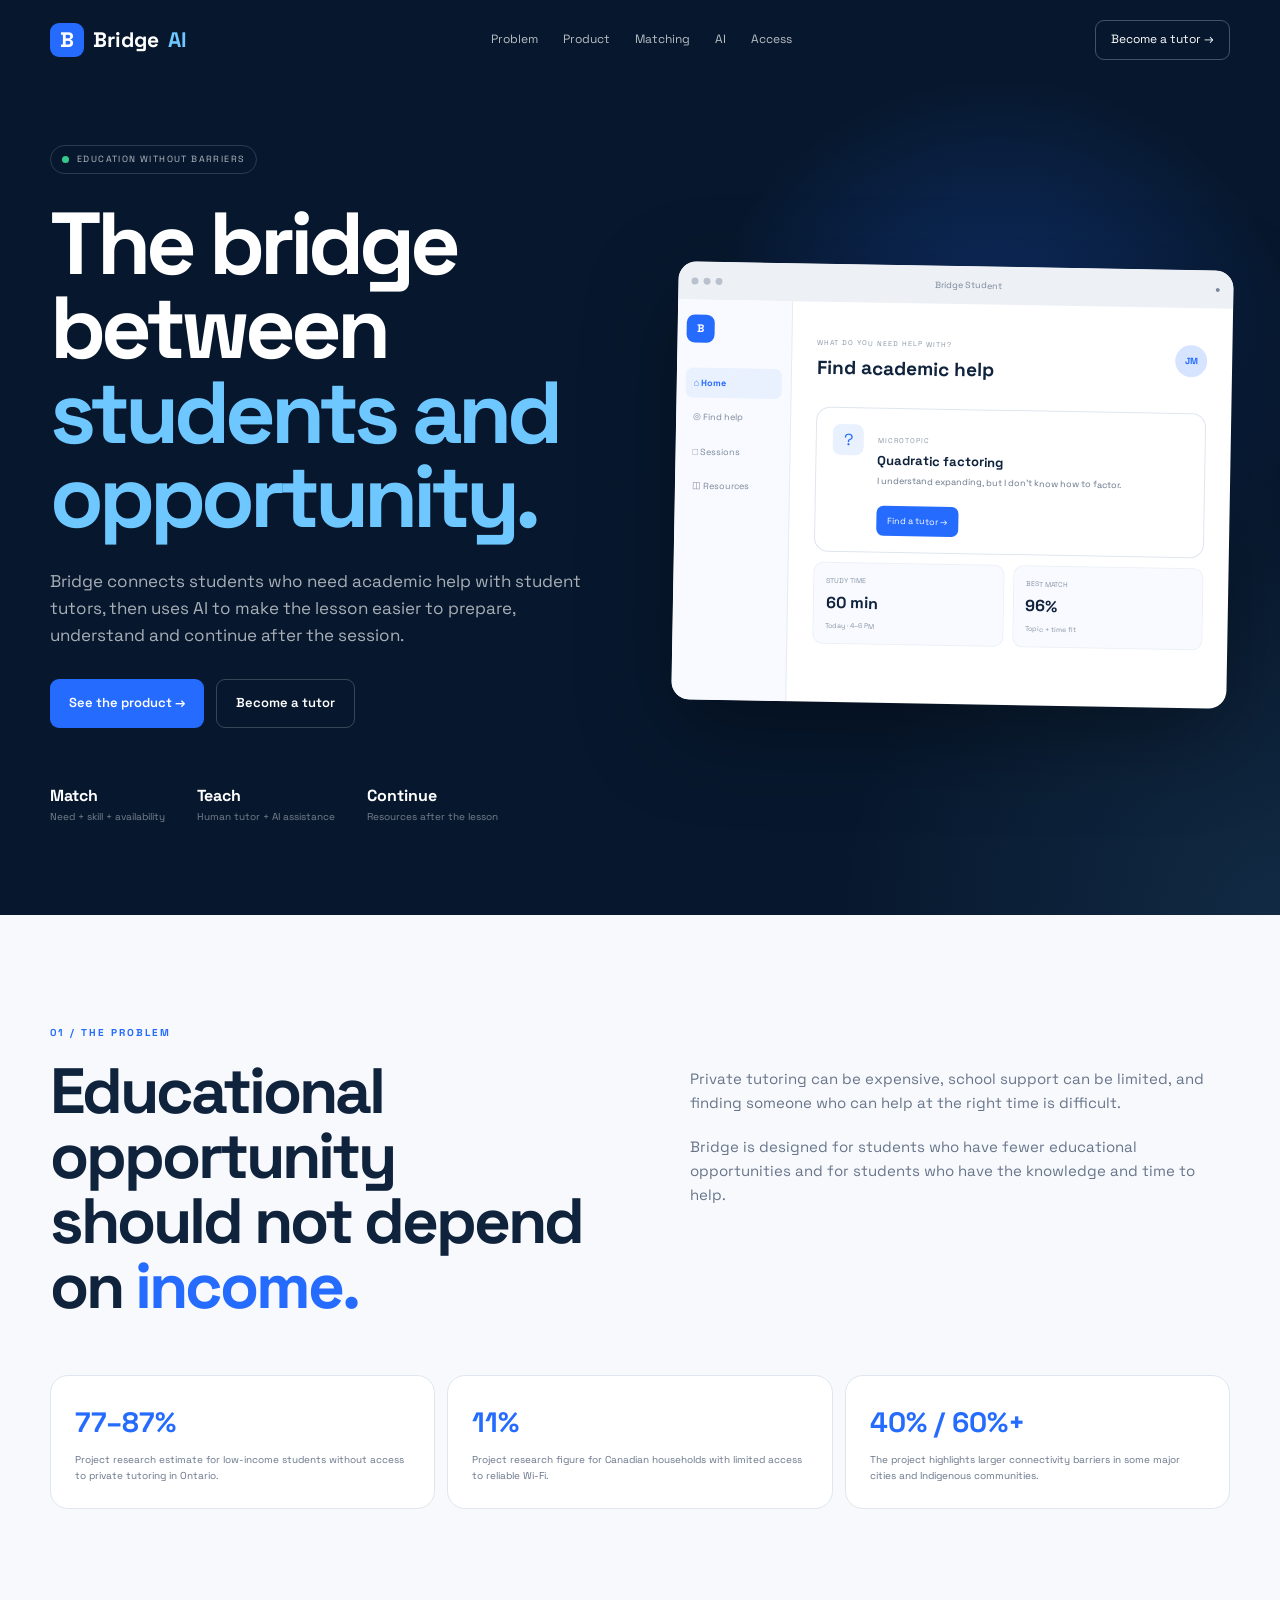
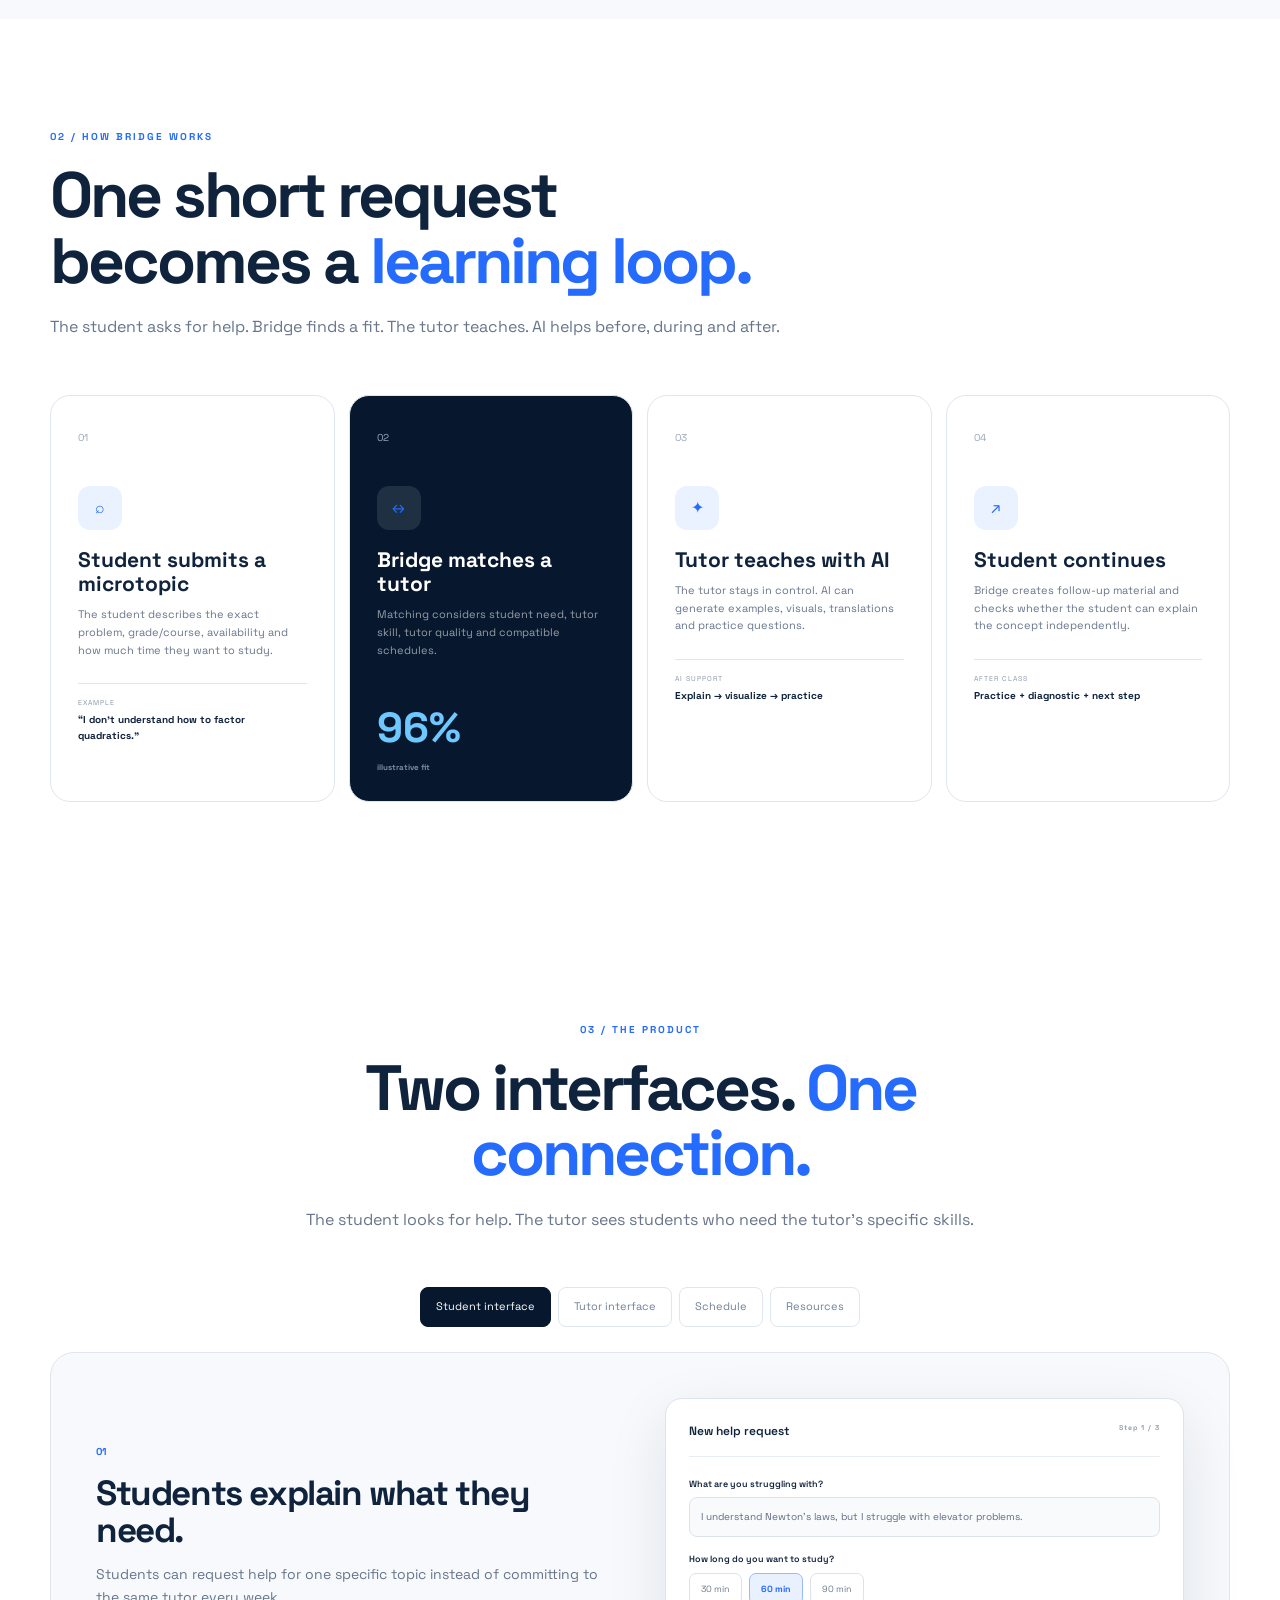
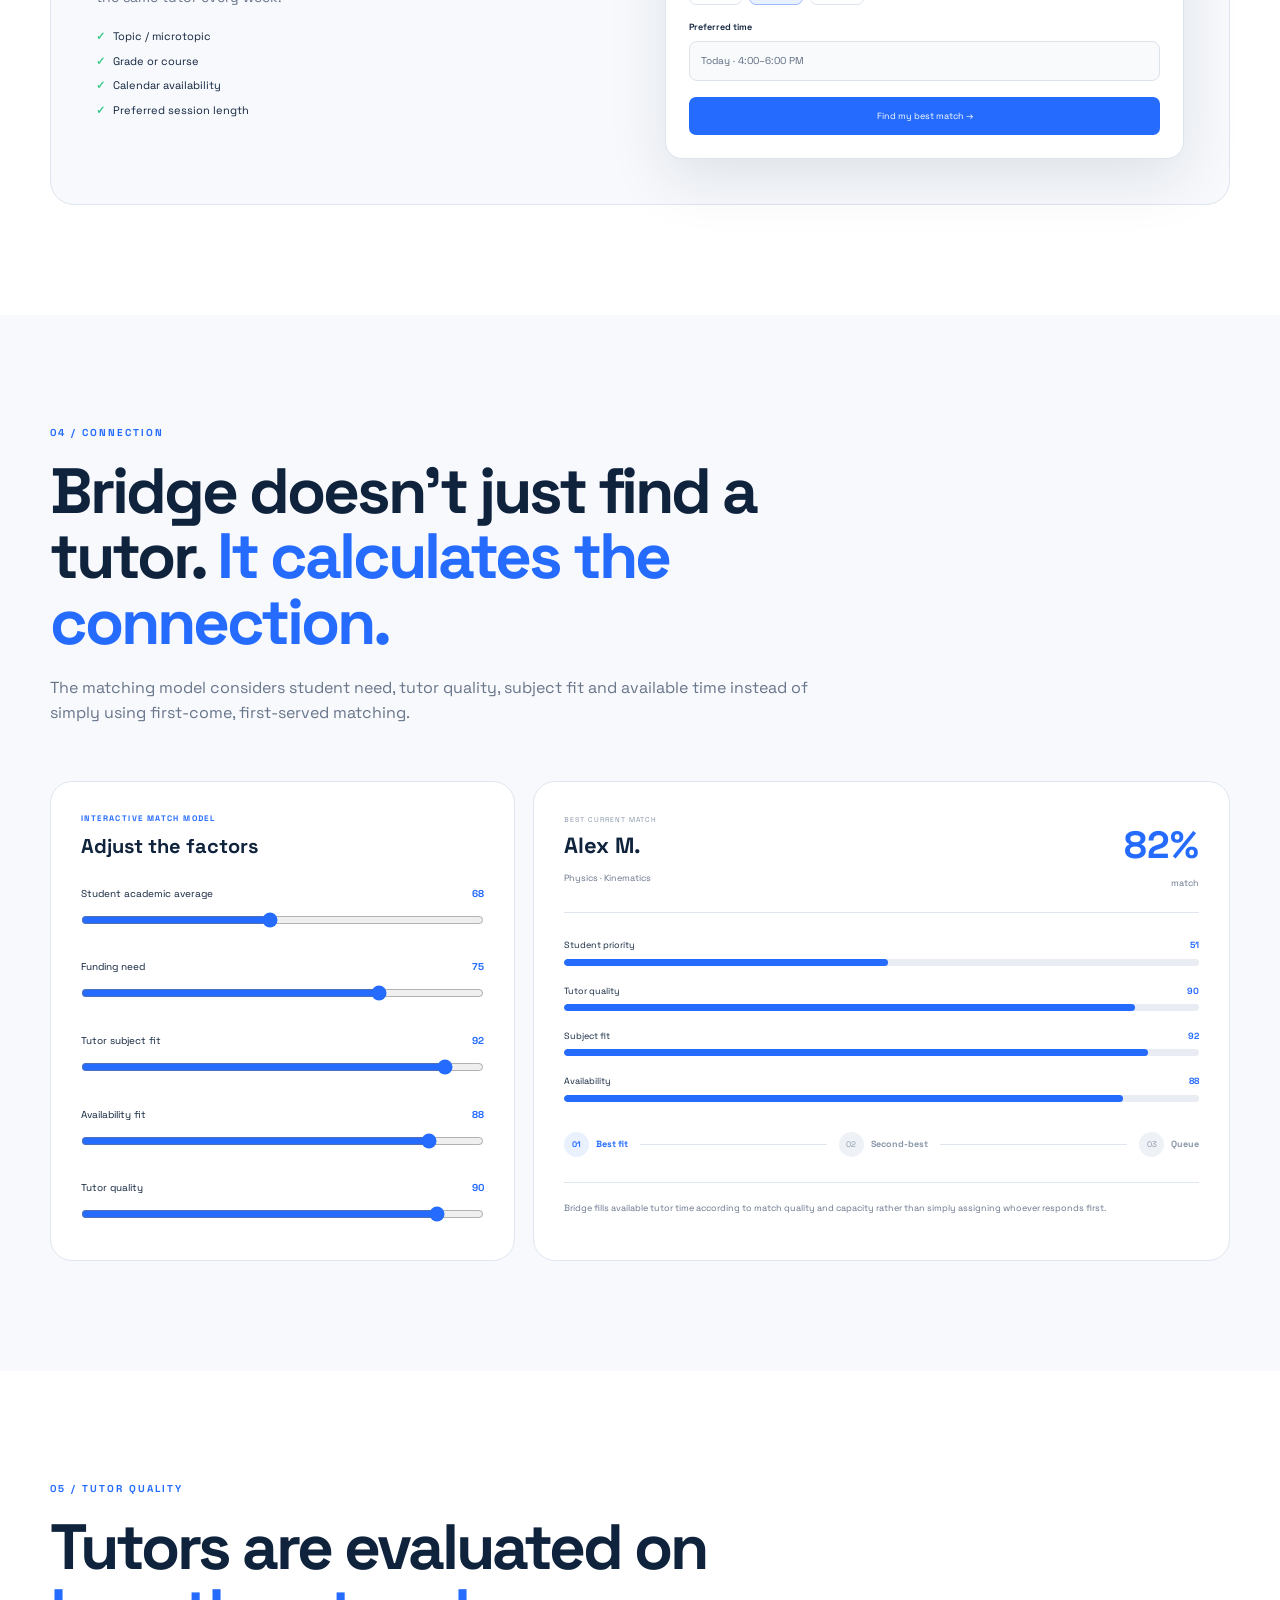
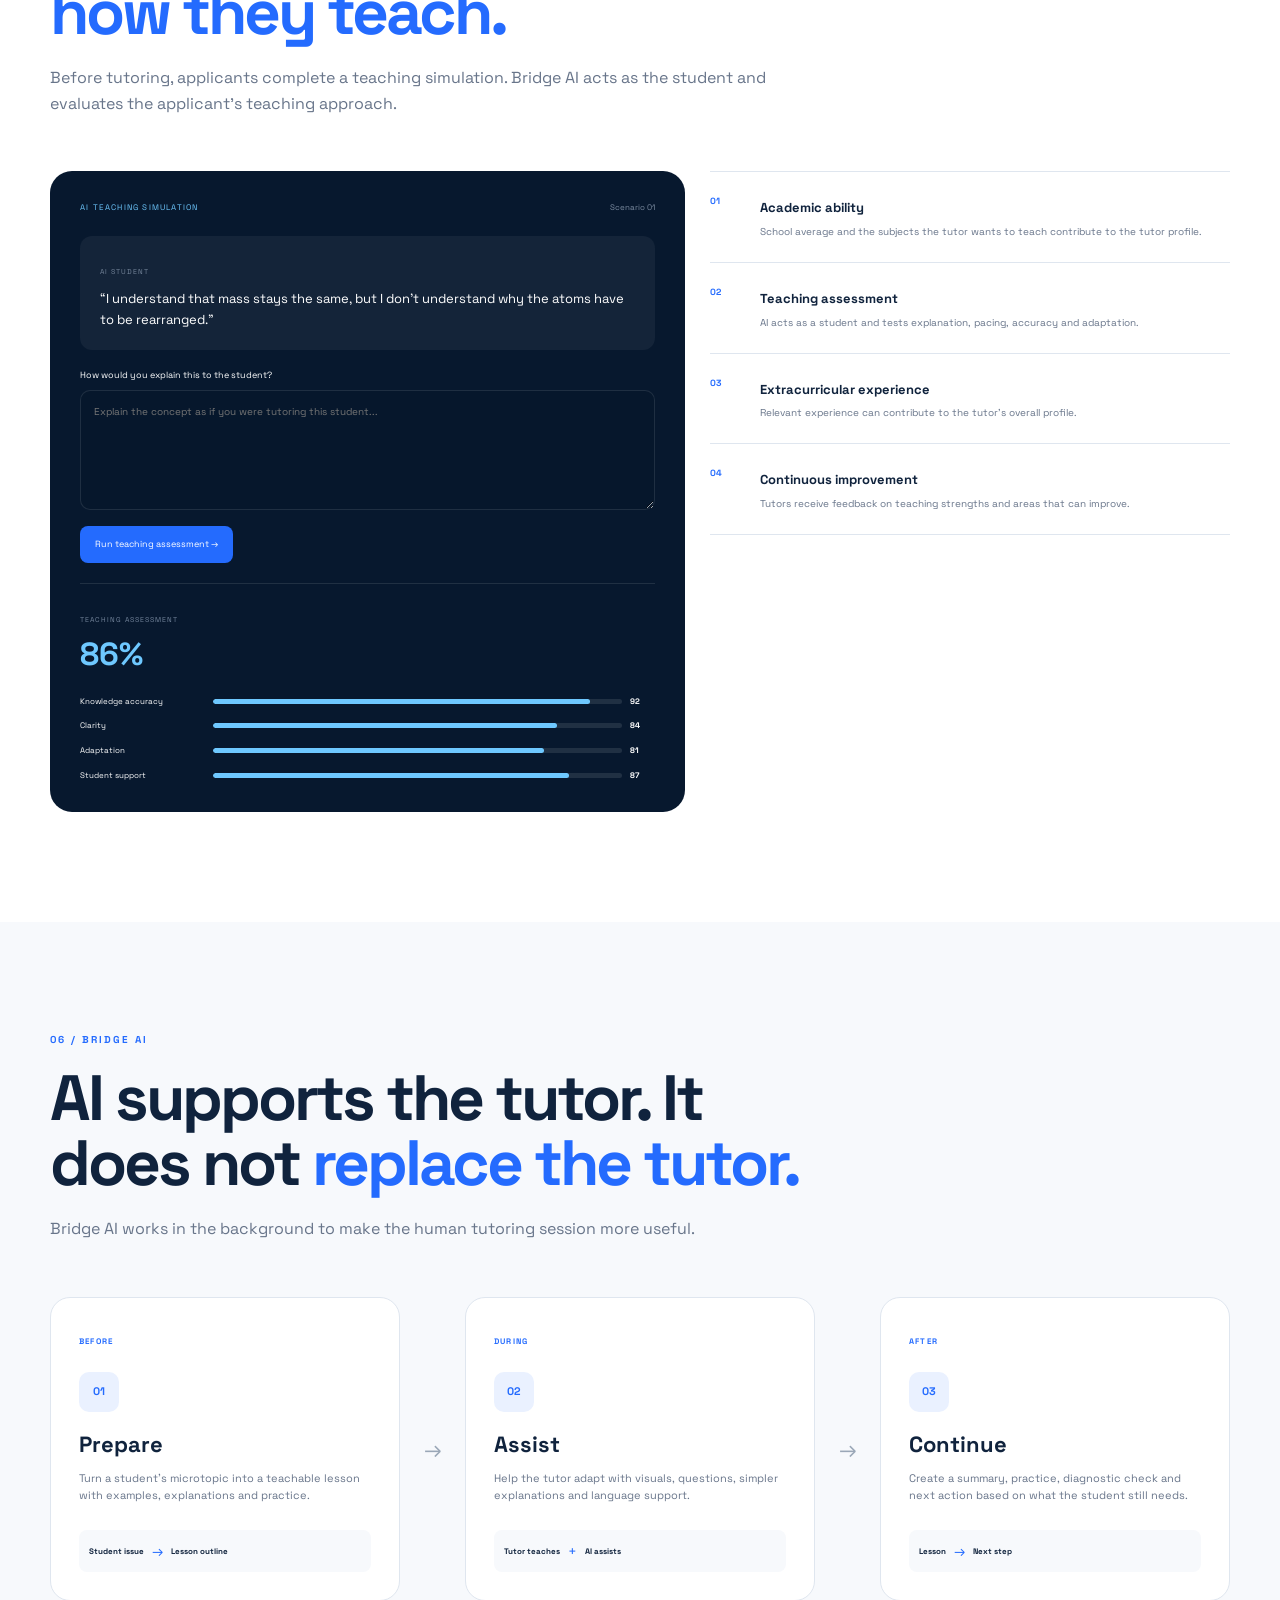
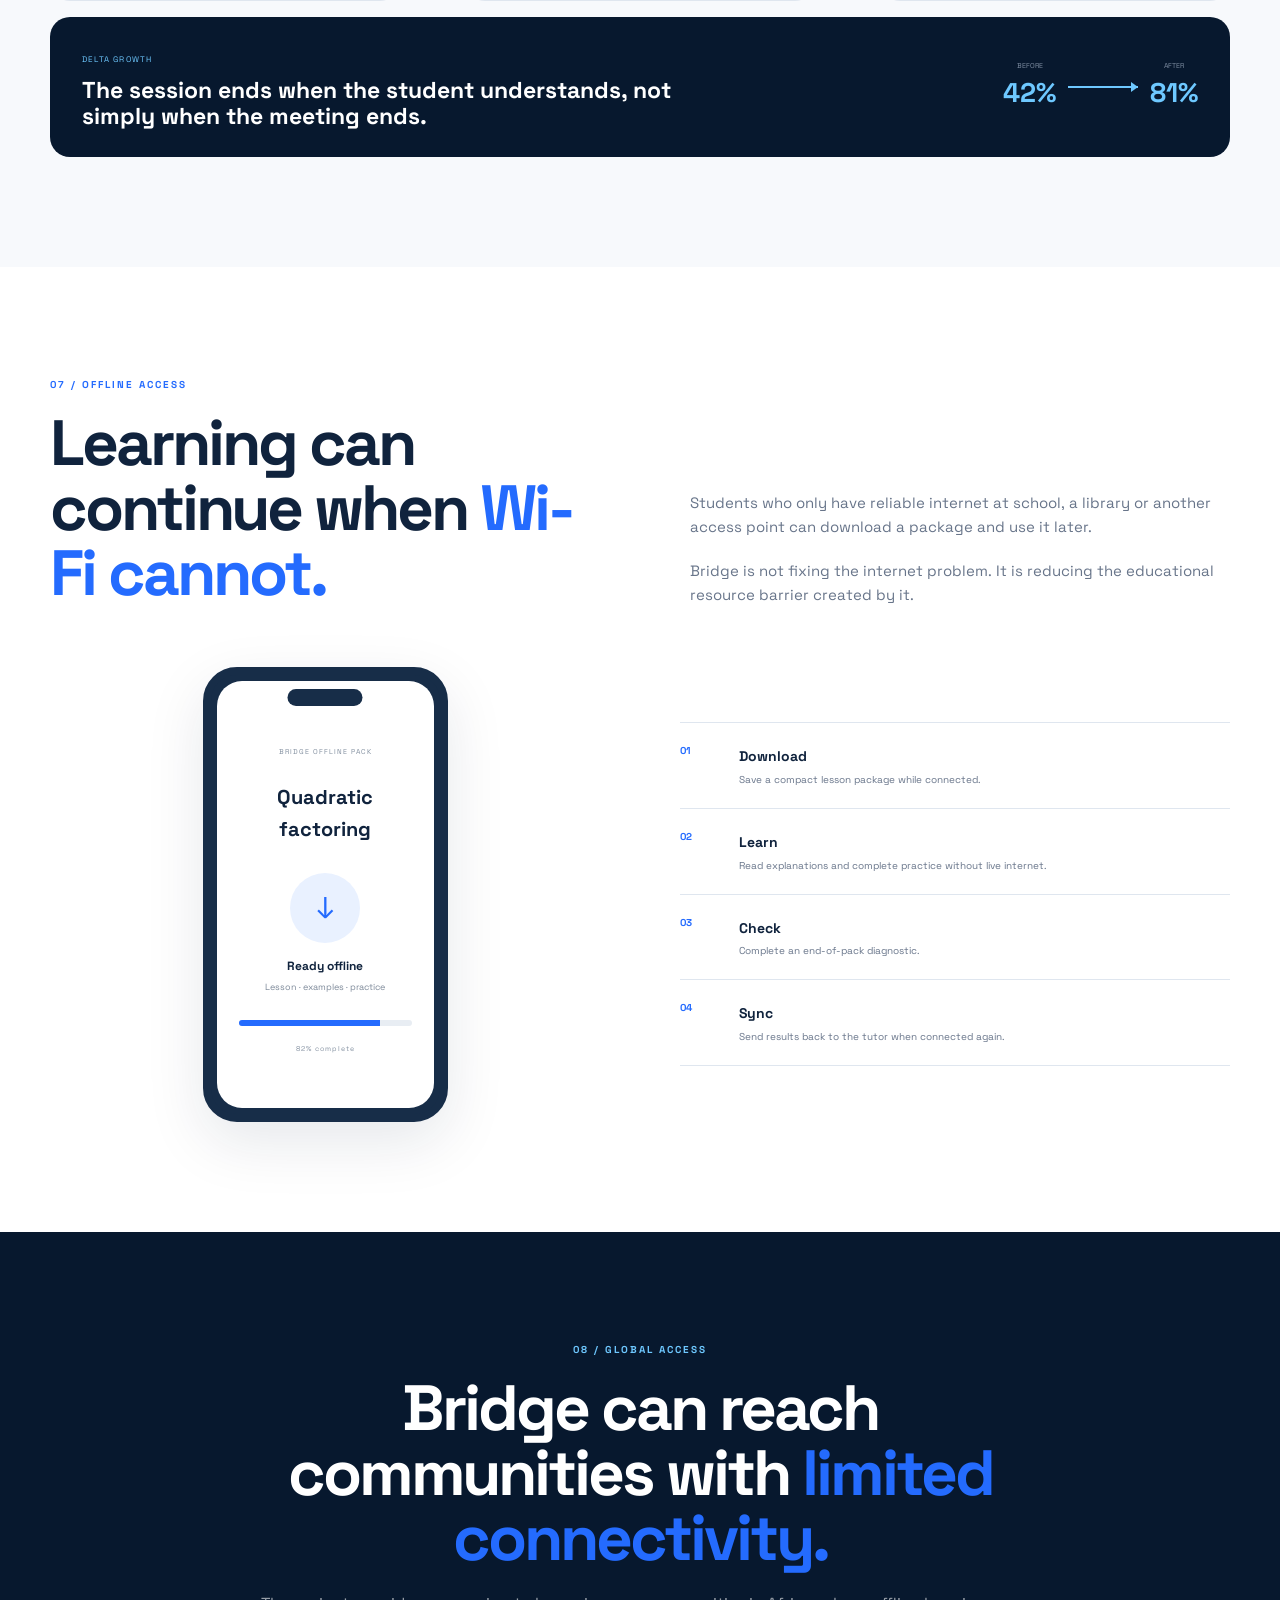
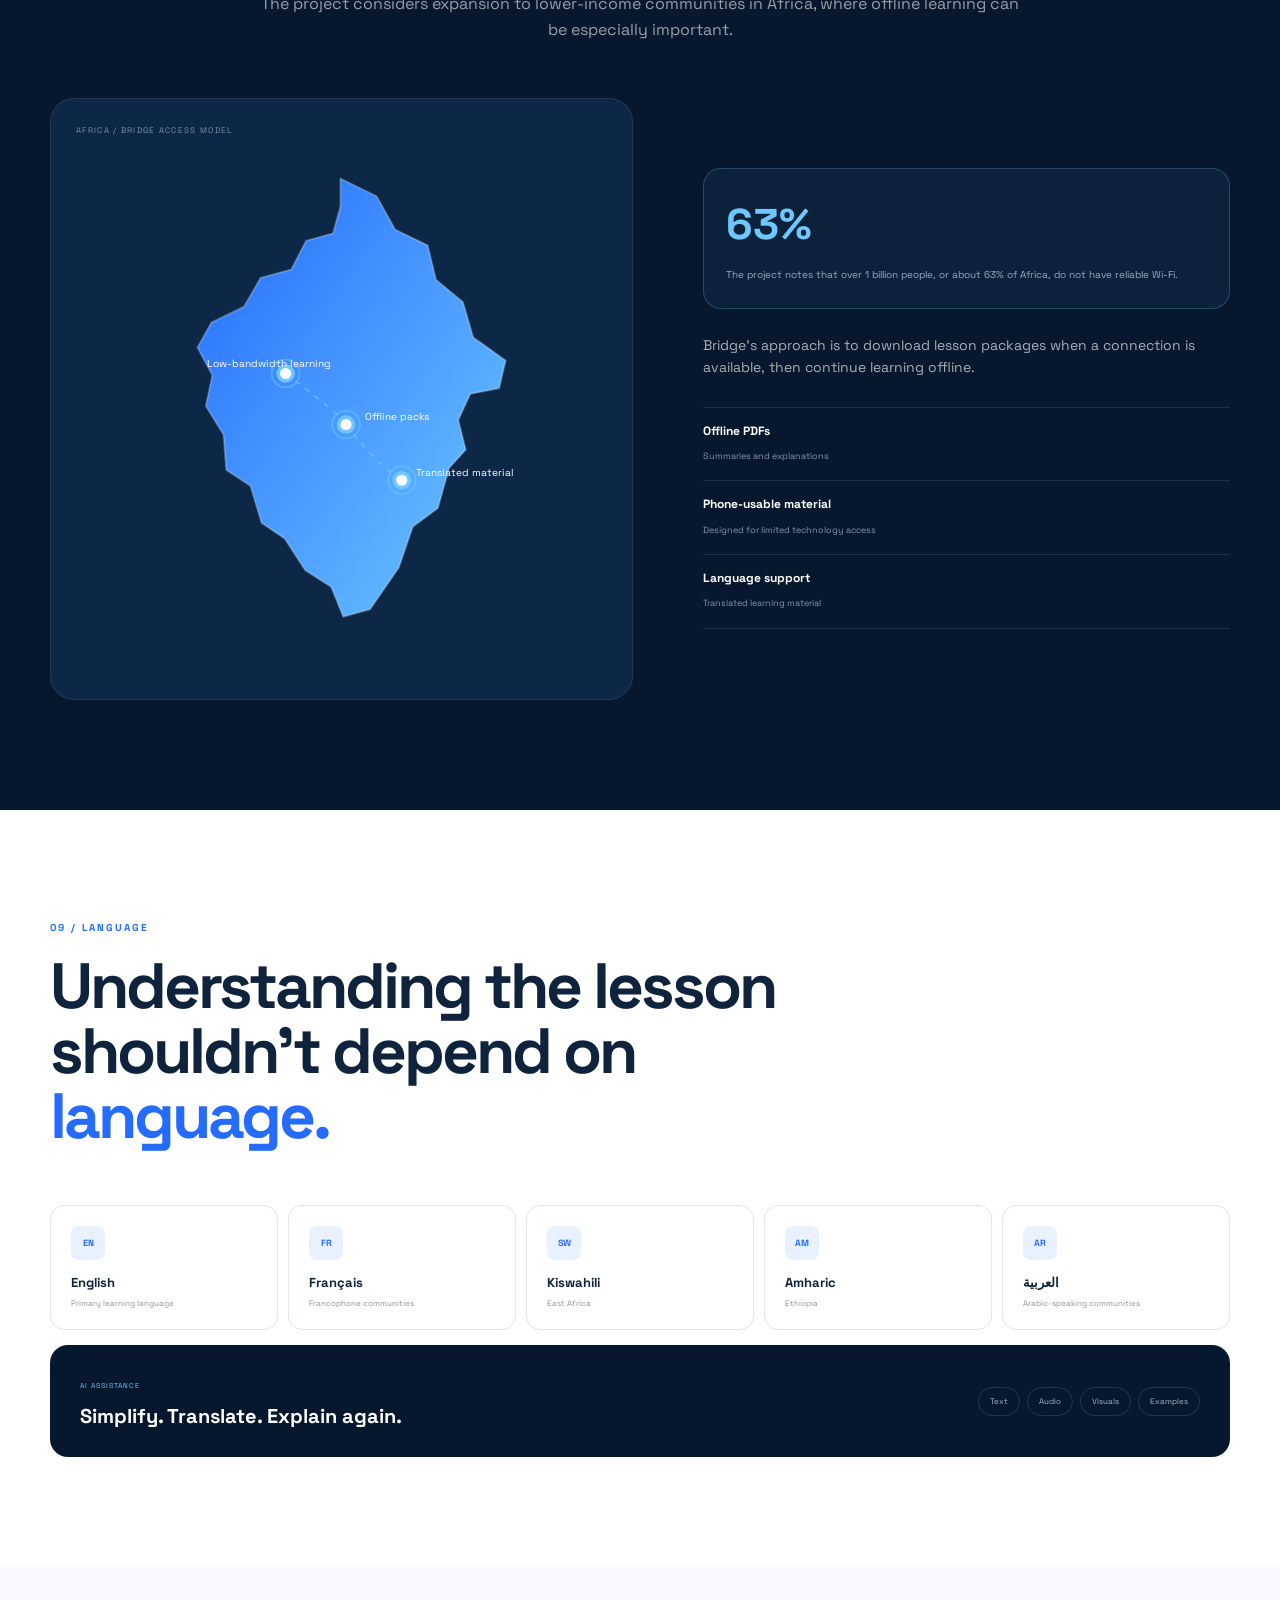
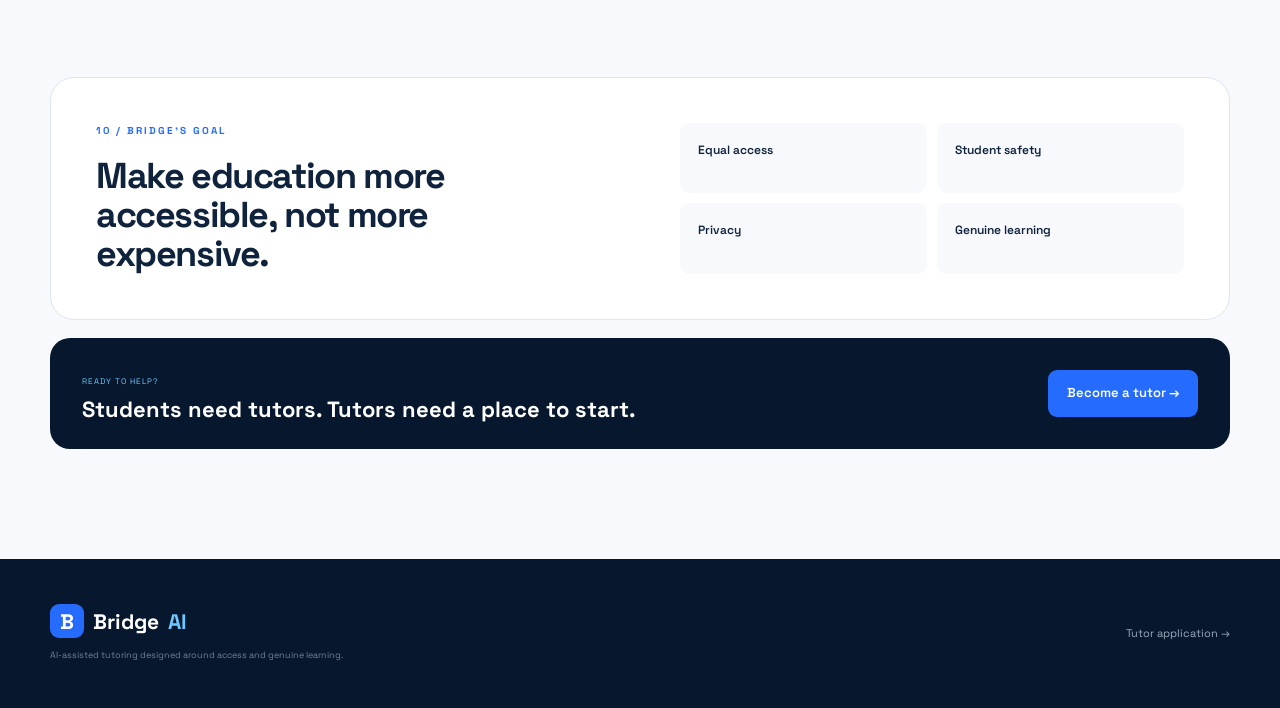
==== commit e6c6abc6: "v68" ====
--- a/index.html
+++ b/index.html
@@ -16,6 +16,7 @@
 
 <header class="navbar">
   <div class="nav-container">
+
     <a class="logo" href="#top">
       <span class="logo-mark">B</span>
       Bridge<span class="logo-ai">AI</span>
@@ -23,27 +24,34 @@
 
     <nav class="nav-links">
       <a href="#problem">Problem</a>
-      <a href="#connection">Connection</a>
+      <a href="#product">Product</a>
       <a href="#matching">Matching</a>
       <a href="#ai">AI</a>
-      <a href="#offline">Offline</a>
-      <a href="#global">Global</a>
+      <a href="#access">Access</a>
     </nav>
 
-    <a class="nav-button" href="tutor.html">Become a tutor →</a>
+    <a class="nav-button" href="tutor.html">
+      Become a tutor →
+    </a>
+
   </div>
 </header>
 
 
 <main id="top">
 
-<!-- HERO -->
+<!-- =========================================================
+     HERO
+========================================================= -->
+
 <section class="hero">
+
   <div class="hero-glow"></div>
 
   <div class="section-container hero-inner">
 
     <div class="hero-copy">
+
       <div class="eyebrow">
         <span class="eyebrow-dot"></span>
         EDUCATION WITHOUT BARRIERS
@@ -55,14 +63,14 @@
       </h1>
 
       <p>
-        Bridge connects students who need academic help with students who
-        can provide it, using AI to match people, support lessons and keep
-        learning going after the session.
+        Bridge connects students who need academic help with student
+        tutors, then uses AI to make the lesson easier to prepare,
+        understand and continue after the session.
       </p>
 
       <div class="hero-buttons">
-        <a class="button button-primary" href="#connection">
-          See how Bridge works →
+        <a class="button button-primary" href="#product">
+          See the product →
         </a>
 
         <a class="button button-secondary" href="tutor.html">
@@ -78,65 +86,82 @@
 
         <div>
           <strong>Teach</strong>
-          <span>Tutor + AI assistance</span>
+          <span>Human tutor + AI assistance</span>
         </div>
 
         <div>
           <strong>Continue</strong>
-          <span>Learning after class</span>
-        </div>
-      </div>
-    </div>
-
-
-    <!-- HERO VISUAL -->
+          <span>Resources after the lesson</span>
+        </div>
+      </div>
+
+    </div>
+
+
+    <!-- STUDENT INTERFACE VISUAL -->
+
     <div class="hero-visual app-window">
 
       <div class="window-header">
         <span class="window-dots">
           <i></i><i></i><i></i>
         </span>
+
         <span>Bridge Student</span>
+
         <span>●</span>
       </div>
 
       <div class="mock-app">
 
         <aside class="mock-sidebar">
+
           <div class="side-logo">B</div>
+
           <div class="side-item active">⌂ Home</div>
           <div class="side-item">◎ Find help</div>
           <div class="side-item">□ Sessions</div>
           <div class="side-item">◫ Resources</div>
+
         </aside>
 
+
         <div class="mock-main">
 
           <div class="mock-top">
+
             <div>
               <small>WHAT DO YOU NEED HELP WITH?</small>
               <h3>Find academic help</h3>
             </div>
+
             <div class="avatar">JM</div>
-          </div>
+
+          </div>
+
 
           <div class="mock-request">
+
             <span class="mock-icon">?</span>
 
             <div>
               <small>MICROTOPIC</small>
               <strong>Quadratic factoring</strong>
+
               <p>
                 I understand expanding, but I don't know how to factor.
               </p>
             </div>
 
-            <button id="heroMatchButton">
+            <button class="hero-match-button">
               Find a tutor →
             </button>
-          </div>
+
+          </div>
+
 
           <div class="mock-mini-grid">
+
             <div>
               <small>STUDY TIME</small>
               <strong>60 min</strong>
@@ -145,50 +170,65 @@
 
             <div>
               <small>BEST MATCH</small>
-              <strong id="heroMatchScore">96%</strong>
+              <strong>96%</strong>
               <span>Topic + time fit</span>
             </div>
-          </div>
-
-        </div>
-      </div>
+
+          </div>
+
+        </div>
+
+      </div>
+
     </div>
 
   </div>
+
 </section>
 
 
-<!-- PROBLEM -->
+<!-- =========================================================
+     PROBLEM
+========================================================= -->
+
 <section class="section problem" id="problem">
+
   <div class="section-container">
 
     <div class="section-label">01 / THE PROBLEM</div>
 
-    <div class="two-column">
+    <div class="two-column problem-top">
+
       <h2>
         Educational opportunity should not depend on
         <span>income.</span>
       </h2>
 
       <div class="body-copy">
+
         <p>
-          Private tutoring can be expensive, school support can be limited,
-          and students who need help may not know where to find someone
-          who can teach them.
+          Private tutoring can be expensive, school support can be
+          limited, and finding someone who can help at the right time
+          is difficult.
         </p>
 
         <p>
-          Bridge focuses on connecting students who need academic help
-          with students who have the knowledge and time to help.
+          Bridge is designed for students who have fewer educational
+          opportunities and for students who have the knowledge and
+          time to help.
         </p>
-      </div>
-    </div>
+
+      </div>
+
+    </div>
+
 
     <div class="stat-row">
+
       <div>
         <strong>77–87%</strong>
         <span>
-          Project research figure for low-income students without
+          Project research estimate for low-income students without
           access to private tutoring in Ontario.
         </span>
       </div>
@@ -196,788 +236,1110 @@
       <div>
         <strong>11%</strong>
         <span>
-          Project figure for Canadian households with limited access
-          to reliable Wi-Fi.
+          Project research figure for Canadian households with limited
+          access to reliable Wi-Fi.
         </span>
       </div>
 
       <div>
         <strong>40% / 60%+</strong>
         <span>
-          Project figures highlighting greater connectivity barriers
-          in major cities and Indigenous communities.
+          The project highlights larger connectivity barriers in some
+          major cities and Indigenous communities.
         </span>
       </div>
+
     </div>
 
   </div>
+
 </section>
 
 
-<!-- CONNECTION -->
-<section class="section connection" id="connection">
+<!-- =========================================================
+     HOW IT WORKS
+========================================================= -->
+
+<section class="section how" id="how">
+
   <div class="section-container">
 
     <div class="section-header">
-      <div class="section-label">02 / CONNECTION</div>
+
+      <div class="section-label">02 / HOW BRIDGE WORKS</div>
 
       <h2>
-        Two students.
+        One short request becomes a
+        <span>learning loop.</span>
+      </h2>
+
+      <p>
+        The student asks for help. Bridge finds a fit. The tutor teaches.
+        AI helps before, during and after.
+      </p>
+
+    </div>
+
+
+    <div class="workflow-grid">
+
+      <article class="workflow-card">
+
+        <span class="step">01</span>
+
+        <div class="workflow-icon">⌕</div>
+
+        <h3>Student submits a microtopic</h3>
+
+        <p>
+          The student describes the exact problem, grade/course,
+          availability and how much time they want to study.
+        </p>
+
+        <div class="example">
+          <small>EXAMPLE</small>
+          <strong>
+            “I don't understand how to factor quadratics.”
+          </strong>
+        </div>
+
+      </article>
+
+
+      <article class="workflow-card dark">
+
+        <span class="step">02</span>
+
+        <div class="workflow-icon">↔</div>
+
+        <h3>Bridge matches a tutor</h3>
+
+        <p>
+          Matching considers student need, tutor skill, tutor quality
+          and compatible schedules.
+        </p>
+
+        <div class="match-big">
+          96%
+          <small>illustrative fit</small>
+        </div>
+
+      </article>
+
+
+      <article class="workflow-card">
+
+        <span class="step">03</span>
+
+        <div class="workflow-icon">✦</div>
+
+        <h3>Tutor teaches with AI</h3>
+
+        <p>
+          The tutor stays in control. AI can generate examples,
+          visuals, translations and practice questions.
+        </p>
+
+        <div class="example">
+          <small>AI SUPPORT</small>
+          <strong>Explain → visualize → practice</strong>
+        </div>
+
+      </article>
+
+
+      <article class="workflow-card">
+
+        <span class="step">04</span>
+
+        <div class="workflow-icon">↗</div>
+
+        <h3>Student continues</h3>
+
+        <p>
+          Bridge creates follow-up material and checks whether the
+          student can explain the concept independently.
+        </p>
+
+        <div class="example">
+          <small>AFTER CLASS</small>
+          <strong>Practice + diagnostic + next step</strong>
+        </div>
+
+      </article>
+
+    </div>
+
+  </div>
+
+</section>
+
+
+<!-- =========================================================
+     PRODUCT INTERFACES
+========================================================= -->
+
+<section class="section product" id="product">
+
+  <div class="section-container">
+
+    <div class="section-header center">
+
+      <div class="section-label">03 / THE PRODUCT</div>
+
+      <h2>
+        Two interfaces.
         <span>One connection.</span>
       </h2>
 
       <p>
-        Bridge gives the student a way to request specific help and gives
-        tutors a dashboard showing students they can help.
+        The student looks for help. The tutor sees students who need
+        the tutor's specific skills.
       </p>
-    </div>
-
-
-    <div class="interface-tabs">
-
-      <button class="interface-tab active" data-interface="studentInterface">
-        Student
+
+    </div>
+
+
+    <div class="tabs" role="tablist">
+
+      <button class="tab active" data-tab="student">
+        Student interface
       </button>
 
-      <button class="interface-tab" data-interface="tutorInterface">
-        Tutor
+      <button class="tab" data-tab="tutor">
+        Tutor interface
       </button>
 
-      <button class="interface-tab" data-interface="scheduleInterface">
+      <button class="tab" data-tab="schedule">
         Schedule
       </button>
 
+      <button class="tab" data-tab="resources">
+        Resources
+      </button>
+
     </div>
 
 
     <!-- STUDENT -->
-    <div class="interface-panel active" id="studentInterface">
+
+    <div class="tab-panel active" id="student">
 
       <div class="panel-copy">
+
         <span class="panel-number">01</span>
 
         <h3>
-          The student explains exactly what they need.
+          Students explain what they need.
         </h3>
 
         <p>
-          A student can submit a specific microtopic instead of committing
-          to the same tutor every week.
+          Students can request help for one specific topic instead of
+          committing to the same tutor every week.
         </p>
 
         <ul>
-          <li>Subject and microtopic</li>
+          <li>Topic / microtopic</li>
           <li>Grade or course</li>
-          <li>When they are available</li>
-          <li>How long they want to study</li>
-          <li>Language preference</li>
+          <li>Calendar availability</li>
+          <li>Preferred session length</li>
         </ul>
-      </div>
-
-
-      <div class="interface-card student-dashboard">
+
+      </div>
+
+
+      <div class="student-ui interface-card">
 
         <div class="ui-header">
           <span>New help request</span>
-          <small>STEP 1 / 3</small>
+          <small>Step 1 / 3</small>
         </div>
 
         <label>What are you struggling with?</label>
 
         <div class="fake-input">
-          I don't understand how forces work when an elevator accelerates.
-        </div>
-
-        <label>How much time do you have?</label>
+          I understand Newton's laws, but I struggle with elevator problems.
+        </div>
+
+        <label>How long do you want to study?</label>
 
         <div class="duration-row">
-          <button>15 min</button>
-          <button class="selected">30 min</button>
-          <button>60 min</button>
-        </div>
-
-        <label>Preferred language</label>
-
-        <select class="fake-select">
-          <option>English</option>
-          <option>French</option>
-          <option>Swahili</option>
-          <option>Amharic</option>
-          <option>Arabic</option>
-        </select>
+
+          <button>30 min</button>
+
+          <button class="selected">
+            60 min
+          </button>
+
+          <button>90 min</button>
+
+        </div>
+
+        <label>Preferred time</label>
+
+        <div class="fake-input">
+          Today · 4:00–6:00 PM
+        </div>
 
         <button class="ui-button find-button">
           Find my best match →
         </button>
 
-        <div class="match-result" id="studentMatchResult">
-          Bridge will match your request using need, skill and availability.
-        </div>
-
-      </div>
+      </div>
+
     </div>
 
 
     <!-- TUTOR -->
-    <div class="interface-panel" id="tutorInterface">
+
+    <div class="tab-panel" id="tutor">
 
       <div class="panel-copy">
+
         <span class="panel-number">02</span>
 
         <h3>
-          Tutors see students they can actually help.
+          Tutors see students they can help.
         </h3>
 
         <p>
-          Instead of browsing every student, tutors receive ranked
-          opportunities based on subject knowledge, tutor quality,
-          student need and schedule compatibility.
+          Instead of searching through everyone, the dashboard shows
+          ranked requests based on subject and availability.
         </p>
 
         <ul>
           <li>Specific topic requests</li>
           <li>Match score</li>
           <li>Schedule fit</li>
-          <li>Tutor capacity</li>
-          <li>Student need</li>
+          <li>Weekly tutoring limit</li>
         </ul>
 
-        <a class="small-link" href="tutor.html">
-          Become a Bridge tutor →
-        </a>
-      </div>
-
-
-      <div class="interface-card">
+      </div>
+
+
+      <div class="tutor-ui interface-card">
 
         <div class="ui-header">
           <span>Recommended students</span>
-          <small>UPDATED HOURLY</small>
-        </div>
+          <small>Today</small>
+        </div>
+
 
         <div class="student-request revealed">
+
           <div class="request-avatar">JL</div>
 
           <div>
             <strong>Jordan L.</strong>
             <span>Physics · Forces</span>
-            <small>Tue · 4:00–5:00</small>
+            <small>Tue 4:00–5:00</small>
           </div>
 
           <b>96%</b>
-        </div>
+
+        </div>
+
 
         <div class="student-request revealed">
+
           <div class="request-avatar green">MK</div>
 
           <div>
             <strong>Maya K.</strong>
             <span>Calculus · Derivatives</span>
-            <small>Tue · 5:00–6:00</small>
+            <small>Tue 5:00–6:00</small>
           </div>
 
           <b>91%</b>
-        </div>
+
+        </div>
+
 
         <div class="student-request revealed">
+
           <div class="request-avatar orange">AT</div>
 
           <div>
             <strong>Andrew T.</strong>
             <span>Chemistry · Stoichiometry</span>
-            <small>Wed · 4:30–5:30</small>
+            <small>Wed 4:30–5:30</small>
           </div>
 
           <b>84%</b>
-        </div>
-
-      </div>
+
+        </div>
+
+      </div>
+
     </div>
 
 
     <!-- SCHEDULE -->
-    <div class="interface-panel" id="scheduleInterface">
+
+    <div class="tab-panel" id="schedule">
 
       <div class="panel-copy">
+
         <span class="panel-number">03</span>
 
         <h3>
-          Scheduling is not first-come, first-served.
+          Matching includes the time people actually have.
         </h3>
 
         <p>
-          Tutors set how much time they can provide. Students set when
-          they want help. Bridge uses these limits when assigning sessions.
+          Tutors choose when they can teach and how much time they want
+          to contribute. Students choose when and how long they want
+          to study.
         </p>
 
         <ul>
           <li>Tutor availability</li>
           <li>Daily tutoring limit</li>
           <li>Weekly tutoring limit</li>
-          <li>Student availability</li>
-          <li>Requested session length</li>
+          <li>Student preferred study time</li>
         </ul>
-      </div>
-
-
-      <div class="interface-card calendar-card">
+
+      </div>
+
+
+      <div class="calendar-ui interface-card">
 
         <div class="ui-header">
           <span>Availability</span>
-          <small>THIS WEEK</small>
-        </div>
-
-        <div class="calendar-grid">
-
-          <div class="calendar-day">
-            <strong>MON</strong>
-            <button class="time-slot">4 PM</button>
-            <button class="time-slot selected">5 PM</button>
-          </div>
-
-          <div class="calendar-day">
-            <strong>TUE</strong>
-            <button class="time-slot selected">4 PM</button>
-            <button class="time-slot">6 PM</button>
-          </div>
-
-          <div class="calendar-day">
-            <strong>WED</strong>
-            <button class="time-slot">4 PM</button>
-            <button class="time-slot selected">5 PM</button>
-          </div>
-
-          <div class="calendar-day">
-            <strong>THU</strong>
-            <button class="time-slot">4 PM</button>
-            <button class="time-slot">6 PM</button>
-          </div>
-
-          <div class="calendar-day">
-            <strong>FRI</strong>
-            <button class="time-slot selected">4 PM</button>
-            <button class="time-slot">5 PM</button>
-          </div>
-
-        </div>
-
-        <div class="limit-controls">
+          <small>September</small>
+        </div>
+
+
+        <div class="calendar-week">
+
+          <button class="calendar-day active">
+            <small>MON</small>
+            <strong>14</strong>
+          </button>
+
+          <button class="calendar-day">
+            <small>TUE</small>
+            <strong>15</strong>
+          </button>
+
+          <button class="calendar-day">
+            <small>WED</small>
+            <strong>16</strong>
+          </button>
+
+          <button class="calendar-day">
+            <small>THU</small>
+            <strong>17</strong>
+          </button>
+
+          <button class="calendar-day">
+            <small>FRI</small>
+            <strong>18</strong>
+          </button>
+
+        </div>
+
+
+        <div class="time-grid">
+
+          <button class="time-slot selected">4:00 PM</button>
+          <button class="time-slot">4:30 PM</button>
+          <button class="time-slot selected">5:00 PM</button>
+          <button class="time-slot">5:30 PM</button>
+          <button class="time-slot">6:00 PM</button>
+          <button class="time-slot">6:30 PM</button>
+
+        </div>
+
+
+        <div class="capacity-box">
+
+          <div>
+            <small>YOUR WEEKLY LIMIT</small>
+            <strong>2 hours</strong>
+          </div>
 
           <div>
             <small>DAILY LIMIT</small>
-            <select>
-              <option>30 min</option>
-              <option selected>60 min</option>
-              <option>90 min</option>
-              <option>120 min</option>
-            </select>
-          </div>
-
-          <div>
-            <small>WEEKLY LIMIT</small>
-            <select>
-              <option>1 hour</option>
-              <option selected>2 hours</option>
-              <option>3 hours</option>
-              <option>5 hours</option>
-            </select>
-          </div>
-
-        </div>
-
-      </div>
+            <strong>60 min</strong>
+          </div>
+
+        </div>
+
+      </div>
+
+    </div>
+
+
+    <!-- RESOURCES -->
+
+    <div class="tab-panel" id="resources">
+
+      <div class="panel-copy">
+
+        <span class="panel-number">04</span>
+
+        <h3>
+          Bring the actual problem to the lesson.
+        </h3>
+
+        <p>
+          Students can upload notes, homework, guides, questions or
+          flashcards so the tutor and AI can work from the student's
+          real material.
+        </p>
+
+        <ul>
+          <li>Notes and guides</li>
+          <li>Homework questions</li>
+          <li>Flashcards</li>
+          <li>Study-group resources</li>
+        </ul>
+
+      </div>
+
+
+      <div class="resource-ui interface-card">
+
+        <div class="ui-header">
+          <span>Lesson resources</span>
+          <small>Quadratic factoring</small>
+        </div>
+
+
+        <div class="file-row">
+          <span class="file-icon">PDF</span>
+
+          <div>
+            <strong>Lesson summary</strong>
+            <small>Downloadable explanation</small>
+          </div>
+
+          <b>↓</b>
+        </div>
+
+
+        <div class="file-row">
+          <span class="file-icon">Q</span>
+
+          <div>
+            <strong>Practice questions</strong>
+            <small>10 questions + answer checking</small>
+          </div>
+
+          <b>→</b>
+        </div>
+
+
+        <div class="file-row">
+          <span class="file-icon">★</span>
+
+          <div>
+            <strong>Flashcards</strong>
+            <small>Key terms and steps</small>
+          </div>
+
+          <b>→</b>
+        </div>
+
+
+        <div class="resource-note">
+          AI can turn the session into a compact learning package
+          for later use.
+        </div>
+
+      </div>
+
     </div>
 
   </div>
+
 </section>
 
 
-<!-- MATCHING -->
+<!-- =========================================================
+     MATCHING MODEL
+========================================================= -->
+
 <section class="section matching" id="matching">
+
   <div class="section-container">
 
     <div class="section-header">
-      <div class="section-label">03 / MATCHING</div>
+
+      <div class="section-label">04 / CONNECTION</div>
 
       <h2>
-        Bridge matches based on
-        <span>need, skill and time.</span>
+        Bridge doesn't just find a tutor.
+        <span>It calculates the connection.</span>
       </h2>
 
       <p>
-        The system considers both student need and tutor ability instead
-        of simply matching two people because they selected the same subject.
+        The matching model considers student need, tutor quality,
+        subject fit and available time instead of simply using
+        first-come, first-served matching.
       </p>
-    </div>
-
-
-    <div class="matching-visual">
-
-      <div class="match-person student-person">
-        <span class="match-icon">S</span>
-        <strong>Student</strong>
-        <small>Physics · Kinematics</small>
-      </div>
-
-      <div class="match-calculation">
-
-        <div class="score-line">
-          <span>Student need</span>
-          <div class="score-bar">
-            <i style="width:82%"></i>
-          </div>
-          <b>82</b>
-        </div>
-
-        <div class="score-line">
-          <span>Subject fit</span>
-          <div class="score-bar">
-            <i style="width:96%"></i>
-          </div>
-          <b>96</b>
-        </div>
-
-        <div class="score-line">
-          <span>Schedule fit</span>
-          <div class="score-bar">
-            <i style="width:91%"></i>
-          </div>
-          <b>91</b>
-        </div>
-
-        <div class="match-score">
-          <small>ILLUSTRATIVE MATCH</small>
-          <strong id="matchScore">96%</strong>
-        </div>
-
-      </div>
-
-      <div class="match-person tutor-person">
-        <span class="match-icon">T</span>
-        <strong>Tutor</strong>
-        <small>Physics · High proficiency</small>
-      </div>
-
-    </div>
-
-
-    <div class="matching-controls">
-
-      <div class="control-card">
-        <label>Student average</label>
-        <input type="range" id="studentAverage" min="50" max="100" value="72">
-        <strong><span id="averageValue">72</span>%</strong>
-      </div>
-
-      <div class="control-card">
-        <label>School funding difference</label>
-        <input type="range" id="fundingDifference" min="0" max="100" value="70">
-        <strong><span id="fundingValue">70</span></strong>
-      </div>
-
-      <div class="control-card">
-        <label>Time compatibility</label>
-        <input type="range" id="timeFit" min="0" max="100" value="90">
-        <strong><span id="timeValue">90</span></strong>
-      </div>
-
-    </div>
-
-
-    <div class="algorithm-explanation">
-
-      <div>
-        <span>STUDENT SCORE</span>
-        <h3>Need is considered.</h3>
-        <p>
-          Student grades and school board funding can contribute to the
-          priority score used by the matching system.
+
+    </div>
+
+
+    <div class="matching-model">
+
+      <div class="model-controls">
+
+        <div class="model-title">
+          <span>INTERACTIVE MATCH MODEL</span>
+          <strong>Adjust the factors</strong>
+        </div>
+
+
+        <label class="range-control">
+          <span>
+            Student academic average
+            <b id="averageValue">68</b>
+          </span>
+
+          <input
+            id="averageRange"
+            type="range"
+            min="40"
+            max="100"
+            value="68"
+          >
+        </label>
+
+
+        <label class="range-control">
+          <span>
+            Funding need
+            <b id="fundingValue">75</b>
+          </span>
+
+          <input
+            id="fundingRange"
+            type="range"
+            min="0"
+            max="100"
+            value="75"
+          >
+        </label>
+
+
+        <label class="range-control">
+          <span>
+            Tutor subject fit
+            <b id="subjectValue">92</b>
+          </span>
+
+          <input
+            id="subjectRange"
+            type="range"
+            min="0"
+            max="100"
+            value="92"
+          >
+        </label>
+
+
+        <label class="range-control">
+          <span>
+            Availability fit
+            <b id="availabilityValue">88</b>
+          </span>
+
+          <input
+            id="availabilityRange"
+            type="range"
+            min="0"
+            max="100"
+            value="88"
+          >
+        </label>
+
+
+        <label class="range-control">
+          <span>
+            Tutor quality
+            <b id="qualityValue">90</b>
+          </span>
+
+          <input
+            id="qualityRange"
+            type="range"
+            min="0"
+            max="100"
+            value="90"
+          >
+        </label>
+
+      </div>
+
+
+      <div class="model-result">
+
+        <div class="result-top">
+
+          <div>
+            <small>BEST CURRENT MATCH</small>
+            <strong>Alex M.</strong>
+            <span>Physics · Kinematics</span>
+          </div>
+
+          <div class="match-score">
+            <strong id="matchScore">89%</strong>
+            <span>match</span>
+          </div>
+
+        </div>
+
+
+        <div class="factor-bars">
+
+          <div class="factor-bar">
+
+            <span>
+              Student priority
+              <b id="studentPriorityScore">72</b>
+            </span>
+
+            <div>
+              <i id="studentPriorityBar"></i>
+            </div>
+
+          </div>
+
+
+          <div class="factor-bar">
+
+            <span>
+              Tutor quality
+              <b id="qualityScore">90</b>
+            </span>
+
+            <div>
+              <i id="qualityBar"></i>
+            </div>
+
+          </div>
+
+
+          <div class="factor-bar">
+
+            <span>
+              Subject fit
+              <b id="subjectScore">92</b>
+            </span>
+
+            <div>
+              <i id="subjectBar"></i>
+            </div>
+
+          </div>
+
+
+          <div class="factor-bar">
+
+            <span>
+              Availability
+              <b id="availabilityScore">88</b>
+            </span>
+
+            <div>
+              <i id="availabilityBar"></i>
+            </div>
+
+          </div>
+
+        </div>
+
+
+        <div class="allocation-flow">
+
+          <div class="allocation-node active">
+            <span>01</span>
+            <strong>Best fit</strong>
+          </div>
+
+          <div class="allocation-line"></div>
+
+          <div class="allocation-node">
+            <span>02</span>
+            <strong>Second-best</strong>
+          </div>
+
+          <div class="allocation-line"></div>
+
+          <div class="allocation-node">
+            <span>03</span>
+            <strong>Queue</strong>
+          </div>
+
+        </div>
+
+
+        <p class="model-note">
+          Bridge fills available tutor time according to match quality
+          and capacity rather than simply assigning whoever responds first.
         </p>
-      </div>
-
-      <div class="algorithm-arrow">×</div>
-
-      <div>
-        <span>TUTOR SCORE</span>
-        <h3>Ability is considered.</h3>
-        <p>
-          School average, extracurricular experience and the tutoring
-          assessment contribute to tutor quality.
-        </p>
-      </div>
-
-      <div class="algorithm-arrow">×</div>
-
-      <div>
-        <span>TIME</span>
-        <h3>Capacity matters.</h3>
-        <p>
-          Sessions must fit the tutor's daily and weekly limits as well
-          as the student's availability.
-        </p>
-      </div>
-
-    </div>
-
-    <div class="desmos-note">
-      Student grade multiplier concept:
-      <a href="https://www.desmos.com/calculator/ihv5khxxwf" target="_blank">
-        view the Desmos model →
-      </a>
+
+      </div>
+
     </div>
 
   </div>
+
 </section>
 
 
-<!-- AI -->
-<section class="section ai" id="ai">
+<!-- =========================================================
+     TUTOR QUALITY
+========================================================= -->
+
+<section class="section tutor-quality">
+
   <div class="section-container">
 
     <div class="section-header">
-      <div class="section-label">04 / BRIDGE AI</div>
+
+      <div class="section-label">05 / TUTOR QUALITY</div>
 
       <h2>
-        AI works in the background
-        <span>throughout the lesson.</span>
+        Tutors are evaluated on
+        <span>how they teach.</span>
       </h2>
 
       <p>
-        Bridge AI is a teaching assistant. The tutor remains responsible
-        for teaching the student.
+        Before tutoring, applicants complete a teaching simulation.
+        Bridge AI acts as the student and evaluates the applicant's
+        teaching approach.
       </p>
-    </div>
-
-
-    <div class="ai-workflow">
-
-      <button class="ai-step active" data-ai-step="before">
-        <span>01</span>
-        <strong>Before</strong>
-        <small>Prepare</small>
-      </button>
-
-      <div class="ai-line"></div>
-
-      <button class="ai-step" data-ai-step="during">
-        <span>02</span>
-        <strong>During</strong>
-        <small>Assist</small>
-      </button>
-
-      <div class="ai-line"></div>
-
-      <button class="ai-step" data-ai-step="after">
-        <span>03</span>
-        <strong>After</strong>
-        <small>Continue</small>
-      </button>
-
-    </div>
-
-
-    <div class="ai-detail active" id="before">
-
-      <div class="ai-detail-copy">
-        <span>BEFORE THE SESSION</span>
-        <h3>Turn a student's problem into a teachable lesson.</h3>
-
-        <ul>
-          <li>Analyze the student's microtopic</li>
-          <li>Break the concept into teachable steps</li>
-          <li>Create examples and practice questions</li>
-          <li>Adapt material to the student's level</li>
-        </ul>
-      </div>
-
-      <div class="ai-visual lesson-builder">
-
-        <div class="ai-box">
-          <small>STUDENT ISSUE</small>
-          <strong>"I don't understand kinematics."</strong>
-        </div>
-
-        <div class="visual-arrow">↓</div>
-
-        <div class="ai-box highlight">
-          <small>BRIDGE AI</small>
-          <strong>Microtopic detected</strong>
-          <span>Velocity → acceleration → equations</span>
-        </div>
-
-        <div class="visual-arrow">↓</div>
-
-        <div class="ai-box">
-          <small>TUTOR PLAN</small>
-          <strong>Explain → example → practice</strong>
-        </div>
-
-      </div>
-    </div>
-
-
-    <div class="ai-detail" id="during">
-
-      <div class="ai-detail-copy">
-        <span>DURING THE SESSION</span>
-        <h3>The tutor teaches while AI assists.</h3>
-
-        <ul>
-          <li>Create visuals and graphs</li>
-          <li>Generate practice questions</li>
-          <li>Suggest simpler explanations</li>
-          <li>Translate learning material</li>
-          <li>Adapt material to the student's understanding</li>
-        </ul>
-      </div>
-
-      <div class="ai-visual live-assistant">
-
-        <div class="assistant-header">
-          <span>BRIDGE AI ASSISTANT</span>
-          <i></i>
-        </div>
-
-        <div class="assistant-message tutor">
-          Explain Newton's second law.
-        </div>
-
-        <div class="assistant-message ai">
-          Try connecting force, mass and acceleration with a visual example.
-        </div>
-
-        <div class="assistant-tools">
-          <button>Generate visual</button>
-          <button>New question</button>
-          <button>Translate</button>
-        </div>
-
-      </div>
-    </div>
-
-
-    <div class="ai-detail" id="after">
-
-      <div class="ai-detail-copy">
-        <span>AFTER THE SESSION</span>
-        <h3>The session continues after the tutor leaves.</h3>
-
-        <ul>
-          <li>Create a lesson summary</li>
-          <li>Create flashcards</li>
-          <li>Create fill-in notes</li>
-          <li>Generate practice questions</li>
-          <li>Run a diagnostic check</li>
-          <li>Recommend the next action</li>
-        </ul>
-      </div>
-
-      <div class="ai-visual diagnostic">
-
-        <div class="diagnostic-top">
-          <span>POST-LESSON DIAGNOSTIC</span>
-          <strong>UNDERSTANDING</strong>
-        </div>
-
-        <div class="growth-chart">
-          <div class="chart-before">
-            <span>BEFORE</span>
-            <strong>42%</strong>
-          </div>
-
-          <div class="chart-arrow">→</div>
-
-          <div class="chart-after">
-            <span>AFTER</span>
-            <strong>81%</strong>
-          </div>
-        </div>
-
-        <div class="next-action">
-          <small>NEXT ACTION</small>
-          <strong>Review acceleration equations</strong>
-        </div>
-
-      </div>
-    </div>
-
-
-    <div class="delta-growth">
-      <div>
-        <span>DELTA GROWTH</span>
-        <h3>
-          Bridge measures whether the student actually improved.
-        </h3>
-      </div>
-
-      <div class="growth-number">
-        +39%
-      </div>
-    </div>
-
-  </div>
-</section>
-
-
-<!-- TUTOR QUALITY -->
-<section class="section tutor-quality">
-  <div class="section-container">
-
-    <div class="section-header">
-      <div class="section-label">05 / TUTOR QUALITY</div>
-
-      <h2>
-        Tutors are assessed before they
-        <span>teach.</span>
-      </h2>
-
-      <p>
-        Bridge uses a teaching simulation where the AI acts as the student.
-      </p>
+
     </div>
 
 
     <div class="quality-layout">
 
-      <div class="quality-visual">
-
-        <div class="quality-screen">
-
-          <div class="ui-header">
-            <span>TEACHING SIMULATION</span>
-            <small>AI STUDENT</small>
-          </div>
-
-          <div class="student-prompt">
-            <small>AI STUDENT SAYS</small>
-
-            <p>
-              "I understand that acceleration means something changes,
-              but I don't understand why the same force can cause
-              different acceleration."
-            </p>
-          </div>
-
-          <div class="quality-bars">
+
+      <div class="simulation-card">
+
+        <div class="simulation-top">
+          <span>AI TEACHING SIMULATION</span>
+          <small>Scenario 01</small>
+        </div>
+
+
+        <div class="simulation-student">
+
+          <small>AI STUDENT</small>
+
+          <p>
+            “I understand that mass stays the same, but I don't
+            understand why the atoms have to be rearranged.”
+          </p>
+
+        </div>
+
+
+        <div class="simulation-response">
+
+          <label>
+            How would you explain this to the student?
+          </label>
+
+          <textarea
+            id="teachingAnswer"
+            placeholder="Explain the concept as if you were tutoring this student..."
+          ></textarea>
+
+          <button id="assessmentButton">
+            Run teaching assessment →
+          </button>
+
+        </div>
+
+
+        <div class="assessment-result" id="assessmentResult">
+
+          <div class="assessment-score">
+            <span>TEACHING ASSESSMENT</span>
+            <strong>86%</strong>
+          </div>
+
+          <div class="assessment-bars">
 
             <div>
               <span>Knowledge accuracy</span>
-              <div><i style="width:94%"></i></div>
-              <b>94</b>
+              <div><i style="width:92%"></i></div>
+              <b>92</b>
             </div>
 
             <div>
               <span>Clarity</span>
-              <div><i style="width:88%"></i></div>
-              <b>88</b>
-            </div>
-
-            <div>
-              <span>Adaptation</span>
               <div><i style="width:84%"></i></div>
               <b>84</b>
             </div>
 
             <div>
-              <span>Pacing</span>
-              <div><i style="width:91%"></i></div>
-              <b>91</b>
+              <span>Adaptation</span>
+              <div><i style="width:81%"></i></div>
+              <b>81</b>
             </div>
 
-          </div>
-
-        </div>
-
-      </div>
-
-
-      <div class="quality-copy">
+            <div>
+              <span>Student support</span>
+              <div><i style="width:87%"></i></div>
+              <b>87</b>
+            </div>
+
+          </div>
+
+        </div>
+
+      </div>
+
+
+      <div class="quality-explanation">
 
         <div class="quality-item">
           <span>01</span>
           <div>
-            <strong>Subject assessment</strong>
+            <strong>Academic ability</strong>
             <p>
-              Tutors complete an assessment at the level they want to teach.
+              School average and the subjects the tutor wants to teach
+              contribute to the tutor profile.
             </p>
           </div>
         </div>
+
 
         <div class="quality-item">
           <span>02</span>
           <div>
-            <strong>Teaching simulation</strong>
+            <strong>Teaching assessment</strong>
             <p>
-              AI acts as a confused student and evaluates how the tutor
-              explains the concept.
+              AI acts as a student and tests explanation, pacing,
+              accuracy and adaptation.
             </p>
           </div>
         </div>
+
 
         <div class="quality-item">
           <span>03</span>
           <div>
-            <strong>Teaching ability</strong>
+            <strong>Extracurricular experience</strong>
             <p>
-              Bridge can consider accuracy, pacing, clarity, respectful
-              communication and adaptation.
+              Relevant experience can contribute to the tutor's
+              overall profile.
             </p>
           </div>
         </div>
+
 
         <div class="quality-item">
           <span>04</span>
           <div>
-            <strong>Tutor growth</strong>
+            <strong>Continuous improvement</strong>
             <p>
-              After lessons, tutors can receive feedback about what went
-              well and what they can improve.
+              Tutors receive feedback on teaching strengths and areas
+              that can improve.
             </p>
           </div>
         </div>
 
-        <a class="button button-primary quality-button" href="tutor.html">
-          Apply to become a tutor →
-        </a>
-
-      </div>
-
-    </div>
+      </div>
+
+    </div>
+
   </div>
+
 </section>
 
 
-<!-- OFFLINE -->
-<section class="section offline" id="offline">
+<!-- =========================================================
+     BRIDGE AI
+========================================================= -->
+
+<section class="section ai" id="ai">
+
   <div class="section-container">
 
-    <div class="two-column">
+    <div class="section-header">
+
+      <div class="section-label">06 / BRIDGE AI</div>
+
+      <h2>
+        AI supports the tutor.
+        It does not <span>replace the tutor.</span>
+      </h2>
+
+      <p>
+        Bridge AI works in the background to make the human tutoring
+        session more useful.
+      </p>
+
+    </div>
+
+
+    <div class="ai-flow">
+
+      <article class="ai-card">
+
+        <span>BEFORE</span>
+
+        <div class="ai-icon">01</div>
+
+        <h3>Prepare</h3>
+
+        <p>
+          Turn a student's microtopic into a teachable lesson with
+          examples, explanations and practice.
+        </p>
+
+        <div class="ai-mini">
+          <b>Student issue</b>
+          <span>→</span>
+          <b>Lesson outline</b>
+        </div>
+
+      </article>
+
+
+      <div class="flow-arrow">→</div>
+
+
+      <article class="ai-card">
+
+        <span>DURING</span>
+
+        <div class="ai-icon">02</div>
+
+        <h3>Assist</h3>
+
+        <p>
+          Help the tutor adapt with visuals, questions, simpler
+          explanations and language support.
+        </p>
+
+        <div class="ai-mini">
+          <b>Tutor teaches</b>
+          <span>+</span>
+          <b>AI assists</b>
+        </div>
+
+      </article>
+
+
+      <div class="flow-arrow">→</div>
+
+
+      <article class="ai-card">
+
+        <span>AFTER</span>
+
+        <div class="ai-icon">03</div>
+
+        <h3>Continue</h3>
+
+        <p>
+          Create a summary, practice, diagnostic check and next action
+          based on what the student still needs.
+        </p>
+
+        <div class="ai-mini">
+          <b>Lesson</b>
+          <span>→</span>
+          <b>Next step</b>
+        </div>
+
+      </article>
+
+    </div>
+
+
+    <!-- DELTA GROWTH VISUAL -->
+
+    <div class="growth-card">
+
       <div>
-        <div class="section-label">06 / OFFLINE LEARNING</div>
+
+        <span>DELTA GROWTH</span>
+
+        <h3>
+          The session ends when the student understands,
+          not simply when the meeting ends.
+        </h3>
+
+      </div>
+
+
+      <div class="growth-visual">
+
+        <div>
+          <small>BEFORE</small>
+          <strong>42%</strong>
+        </div>
+
+        <i></i>
+
+        <div>
+          <small>AFTER</small>
+          <strong>81%</strong>
+        </div>
+
+      </div>
+
+    </div>
+
+  </div>
+
+</section>
+
+
+<!-- =========================================================
+     OFFLINE
+========================================================= -->
+
+<section class="section access" id="access">
+
+  <div class="section-container">
+
+    <div class="two-column access-top">
+
+      <div>
+
+        <div class="section-label">07 / OFFLINE ACCESS</div>
 
         <h2>
           Learning can continue when
           <span>Wi-Fi cannot.</span>
         </h2>
-      </div>
+
+      </div>
+
 
       <div class="body-copy">
+
         <p>
-          Students can download learning packages while connected at
-          school, a library or another location and continue studying later.
+          Students who only have reliable internet at school, a library
+          or another access point can download a package and use it later.
         </p>
 
         <p>
-          Live video does not need to be required. Students can send
-          questions and receive explanations, visuals and practice.
+          Bridge is not fixing the internet problem. It is reducing
+          the educational resource barrier created by it.
         </p>
-      </div>
+
+      </div>
+
     </div>
 
 
     <div class="offline-layout">
 
+
       <div class="phone-visual">
+
         <div class="phone">
 
           <div class="phone-screen">
@@ -1005,13 +1367,15 @@
           </div>
 
         </div>
+
       </div>
 
 
       <div class="offline-steps">
 
-        <div class="offline-step active">
+        <div>
           <span>01</span>
+
           <div>
             <strong>Download</strong>
             <p>
@@ -1020,18 +1384,23 @@
           </div>
         </div>
 
-        <div class="offline-step">
+
+        <div>
           <span>02</span>
+
           <div>
             <strong>Learn</strong>
             <p>
-              Read explanations and complete practice without live internet.
+              Read explanations and complete practice without
+              live internet.
             </p>
           </div>
         </div>
 
-        <div class="offline-step">
+
+        <div>
           <span>03</span>
+
           <div>
             <strong>Check</strong>
             <p>
@@ -1040,8 +1409,10 @@
           </div>
         </div>
 
-        <div class="offline-step">
+
+        <div>
           <span>04</span>
+
           <div>
             <strong>Sync</strong>
             <p>
@@ -1055,79 +1426,14 @@
     </div>
 
   </div>
+
 </section>
 
 
-<!-- LANGUAGES -->
-<section class="section languages">
-  <div class="section-container">
-
-    <div class="section-header center">
-      <div class="section-label">07 / LANGUAGE ACCESS</div>
-
-      <h2>
-        Learning should not stop at a
-        <span>language barrier.</span>
-      </h2>
-
-      <p>
-        Bridge AI can help simplify and translate learning material
-        while the tutor remains responsible for teaching.
-      </p>
-    </div>
-
-
-    <div class="language-grid">
-
-      <button class="language-card active">
-        <span>EN</span>
-        <strong>English</strong>
-      </button>
-
-      <button class="language-card">
-        <span>FR</span>
-        <strong>Français</strong>
-      </button>
-
-      <button class="language-card">
-        <span>SW</span>
-        <strong>Kiswahili</strong>
-      </button>
-
-      <button class="language-card">
-        <span>AM</span>
-        <strong>Amharic</strong>
-      </button>
-
-      <button class="language-card">
-        <span>AR</span>
-        <strong>العربية</strong>
-      </button>
-
-    </div>
-
-
-    <div class="language-output">
-
-      <div>
-        <small>AI ASSISTANCE</small>
-        <strong id="languageTitle">Simplify. Translate. Explain again.</strong>
-      </div>
-
-      <div class="language-tools">
-        <span>Text</span>
-        <span>Visuals</span>
-        <span>Examples</span>
-        <span>Translation</span>
-      </div>
-
-    </div>
-
-  </div>
-</section>
-
-
-<!-- AFRICA -->
+<!-- =========================================================
+     AFRICA
+========================================================= -->
+
 <section class="section africa" id="global">
 
   <div class="section-container">
@@ -1142,8 +1448,8 @@
       </h2>
 
       <p>
-        The project considers using Bridge's offline approach to help
-        lower-income communities in Africa.
+        The project considers expansion to lower-income communities
+        in Africa, where offline learning can be especially important.
       </p>
 
     </div>
@@ -1151,38 +1457,118 @@
 
     <div class="africa-layout">
 
+
+      <!-- MAP -->
+
       <div class="africa-map-card">
 
         <div class="map-label">
-          AFRICA / OFFLINE LEARNING
+          AFRICA / BRIDGE ACCESS MODEL
         </div>
 
         <svg
           class="africa-map"
           viewBox="0 0 500 560"
           role="img"
-          aria-label="Stylized map of Africa"
+          aria-label="Stylized map of Africa showing Bridge access points"
         >
 
           <defs>
-            <linearGradient id="africaFill" x1="0" y1="0" x2="1" y2="1">
+
+            <linearGradient
+              id="africaFill"
+              x1="0"
+              y1="0"
+              x2="1"
+              y2="1"
+            >
+
               <stop offset="0" stop-color="#246bfe"/>
               <stop offset="1" stop-color="#6ec8ff"/>
+
             </linearGradient>
+
           </defs>
 
+
           <path
+            class="africa-shape"
             fill="url(#africaFill)"
-            d="M249 35l39 19 20 36 35 17 9 37 29 24 11 38 35 25-7 30-31 6-13 28 8 32-18 20-12 43-27 20-15 44-31 45-29 8-13-32-28-18-22-34-25-17-12-40-26-17-3-38-19-31 7-33-16-30 15-27 35-17 18-31 33-9 16-31 29-8 8-30z"
+            d="
+              M249 35
+              L288 54
+              L308 90
+              L343 107
+              L352 144
+              L381 168
+              L392 206
+              L427 231
+              L420 261
+              L389 267
+              L376 295
+              L384 327
+              L366 347
+              L354 390
+              L327 410
+              L312 454
+              L281 499
+              L252 507
+              L239 475
+              L211 457
+              L189 423
+              L164 406
+              L152 366
+              L126 349
+              L123 311
+              L104 280
+              L111 247
+              L95 217
+              L110 190
+              L145 173
+              L163 142
+              L196 133
+              L212 102
+              L241 94
+              L249 65
+              Z
+            "
           />
 
-          <circle cx="255" cy="300" r="8" class="map-dot"/>
-          <circle cx="315" cy="360" r="8" class="map-dot"/>
-          <circle cx="190" cy="245" r="8" class="map-dot"/>
-
-          <text x="275" y="295">Offline packs</text>
-          <text x="330" y="355">Translated material</text>
-          <text x="115" y="238">Low-bandwidth learning</text>
+
+          <!-- CONNECTION LINES -->
+
+          <path
+            class="map-connection"
+            d="M190 245 Q250 290 255 300"
+          />
+
+          <path
+            class="map-connection"
+            d="M255 300 Q285 340 315 360"
+          />
+
+
+          <!-- LOCATIONS -->
+
+          <g class="map-location">
+            <circle cx="190" cy="245" r="8"/>
+            <circle cx="190" cy="245" r="15" class="pulse"/>
+            <text x="105" y="238">Low-bandwidth learning</text>
+          </g>
+
+
+          <g class="map-location">
+            <circle cx="255" cy="300" r="8"/>
+            <circle cx="255" cy="300" r="15" class="pulse"/>
+            <text x="275" y="295">Offline packs</text>
+          </g>
+
+
+          <g class="map-location">
+            <circle cx="315" cy="360" r="8"/>
+            <circle cx="315" cy="360" r="15" class="pulse"/>
+            <text x="330" y="355">Translated material</text>
+          </g>
 
         </svg>
 
@@ -1192,18 +1578,22 @@
       <div class="africa-copy">
 
         <div class="africa-stat">
+
           <strong>63%</strong>
 
           <span>
-            Project figure describing the proportion of Africa's population
-            without reliable Wi-Fi.
+            The project notes that over 1 billion people, or about
+            63% of Africa, do not have reliable Wi-Fi.
           </span>
-        </div>
+
+        </div>
+
 
         <p>
-          Bridge's approach is to download educational material when a
-          connection is available and continue learning offline.
+          Bridge's approach is to download lesson packages when a
+          connection is available, then continue learning offline.
         </p>
+
 
         <div class="africa-list">
 
@@ -1229,10 +1619,93 @@
     </div>
 
   </div>
+
 </section>
 
 
-<!-- PRINCIPLES -->
+<!-- =========================================================
+     LANGUAGE
+========================================================= -->
+
+<section class="section language">
+
+  <div class="section-container">
+
+    <div class="section-header">
+
+      <div class="section-label">09 / LANGUAGE</div>
+
+      <h2>
+        Understanding the lesson shouldn't depend on
+        <span>language.</span>
+      </h2>
+
+    </div>
+
+
+    <div class="language-grid">
+
+      <div class="language-card">
+        <span>EN</span>
+        <strong>English</strong>
+        <small>Primary learning language</small>
+      </div>
+
+      <div class="language-card">
+        <span>FR</span>
+        <strong>Français</strong>
+        <small>Francophone communities</small>
+      </div>
+
+      <div class="language-card">
+        <span>SW</span>
+        <strong>Kiswahili</strong>
+        <small>East Africa</small>
+      </div>
+
+      <div class="language-card">
+        <span>AM</span>
+        <strong>Amharic</strong>
+        <small>Ethiopia</small>
+      </div>
+
+      <div class="language-card">
+        <span>AR</span>
+        <strong>العربية</strong>
+        <small>Arabic-speaking communities</small>
+      </div>
+
+    </div>
+
+
+    <div class="accessibility-banner">
+
+      <div>
+        <span>AI ASSISTANCE</span>
+
+        <h3>
+          Simplify. Translate. Explain again.
+        </h3>
+      </div>
+
+      <div class="accessibility-pills">
+        <span>Text</span>
+        <span>Audio</span>
+        <span>Visuals</span>
+        <span>Examples</span>
+      </div>
+
+    </div>
+
+  </div>
+
+</section>
+
+
+<!-- =========================================================
+     FINAL
+========================================================= -->
+
 <section class="section principles">
 
   <div class="section-container">
@@ -1240,19 +1713,26 @@
     <div class="principles-box">
 
       <div>
-        <div class="section-label">09 / BRIDGE'S GOAL</div>
+
+        <div class="section-label">
+          10 / BRIDGE'S GOAL
+        </div>
 
         <h2>
           Make education more accessible,
           not more expensive.
         </h2>
-      </div>
+
+      </div>
+
 
       <div class="principles-list">
+
         <div>Equal access</div>
         <div>Student safety</div>
         <div>Privacy</div>
         <div>Genuine learning</div>
+
       </div>
 
     </div>
@@ -1261,14 +1741,20 @@
     <div class="final-cta">
 
       <div>
+
         <span>READY TO HELP?</span>
 
         <h3>
-          Students need tutors. Tutors need a place to start.
+          Students need tutors.
+          Tutors need a place to start.
         </h3>
-      </div>
-
-      <a class="button button-primary" href="tutor.html">
+
+      </div>
+
+      <a
+        class="button button-primary"
+        href="tutor.html"
+      >
         Become a tutor →
       </a>
 
@@ -1286,14 +1772,17 @@
   <div class="footer-container">
 
     <div>
+
       <a class="logo" href="#top">
         <span class="logo-mark">B</span>
         Bridge<span class="logo-ai">AI</span>
       </a>
 
       <p>
-        AI-assisted tutoring designed around access and genuine learning.
+        AI-assisted tutoring designed around access
+        and genuine learning.
       </p>
+
     </div>
 
     <a href="tutor.html">
--- a/style.css
+++ b/style.css
@@ -1,1970 +1,2092 @@
-:root{
-  --navy:#07182e;
-  --blue:#246bfe;
-  --cyan:#6ec8ff;
-  --green:#35c98b;
-  --text:#10233d;
-  --gray:#68758a;
-  --off:#f6f8fc;
-  --border:#dfe6ef;
-  --shadow:0 24px 70px rgba(8,28,55,.12);
-  --radius:22px;
-}
-
-*{
-  box-sizing:border-box;
-  margin:0;
-  padding:0;
-}
-
-html{
-  scroll-behavior:smooth;
-}
-
-body{
-  font-family:"Space Grotesk",sans-serif;
-  color:var(--text);
-  background:#fff;
-  line-height:1.6;
-}
-
-a{
-  text-decoration:none;
-  color:inherit;
-}
-
-button{
-  font:inherit;
-  cursor:pointer;
-}
-
-p{
-  color:var(--gray);
-}
-
-.section-container{
-  width:min(1180px,calc(100% - 48px));
-  margin:auto;
-}
-
-.section{
-  padding:110px 0;
-}
-
-.section-label{
-  font-size:11px;
-  font-weight:700;
-  letter-spacing:2px;
-  color:var(--blue);
-  margin-bottom:20px;
-}
-
-.section-header{
-  max-width:760px;
-  margin-bottom:55px;
-}
-
-.section-header.center{
-  text-align:center;
-  margin-left:auto;
-  margin-right:auto;
+:root {
+  --navy: #07182e;
+  --navy-2: #0d2747;
+  --blue: #246bfe;
+  --cyan: #6ec8ff;
+  --green: #35c98b;
+  --text: #10233d;
+  --gray: #68758a;
+  --light: #f7f9fc;
+  --border: #dfe6ef;
+  --white: #ffffff;
+  --shadow: 0 20px 60px rgba(8, 28, 55, .10);
+  --radius: 20px;
+}
+
+* {
+  box-sizing: border-box;
+  margin: 0;
+  padding: 0;
+}
+
+html {
+  scroll-behavior: smooth;
+}
+
+body {
+  font-family: "Space Grotesk", sans-serif;
+  color: var(--text);
+  background: #fff;
+  line-height: 1.6;
+}
+
+a {
+  color: inherit;
+  text-decoration: none;
+}
+
+button,
+input,
+textarea {
+  font: inherit;
+}
+
+button {
+  cursor: pointer;
+}
+
+p {
+  color: var(--gray);
+}
+
+.section-container {
+  width: min(1180px, calc(100% - 48px));
+  margin: auto;
+}
+
+.section {
+  padding: 110px 0;
+}
+
+.section-label {
+  color: var(--blue);
+  font-size: 10px;
+  font-weight: 700;
+  letter-spacing: 2px;
+  margin-bottom: 18px;
+}
+
+.section-header {
+  max-width: 760px;
+  margin-bottom: 55px;
+}
+
+.section-header.center {
+  text-align: center;
+  margin-left: auto;
+  margin-right: auto;
 }
 
 .section-header h2,
-.two-column h2{
-  font-size:clamp(38px,5vw,64px);
-  line-height:1.02;
-  letter-spacing:-2.8px;
+.two-column h2 {
+  font-size: clamp(38px, 5vw, 64px);
+  line-height: 1.02;
+  letter-spacing: -3px;
 }
 
 .section-header h2 span,
-.two-column h2 span{
-  color:var(--blue);
-}
-
-.section-header p{
-  margin-top:20px;
-  font-size:17px;
-}
-
-
-/* NAVBAR */
-
-.navbar{
-  height:80px;
-  position:absolute;
-  top:0;
-  width:100%;
-  z-index:10;
-}
-
-.nav-container{
-  height:100%;
-  width:min(1180px,calc(100% - 48px));
-  margin:auto;
-  display:flex;
-  align-items:center;
-  justify-content:space-between;
-}
-
-.logo{
-  display:flex;
-  align-items:center;
-  gap:9px;
-  color:#fff;
-  font-size:21px;
-  font-weight:700;
-}
-
-.logo-mark{
-  width:34px;
-  height:34px;
-  border-radius:9px;
-  display:grid;
-  place-items:center;
-  background:var(--blue);
-  color:#fff;
-}
-
-.logo-ai{
-  color:var(--cyan);
-}
-
-.nav-links{
-  display:flex;
-  gap:24px;
-  color:rgba(255,255,255,.72);
-  font-size:13px;
-}
-
-.nav-links a:hover{
-  color:#fff;
-}
-
-.nav-button{
-  color:#fff;
-  border:1px solid rgba(255,255,255,.25);
-  border-radius:9px;
-  padding:9px 15px;
-  font-size:13px;
-}
-
-.nav-button:hover{
-  background:#fff;
-  color:var(--navy);
+.two-column h2 span {
+  color: var(--blue);
+}
+
+.section-header p {
+  margin-top: 20px;
+  font-size: 16px;
+}
+
+
+/* NAV */
+
+.navbar {
+  position: absolute;
+  top: 0;
+  width: 100%;
+  height: 80px;
+  z-index: 20;
+}
+
+.nav-container {
+  width: min(1180px, calc(100% - 48px));
+  height: 100%;
+  margin: auto;
+  display: flex;
+  align-items: center;
+  justify-content: space-between;
+}
+
+.logo {
+  display: flex;
+  align-items: center;
+  gap: 9px;
+  color: #fff;
+  font-size: 21px;
+  font-weight: 700;
+}
+
+.logo-mark {
+  width: 34px;
+  height: 34px;
+  border-radius: 9px;
+  background: var(--blue);
+  color: #fff;
+  display: grid;
+  place-items: center;
+}
+
+.logo-ai {
+  color: var(--cyan);
+}
+
+.nav-links {
+  display: flex;
+  gap: 25px;
+  color: rgba(255,255,255,.72);
+  font-size: 12px;
+}
+
+.nav-links a:hover {
+  color: #fff;
+}
+
+.nav-button {
+  color: #fff;
+  border: 1px solid rgba(255,255,255,.25);
+  border-radius: 9px;
+  padding: 9px 15px;
+  font-size: 12px;
+}
+
+.nav-button:hover {
+  background: #fff;
+  color: var(--navy);
 }
 
 
 /* BUTTONS */
 
-.button{
-  display:inline-flex;
-  align-items:center;
-  justify-content:center;
-  padding:13px 19px;
-  border-radius:9px;
-  font-size:13px;
-  font-weight:600;
-  transition:.2s;
-}
-
-.button-primary{
-  background:var(--blue);
-  color:#fff;
-}
-
-.button-secondary{
-  border:1px solid rgba(255,255,255,.2);
-  color:#fff;
-}
-
-.button-primary:hover{
-  transform:translateY(-2px);
-  box-shadow:0 10px 30px rgba(36,107,254,.35);
+.button {
+  display: inline-flex;
+  align-items: center;
+  justify-content: center;
+  padding: 13px 19px;
+  border-radius: 9px;
+  font-size: 13px;
+  font-weight: 600;
+  transition: .2s;
+}
+
+.button-primary {
+  background: var(--blue);
+  color: #fff;
+}
+
+.button-secondary {
+  color: #fff;
+  border: 1px solid rgba(255,255,255,.2);
+}
+
+.button-primary:hover {
+  transform: translateY(-2px);
+  box-shadow: 0 10px 30px rgba(36,107,254,.3);
 }
 
 
 /* HERO */
 
-.hero{
-  min-height:850px;
-  background:var(--navy);
-  color:#fff;
-  position:relative;
-  overflow:hidden;
-  padding:145px 0 90px;
-}
-
-.hero-glow{
-  position:absolute;
-  inset:0;
+.hero {
+  min-height: 850px;
+  background: var(--navy);
+  color: #fff;
+  position: relative;
+  overflow: hidden;
+  padding: 145px 0 90px;
+}
+
+.hero-glow {
+  position: absolute;
+  inset: 0;
   background:
-    radial-gradient(circle at 78% 42%,rgba(36,107,254,.38),transparent 27%),
-    radial-gradient(circle at 100% 100%,rgba(110,200,255,.12),transparent 28%);
-}
-
-.hero-inner{
-  position:relative;
-  display:grid;
-  grid-template-columns:1fr 1fr;
-  gap:70px;
-  align-items:center;
-}
-
-.hero-copy{
-  position:relative;
-  z-index:2;
-}
-
-.eyebrow{
-  display:inline-flex;
-  gap:8px;
-  align-items:center;
-  border:1px solid rgba(255,255,255,.15);
-  padding:6px 11px;
-  border-radius:50px;
-  color:rgba(255,255,255,.7);
-  font-size:9px;
-  letter-spacing:1.4px;
-}
-
-.eyebrow-dot{
-  width:7px;
-  height:7px;
-  border-radius:50%;
-  background:var(--green);
-}
-
-.hero h1{
-  font-size:clamp(55px,7vw,88px);
-  line-height:.96;
-  letter-spacing:-5px;
-  margin:28px 0;
-}
-
-.hero h1 span{
-  display:block;
-  color:var(--cyan);
-}
-
-.hero-copy>p{
-  max-width:610px;
-  color:rgba(255,255,255,.65);
-  font-size:17px;
-}
-
-.hero-buttons{
-  display:flex;
-  gap:12px;
-  margin-top:30px;
-}
-
-.hero-points{
-  display:flex;
-  gap:32px;
-  margin-top:55px;
-}
-
-.hero-points div{
-  display:flex;
-  flex-direction:column;
-}
-
-.hero-points strong{
-  font-size:16px;
-}
-
-.hero-points span{
-  font-size:10px;
-  color:rgba(255,255,255,.45);
-}
-
-
-/* HERO APP */
-
-.app-window{
-  background:#fff;
-  border-radius:18px;
-  overflow:hidden;
-  box-shadow:0 30px 90px rgba(0,0,0,.35);
-  transform:rotate(1deg);
-  color:var(--text);
-}
-
-.window-header{
-  height:38px;
-  background:#edf1f6;
-  display:flex;
-  justify-content:space-between;
-  align-items:center;
-  padding:0 13px;
-  color:#7b8798;
-  font-size:9px;
-}
-
-.window-dots{
-  display:flex;
-  gap:5px;
-}
-
-.window-dots i{
-  width:7px;
-  height:7px;
-  border-radius:50%;
-  background:#b8c1cd;
-}
-
-.mock-app{
-  display:flex;
-  min-height:400px;
-}
-
-.mock-sidebar{
-  width:115px;
-  background:#f8faff;
-  border-right:1px solid #e6ebf2;
-  padding:15px 9px;
-}
-
-.side-logo{
-  width:28px;
-  height:28px;
-  background:var(--blue);
-  color:#fff;
-  border-radius:8px;
-  display:grid;
-  place-items:center;
-  font-weight:bold;
-  font-size:11px;
-  margin-bottom:25px;
-}
-
-.side-item{
-  font-size:9px;
-  color:#7b8798;
-  padding:8px;
-  border-radius:7px;
-  margin-bottom:4px;
-}
-
-.side-item.active{
-  background:#e9f1ff;
-  color:var(--blue);
-  font-weight:bold;
-}
-
-.mock-main{
-  flex:1;
-  padding:25px;
-}
-
-.mock-top{
-  display:flex;
-  justify-content:space-between;
-  align-items:center;
+    radial-gradient(circle at 78% 42%, rgba(36,107,254,.32), transparent 27%),
+    radial-gradient(circle at 100% 100%, rgba(110,200,255,.10), transparent 28%);
+}
+
+.hero-inner {
+  position: relative;
+  display: grid;
+  grid-template-columns: 1fr 1fr;
+  gap: 70px;
+  align-items: center;
+}
+
+.hero-copy {
+  position: relative;
+  z-index: 2;
+}
+
+.eyebrow {
+  display: inline-flex;
+  gap: 8px;
+  align-items: center;
+  border: 1px solid rgba(255,255,255,.15);
+  padding: 6px 11px;
+  border-radius: 50px;
+  color: rgba(255,255,255,.7);
+  font-size: 9px;
+  letter-spacing: 1.4px;
+}
+
+.eyebrow-dot {
+  width: 7px;
+  height: 7px;
+  border-radius: 50%;
+  background: var(--green);
+}
+
+.hero h1 {
+  font-size: clamp(55px, 7vw, 88px);
+  line-height: .96;
+  letter-spacing: -5px;
+  margin: 28px 0;
+}
+
+.hero h1 span {
+  display: block;
+  color: var(--cyan);
+}
+
+.hero-copy > p {
+  max-width: 610px;
+  color: rgba(255,255,255,.65);
+  font-size: 17px;
+}
+
+.hero-buttons {
+  display: flex;
+  gap: 12px;
+  margin-top: 30px;
+}
+
+.hero-points {
+  display: flex;
+  gap: 32px;
+  margin-top: 55px;
+}
+
+.hero-points div {
+  display: flex;
+  flex-direction: column;
+}
+
+.hero-points strong {
+  font-size: 16px;
+}
+
+.hero-points span {
+  font-size: 10px;
+  color: rgba(255,255,255,.45);
+}
+
+
+/* APP VISUAL */
+
+.app-window {
+  background: #fff;
+  border-radius: 18px;
+  overflow: hidden;
+  box-shadow: 0 30px 90px rgba(0,0,0,.35);
+  transform: rotate(1deg);
+  color: var(--text);
+}
+
+.window-header {
+  height: 38px;
+  background: #edf1f6;
+  display: flex;
+  justify-content: space-between;
+  align-items: center;
+  padding: 0 13px;
+  color: #7b8798;
+  font-size: 9px;
+}
+
+.window-dots {
+  display: flex;
+  gap: 5px;
+}
+
+.window-dots i {
+  width: 7px;
+  height: 7px;
+  border-radius: 50%;
+  background: #b8c1cd;
+}
+
+.mock-app {
+  display: flex;
+  min-height: 400px;
+}
+
+.mock-sidebar {
+  width: 115px;
+  background: #f8faff;
+  border-right: 1px solid #e6ebf2;
+  padding: 15px 9px;
+}
+
+.side-logo {
+  width: 28px;
+  height: 28px;
+  background: var(--blue);
+  color: #fff;
+  border-radius: 8px;
+  display: grid;
+  place-items: center;
+  font-weight: bold;
+  font-size: 11px;
+  margin-bottom: 25px;
+}
+
+.side-item {
+  font-size: 9px;
+  color: #7b8798;
+  padding: 8px;
+  border-radius: 7px;
+  margin-bottom: 4px;
+}
+
+.side-item.active {
+  background: #e9f1ff;
+  color: var(--blue);
+  font-weight: bold;
+}
+
+.mock-main {
+  flex: 1;
+  padding: 25px;
+}
+
+.mock-top {
+  display: flex;
+  justify-content: space-between;
+  align-items: center;
 }
 
 .mock-top small,
 .mock-request small,
-.ui-header small{
-  font-size:7px;
-  letter-spacing:1px;
-  color:#8b97a8;
-}
-
-.mock-top h3{
-  font-size:19px;
-}
-
-.avatar{
-  width:32px;
-  height:32px;
-  border-radius:50%;
-  background:#d6e4ff;
-  color:var(--blue);
-  display:grid;
-  place-items:center;
-  font-size:9px;
-  font-weight:bold;
-}
-
-.mock-request{
-  display:grid;
-  grid-template-columns:35px 1fr;
-  gap:10px;
-  border:1px solid var(--border);
-  border-radius:14px;
-  padding:16px;
-  margin-top:24px;
-}
-
-.mock-icon{
-  width:31px;
-  height:31px;
-  border-radius:8px;
-  background:#e9f1ff;
-  color:var(--blue);
-  display:grid;
-  place-items:center;
-}
-
-.mock-request strong{
-  display:block;
-  font-size:13px;
-}
-
-.mock-request p{
-  font-size:9px;
-  margin-top:3px;
-}
-
-.mock-request button{
-  grid-column:2;
-  width:max-content;
-  margin-top:7px;
-  border:0;
-  background:var(--blue);
-  color:#fff;
-  border-radius:7px;
-  padding:8px 11px;
-  font-size:9px;
-}
-
-.mock-mini-grid{
-  display:grid;
-  grid-template-columns:1fr 1fr;
-  gap:9px;
-  margin-top:10px;
-}
-
-.mock-mini-grid>div{
-  background:#f8faff;
-  border:1px solid #edf1f6;
-  border-radius:10px;
-  padding:12px;
+.ui-header small {
+  font-size: 7px;
+  letter-spacing: 1px;
+  color: #8b97a8;
+}
+
+.mock-top h3 {
+  font-size: 19px;
+}
+
+.avatar {
+  width: 32px;
+  height: 32px;
+  border-radius: 50%;
+  background: #d6e4ff;
+  color: var(--blue);
+  display: grid;
+  place-items: center;
+  font-size: 9px;
+  font-weight: bold;
+}
+
+.mock-request {
+  display: grid;
+  grid-template-columns: 35px 1fr;
+  gap: 10px;
+  border: 1px solid var(--border);
+  border-radius: 14px;
+  padding: 16px;
+  margin-top: 24px;
+}
+
+.mock-icon {
+  width: 31px;
+  height: 31px;
+  border-radius: 8px;
+  background: #e9f1ff;
+  color: var(--blue);
+  display: grid;
+  place-items: center;
+}
+
+.mock-request strong {
+  display: block;
+  font-size: 13px;
+}
+
+.mock-request p {
+  font-size: 9px;
+  margin-top: 3px;
+}
+
+.mock-request button {
+  grid-column: 2;
+  width: max-content;
+  margin-top: 7px;
+  border: 0;
+  background: var(--blue);
+  color: #fff;
+  border-radius: 7px;
+  padding: 8px 11px;
+  font-size: 9px;
+}
+
+.mock-mini-grid {
+  display: grid;
+  grid-template-columns: 1fr 1fr;
+  gap: 9px;
+  margin-top: 10px;
+}
+
+.mock-mini-grid > div {
+  background: #f8faff;
+  border: 1px solid #edf1f6;
+  border-radius: 10px;
+  padding: 12px;
 }
 
 .mock-mini-grid small,
-.mock-mini-grid span{
-  display:block;
-  font-size:7px;
-  color:#8b96a5;
-}
-
-.mock-mini-grid strong{
-  display:block;
-  font-size:16px;
-  margin:4px 0;
+.mock-mini-grid span {
+  display: block;
+  font-size: 7px;
+  color: #8b96a5;
+}
+
+.mock-mini-grid strong {
+  display: block;
+  font-size: 16px;
+  margin: 4px 0;
 }
 
 
 /* PROBLEM */
 
-.problem{
-  background:var(--off);
-}
-
-.two-column{
-  display:grid;
-  grid-template-columns:1fr 1fr;
-  gap:100px;
-}
-
-.body-copy{
-  padding-top:8px;
-  font-size:15px;
-}
-
-.body-copy p+p{
-  margin-top:20px;
-}
-
-.stat-row{
-  display:grid;
-  grid-template-columns:repeat(3,1fr);
-  gap:12px;
-  margin-top:55px;
-}
-
-.stat-row>div{
-  background:#fff;
-  border:1px solid var(--border);
-  border-radius:18px;
-  padding:24px;
-}
-
-.stat-row strong{
-  display:block;
-  font-size:28px;
-  color:var(--blue);
-}
-
-.stat-row span{
-  display:block;
-  color:var(--gray);
-  font-size:10px;
-  margin-top:8px;
-}
-
-
-/* CONNECTION */
-
-.connection{
-  background:#fff;
-}
-
-.interface-tabs{
-  display:flex;
-  justify-content:center;
-  gap:7px;
-  margin-bottom:25px;
-}
-
-.interface-tab{
-  border:1px solid var(--border);
-  background:#fff;
-  color:#718096;
-  padding:10px 18px;
-  border-radius:8px;
-  font-size:11px;
-}
-
-.interface-tab.active{
-  background:var(--navy);
-  color:#fff;
-  border-color:var(--navy);
-}
-
-.interface-panel{
-  display:none;
-  grid-template-columns:1fr 1fr;
-  gap:50px;
-  align-items:center;
-  background:#f7f9fc;
-  border:1px solid var(--border);
-  border-radius:24px;
-  padding:45px;
-}
-
-.interface-panel.active{
-  display:grid;
-}
-
-.panel-number{
-  font-size:10px;
-  color:var(--blue);
-  font-weight:700;
-}
-
-.panel-copy h3{
-  font-size:35px;
-  line-height:1.05;
-  letter-spacing:-1.4px;
-  margin-top:12px;
-}
-
-.panel-copy p{
-  font-size:14px;
-  margin-top:15px;
-}
-
-.panel-copy ul{
-  list-style:none;
-  margin-top:20px;
-  display:grid;
-  gap:7px;
-}
-
-.panel-copy li{
-  font-size:11px;
-}
-
-.panel-copy li:before{
-  content:"✓";
-  color:var(--green);
-  font-weight:bold;
-  margin-right:8px;
-}
-
-.small-link{
-  display:inline-block;
-  margin-top:25px;
-  color:var(--blue);
-  font-size:11px;
-  font-weight:600;
-}
-
-
-/* INTERFACE CARDS */
-
-.interface-card{
-  background:#fff;
-  border:1px solid #dce4ee;
-  border-radius:17px;
-  padding:23px;
-  box-shadow:var(--shadow);
-}
-
-.ui-header{
-  display:flex;
-  justify-content:space-between;
-  border-bottom:1px solid #e8edf3;
-  padding-bottom:15px;
-  margin-bottom:20px;
-  font-size:12px;
-  font-weight:600;
-}
-
-.interface-card label{
-  display:block;
-  font-size:9px;
-  font-weight:600;
-  margin:15px 0 6px;
-}
-
-.fake-input,
-.fake-select{
-  width:100%;
-  border:1px solid #dce3eb;
-  background:#f9fafc;
-  border-radius:8px;
-  padding:11px;
-  font-size:10px;
-  color:#5e6d81;
-}
-
-.fake-select{
-  font-family:inherit;
-}
-
-.duration-row{
-  display:flex;
-  gap:7px;
-}
-
-.duration-row button{
-  border:1px solid #dce3eb;
-  background:#fff;
-  border-radius:7px;
-  padding:8px 11px;
-  font-size:9px;
-  color:#6d7a8d;
-}
-
-.duration-row button.selected{
-  background:#e9f1ff;
-  border-color:#9abaff;
-  color:var(--blue);
-  font-weight:bold;
-}
-
-.ui-button{
-  margin-top:16px;
-  width:100%;
-  border:0;
-  background:var(--blue);
-  color:#fff;
-  border-radius:7px;
-  padding:12px;
-  font-size:9px;
-}
-
-.ui-button.success{
-  background:var(--green);
-}
-
-.match-result{
-  margin-top:12px;
-  background:#f7f9fc;
-  border-radius:8px;
-  padding:10px;
-  color:#728095;
-  font-size:9px;
-}
-
-
-/* TUTOR REQUESTS */
-
-.student-request{
-  display:grid;
-  grid-template-columns:38px 1fr 45px;
-  gap:10px;
-  align-items:center;
-  padding:13px;
-  border:1px solid #e1e7ef;
-  border-radius:10px;
-  margin-top:9px;
-}
-
-.request-avatar{
-  width:36px;
-  height:36px;
-  border-radius:50%;
-  display:grid;
-  place-items:center;
-  background:#d7e5ff;
-  color:var(--blue);
-  font-size:9px;
-  font-weight:bold;
-}
-
-.request-avatar.green{
-  background:#d9f4e9;
-  color:#16855b;
-}
-
-.request-avatar.orange{
-  background:#f6e3cf;
-  color:#a26229;
+.problem {
+  background: var(--light);
+}
+
+.two-column {
+  display: grid;
+  grid-template-columns: 1fr 1fr;
+  gap: 100px;
+}
+
+.body-copy {
+  padding-top: 8px;
+  font-size: 15px;
+}
+
+.body-copy p + p {
+  margin-top: 20px;
+}
+
+.stat-row {
+  display: grid;
+  grid-template-columns: repeat(3,1fr);
+  gap: 12px;
+  margin-top: 55px;
+}
+
+.stat-row > div {
+  background: #fff;
+  border: 1px solid var(--border);
+  border-radius: 18px;
+  padding: 24px;
+}
+
+.stat-row strong {
+  display: block;
+  font-size: 28px;
+  color: var(--blue);
+}
+
+.stat-row span {
+  display: block;
+  color: var(--gray);
+  font-size: 10px;
+  margin-top: 8px;
+}
+
+
+/* WORKFLOW */
+
+.workflow-grid {
+  display: grid;
+  grid-template-columns: repeat(4,1fr);
+  gap: 14px;
+}
+
+.workflow-card {
+  border: 1px solid var(--border);
+  border-radius: var(--radius);
+  padding: 27px;
+  min-height: 360px;
+  transition: .25s;
+}
+
+.workflow-card:hover {
+  transform: translateY(-4px);
+  box-shadow: var(--shadow);
+}
+
+.workflow-card.dark {
+  background: var(--navy);
+  color: #fff;
+}
+
+.step {
+  font-size: 10px;
+  color: #9ba7b7;
+}
+
+.workflow-icon {
+  width: 44px;
+  height: 44px;
+  border-radius: 12px;
+  background: #eaf1ff;
+  color: var(--blue);
+  display: grid;
+  place-items: center;
+  margin-top: 38px;
+}
+
+.dark .workflow-icon {
+  background: rgba(255,255,255,.1);
+}
+
+.workflow-card h3 {
+  font-size: 21px;
+  line-height: 1.15;
+  margin-top: 18px;
+}
+
+.workflow-card p {
+  font-size: 11px;
+  margin-top: 10px;
+}
+
+.dark p {
+  color: rgba(255,255,255,.58);
+}
+
+.example {
+  border-top: 1px solid var(--border);
+  margin-top: 24px;
+  padding-top: 13px;
+}
+
+.dark .example {
+  border-color: rgba(255,255,255,.1);
+}
+
+.example small {
+  display: block;
+  font-size: 7px;
+  letter-spacing: 1px;
+  color: #8b97a9;
+}
+
+.example strong {
+  display: block;
+  font-size: 10px;
+  margin-top: 4px;
+}
+
+.match-big {
+  font-size: 42px;
+  color: var(--cyan);
+  margin-top: 35px;
+  font-weight: 700;
+}
+
+.match-big small {
+  display: block;
+  color: #7d8da1;
+  font-size: 8px;
+}
+
+
+/* TABS */
+
+.product {
+  background: #fff;
+}
+
+.tabs {
+  display: flex;
+  justify-content: center;
+  gap: 7px;
+  margin-bottom: 25px;
+  flex-wrap: wrap;
+}
+
+.tab {
+  border: 1px solid var(--border);
+  background: #fff;
+  color: #718096;
+  padding: 10px 15px;
+  border-radius: 8px;
+  font-size: 11px;
+  transition: .2s;
+}
+
+.tab:hover {
+  border-color: #b7c7dd;
+}
+
+.tab.active {
+  background: var(--navy);
+  color: #fff;
+  border-color: var(--navy);
+}
+
+.tab-panel {
+  display: none;
+  grid-template-columns: 1fr 1fr;
+  gap: 50px;
+  align-items: center;
+  background: var(--light);
+  border: 1px solid var(--border);
+  border-radius: 24px;
+  padding: 45px;
+}
+
+.tab-panel.active {
+  display: grid;
+}
+
+.panel-number {
+  font-size: 10px;
+  color: var(--blue);
+  font-weight: 700;
+}
+
+.panel-copy h3 {
+  font-size: 35px;
+  line-height: 1.05;
+  letter-spacing: -1.4px;
+  margin-top: 12px;
+}
+
+.panel-copy p {
+  font-size: 14px;
+  margin-top: 15px;
+}
+
+.panel-copy ul {
+  list-style: none;
+  margin-top: 20px;
+  display: grid;
+  gap: 7px;
+}
+
+.panel-copy li {
+  font-size: 11px;
+}
+
+.panel-copy li::before {
+  content: "✓";
+  color: var(--green);
+  font-weight: bold;
+  margin-right: 8px;
+}
+
+
+/* INTERFACES */
+
+.interface-card {
+  background: #fff;
+  border: 1px solid #dce4ee;
+  border-radius: 17px;
+  padding: 23px;
+  box-shadow: var(--shadow);
+}
+
+.ui-header {
+  display: flex;
+  justify-content: space-between;
+  border-bottom: 1px solid #e8edf3;
+  padding-bottom: 15px;
+  margin-bottom: 20px;
+  font-size: 12px;
+  font-weight: 600;
+}
+
+.interface-card label {
+  display: block;
+  font-size: 9px;
+  font-weight: 600;
+  margin: 15px 0 6px;
+}
+
+.fake-input {
+  border: 1px solid #dce3eb;
+  background: #f9fafc;
+  border-radius: 8px;
+  padding: 11px;
+  font-size: 10px;
+  color: #5e6d81;
+}
+
+.duration-row {
+  display: flex;
+  gap: 7px;
+}
+
+.duration-row button {
+  border: 1px solid #dce3eb;
+  background: #fff;
+  border-radius: 7px;
+  padding: 8px 11px;
+  font-size: 9px;
+  color: #6d7a8d;
+}
+
+.duration-row button.selected {
+  background: #e9f1ff;
+  border-color: #9abaff;
+  color: var(--blue);
+  font-weight: bold;
+}
+
+.ui-button {
+  margin-top: 16px;
+  width: 100%;
+  border: 0;
+  background: var(--blue);
+  color: #fff;
+  border-radius: 7px;
+  padding: 12px;
+  font-size: 9px;
+}
+
+.ui-button.success {
+  background: var(--green);
+}
+
+.ui-button:disabled {
+  opacity: .7;
+}
+
+.student-request {
+  display: grid;
+  grid-template-columns: 38px 1fr 45px;
+  gap: 10px;
+  align-items: center;
+  padding: 13px;
+  border: 1px solid #e1e7ef;
+  border-radius: 10px;
+  margin-top: 9px;
+}
+
+.request-avatar {
+  width: 36px;
+  height: 36px;
+  border-radius: 50%;
+  display: grid;
+  place-items: center;
+  background: #d7e5ff;
+  color: var(--blue);
+  font-size: 9px;
+  font-weight: bold;
+}
+
+.request-avatar.green {
+  background: #d9f4e9;
+  color: #16855b;
+}
+
+.request-avatar.orange {
+  background: #f6e3cf;
+  color: #a26229;
 }
 
 .student-request strong,
 .student-request span,
-.student-request small{
-  display:block;
-}
-
-.student-request strong{
-  font-size:11px;
+.student-request small {
+  display: block;
+}
+
+.student-request strong {
+  font-size: 11px;
 }
 
 .student-request span,
-.student-request small{
-  font-size:8px;
-  color:#7c899b;
-}
-
-.student-request b{
-  color:var(--blue);
-  font-size:15px;
-  text-align:right;
+.student-request small {
+  font-size: 8px;
+  color: #7c899b;
+}
+
+.student-request b {
+  color: var(--blue);
+  font-size: 15px;
+  text-align: right;
 }
 
 
 /* CALENDAR */
 
-.calendar-grid{
-  display:grid;
-  grid-template-columns:repeat(5,1fr);
-  gap:7px;
-}
-
-.calendar-day{
-  background:#f8faff;
-  border:1px solid #e5eaf0;
-  border-radius:8px;
-  padding:9px;
-}
-
-.calendar-day>strong{
-  display:block;
-  font-size:8px;
-  margin-bottom:8px;
-}
-
-.time-slot{
-  width:100%;
-  border:1px solid #dce3eb;
-  background:#fff;
-  border-radius:6px;
-  padding:6px 2px;
-  margin-top:4px;
-  font-size:8px;
-  color:#718096;
-}
-
-.time-slot.selected{
-  background:#e9f1ff;
-  border-color:#9abaff;
-  color:var(--blue);
-}
-
-.limit-controls{
-  display:grid;
-  grid-template-columns:1fr 1fr;
-  gap:10px;
-  margin-top:18px;
-}
-
-.limit-controls>div{
-  background:#f7f9fc;
-  padding:11px;
-  border-radius:8px;
-}
-
-.limit-controls small{
-  display:block;
-  font-size:7px;
-  color:#8a96a6;
-  margin-bottom:5px;
-}
-
-.limit-controls select{
-  width:100%;
-  border:1px solid #dce3eb;
-  background:#fff;
-  padding:6px;
-  border-radius:6px;
-  font-family:inherit;
-  font-size:9px;
-}
-
-
-/* MATCHING */
-
-.matching{
-  background:var(--off);
-}
-
-.matching-visual{
-  background:#fff;
-  border:1px solid var(--border);
-  border-radius:24px;
-  padding:40px;
-  display:grid;
-  grid-template-columns:180px 1fr 180px;
-  align-items:center;
-  gap:30px;
-}
-
-.match-person{
-  text-align:center;
-}
-
-.match-icon{
-  width:65px;
-  height:65px;
-  border-radius:50%;
-  display:grid;
-  place-items:center;
-  background:#e9f1ff;
-  color:var(--blue);
-  font-size:20px;
-  font-weight:bold;
-  margin:0 auto 12px;
-}
-
-.tutor-person .match-icon{
-  background:#d9f4e9;
-  color:#16855b;
-}
-
-.match-person strong,
-.match-person small{
-  display:block;
-}
-
-.match-person strong{
-  font-size:14px;
-}
-
-.match-person small{
-  font-size:9px;
-  color:#7b8797;
-}
-
-.match-calculation{
-  padding:5px;
-}
-
-.score-line{
-  display:grid;
-  grid-template-columns:110px 1fr 30px;
-  gap:10px;
-  align-items:center;
-  margin-bottom:14px;
-}
-
-.score-line span{
-  font-size:9px;
-  color:#6f7e91;
-}
-
-.score-line b{
-  font-size:9px;
-  text-align:right;
-}
-
-.score-bar{
-  height:6px;
-  background:#e9edf2;
-  border-radius:20px;
-  overflow:hidden;
-}
-
-.score-bar i{
-  display:block;
-  height:100%;
-  background:var(--blue);
-  border-radius:20px;
-}
-
-.match-score{
-  margin-top:25px;
-  text-align:center;
-  padding:17px;
-  background:var(--navy);
-  border-radius:12px;
-  color:#fff;
-}
-
-.match-score small{
-  display:block;
-  font-size:7px;
-  color:#8ea0b5;
-}
-
-.match-score strong{
-  display:block;
-  color:var(--cyan);
-  font-size:34px;
-}
-
-.matching-controls{
-  display:grid;
-  grid-template-columns:repeat(3,1fr);
-  gap:12px;
-  margin-top:15px;
-}
-
-.control-card{
-  background:#fff;
-  border:1px solid var(--border);
-  border-radius:14px;
-  padding:17px;
-}
-
-.control-card label{
-  display:block;
-  font-size:10px;
-  color:#68758a;
-  margin-bottom:8px;
-}
-
-.control-card input{
-  width:100%;
-  accent-color:var(--blue);
-}
-
-.control-card strong{
-  display:block;
-  color:var(--blue);
-  font-size:17px;
-  margin-top:4px;
-}
-
-.algorithm-explanation{
-  margin-top:15px;
-  display:grid;
-  grid-template-columns:1fr 30px 1fr 30px 1fr;
-  gap:10px;
-  align-items:center;
-}
-
-.algorithm-explanation>div:not(.algorithm-arrow){
-  background:#fff;
-  border:1px solid var(--border);
-  border-radius:15px;
-  padding:20px;
-}
-
-.algorithm-explanation span{
-  font-size:7px;
-  letter-spacing:1px;
-  color:var(--blue);
-}
-
-.algorithm-explanation h3{
-  font-size:15px;
-  margin-top:5px;
-}
-
-.algorithm-explanation p{
-  font-size:9px;
-  margin-top:6px;
-}
-
-.algorithm-arrow{
-  text-align:center;
-  font-size:20px;
-  color:var(--blue);
-}
-
-.desmos-note{
-  margin-top:20px;
-  font-size:9px;
-  color:#7b8797;
-}
-
-.desmos-note a{
-  color:var(--blue);
+.calendar-week {
+  display: grid;
+  grid-template-columns: repeat(5,1fr);
+  gap: 6px;
+}
+
+.calendar-day {
+  border: 1px solid #e1e7ef;
+  background: #fff;
+  border-radius: 8px;
+  padding: 9px 3px;
+}
+
+.calendar-day small,
+.calendar-day strong {
+  display: block;
+}
+
+.calendar-day small {
+  font-size: 7px;
+  color: #8995a5;
+}
+
+.calendar-day strong {
+  font-size: 14px;
+}
+
+.calendar-day.active {
+  background: #e9f1ff;
+  border-color: #9abaff;
+  color: var(--blue);
+}
+
+.time-grid {
+  display: grid;
+  grid-template-columns: repeat(3,1fr);
+  gap: 7px;
+  margin-top: 18px;
+}
+
+.time-slot {
+  border: 1px solid #e0e6ee;
+  background: #fff;
+  border-radius: 7px;
+  padding: 9px;
+  font-size: 9px;
+  color: #68758a;
+}
+
+.time-slot.selected {
+  background: #e9f1ff;
+  border-color: #9abaff;
+  color: var(--blue);
+}
+
+.capacity-box {
+  display: grid;
+  grid-template-columns: 1fr 1fr;
+  gap: 8px;
+  margin-top: 15px;
+}
+
+.capacity-box > div {
+  background: #f7f9fc;
+  border-radius: 9px;
+  padding: 12px;
+}
+
+.capacity-box small,
+.capacity-box strong {
+  display: block;
+}
+
+.capacity-box small {
+  color: #8b97a8;
+  font-size: 7px;
+}
+
+.capacity-box strong {
+  font-size: 14px;
+  margin-top: 2px;
+}
+
+
+/* RESOURCES */
+
+.file-row {
+  display: grid;
+  grid-template-columns: 38px 1fr 20px;
+  gap: 10px;
+  align-items: center;
+  padding: 14px 0;
+  border-bottom: 1px solid #e8edf3;
+}
+
+.file-icon {
+  width: 34px;
+  height: 34px;
+  border-radius: 8px;
+  background: #e9f1ff;
+  color: var(--blue);
+  display: grid;
+  place-items: center;
+  font-size: 8px;
+  font-weight: bold;
+}
+
+.file-row strong,
+.file-row small {
+  display: block;
+}
+
+.file-row strong {
+  font-size: 11px;
+}
+
+.file-row small {
+  font-size: 8px;
+  color: #7c899b;
+}
+
+.file-row > b {
+  color: var(--blue);
+}
+
+.resource-note {
+  margin-top: 15px;
+  background: #f5f8fd;
+  border-radius: 9px;
+  padding: 11px;
+  font-size: 9px;
+  color: #68758a;
+}
+
+
+/* MATCHING MODEL */
+
+.matching {
+  background: var(--light);
+}
+
+.matching-model {
+  display: grid;
+  grid-template-columns: .8fr 1.2fr;
+  gap: 18px;
+}
+
+.model-controls,
+.model-result {
+  background: #fff;
+  border: 1px solid var(--border);
+  border-radius: 22px;
+  padding: 30px;
+}
+
+.model-title span {
+  display: block;
+  color: var(--blue);
+  font-size: 8px;
+  letter-spacing: 1.4px;
+  font-weight: 700;
+}
+
+.model-title strong {
+  display: block;
+  font-size: 20px;
+  margin-top: 5px;
+}
+
+.range-control {
+  display: block;
+  margin-top: 24px;
+}
+
+.range-control > span {
+  display: flex;
+  justify-content: space-between;
+  font-size: 10px;
+  margin-bottom: 8px;
+}
+
+.range-control b {
+  color: var(--blue);
+}
+
+.range-control input {
+  width: 100%;
+  accent-color: var(--blue);
+}
+
+.result-top {
+  display: flex;
+  justify-content: space-between;
+  align-items: center;
+  padding-bottom: 22px;
+  border-bottom: 1px solid var(--border);
+}
+
+.result-top small {
+  display: block;
+  color: #8a97a8;
+  font-size: 7px;
+  letter-spacing: 1px;
+}
+
+.result-top strong {
+  display: block;
+  font-size: 22px;
+  margin-top: 3px;
+}
+
+.result-top span {
+  color: var(--gray);
+  font-size: 9px;
+}
+
+.match-score {
+  text-align: right;
+}
+
+.match-score strong {
+  color: var(--blue);
+  font-size: 38px;
+}
+
+.match-score span {
+  display: block;
+}
+
+.factor-bars {
+  margin-top: 25px;
+  display: grid;
+  gap: 18px;
+}
+
+.factor-bar > span {
+  display: flex;
+  justify-content: space-between;
+  font-size: 9px;
+  margin-bottom: 6px;
+}
+
+.factor-bar > span b {
+  color: var(--blue);
+}
+
+.factor-bar > div {
+  height: 7px;
+  background: #e9edf3;
+  border-radius: 20px;
+  overflow: hidden;
+}
+
+.factor-bar i {
+  display: block;
+  height: 100%;
+  background: var(--blue);
+  border-radius: inherit;
+  transition: width .3s;
+}
+
+.allocation-flow {
+  display: flex;
+  align-items: center;
+  margin-top: 30px;
+}
+
+.allocation-node {
+  display: flex;
+  align-items: center;
+  gap: 7px;
+  color: #8a97a8;
+  font-size: 9px;
+}
+
+.allocation-node span {
+  width: 25px;
+  height: 25px;
+  border-radius: 50%;
+  display: grid;
+  place-items: center;
+  background: #eef1f5;
+  font-size: 8px;
+}
+
+.allocation-node.active {
+  color: var(--blue);
+  font-weight: 700;
+}
+
+.allocation-node.active span {
+  background: #e9f1ff;
+  color: var(--blue);
+}
+
+.allocation-line {
+  flex: 1;
+  height: 1px;
+  background: var(--border);
+  margin: 0 12px;
+}
+
+.model-note {
+  margin-top: 25px;
+  padding-top: 18px;
+  border-top: 1px solid var(--border);
+  font-size: 9px;
+}
+
+
+/* TUTOR QUALITY */
+
+.tutor-quality {
+  background: #fff;
+}
+
+.quality-layout {
+  display: grid;
+  grid-template-columns: 1.1fr .9fr;
+  gap: 25px;
+  align-items: start;
+}
+
+.simulation-card {
+  background: var(--navy);
+  color: #fff;
+  border-radius: 22px;
+  padding: 30px;
+}
+
+.simulation-top {
+  display: flex;
+  justify-content: space-between;
+}
+
+.simulation-top span {
+  color: var(--cyan);
+  font-size: 8px;
+  letter-spacing: 1.2px;
+}
+
+.simulation-top small {
+  color: #7d8da2;
+  font-size: 8px;
+}
+
+.simulation-student {
+  margin-top: 22px;
+  background: rgba(255,255,255,.05);
+  border-radius: 12px;
+  padding: 20px;
+}
+
+.simulation-student small {
+  color: #75859a;
+  font-size: 7px;
+  letter-spacing: 1px;
+}
+
+.simulation-student p {
+  color: #fff;
+  font-size: 13px;
+  margin-top: 7px;
+}
+
+.simulation-response {
+  margin-top: 18px;
+}
+
+.simulation-response label {
+  display: block;
+  font-size: 9px;
+  margin-bottom: 7px;
+}
+
+.simulation-response textarea {
+  width: 100%;
+  min-height: 120px;
+  background: #06172c;
+  color: #fff;
+  border: 1px solid rgba(255,255,255,.1);
+  border-radius: 10px;
+  padding: 13px;
+  resize: vertical;
+  outline: none;
+  font-size: 10px;
+}
+
+.simulation-response textarea:focus {
+  border-color: var(--blue);
+}
+
+.simulation-response button {
+  margin-top: 9px;
+  border: 0;
+  border-radius: 8px;
+  background: var(--blue);
+  color: #fff;
+  padding: 11px 15px;
+  font-size: 9px;
+}
+
+.assessment-result {
+  margin-top: 20px;
+  padding-top: 20px;
+  border-top: 1px solid rgba(255,255,255,.1);
+}
+
+.assessment-score span {
+  color: #73849b;
+  font-size: 7px;
+  letter-spacing: 1px;
+}
+
+.assessment-score strong {
+  display: block;
+  color: var(--cyan);
+  font-size: 32px;
+}
+
+.assessment-bars {
+  display: grid;
+  gap: 12px;
+  margin-top: 14px;
+}
+
+.assessment-bars > div {
+  display: grid;
+  grid-template-columns: 125px 1fr 25px;
+  align-items: center;
+  gap: 8px;
+}
+
+.assessment-bars span,
+.assessment-bars b {
+  font-size: 8px;
+}
+
+.assessment-bars > div > div {
+  height: 5px;
+  background: rgba(255,255,255,.1);
+  border-radius: 10px;
+  overflow: hidden;
+}
+
+.assessment-bars i {
+  display: block;
+  height: 100%;
+  background: var(--cyan);
+  border-radius: inherit;
+}
+
+.quality-explanation {
+  border-top: 1px solid var(--border);
+}
+
+.quality-item {
+  display: grid;
+  grid-template-columns: 35px 1fr;
+  gap: 15px;
+  padding: 22px 0;
+  border-bottom: 1px solid var(--border);
+}
+
+.quality-item > span {
+  color: var(--blue);
+  font-size: 9px;
+  font-weight: 700;
+}
+
+.quality-item strong {
+  font-size: 13px;
+}
+
+.quality-item p {
+  font-size: 10px;
+  margin-top: 4px;
 }
 
 
 /* AI */
 
-.ai{
-  background:#fff;
-}
-
-.ai-workflow{
-  display:grid;
-  grid-template-columns:1fr 80px 1fr 80px 1fr;
-  align-items:center;
-}
-
-.ai-step{
-  border:1px solid var(--border);
-  background:#fff;
-  border-radius:15px;
-  padding:20px;
-  text-align:left;
-  transition:.2s;
-}
-
-.ai-step span{
-  display:block;
-  font-size:9px;
-  color:var(--blue);
-}
-
-.ai-step strong{
-  display:block;
-  font-size:20px;
-  margin-top:5px;
-}
-
-.ai-step small{
-  display:block;
-  color:#8793a3;
-  font-size:9px;
-}
-
-.ai-step.active{
-  background:var(--navy);
-  color:#fff;
-}
-
-.ai-step.active span{
-  color:var(--cyan);
-}
-
-.ai-line{
-  height:1px;
-  background:#cfd7e2;
-}
-
-.ai-detail{
-  display:none;
-  grid-template-columns:1fr 1fr;
-  gap:50px;
-  margin-top:20px;
-  background:#f7f9fc;
-  border:1px solid var(--border);
-  border-radius:20px;
-  padding:35px;
-}
-
-.ai-detail.active{
-  display:grid;
-}
-
-.ai-detail-copy>span{
-  font-size:8px;
-  letter-spacing:1px;
-  color:var(--blue);
-}
-
-.ai-detail-copy h3{
-  font-size:30px;
-  line-height:1.08;
-  margin-top:10px;
-}
-
-.ai-detail-copy ul{
-  list-style:none;
-  margin-top:22px;
-  display:grid;
-  gap:9px;
-}
-
-.ai-detail-copy li{
-  font-size:10px;
-}
-
-.ai-detail-copy li:before{
-  content:"✓";
-  color:var(--green);
-  margin-right:8px;
-}
-
-.ai-visual{
-  background:var(--navy);
-  border-radius:15px;
-  padding:25px;
-  color:#fff;
-}
-
-.ai-box{
-  background:rgba(255,255,255,.06);
-  border:1px solid rgba(255,255,255,.08);
-  border-radius:9px;
-  padding:15px;
-}
-
-.ai-box small{
-  display:block;
-  color:#75869c;
-  font-size:7px;
-  letter-spacing:1px;
-}
-
-.ai-box strong{
-  display:block;
-  font-size:11px;
-  margin-top:5px;
-}
-
-.ai-box span{
-  display:block;
-  font-size:8px;
-  color:#8495aa;
-  margin-top:3px;
-}
-
-.ai-box.highlight{
-  border-color:rgba(110,200,255,.35);
-}
-
-.visual-arrow{
-  text-align:center;
-  color:var(--cyan);
-  padding:6px;
-}
-
-.assistant-header{
-  display:flex;
-  justify-content:space-between;
-  color:var(--cyan);
-  font-size:8px;
-  letter-spacing:1px;
-}
-
-.assistant-header i{
-  width:7px;
-  height:7px;
-  border-radius:50%;
-  background:var(--green);
-}
-
-.assistant-message{
-  max-width:80%;
-  padding:12px;
-  border-radius:9px;
-  margin-top:14px;
-  font-size:9px;
-}
-
-.assistant-message.tutor{
-  background:#18314f;
-  margin-left:auto;
-}
-
-.assistant-message.ai{
-  background:#e9f1ff;
-  color:var(--text);
-}
-
-.assistant-tools{
-  display:flex;
-  gap:6px;
-  margin-top:20px;
-}
-
-.assistant-tools button{
-  border:1px solid rgba(255,255,255,.15);
-  background:rgba(255,255,255,.05);
-  color:#fff;
-  border-radius:6px;
-  padding:7px;
-  font-size:7px;
-}
-
-.diagnostic-top{
-  display:flex;
-  justify-content:space-between;
-  font-size:8px;
-  color:#91a2b6;
-}
-
-.diagnostic-top strong{
-  color:var(--cyan);
-}
-
-.growth-chart{
-  display:flex;
-  align-items:center;
-  justify-content:center;
-  gap:20px;
-  margin:35px 0;
-}
-
-.chart-before,
-.chart-after{
-  text-align:center;
-}
-
-.chart-before span,
-.chart-after span{
-  display:block;
-  font-size:7px;
-  color:#8191a5;
-}
-
-.chart-before strong,
-.chart-after strong{
-  font-size:36px;
-  color:var(--cyan);
-}
-
-.chart-arrow{
-  color:var(--cyan);
-  font-size:25px;
-}
-
-.next-action{
-  background:rgba(255,255,255,.06);
-  border-radius:8px;
-  padding:13px;
-}
-
-.next-action small{
-  display:block;
-  color:#75869b;
-  font-size:7px;
-}
-
-.next-action strong{
-  font-size:10px;
-}
-
-.delta-growth{
-  margin-top:15px;
-  background:var(--navy);
-  color:#fff;
-  border-radius:18px;
-  padding:25px 30px;
-  display:flex;
-  justify-content:space-between;
-  align-items:center;
-}
-
-.delta-growth span{
-  font-size:7px;
-  letter-spacing:1px;
-  color:var(--cyan);
-}
-
-.delta-growth h3{
-  font-size:20px;
-  margin-top:5px;
-}
-
-.growth-number{
-  color:var(--cyan);
-  font-size:42px;
-  font-weight:bold;
-}
-
-
-/* TUTOR QUALITY */
-
-.tutor-quality{
-  background:var(--off);
-}
-
-.quality-layout{
-  display:grid;
-  grid-template-columns:1fr 1fr;
-  gap:70px;
-  align-items:center;
-}
-
-.quality-visual{
-  background:var(--navy);
-  border-radius:22px;
-  padding:25px;
-}
-
-.quality-screen{
-  background:#0d2747;
-  border:1px solid rgba(255,255,255,.08);
-  border-radius:15px;
-  padding:20px;
-  color:#fff;
-}
-
-.student-prompt{
-  background:rgba(255,255,255,.05);
-  border-radius:10px;
-  padding:15px;
-  margin-top:15px;
-}
-
-.student-prompt small{
-  color:#72859b;
-  font-size:7px;
-}
-
-.student-prompt p{
-  color:#fff;
-  font-size:10px;
-  margin-top:7px;
-}
-
-.quality-bars{
-  margin-top:25px;
-  display:grid;
-  gap:14px;
-}
-
-.quality-bars>div{
-  display:grid;
-  grid-template-columns:125px 1fr 25px;
-  gap:8px;
-  align-items:center;
-}
-
-.quality-bars span{
-  font-size:8px;
-  color:#9aabbe;
-}
-
-.quality-bars>div>div{
-  height:5px;
-  background:rgba(255,255,255,.08);
-  border-radius:10px;
-}
-
-.quality-bars i{
-  display:block;
-  height:100%;
-  background:var(--cyan);
-  border-radius:10px;
-}
-
-.quality-bars b{
-  font-size:8px;
-}
-
-.quality-item{
-  display:grid;
-  grid-template-columns:35px 1fr;
-  gap:15px;
-  padding:20px 0;
-  border-bottom:1px solid var(--border);
-}
-
-.quality-item>span{
-  color:var(--blue);
-  font-size:10px;
-  font-weight:bold;
-}
-
-.quality-item strong{
-  font-size:14px;
-}
-
-.quality-item p{
-  font-size:10px;
-  margin-top:3px;
-}
-
-.quality-button{
-  margin-top:20px;
+.ai {
+  background: var(--light);
+}
+
+.ai-flow {
+  display: grid;
+  grid-template-columns: 1fr 35px 1fr 35px 1fr;
+  align-items: center;
+  gap: 15px;
+}
+
+.ai-card {
+  background: #fff;
+  border: 1px solid var(--border);
+  border-radius: 20px;
+  padding: 28px;
+  min-height: 275px;
+}
+
+.ai-card > span {
+  font-size: 8px;
+  letter-spacing: 1.2px;
+  color: var(--blue);
+  font-weight: bold;
+}
+
+.ai-icon {
+  margin-top: 20px;
+  width: 40px;
+  height: 40px;
+  border-radius: 10px;
+  background: #eaf1ff;
+  color: var(--blue);
+  display: grid;
+  place-items: center;
+  font-weight: bold;
+  font-size: 11px;
+}
+
+.ai-card h3 {
+  font-size: 22px;
+  margin-top: 15px;
+}
+
+.ai-card p {
+  font-size: 11px;
+  margin-top: 8px;
+}
+
+.ai-mini {
+  display: flex;
+  gap: 8px;
+  align-items: center;
+  margin-top: 25px;
+  background: #f7f9fc;
+  padding: 10px;
+  border-radius: 8px;
+  font-size: 8px;
+}
+
+.ai-mini span {
+  color: var(--blue);
+  font-size: 14px;
+}
+
+.flow-arrow {
+  font-size: 22px;
+  color: #9aa7b7;
+  text-align: center;
+}
+
+.growth-card {
+  margin-top: 16px;
+  background: var(--navy);
+  border-radius: 20px;
+  color: #fff;
+  padding: 27px 32px;
+  display: flex;
+  justify-content: space-between;
+  align-items: center;
+  gap: 30px;
+}
+
+.growth-card span {
+  font-size: 8px;
+  letter-spacing: 1.2px;
+  color: var(--cyan);
+}
+
+.growth-card h3 {
+  font-size: 23px;
+  max-width: 600px;
+  line-height: 1.15;
+  margin-top: 7px;
+}
+
+.growth-visual {
+  display: flex;
+  align-items: center;
+  gap: 12px;
+}
+
+.growth-visual div {
+  text-align: center;
+}
+
+.growth-visual small {
+  display: block;
+  color: #7e8da2;
+  font-size: 7px;
+}
+
+.growth-visual strong {
+  font-size: 27px;
+  color: var(--cyan);
+}
+
+.growth-visual i {
+  width: 70px;
+  height: 2px;
+  background: var(--cyan);
+  position: relative;
+}
+
+.growth-visual i::after {
+  content: "";
+  position: absolute;
+  right: 0;
+  top: -4px;
+  border-left: 7px solid var(--cyan);
+  border-top: 5px solid transparent;
+  border-bottom: 5px solid transparent;
 }
 
 
 /* OFFLINE */
 
-.offline{
-  background:#fff;
-}
-
-.offline-layout{
-  display:grid;
-  grid-template-columns:1fr 1fr;
-  gap:80px;
-  align-items:center;
-  margin-top:60px;
-}
-
-.phone-visual{
-  display:flex;
-  justify-content:center;
-}
-
-.phone{
-  width:245px;
-  height:455px;
-  border:8px solid #172d48;
-  border-radius:34px;
-  background:#172d48;
-  padding:6px;
-  box-shadow:var(--shadow);
-}
-
-.phone-screen{
-  height:100%;
-  border-radius:25px;
-  background:#fff;
-  text-align:center;
-  padding:55px 22px 20px;
-  position:relative;
-}
-
-.phone-notch{
-  position:absolute;
-  top:8px;
-  left:50%;
-  transform:translateX(-50%);
-  width:75px;
-  height:17px;
-  background:#172d48;
-  border-radius:12px;
-}
-
-.phone-screen small{
-  font-size:7px;
-  letter-spacing:1px;
-  color:#8390a0;
-}
-
-.phone-screen h4{
-  font-size:20px;
-  margin-top:20px;
-}
-
-.download-icon{
-  width:70px;
-  height:70px;
-  border-radius:50%;
-  background:#e9f1ff;
-  color:var(--blue);
-  display:grid;
-  place-items:center;
-  font-size:30px;
-  margin:28px auto 14px;
-}
-
-.phone-screen strong{
-  display:block;
-  font-size:12px;
-}
-
-.phone-screen>span{
-  display:block;
-  color:#7d8999;
-  font-size:9px;
-  margin-top:4px;
-}
-
-.offline-bar{
-  height:6px;
-  background:#e8edf3;
-  border-radius:20px;
-  margin:25px 0 7px;
-  overflow:hidden;
-}
-
-.offline-bar i{
-  display:block;
-  width:82%;
-  height:100%;
-  background:var(--blue);
-}
-
-.offline-steps{
-  border-top:1px solid var(--border);
-}
-
-.offline-step{
-  display:grid;
-  grid-template-columns:45px 1fr;
-  gap:14px;
-  padding:20px 0;
-  border-bottom:1px solid var(--border);
-}
-
-.offline-step>span{
-  font-size:10px;
-  color:var(--blue);
-  font-weight:bold;
-}
-
-.offline-step strong{
-  font-size:14px;
-}
-
-.offline-step p{
-  font-size:10px;
-  margin-top:3px;
-}
-
-
-/* LANGUAGES */
-
-.languages{
-  background:var(--off);
-}
-
-.language-grid{
-  display:grid;
-  grid-template-columns:repeat(5,1fr);
-  gap:10px;
-}
-
-.language-card{
-  background:#fff;
-  border:1px solid var(--border);
-  border-radius:14px;
-  padding:22px;
-  text-align:left;
-  transition:.2s;
-}
-
-.language-card:hover,
-.language-card.active{
-  border-color:var(--blue);
-  transform:translateY(-2px);
-}
-
-.language-card span{
-  display:block;
-  color:var(--blue);
-  font-size:9px;
-  font-weight:bold;
-}
-
-.language-card strong{
-  display:block;
-  margin-top:6px;
-  font-size:12px;
-}
-
-.language-output{
-  margin-top:15px;
-  background:var(--navy);
-  color:#fff;
-  border-radius:15px;
-  padding:22px;
-  display:flex;
-  justify-content:space-between;
-  align-items:center;
-}
-
-.language-output small{
-  display:block;
-  color:var(--cyan);
-  font-size:7px;
-  letter-spacing:1px;
-}
-
-.language-output strong{
-  display:block;
-  font-size:15px;
-  margin-top:4px;
-}
-
-.language-tools{
-  display:flex;
-  gap:7px;
-}
-
-.language-tools span{
-  background:rgba(255,255,255,.07);
-  padding:7px 9px;
-  border-radius:6px;
-  font-size:8px;
-  color:#aab7c7;
+.access {
+  background: #fff;
+}
+
+.access-top {
+  align-items: end;
+}
+
+.offline-layout {
+  display: grid;
+  grid-template-columns: 1fr 1fr;
+  gap: 80px;
+  align-items: center;
+  margin-top: 60px;
+}
+
+.phone-visual {
+  display: flex;
+  justify-content: center;
+}
+
+.phone {
+  width: 245px;
+  height: 455px;
+  border: 8px solid #172d48;
+  border-radius: 34px;
+  background: #172d48;
+  padding: 6px;
+  box-shadow: var(--shadow);
+}
+
+.phone-screen {
+  height: 100%;
+  border-radius: 25px;
+  background: #fff;
+  text-align: center;
+  padding: 55px 22px 20px;
+  position: relative;
+}
+
+.phone-notch {
+  position: absolute;
+  top: 8px;
+  left: 50%;
+  transform: translateX(-50%);
+  width: 75px;
+  height: 17px;
+  background: #172d48;
+  border-radius: 12px;
+}
+
+.phone-screen small {
+  font-size: 7px;
+  letter-spacing: 1px;
+  color: #8390a0;
+}
+
+.phone-screen h4 {
+  font-size: 20px;
+  margin-top: 20px;
+}
+
+.download-icon {
+  width: 70px;
+  height: 70px;
+  border-radius: 50%;
+  background: #e9f1ff;
+  color: var(--blue);
+  display: grid;
+  place-items: center;
+  font-size: 30px;
+  margin: 28px auto 14px;
+}
+
+.phone-screen strong {
+  display: block;
+  font-size: 12px;
+}
+
+.phone-screen > span {
+  display: block;
+  color: #7d8999;
+  font-size: 9px;
+  margin-top: 4px;
+}
+
+.offline-bar {
+  height: 6px;
+  background: #e8edf3;
+  border-radius: 20px;
+  margin: 25px 0 7px;
+  overflow: hidden;
+}
+
+.offline-bar i {
+  display: block;
+  width: 82%;
+  height: 100%;
+  background: var(--blue);
+}
+
+.offline-steps {
+  border-top: 1px solid var(--border);
+}
+
+.offline-steps > div {
+  display: grid;
+  grid-template-columns: 45px 1fr;
+  gap: 14px;
+  padding: 20px 0;
+  border-bottom: 1px solid var(--border);
+}
+
+.offline-steps span {
+  font-size: 10px;
+  color: var(--blue);
+  font-weight: bold;
+}
+
+.offline-steps strong {
+  font-size: 14px;
+}
+
+.offline-steps p {
+  font-size: 10px;
+  margin-top: 3px;
 }
 
 
 /* AFRICA */
 
-.africa{
-  background:var(--navy);
-  color:#fff;
-}
-
-.africa .section-label{
-  color:var(--cyan);
-}
-
-.africa .section-header p{
-  color:rgba(255,255,255,.58);
-}
-
-.africa-layout{
-  display:grid;
-  grid-template-columns:1.05fr .95fr;
-  gap:70px;
-  align-items:center;
-}
-
-.africa-map-card{
-  background:#0d2747;
-  border:1px solid rgba(255,255,255,.08);
-  border-radius:24px;
-  padding:25px;
-  overflow:hidden;
-}
-
-.map-label{
-  font-size:8px;
-  letter-spacing:1.3px;
-  color:#7d90a8;
-}
-
-.africa-map{
-  width:100%;
-  max-height:520px;
-  margin-top:10px;
-}
-
-.africa-map text{
-  fill:#fff;
-  font-family:"Space Grotesk",sans-serif;
-  font-size:11px;
-}
-
-.map-dot{
-  fill:#fff;
-  stroke:var(--cyan);
-  stroke-width:4;
-}
-
-.africa-copy>p{
-  color:rgba(255,255,255,.65);
-  font-size:14px;
-}
-
-.africa-stat{
-  border:1px solid rgba(110,200,255,.25);
-  background:rgba(110,200,255,.06);
-  border-radius:18px;
-  padding:22px;
-  margin-bottom:25px;
-}
-
-.africa-stat strong{
-  display:block;
-  font-size:43px;
-  color:var(--cyan);
-}
-
-.africa-stat span{
-  font-size:10px;
-  color:#9aabbe;
-}
-
-.africa-list{
-  margin-top:28px;
-  border-top:1px solid rgba(255,255,255,.1);
-}
-
-.africa-list div{
-  padding:14px 0;
-  border-bottom:1px solid rgba(255,255,255,.1);
-}
-
-.africa-list b{
-  display:block;
-  font-size:12px;
-}
-
-.africa-list span{
-  font-size:9px;
-  color:#8495aa;
+.africa {
+  background: var(--navy);
+  color: #fff;
+}
+
+.africa .section-label {
+  color: var(--cyan);
+}
+
+.africa .section-header p {
+  color: rgba(255,255,255,.58);
+}
+
+.africa-layout {
+  display: grid;
+  grid-template-columns: 1.05fr .95fr;
+  gap: 70px;
+  align-items: center;
+}
+
+.africa-map-card {
+  background: #0d2747;
+  border: 1px solid rgba(255,255,255,.08);
+  border-radius: 24px;
+  padding: 25px;
+  overflow: hidden;
+}
+
+.map-label {
+  font-size: 8px;
+  letter-spacing: 1.3px;
+  color: #7d90a8;
+}
+
+.africa-map {
+  width: 100%;
+  max-height: 520px;
+  margin-top: 10px;
+}
+
+.africa-shape {
+  stroke: rgba(255,255,255,.25);
+  stroke-width: 2;
+}
+
+.africa-map text {
+  fill: #fff;
+  font-family: "Space Grotesk", sans-serif;
+  font-size: 11px;
+}
+
+.map-location circle:not(.pulse) {
+  fill: #fff;
+  stroke: var(--cyan);
+  stroke-width: 4;
+}
+
+.map-location .pulse {
+  fill: transparent;
+  stroke: var(--cyan);
+  stroke-width: 2;
+  opacity: .5;
+  animation: pulse 2s infinite;
+}
+
+.map-connection {
+  fill: none;
+  stroke: rgba(110,200,255,.65);
+  stroke-width: 2;
+  stroke-dasharray: 6 7;
+  animation: dash 4s linear infinite;
+}
+
+@keyframes pulse {
+  0%,100% {
+    transform: scale(.8);
+    opacity: .7;
+    transform-origin: center;
+  }
+
+  50% {
+    transform: scale(1.4);
+    opacity: .15;
+    transform-origin: center;
+  }
+}
+
+@keyframes dash {
+  to {
+    stroke-dashoffset: -30;
+  }
+}
+
+.africa-copy > p {
+  color: rgba(255,255,255,.65);
+  font-size: 14px;
+}
+
+.africa-stat {
+  border: 1px solid rgba(110,200,255,.25);
+  background: rgba(110,200,255,.06);
+  border-radius: 18px;
+  padding: 22px;
+  margin-bottom: 25px;
+}
+
+.africa-stat strong {
+  display: block;
+  font-size: 43px;
+  color: var(--cyan);
+}
+
+.africa-stat span {
+  font-size: 10px;
+  color: #9aabbe;
+}
+
+.africa-list {
+  margin-top: 28px;
+  border-top: 1px solid rgba(255,255,255,.1);
+}
+
+.africa-list div {
+  padding: 14px 0;
+  border-bottom: 1px solid rgba(255,255,255,.1);
+}
+
+.africa-list b {
+  display: block;
+  font-size: 12px;
+}
+
+.africa-list span {
+  font-size: 9px;
+  color: #8495aa;
+}
+
+
+/* LANGUAGE */
+
+.language {
+  background: #fff;
+}
+
+.language-grid {
+  display: grid;
+  grid-template-columns: repeat(5,1fr);
+  gap: 10px;
+}
+
+.language-card {
+  border: 1px solid var(--border);
+  border-radius: 14px;
+  padding: 20px;
+}
+
+.language-card > span {
+  display: grid;
+  place-items: center;
+  width: 34px;
+  height: 34px;
+  border-radius: 8px;
+  background: #e9f1ff;
+  color: var(--blue);
+  font-size: 9px;
+  font-weight: bold;
+}
+
+.language-card strong {
+  display: block;
+  margin-top: 13px;
+  font-size: 13px;
+}
+
+.language-card small {
+  display: block;
+  margin-top: 3px;
+  color: #8793a3;
+  font-size: 8px;
+}
+
+.accessibility-banner {
+  margin-top: 15px;
+  background: var(--navy);
+  color: #fff;
+  border-radius: 18px;
+  padding: 25px 30px;
+  display: flex;
+  align-items: center;
+  justify-content: space-between;
+  gap: 20px;
+}
+
+.accessibility-banner > div:first-child > span {
+  color: var(--cyan);
+  font-size: 7px;
+  letter-spacing: 1px;
+}
+
+.accessibility-banner h3 {
+  font-size: 20px;
+  margin-top: 4px;
+}
+
+.accessibility-pills {
+  display: flex;
+  gap: 7px;
+  flex-wrap: wrap;
+}
+
+.accessibility-pills span {
+  border: 1px solid rgba(255,255,255,.12);
+  border-radius: 20px;
+  padding: 7px 11px;
+  font-size: 8px;
+  color: #a7b3c3;
 }
 
 
 /* PRINCIPLES */
 
-.principles{
-  background:#f7f9fc;
-}
-
-.principles-box{
-  display:grid;
-  grid-template-columns:1fr 1fr;
-  gap:80px;
-  background:#fff;
-  border:1px solid var(--border);
-  border-radius:24px;
-  padding:45px;
-}
-
-.principles-box h2{
-  font-size:36px;
-  line-height:1.08;
-  letter-spacing:-1.4px;
-}
-
-.principles-list{
-  display:grid;
-  grid-template-columns:1fr 1fr;
-  gap:10px;
-}
-
-.principles-list div{
-  background:#f7f9fc;
-  border-radius:10px;
-  padding:18px;
-  font-size:12px;
-  font-weight:600;
-}
-
-.final-cta{
-  margin-top:18px;
-  background:var(--navy);
-  border-radius:20px;
-  padding:28px 32px;
-  color:#fff;
-  display:flex;
-  align-items:center;
-  justify-content:space-between;
-  gap:20px;
-}
-
-.final-cta span{
-  font-size:8px;
-  letter-spacing:1px;
-  color:var(--cyan);
-}
-
-.final-cta h3{
-  font-size:22px;
-  line-height:1.1;
-  margin-top:6px;
+.principles {
+  background: var(--light);
+}
+
+.principles-box {
+  display: grid;
+  grid-template-columns: 1fr 1fr;
+  gap: 80px;
+  background: #fff;
+  border: 1px solid var(--border);
+  border-radius: 24px;
+  padding: 45px;
+}
+
+.principles-box h2 {
+  font-size: 36px;
+  line-height: 1.08;
+  letter-spacing: -1.4px;
+}
+
+.principles-list {
+  display: grid;
+  grid-template-columns: 1fr 1fr;
+  gap: 10px;
+}
+
+.principles-list div {
+  background: var(--light);
+  border-radius: 10px;
+  padding: 18px;
+  font-size: 12px;
+  font-weight: 600;
+}
+
+.final-cta {
+  margin-top: 18px;
+  background: var(--navy);
+  border-radius: 20px;
+  padding: 28px 32px;
+  color: #fff;
+  display: flex;
+  align-items: center;
+  justify-content: space-between;
+  gap: 20px;
+}
+
+.final-cta span {
+  font-size: 8px;
+  letter-spacing: 1px;
+  color: var(--cyan);
+}
+
+.final-cta h3 {
+  font-size: 22px;
+  line-height: 1.1;
+  margin-top: 6px;
 }
 
 
 /* FOOTER */
 
-footer{
-  background:var(--navy);
-  color:#fff;
-  padding:45px 0;
-}
-
-.footer-container{
-  width:min(1180px,calc(100% - 48px));
-  margin:auto;
-  display:flex;
-  justify-content:space-between;
-  align-items:center;
-}
-
-.footer-container p{
-  font-size:9px;
-  color:#718197;
-  margin-top:10px;
-}
-
-.footer-container>a{
-  font-size:11px;
-  color:#9aabbe;
-}
-
-.footer-container>a:hover{
-  color:#fff;
+footer {
+  background: var(--navy);
+  color: #fff;
+  padding: 45px 0;
+}
+
+.footer-container {
+  width: min(1180px, calc(100% - 48px));
+  margin: auto;
+  display: flex;
+  justify-content: space-between;
+  align-items: center;
+}
+
+.footer-container p {
+  font-size: 9px;
+  color: #718197;
+  margin-top: 10px;
+}
+
+.footer-container > a {
+  font-size: 11px;
+  color: #9aabbe;
+}
+
+.footer-container > a:hover {
+  color: #fff;
 }
 
 
 /* RESPONSIVE */
 
-@media(max-width:1050px){
-
-  .hero-inner{
-    grid-template-columns:1fr;
-  }
-
-  .hero-copy{
-    text-align:center;
-  }
-
-  .hero-copy>p{
-    margin:auto;
+@media (max-width: 1050px) {
+
+  .hero-inner {
+    grid-template-columns: 1fr;
+  }
+
+  .hero-copy {
+    text-align: center;
+  }
+
+  .hero-copy > p {
+    margin: auto;
   }
 
   .hero-buttons,
-  .hero-points{
-    justify-content:center;
-  }
-
-  .hero-visual{
-    max-width:650px;
-    width:100%;
-    margin:auto;
-  }
-
-  .interface-panel,
-  .ai-detail,
-  .quality-layout,
-  .africa-layout{
-    grid-template-columns:1fr;
-  }
-
-  .matching-visual{
-    grid-template-columns:1fr;
-  }
-
-  .algorithm-explanation{
-    grid-template-columns:1fr;
-  }
-
-  .algorithm-arrow{
-    transform:rotate(90deg);
-  }
-
-  .offline-layout{
-    grid-template-columns:1fr;
-  }
-}
-
-
-@media(max-width:800px){
-
-  .nav-links{
-    display:none;
-  }
-
-  .section{
-    padding:85px 0;
-  }
-
-  .two-column{
-    grid-template-columns:1fr;
-    gap:35px;
-  }
-
-  .stat-row{
-    grid-template-columns:1fr;
-  }
-
-  .interface-panel{
-    padding:25px;
-  }
-
-  .matching-controls{
-    grid-template-columns:1fr;
-  }
-
-  .ai-workflow{
-    grid-template-columns:1fr;
-    gap:8px;
-  }
-
-  .ai-line{
-    display:none;
-  }
-
-  .language-grid{
-    grid-template-columns:1fr 1fr;
-  }
-
-  .language-output{
-    flex-direction:column;
-    align-items:flex-start;
-    gap:15px;
-  }
-
-  .growth-number{
-    font-size:32px;
-  }
-
-  .delta-growth,
-  .final-cta{
-    flex-direction:column;
-    align-items:flex-start;
-  }
-
-  .principles-box{
-    grid-template-columns:1fr;
-    gap:35px;
-  }
-
-  .mock-sidebar{
-    display:none;
-  }
-
-  .calendar-grid{
-    grid-template-columns:1fr 1fr;
-  }
-
-}
-
-
-@media(max-width:550px){
+  .hero-points {
+    justify-content: center;
+  }
+
+  .hero-visual {
+    max-width: 650px;
+    width: 100%;
+    margin: auto;
+  }
+
+  .workflow-grid {
+    grid-template-columns: 1fr 1fr;
+  }
+
+  .tab-panel,
+  .matching-model,
+  .quality-layout {
+    grid-template-columns: 1fr;
+  }
+
+  .ai-flow {
+    grid-template-columns: 1fr;
+  }
+
+  .flow-arrow {
+    display: none;
+  }
+
+  .africa-layout {
+    grid-template-columns: 1fr;
+  }
+
+  .africa-map-card {
+    max-width: 650px;
+    margin: auto;
+  }
+
+  .language-grid {
+    grid-template-columns: repeat(3,1fr);
+  }
+
+  .principles-box {
+    grid-template-columns: 1fr;
+  }
+}
+
+
+@media (max-width: 800px) {
+
+  .nav-links {
+    display: none;
+  }
+
+  .section {
+    padding: 85px 0;
+  }
+
+  .two-column,
+  .offline-layout {
+    grid-template-columns: 1fr;
+    gap: 35px;
+  }
+
+  .stat-row {
+    grid-template-columns: 1fr;
+  }
+
+  .workflow-grid {
+    grid-template-columns: 1fr;
+  }
+
+  .hero h1 {
+    letter-spacing: -3px;
+  }
+
+  .hero-points {
+    flex-wrap: wrap;
+  }
+
+  .tabs {
+    flex-wrap: wrap;
+  }
+
+  .growth-card,
+  .final-cta,
+  .accessibility-banner {
+    flex-direction: column;
+    align-items: flex-start;
+  }
+
+  .growth-visual {
+    width: 100%;
+    justify-content: center;
+  }
+
+  .principles-list {
+    grid-template-columns: 1fr 1fr;
+  }
+
+  .language-grid {
+    grid-template-columns: 1fr 1fr;
+  }
+}
+
+
+@media (max-width: 550px) {
 
   .section-container,
   .nav-container,
-  .footer-container{
-    width:calc(100% - 30px);
-  }
-
-  .nav-button{
-    display:none;
-  }
-
-  .hero{
-    padding-top:125px;
-  }
-
-  .hero h1{
-    font-size:51px;
-  }
-
-  .hero-buttons{
-    flex-direction:column;
-  }
-
-  .button{
-    width:100%;
-  }
-
-  .hero-points{
-    flex-wrap:wrap;
-    gap:18px;
-  }
-
-  .mock-main{
-    padding:17px;
-  }
-
-  .interface-panel{
-    padding:20px;
-  }
-
-  .panel-copy h3{
-    font-size:30px;
-  }
-
-  .principles-box{
-    padding:28px;
-  }
-
-  .principles-list{
-    grid-template-columns:1fr;
-  }
-
-  .language-grid{
-    grid-template-columns:1fr;
-  }
-
-  .phone{
-    transform:scale(.9);
-  }
-
+  .footer-container {
+    width: calc(100% - 30px);
+  }
+
+  .nav-button {
+    display: none;
+  }
+
+  .hero {
+    padding-top: 125px;
+  }
+
+  .hero h1 {
+    font-size: 51px;
+  }
+
+  .hero-buttons {
+    flex-direction: column;
+  }
+
+  .button {
+    width: 100%;
+  }
+
+  .hero-points {
+    gap: 18px;
+  }
+
+  .mock-sidebar {
+    display: none;
+  }
+
+  .mock-main {
+    padding: 17px;
+  }
+
+  .tab-panel {
+    padding: 25px;
+  }
+
+  .panel-copy h3 {
+    font-size: 30px;
+  }
+
+  .principles-box {
+    padding: 28px;
+  }
+
+  .principles-list,
+  .language-grid {
+    grid-template-columns: 1fr;
+  }
+
+  .phone {
+    transform: scale(.9);
+  }
+
+  .allocation-flow {
+    flex-wrap: wrap;
+    gap: 10px;
+  }
+
+  .allocation-line {
+    display: none;
+  }
+
+  .time-grid {
+    grid-template-columns: 1fr 1fr;
+  }
 }
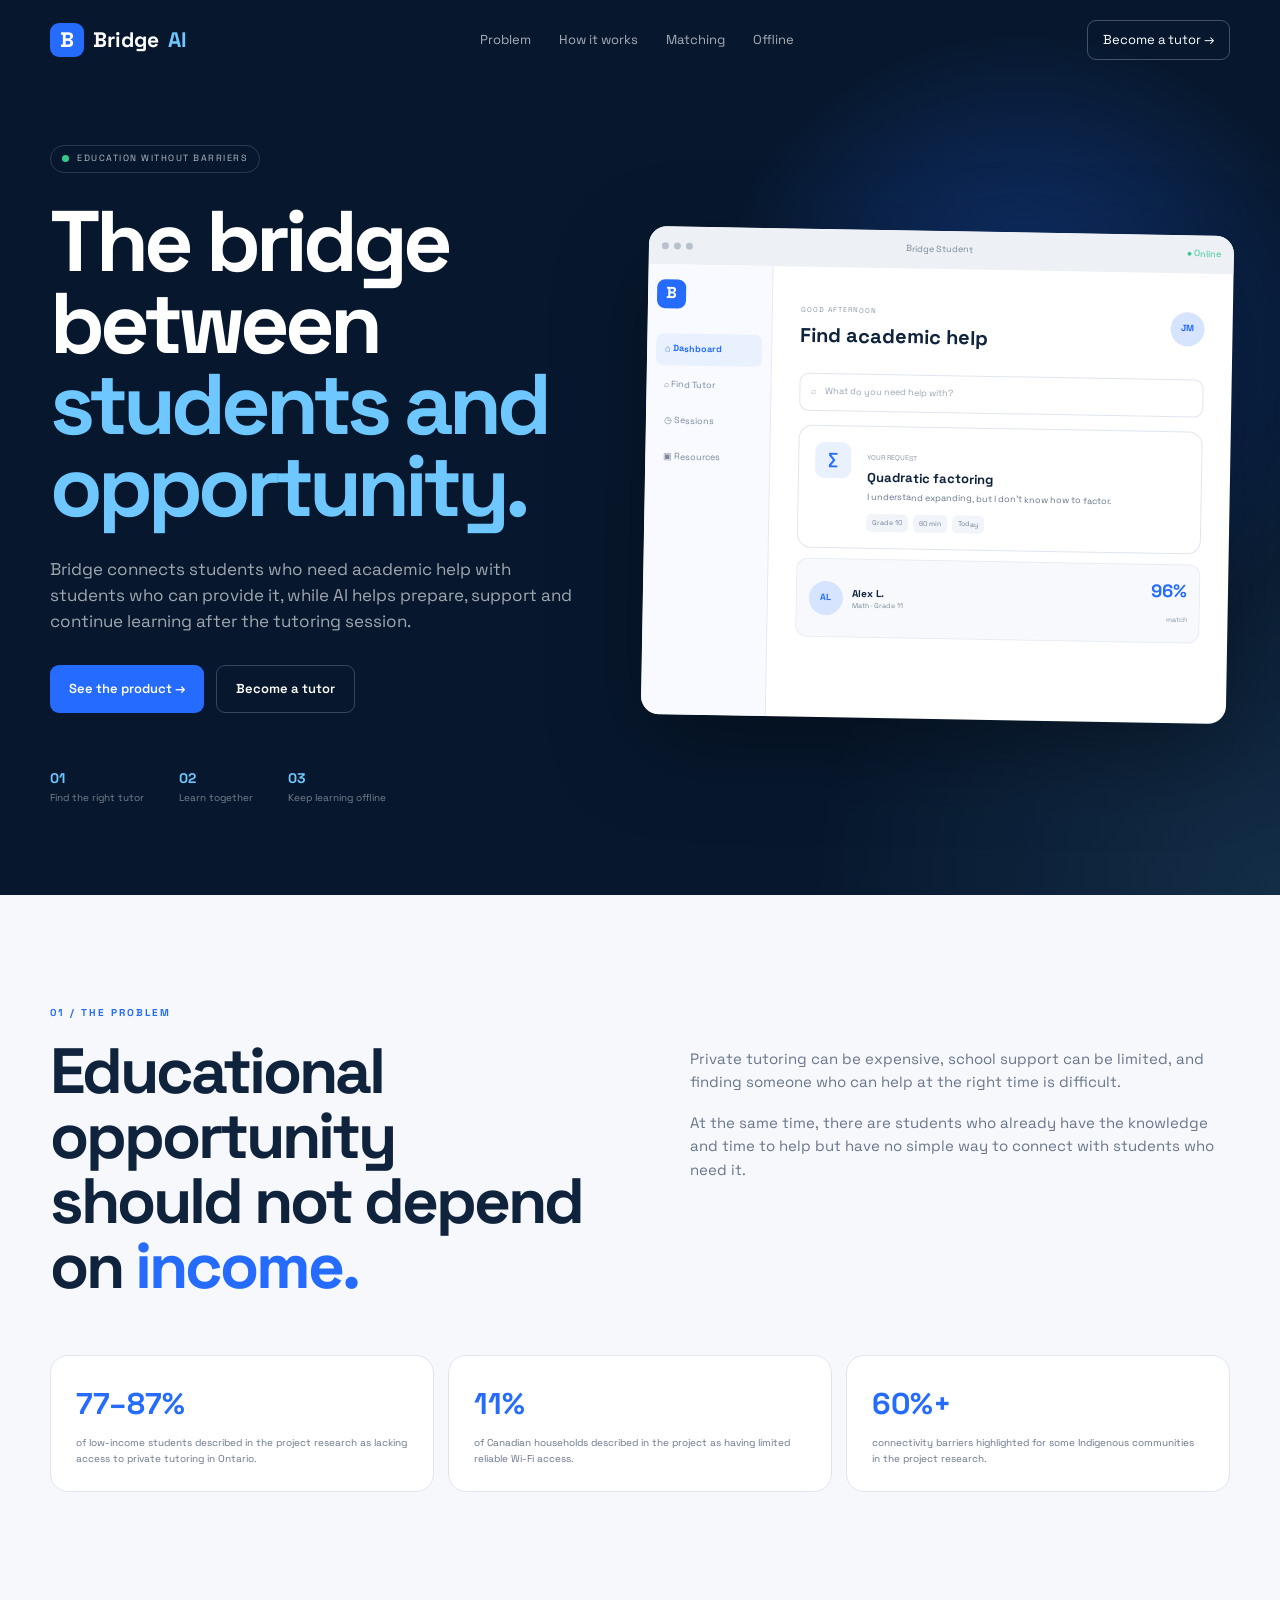
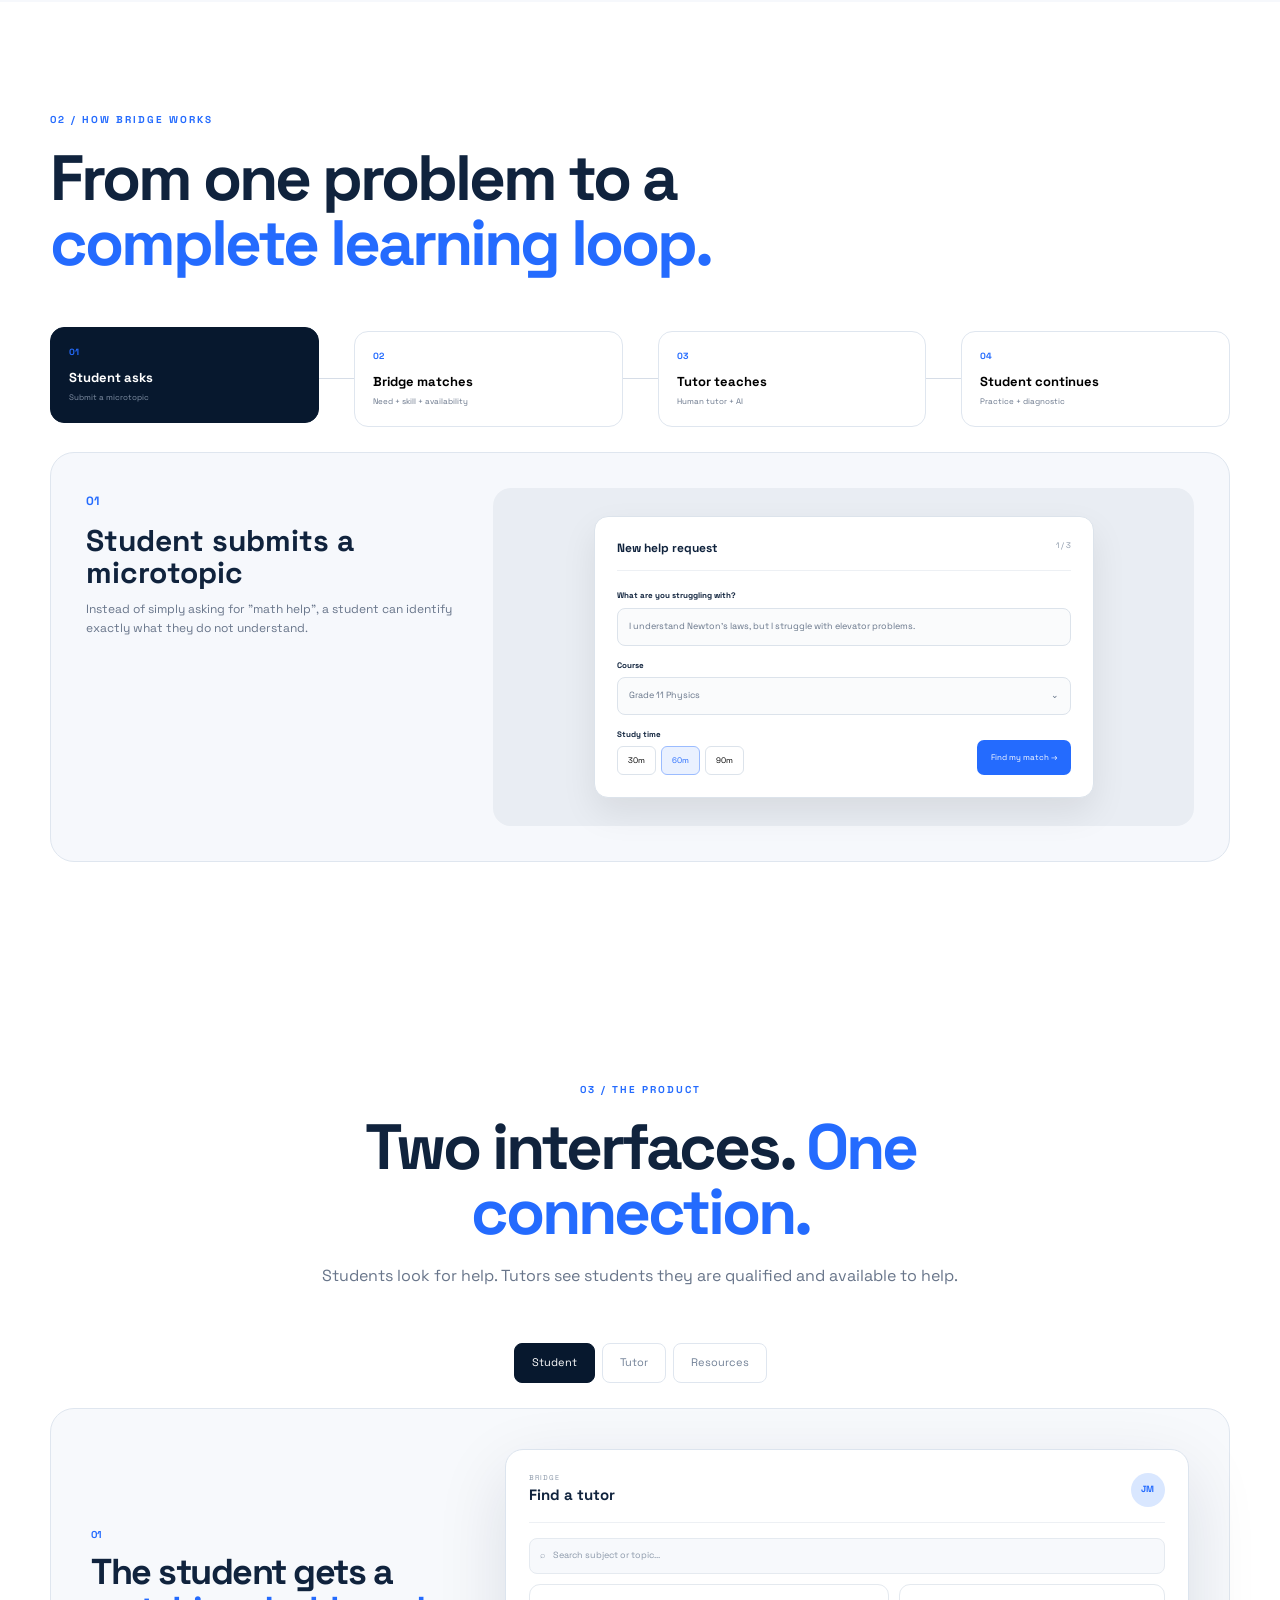
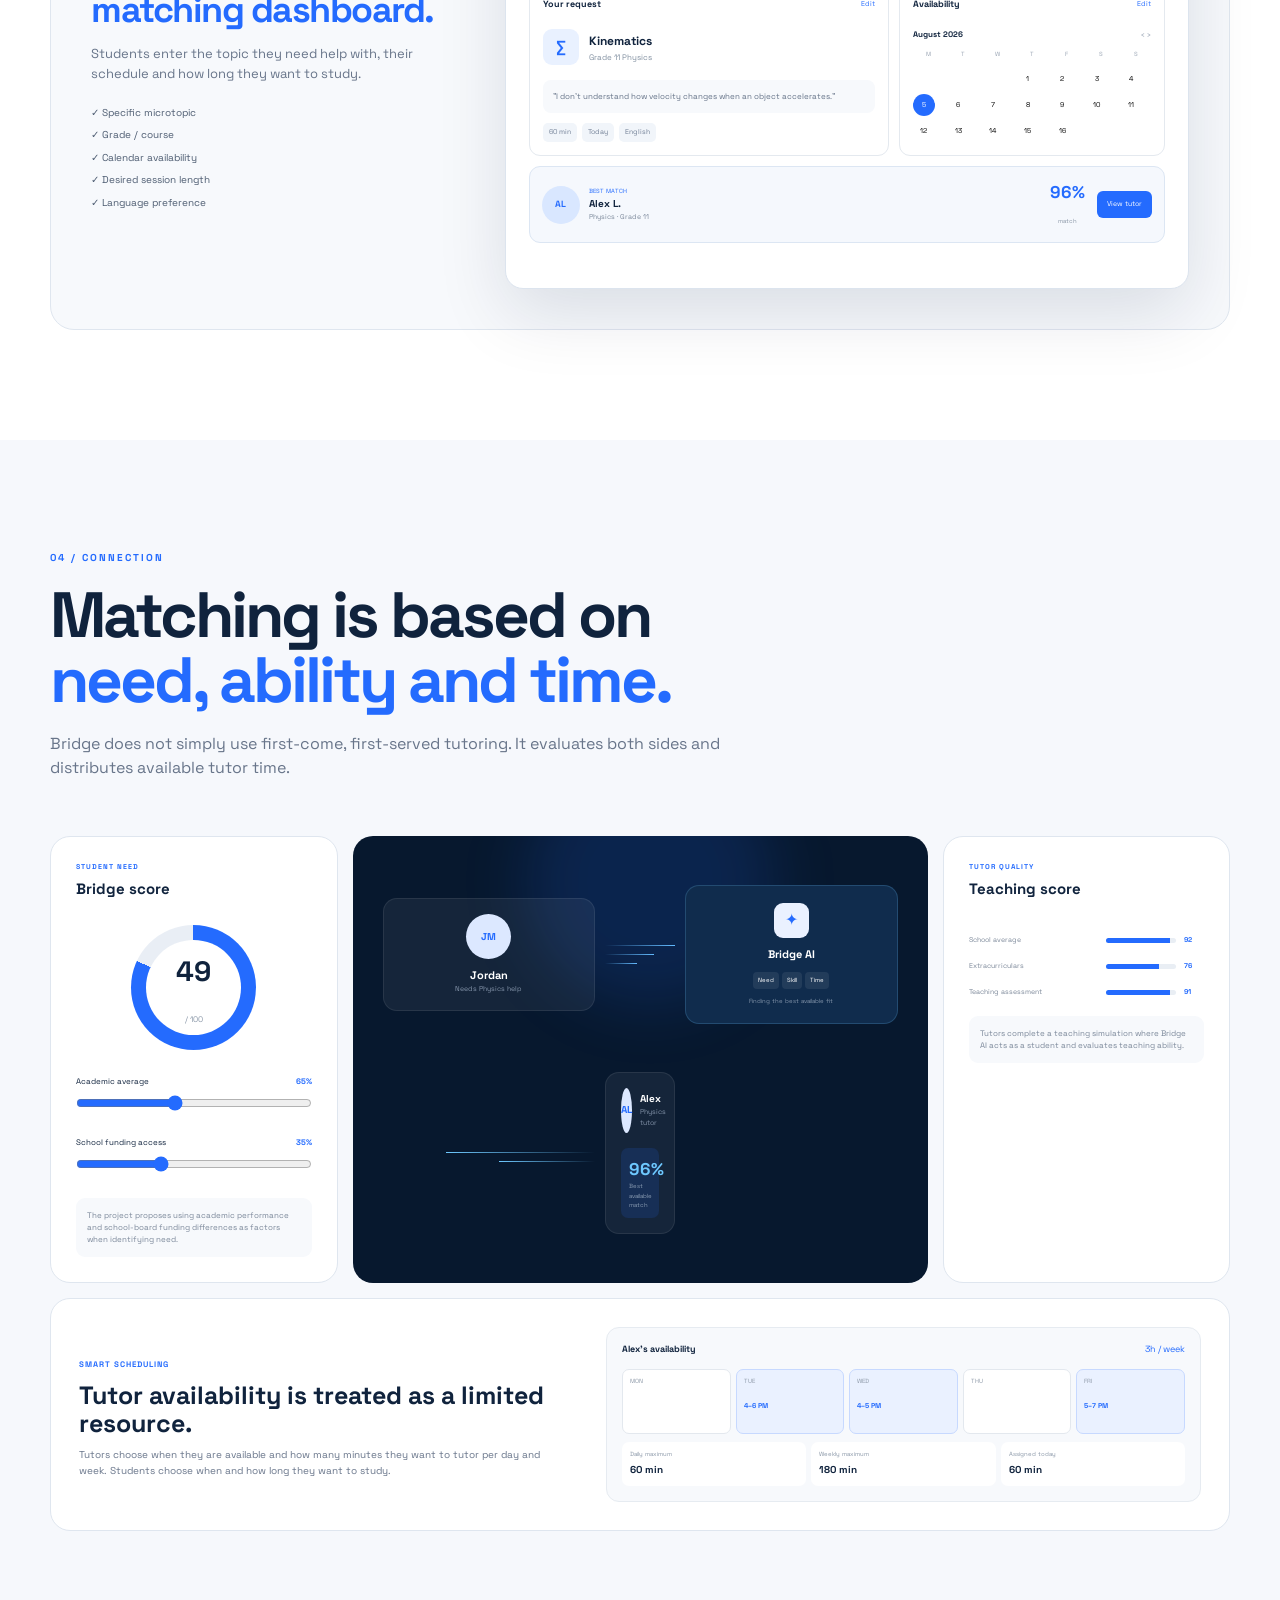
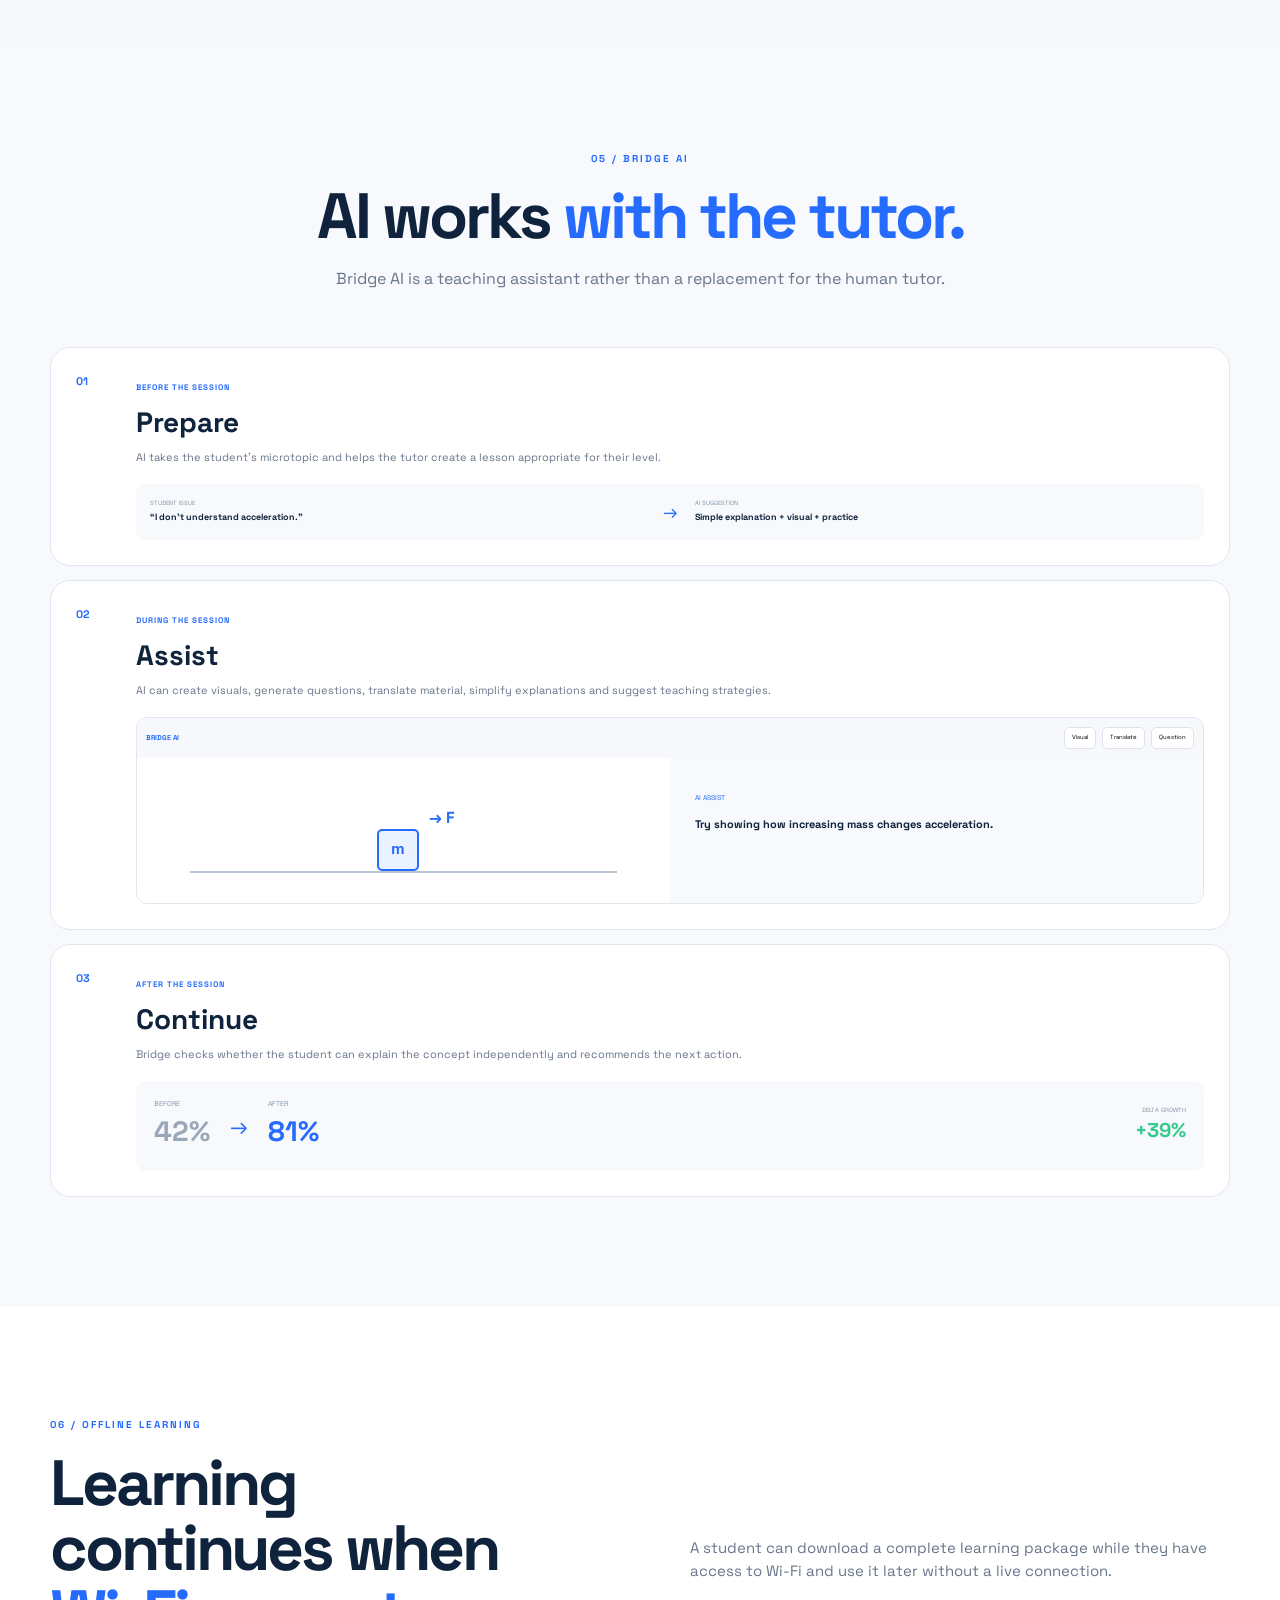
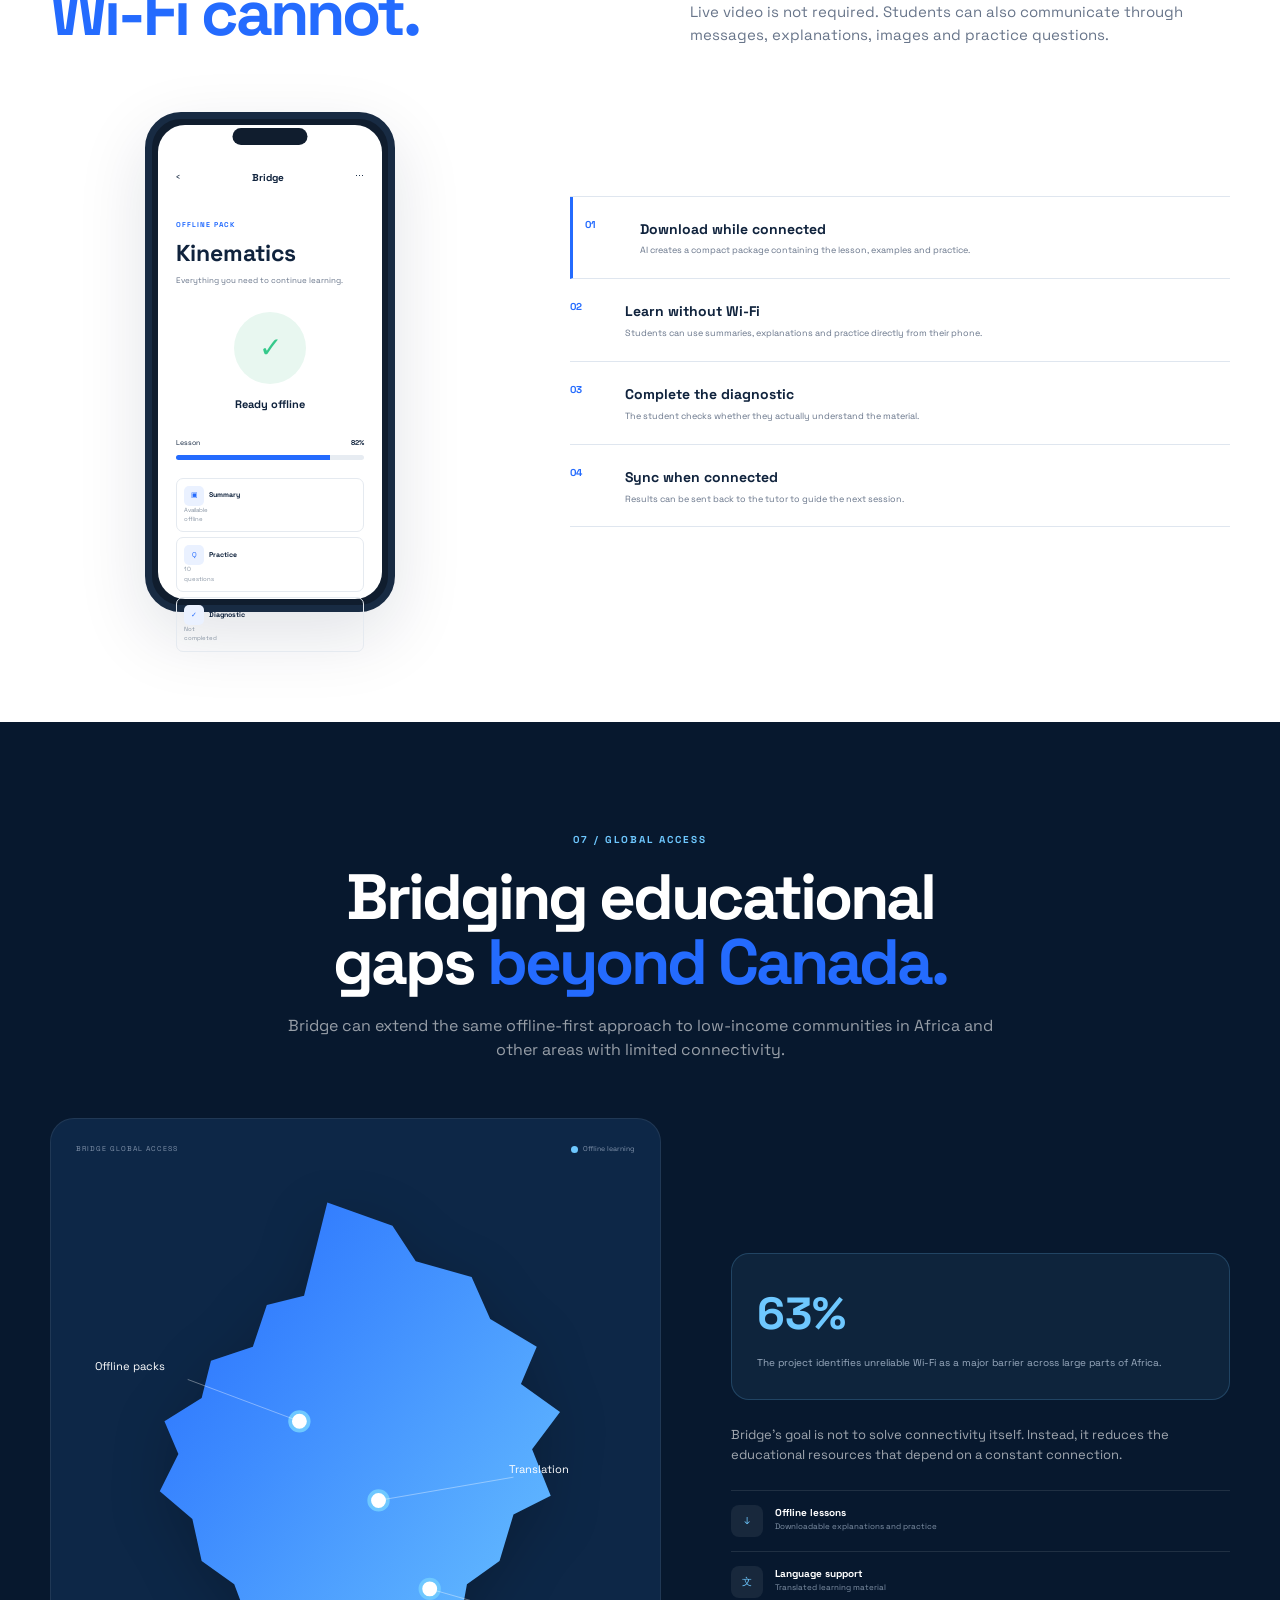
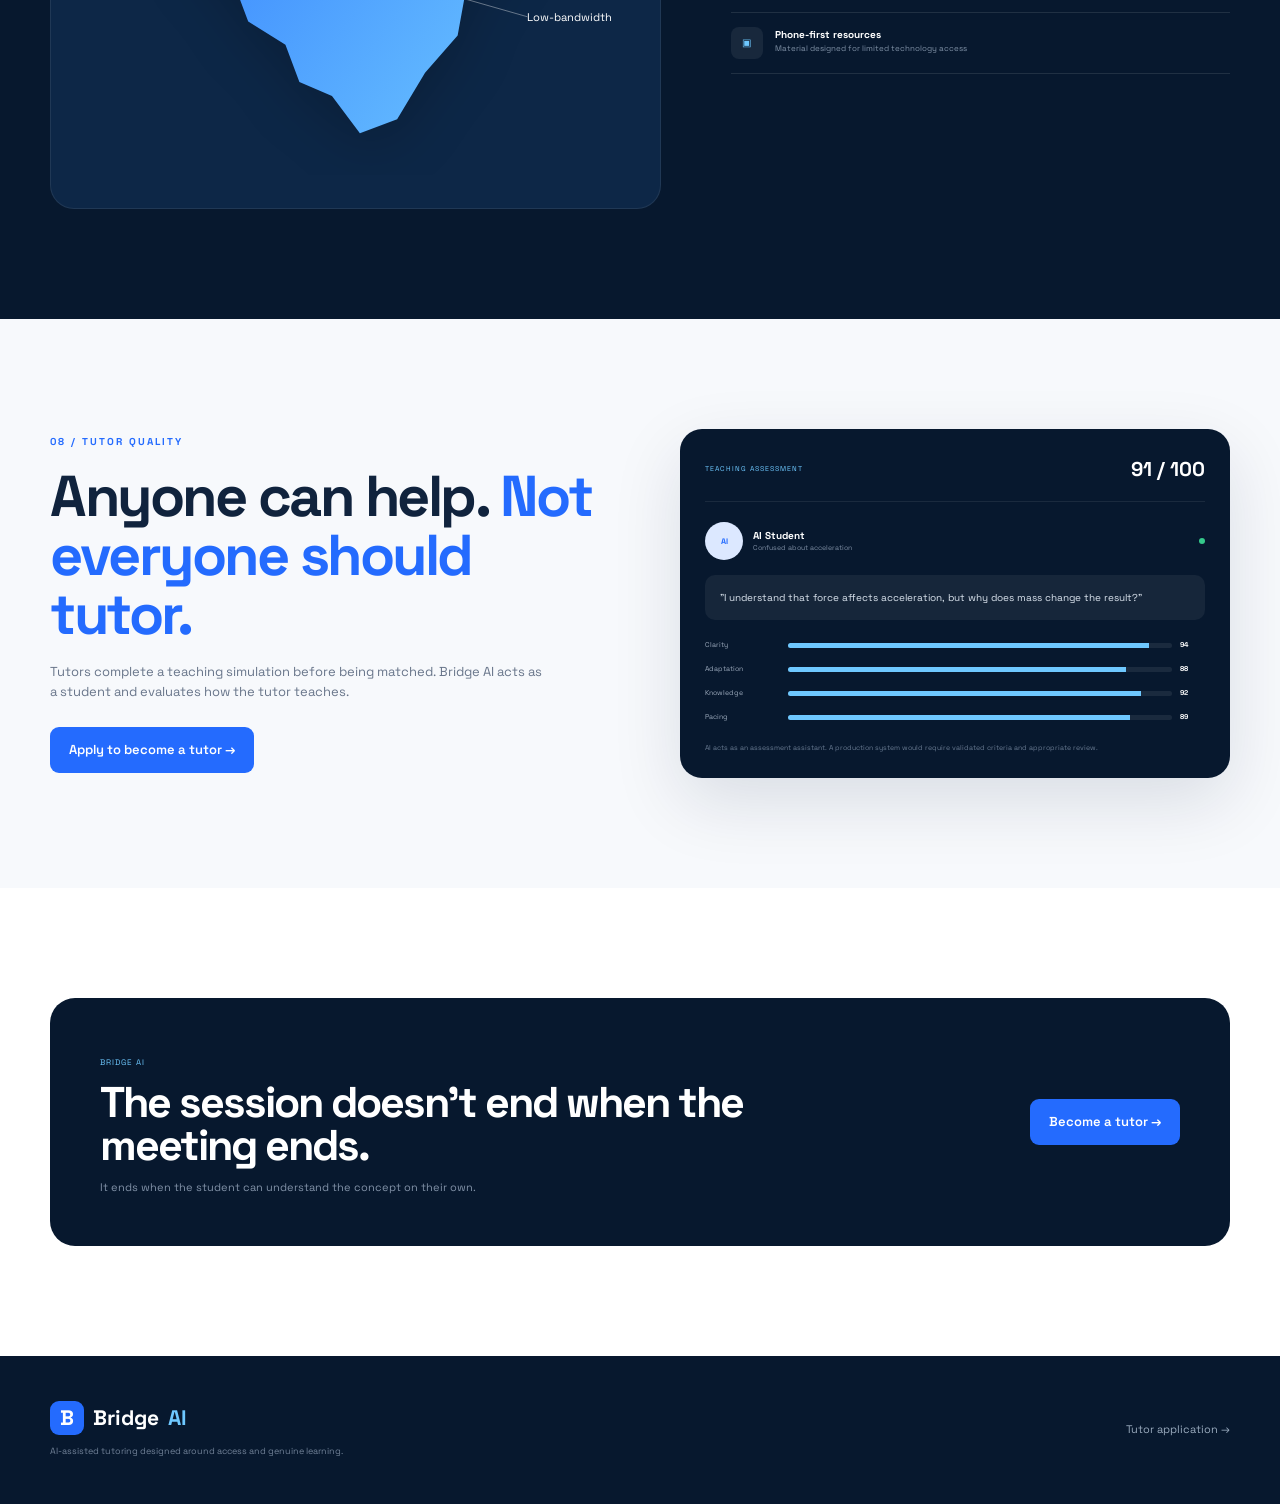
==== commit c8e747d5: "v292929" ====
--- a/index.html
+++ b/index.html
@@ -4,11 +4,9 @@
   <meta charset="UTF-8">
   <meta name="viewport" content="width=device-width, initial-scale=1.0">
   <title>Bridge AI — Education Without Barriers</title>
-
   <link rel="preconnect" href="https://fonts.googleapis.com">
   <link rel="preconnect" href="https://fonts.gstatic.com" crossorigin>
   <link href="https://fonts.googleapis.com/css2?family=Space+Grotesk:wght@400;500;600;700&display=swap" rel="stylesheet">
-
   <link rel="stylesheet" href="style.css">
 </head>
 
@@ -16,7 +14,6 @@
 
 <header class="navbar">
   <div class="nav-container">
-
     <a class="logo" href="#top">
       <span class="logo-mark">B</span>
       Bridge<span class="logo-ai">AI</span>
@@ -24,34 +21,25 @@
 
     <nav class="nav-links">
       <a href="#problem">Problem</a>
-      <a href="#product">Product</a>
+      <a href="#workflow">How it works</a>
       <a href="#matching">Matching</a>
-      <a href="#ai">AI</a>
-      <a href="#access">Access</a>
+      <a href="#offline">Offline</a>
     </nav>
 
-    <a class="nav-button" href="tutor.html">
-      Become a tutor →
-    </a>
-
+    <a class="nav-button" href="tutor.html">Become a tutor →</a>
   </div>
 </header>
 
 
 <main id="top">
 
-<!-- =========================================================
-     HERO
-========================================================= -->
-
+<!-- HERO -->
 <section class="hero">
-
   <div class="hero-glow"></div>
 
   <div class="section-container hero-inner">
 
     <div class="hero-copy">
-
       <div class="eyebrow">
         <span class="eyebrow-dot"></span>
         EDUCATION WITHOUT BARRIERS
@@ -63,689 +51,919 @@
       </h1>
 
       <p>
-        Bridge connects students who need academic help with student
-        tutors, then uses AI to make the lesson easier to prepare,
-        understand and continue after the session.
+        Bridge connects students who need academic help with students who
+        can provide it, while AI helps prepare, support and continue learning
+        after the tutoring session.
       </p>
 
       <div class="hero-buttons">
-        <a class="button button-primary" href="#product">
-          See the product →
-        </a>
-
-        <a class="button button-secondary" href="tutor.html">
-          Become a tutor
-        </a>
+        <a class="button button-primary" href="#product">See the product →</a>
+        <a class="button button-secondary" href="tutor.html">Become a tutor</a>
       </div>
 
       <div class="hero-points">
         <div>
-          <strong>Match</strong>
-          <span>Need + skill + availability</span>
-        </div>
-
+          <strong>01</strong>
+          <span>Find the right tutor</span>
+        </div>
         <div>
-          <strong>Teach</strong>
-          <span>Human tutor + AI assistance</span>
-        </div>
-
+          <strong>02</strong>
+          <span>Learn together</span>
+        </div>
         <div>
-          <strong>Continue</strong>
-          <span>Resources after the lesson</span>
-        </div>
-      </div>
-
-    </div>
-
-
-    <!-- STUDENT INTERFACE VISUAL -->
-
+          <strong>03</strong>
+          <span>Keep learning offline</span>
+        </div>
+      </div>
+    </div>
+
+
+    <!-- HERO APP MOCKUP -->
     <div class="hero-visual app-window">
 
       <div class="window-header">
-        <span class="window-dots">
+        <div class="window-dots">
           <i></i><i></i><i></i>
-        </span>
-
+        </div>
         <span>Bridge Student</span>
-
-        <span>●</span>
+        <span class="window-status">● Online</span>
       </div>
 
       <div class="mock-app">
 
         <aside class="mock-sidebar">
-
           <div class="side-logo">B</div>
 
-          <div class="side-item active">⌂ Home</div>
-          <div class="side-item">◎ Find help</div>
-          <div class="side-item">□ Sessions</div>
-          <div class="side-item">◫ Resources</div>
-
+          <div class="side-item active">⌂ Dashboard</div>
+          <div class="side-item">⌕ Find Tutor</div>
+          <div class="side-item">◷ Sessions</div>
+          <div class="side-item">▣ Resources</div>
         </aside>
 
-
         <div class="mock-main">
 
           <div class="mock-top">
-
             <div>
-              <small>WHAT DO YOU NEED HELP WITH?</small>
+              <small>GOOD AFTERNOON</small>
               <h3>Find academic help</h3>
             </div>
-
             <div class="avatar">JM</div>
-
-          </div>
-
+          </div>
+
+          <div class="mock-search">
+            <span>⌕</span>
+            <span>What do you need help with?</span>
+          </div>
 
           <div class="mock-request">
-
-            <span class="mock-icon">?</span>
+            <div class="topic-icon">∑</div>
 
             <div>
-              <small>MICROTOPIC</small>
+              <small>YOUR REQUEST</small>
               <strong>Quadratic factoring</strong>
-
-              <p>
-                I understand expanding, but I don't know how to factor.
-              </p>
-            </div>
-
-            <button class="hero-match-button">
-              Find a tutor →
-            </button>
-
-          </div>
-
-
-          <div class="mock-mini-grid">
-
-            <div>
-              <small>STUDY TIME</small>
-              <strong>60 min</strong>
-              <span>Today · 4–6 PM</span>
-            </div>
-
-            <div>
-              <small>BEST MATCH</small>
+              <p>I understand expanding, but I don't know how to factor.</p>
+
+              <div class="request-tags">
+                <span>Grade 10</span>
+                <span>60 min</span>
+                <span>Today</span>
+              </div>
+            </div>
+          </div>
+
+          <div class="mock-match">
+            <div class="match-person">
+              <div class="mini-avatar">AL</div>
+              <div>
+                <strong>Alex L.</strong>
+                <span>Math · Grade 11</span>
+              </div>
+            </div>
+
+            <div class="match-score">
               <strong>96%</strong>
-              <span>Topic + time fit</span>
-            </div>
-
-          </div>
-
-        </div>
-
-      </div>
-
+              <span>match</span>
+            </div>
+          </div>
+
+        </div>
+      </div>
     </div>
 
   </div>
-
 </section>
 
 
-<!-- =========================================================
-     PROBLEM
-========================================================= -->
-
+<!-- PROBLEM -->
 <section class="section problem" id="problem">
-
   <div class="section-container">
 
     <div class="section-label">01 / THE PROBLEM</div>
 
     <div class="two-column problem-top">
-
       <h2>
         Educational opportunity should not depend on
         <span>income.</span>
       </h2>
 
       <div class="body-copy">
-
         <p>
-          Private tutoring can be expensive, school support can be
-          limited, and finding someone who can help at the right time
-          is difficult.
+          Private tutoring can be expensive, school support can be limited,
+          and finding someone who can help at the right time is difficult.
         </p>
 
         <p>
-          Bridge is designed for students who have fewer educational
-          opportunities and for students who have the knowledge and
-          time to help.
+          At the same time, there are students who already have the knowledge
+          and time to help but have no simple way to connect with students
+          who need it.
         </p>
-
-      </div>
-
-    </div>
-
+      </div>
+    </div>
 
     <div class="stat-row">
 
-      <div>
+      <div class="stat-card">
         <strong>77–87%</strong>
-        <span>
-          Project research estimate for low-income students without
-          access to private tutoring in Ontario.
-        </span>
-      </div>
-
-      <div>
+        <span>of low-income students described in the project research as lacking access to private tutoring in Ontario.</span>
+      </div>
+
+      <div class="stat-card">
         <strong>11%</strong>
-        <span>
-          Project research figure for Canadian households with limited
-          access to reliable Wi-Fi.
-        </span>
-      </div>
-
-      <div>
-        <strong>40% / 60%+</strong>
-        <span>
-          The project highlights larger connectivity barriers in some
-          major cities and Indigenous communities.
-        </span>
+        <span>of Canadian households described in the project as having limited reliable Wi-Fi access.</span>
+      </div>
+
+      <div class="stat-card">
+        <strong>60%+</strong>
+        <span>connectivity barriers highlighted for some Indigenous communities in the project research.</span>
       </div>
 
     </div>
 
   </div>
-
 </section>
 
 
-<!-- =========================================================
-     HOW IT WORKS
-========================================================= -->
-
-<section class="section how" id="how">
-
+<!-- WORKFLOW -->
+<section class="section workflow-section" id="workflow">
   <div class="section-container">
 
     <div class="section-header">
-
       <div class="section-label">02 / HOW BRIDGE WORKS</div>
-
       <h2>
-        One short request becomes a
-        <span>learning loop.</span>
+        From one problem to a
+        <span>complete learning loop.</span>
       </h2>
-
-      <p>
-        The student asks for help. Bridge finds a fit. The tutor teaches.
-        AI helps before, during and after.
-      </p>
-
-    </div>
-
-
-    <div class="workflow-grid">
-
-      <article class="workflow-card">
-
-        <span class="step">01</span>
-
-        <div class="workflow-icon">⌕</div>
-
-        <h3>Student submits a microtopic</h3>
-
-        <p>
-          The student describes the exact problem, grade/course,
-          availability and how much time they want to study.
+    </div>
+
+    <div class="workflow">
+
+      <button class="workflow-step active" data-step="1">
+        <span>01</span>
+        <strong>Student asks</strong>
+        <small>Submit a microtopic</small>
+      </button>
+
+      <div class="workflow-line"></div>
+
+      <button class="workflow-step" data-step="2">
+        <span>02</span>
+        <strong>Bridge matches</strong>
+        <small>Need + skill + availability</small>
+      </button>
+
+      <div class="workflow-line"></div>
+
+      <button class="workflow-step" data-step="3">
+        <span>03</span>
+        <strong>Tutor teaches</strong>
+        <small>Human tutor + AI</small>
+      </button>
+
+      <div class="workflow-line"></div>
+
+      <button class="workflow-step" data-step="4">
+        <span>04</span>
+        <strong>Student continues</strong>
+        <small>Practice + diagnostic</small>
+      </button>
+
+    </div>
+
+
+    <div class="workflow-display">
+
+      <div class="workflow-info">
+        <span id="workflowNumber">01</span>
+        <h3 id="workflowTitle">Student submits a microtopic</h3>
+        <p id="workflowDescription">
+          Instead of simply asking for "math help", a student can identify
+          exactly what they do not understand.
         </p>
-
-        <div class="example">
-          <small>EXAMPLE</small>
-          <strong>
-            “I don't understand how to factor quadratics.”
-          </strong>
-        </div>
-
-      </article>
-
-
-      <article class="workflow-card dark">
-
-        <span class="step">02</span>
-
-        <div class="workflow-icon">↔</div>
-
-        <h3>Bridge matches a tutor</h3>
-
-        <p>
-          Matching considers student need, tutor skill, tutor quality
-          and compatible schedules.
-        </p>
-
-        <div class="match-big">
-          96%
-          <small>illustrative fit</small>
-        </div>
-
-      </article>
-
-
-      <article class="workflow-card">
-
-        <span class="step">03</span>
-
-        <div class="workflow-icon">✦</div>
-
-        <h3>Tutor teaches with AI</h3>
-
-        <p>
-          The tutor stays in control. AI can generate examples,
-          visuals, translations and practice questions.
-        </p>
-
-        <div class="example">
-          <small>AI SUPPORT</small>
-          <strong>Explain → visualize → practice</strong>
-        </div>
-
-      </article>
-
-
-      <article class="workflow-card">
-
-        <span class="step">04</span>
-
-        <div class="workflow-icon">↗</div>
-
-        <h3>Student continues</h3>
-
-        <p>
-          Bridge creates follow-up material and checks whether the
-          student can explain the concept independently.
-        </p>
-
-        <div class="example">
-          <small>AFTER CLASS</small>
-          <strong>Practice + diagnostic + next step</strong>
-        </div>
-
-      </article>
+      </div>
+
+      <div class="workflow-demo" id="workflowDemo">
+
+        <div class="student-request-ui">
+
+          <div class="ui-title">
+            <strong>New help request</strong>
+            <span>1 / 3</span>
+          </div>
+
+          <label>What are you struggling with?</label>
+
+          <div class="input-box">
+            I understand Newton's laws, but I struggle with elevator problems.
+          </div>
+
+          <label>Course</label>
+
+          <div class="select-box">
+            Grade 11 Physics <span>⌄</span>
+          </div>
+
+          <div class="demo-bottom">
+
+            <div>
+              <label>Study time</label>
+              <div class="duration-options">
+                <button>30m</button>
+                <button class="selected">60m</button>
+                <button>90m</button>
+              </div>
+            </div>
+
+            <button class="demo-button">Find my match →</button>
+
+          </div>
+
+        </div>
+
+      </div>
 
     </div>
 
   </div>
-
 </section>
 
 
-<!-- =========================================================
-     PRODUCT INTERFACES
-========================================================= -->
-
+<!-- PRODUCT -->
 <section class="section product" id="product">
-
   <div class="section-container">
 
     <div class="section-header center">
-
       <div class="section-label">03 / THE PRODUCT</div>
-
       <h2>
         Two interfaces.
         <span>One connection.</span>
       </h2>
-
       <p>
-        The student looks for help. The tutor sees students who need
-        the tutor's specific skills.
+        Students look for help. Tutors see students they are qualified
+        and available to help.
       </p>
-
-    </div>
-
-
-    <div class="tabs" role="tablist">
-
-      <button class="tab active" data-tab="student">
-        Student interface
+    </div>
+
+
+    <div class="product-tabs">
+
+      <button class="product-tab active" data-product="student">
+        Student
       </button>
 
-      <button class="tab" data-tab="tutor">
-        Tutor interface
+      <button class="product-tab" data-product="tutor">
+        Tutor
       </button>
 
-      <button class="tab" data-tab="schedule">
-        Schedule
-      </button>
-
-      <button class="tab" data-tab="resources">
+      <button class="product-tab" data-product="resources">
         Resources
       </button>
 
     </div>
 
 
-    <!-- STUDENT -->
-
-    <div class="tab-panel active" id="student">
-
-      <div class="panel-copy">
-
-        <span class="panel-number">01</span>
+    <!-- STUDENT APP -->
+    <div class="product-panel active" id="student">
+
+      <div class="product-description">
+
+        <div class="panel-number">01</div>
 
         <h3>
-          Students explain what they need.
+          The student gets a
+          <span>matching dashboard.</span>
         </h3>
 
         <p>
-          Students can request help for one specific topic instead of
-          committing to the same tutor every week.
+          Students enter the topic they need help with, their schedule
+          and how long they want to study.
         </p>
 
-        <ul>
-          <li>Topic / microtopic</li>
-          <li>Grade or course</li>
-          <li>Calendar availability</li>
-          <li>Preferred session length</li>
-        </ul>
-
-      </div>
-
-
-      <div class="student-ui interface-card">
-
-        <div class="ui-header">
-          <span>New help request</span>
-          <small>Step 1 / 3</small>
-        </div>
-
-        <label>What are you struggling with?</label>
-
-        <div class="fake-input">
-          I understand Newton's laws, but I struggle with elevator problems.
-        </div>
-
-        <label>How long do you want to study?</label>
-
-        <div class="duration-row">
-
-          <button>30 min</button>
-
-          <button class="selected">
-            60 min
-          </button>
-
-          <button>90 min</button>
-
-        </div>
-
-        <label>Preferred time</label>
-
-        <div class="fake-input">
-          Today · 4:00–6:00 PM
-        </div>
-
-        <button class="ui-button find-button">
-          Find my best match →
-        </button>
-
-      </div>
-
-    </div>
-
-
-    <!-- TUTOR -->
-
-    <div class="tab-panel" id="tutor">
-
-      <div class="panel-copy">
-
-        <span class="panel-number">02</span>
+        <div class="feature-list">
+          <div>✓ Specific microtopic</div>
+          <div>✓ Grade / course</div>
+          <div>✓ Calendar availability</div>
+          <div>✓ Desired session length</div>
+          <div>✓ Language preference</div>
+        </div>
+
+      </div>
+
+
+      <div class="real-app student-dashboard">
+
+        <div class="app-topbar">
+          <div>
+            <small>BRIDGE</small>
+            <strong>Find a tutor</strong>
+          </div>
+
+          <div class="app-avatar">JM</div>
+        </div>
+
+        <div class="app-search">
+          <span>⌕</span>
+          <span>Search subject or topic...</span>
+        </div>
+
+        <div class="dashboard-grid">
+
+          <div class="dashboard-card request-card">
+
+            <div class="card-heading">
+              <span>Your request</span>
+              <button>Edit</button>
+            </div>
+
+            <div class="topic-main">
+              <div class="topic-large">∑</div>
+
+              <div>
+                <strong>Kinematics</strong>
+                <span>Grade 11 Physics</span>
+              </div>
+            </div>
+
+            <div class="problem-text">
+              "I don't understand how velocity changes when an object accelerates."
+            </div>
+
+            <div class="tag-row">
+              <span>60 min</span>
+              <span>Today</span>
+              <span>English</span>
+            </div>
+
+          </div>
+
+
+          <div class="dashboard-card calendar-card">
+
+            <div class="card-heading">
+              <span>Availability</span>
+              <button>Edit</button>
+            </div>
+
+            <div class="calendar">
+
+              <div class="calendar-head">
+                <strong>August 2026</strong>
+                <span>‹  ›</span>
+              </div>
+
+              <div class="weekdays">
+                <span>M</span><span>T</span><span>W</span>
+                <span>T</span><span>F</span><span>S</span><span>S</span>
+              </div>
+
+              <div class="days">
+                <i></i><i></i><i></i>
+                <button>1</button><button>2</button>
+                <button>3</button><button>4</button><button class="selected">5</button>
+                <button>6</button><button>7</button><button>8</button><button>9</button>
+                <button>10</button><button>11</button><button>12</button>
+                <button>13</button><button>14</button><button>15</button><button>16</button>
+              </div>
+
+            </div>
+
+          </div>
+
+        </div>
+
+
+        <div class="best-match-card">
+
+          <div class="match-left">
+
+            <div class="large-avatar">AL</div>
+
+            <div>
+              <small>BEST MATCH</small>
+              <strong>Alex L.</strong>
+              <span>Physics · Grade 11</span>
+            </div>
+
+          </div>
+
+          <div class="match-percentage">
+            <strong>96%</strong>
+            <span>match</span>
+          </div>
+
+          <button class="app-action">View tutor</button>
+
+        </div>
+
+      </div>
+
+    </div>
+
+
+    <!-- TUTOR APP -->
+    <div class="product-panel" id="tutor">
+
+      <div class="product-description">
+
+        <div class="panel-number">02</div>
 
         <h3>
-          Tutors see students they can help.
+          Tutors get a
+          <span>suggestions page.</span>
         </h3>
 
         <p>
-          Instead of searching through everyone, the dashboard shows
-          ranked requests based on subject and availability.
+          Instead of searching through every student, tutors see requests
+          that match their subjects, ability and available time.
         </p>
 
-        <ul>
-          <li>Specific topic requests</li>
-          <li>Match score</li>
-          <li>Schedule fit</li>
-          <li>Weekly tutoring limit</li>
-        </ul>
-
-      </div>
-
-
-      <div class="tutor-ui interface-card">
-
-        <div class="ui-header">
-          <span>Recommended students</span>
-          <small>Today</small>
-        </div>
-
-
-        <div class="student-request revealed">
-
-          <div class="request-avatar">JL</div>
-
-          <div>
-            <strong>Jordan L.</strong>
-            <span>Physics · Forces</span>
-            <small>Tue 4:00–5:00</small>
-          </div>
-
-          <b>96%</b>
-
-        </div>
-
-
-        <div class="student-request revealed">
-
-          <div class="request-avatar green">MK</div>
-
-          <div>
-            <strong>Maya K.</strong>
-            <span>Calculus · Derivatives</span>
-            <small>Tue 5:00–6:00</small>
-          </div>
-
-          <b>91%</b>
-
-        </div>
-
-
-        <div class="student-request revealed">
-
-          <div class="request-avatar orange">AT</div>
-
-          <div>
-            <strong>Andrew T.</strong>
-            <span>Chemistry · Stoichiometry</span>
-            <small>Wed 4:30–5:30</small>
-          </div>
-
-          <b>84%</b>
-
-        </div>
-
-      </div>
-
-    </div>
-
-
-    <!-- SCHEDULE -->
-
-    <div class="tab-panel" id="schedule">
-
-      <div class="panel-copy">
-
-        <span class="panel-number">03</span>
+        <div class="feature-list">
+          <div>✓ Subject proficiency</div>
+          <div>✓ Student microtopics</div>
+          <div>✓ Match score</div>
+          <div>✓ Schedule compatibility</div>
+          <div>✓ Weekly / daily limits</div>
+        </div>
+
+      </div>
+
+
+      <div class="real-app tutor-dashboard">
+
+        <div class="app-topbar">
+
+          <div>
+            <small>BRIDGE TUTOR</small>
+            <strong>Recommended students</strong>
+          </div>
+
+          <div class="app-avatar tutor-avatar">AL</div>
+
+        </div>
+
+
+        <div class="tutor-summary">
+
+          <div>
+            <span>This week</span>
+            <strong>2h 30m</strong>
+            <small>of 3h available</small>
+          </div>
+
+          <div>
+            <span>Students helped</span>
+            <strong>4</strong>
+            <small>this month</small>
+          </div>
+
+          <div>
+            <span>Teaching score</span>
+            <strong>91</strong>
+            <small>AI assessment</small>
+          </div>
+
+        </div>
+
+
+        <div class="suggestions-header">
+          <strong>Students you can help</strong>
+          <span>Ranked by Bridge</span>
+        </div>
+
+
+        <div class="suggestion-list">
+
+          <div class="suggestion">
+
+            <div class="suggestion-avatar blue-avatar">JL</div>
+
+            <div class="suggestion-info">
+              <strong>Jordan L.</strong>
+              <span>Physics · Forces & Motion</span>
+
+              <div class="mini-tags">
+                <small>Today 4:00 PM</small>
+                <small>60 min</small>
+              </div>
+            </div>
+
+            <div class="suggestion-score">
+              <strong>96%</strong>
+              <span>match</span>
+            </div>
+
+            <button>Help</button>
+
+          </div>
+
+
+          <div class="suggestion">
+
+            <div class="suggestion-avatar green-avatar">MK</div>
+
+            <div class="suggestion-info">
+              <strong>Maya K.</strong>
+              <span>Calculus · Derivatives</span>
+
+              <div class="mini-tags">
+                <small>Today 5:00 PM</small>
+                <small>60 min</small>
+              </div>
+            </div>
+
+            <div class="suggestion-score">
+              <strong>91%</strong>
+              <span>match</span>
+            </div>
+
+            <button>Help</button>
+
+          </div>
+
+
+          <div class="suggestion">
+
+            <div class="suggestion-avatar orange-avatar">AT</div>
+
+            <div class="suggestion-info">
+              <strong>Andrew T.</strong>
+              <span>Chemistry · Stoichiometry</span>
+
+              <div class="mini-tags">
+                <small>Wed 4:30 PM</small>
+                <small>60 min</small>
+              </div>
+            </div>
+
+            <div class="suggestion-score">
+              <strong>84%</strong>
+              <span>match</span>
+            </div>
+
+            <button>Help</button>
+
+          </div>
+
+        </div>
+
+      </div>
+
+    </div>
+
+
+    <!-- RESOURCE APP -->
+    <div class="product-panel" id="resources">
+
+      <div class="product-description">
+
+        <div class="panel-number">03</div>
 
         <h3>
-          Matching includes the time people actually have.
+          Learning continues
+          <span>after the session.</span>
         </h3>
 
         <p>
-          Tutors choose when they can teach and how much time they want
-          to contribute. Students choose when and how long they want
-          to study.
+          Notes, homework, flashcards and AI-generated practice can stay
+          with the student after the tutor leaves.
         </p>
 
-        <ul>
-          <li>Tutor availability</li>
-          <li>Daily tutoring limit</li>
-          <li>Weekly tutoring limit</li>
-          <li>Student preferred study time</li>
-        </ul>
-
-      </div>
-
-
-      <div class="calendar-ui interface-card">
-
-        <div class="ui-header">
-          <span>Availability</span>
-          <small>September</small>
-        </div>
-
-
-        <div class="calendar-week">
-
-          <button class="calendar-day active">
-            <small>MON</small>
-            <strong>14</strong>
-          </button>
-
-          <button class="calendar-day">
-            <small>TUE</small>
-            <strong>15</strong>
-          </button>
-
-          <button class="calendar-day">
-            <small>WED</small>
-            <strong>16</strong>
-          </button>
-
-          <button class="calendar-day">
-            <small>THU</small>
-            <strong>17</strong>
-          </button>
-
-          <button class="calendar-day">
-            <small>FRI</small>
-            <strong>18</strong>
-          </button>
-
-        </div>
-
-
-        <div class="time-grid">
-
-          <button class="time-slot selected">4:00 PM</button>
-          <button class="time-slot">4:30 PM</button>
-          <button class="time-slot selected">5:00 PM</button>
-          <button class="time-slot">5:30 PM</button>
-          <button class="time-slot">6:00 PM</button>
-          <button class="time-slot">6:30 PM</button>
-
-        </div>
-
-
-        <div class="capacity-box">
-
-          <div>
-            <small>YOUR WEEKLY LIMIT</small>
-            <strong>2 hours</strong>
-          </div>
-
-          <div>
-            <small>DAILY LIMIT</small>
+        <div class="feature-list">
+          <div>✓ Lesson summaries</div>
+          <div>✓ Practice questions</div>
+          <div>✓ Flashcards</div>
+          <div>✓ Downloadable PDFs</div>
+          <div>✓ Diagnostic checks</div>
+        </div>
+
+      </div>
+
+
+      <div class="real-app resources-dashboard">
+
+        <div class="app-topbar">
+          <div>
+            <small>MY RESOURCES</small>
+            <strong>Kinematics</strong>
+          </div>
+
+          <button class="resource-download">↓</button>
+        </div>
+
+        <div class="resource-progress">
+          <div>
+            <span>Lesson progress</span>
+            <strong>72%</strong>
+          </div>
+          <div class="progress-track">
+            <i style="width:72%"></i>
+          </div>
+        </div>
+
+        <div class="resource-items">
+
+          <div class="resource-item">
+            <div class="resource-icon pdf">PDF</div>
+            <div>
+              <strong>Lesson summary</strong>
+              <span>Explanation + examples</span>
+            </div>
+            <button>↓</button>
+          </div>
+
+          <div class="resource-item">
+            <div class="resource-icon practice">Q</div>
+            <div>
+              <strong>Practice questions</strong>
+              <span>10 questions</span>
+            </div>
+            <button>→</button>
+          </div>
+
+          <div class="resource-item">
+            <div class="resource-icon cards">✦</div>
+            <div>
+              <strong>Flashcards</strong>
+              <span>18 cards</span>
+            </div>
+            <button>→</button>
+          </div>
+
+          <div class="resource-item">
+            <div class="resource-icon test">✓</div>
+            <div>
+              <strong>End diagnostic</strong>
+              <span>Check understanding</span>
+            </div>
+            <button>→</button>
+          </div>
+
+        </div>
+
+      </div>
+
+    </div>
+
+  </div>
+</section>
+
+
+<!-- MATCHING -->
+<section class="section matching-section" id="matching">
+
+  <div class="section-container">
+
+    <div class="section-header">
+      <div class="section-label">04 / CONNECTION</div>
+
+      <h2>
+        Matching is based on
+        <span>need, ability and time.</span>
+      </h2>
+
+      <p>
+        Bridge does not simply use first-come, first-served tutoring.
+        It evaluates both sides and distributes available tutor time.
+      </p>
+    </div>
+
+
+    <div class="matching-layout">
+
+      <!-- STUDENT SCORE -->
+      <div class="score-card">
+
+        <div class="score-title">
+          <span>STUDENT NEED</span>
+          <strong>Bridge score</strong>
+        </div>
+
+        <div class="score-circle">
+          <div>
+            <strong id="needScore">82</strong>
+            <span>/ 100</span>
+          </div>
+        </div>
+
+        <div class="slider-group">
+
+          <label>
+            <span>Academic average</span>
+            <strong id="averageValue">65%</strong>
+          </label>
+
+          <input type="range" id="averageSlider" min="40" max="100" value="65">
+
+        </div>
+
+        <div class="slider-group">
+
+          <label>
+            <span>School funding access</span>
+            <strong id="fundingValue">35%</strong>
+          </label>
+
+          <input type="range" id="fundingSlider" min="0" max="100" value="35">
+
+        </div>
+
+        <div class="score-note">
+          The project proposes using academic performance and school-board
+          funding differences as factors when identifying need.
+        </div>
+
+      </div>
+
+
+      <!-- MATCHING VISUAL -->
+      <div class="matching-visual">
+
+        <div class="match-node student-node">
+          <div class="node-avatar">JM</div>
+          <strong>Jordan</strong>
+          <span>Needs Physics help</span>
+        </div>
+
+        <div class="connection-lines">
+          <span></span>
+          <span></span>
+          <span></span>
+        </div>
+
+        <div class="algorithm-box">
+
+          <div class="algorithm-icon">✦</div>
+
+          <strong>Bridge AI</strong>
+
+          <div class="algorithm-pills">
+            <span>Need</span>
+            <span>Skill</span>
+            <span>Time</span>
+          </div>
+
+          <small>Finding the best available fit</small>
+
+        </div>
+
+        <div class="connection-lines reverse">
+          <span></span>
+          <span></span>
+          <span></span>
+        </div>
+
+        <div class="tutor-node">
+
+          <div class="tutor-mini">
+            <div class="node-avatar tutor-blue">AL</div>
+            <div>
+              <strong>Alex</strong>
+              <span>Physics tutor</span>
+            </div>
+          </div>
+
+          <div class="tutor-match">
+            <strong>96%</strong>
+            <span>Best available match</span>
+          </div>
+
+        </div>
+
+      </div>
+
+
+      <!-- TUTOR SCORE -->
+      <div class="score-card tutor-score">
+
+        <div class="score-title">
+          <span>TUTOR QUALITY</span>
+          <strong>Teaching score</strong>
+        </div>
+
+        <div class="quality-bars">
+
+          <div>
+            <span>School average</span>
+            <div><i style="width:92%"></i></div>
+            <strong>92</strong>
+          </div>
+
+          <div>
+            <span>Extracurriculars</span>
+            <div><i style="width:76%"></i></div>
+            <strong>76</strong>
+          </div>
+
+          <div>
+            <span>Teaching assessment</span>
+            <div><i style="width:91%"></i></div>
+            <strong>91</strong>
+          </div>
+
+        </div>
+
+        <div class="score-note">
+          Tutors complete a teaching simulation where Bridge AI acts as
+          a student and evaluates teaching ability.
+        </div>
+
+      </div>
+
+    </div>
+
+
+    <!-- SCHEDULING -->
+    <div class="schedule-card">
+
+      <div class="schedule-copy">
+
+        <span>SMART SCHEDULING</span>
+
+        <h3>
+          Tutor availability is treated as a
+          <strong>limited resource.</strong>
+        </h3>
+
+        <p>
+          Tutors choose when they are available and how many minutes they
+          want to tutor per day and week. Students choose when and how long
+          they want to study.
+        </p>
+
+      </div>
+
+      <div class="schedule-ui">
+
+        <div class="schedule-top">
+          <strong>Alex's availability</strong>
+          <span>3h / week</span>
+        </div>
+
+        <div class="schedule-days">
+
+          <div class="schedule-day">
+            <span>MON</span>
+            <i></i>
+          </div>
+
+          <div class="schedule-day available">
+            <span>TUE</span>
+            <i>4–6 PM</i>
+          </div>
+
+          <div class="schedule-day available">
+            <span>WED</span>
+            <i>4–5 PM</i>
+          </div>
+
+          <div class="schedule-day">
+            <span>THU</span>
+            <i></i>
+          </div>
+
+          <div class="schedule-day available">
+            <span>FRI</span>
+            <i>5–7 PM</i>
+          </div>
+
+        </div>
+
+        <div class="schedule-limit">
+
+          <div>
+            <span>Daily maximum</span>
             <strong>60 min</strong>
           </div>
 
-        </div>
-
-      </div>
-
-    </div>
-
-
-    <!-- RESOURCES -->
-
-    <div class="tab-panel" id="resources">
-
-      <div class="panel-copy">
-
-        <span class="panel-number">04</span>
-
-        <h3>
-          Bring the actual problem to the lesson.
-        </h3>
-
-        <p>
-          Students can upload notes, homework, guides, questions or
-          flashcards so the tutor and AI can work from the student's
-          real material.
-        </p>
-
-        <ul>
-          <li>Notes and guides</li>
-          <li>Homework questions</li>
-          <li>Flashcards</li>
-          <li>Study-group resources</li>
-        </ul>
-
-      </div>
-
-
-      <div class="resource-ui interface-card">
-
-        <div class="ui-header">
-          <span>Lesson resources</span>
-          <small>Quadratic factoring</small>
-        </div>
-
-
-        <div class="file-row">
-          <span class="file-icon">PDF</span>
-
-          <div>
-            <strong>Lesson summary</strong>
-            <small>Downloadable explanation</small>
-          </div>
-
-          <b>↓</b>
-        </div>
-
-
-        <div class="file-row">
-          <span class="file-icon">Q</span>
-
-          <div>
-            <strong>Practice questions</strong>
-            <small>10 questions + answer checking</small>
-          </div>
-
-          <b>→</b>
-        </div>
-
-
-        <div class="file-row">
-          <span class="file-icon">★</span>
-
-          <div>
-            <strong>Flashcards</strong>
-            <small>Key terms and steps</small>
-          </div>
-
-          <b>→</b>
-        </div>
-
-
-        <div class="resource-note">
-          AI can turn the session into a compact learning package
-          for later use.
+          <div>
+            <span>Weekly maximum</span>
+            <strong>180 min</strong>
+          </div>
+
+          <div>
+            <span>Assigned today</span>
+            <strong>60 min</strong>
+          </div>
+
         </div>
 
       </div>
@@ -757,230 +975,137 @@
 </section>
 
 
-<!-- =========================================================
-     MATCHING MODEL
-========================================================= -->
-
-<section class="section matching" id="matching">
+<!-- AI -->
+<section class="section ai-section" id="ai">
 
   <div class="section-container">
 
-    <div class="section-header">
-
-      <div class="section-label">04 / CONNECTION</div>
+    <div class="section-header center">
+
+      <div class="section-label">05 / BRIDGE AI</div>
 
       <h2>
-        Bridge doesn't just find a tutor.
-        <span>It calculates the connection.</span>
+        AI works
+        <span>with the tutor.</span>
       </h2>
 
       <p>
-        The matching model considers student need, tutor quality,
-        subject fit and available time instead of simply using
-        first-come, first-served matching.
+        Bridge AI is a teaching assistant rather than a replacement for
+        the human tutor.
       </p>
 
     </div>
 
 
-    <div class="matching-model">
-
-      <div class="model-controls">
-
-        <div class="model-title">
-          <span>INTERACTIVE MATCH MODEL</span>
-          <strong>Adjust the factors</strong>
-        </div>
-
-
-        <label class="range-control">
-          <span>
-            Student academic average
-            <b id="averageValue">68</b>
-          </span>
-
-          <input
-            id="averageRange"
-            type="range"
-            min="40"
-            max="100"
-            value="68"
-          >
-        </label>
-
-
-        <label class="range-control">
-          <span>
-            Funding need
-            <b id="fundingValue">75</b>
-          </span>
-
-          <input
-            id="fundingRange"
-            type="range"
-            min="0"
-            max="100"
-            value="75"
-          >
-        </label>
-
-
-        <label class="range-control">
-          <span>
-            Tutor subject fit
-            <b id="subjectValue">92</b>
-          </span>
-
-          <input
-            id="subjectRange"
-            type="range"
-            min="0"
-            max="100"
-            value="92"
-          >
-        </label>
-
-
-        <label class="range-control">
-          <span>
-            Availability fit
-            <b id="availabilityValue">88</b>
-          </span>
-
-          <input
-            id="availabilityRange"
-            type="range"
-            min="0"
-            max="100"
-            value="88"
-          >
-        </label>
-
-
-        <label class="range-control">
-          <span>
-            Tutor quality
-            <b id="qualityValue">90</b>
-          </span>
-
-          <input
-            id="qualityRange"
-            type="range"
-            min="0"
-            max="100"
-            value="90"
-          >
-        </label>
-
-      </div>
-
-
-      <div class="model-result">
-
-        <div class="result-top">
-
-          <div>
-            <small>BEST CURRENT MATCH</small>
-            <strong>Alex M.</strong>
-            <span>Physics · Kinematics</span>
-          </div>
-
-          <div class="match-score">
-            <strong id="matchScore">89%</strong>
-            <span>match</span>
-          </div>
-
-        </div>
-
-
-        <div class="factor-bars">
-
-          <div class="factor-bar">
-
-            <span>
-              Student priority
-              <b id="studentPriorityScore">72</b>
-            </span>
-
+    <div class="ai-timeline">
+
+      <div class="ai-stage active">
+
+        <div class="stage-number">01</div>
+
+        <div class="stage-content">
+          <span>BEFORE THE SESSION</span>
+          <h3>Prepare</h3>
+
+          <p>
+            AI takes the student's microtopic and helps the tutor create
+            a lesson appropriate for their level.
+          </p>
+
+          <div class="ai-example">
             <div>
-              <i id="studentPriorityBar"></i>
-            </div>
-
-          </div>
-
-
-          <div class="factor-bar">
-
-            <span>
-              Tutor quality
-              <b id="qualityScore">90</b>
-            </span>
+              <small>STUDENT ISSUE</small>
+              <strong>“I don't understand acceleration.”</strong>
+            </div>
+
+            <div class="ai-arrow">→</div>
 
             <div>
-              <i id="qualityBar"></i>
-            </div>
-
-          </div>
-
-
-          <div class="factor-bar">
-
-            <span>
-              Subject fit
-              <b id="subjectScore">92</b>
-            </span>
-
-            <div>
-              <i id="subjectBar"></i>
-            </div>
-
-          </div>
-
-
-          <div class="factor-bar">
-
-            <span>
-              Availability
-              <b id="availabilityScore">88</b>
-            </span>
-
-            <div>
-              <i id="availabilityBar"></i>
-            </div>
-
-          </div>
-
-        </div>
-
-
-        <div class="allocation-flow">
-
-          <div class="allocation-node active">
-            <span>01</span>
-            <strong>Best fit</strong>
-          </div>
-
-          <div class="allocation-line"></div>
-
-          <div class="allocation-node">
-            <span>02</span>
-            <strong>Second-best</strong>
-          </div>
-
-          <div class="allocation-line"></div>
-
-          <div class="allocation-node">
-            <span>03</span>
-            <strong>Queue</strong>
-          </div>
-
-        </div>
-
-
-        <p class="model-note">
-          Bridge fills available tutor time according to match quality
-          and capacity rather than simply assigning whoever responds first.
-        </p>
+              <small>AI SUGGESTION</small>
+              <strong>Simple explanation + visual + practice</strong>
+            </div>
+          </div>
+        </div>
+
+      </div>
+
+
+      <div class="ai-stage">
+
+        <div class="stage-number">02</div>
+
+        <div class="stage-content">
+          <span>DURING THE SESSION</span>
+          <h3>Assist</h3>
+
+          <p>
+            AI can create visuals, generate questions, translate material,
+            simplify explanations and suggest teaching strategies.
+          </p>
+
+          <div class="ai-live-ui">
+
+            <div class="live-toolbar">
+              <span>BRIDGE AI</span>
+              <button>Visual</button>
+              <button>Translate</button>
+              <button>Question</button>
+            </div>
+
+            <div class="live-content">
+              <div class="physics-visual">
+                <div class="force-arrow">→ F</div>
+                <div class="box">m</div>
+                <div class="ground"></div>
+              </div>
+
+              <div class="live-note">
+                <small>AI ASSIST</small>
+                <strong>Try showing how increasing mass changes acceleration.</strong>
+              </div>
+            </div>
+
+          </div>
+        </div>
+
+      </div>
+
+
+      <div class="ai-stage">
+
+        <div class="stage-number">03</div>
+
+        <div class="stage-content">
+          <span>AFTER THE SESSION</span>
+          <h3>Continue</h3>
+
+          <p>
+            Bridge checks whether the student can explain the concept
+            independently and recommends the next action.
+          </p>
+
+          <div class="growth-result">
+
+            <div class="growth-before">
+              <small>BEFORE</small>
+              <strong>42%</strong>
+            </div>
+
+            <div class="growth-arrow">→</div>
+
+            <div class="growth-after">
+              <small>AFTER</small>
+              <strong>81%</strong>
+            </div>
+
+            <div class="growth-label">
+              <span>DELTA GROWTH</span>
+              <strong>+39%</strong>
+            </div>
+
+          </div>
+
+        </div>
 
       </div>
 
@@ -991,343 +1116,32 @@
 </section>
 
 
-<!-- =========================================================
-     TUTOR QUALITY
-========================================================= -->
-
-<section class="section tutor-quality">
+<!-- OFFLINE -->
+<section class="section offline-section" id="offline">
 
   <div class="section-container">
 
-    <div class="section-header">
-
-      <div class="section-label">05 / TUTOR QUALITY</div>
-
-      <h2>
-        Tutors are evaluated on
-        <span>how they teach.</span>
-      </h2>
-
-      <p>
-        Before tutoring, applicants complete a teaching simulation.
-        Bridge AI acts as the student and evaluates the applicant's
-        teaching approach.
-      </p>
-
-    </div>
-
-
-    <div class="quality-layout">
-
-
-      <div class="simulation-card">
-
-        <div class="simulation-top">
-          <span>AI TEACHING SIMULATION</span>
-          <small>Scenario 01</small>
-        </div>
-
-
-        <div class="simulation-student">
-
-          <small>AI STUDENT</small>
-
-          <p>
-            “I understand that mass stays the same, but I don't
-            understand why the atoms have to be rearranged.”
-          </p>
-
-        </div>
-
-
-        <div class="simulation-response">
-
-          <label>
-            How would you explain this to the student?
-          </label>
-
-          <textarea
-            id="teachingAnswer"
-            placeholder="Explain the concept as if you were tutoring this student..."
-          ></textarea>
-
-          <button id="assessmentButton">
-            Run teaching assessment →
-          </button>
-
-        </div>
-
-
-        <div class="assessment-result" id="assessmentResult">
-
-          <div class="assessment-score">
-            <span>TEACHING ASSESSMENT</span>
-            <strong>86%</strong>
-          </div>
-
-          <div class="assessment-bars">
-
-            <div>
-              <span>Knowledge accuracy</span>
-              <div><i style="width:92%"></i></div>
-              <b>92</b>
-            </div>
-
-            <div>
-              <span>Clarity</span>
-              <div><i style="width:84%"></i></div>
-              <b>84</b>
-            </div>
-
-            <div>
-              <span>Adaptation</span>
-              <div><i style="width:81%"></i></div>
-              <b>81</b>
-            </div>
-
-            <div>
-              <span>Student support</span>
-              <div><i style="width:87%"></i></div>
-              <b>87</b>
-            </div>
-
-          </div>
-
-        </div>
-
-      </div>
-
-
-      <div class="quality-explanation">
-
-        <div class="quality-item">
-          <span>01</span>
-          <div>
-            <strong>Academic ability</strong>
-            <p>
-              School average and the subjects the tutor wants to teach
-              contribute to the tutor profile.
-            </p>
-          </div>
-        </div>
-
-
-        <div class="quality-item">
-          <span>02</span>
-          <div>
-            <strong>Teaching assessment</strong>
-            <p>
-              AI acts as a student and tests explanation, pacing,
-              accuracy and adaptation.
-            </p>
-          </div>
-        </div>
-
-
-        <div class="quality-item">
-          <span>03</span>
-          <div>
-            <strong>Extracurricular experience</strong>
-            <p>
-              Relevant experience can contribute to the tutor's
-              overall profile.
-            </p>
-          </div>
-        </div>
-
-
-        <div class="quality-item">
-          <span>04</span>
-          <div>
-            <strong>Continuous improvement</strong>
-            <p>
-              Tutors receive feedback on teaching strengths and areas
-              that can improve.
-            </p>
-          </div>
-        </div>
-
-      </div>
-
-    </div>
-
-  </div>
-
-</section>
-
-
-<!-- =========================================================
-     BRIDGE AI
-========================================================= -->
-
-<section class="section ai" id="ai">
-
-  <div class="section-container">
-
-    <div class="section-header">
-
-      <div class="section-label">06 / BRIDGE AI</div>
-
-      <h2>
-        AI supports the tutor.
-        It does not <span>replace the tutor.</span>
-      </h2>
-
-      <p>
-        Bridge AI works in the background to make the human tutoring
-        session more useful.
-      </p>
-
-    </div>
-
-
-    <div class="ai-flow">
-
-      <article class="ai-card">
-
-        <span>BEFORE</span>
-
-        <div class="ai-icon">01</div>
-
-        <h3>Prepare</h3>
-
-        <p>
-          Turn a student's microtopic into a teachable lesson with
-          examples, explanations and practice.
-        </p>
-
-        <div class="ai-mini">
-          <b>Student issue</b>
-          <span>→</span>
-          <b>Lesson outline</b>
-        </div>
-
-      </article>
-
-
-      <div class="flow-arrow">→</div>
-
-
-      <article class="ai-card">
-
-        <span>DURING</span>
-
-        <div class="ai-icon">02</div>
-
-        <h3>Assist</h3>
-
-        <p>
-          Help the tutor adapt with visuals, questions, simpler
-          explanations and language support.
-        </p>
-
-        <div class="ai-mini">
-          <b>Tutor teaches</b>
-          <span>+</span>
-          <b>AI assists</b>
-        </div>
-
-      </article>
-
-
-      <div class="flow-arrow">→</div>
-
-
-      <article class="ai-card">
-
-        <span>AFTER</span>
-
-        <div class="ai-icon">03</div>
-
-        <h3>Continue</h3>
-
-        <p>
-          Create a summary, practice, diagnostic check and next action
-          based on what the student still needs.
-        </p>
-
-        <div class="ai-mini">
-          <b>Lesson</b>
-          <span>→</span>
-          <b>Next step</b>
-        </div>
-
-      </article>
-
-    </div>
-
-
-    <!-- DELTA GROWTH VISUAL -->
-
-    <div class="growth-card">
+    <div class="two-column offline-heading">
 
       <div>
-
-        <span>DELTA GROWTH</span>
-
-        <h3>
-          The session ends when the student understands,
-          not simply when the meeting ends.
-        </h3>
-
-      </div>
-
-
-      <div class="growth-visual">
-
-        <div>
-          <small>BEFORE</small>
-          <strong>42%</strong>
-        </div>
-
-        <i></i>
-
-        <div>
-          <small>AFTER</small>
-          <strong>81%</strong>
-        </div>
-
-      </div>
-
-    </div>
-
-  </div>
-
-</section>
-
-
-<!-- =========================================================
-     OFFLINE
-========================================================= -->
-
-<section class="section access" id="access">
-
-  <div class="section-container">
-
-    <div class="two-column access-top">
-
-      <div>
-
-        <div class="section-label">07 / OFFLINE ACCESS</div>
+        <div class="section-label">06 / OFFLINE LEARNING</div>
 
         <h2>
-          Learning can continue when
+          Learning continues when
           <span>Wi-Fi cannot.</span>
         </h2>
-
-      </div>
-
+      </div>
 
       <div class="body-copy">
 
         <p>
-          Students who only have reliable internet at school, a library
-          or another access point can download a package and use it later.
+          A student can download a complete learning package while they
+          have access to Wi-Fi and use it later without a live connection.
         </p>
 
         <p>
-          Bridge is not fixing the internet problem. It is reducing
-          the educational resource barrier created by it.
+          Live video is not required. Students can also communicate through
+          messages, explanations, images and practice questions.
         </p>
 
       </div>
@@ -1337,88 +1151,129 @@
 
     <div class="offline-layout">
 
-
-      <div class="phone-visual">
+      <!-- PHONE -->
+      <div class="phone-stage">
 
         <div class="phone">
 
+          <div class="phone-notch"></div>
+
           <div class="phone-screen">
 
-            <div class="phone-notch"></div>
-
-            <small>BRIDGE OFFLINE PACK</small>
-
-            <h4>Quadratic factoring</h4>
-
-            <div class="download-icon">↓</div>
-
-            <strong>Ready offline</strong>
-
-            <span>
-              Lesson · examples · practice
-            </span>
-
-            <div class="offline-bar">
-              <i></i>
-            </div>
-
-            <small>82% complete</small>
-
-          </div>
-
-        </div>
-
-      </div>
-
-
+            <div class="phone-header">
+              <span>‹</span>
+              <strong>Bridge</strong>
+              <span>⋯</span>
+            </div>
+
+            <div class="offline-label">OFFLINE PACK</div>
+
+            <h3>Kinematics</h3>
+
+            <p>
+              Everything you need to continue learning.
+            </p>
+
+            <div class="download-circle">
+              ✓
+            </div>
+
+            <strong class="download-ready">Ready offline</strong>
+
+            <div class="phone-progress">
+              <div>
+                <span>Lesson</span>
+                <strong>82%</strong>
+              </div>
+              <i><b></b></i>
+            </div>
+
+            <div class="phone-items">
+
+              <div>
+                <span>▣</span>
+                <strong>Summary</strong>
+                <small>Available offline</small>
+              </div>
+
+              <div>
+                <span>Q</span>
+                <strong>Practice</strong>
+                <small>10 questions</small>
+              </div>
+
+              <div>
+                <span>✓</span>
+                <strong>Diagnostic</strong>
+                <small>Not completed</small>
+              </div>
+
+            </div>
+
+          </div>
+
+        </div>
+
+      </div>
+
+
+      <!-- STEPS -->
       <div class="offline-steps">
 
-        <div>
+        <div class="offline-step active">
+
           <span>01</span>
 
           <div>
-            <strong>Download</strong>
+            <strong>Download while connected</strong>
             <p>
-              Save a compact lesson package while connected.
+              AI creates a compact package containing the lesson,
+              examples and practice.
             </p>
           </div>
-        </div>
-
-
-        <div>
+
+        </div>
+
+        <div class="offline-step">
+
           <span>02</span>
 
           <div>
-            <strong>Learn</strong>
+            <strong>Learn without Wi-Fi</strong>
             <p>
-              Read explanations and complete practice without
-              live internet.
+              Students can use summaries, explanations and practice
+              directly from their phone.
             </p>
           </div>
-        </div>
-
-
-        <div>
+
+        </div>
+
+        <div class="offline-step">
+
           <span>03</span>
 
           <div>
-            <strong>Check</strong>
+            <strong>Complete the diagnostic</strong>
             <p>
-              Complete an end-of-pack diagnostic.
+              The student checks whether they actually understand
+              the material.
             </p>
           </div>
-        </div>
-
-
-        <div>
+
+        </div>
+
+        <div class="offline-step">
+
           <span>04</span>
 
           <div>
-            <strong>Sync</strong>
+            <strong>Sync when connected</strong>
             <p>
-              Send results back to the tutor when connected again.
+              Results can be sent back to the tutor to guide the next
+              session.
             </p>
           </div>
+
         </div>
 
       </div>
@@ -1430,26 +1285,23 @@
 </section>
 
 
-<!-- =========================================================
-     AFRICA
-========================================================= -->
-
-<section class="section africa" id="global">
+<!-- AFRICA -->
+<section class="section africa-section">
 
   <div class="section-container">
 
     <div class="section-header center">
 
-      <div class="section-label">08 / GLOBAL ACCESS</div>
+      <div class="section-label">07 / GLOBAL ACCESS</div>
 
       <h2>
-        Bridge can reach communities with
-        <span>limited connectivity.</span>
+        Bridging educational gaps
+        <span>beyond Canada.</span>
       </h2>
 
       <p>
-        The project considers expansion to lower-income communities
-        in Africa, where offline learning can be especially important.
+        Bridge can extend the same offline-first approach to low-income
+        communities in Africa and other areas with limited connectivity.
       </p>
 
     </div>
@@ -1457,159 +1309,128 @@
 
     <div class="africa-layout">
 
-
       <!-- MAP -->
-
       <div class="africa-map-card">
 
-        <div class="map-label">
-          AFRICA / BRIDGE ACCESS MODEL
-        </div>
-
-        <svg
-          class="africa-map"
-          viewBox="0 0 500 560"
-          role="img"
-          aria-label="Stylized map of Africa showing Bridge access points"
-        >
+        <div class="map-top">
+          <span>BRIDGE GLOBAL ACCESS</span>
+          <div class="map-legend">
+            <i></i>
+            Offline learning
+          </div>
+        </div>
+
+        <svg class="africa-map"
+             viewBox="0 0 600 650"
+             role="img"
+             aria-label="Stylized map of Africa">
 
           <defs>
-
-            <linearGradient
-              id="africaFill"
-              x1="0"
-              y1="0"
-              x2="1"
-              y2="1"
-            >
-
-              <stop offset="0" stop-color="#246bfe"/>
-              <stop offset="1" stop-color="#6ec8ff"/>
-
+            <linearGradient id="africaGradient"
+                            x1="0"
+                            y1="0"
+                            x2="1"
+                            y2="1">
+              <stop offset="0%" stop-color="#246bfe"/>
+              <stop offset="100%" stop-color="#6ec8ff"/>
             </linearGradient>
-
           </defs>
-
 
           <path
             class="africa-shape"
-            fill="url(#africaFill)"
-            d="
-              M249 35
-              L288 54
-              L308 90
-              L343 107
-              L352 144
-              L381 168
-              L392 206
-              L427 231
-              L420 261
-              L389 267
-              L376 295
-              L384 327
-              L366 347
-              L354 390
-              L327 410
-              L312 454
-              L281 499
-              L252 507
-              L239 475
-              L211 457
-              L189 423
-              L164 406
-              L152 366
-              L126 349
-              L123 311
-              L104 280
-              L111 247
-              L95 217
-              L110 190
-              L145 173
-              L163 142
-              L196 133
-              L212 102
-              L241 94
-              L249 65
-              Z
-            "
-          />
-
-
-          <!-- CONNECTION LINES -->
-
-          <path
-            class="map-connection"
-            d="M190 245 Q250 290 255 300"
-          />
-
-          <path
-            class="map-connection"
-            d="M255 300 Q285 340 315 360"
-          />
-
-
-          <!-- LOCATIONS -->
-
-          <g class="map-location">
-            <circle cx="190" cy="245" r="8"/>
-            <circle cx="190" cy="245" r="15" class="pulse"/>
-            <text x="105" y="238">Low-bandwidth learning</text>
-          </g>
-
-
-          <g class="map-location">
-            <circle cx="255" cy="300" r="8"/>
-            <circle cx="255" cy="300" r="15" class="pulse"/>
-            <text x="275" y="295">Offline packs</text>
-          </g>
-
-
-          <g class="map-location">
-            <circle cx="315" cy="360" r="8"/>
-            <circle cx="315" cy="360" r="15" class="pulse"/>
-            <text x="330" y="355">Translated material</text>
-          </g>
+            fill="url(#africaGradient)"
+            d="M270 35
+               L340 60
+               L365 98
+               L425 115
+               L445 160
+               L495 190
+               L478 230
+               L520 260
+               L490 300
+               L510 350
+               L470 370
+               L455 420
+               L420 445
+               L410 500
+               L375 540
+               L345 590
+               L305 605
+               L275 565
+               L240 550
+               L225 510
+               L185 485
+               L170 445
+               L135 420
+               L125 375
+               L90 345
+               L110 305
+               L95 270
+               L135 245
+               L145 205
+               L190 190
+               L205 145
+               L245 135
+               L255 95
+               Z"/>
+
+          <circle class="map-point" cx="240" cy="270" r="10"/>
+          <circle class="map-point" cx="325" cy="355" r="10"/>
+          <circle class="map-point" cx="380" cy="450" r="10"/>
+
+          <line x1="240" y1="270" x2="120" y2="225"/>
+          <line x1="325" y1="355" x2="470" y2="330"/>
+          <line x1="380" y1="450" x2="485" y2="480"/>
+
+          <text x="20" y="215">Offline packs</text>
+          <text x="465" y="325">Translation</text>
+          <text x="485" y="485">Low-bandwidth</text>
 
         </svg>
 
       </div>
 
 
-      <div class="africa-copy">
-
-        <div class="africa-stat">
-
+      <div class="africa-content">
+
+        <div class="global-stat">
           <strong>63%</strong>
-
           <span>
-            The project notes that over 1 billion people, or about
-            63% of Africa, do not have reliable Wi-Fi.
+            The project identifies unreliable Wi-Fi as a major barrier
+            across large parts of Africa.
           </span>
-
-        </div>
-
+        </div>
 
         <p>
-          Bridge's approach is to download lesson packages when a
-          connection is available, then continue learning offline.
+          Bridge's goal is not to solve connectivity itself. Instead,
+          it reduces the educational resources that depend on a constant
+          connection.
         </p>
 
-
-        <div class="africa-list">
-
-          <div>
-            <b>Offline PDFs</b>
-            <span>Summaries and explanations</span>
-          </div>
-
-          <div>
-            <b>Phone-usable material</b>
-            <span>Designed for limited technology access</span>
-          </div>
-
-          <div>
-            <b>Language support</b>
-            <span>Translated learning material</span>
+        <div class="global-features">
+
+          <div>
+            <div class="global-icon">↓</div>
+            <div>
+              <strong>Offline lessons</strong>
+              <span>Downloadable explanations and practice</span>
+            </div>
+          </div>
+
+          <div>
+            <div class="global-icon">文</div>
+            <div>
+              <strong>Language support</strong>
+              <span>Translated learning material</span>
+            </div>
+          </div>
+
+          <div>
+            <div class="global-icon">▣</div>
+            <div>
+              <strong>Phone-first resources</strong>
+              <span>Material designed for limited technology access</span>
+            </div>
           </div>
 
         </div>
@@ -1623,76 +1444,92 @@
 </section>
 
 
-<!-- =========================================================
-     LANGUAGE
-========================================================= -->
-
-<section class="section language">
+<!-- TUTOR QUALITY -->
+<section class="section quality-section">
 
   <div class="section-container">
 
-    <div class="section-header">
-
-      <div class="section-label">09 / LANGUAGE</div>
-
-      <h2>
-        Understanding the lesson shouldn't depend on
-        <span>language.</span>
-      </h2>
-
-    </div>
-
-
-    <div class="language-grid">
-
-      <div class="language-card">
-        <span>EN</span>
-        <strong>English</strong>
-        <small>Primary learning language</small>
-      </div>
-
-      <div class="language-card">
-        <span>FR</span>
-        <strong>Français</strong>
-        <small>Francophone communities</small>
-      </div>
-
-      <div class="language-card">
-        <span>SW</span>
-        <strong>Kiswahili</strong>
-        <small>East Africa</small>
-      </div>
-
-      <div class="language-card">
-        <span>AM</span>
-        <strong>Amharic</strong>
-        <small>Ethiopia</small>
-      </div>
-
-      <div class="language-card">
-        <span>AR</span>
-        <strong>العربية</strong>
-        <small>Arabic-speaking communities</small>
-      </div>
-
-    </div>
-
-
-    <div class="accessibility-banner">
+    <div class="quality-grid">
 
       <div>
-        <span>AI ASSISTANCE</span>
-
-        <h3>
-          Simplify. Translate. Explain again.
-        </h3>
-      </div>
-
-      <div class="accessibility-pills">
-        <span>Text</span>
-        <span>Audio</span>
-        <span>Visuals</span>
-        <span>Examples</span>
+
+        <div class="section-label">08 / TUTOR QUALITY</div>
+
+        <h2>
+          Anyone can help.
+          <span>Not everyone should tutor.</span>
+        </h2>
+
+        <p>
+          Tutors complete a teaching simulation before being matched.
+          Bridge AI acts as a student and evaluates how the tutor teaches.
+        </p>
+
+        <a class="button button-primary" href="tutor.html">
+          Apply to become a tutor →
+        </a>
+
+      </div>
+
+
+      <div class="quality-ui">
+
+        <div class="quality-ui-top">
+          <span>TEACHING ASSESSMENT</span>
+          <strong>91 / 100</strong>
+        </div>
+
+        <div class="quality-person">
+
+          <div class="quality-avatar">AI</div>
+
+          <div>
+            <strong>AI Student</strong>
+            <span>Confused about acceleration</span>
+          </div>
+
+          <span class="online-dot"></span>
+
+        </div>
+
+        <div class="quality-message">
+          "I understand that force affects acceleration,
+          but why does mass change the result?"
+        </div>
+
+        <div class="quality-metrics">
+
+          <div>
+            <span>Clarity</span>
+            <div><i style="width:94%"></i></div>
+            <strong>94</strong>
+          </div>
+
+          <div>
+            <span>Adaptation</span>
+            <div><i style="width:88%"></i></div>
+            <strong>88</strong>
+          </div>
+
+          <div>
+            <span>Knowledge</span>
+            <div><i style="width:92%"></i></div>
+            <strong>92</strong>
+          </div>
+
+          <div>
+            <span>Pacing</span>
+            <div><i style="width:89%"></i></div>
+            <strong>89</strong>
+          </div>
+
+        </div>
+
+        <div class="quality-note">
+          AI acts as an assessment assistant. A production system would
+          require validated criteria and appropriate review.
+        </div>
+
       </div>
 
     </div>
@@ -1702,59 +1539,27 @@
 </section>
 
 
-<!-- =========================================================
-     FINAL
-========================================================= -->
-
-<section class="section principles">
+<!-- FINAL -->
+<section class="section final-section">
 
   <div class="section-container">
 
-    <div class="principles-box">
+    <div class="final-card">
 
       <div>
-
-        <div class="section-label">
-          10 / BRIDGE'S GOAL
-        </div>
+        <span>BRIDGE AI</span>
 
         <h2>
-          Make education more accessible,
-          not more expensive.
+          The session doesn't end
+          when the meeting ends.
         </h2>
 
-      </div>
-
-
-      <div class="principles-list">
-
-        <div>Equal access</div>
-        <div>Student safety</div>
-        <div>Privacy</div>
-        <div>Genuine learning</div>
-
-      </div>
-
-    </div>
-
-
-    <div class="final-cta">
-
-      <div>
-
-        <span>READY TO HELP?</span>
-
-        <h3>
-          Students need tutors.
-          Tutors need a place to start.
-        </h3>
-
-      </div>
-
-      <a
-        class="button button-primary"
-        href="tutor.html"
-      >
+        <p>
+          It ends when the student can understand the concept on their own.
+        </p>
+      </div>
+
+      <a href="tutor.html" class="button button-primary">
         Become a tutor →
       </a>
 
@@ -1772,22 +1577,17 @@
   <div class="footer-container">
 
     <div>
-
       <a class="logo" href="#top">
         <span class="logo-mark">B</span>
         Bridge<span class="logo-ai">AI</span>
       </a>
 
       <p>
-        AI-assisted tutoring designed around access
-        and genuine learning.
+        AI-assisted tutoring designed around access and genuine learning.
       </p>
-
-    </div>
-
-    <a href="tutor.html">
-      Tutor application →
-    </a>
+    </div>
+
+    <a href="tutor.html">Tutor application →</a>
 
   </div>
 
--- a/style.css
+++ b/style.css
@@ -1,16 +1,16 @@
 :root {
   --navy: #07182e;
-  --navy-2: #0d2747;
+  --navy2: #0d2747;
   --blue: #246bfe;
   --cyan: #6ec8ff;
   --green: #35c98b;
   --text: #10233d;
   --gray: #68758a;
-  --light: #f7f9fc;
+  --light: #f6f8fc;
   --border: #dfe6ef;
-  --white: #ffffff;
-  --shadow: 0 20px 60px rgba(8, 28, 55, .10);
-  --radius: 20px;
+  --white: #fff;
+  --shadow: 0 24px 70px rgba(8,28,55,.12);
+  --radius: 22px;
 }
 
 * {
@@ -26,18 +26,17 @@
 body {
   font-family: "Space Grotesk", sans-serif;
   color: var(--text);
-  background: #fff;
-  line-height: 1.6;
+  background: white;
+  line-height: 1.55;
 }
 
 a {
+  text-decoration: none;
   color: inherit;
-  text-decoration: none;
 }
 
 button,
-input,
-textarea {
+input {
   font: inherit;
 }
 
@@ -59,15 +58,15 @@
 }
 
 .section-label {
-  color: var(--blue);
   font-size: 10px;
   font-weight: 700;
   letter-spacing: 2px;
+  color: var(--blue);
   margin-bottom: 18px;
 }
 
 .section-header {
-  max-width: 760px;
+  max-width: 720px;
   margin-bottom: 55px;
 }
 
@@ -85,12 +84,13 @@
 }
 
 .section-header h2 span,
-.two-column h2 span {
+.two-column h2 span,
+.quality-grid h2 span {
   color: var(--blue);
 }
 
 .section-header p {
-  margin-top: 20px;
+  margin-top: 18px;
   font-size: 16px;
 }
 
@@ -98,17 +98,18 @@
 /* NAV */
 
 .navbar {
+  height: 80px;
   position: absolute;
   top: 0;
   width: 100%;
-  height: 80px;
   z-index: 20;
 }
 
 .nav-container {
+  height: 100%;
   width: min(1180px, calc(100% - 48px));
-  height: 100%;
   margin: auto;
+
   display: flex;
   align-items: center;
   justify-content: space-between;
@@ -118,7 +119,7 @@
   display: flex;
   align-items: center;
   gap: 9px;
-  color: #fff;
+  color: white;
   font-size: 21px;
   font-weight: 700;
 }
@@ -128,7 +129,6 @@
   height: 34px;
   border-radius: 9px;
   background: var(--blue);
-  color: #fff;
   display: grid;
   place-items: center;
 }
@@ -139,25 +139,25 @@
 
 .nav-links {
   display: flex;
-  gap: 25px;
-  color: rgba(255,255,255,.72);
-  font-size: 12px;
+  gap: 28px;
+  color: rgba(255,255,255,.65);
+  font-size: 13px;
 }
 
 .nav-links a:hover {
-  color: #fff;
+  color: white;
 }
 
 .nav-button {
-  color: #fff;
+  color: white;
   border: 1px solid rgba(255,255,255,.25);
+  padding: 9px 15px;
   border-radius: 9px;
-  padding: 9px 15px;
-  font-size: 12px;
+  font-size: 13px;
 }
 
 .nav-button:hover {
-  background: #fff;
+  background: white;
   color: var(--navy);
 }
 
@@ -168,26 +168,29 @@
   display: inline-flex;
   align-items: center;
   justify-content: center;
+
   padding: 13px 19px;
   border-radius: 9px;
+
   font-size: 13px;
   font-weight: 600;
+
   transition: .2s;
 }
 
 .button-primary {
   background: var(--blue);
-  color: #fff;
-}
-
-.button-secondary {
-  color: #fff;
-  border: 1px solid rgba(255,255,255,.2);
+  color: white;
 }
 
 .button-primary:hover {
   transform: translateY(-2px);
-  box-shadow: 0 10px 30px rgba(36,107,254,.3);
+  box-shadow: 0 10px 30px rgba(36,107,254,.35);
+}
+
+.button-secondary {
+  border: 1px solid rgba(255,255,255,.2);
+  color: white;
 }
 
 
@@ -195,44 +198,55 @@
 
 .hero {
   min-height: 850px;
+  padding: 145px 0 90px;
+
   background: var(--navy);
-  color: #fff;
+  color: white;
+
   position: relative;
   overflow: hidden;
-  padding: 145px 0 90px;
 }
 
 .hero-glow {
   position: absolute;
   inset: 0;
+
   background:
-    radial-gradient(circle at 78% 42%, rgba(36,107,254,.32), transparent 27%),
-    radial-gradient(circle at 100% 100%, rgba(110,200,255,.10), transparent 28%);
+    radial-gradient(
+      circle at 80% 40%,
+      rgba(36,107,254,.38),
+      transparent 28%
+    ),
+    radial-gradient(
+      circle at 100% 100%,
+      rgba(110,200,255,.12),
+      transparent 30%
+    );
 }
 
 .hero-inner {
   position: relative;
-  display: grid;
-  grid-template-columns: 1fr 1fr;
-  gap: 70px;
-  align-items: center;
-}
-
-.hero-copy {
-  position: relative;
-  z-index: 2;
+
+  display: grid;
+  grid-template-columns: .95fr 1.05fr;
+
+  gap: 65px;
+  align-items: center;
 }
 
 .eyebrow {
   display: inline-flex;
+  align-items: center;
   gap: 8px;
-  align-items: center;
+
   border: 1px solid rgba(255,255,255,.15);
+  border-radius: 50px;
+
   padding: 6px 11px;
-  border-radius: 50px;
+
+  font-size: 9px;
+  letter-spacing: 1.5px;
   color: rgba(255,255,255,.7);
-  font-size: 9px;
-  letter-spacing: 1.4px;
 }
 
 .eyebrow-dot {
@@ -243,8 +257,8 @@
 }
 
 .hero h1 {
-  font-size: clamp(55px, 7vw, 88px);
-  line-height: .96;
+  font-size: clamp(55px, 7vw, 86px);
+  line-height: .95;
   letter-spacing: -5px;
   margin: 28px 0;
 }
@@ -255,8 +269,8 @@
 }
 
 .hero-copy > p {
-  max-width: 610px;
-  color: rgba(255,255,255,.65);
+  max-width: 590px;
+  color: rgba(255,255,255,.62);
   font-size: 17px;
 }
 
@@ -268,7 +282,7 @@
 
 .hero-points {
   display: flex;
-  gap: 32px;
+  gap: 35px;
   margin-top: 55px;
 }
 
@@ -278,7 +292,8 @@
 }
 
 .hero-points strong {
-  font-size: 16px;
+  color: var(--cyan);
+  font-size: 14px;
 }
 
 .hero-points span {
@@ -287,24 +302,30 @@
 }
 
 
-/* APP VISUAL */
+/* HERO APP */
 
 .app-window {
-  background: #fff;
+  background: white;
+  color: var(--text);
+
   border-radius: 18px;
   overflow: hidden;
+
   box-shadow: 0 30px 90px rgba(0,0,0,.35);
+
   transform: rotate(1deg);
-  color: var(--text);
 }
 
 .window-header {
   height: 38px;
   background: #edf1f6;
+
   display: flex;
   justify-content: space-between;
   align-items: center;
+
   padding: 0 13px;
+
   color: #7b8798;
   font-size: 9px;
 }
@@ -321,35 +342,43 @@
   background: #b8c1cd;
 }
 
+.window-status {
+  color: var(--green);
+}
+
 .mock-app {
   display: flex;
-  min-height: 400px;
+  min-height: 450px;
 }
 
 .mock-sidebar {
-  width: 115px;
+  width: 125px;
   background: #f8faff;
   border-right: 1px solid #e6ebf2;
   padding: 15px 9px;
 }
 
 .side-logo {
-  width: 28px;
-  height: 28px;
+  width: 29px;
+  height: 29px;
+
   background: var(--blue);
-  color: #fff;
+  color: white;
+
   border-radius: 8px;
+
   display: grid;
   place-items: center;
+
   font-weight: bold;
-  font-size: 11px;
   margin-bottom: 25px;
 }
 
 .side-item {
   font-size: 9px;
   color: #7b8798;
-  padding: 8px;
+
+  padding: 9px;
   border-radius: 7px;
   margin-bottom: 4px;
 }
@@ -357,12 +386,12 @@
 .side-item.active {
   background: #e9f1ff;
   color: var(--blue);
-  font-weight: bold;
+  font-weight: 700;
 }
 
 .mock-main {
   flex: 1;
-  padding: 25px;
+  padding: 28px;
 }
 
 .mock-top {
@@ -371,48 +400,79 @@
   align-items: center;
 }
 
-.mock-top small,
-.mock-request small,
-.ui-header small {
+.mock-top small {
   font-size: 7px;
   letter-spacing: 1px;
   color: #8b97a8;
 }
 
 .mock-top h3 {
-  font-size: 19px;
-}
-
-.avatar {
-  width: 32px;
-  height: 32px;
+  font-size: 20px;
+}
+
+.avatar,
+.mini-avatar {
+  width: 34px;
+  height: 34px;
+
   border-radius: 50%;
+
+  display: grid;
+  place-items: center;
+
   background: #d6e4ff;
   color: var(--blue);
-  display: grid;
-  place-items: center;
+
   font-size: 9px;
-  font-weight: bold;
+  font-weight: 700;
+}
+
+.mock-search {
+  margin-top: 22px;
+
+  border: 1px solid #e0e6ee;
+  border-radius: 9px;
+
+  padding: 11px;
+
+  display: flex;
+  gap: 9px;
+
+  color: #9aa5b5;
+  font-size: 9px;
 }
 
 .mock-request {
   display: grid;
-  grid-template-columns: 35px 1fr;
-  gap: 10px;
+  grid-template-columns: 40px 1fr;
+  gap: 12px;
+
   border: 1px solid var(--border);
   border-radius: 14px;
+
   padding: 16px;
-  margin-top: 24px;
-}
-
-.mock-icon {
-  width: 31px;
-  height: 31px;
-  border-radius: 8px;
+  margin-top: 14px;
+}
+
+.topic-icon,
+.topic-large {
+  width: 36px;
+  height: 36px;
+
+  border-radius: 9px;
+
+  display: grid;
+  place-items: center;
+
   background: #e9f1ff;
   color: var(--blue);
-  display: grid;
-  place-items: center;
+
+  font-weight: 700;
+}
+
+.mock-request small {
+  font-size: 7px;
+  color: #8b97a8;
 }
 
 .mock-request strong {
@@ -425,43 +485,79 @@
   margin-top: 3px;
 }
 
-.mock-request button {
-  grid-column: 2;
-  width: max-content;
-  margin-top: 7px;
-  border: 0;
-  background: var(--blue);
-  color: #fff;
-  border-radius: 7px;
-  padding: 8px 11px;
-  font-size: 9px;
-}
-
-.mock-mini-grid {
-  display: grid;
-  grid-template-columns: 1fr 1fr;
+.request-tags,
+.tag-row,
+.mini-tags {
+  display: flex;
+  gap: 5px;
+  flex-wrap: wrap;
+}
+
+.request-tags {
+  margin-top: 9px;
+}
+
+.request-tags span,
+.tag-row span,
+.mini-tags small {
+  background: #f1f5fa;
+  color: #738197;
+
+  border-radius: 5px;
+
+  padding: 4px 6px;
+
+  font-size: 7px;
+}
+
+.mock-match {
+  display: flex;
+  justify-content: space-between;
+  align-items: center;
+
+  margin-top: 10px;
+
+  background: #f7f9fc;
+  border: 1px solid #e8edf3;
+
+  border-radius: 11px;
+
+  padding: 12px;
+}
+
+.match-person {
+  display: flex;
+  align-items: center;
   gap: 9px;
-  margin-top: 10px;
-}
-
-.mock-mini-grid > div {
-  background: #f8faff;
-  border: 1px solid #edf1f6;
-  border-radius: 10px;
-  padding: 12px;
-}
-
-.mock-mini-grid small,
-.mock-mini-grid span {
-  display: block;
-  font-size: 7px;
-  color: #8b96a5;
-}
-
-.mock-mini-grid strong {
-  display: block;
-  font-size: 16px;
-  margin: 4px 0;
+}
+
+.match-person strong,
+.match-person span {
+  display: block;
+}
+
+.match-person strong {
+  font-size: 10px;
+}
+
+.match-person span {
+  color: #7d8999;
+  font-size: 7px;
+}
+
+.match-score {
+  text-align: right;
+}
+
+.match-score strong {
+  display: block;
+  color: var(--blue);
+  font-size: 18px;
+}
+
+.match-score span {
+  font-size: 7px;
+  color: #8996a6;
 }
 
 
@@ -483,1382 +579,2188 @@
 }
 
 .body-copy p + p {
-  margin-top: 20px;
+  margin-top: 18px;
 }
 
 .stat-row {
   display: grid;
   grid-template-columns: repeat(3,1fr);
-  gap: 12px;
+  gap: 14px;
   margin-top: 55px;
 }
 
-.stat-row > div {
-  background: #fff;
+.stat-card {
+  background: white;
   border: 1px solid var(--border);
   border-radius: 18px;
-  padding: 24px;
-}
-
-.stat-row strong {
-  display: block;
-  font-size: 28px;
-  color: var(--blue);
-}
-
-.stat-row span {
-  display: block;
+  padding: 25px;
+
+  transition: .2s;
+}
+
+.stat-card:hover {
+  transform: translateY(-4px);
+  box-shadow: var(--shadow);
+}
+
+.stat-card strong {
+  display: block;
+  color: var(--blue);
+  font-size: 30px;
+}
+
+.stat-card span {
+  display: block;
+  margin-top: 8px;
   color: var(--gray);
   font-size: 10px;
+}
+
+
+/* WORKFLOW */
+
+.workflow-section {
+  background: white;
+}
+
+.workflow {
+  display: flex;
+  align-items: center;
+}
+
+.workflow-step {
+  flex: 1;
+
+  border: 1px solid var(--border);
+  background: white;
+
+  padding: 18px;
+  border-radius: 14px;
+
+  text-align: left;
+
+  transition: .2s;
+}
+
+.workflow-step span,
+.workflow-step strong,
+.workflow-step small {
+  display: block;
+}
+
+.workflow-step span {
+  color: var(--blue);
+  font-size: 9px;
+  font-weight: 700;
+}
+
+.workflow-step strong {
+  font-size: 13px;
   margin-top: 8px;
 }
 
-
-/* WORKFLOW */
-
-.workflow-grid {
-  display: grid;
-  grid-template-columns: repeat(4,1fr);
-  gap: 14px;
-}
-
-.workflow-card {
+.workflow-step small {
+  color: var(--gray);
+  font-size: 8px;
+  margin-top: 3px;
+}
+
+.workflow-step.active {
+  background: var(--navy);
+  color: white;
+  border-color: var(--navy);
+  transform: translateY(-4px);
+}
+
+.workflow-step.active small {
+  color: #8190a5;
+}
+
+.workflow-line {
+  width: 35px;
+  height: 1px;
+  background: #d6dde7;
+}
+
+.workflow-display {
+  margin-top: 25px;
+
+  display: grid;
+  grid-template-columns: .7fr 1.3fr;
+
+  gap: 30px;
+
+  background: #f6f8fc;
   border: 1px solid var(--border);
-  border-radius: var(--radius);
-  padding: 27px;
-  min-height: 360px;
-  transition: .25s;
-}
-
-.workflow-card:hover {
-  transform: translateY(-4px);
-  box-shadow: var(--shadow);
-}
-
-.workflow-card.dark {
-  background: var(--navy);
-  color: #fff;
-}
-
-.step {
-  font-size: 10px;
-  color: #9ba7b7;
-}
-
-.workflow-icon {
-  width: 44px;
-  height: 44px;
-  border-radius: 12px;
+
+  border-radius: 24px;
+
+  padding: 35px;
+}
+
+.workflow-info > span {
+  color: var(--blue);
+  font-weight: 700;
+  font-size: 12px;
+}
+
+.workflow-info h3 {
+  font-size: 30px;
+  line-height: 1.05;
+  margin-top: 13px;
+}
+
+.workflow-info p {
+  font-size: 12px;
+  margin-top: 12px;
+}
+
+.workflow-demo {
+  background: #e9edf3;
+  border-radius: 18px;
+  padding: 28px;
+
+  min-height: 290px;
+
+  display: flex;
+  align-items: center;
+  justify-content: center;
+}
+
+.student-request-ui {
+  width: min(500px,100%);
+  background: white;
+  border: 1px solid #dce3eb;
+  border-radius: 14px;
+  padding: 22px;
+  box-shadow: 0 15px 35px rgba(0,0,0,.08);
+}
+
+.ui-title {
+  display: flex;
+  justify-content: space-between;
+
+  border-bottom: 1px solid #edf0f4;
+  padding-bottom: 13px;
+  margin-bottom: 18px;
+}
+
+.ui-title strong {
+  font-size: 12px;
+}
+
+.ui-title span {
+  font-size: 8px;
+  color: #8996a7;
+}
+
+.student-request-ui label {
+  display: block;
+  font-size: 8px;
+  font-weight: 700;
+  margin: 13px 0 6px;
+}
+
+.input-box,
+.select-box {
+  border: 1px solid #dce3eb;
+  background: #fafbfc;
+
+  border-radius: 8px;
+
+  padding: 11px;
+
+  color: #68768a;
+  font-size: 9px;
+}
+
+.select-box {
+  display: flex;
+  justify-content: space-between;
+}
+
+.demo-bottom {
+  display: flex;
+  justify-content: space-between;
+  align-items: end;
+  gap: 15px;
+}
+
+.duration-options {
+  display: flex;
+  gap: 5px;
+}
+
+.duration-options button {
+  border: 1px solid #dce3eb;
+  background: white;
+
+  border-radius: 6px;
+
+  padding: 7px 10px;
+
+  font-size: 8px;
+}
+
+.duration-options .selected {
+  color: var(--blue);
+  border-color: #9bbcff;
   background: #eaf1ff;
-  color: var(--blue);
-  display: grid;
-  place-items: center;
-  margin-top: 38px;
-}
-
-.dark .workflow-icon {
-  background: rgba(255,255,255,.1);
-}
-
-.workflow-card h3 {
-  font-size: 21px;
-  line-height: 1.15;
-  margin-top: 18px;
-}
-
-.workflow-card p {
-  font-size: 11px;
-  margin-top: 10px;
-}
-
-.dark p {
-  color: rgba(255,255,255,.58);
-}
-
-.example {
-  border-top: 1px solid var(--border);
-  margin-top: 24px;
-  padding-top: 13px;
-}
-
-.dark .example {
-  border-color: rgba(255,255,255,.1);
-}
-
-.example small {
-  display: block;
-  font-size: 7px;
-  letter-spacing: 1px;
-  color: #8b97a9;
-}
-
-.example strong {
-  display: block;
-  font-size: 10px;
-  margin-top: 4px;
-}
-
-.match-big {
-  font-size: 42px;
-  color: var(--cyan);
-  margin-top: 35px;
-  font-weight: 700;
-}
-
-.match-big small {
-  display: block;
-  color: #7d8da1;
+}
+
+.demo-button {
+  border: 0;
+  background: var(--blue);
+  color: white;
+
+  border-radius: 7px;
+
+  padding: 11px 14px;
+
   font-size: 8px;
 }
 
 
-/* TABS */
+/* PRODUCT */
 
 .product {
   background: #fff;
 }
 
-.tabs {
+.product-tabs {
   display: flex;
   justify-content: center;
   gap: 7px;
   margin-bottom: 25px;
-  flex-wrap: wrap;
-}
-
-.tab {
+}
+
+.product-tab {
   border: 1px solid var(--border);
-  background: #fff;
+  background: white;
   color: #718096;
-  padding: 10px 15px;
+
   border-radius: 8px;
+  padding: 10px 17px;
+
   font-size: 11px;
-  transition: .2s;
-}
-
-.tab:hover {
-  border-color: #b7c7dd;
-}
-
-.tab.active {
+}
+
+.product-tab.active {
   background: var(--navy);
-  color: #fff;
+  color: white;
   border-color: var(--navy);
 }
 
-.tab-panel {
+.product-panel {
   display: none;
-  grid-template-columns: 1fr 1fr;
-  gap: 50px;
-  align-items: center;
-  background: var(--light);
+
+  grid-template-columns: .7fr 1.3fr;
+
+  gap: 45px;
+  align-items: center;
+
+  background: #f7f9fc;
   border: 1px solid var(--border);
+
   border-radius: 24px;
-  padding: 45px;
-}
-
-.tab-panel.active {
+
+  padding: 40px;
+}
+
+.product-panel.active {
   display: grid;
 }
 
 .panel-number {
+  color: var(--blue);
   font-size: 10px;
-  color: var(--blue);
   font-weight: 700;
 }
 
-.panel-copy h3 {
-  font-size: 35px;
-  line-height: 1.05;
-  letter-spacing: -1.4px;
+.product-description h3 {
+  font-size: 36px;
+  line-height: 1.04;
+  letter-spacing: -1.5px;
   margin-top: 12px;
 }
 
-.panel-copy p {
-  font-size: 14px;
+.product-description h3 span {
+  color: var(--blue);
+}
+
+.product-description p {
+  font-size: 13px;
   margin-top: 15px;
 }
 
-.panel-copy ul {
-  list-style: none;
+.feature-list {
+  display: grid;
+  gap: 7px;
   margin-top: 20px;
-  display: grid;
-  gap: 7px;
-}
-
-.panel-copy li {
-  font-size: 11px;
-}
-
-.panel-copy li::before {
-  content: "✓";
-  color: var(--green);
-  font-weight: bold;
-  margin-right: 8px;
-}
-
-
-/* INTERFACES */
-
-.interface-card {
-  background: #fff;
+}
+
+.feature-list div {
+  font-size: 10px;
+  color: #4d5c71;
+}
+
+
+/* REAL APP UI */
+
+.real-app {
+  background: white;
   border: 1px solid #dce4ee;
-  border-radius: 17px;
+
+  border-radius: 18px;
+
+  box-shadow: var(--shadow);
+
   padding: 23px;
-  box-shadow: var(--shadow);
-}
-
-.ui-header {
+
+  min-height: 440px;
+}
+
+.app-topbar {
   display: flex;
   justify-content: space-between;
-  border-bottom: 1px solid #e8edf3;
+  align-items: center;
+
+  border-bottom: 1px solid #edf0f4;
+
   padding-bottom: 15px;
-  margin-bottom: 20px;
+}
+
+.app-topbar small {
+  display: block;
+
+  color: #8a97a8;
+
+  font-size: 7px;
+  letter-spacing: 1px;
+}
+
+.app-topbar strong {
+  display: block;
+  font-size: 15px;
+}
+
+.app-avatar {
+  width: 34px;
+  height: 34px;
+
+  border-radius: 50%;
+
+  display: grid;
+  place-items: center;
+
+  background: #d9e7ff;
+  color: var(--blue);
+
+  font-size: 9px;
+  font-weight: 700;
+}
+
+.app-search {
+  margin-top: 15px;
+
+  background: #f7f9fc;
+  border: 1px solid #e5eaf0;
+
+  border-radius: 8px;
+
+  padding: 10px;
+
+  display: flex;
+  gap: 8px;
+
+  font-size: 9px;
+  color: #8b98a9;
+}
+
+.dashboard-grid {
+  display: grid;
+  grid-template-columns: 1.15fr .85fr;
+  gap: 10px;
+  margin-top: 10px;
+}
+
+.dashboard-card {
+  border: 1px solid #e4e9ef;
+  border-radius: 11px;
+  padding: 13px;
+}
+
+.card-heading {
+  display: flex;
+  justify-content: space-between;
+  align-items: center;
+}
+
+.card-heading span {
+  font-size: 9px;
+  font-weight: 700;
+}
+
+.card-heading button {
+  border: 0;
+  background: none;
+  color: var(--blue);
+  font-size: 7px;
+}
+
+.topic-main {
+  display: flex;
+  gap: 10px;
+  align-items: center;
+  margin-top: 18px;
+}
+
+.topic-main strong,
+.topic-main span {
+  display: block;
+}
+
+.topic-main strong {
   font-size: 12px;
-  font-weight: 600;
-}
-
-.interface-card label {
-  display: block;
+}
+
+.topic-main span {
+  color: #8290a1;
+  font-size: 8px;
+}
+
+.problem-text {
+  margin-top: 15px;
+
+  background: #f7f9fc;
+  border-radius: 8px;
+
+  padding: 10px;
+
+  font-size: 8px;
+  color: #647287;
+}
+
+.tag-row {
+  margin-top: 10px;
+}
+
+.calendar {
+  margin-top: 17px;
+}
+
+.calendar-head {
+  display: flex;
+  justify-content: space-between;
+
+  font-size: 8px;
+}
+
+.calendar-head span {
+  color: #9aa6b5;
+}
+
+.weekdays,
+.days {
+  display: grid;
+  grid-template-columns: repeat(7,1fr);
+  gap: 4px;
+
+  margin-top: 9px;
+
+  text-align: center;
+}
+
+.weekdays span {
+  color: #9aa5b4;
+  font-size: 6px;
+}
+
+.days button,
+.days i {
+  width: 22px;
+  height: 22px;
+
+  border: 0;
+  background: none;
+
+  display: grid;
+  place-items: center;
+
+  font-size: 7px;
+  border-radius: 50%;
+}
+
+.days button.selected {
+  background: var(--blue);
+  color: white;
+}
+
+.best-match-card {
+  margin-top: 10px;
+
+  border: 1px solid #dce6f3;
+  background: #f5f8fd;
+
+  border-radius: 11px;
+
+  padding: 12px;
+
+  display: flex;
+  align-items: center;
+  gap: 12px;
+}
+
+.match-left {
+  display: flex;
+  align-items: center;
+  gap: 9px;
+  flex: 1;
+}
+
+.large-avatar {
+  width: 38px;
+  height: 38px;
+
+  border-radius: 50%;
+
+  background: #d9e7ff;
+  color: var(--blue);
+
+  display: grid;
+  place-items: center;
+
   font-size: 9px;
-  font-weight: 600;
-  margin: 15px 0 6px;
-}
-
-.fake-input {
-  border: 1px solid #dce3eb;
-  background: #f9fafc;
-  border-radius: 8px;
-  padding: 11px;
+  font-weight: 700;
+}
+
+.match-left small,
+.match-left strong,
+.match-left span {
+  display: block;
+}
+
+.match-left small {
+  font-size: 6px;
+  color: var(--blue);
+}
+
+.match-left strong {
   font-size: 10px;
-  color: #5e6d81;
-}
-
-.duration-row {
-  display: flex;
-  gap: 7px;
-}
-
-.duration-row button {
-  border: 1px solid #dce3eb;
-  background: #fff;
-  border-radius: 7px;
-  padding: 8px 11px;
-  font-size: 9px;
-  color: #6d7a8d;
-}
-
-.duration-row button.selected {
-  background: #e9f1ff;
-  border-color: #9abaff;
-  color: var(--blue);
-  font-weight: bold;
-}
-
-.ui-button {
-  margin-top: 16px;
-  width: 100%;
+}
+
+.match-left span {
+  color: #7c899b;
+  font-size: 7px;
+}
+
+.match-percentage {
+  text-align: center;
+}
+
+.match-percentage strong {
+  display: block;
+  color: var(--blue);
+  font-size: 17px;
+}
+
+.match-percentage span {
+  color: #8a97a7;
+  font-size: 6px;
+}
+
+.app-action {
   border: 0;
   background: var(--blue);
-  color: #fff;
+  color: white;
+
+  border-radius: 6px;
+  padding: 8px 10px;
+
+  font-size: 7px;
+}
+
+
+/* TUTOR DASHBOARD */
+
+.tutor-summary {
+  display: grid;
+  grid-template-columns: repeat(3,1fr);
+  gap: 8px;
+  margin-top: 13px;
+}
+
+.tutor-summary > div {
+  background: #f7f9fc;
+  border: 1px solid #e8edf3;
+
+  border-radius: 9px;
+  padding: 10px;
+}
+
+.tutor-summary span,
+.tutor-summary strong,
+.tutor-summary small {
+  display: block;
+}
+
+.tutor-summary span {
+  font-size: 6px;
+  color: #8a97a7;
+}
+
+.tutor-summary strong {
+  font-size: 14px;
+  margin-top: 3px;
+}
+
+.tutor-summary small {
+  color: #8794a5;
+  font-size: 6px;
+}
+
+.suggestions-header {
+  display: flex;
+  justify-content: space-between;
+  margin-top: 18px;
+  align-items: center;
+}
+
+.suggestions-header strong {
+  font-size: 10px;
+}
+
+.suggestions-header span {
+  font-size: 7px;
+  color: #8c99a9;
+}
+
+.suggestion-list {
+  display: grid;
+  gap: 7px;
+  margin-top: 9px;
+}
+
+.suggestion {
+  display: grid;
+  grid-template-columns: 34px 1fr 45px auto;
+  gap: 8px;
+  align-items: center;
+
+  border: 1px solid #e3e8ee;
+  border-radius: 9px;
+
+  padding: 10px;
+}
+
+.suggestion-avatar {
+  width: 32px;
+  height: 32px;
+
+  border-radius: 50%;
+
+  display: grid;
+  place-items: center;
+
+  font-size: 7px;
+  font-weight: 700;
+}
+
+.blue-avatar {
+  background: #dce8ff;
+  color: var(--blue);
+}
+
+.green-avatar {
+  background: #d9f4e9;
+  color: #18855b;
+}
+
+.orange-avatar {
+  background: #f8e3d1;
+  color: #a5662d;
+}
+
+.suggestion-info strong,
+.suggestion-info span {
+  display: block;
+}
+
+.suggestion-info strong {
+  font-size: 9px;
+}
+
+.suggestion-info span {
+  color: #778599;
+  font-size: 7px;
+}
+
+.mini-tags {
+  margin-top: 4px;
+}
+
+.suggestion-score {
+  text-align: right;
+}
+
+.suggestion-score strong {
+  display: block;
+  color: var(--blue);
+  font-size: 12px;
+}
+
+.suggestion-score span {
+  font-size: 6px;
+  color: #8c98a8;
+}
+
+.suggestion button {
+  border: 0;
+  background: #eaf1ff;
+  color: var(--blue);
+
+  border-radius: 6px;
+  padding: 7px 9px;
+
+  font-size: 7px;
+}
+
+
+/* RESOURCES */
+
+.resource-download {
+  border: 0;
+  background: #eaf1ff;
+  color: var(--blue);
+
+  width: 28px;
+  height: 28px;
+
   border-radius: 7px;
-  padding: 12px;
+}
+
+.resource-progress {
+  margin-top: 20px;
+}
+
+.resource-progress > div:first-child {
+  display: flex;
+  justify-content: space-between;
+}
+
+.resource-progress span {
+  font-size: 8px;
+}
+
+.resource-progress strong {
+  font-size: 8px;
+  color: var(--blue);
+}
+
+.progress-track {
+  height: 6px;
+  margin-top: 6px;
+
+  background: #e8edf3;
+  border-radius: 20px;
+  overflow: hidden;
+}
+
+.progress-track i {
+  display: block;
+  height: 100%;
+  background: var(--blue);
+}
+
+.resource-items {
+  margin-top: 18px;
+  display: grid;
+  gap: 7px;
+}
+
+.resource-item {
+  display: grid;
+  grid-template-columns: 35px 1fr 25px;
+  align-items: center;
+  gap: 10px;
+
+  border: 1px solid #e5eaf0;
+  border-radius: 9px;
+
+  padding: 10px;
+}
+
+.resource-icon {
+  width: 32px;
+  height: 32px;
+
+  display: grid;
+  place-items: center;
+
+  border-radius: 7px;
+
+  background: #eaf1ff;
+  color: var(--blue);
+
+  font-size: 7px;
+  font-weight: 700;
+}
+
+.resource-item strong,
+.resource-item span {
+  display: block;
+}
+
+.resource-item strong {
   font-size: 9px;
 }
 
-.ui-button.success {
-  background: var(--green);
-}
-
-.ui-button:disabled {
-  opacity: .7;
-}
-
-.student-request {
-  display: grid;
-  grid-template-columns: 38px 1fr 45px;
-  gap: 10px;
-  align-items: center;
-  padding: 13px;
-  border: 1px solid #e1e7ef;
-  border-radius: 10px;
-  margin-top: 9px;
-}
-
-.request-avatar {
-  width: 36px;
-  height: 36px;
+.resource-item span {
+  color: #8490a0;
+  font-size: 7px;
+}
+
+.resource-item button {
+  border: 0;
+  background: none;
+  color: var(--blue);
+}
+
+
+/* MATCHING */
+
+.matching-section {
+  background: var(--light);
+}
+
+.matching-layout {
+  display: grid;
+  grid-template-columns: .75fr 1.5fr .75fr;
+  gap: 15px;
+  align-items: stretch;
+}
+
+.score-card {
+  background: white;
+  border: 1px solid var(--border);
+  border-radius: 20px;
+  padding: 25px;
+}
+
+.score-title span,
+.score-title strong {
+  display: block;
+}
+
+.score-title span {
+  font-size: 7px;
+  letter-spacing: 1px;
+  color: var(--blue);
+  font-weight: 700;
+}
+
+.score-title strong {
+  font-size: 15px;
+  margin-top: 4px;
+}
+
+.score-circle {
+  width: 125px;
+  height: 125px;
+
+  margin: 25px auto;
+
   border-radius: 50%;
+
+  background:
+    conic-gradient(
+      var(--blue) 0 82%,
+      #e9eef5 82% 100%
+    );
+
   display: grid;
   place-items: center;
-  background: #d7e5ff;
-  color: var(--blue);
-  font-size: 9px;
-  font-weight: bold;
-}
-
-.request-avatar.green {
-  background: #d9f4e9;
-  color: #16855b;
-}
-
-.request-avatar.orange {
-  background: #f6e3cf;
-  color: #a26229;
-}
-
-.student-request strong,
-.student-request span,
-.student-request small {
-  display: block;
-}
-
-.student-request strong {
-  font-size: 11px;
-}
-
-.student-request span,
-.student-request small {
+}
+
+.score-circle::before {
+  content: "";
+  position: absolute;
+}
+
+.score-circle > div {
+  width: 95px;
+  height: 95px;
+
+  background: white;
+  border-radius: 50%;
+
+  display: grid;
+  place-items: center;
+}
+
+.score-circle strong {
+  font-size: 28px;
+}
+
+.score-circle span {
   font-size: 8px;
-  color: #7c899b;
-}
-
-.student-request b {
-  color: var(--blue);
-  font-size: 15px;
-  text-align: right;
-}
-
-
-/* CALENDAR */
-
-.calendar-week {
-  display: grid;
-  grid-template-columns: repeat(5,1fr);
-  gap: 6px;
-}
-
-.calendar-day {
-  border: 1px solid #e1e7ef;
-  background: #fff;
-  border-radius: 8px;
-  padding: 9px 3px;
-}
-
-.calendar-day small,
-.calendar-day strong {
-  display: block;
-}
-
-.calendar-day small {
-  font-size: 7px;
-  color: #8995a5;
-}
-
-.calendar-day strong {
-  font-size: 14px;
-}
-
-.calendar-day.active {
-  background: #e9f1ff;
-  border-color: #9abaff;
-  color: var(--blue);
-}
-
-.time-grid {
-  display: grid;
-  grid-template-columns: repeat(3,1fr);
-  gap: 7px;
+  color: #8996a7;
+}
+
+.slider-group {
   margin-top: 18px;
 }
 
-.time-slot {
-  border: 1px solid #e0e6ee;
-  background: #fff;
-  border-radius: 7px;
-  padding: 9px;
-  font-size: 9px;
-  color: #68758a;
-}
-
-.time-slot.selected {
-  background: #e9f1ff;
-  border-color: #9abaff;
-  color: var(--blue);
-}
-
-.capacity-box {
-  display: grid;
-  grid-template-columns: 1fr 1fr;
-  gap: 8px;
-  margin-top: 15px;
-}
-
-.capacity-box > div {
+.slider-group label {
+  display: flex;
+  justify-content: space-between;
+
+  font-size: 8px;
+}
+
+.slider-group strong {
+  color: var(--blue);
+}
+
+.slider-group input {
+  width: 100%;
+  margin-top: 7px;
+  accent-color: var(--blue);
+}
+
+.score-note {
   background: #f7f9fc;
   border-radius: 9px;
-  padding: 12px;
-}
-
-.capacity-box small,
-.capacity-box strong {
-  display: block;
-}
-
-.capacity-box small {
-  color: #8b97a8;
-  font-size: 7px;
-}
-
-.capacity-box strong {
-  font-size: 14px;
-  margin-top: 2px;
-}
-
-
-/* RESOURCES */
-
-.file-row {
-  display: grid;
-  grid-template-columns: 38px 1fr 20px;
+
+  padding: 11px;
+  margin-top: 18px;
+
+  color: #7a8799;
+  font-size: 8px;
+}
+
+.matching-visual {
+  background: var(--navy);
+
+  border-radius: 20px;
+
+  padding: 30px;
+
+  color: white;
+
+  display: grid;
+  grid-template-columns: 1fr 70px 1fr;
+  align-items: center;
+
   gap: 10px;
-  align-items: center;
-  padding: 14px 0;
-  border-bottom: 1px solid #e8edf3;
-}
-
-.file-icon {
-  width: 34px;
-  height: 34px;
-  border-radius: 8px;
-  background: #e9f1ff;
-  color: var(--blue);
+
+  position: relative;
+  overflow: hidden;
+}
+
+.matching-visual::before {
+  content: "";
+  position: absolute;
+  width: 250px;
+  height: 250px;
+  border-radius: 50%;
+  background: rgba(36,107,254,.15);
+  filter: blur(30px);
+  top: -80px;
+  left: 30%;
+}
+
+.match-node,
+.tutor-node,
+.algorithm-box {
+  position: relative;
+  z-index: 1;
+}
+
+.match-node {
+  background: rgba(255,255,255,.06);
+  border: 1px solid rgba(255,255,255,.08);
+
+  border-radius: 14px;
+  padding: 15px;
+
+  text-align: center;
+}
+
+.node-avatar {
+  width: 45px;
+  height: 45px;
+
+  border-radius: 50%;
+
+  margin: auto;
+
   display: grid;
   place-items: center;
+
+  background: #dce8ff;
+  color: var(--blue);
+
+  font-weight: 700;
+  font-size: 10px;
+}
+
+.match-node strong,
+.match-node span {
+  display: block;
+}
+
+.match-node strong {
+  margin-top: 8px;
+  font-size: 11px;
+}
+
+.match-node span {
+  font-size: 7px;
+  color: #8494aa;
+}
+
+.connection-lines {
+  display: grid;
+  gap: 8px;
+}
+
+.connection-lines span {
+  display: block;
+  height: 1px;
+  background: linear-gradient(90deg, transparent, var(--cyan));
+}
+
+.connection-lines span:nth-child(2) {
+  width: 70%;
+}
+
+.connection-lines span:nth-child(3) {
+  width: 45%;
+}
+
+.connection-lines.reverse span {
+  background: linear-gradient(90deg, var(--cyan), transparent);
+  justify-self: end;
+}
+
+.algorithm-box {
+  background: #102c4d;
+  border: 1px solid rgba(110,200,255,.2);
+
+  border-radius: 14px;
+
+  padding: 17px;
+
+  text-align: center;
+}
+
+.algorithm-icon {
+  width: 35px;
+  height: 35px;
+
+  margin: auto;
+
+  display: grid;
+  place-items: center;
+
+  background: #eaf1ff;
+  color: var(--blue);
+
+  border-radius: 9px;
+}
+
+.algorithm-box strong {
+  display: block;
+  margin-top: 8px;
+  font-size: 11px;
+}
+
+.algorithm-box small {
+  display: block;
+  color: #8192a8;
+  font-size: 6px;
+  margin-top: 8px;
+}
+
+.algorithm-pills {
+  display: flex;
+  justify-content: center;
+  gap: 3px;
+  margin-top: 9px;
+}
+
+.algorithm-pills span {
+  background: rgba(255,255,255,.08);
+  border-radius: 4px;
+  padding: 4px 5px;
+  font-size: 6px;
+}
+
+.tutor-node {
+  background: rgba(255,255,255,.06);
+  border: 1px solid rgba(255,255,255,.08);
+
+  border-radius: 14px;
+  padding: 15px;
+}
+
+.tutor-mini {
+  display: flex;
+  align-items: center;
+  gap: 8px;
+}
+
+.tutor-mini strong,
+.tutor-mini span {
+  display: block;
+}
+
+.tutor-mini strong {
+  font-size: 10px;
+}
+
+.tutor-mini span {
+  color: #8292a8;
+  font-size: 7px;
+}
+
+.tutor-blue {
+  margin: 0;
+}
+
+.tutor-match {
+  margin-top: 15px;
+  background: rgba(36,107,254,.14);
+  border-radius: 7px;
+  padding: 8px;
+}
+
+.tutor-match strong {
+  color: var(--cyan);
+  font-size: 17px;
+}
+
+.tutor-match span {
+  display: block;
+  font-size: 6px;
+  color: #8799b0;
+}
+
+.quality-bars {
+  margin-top: 35px;
+  display: grid;
+  gap: 15px;
+}
+
+.quality-bars > div {
+  display: grid;
+  grid-template-columns: 1fr 70px 20px;
+  gap: 8px;
+  align-items: center;
+}
+
+.quality-bars span {
+  font-size: 7px;
+  color: #7d899a;
+}
+
+.quality-bars > div > div {
+  height: 5px;
+  background: #e9eef4;
+  border-radius: 10px;
+  overflow: hidden;
+}
+
+.quality-bars i {
+  display: block;
+  height: 100%;
+  background: var(--blue);
+}
+
+.quality-bars strong {
+  font-size: 7px;
+  color: var(--blue);
+}
+
+
+/* SCHEDULE */
+
+.schedule-card {
+  margin-top: 15px;
+
+  background: white;
+  border: 1px solid var(--border);
+
+  border-radius: 20px;
+
+  padding: 28px;
+
+  display: grid;
+  grid-template-columns: .9fr 1.1fr;
+
+  gap: 40px;
+  align-items: center;
+}
+
+.schedule-copy > span {
+  color: var(--blue);
   font-size: 8px;
-  font-weight: bold;
-}
-
-.file-row strong,
-.file-row small {
-  display: block;
-}
-
-.file-row strong {
-  font-size: 11px;
-}
-
-.file-row small {
-  font-size: 8px;
-  color: #7c899b;
-}
-
-.file-row > b {
-  color: var(--blue);
-}
-
-.resource-note {
-  margin-top: 15px;
-  background: #f5f8fd;
-  border-radius: 9px;
-  padding: 11px;
-  font-size: 9px;
-  color: #68758a;
-}
-
-
-/* MATCHING MODEL */
-
-.matching {
-  background: var(--light);
-}
-
-.matching-model {
-  display: grid;
-  grid-template-columns: .8fr 1.2fr;
-  gap: 18px;
-}
-
-.model-controls,
-.model-result {
-  background: #fff;
-  border: 1px solid var(--border);
-  border-radius: 22px;
-  padding: 30px;
-}
-
-.model-title span {
-  display: block;
-  color: var(--blue);
-  font-size: 8px;
-  letter-spacing: 1.4px;
+  letter-spacing: 1px;
   font-weight: 700;
 }
 
-.model-title strong {
-  display: block;
-  font-size: 20px;
-  margin-top: 5px;
-}
-
-.range-control {
-  display: block;
-  margin-top: 24px;
-}
-
-.range-control > span {
-  display: flex;
-  justify-content: space-between;
+.schedule-copy h3 {
+  font-size: 25px;
+  line-height: 1.1;
+  margin-top: 7px;
+}
+
+.schedule-copy p {
   font-size: 10px;
-  margin-bottom: 8px;
-}
-
-.range-control b {
-  color: var(--blue);
-}
-
-.range-control input {
-  width: 100%;
-  accent-color: var(--blue);
-}
-
-.result-top {
-  display: flex;
-  justify-content: space-between;
-  align-items: center;
-  padding-bottom: 22px;
-  border-bottom: 1px solid var(--border);
-}
-
-.result-top small {
-  display: block;
-  color: #8a97a8;
-  font-size: 7px;
-  letter-spacing: 1px;
-}
-
-.result-top strong {
-  display: block;
-  font-size: 22px;
-  margin-top: 3px;
-}
-
-.result-top span {
-  color: var(--gray);
-  font-size: 9px;
-}
-
-.match-score {
-  text-align: right;
-}
-
-.match-score strong {
-  color: var(--blue);
-  font-size: 38px;
-}
-
-.match-score span {
-  display: block;
-}
-
-.factor-bars {
-  margin-top: 25px;
-  display: grid;
-  gap: 18px;
-}
-
-.factor-bar > span {
+  margin-top: 10px;
+}
+
+.schedule-ui {
+  background: #f7f9fc;
+  border: 1px solid #e6ebf1;
+
+  border-radius: 13px;
+  padding: 15px;
+}
+
+.schedule-top {
   display: flex;
   justify-content: space-between;
   font-size: 9px;
-  margin-bottom: 6px;
-}
-
-.factor-bar > span b {
-  color: var(--blue);
-}
-
-.factor-bar > div {
+}
+
+.schedule-top span {
+  color: var(--blue);
+}
+
+.schedule-days {
+  display: grid;
+  grid-template-columns: repeat(5,1fr);
+  gap: 5px;
+  margin-top: 12px;
+}
+
+.schedule-day {
+  min-height: 65px;
+
+  border: 1px solid #e3e8ee;
+  background: white;
+
+  border-radius: 7px;
+
+  padding: 7px;
+}
+
+.schedule-day span {
+  display: block;
+  font-size: 6px;
+  color: #8d99a8;
+}
+
+.schedule-day i {
+  display: block;
+  font-style: normal;
+  font-size: 7px;
+  margin-top: 15px;
+  color: #a0aaba;
+}
+
+.schedule-day.available {
+  background: #eaf1ff;
+  border-color: #c7d9ff;
+}
+
+.schedule-day.available i {
+  color: var(--blue);
+  font-weight: 700;
+}
+
+.schedule-limit {
+  display: grid;
+  grid-template-columns: repeat(3,1fr);
+  gap: 5px;
+  margin-top: 8px;
+}
+
+.schedule-limit div {
+  background: white;
+  border-radius: 7px;
+  padding: 8px;
+}
+
+.schedule-limit span,
+.schedule-limit strong {
+  display: block;
+}
+
+.schedule-limit span {
+  font-size: 6px;
+  color: #8b98a8;
+}
+
+.schedule-limit strong {
+  font-size: 10px;
+  margin-top: 3px;
+}
+
+
+/* AI */
+
+.ai-section {
+  background: #f7f9fc;
+}
+
+.ai-timeline {
+  display: grid;
+  gap: 14px;
+}
+
+.ai-stage {
+  display: grid;
+  grid-template-columns: 60px 1fr;
+
+  background: white;
+  border: 1px solid var(--border);
+
+  border-radius: 20px;
+
+  padding: 25px;
+
+  transition: .2s;
+}
+
+.ai-stage:hover {
+  transform: translateX(5px);
+  box-shadow: var(--shadow);
+}
+
+.stage-number {
+  color: var(--blue);
+  font-weight: 700;
+  font-size: 11px;
+}
+
+.stage-content > span {
+  color: var(--blue);
+  font-size: 8px;
+  letter-spacing: 1px;
+  font-weight: 700;
+}
+
+.stage-content h3 {
+  font-size: 28px;
+  margin-top: 3px;
+}
+
+.stage-content > p {
+  max-width: 700px;
+  font-size: 11px;
+  margin-top: 5px;
+}
+
+.ai-example {
+  display: grid;
+  grid-template-columns: 1fr 50px 1fr;
+
+  align-items: center;
+
+  margin-top: 18px;
+
+  background: #f7f9fc;
+  border-radius: 10px;
+
+  padding: 14px;
+}
+
+.ai-example small,
+.ai-example strong {
+  display: block;
+}
+
+.ai-example small {
+  color: #8794a4;
+  font-size: 6px;
+}
+
+.ai-example strong {
+  font-size: 9px;
+  margin-top: 3px;
+}
+
+.ai-arrow {
+  text-align: center;
+  color: var(--blue);
+  font-size: 18px;
+}
+
+.ai-live-ui {
+  margin-top: 18px;
+
+  border: 1px solid #dfe6ef;
+  border-radius: 11px;
+
+  overflow: hidden;
+}
+
+.live-toolbar {
+  display: flex;
+  align-items: center;
+  gap: 6px;
+
+  background: #f6f8fb;
+
+  padding: 9px;
+}
+
+.live-toolbar span {
+  margin-right: auto;
+  font-size: 7px;
+  color: var(--blue);
+  font-weight: 700;
+}
+
+.live-toolbar button {
+  border: 1px solid #dce3eb;
+  background: white;
+
+  border-radius: 5px;
+
+  padding: 5px 7px;
+
+  font-size: 6px;
+}
+
+.live-content {
+  display: grid;
+  grid-template-columns: 1fr 1fr;
+}
+
+.physics-visual {
+  height: 145px;
+  background: #fff;
+  position: relative;
+  overflow: hidden;
+}
+
+.ground {
+  position: absolute;
+  bottom: 30px;
+  left: 10%;
+  width: 80%;
+  height: 2px;
+  background: #bac5d3;
+}
+
+.box {
+  position: absolute;
+  bottom: 32px;
+  left: 45%;
+
+  width: 42px;
+  height: 42px;
+
+  background: #eaf1ff;
+  border: 2px solid var(--blue);
+
+  display: grid;
+  place-items: center;
+
+  border-radius: 5px;
+
+  color: var(--blue);
+  font-weight: 700;
+}
+
+.force-arrow {
+  position: absolute;
+  top: 48px;
+  left: 51%;
+
+  color: var(--blue);
+  font-weight: 700;
+
+  transform: translateX(20px);
+}
+
+.live-note {
+  background: #f7f9fc;
+  padding: 25px;
+}
+
+.live-note small {
+  color: var(--blue);
+  font-size: 7px;
+}
+
+.live-note strong {
+  display: block;
+  font-size: 11px;
+  margin-top: 8px;
+}
+
+.growth-result {
+  display: flex;
+  align-items: center;
+  gap: 20px;
+
+  background: #f7f9fc;
+  border-radius: 10px;
+
+  padding: 18px;
+
+  margin-top: 18px;
+}
+
+.growth-before small,
+.growth-after small {
+  display: block;
+  color: #8996a7;
+  font-size: 7px;
+}
+
+.growth-before strong {
+  color: #9aa7b7;
+  font-size: 28px;
+}
+
+.growth-after strong {
+  color: var(--blue);
+  font-size: 28px;
+}
+
+.growth-arrow {
+  color: var(--blue);
+  font-size: 22px;
+}
+
+.growth-label {
+  margin-left: auto;
+  text-align: right;
+}
+
+.growth-label span {
+  display: block;
+  color: #8996a7;
+  font-size: 6px;
+}
+
+.growth-label strong {
+  color: var(--green);
+  font-size: 20px;
+}
+
+
+/* OFFLINE */
+
+.offline-section {
+  background: white;
+}
+
+.offline-heading {
+  align-items: end;
+}
+
+.offline-layout {
+  margin-top: 65px;
+
+  display: grid;
+  grid-template-columns: .8fr 1.2fr;
+
+  gap: 80px;
+
+  align-items: center;
+}
+
+.phone-stage {
+  display: flex;
+  justify-content: center;
+}
+
+.phone {
+  width: 250px;
+  height: 500px;
+
+  background: #101d2e;
+
+  border: 7px solid #182b43;
+
+  border-radius: 36px;
+
+  padding: 6px;
+
+  box-shadow: var(--shadow);
+
+  position: relative;
+}
+
+.phone-notch {
+  position: absolute;
+
+  top: 9px;
+  left: 50%;
+
+  transform: translateX(-50%);
+
+  width: 75px;
+  height: 17px;
+
+  border-radius: 20px;
+
+  background: #101d2e;
+
+  z-index: 3;
+}
+
+.phone-screen {
+  height: 100%;
+
+  background: white;
+
+  border-radius: 27px;
+
+  padding: 45px 18px 18px;
+}
+
+.phone-header {
+  display: flex;
+  justify-content: space-between;
+  align-items: center;
+
+  font-size: 9px;
+}
+
+.phone-header strong {
+  font-size: 10px;
+}
+
+.offline-label {
+  margin-top: 35px;
+
+  color: var(--blue);
+  font-size: 7px;
+  letter-spacing: 1px;
+  font-weight: 700;
+}
+
+.phone-screen h3 {
+  font-size: 23px;
+  margin-top: 5px;
+}
+
+.phone-screen > p {
+  font-size: 8px;
+  margin-top: 3px;
+}
+
+.download-circle {
+  width: 72px;
+  height: 72px;
+
+  margin: 25px auto 12px;
+
+  border-radius: 50%;
+
+  display: grid;
+  place-items: center;
+
+  background: #e8f7f0;
+  color: var(--green);
+
+  font-size: 28px;
+}
+
+.download-ready {
+  display: block;
+  text-align: center;
+  font-size: 11px;
+}
+
+.phone-progress {
+  margin-top: 25px;
+}
+
+.phone-progress > div {
+  display: flex;
+  justify-content: space-between;
+  font-size: 7px;
+}
+
+.phone-progress i {
+  display: block;
+
+  height: 5px;
+
+  background: #e7ecf2;
+
+  border-radius: 20px;
+
+  margin-top: 6px;
+
+  overflow: hidden;
+}
+
+.phone-progress b {
+  display: block;
+  height: 100%;
+  width: 82%;
+  background: var(--blue);
+}
+
+.phone-items {
+  display: grid;
+  gap: 5px;
+  margin-top: 18px;
+}
+
+.phone-items > div {
+  display: grid;
+  grid-template-columns: 25px 1fr;
+  align-items: center;
+
+  border: 1px solid #e5eaf0;
+  border-radius: 7px;
+
+  padding: 7px;
+}
+
+.phone-items > div > span {
+  width: 20px;
+  height: 20px;
+
+  border-radius: 5px;
+
+  background: #eaf1ff;
+  color: var(--blue);
+
+  display: grid;
+  place-items: center;
+
+  font-size: 7px;
+}
+
+.phone-items strong,
+.phone-items small {
+  display: block;
+}
+
+.phone-items strong {
+  font-size: 7px;
+}
+
+.phone-items small {
+  color: #8995a4;
+  font-size: 6px;
+}
+
+.offline-steps {
+  border-top: 1px solid var(--border);
+}
+
+.offline-step {
+  display: grid;
+  grid-template-columns: 40px 1fr;
+
+  gap: 15px;
+
+  padding: 20px 0;
+
+  border-bottom: 1px solid var(--border);
+
+  transition: .2s;
+}
+
+.offline-step > span {
+  color: var(--blue);
+  font-size: 10px;
+  font-weight: 700;
+}
+
+.offline-step strong {
+  font-size: 14px;
+}
+
+.offline-step p {
+  font-size: 9px;
+  margin-top: 3px;
+}
+
+.offline-step.active {
+  padding-left: 12px;
+  border-left: 3px solid var(--blue);
+}
+
+
+/* AFRICA */
+
+.africa-section {
+  background: var(--navy);
+  color: white;
+}
+
+.africa-section .section-label {
+  color: var(--cyan);
+}
+
+.africa-section .section-header p {
+  color: rgba(255,255,255,.58);
+}
+
+.africa-layout {
+  display: grid;
+  grid-template-columns: 1.1fr .9fr;
+
+  gap: 70px;
+
+  align-items: center;
+}
+
+.africa-map-card {
+  background: #0d2747;
+
+  border: 1px solid rgba(255,255,255,.08);
+
+  border-radius: 24px;
+
+  padding: 25px;
+}
+
+.map-top {
+  display: flex;
+  justify-content: space-between;
+  align-items: center;
+
+  color: #8092aa;
+
+  font-size: 7px;
+  letter-spacing: 1px;
+}
+
+.map-legend {
+  display: flex;
+  align-items: center;
+  gap: 5px;
+
+  letter-spacing: 0;
+}
+
+.map-legend i {
+  width: 7px;
   height: 7px;
-  background: #e9edf3;
+  border-radius: 50%;
+  background: var(--cyan);
+}
+
+.africa-map {
+  width: 100%;
+  margin-top: 15px;
+}
+
+.africa-shape {
+  filter: drop-shadow(0 15px 30px rgba(0,0,0,.2));
+}
+
+.map-point {
+  fill: white;
+  stroke: var(--cyan);
+  stroke-width: 4;
+}
+
+.africa-map line {
+  stroke: rgba(255,255,255,.4);
+  stroke-width: 1;
+}
+
+.africa-map text {
+  fill: white;
+  font-family: "Space Grotesk", sans-serif;
+  font-size: 12px;
+}
+
+.global-stat {
+  background: rgba(110,200,255,.07);
+  border: 1px solid rgba(110,200,255,.2);
+
+  border-radius: 18px;
+
+  padding: 25px;
+
+  margin-bottom: 25px;
+}
+
+.global-stat strong {
+  display: block;
+  color: var(--cyan);
+  font-size: 45px;
+}
+
+.global-stat span {
+  color: #9bacc0;
+  font-size: 10px;
+}
+
+.africa-content > p {
+  color: rgba(255,255,255,.62);
+  font-size: 13px;
+}
+
+.global-features {
+  margin-top: 25px;
+  border-top: 1px solid rgba(255,255,255,.1);
+}
+
+.global-features > div {
+  display: flex;
+  gap: 12px;
+
+  padding: 14px 0;
+
+  border-bottom: 1px solid rgba(255,255,255,.1);
+}
+
+.global-icon {
+  width: 32px;
+  height: 32px;
+
+  border-radius: 8px;
+
+  display: grid;
+  place-items: center;
+
+  background: rgba(255,255,255,.07);
+  color: var(--cyan);
+
+  font-size: 10px;
+}
+
+.global-features strong,
+.global-features span {
+  display: block;
+}
+
+.global-features strong {
+  font-size: 10px;
+}
+
+.global-features span {
+  color: #8192a7;
+  font-size: 8px;
+}
+
+
+/* QUALITY */
+
+.quality-section {
+  background: #f7f9fc;
+}
+
+.quality-grid {
+  display: grid;
+  grid-template-columns: 1fr 1fr;
+
+  gap: 80px;
+
+  align-items: center;
+}
+
+.quality-grid h2 {
+  font-size: clamp(38px,4.5vw,58px);
+  line-height: 1.02;
+  letter-spacing: -2.5px;
+}
+
+.quality-grid > div:first-child > p {
+  font-size: 13px;
+  margin: 18px 0 25px;
+  max-width: 500px;
+}
+
+.quality-ui {
+  background: var(--navy);
+  border-radius: 22px;
+
+  padding: 25px;
+
+  color: white;
+
+  box-shadow: var(--shadow);
+}
+
+.quality-ui-top {
+  display: flex;
+  justify-content: space-between;
+  align-items: center;
+
+  border-bottom: 1px solid rgba(255,255,255,.08);
+
+  padding-bottom: 16px;
+}
+
+.quality-ui-top span {
+  color: var(--cyan);
+  font-size: 7px;
+  letter-spacing: 1px;
+}
+
+.quality-ui-top strong {
+  font-size: 20px;
+}
+
+.quality-person {
+  display: flex;
+  align-items: center;
+
+  gap: 10px;
+
+  margin-top: 20px;
+}
+
+.quality-avatar {
+  width: 38px;
+  height: 38px;
+
+  border-radius: 50%;
+
+  background: #dce8ff;
+  color: var(--blue);
+
+  display: grid;
+  place-items: center;
+
+  font-size: 8px;
+  font-weight: 700;
+}
+
+.quality-person strong,
+.quality-person span {
+  display: block;
+}
+
+.quality-person strong {
+  font-size: 10px;
+}
+
+.quality-person span {
+  color: #7d8da3;
+  font-size: 7px;
+}
+
+.online-dot {
+  width: 6px !important;
+  height: 6px;
+  border-radius: 50%;
+  background: var(--green);
+  margin-left: auto;
+}
+
+.quality-message {
+  background: rgba(255,255,255,.06);
+
+  border-radius: 10px;
+
+  padding: 15px;
+
+  margin-top: 15px;
+
+  color: #dce5ef;
+
+  font-size: 10px;
+}
+
+.quality-metrics {
+  display: grid;
+  gap: 13px;
+  margin-top: 20px;
+}
+
+.quality-metrics > div {
+  display: grid;
+  grid-template-columns: 75px 1fr 25px;
+
+  gap: 8px;
+
+  align-items: center;
+}
+
+.quality-metrics span {
+  color: #9ba9bb;
+  font-size: 7px;
+}
+
+.quality-metrics > div > div {
+  height: 5px;
+  background: rgba(255,255,255,.08);
   border-radius: 20px;
   overflow: hidden;
 }
 
-.factor-bar i {
+.quality-metrics i {
   display: block;
   height: 100%;
-  background: var(--blue);
-  border-radius: inherit;
-  transition: width .3s;
-}
-
-.allocation-flow {
-  display: flex;
-  align-items: center;
-  margin-top: 30px;
-}
-
-.allocation-node {
-  display: flex;
-  align-items: center;
-  gap: 7px;
-  color: #8a97a8;
-  font-size: 9px;
-}
-
-.allocation-node span {
-  width: 25px;
-  height: 25px;
-  border-radius: 50%;
-  display: grid;
-  place-items: center;
-  background: #eef1f5;
-  font-size: 8px;
-}
-
-.allocation-node.active {
-  color: var(--blue);
-  font-weight: 700;
-}
-
-.allocation-node.active span {
-  background: #e9f1ff;
-  color: var(--blue);
-}
-
-.allocation-line {
-  flex: 1;
-  height: 1px;
-  background: var(--border);
-  margin: 0 12px;
-}
-
-.model-note {
-  margin-top: 25px;
-  padding-top: 18px;
-  border-top: 1px solid var(--border);
-  font-size: 9px;
-}
-
-
-/* TUTOR QUALITY */
-
-.tutor-quality {
-  background: #fff;
-}
-
-.quality-layout {
-  display: grid;
-  grid-template-columns: 1.1fr .9fr;
-  gap: 25px;
-  align-items: start;
-}
-
-.simulation-card {
+  background: var(--cyan);
+}
+
+.quality-metrics strong {
+  font-size: 7px;
+}
+
+.quality-note {
+  color: #687a91;
+  font-size: 7px;
+  line-height: 1.5;
+
+  margin-top: 20px;
+}
+
+
+/* FINAL */
+
+.final-section {
+  background: white;
+}
+
+.final-card {
   background: var(--navy);
-  color: #fff;
-  border-radius: 22px;
-  padding: 30px;
-}
-
-.simulation-top {
-  display: flex;
+
+  border-radius: 25px;
+
+  padding: 50px;
+
+  color: white;
+
+  display: flex;
+  align-items: center;
   justify-content: space-between;
-}
-
-.simulation-top span {
+
+  gap: 30px;
+}
+
+.final-card > div > span {
   color: var(--cyan);
   font-size: 8px;
-  letter-spacing: 1.2px;
-}
-
-.simulation-top small {
-  color: #7d8da2;
-  font-size: 8px;
-}
-
-.simulation-student {
-  margin-top: 22px;
-  background: rgba(255,255,255,.05);
-  border-radius: 12px;
-  padding: 20px;
-}
-
-.simulation-student small {
-  color: #75859a;
-  font-size: 7px;
   letter-spacing: 1px;
 }
 
-.simulation-student p {
-  color: #fff;
-  font-size: 13px;
-  margin-top: 7px;
-}
-
-.simulation-response {
-  margin-top: 18px;
-}
-
-.simulation-response label {
-  display: block;
-  font-size: 9px;
-  margin-bottom: 7px;
-}
-
-.simulation-response textarea {
-  width: 100%;
-  min-height: 120px;
-  background: #06172c;
-  color: #fff;
-  border: 1px solid rgba(255,255,255,.1);
-  border-radius: 10px;
-  padding: 13px;
-  resize: vertical;
-  outline: none;
-  font-size: 10px;
-}
-
-.simulation-response textarea:focus {
-  border-color: var(--blue);
-}
-
-.simulation-response button {
-  margin-top: 9px;
-  border: 0;
-  border-radius: 8px;
-  background: var(--blue);
-  color: #fff;
-  padding: 11px 15px;
-  font-size: 9px;
-}
-
-.assessment-result {
-  margin-top: 20px;
-  padding-top: 20px;
-  border-top: 1px solid rgba(255,255,255,.1);
-}
-
-.assessment-score span {
-  color: #73849b;
-  font-size: 7px;
-  letter-spacing: 1px;
-}
-
-.assessment-score strong {
-  display: block;
-  color: var(--cyan);
-  font-size: 32px;
-}
-
-.assessment-bars {
-  display: grid;
-  gap: 12px;
-  margin-top: 14px;
-}
-
-.assessment-bars > div {
-  display: grid;
-  grid-template-columns: 125px 1fr 25px;
-  align-items: center;
-  gap: 8px;
-}
-
-.assessment-bars span,
-.assessment-bars b {
-  font-size: 8px;
-}
-
-.assessment-bars > div > div {
-  height: 5px;
-  background: rgba(255,255,255,.1);
-  border-radius: 10px;
-  overflow: hidden;
-}
-
-.assessment-bars i {
-  display: block;
-  height: 100%;
-  background: var(--cyan);
-  border-radius: inherit;
-}
-
-.quality-explanation {
-  border-top: 1px solid var(--border);
-}
-
-.quality-item {
-  display: grid;
-  grid-template-columns: 35px 1fr;
-  gap: 15px;
-  padding: 22px 0;
-  border-bottom: 1px solid var(--border);
-}
-
-.quality-item > span {
-  color: var(--blue);
-  font-size: 9px;
-  font-weight: 700;
-}
-
-.quality-item strong {
-  font-size: 13px;
-}
-
-.quality-item p {
-  font-size: 10px;
-  margin-top: 4px;
-}
-
-
-/* AI */
-
-.ai {
-  background: var(--light);
-}
-
-.ai-flow {
-  display: grid;
-  grid-template-columns: 1fr 35px 1fr 35px 1fr;
-  align-items: center;
-  gap: 15px;
-}
-
-.ai-card {
-  background: #fff;
-  border: 1px solid var(--border);
-  border-radius: 20px;
-  padding: 28px;
-  min-height: 275px;
-}
-
-.ai-card > span {
-  font-size: 8px;
-  letter-spacing: 1.2px;
-  color: var(--blue);
-  font-weight: bold;
-}
-
-.ai-icon {
-  margin-top: 20px;
-  width: 40px;
-  height: 40px;
-  border-radius: 10px;
-  background: #eaf1ff;
-  color: var(--blue);
-  display: grid;
-  place-items: center;
-  font-weight: bold;
+.final-card h2 {
+  max-width: 650px;
+
+  font-size: 43px;
+  line-height: 1;
+
+  letter-spacing: -2px;
+
+  margin-top: 8px;
+}
+
+.final-card p {
+  color: #8292a8;
   font-size: 11px;
-}
-
-.ai-card h3 {
-  font-size: 22px;
-  margin-top: 15px;
-}
-
-.ai-card p {
-  font-size: 11px;
-  margin-top: 8px;
-}
-
-.ai-mini {
-  display: flex;
-  gap: 8px;
-  align-items: center;
-  margin-top: 25px;
-  background: #f7f9fc;
-  padding: 10px;
-  border-radius: 8px;
-  font-size: 8px;
-}
-
-.ai-mini span {
-  color: var(--blue);
-  font-size: 14px;
-}
-
-.flow-arrow {
-  font-size: 22px;
-  color: #9aa7b7;
-  text-align: center;
-}
-
-.growth-card {
-  margin-top: 16px;
-  background: var(--navy);
-  border-radius: 20px;
-  color: #fff;
-  padding: 27px 32px;
-  display: flex;
-  justify-content: space-between;
-  align-items: center;
-  gap: 30px;
-}
-
-.growth-card span {
-  font-size: 8px;
-  letter-spacing: 1.2px;
-  color: var(--cyan);
-}
-
-.growth-card h3 {
-  font-size: 23px;
-  max-width: 600px;
-  line-height: 1.15;
-  margin-top: 7px;
-}
-
-.growth-visual {
-  display: flex;
-  align-items: center;
-  gap: 12px;
-}
-
-.growth-visual div {
-  text-align: center;
-}
-
-.growth-visual small {
-  display: block;
-  color: #7e8da2;
-  font-size: 7px;
-}
-
-.growth-visual strong {
-  font-size: 27px;
-  color: var(--cyan);
-}
-
-.growth-visual i {
-  width: 70px;
-  height: 2px;
-  background: var(--cyan);
-  position: relative;
-}
-
-.growth-visual i::after {
-  content: "";
-  position: absolute;
-  right: 0;
-  top: -4px;
-  border-left: 7px solid var(--cyan);
-  border-top: 5px solid transparent;
-  border-bottom: 5px solid transparent;
-}
-
-
-/* OFFLINE */
-
-.access {
-  background: #fff;
-}
-
-.access-top {
-  align-items: end;
-}
-
-.offline-layout {
-  display: grid;
-  grid-template-columns: 1fr 1fr;
-  gap: 80px;
-  align-items: center;
-  margin-top: 60px;
-}
-
-.phone-visual {
-  display: flex;
-  justify-content: center;
-}
-
-.phone {
-  width: 245px;
-  height: 455px;
-  border: 8px solid #172d48;
-  border-radius: 34px;
-  background: #172d48;
-  padding: 6px;
-  box-shadow: var(--shadow);
-}
-
-.phone-screen {
-  height: 100%;
-  border-radius: 25px;
-  background: #fff;
-  text-align: center;
-  padding: 55px 22px 20px;
-  position: relative;
-}
-
-.phone-notch {
-  position: absolute;
-  top: 8px;
-  left: 50%;
-  transform: translateX(-50%);
-  width: 75px;
-  height: 17px;
-  background: #172d48;
-  border-radius: 12px;
-}
-
-.phone-screen small {
-  font-size: 7px;
-  letter-spacing: 1px;
-  color: #8390a0;
-}
-
-.phone-screen h4 {
-  font-size: 20px;
-  margin-top: 20px;
-}
-
-.download-icon {
-  width: 70px;
-  height: 70px;
-  border-radius: 50%;
-  background: #e9f1ff;
-  color: var(--blue);
-  display: grid;
-  place-items: center;
-  font-size: 30px;
-  margin: 28px auto 14px;
-}
-
-.phone-screen strong {
-  display: block;
-  font-size: 12px;
-}
-
-.phone-screen > span {
-  display: block;
-  color: #7d8999;
-  font-size: 9px;
-  margin-top: 4px;
-}
-
-.offline-bar {
-  height: 6px;
-  background: #e8edf3;
-  border-radius: 20px;
-  margin: 25px 0 7px;
-  overflow: hidden;
-}
-
-.offline-bar i {
-  display: block;
-  width: 82%;
-  height: 100%;
-  background: var(--blue);
-}
-
-.offline-steps {
-  border-top: 1px solid var(--border);
-}
-
-.offline-steps > div {
-  display: grid;
-  grid-template-columns: 45px 1fr;
-  gap: 14px;
-  padding: 20px 0;
-  border-bottom: 1px solid var(--border);
-}
-
-.offline-steps span {
-  font-size: 10px;
-  color: var(--blue);
-  font-weight: bold;
-}
-
-.offline-steps strong {
-  font-size: 14px;
-}
-
-.offline-steps p {
-  font-size: 10px;
-  margin-top: 3px;
-}
-
-
-/* AFRICA */
-
-.africa {
-  background: var(--navy);
-  color: #fff;
-}
-
-.africa .section-label {
-  color: var(--cyan);
-}
-
-.africa .section-header p {
-  color: rgba(255,255,255,.58);
-}
-
-.africa-layout {
-  display: grid;
-  grid-template-columns: 1.05fr .95fr;
-  gap: 70px;
-  align-items: center;
-}
-
-.africa-map-card {
-  background: #0d2747;
-  border: 1px solid rgba(255,255,255,.08);
-  border-radius: 24px;
-  padding: 25px;
-  overflow: hidden;
-}
-
-.map-label {
-  font-size: 8px;
-  letter-spacing: 1.3px;
-  color: #7d90a8;
-}
-
-.africa-map {
-  width: 100%;
-  max-height: 520px;
-  margin-top: 10px;
-}
-
-.africa-shape {
-  stroke: rgba(255,255,255,.25);
-  stroke-width: 2;
-}
-
-.africa-map text {
-  fill: #fff;
-  font-family: "Space Grotesk", sans-serif;
-  font-size: 11px;
-}
-
-.map-location circle:not(.pulse) {
-  fill: #fff;
-  stroke: var(--cyan);
-  stroke-width: 4;
-}
-
-.map-location .pulse {
-  fill: transparent;
-  stroke: var(--cyan);
-  stroke-width: 2;
-  opacity: .5;
-  animation: pulse 2s infinite;
-}
-
-.map-connection {
-  fill: none;
-  stroke: rgba(110,200,255,.65);
-  stroke-width: 2;
-  stroke-dasharray: 6 7;
-  animation: dash 4s linear infinite;
-}
-
-@keyframes pulse {
-  0%,100% {
-    transform: scale(.8);
-    opacity: .7;
-    transform-origin: center;
-  }
-
-  50% {
-    transform: scale(1.4);
-    opacity: .15;
-    transform-origin: center;
-  }
-}
-
-@keyframes dash {
-  to {
-    stroke-dashoffset: -30;
-  }
-}
-
-.africa-copy > p {
-  color: rgba(255,255,255,.65);
-  font-size: 14px;
-}
-
-.africa-stat {
-  border: 1px solid rgba(110,200,255,.25);
-  background: rgba(110,200,255,.06);
-  border-radius: 18px;
-  padding: 22px;
-  margin-bottom: 25px;
-}
-
-.africa-stat strong {
-  display: block;
-  font-size: 43px;
-  color: var(--cyan);
-}
-
-.africa-stat span {
-  font-size: 10px;
-  color: #9aabbe;
-}
-
-.africa-list {
-  margin-top: 28px;
-  border-top: 1px solid rgba(255,255,255,.1);
-}
-
-.africa-list div {
-  padding: 14px 0;
-  border-bottom: 1px solid rgba(255,255,255,.1);
-}
-
-.africa-list b {
-  display: block;
-  font-size: 12px;
-}
-
-.africa-list span {
-  font-size: 9px;
-  color: #8495aa;
-}
-
-
-/* LANGUAGE */
-
-.language {
-  background: #fff;
-}
-
-.language-grid {
-  display: grid;
-  grid-template-columns: repeat(5,1fr);
-  gap: 10px;
-}
-
-.language-card {
-  border: 1px solid var(--border);
-  border-radius: 14px;
-  padding: 20px;
-}
-
-.language-card > span {
-  display: grid;
-  place-items: center;
-  width: 34px;
-  height: 34px;
-  border-radius: 8px;
-  background: #e9f1ff;
-  color: var(--blue);
-  font-size: 9px;
-  font-weight: bold;
-}
-
-.language-card strong {
-  display: block;
-  margin-top: 13px;
-  font-size: 13px;
-}
-
-.language-card small {
-  display: block;
-  margin-top: 3px;
-  color: #8793a3;
-  font-size: 8px;
-}
-
-.accessibility-banner {
-  margin-top: 15px;
-  background: var(--navy);
-  color: #fff;
-  border-radius: 18px;
-  padding: 25px 30px;
-  display: flex;
-  align-items: center;
-  justify-content: space-between;
-  gap: 20px;
-}
-
-.accessibility-banner > div:first-child > span {
-  color: var(--cyan);
-  font-size: 7px;
-  letter-spacing: 1px;
-}
-
-.accessibility-banner h3 {
-  font-size: 20px;
-  margin-top: 4px;
-}
-
-.accessibility-pills {
-  display: flex;
-  gap: 7px;
-  flex-wrap: wrap;
-}
-
-.accessibility-pills span {
-  border: 1px solid rgba(255,255,255,.12);
-  border-radius: 20px;
-  padding: 7px 11px;
-  font-size: 8px;
-  color: #a7b3c3;
-}
-
-
-/* PRINCIPLES */
-
-.principles {
-  background: var(--light);
-}
-
-.principles-box {
-  display: grid;
-  grid-template-columns: 1fr 1fr;
-  gap: 80px;
-  background: #fff;
-  border: 1px solid var(--border);
-  border-radius: 24px;
-  padding: 45px;
-}
-
-.principles-box h2 {
-  font-size: 36px;
-  line-height: 1.08;
-  letter-spacing: -1.4px;
-}
-
-.principles-list {
-  display: grid;
-  grid-template-columns: 1fr 1fr;
-  gap: 10px;
-}
-
-.principles-list div {
-  background: var(--light);
-  border-radius: 10px;
-  padding: 18px;
-  font-size: 12px;
-  font-weight: 600;
-}
-
-.final-cta {
-  margin-top: 18px;
-  background: var(--navy);
-  border-radius: 20px;
-  padding: 28px 32px;
-  color: #fff;
-  display: flex;
-  align-items: center;
-  justify-content: space-between;
-  gap: 20px;
-}
-
-.final-cta span {
-  font-size: 8px;
-  letter-spacing: 1px;
-  color: var(--cyan);
-}
-
-.final-cta h3 {
-  font-size: 22px;
-  line-height: 1.1;
-  margin-top: 6px;
+  margin-top: 12px;
 }
 
 
@@ -1866,37 +2768,34 @@
 
 footer {
   background: var(--navy);
-  color: #fff;
+  color: white;
   padding: 45px 0;
 }
 
 .footer-container {
   width: min(1180px, calc(100% - 48px));
   margin: auto;
+
   display: flex;
   justify-content: space-between;
   align-items: center;
 }
 
 .footer-container p {
+  color: #718197;
   font-size: 9px;
-  color: #718197;
   margin-top: 10px;
 }
 
 .footer-container > a {
+  color: #9aabbe;
   font-size: 11px;
-  color: #9aabbe;
-}
-
-.footer-container > a:hover {
-  color: #fff;
 }
 
 
 /* RESPONSIVE */
 
-@media (max-width: 1050px) {
+@media(max-width:1100px) {
 
   .hero-inner {
     grid-template-columns: 1fr;
@@ -1916,27 +2815,18 @@
   }
 
   .hero-visual {
-    max-width: 650px;
+    max-width: 700px;
     width: 100%;
     margin: auto;
   }
 
-  .workflow-grid {
-    grid-template-columns: 1fr 1fr;
-  }
-
-  .tab-panel,
-  .matching-model,
-  .quality-layout {
+  .matching-layout {
     grid-template-columns: 1fr;
   }
 
-  .ai-flow {
+  .schedule-card,
+  .quality-grid {
     grid-template-columns: 1fr;
-  }
-
-  .flow-arrow {
-    display: none;
   }
 
   .africa-layout {
@@ -1944,79 +2834,59 @@
   }
 
   .africa-map-card {
-    max-width: 650px;
+    max-width: 700px;
     margin: auto;
   }
-
-  .language-grid {
-    grid-template-columns: repeat(3,1fr);
-  }
-
-  .principles-box {
-    grid-template-columns: 1fr;
-  }
-}
-
-
-@media (max-width: 800px) {
+}
+
+
+@media(max-width:850px) {
 
   .nav-links {
     display: none;
   }
 
-  .section {
-    padding: 85px 0;
-  }
-
   .two-column,
+  .product-panel,
+  .workflow-display,
   .offline-layout {
     grid-template-columns: 1fr;
-    gap: 35px;
   }
 
   .stat-row {
     grid-template-columns: 1fr;
   }
 
-  .workflow-grid {
+  .workflow {
+    display: grid;
     grid-template-columns: 1fr;
-  }
-
-  .hero h1 {
-    letter-spacing: -3px;
-  }
-
-  .hero-points {
-    flex-wrap: wrap;
-  }
-
-  .tabs {
-    flex-wrap: wrap;
-  }
-
-  .growth-card,
-  .final-cta,
-  .accessibility-banner {
+    gap: 7px;
+  }
+
+  .workflow-line {
+    display: none;
+  }
+
+  .product-panel {
+    padding: 25px;
+  }
+
+  .matching-visual {
+    min-height: 450px;
+  }
+
+  .final-card {
     flex-direction: column;
     align-items: flex-start;
   }
-
-  .growth-visual {
-    width: 100%;
-    justify-content: center;
-  }
-
-  .principles-list {
-    grid-template-columns: 1fr 1fr;
-  }
-
-  .language-grid {
-    grid-template-columns: 1fr 1fr;
-  }
-}
-
-
-@media (max-width: 550px) {
+}
+
+
+@media(max-width:600px) {
+
+  .section {
+    padding: 80px 0;
+  }
 
   .section-container,
   .nav-container,
@@ -2029,11 +2899,12 @@
   }
 
   .hero {
-    padding-top: 125px;
+    padding-top: 120px;
   }
 
   .hero h1 {
     font-size: 51px;
+    letter-spacing: -3px;
   }
 
   .hero-buttons {
@@ -2044,10 +2915,6 @@
     width: 100%;
   }
 
-  .hero-points {
-    gap: 18px;
-  }
-
   .mock-sidebar {
     display: none;
   }
@@ -2056,37 +2923,37 @@
     padding: 17px;
   }
 
-  .tab-panel {
-    padding: 25px;
-  }
-
-  .panel-copy h3 {
-    font-size: 30px;
-  }
-
-  .principles-box {
-    padding: 28px;
-  }
-
-  .principles-list,
-  .language-grid {
+  .dashboard-grid,
+  .live-content {
     grid-template-columns: 1fr;
+  }
+
+  .product-panel {
+    padding: 20px;
+  }
+
+  .matching-visual {
+    grid-template-columns: 1fr;
+    gap: 15px;
+  }
+
+  .connection-lines {
+    display: none;
+  }
+
+  .schedule-days {
+    grid-template-columns: 1fr 1fr;
+  }
+
+  .final-card {
+    padding: 30px;
+  }
+
+  .final-card h2 {
+    font-size: 34px;
   }
 
   .phone {
     transform: scale(.9);
   }
-
-  .allocation-flow {
-    flex-wrap: wrap;
-    gap: 10px;
-  }
-
-  .allocation-line {
-    display: none;
-  }
-
-  .time-grid {
-    grid-template-columns: 1fr 1fr;
-  }
 }
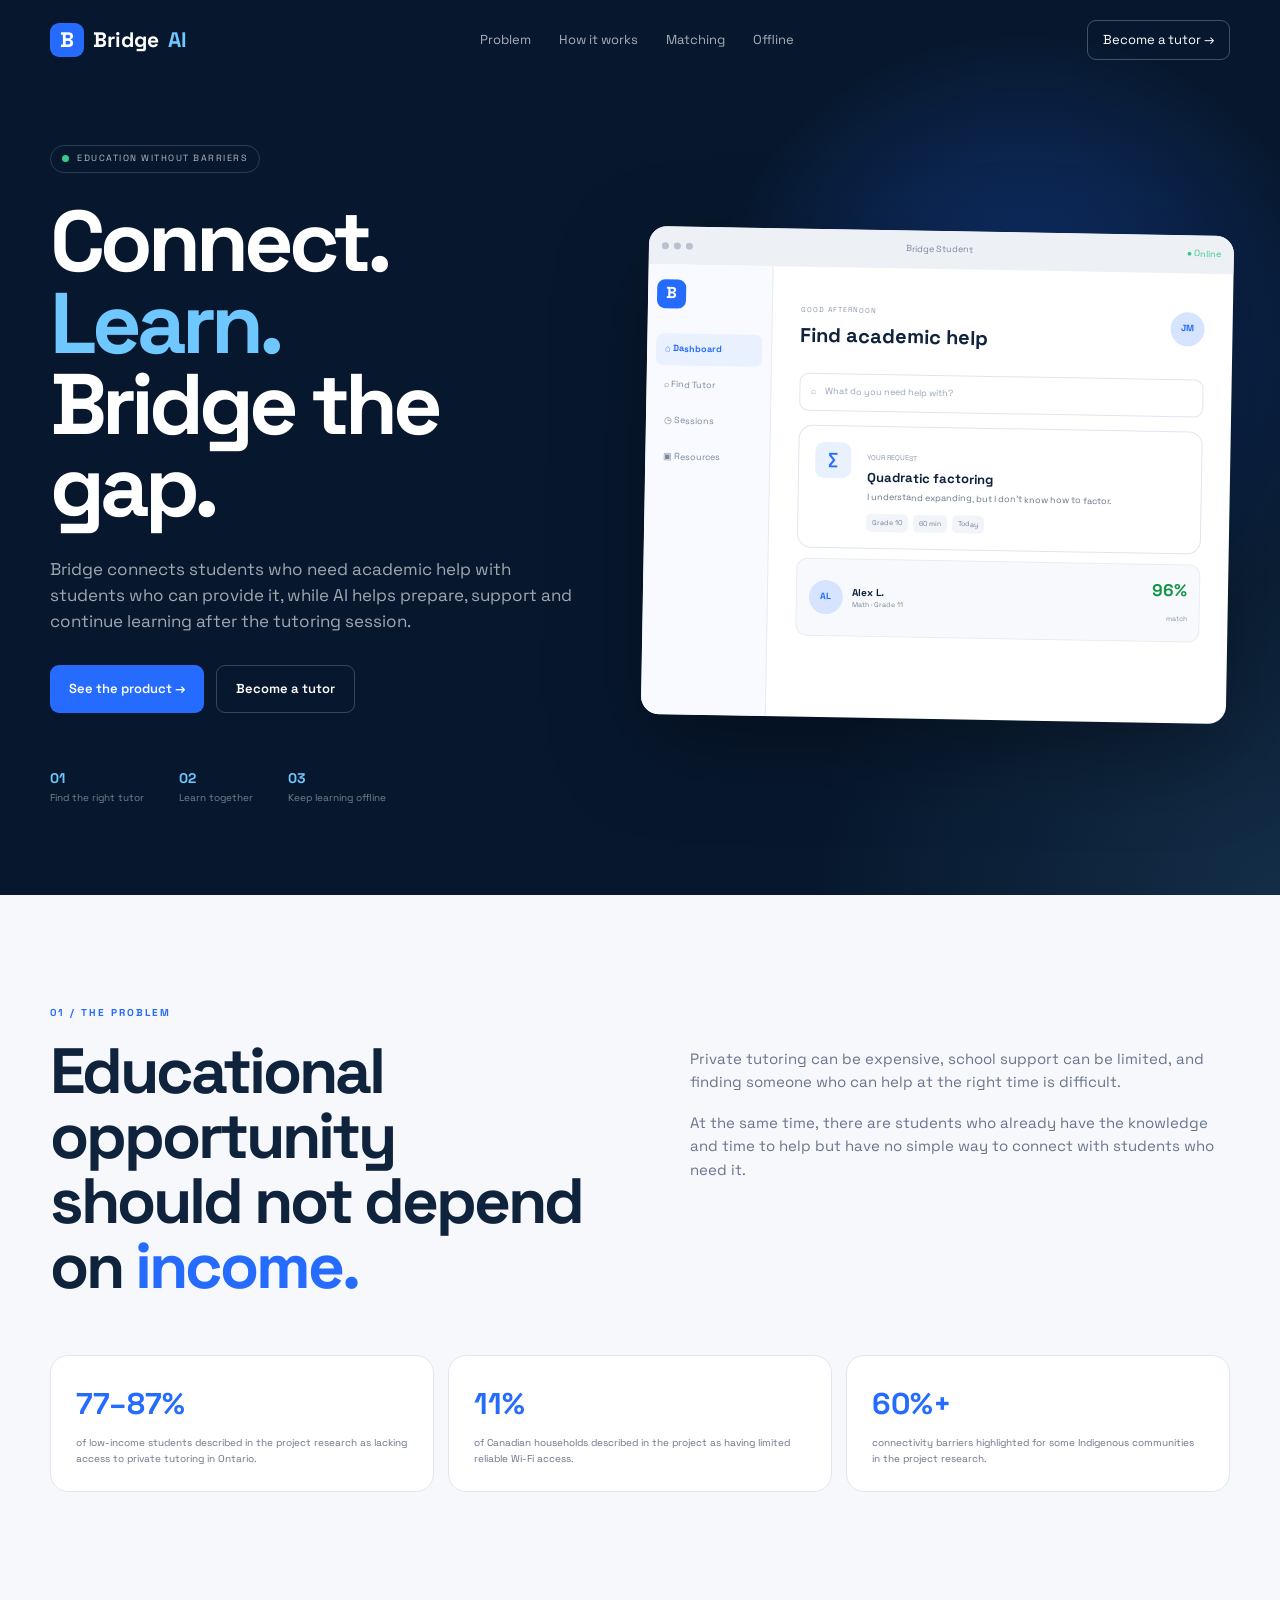
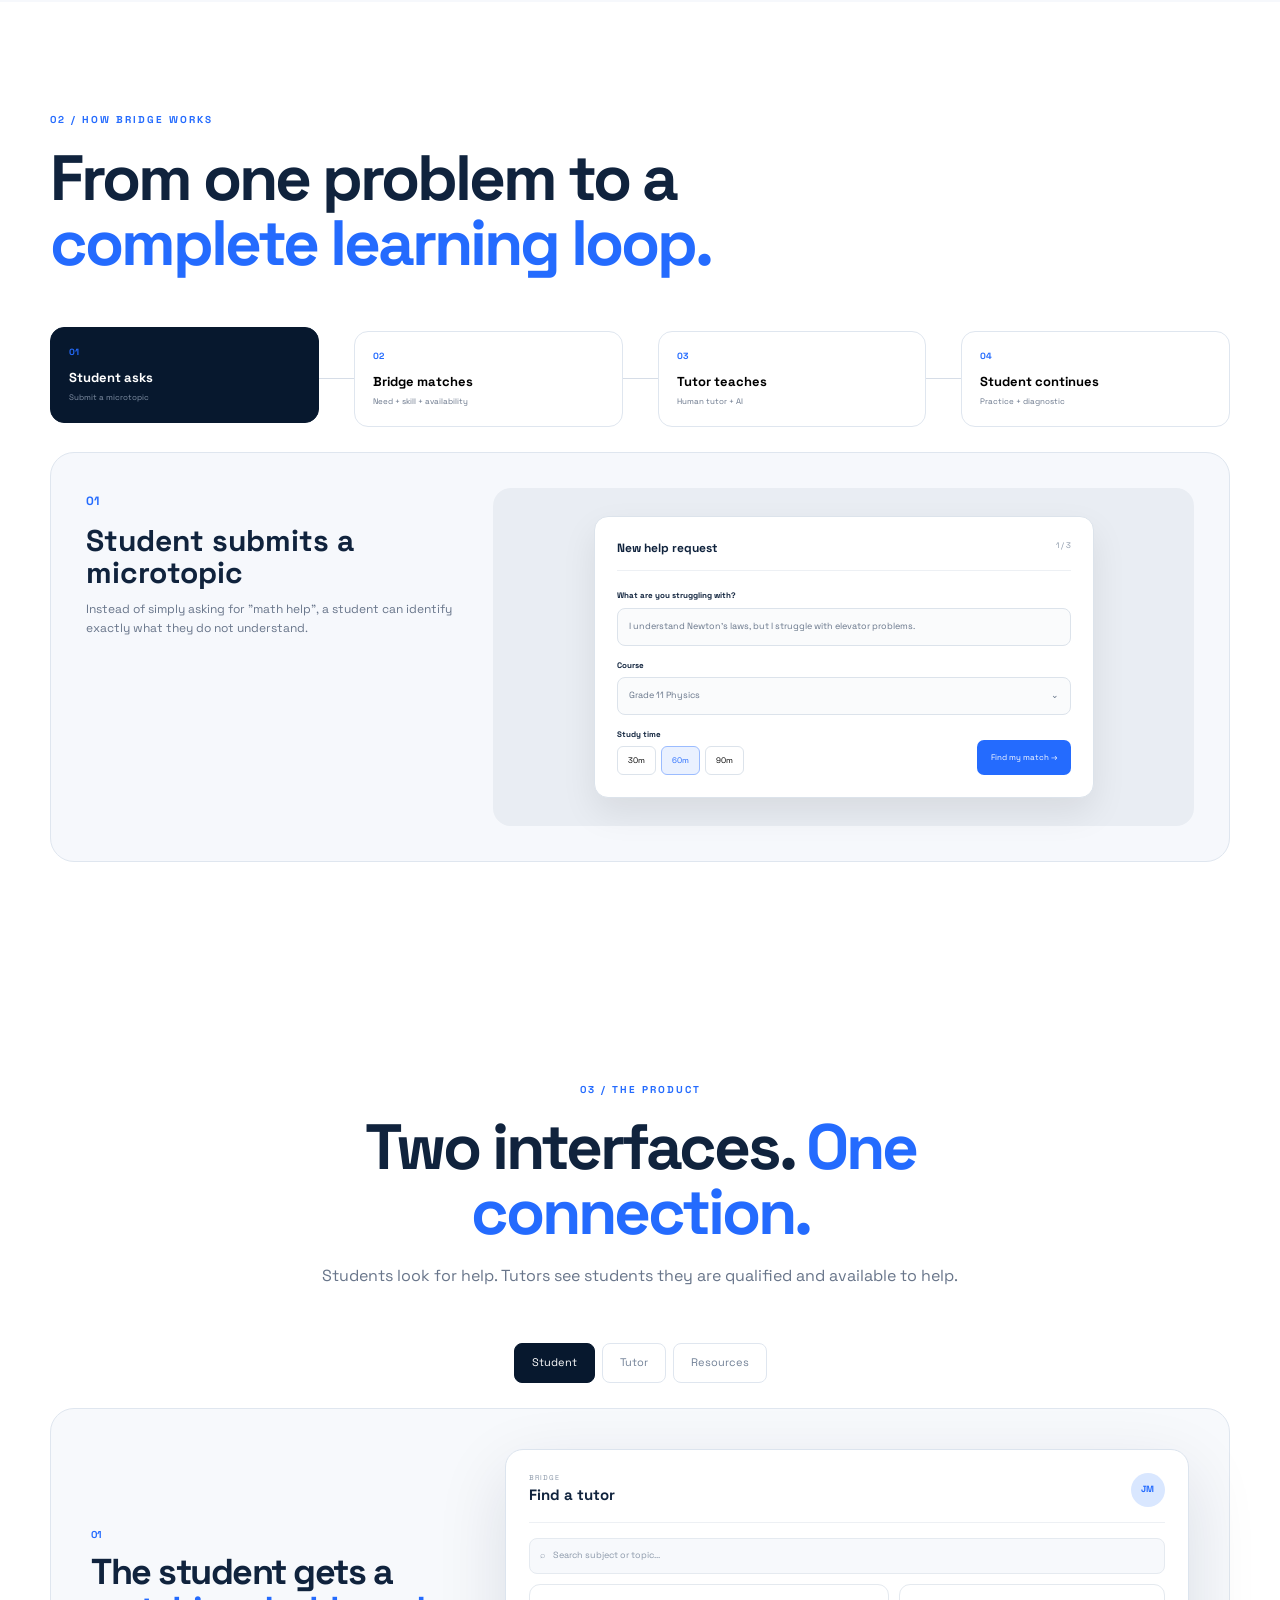
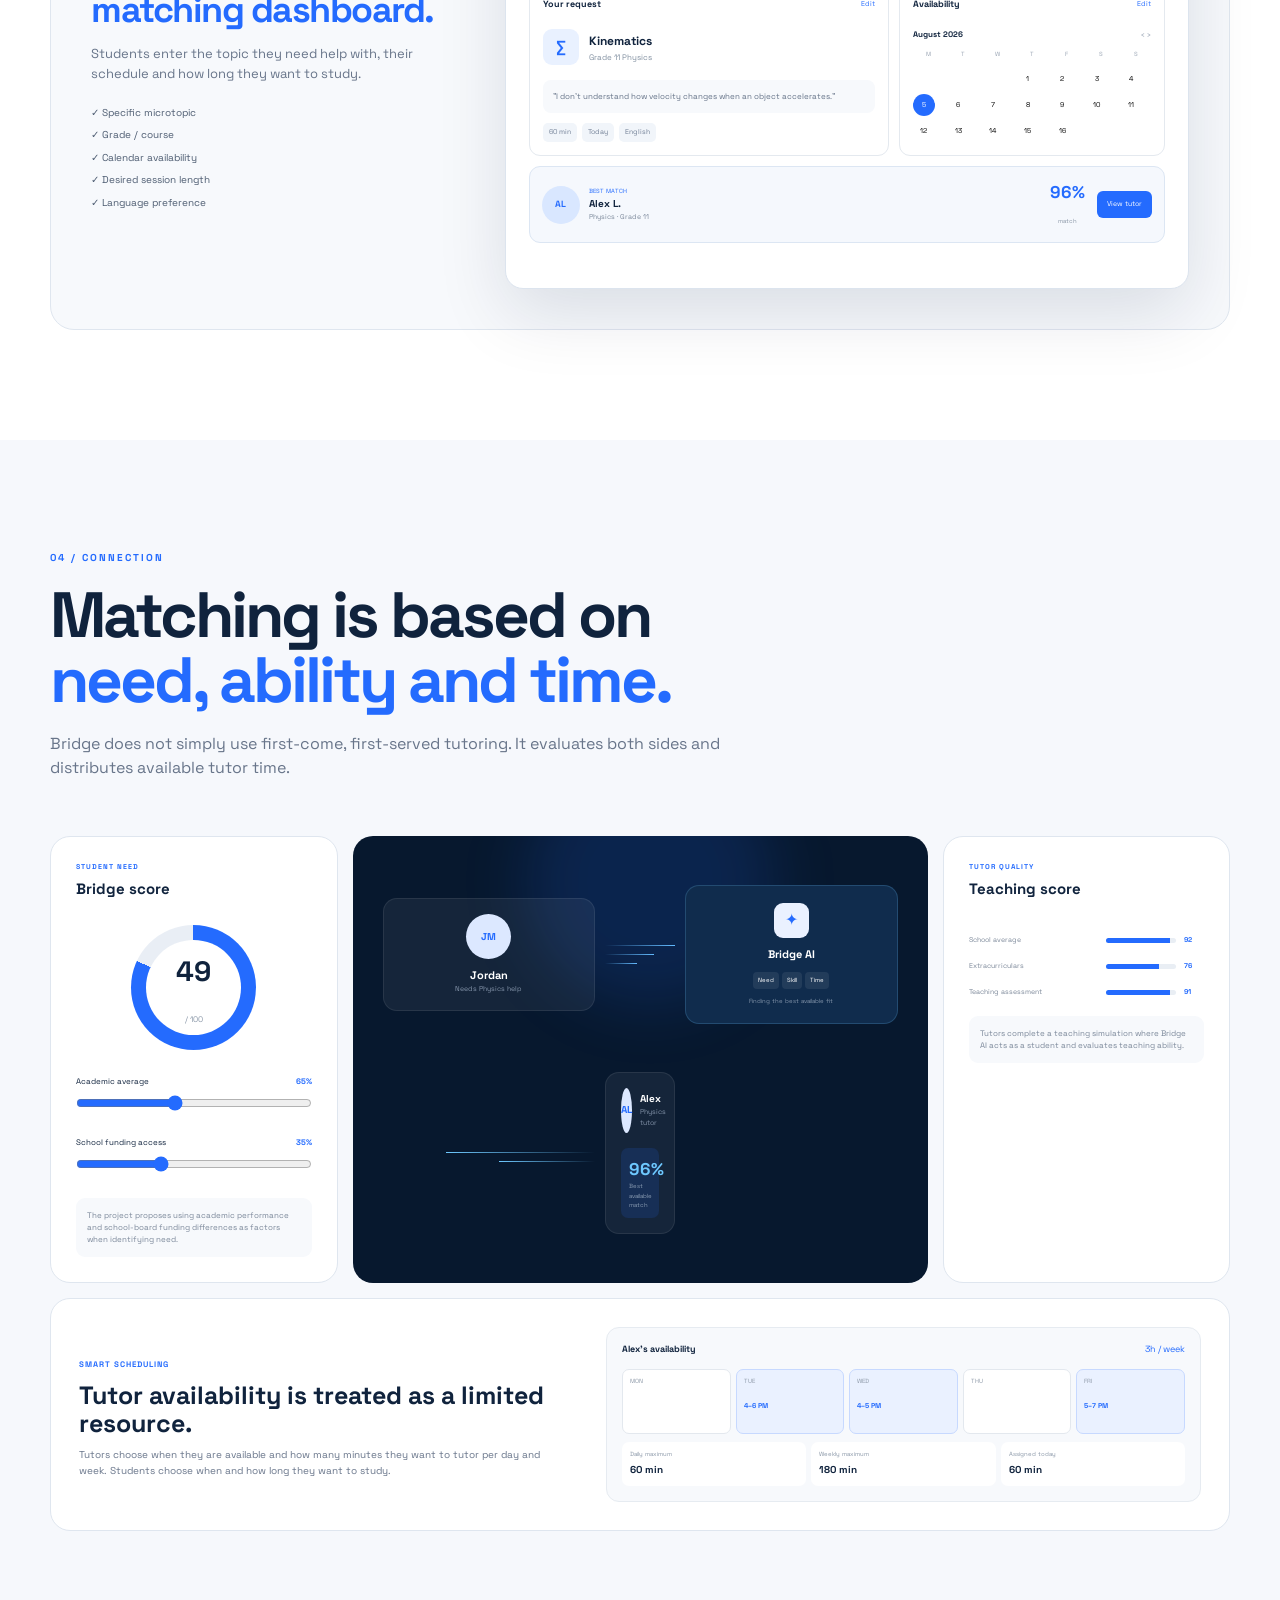
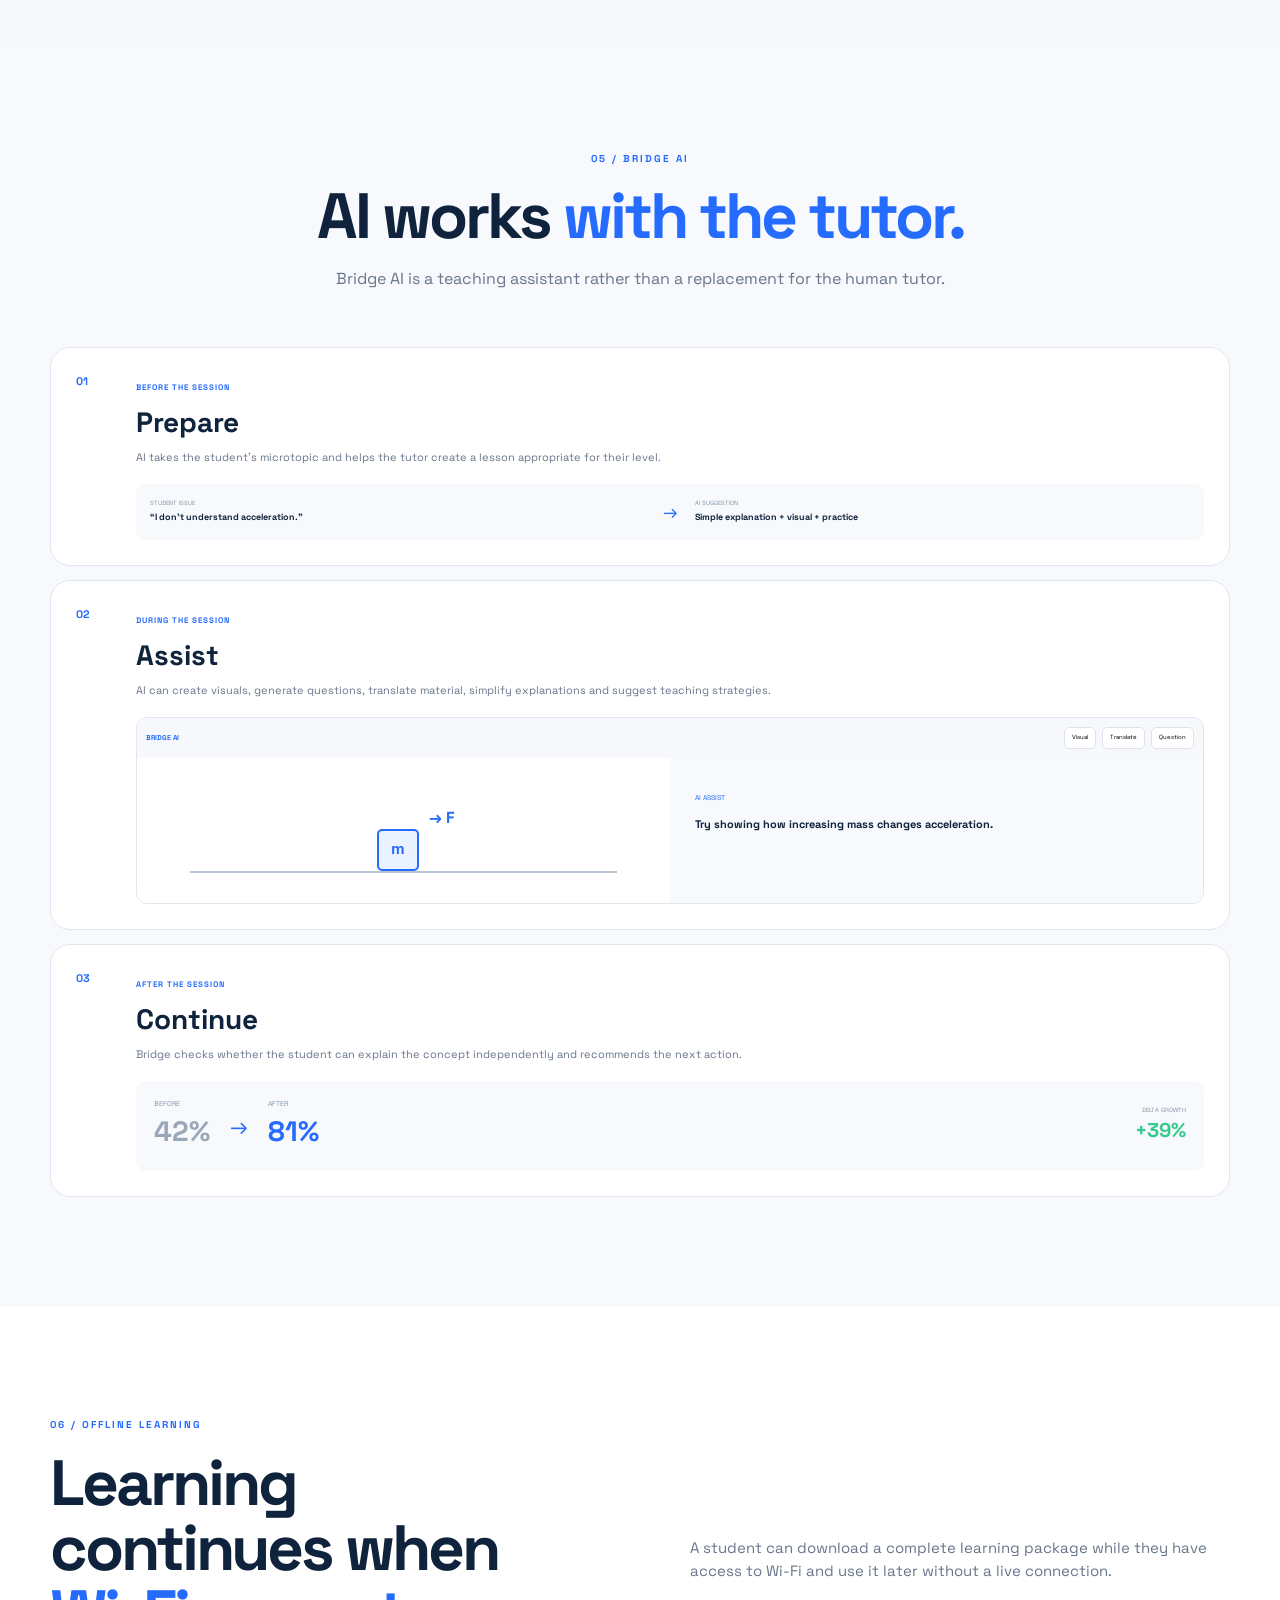
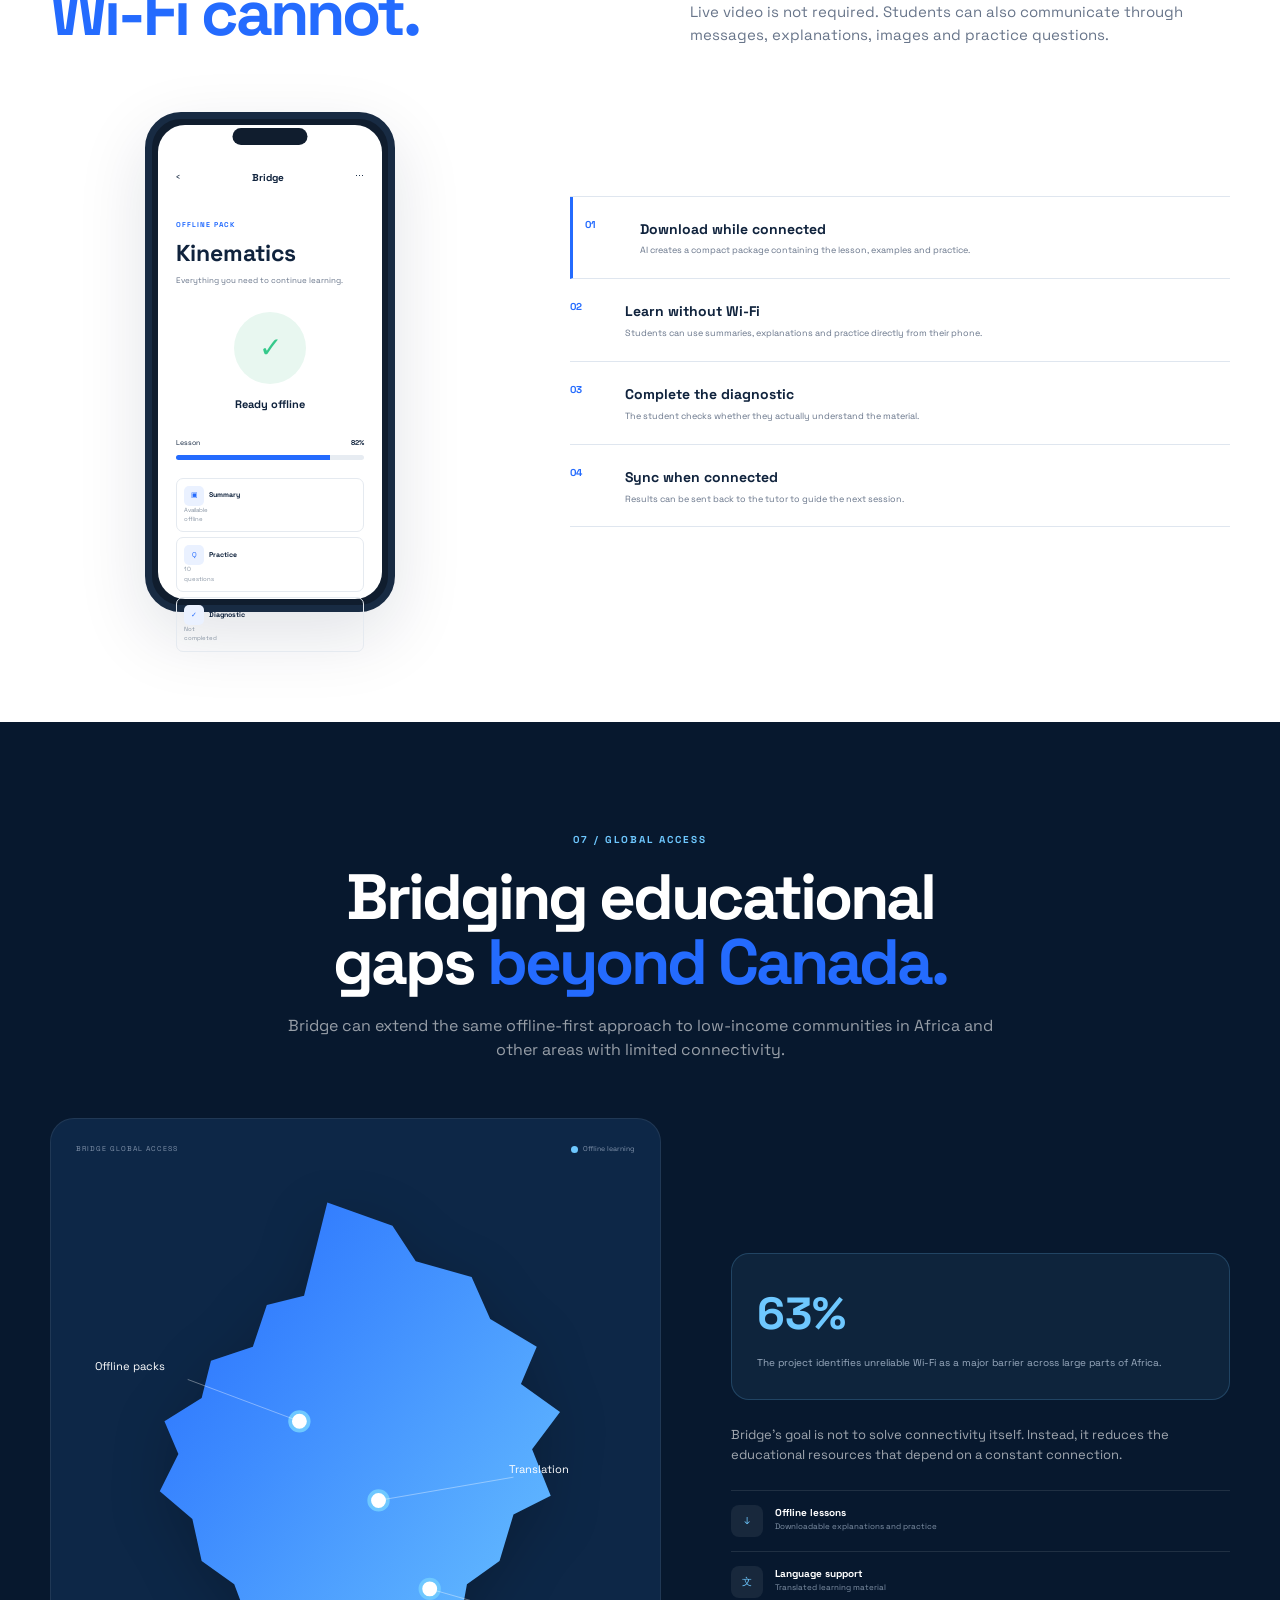
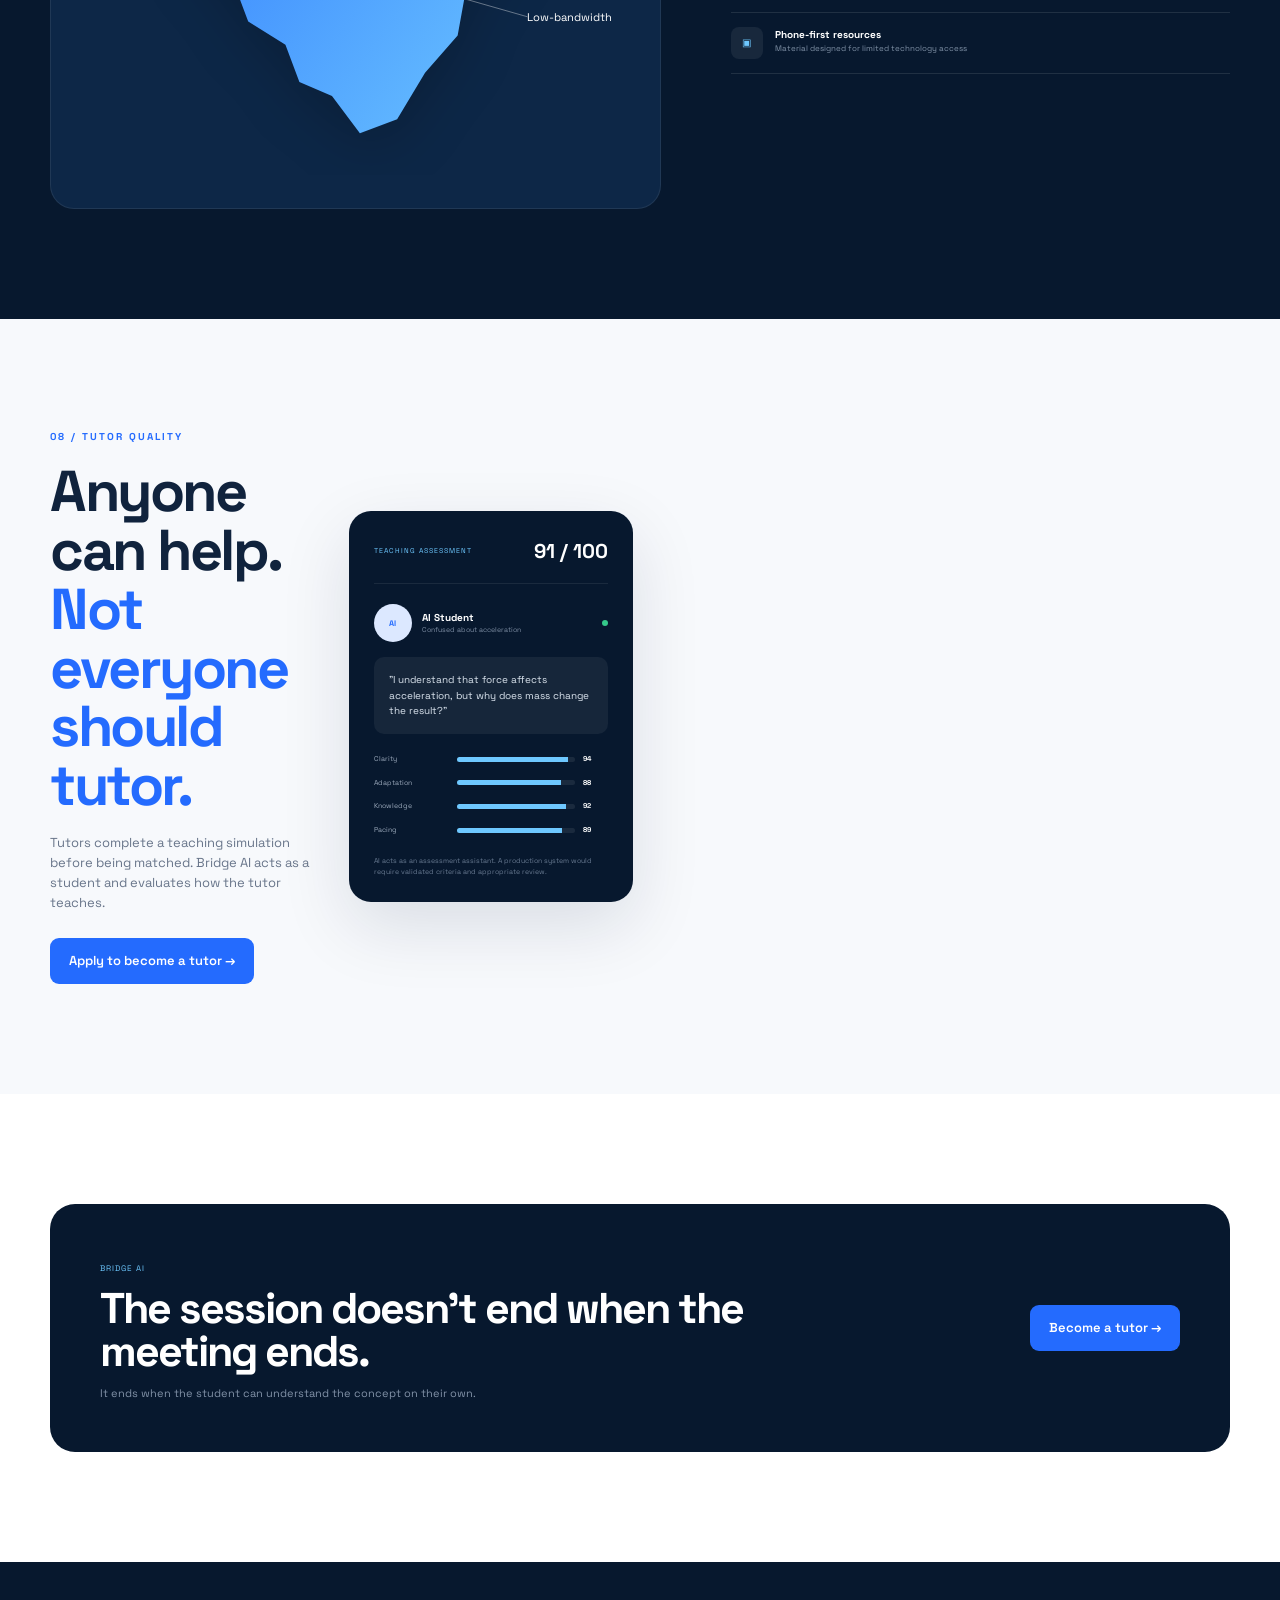
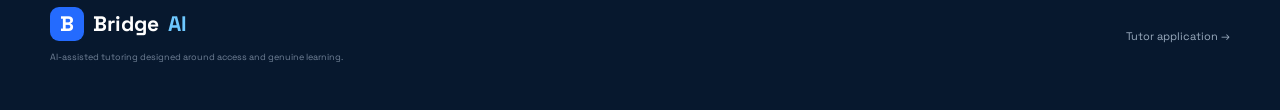
==== commit d591543a: "maybe final" ====
--- a/index.html
+++ b/index.html
@@ -46,8 +46,9 @@
       </div>
 
       <h1>
-        The bridge between
-        <span>students and opportunity.</span>
+          Connect.
+          <span>Learn.</span>
+          Bridge the gap.
       </h1>
 
       <p>
--- a/style.css
+++ b/style.css
@@ -2956,4 +2956,1552 @@
   .phone {
     transform: scale(.9);
   }
+}
+
+/* =========================================================
+   BRIDGE TUTOR PAGE — CLEAN UI
+   Add this to the VERY BOTTOM of style.css
+========================================================= */
+
+.tutor-page {
+    background: #f7f8fa;
+    color: #111827;
+}
+
+
+/* ---------------------------------------------------------
+   HERO
+--------------------------------------------------------- */
+
+.tutor-clean-hero {
+    max-width: 1400px;
+    margin: 0 auto;
+    padding: 110px 6% 100px;
+
+    display: grid;
+    grid-template-columns: 0.85fr 1.15fr;
+    gap: 70px;
+
+    align-items: center;
+}
+
+.tutor-hero-copy {
+    max-width: 620px;
+}
+
+.tutor-eyebrow,
+.tutor-label {
+    display: inline-flex;
+    align-items: center;
+    gap: 9px;
+
+    font-size: 11px;
+    font-weight: 700;
+    letter-spacing: 0.13em;
+    color: #159447;
+}
+
+.tutor-eyebrow span {
+    width: 8px;
+    height: 8px;
+    border-radius: 50%;
+    background: #20b45a;
+}
+
+.tutor-hero-copy h1 {
+    margin: 22px 0 22px;
+
+    font-size: clamp(48px, 5vw, 78px);
+    line-height: 0.98;
+    letter-spacing: -0.055em;
+}
+
+.tutor-hero-copy h1 em,
+.tutor-section-heading h2 em,
+.tutor-final-box h2 em {
+    color: #159447;
+    font-style: normal;
+}
+
+.tutor-hero-copy p {
+    max-width: 570px;
+
+    color: #697386;
+    font-size: 18px;
+    line-height: 1.7;
+}
+
+.tutor-hero-actions {
+    display: flex;
+    flex-wrap: wrap;
+    gap: 12px;
+    margin-top: 32px;
+}
+
+.tutor-primary-button,
+.tutor-secondary-button {
+    min-height: 48px;
+    padding: 0 20px;
+
+    border-radius: 12px;
+
+    display: inline-flex;
+    align-items: center;
+    justify-content: center;
+    gap: 12px;
+
+    text-decoration: none;
+    font-size: 14px;
+    font-weight: 700;
+
+    transition: 0.2s ease;
+}
+
+.tutor-primary-button {
+    background: #111827;
+    color: white;
+}
+
+.tutor-primary-button:hover {
+    transform: translateY(-2px);
+    background: #202938;
+}
+
+.tutor-primary-button span {
+    font-size: 18px;
+}
+
+.tutor-secondary-button {
+    background: white;
+    color: #111827;
+    border: 1px solid #e2e6eb;
+}
+
+.tutor-secondary-button:hover {
+    border-color: #c8cfd8;
+}
+
+
+/* ---------------------------------------------------------
+   APP MOCKUP
+--------------------------------------------------------- */
+
+.tutor-app-mockup {
+    overflow: hidden;
+
+    border: 1px solid #dfe4e9;
+    border-radius: 22px;
+
+    background: white;
+
+    box-shadow:
+        0 30px 80px rgba(17, 24, 39, 0.13),
+        0 4px 12px rgba(17, 24, 39, 0.05);
+}
+
+.mockup-topbar {
+    height: 62px;
+
+    padding: 0 20px;
+
+    display: flex;
+    align-items: center;
+    justify-content: space-between;
+
+    border-bottom: 1px solid #edf0f2;
+}
+
+.mockup-brand {
+    display: flex;
+    align-items: center;
+    gap: 9px;
+
+    font-size: 14px;
+    font-weight: 700;
+}
+
+.mockup-brand div {
+    width: 30px;
+    height: 30px;
+
+    border-radius: 9px;
+
+    display: grid;
+    place-items: center;
+
+    background: #111827;
+    color: white;
+
+    font-size: 13px;
+}
+
+.mockup-search {
+    width: 220px;
+
+    padding: 9px 14px;
+
+    border: 1px solid #e8ebef;
+    border-radius: 8px;
+
+    color: #a0a7b1;
+    font-size: 11px;
+}
+
+.mockup-avatar {
+    width: 34px;
+    height: 34px;
+
+    display: grid;
+    place-items: center;
+
+    border-radius: 50%;
+    background: #e8f6ed;
+    color: #168b43;
+
+    font-size: 11px;
+    font-weight: 700;
+}
+
+.mockup-body {
+    display: grid;
+    grid-template-columns: 150px 1fr;
+    min-height: 430px;
+}
+
+.mockup-sidebar {
+    padding: 20px 12px;
+
+    border-right: 1px solid #edf0f2;
+    background: #fbfcfd;
+}
+
+.mockup-side {
+    padding: 11px 12px;
+    margin-bottom: 5px;
+
+    display: flex;
+    align-items: center;
+    gap: 9px;
+
+    border-radius: 9px;
+
+    color: #7c8490;
+    font-size: 11px;
+    font-weight: 600;
+}
+
+.mockup-side span {
+    width: 18px;
+    text-align: center;
+}
+
+.mockup-side.active {
+    background: #eaf7ef;
+    color: #168b43;
+}
+
+.mockup-main {
+    padding: 28px;
+    background: #fff;
+}
+
+.mockup-heading {
+    display: flex;
+    align-items: center;
+    justify-content: space-between;
+
+    margin-bottom: 22px;
+}
+
+.mockup-heading small,
+.student-match-bottom small,
+.mockup-bottom-stats small {
+    display: block;
+
+    margin-bottom: 5px;
+
+    color: #9299a3;
+
+    font-size: 8px;
+    font-weight: 700;
+    letter-spacing: 0.1em;
+}
+
+.mockup-heading h3 {
+    margin: 0;
+
+    font-size: 20px;
+    letter-spacing: -0.03em;
+}
+
+.mockup-online {
+    padding: 7px 10px;
+
+    border: 1px solid #dcefe3;
+    border-radius: 20px;
+
+    color: #168b43;
+    background: #f4fbf6;
+
+    font-size: 9px;
+    font-weight: 700;
+}
+
+.mockup-online span {
+    display: inline-block;
+
+    width: 6px;
+    height: 6px;
+
+    margin-right: 5px;
+
+    border-radius: 50%;
+    background: #20b45a;
+}
+
+
+/* ---------------------------------------------------------
+   STUDENT MATCH CARDS
+--------------------------------------------------------- */
+
+.student-match-card {
+    padding: 18px;
+
+    margin-bottom: 12px;
+
+    border: 1px solid #e8ebef;
+    border-radius: 13px;
+
+    background: white;
+
+    transition: 0.2s ease;
+}
+
+.student-match-card:hover {
+    border-color: #cfd6de;
+    transform: translateY(-1px);
+}
+
+.student-match-card.best {
+    border-color: #b9e4c9;
+    box-shadow: 0 8px 25px rgba(21, 148, 71, 0.08);
+}
+
+.student-match-top {
+    display: flex;
+    align-items: center;
+    gap: 12px;
+}
+
+.student-icon {
+    width: 38px;
+    height: 38px;
+
+    flex: 0 0 auto;
+
+    display: grid;
+    place-items: center;
+
+    border-radius: 11px;
+
+    background: #eaf7ef;
+    color: #168b43;
+
+    font-size: 10px;
+    font-weight: 700;
+}
+
+.student-icon.purple {
+    background: #f0ecff;
+    color: #7154c7;
+}
+
+.student-match-top > div:nth-child(2) {
+    min-width: 0;
+    flex: 1;
+}
+
+.student-match-top strong {
+    display: block;
+
+    color: #161d27;
+
+    font-size: 13px;
+}
+
+.student-match-top span {
+    display: block;
+
+    margin-top: 3px;
+
+    color: #89919c;
+    font-size: 10px;
+}
+
+.match-score {
+    text-align: right;
+}
+
+.match-score strong {
+    color: #159447;
+    font-size: 17px;
+}
+
+.match-score small {
+    display: block;
+
+    color: #9299a3;
+    font-size: 8px;
+}
+
+.student-problem {
+    margin: 15px 0;
+
+    padding: 12px 14px;
+
+    border-radius: 9px;
+
+    background: #f7f8fa;
+
+    color: #68717d;
+
+    font-size: 10px;
+    line-height: 1.55;
+}
+
+.student-match-bottom {
+    display: grid;
+    grid-template-columns: 1fr 1fr auto;
+
+    gap: 15px;
+    align-items: end;
+}
+
+.student-match-bottom strong {
+    font-size: 10px;
+    color: #303844;
+}
+
+.student-match-bottom button {
+    border: 0;
+    border-radius: 8px;
+
+    padding: 9px 12px;
+
+    background: #111827;
+    color: white;
+
+    font-size: 9px;
+    font-weight: 700;
+
+    cursor: pointer;
+}
+
+.mockup-bottom-stats {
+    display: grid;
+    grid-template-columns: repeat(3, 1fr);
+
+    margin-top: 20px;
+
+    border-top: 1px solid #edf0f2;
+    padding-top: 18px;
+}
+
+.mockup-bottom-stats strong {
+    font-size: 13px;
+    color: #252d38;
+}
+
+
+/* ---------------------------------------------------------
+   GENERAL SECTIONS
+--------------------------------------------------------- */
+
+.tutor-section,
+.tutor-application-section,
+.tutor-simulation-section {
+    max-width: 1200px;
+    margin: 0 auto;
+    padding: 105px 6%;
+}
+
+.tutor-section-heading {
+    display: grid;
+    grid-template-columns: 1fr 0.75fr;
+
+    gap: 60px;
+
+    align-items: end;
+
+    margin-bottom: 50px;
+}
+
+.tutor-section-heading h2 {
+    max-width: 650px;
+
+    margin: 14px 0 0;
+
+    font-size: clamp(38px, 4vw, 58px);
+    line-height: 1.02;
+    letter-spacing: -0.05em;
+}
+
+.tutor-section-heading p {
+    margin: 0;
+
+    color: #707987;
+    font-size: 16px;
+    line-height: 1.7;
+}
+
+
+/* ---------------------------------------------------------
+   QUALITY CARDS
+--------------------------------------------------------- */
+
+.quality-grid {
+    display: grid;
+    grid-template-columns: repeat(4, 1fr);
+    gap: 14px;
+}
+
+.quality-card {
+    min-height: 270px;
+
+    padding: 25px;
+
+    border: 1px solid #e3e7eb;
+    border-radius: 16px;
+
+    background: white;
+
+    position: relative;
+
+    transition: 0.2s ease;
+}
+
+.quality-card:hover {
+    transform: translateY(-3px);
+
+    border-color: #cfd6de;
+
+    box-shadow: 0 15px 35px rgba(17, 24, 39, 0.07);
+}
+
+.quality-number {
+    color: #a1a8b1;
+
+    font-size: 10px;
+    font-weight: 700;
+}
+
+.quality-icon {
+    width: 42px;
+    height: 42px;
+
+    margin: 28px 0 25px;
+
+    display: grid;
+    place-items: center;
+
+    border-radius: 11px;
+
+    background: #eaf7ef;
+    color: #168b43;
+
+    font-weight: 700;
+}
+
+.quality-card h3 {
+    margin: 0 0 10px;
+
+    font-size: 17px;
+}
+
+.quality-card p {
+    margin: 0;
+
+    color: #78818d;
+
+    font-size: 13px;
+    line-height: 1.65;
+}
+
+
+/* ---------------------------------------------------------
+   APPLICATION
+--------------------------------------------------------- */
+
+.tutor-application-section {
+    max-width: 1400px;
+}
+
+.application-clean-layout {
+    display: grid;
+    grid-template-columns: minmax(0, 1.45fr) minmax(300px, 0.65fr);
+    gap: 25px;
+
+    align-items: start;
+}
+
+.clean-application-form,
+.clean-profile-card {
+    background: white;
+
+    border: 1px solid #e1e6eb;
+    border-radius: 18px;
+
+    box-shadow: 0 10px 30px rgba(17, 24, 39, 0.04);
+}
+
+.clean-application-form {
+    padding: 30px;
+}
+
+.clean-form-block {
+    padding: 27px 0;
+
+    border-bottom: 1px solid #edf0f2;
+}
+
+.clean-form-block:first-child {
+    padding-top: 0;
+}
+
+.clean-form-block:last-of-type {
+    border-bottom: 0;
+}
+
+.clean-form-heading {
+    display: flex;
+    align-items: center;
+    gap: 13px;
+
+    margin-bottom: 22px;
+}
+
+.clean-form-heading > span {
+    width: 30px;
+    height: 30px;
+
+    display: grid;
+    place-items: center;
+
+    border-radius: 9px;
+
+    background: #eaf7ef;
+    color: #168b43;
+
+    font-size: 10px;
+    font-weight: 700;
+}
+
+.clean-form-heading strong {
+    display: block;
+
+    font-size: 14px;
+}
+
+.clean-form-heading small {
+    display: block;
+
+    margin-top: 3px;
+
+    color: #9199a4;
+    font-size: 10px;
+}
+
+.clean-form-grid {
+    display: grid;
+    grid-template-columns: 1fr 1fr;
+    gap: 16px;
+}
+
+.clean-field.full {
+    grid-column: 1 / -1;
+}
+
+.clean-field label {
+    display: block;
+
+    margin-bottom: 7px;
+
+    color: #444d59;
+
+    font-size: 11px;
+    font-weight: 700;
+}
+
+.clean-field input,
+.clean-field select,
+.clean-application-form textarea {
+    width: 100%;
+
+    box-sizing: border-box;
+
+    border: 1px solid #dfe4e9;
+    border-radius: 9px;
+
+    background: #fff;
+
+    color: #202733;
+
+    font-family: inherit;
+    font-size: 13px;
+
+    outline: none;
+
+    transition: 0.2s ease;
+}
+
+.clean-field input,
+.clean-field select {
+    height: 44px;
+    padding: 0 13px;
+}
+
+.clean-application-form textarea {
+    min-height: 130px;
+
+    padding: 13px;
+
+    resize: vertical;
+}
+
+.clean-field input:focus,
+.clean-field select:focus,
+.clean-application-form textarea:focus {
+    border-color: #43b86c;
+
+    box-shadow: 0 0 0 3px rgba(67, 184, 108, 0.1);
+}
+
+
+/* SUBJECTS */
+
+.subject-grid {
+    display: grid;
+    grid-template-columns: repeat(3, 1fr);
+    gap: 8px;
+}
+
+.subject-option {
+    cursor: pointer;
+}
+
+.subject-option input {
+    position: absolute;
+    opacity: 0;
+}
+
+.subject-option span {
+    min-height: 40px;
+
+    display: flex;
+    align-items: center;
+
+    padding: 0 12px;
+
+    border: 1px solid #e1e6eb;
+    border-radius: 9px;
+
+    background: white;
+
+    color: #66707d;
+
+    font-size: 11px;
+    font-weight: 600;
+
+    transition: 0.2s ease;
+}
+
+.subject-option input:checked + span {
+    border-color: #9edbb5;
+    background: #edf9f1;
+    color: #168b43;
+}
+
+
+/* AVAILABILITY */
+
+.availability-clean-grid {
+    display: grid;
+    grid-template-columns: repeat(3, 1fr);
+    gap: 8px;
+}
+
+.availability-clean-grid label {
+    cursor: pointer;
+}
+
+.availability-clean-grid input {
+    position: absolute;
+    opacity: 0;
+}
+
+.availability-clean-grid span {
+    height: 42px;
+
+    display: flex;
+    align-items: center;
+    justify-content: center;
+
+    border: 1px solid #e1e6eb;
+    border-radius: 9px;
+
+    color: #68727e;
+
+    font-size: 11px;
+    font-weight: 600;
+}
+
+.availability-clean-grid input:checked + span {
+    border-color: #9edbb5;
+    background: #edf9f1;
+    color: #168b43;
+}
+
+.weekly-limit-clean {
+    margin-top: 16px;
+
+    padding: 15px;
+
+    display: flex;
+    align-items: center;
+    justify-content: space-between;
+
+    border: 1px solid #e6e9ed;
+    border-radius: 10px;
+
+    background: #fafbfc;
+}
+
+.weekly-limit-clean strong {
+    display: block;
+
+    font-size: 12px;
+}
+
+.weekly-limit-clean span {
+    display: block;
+
+    margin-top: 3px;
+
+    color: #929aa4;
+    font-size: 9px;
+}
+
+.weekly-limit-clean select {
+    height: 38px;
+
+    padding: 0 10px;
+
+    border: 1px solid #dfe4e9;
+    border-radius: 8px;
+
+    background: white;
+
+    font-family: inherit;
+}
+
+
+/* SUBMIT */
+
+.clean-submit {
+    width: 100%;
+
+    height: 50px;
+
+    margin-top: 5px;
+
+    border: 0;
+    border-radius: 10px;
+
+    background: #111827;
+    color: white;
+
+    font-family: inherit;
+    font-size: 13px;
+    font-weight: 700;
+
+    cursor: pointer;
+
+    transition: 0.2s ease;
+}
+
+.clean-submit:hover {
+    background: #202938;
+}
+
+.clean-submit span {
+    margin-left: 8px;
+    font-size: 17px;
+}
+
+
+/* ---------------------------------------------------------
+   PROFILE PREVIEW
+--------------------------------------------------------- */
+
+.clean-profile-card {
+    position: sticky;
+    top: 100px;
+
+    overflow: hidden;
+}
+
+.profile-card-top {
+    padding: 18px 20px;
+
+    display: flex;
+    align-items: center;
+    justify-content: space-between;
+
+    border-bottom: 1px solid #edf0f2;
+}
+
+.profile-card-top > span {
+    color: #8a929d;
+
+    font-size: 9px;
+    font-weight: 700;
+    letter-spacing: 0.1em;
+}
+
+.profile-status {
+    color: #168b43;
+    font-size: 9px;
+    font-weight: 700;
+}
+
+.profile-status span {
+    display: inline-block;
+
+    width: 6px;
+    height: 6px;
+
+    margin-right: 4px;
+
+    border-radius: 50%;
+    background: #20b45a;
+}
+
+.profile-main {
+    padding: 30px 25px 20px;
+
+    text-align: center;
+}
+
+.profile-avatar-large {
+    width: 70px;
+    height: 70px;
+
+    margin: 0 auto 15px;
+
+    display: grid;
+    place-items: center;
+
+    border-radius: 20px;
+
+    background: #eaf7ef;
+    color: #168b43;
+
+    font-size: 17px;
+    font-weight: 700;
+}
+
+.profile-main h3 {
+    margin: 0;
+
+    font-size: 20px;
+}
+
+.profile-main p {
+    margin: 5px 0 0;
+
+    color: #8b939e;
+    font-size: 11px;
+}
+
+.profile-tags {
+    padding: 0 25px 20px;
+
+    display: flex;
+    flex-wrap: wrap;
+    justify-content: center;
+    gap: 6px;
+}
+
+.profile-tags span {
+    padding: 6px 9px;
+
+    border-radius: 7px;
+
+    background: #f0f3f5;
+
+    color: #68727e;
+
+    font-size: 9px;
+    font-weight: 600;
+}
+
+.profile-metrics {
+    display: grid;
+    grid-template-columns: 1fr 1fr;
+
+    border-top: 1px solid #edf0f2;
+    border-bottom: 1px solid #edf0f2;
+}
+
+.profile-metrics > div {
+    padding: 18px 10px;
+
+    text-align: center;
+}
+
+.profile-metrics > div + div {
+    border-left: 1px solid #edf0f2;
+}
+
+.profile-metrics strong {
+    display: block;
+
+    color: #168b43;
+
+    font-size: 19px;
+}
+
+.profile-metrics span {
+    display: block;
+
+    margin-top: 5px;
+
+    color: #9098a3;
+
+    font-size: 8px;
+}
+
+.profile-checklist {
+    padding: 22px 25px;
+}
+
+.profile-check-title {
+    display: flex;
+    align-items: center;
+    gap: 8px;
+
+    margin-bottom: 15px;
+
+    font-size: 11px;
+}
+
+.check-circle {
+    width: 19px;
+    height: 19px;
+
+    display: grid;
+    place-items: center;
+
+    border-radius: 50%;
+
+    background: #eaf7ef;
+    color: #168b43;
+
+    font-size: 9px;
+}
+
+.profile-checklist > div:not(.profile-check-title) {
+    margin-top: 9px;
+
+    color: #737c88;
+
+    font-size: 10px;
+}
+
+.tiny-check {
+    margin-right: 7px;
+
+    color: #20a957;
+}
+
+.profile-card-footer {
+    padding: 15px 20px;
+
+    background: #fafbfc;
+
+    color: #9aa1aa;
+
+    font-size: 8px;
+    line-height: 1.5;
+}
+
+
+/* ---------------------------------------------------------
+   AI SIMULATION
+--------------------------------------------------------- */
+
+.tutor-simulation-section {
+    max-width: 1400px;
+}
+
+.simulation-clean-layout {
+    display: grid;
+    grid-template-columns: 0.75fr 1.25fr;
+
+    gap: 25px;
+}
+
+.simulation-explanation {
+    padding: 35px;
+
+    border-radius: 18px;
+
+    background: #111827;
+    color: white;
+}
+
+.simulation-number {
+    width: 34px;
+    height: 34px;
+
+    margin-bottom: 30px;
+
+    display: grid;
+    place-items: center;
+
+    border-radius: 9px;
+
+    background: rgba(255,255,255,0.1);
+
+    color: #b9f0cb;
+
+    font-size: 10px;
+    font-weight: 700;
+}
+
+.simulation-explanation h3 {
+    margin: 0 0 14px;
+
+    font-size: 26px;
+    letter-spacing: -0.03em;
+}
+
+.simulation-explanation > p {
+    margin: 0;
+
+    color: #aeb6c1;
+
+    font-size: 13px;
+    line-height: 1.7;
+}
+
+.simulation-metrics {
+    margin-top: 35px;
+
+    display: grid;
+    grid-template-columns: 1fr 1fr;
+
+    border-top: 1px solid rgba(255,255,255,0.1);
+}
+
+.simulation-metrics div {
+    padding: 16px 0;
+
+    border-bottom: 1px solid rgba(255,255,255,0.1);
+}
+
+.simulation-metrics div:nth-child(odd) {
+    border-right: 1px solid rgba(255,255,255,0.1);
+    padding-right: 15px;
+}
+
+.simulation-metrics div:nth-child(even) {
+    padding-left: 15px;
+}
+
+.simulation-metrics span {
+    display: block;
+
+    color: #8993a0;
+
+    font-size: 9px;
+}
+
+.simulation-metrics strong {
+    display: block;
+
+    margin-top: 4px;
+
+    color: white;
+
+    font-size: 22px;
+}
+
+
+/* SIMULATION INTERFACE */
+
+.simulation-interface {
+    overflow: hidden;
+
+    border: 1px solid #dfe4e9;
+    border-radius: 18px;
+
+    background: white;
+
+    box-shadow: 0 10px 30px rgba(17,24,39,0.05);
+}
+
+.simulation-interface-header {
+    padding: 20px 22px;
+
+    display: flex;
+    align-items: center;
+    justify-content: space-between;
+
+    border-bottom: 1px solid #edf0f2;
+}
+
+.simulation-interface-header span:first-child {
+    display: block;
+
+    color: #168b43;
+
+    font-size: 8px;
+    font-weight: 700;
+    letter-spacing: 0.1em;
+}
+
+.simulation-interface-header strong {
+    display: block;
+
+    margin-top: 3px;
+
+    font-size: 13px;
+}
+
+.simulation-live {
+    color: #168b43;
+
+    font-size: 9px;
+    font-weight: 700;
+}
+
+.simulation-student {
+    margin: 22px;
+
+    padding: 18px;
+
+    display: flex;
+    gap: 13px;
+
+    border-radius: 12px;
+
+    background: #f7f9fa;
+}
+
+.ai-student-avatar {
+    width: 35px;
+    height: 35px;
+
+    flex: 0 0 auto;
+
+    display: grid;
+    place-items: center;
+
+    border-radius: 10px;
+
+    background: #eaf7ef;
+    color: #168b43;
+
+    font-size: 9px;
+    font-weight: 700;
+}
+
+.simulation-student small {
+    color: #8b939d;
+
+    font-size: 8px;
+    font-weight: 700;
+}
+
+.simulation-student p {
+    margin: 6px 0 0;
+
+    color: #424b57;
+
+    font-size: 13px;
+    line-height: 1.55;
+}
+
+.simulation-input {
+    padding: 0 22px 22px;
+}
+
+.simulation-input textarea {
+    width: 100%;
+    min-height: 150px;
+
+    box-sizing: border-box;
+
+    padding: 14px;
+
+    border: 1px solid #dfe4e9;
+    border-radius: 10px;
+
+    resize: vertical;
+
+    font-family: inherit;
+    font-size: 12px;
+
+    outline: none;
+}
+
+.simulation-input textarea:focus {
+    border-color: #43b86c;
+
+    box-shadow: 0 0 0 3px rgba(67,184,108,0.1);
+}
+
+.simulation-input button {
+    width: 100%;
+    height: 46px;
+
+    margin-top: 10px;
+
+    border: 0;
+    border-radius: 9px;
+
+    background: #111827;
+    color: white;
+
+    font-family: inherit;
+    font-size: 11px;
+    font-weight: 700;
+
+    cursor: pointer;
+}
+
+.simulation-input button span {
+    margin-left: 7px;
+}
+
+.evaluation-result {
+    margin: 0 22px 22px;
+    padding: 15px;
+
+    border: 1px solid #dcefe3;
+    border-radius: 10px;
+
+    background: #f5fbf7;
+}
+
+.evaluation-result span {
+    display: block;
+
+    color: #168b43;
+
+    font-size: 8px;
+    font-weight: 700;
+    letter-spacing: 0.1em;
+}
+
+.evaluation-result strong {
+    display: block;
+
+    margin-top: 5px;
+
+    color: #35413a;
+
+    font-size: 11px;
+}
+
+
+/* ---------------------------------------------------------
+   FINAL CTA
+--------------------------------------------------------- */
+
+.tutor-final-section {
+    max-width: 1200px;
+    margin: 0 auto;
+
+    padding: 40px 6% 100px;
+}
+
+.tutor-final-box {
+    padding: 50px;
+
+    display: flex;
+    align-items: center;
+    justify-content: space-between;
+    gap: 30px;
+
+    border-radius: 20px;
+
+    background: #111827;
+    color: white;
+}
+
+.tutor-final-box h2 {
+    margin: 12px 0;
+
+    font-size: clamp(32px, 4vw, 48px);
+    line-height: 1;
+    letter-spacing: -0.04em;
+}
+
+.tutor-final-box p {
+    margin: 0;
+
+    color: #aeb6c1;
+
+    font-size: 13px;
+}
+
+
+/* ---------------------------------------------------------
+   RESPONSIVE
+--------------------------------------------------------- */
+
+@media (max-width: 1050px) {
+
+    .tutor-clean-hero {
+        grid-template-columns: 1fr;
+    }
+
+    .tutor-hero-copy {
+        max-width: 750px;
+    }
+
+    .quality-grid {
+        grid-template-columns: 1fr 1fr;
+    }
+
+    .application-clean-layout {
+        grid-template-columns: 1fr;
+    }
+
+    .clean-profile-card {
+        position: static;
+    }
+
+    .simulation-clean-layout {
+        grid-template-columns: 1fr;
+    }
+
+}
+
+
+@media (max-width: 760px) {
+
+    .tutor-clean-hero,
+    .tutor-section,
+    .tutor-application-section,
+    .tutor-simulation-section {
+        padding-left: 5%;
+        padding-right: 5%;
+    }
+
+    .tutor-clean-hero {
+        padding-top: 70px;
+    }
+
+    .tutor-section-heading {
+        grid-template-columns: 1fr;
+        gap: 20px;
+    }
+
+    .quality-grid {
+        grid-template-columns: 1fr;
+    }
+
+    .clean-form-grid {
+        grid-template-columns: 1fr;
+    }
+
+    .clean-field.full {
+        grid-column: auto;
+    }
+
+    .subject-grid {
+        grid-template-columns: 1fr 1fr;
+    }
+
+    .availability-clean-grid {
+        grid-template-columns: 1fr 1fr;
+    }
+
+    .mockup-sidebar {
+        display: none;
+    }
+
+    .mockup-body {
+        grid-template-columns: 1fr;
+    }
+
+    .mockup-search {
+        display: none;
+    }
+
+    .mockup-main {
+        padding: 18px;
+    }
+
+    .student-match-bottom {
+        grid-template-columns: 1fr 1fr;
+    }
+
+    .student-match-bottom button {
+        grid-column: 1 / -1;
+        width: 100%;
+    }
+
+    .mockup-bottom-stats {
+        grid-template-columns: 1fr;
+        gap: 12px;
+    }
+
+    .tutor-final-box {
+        padding: 35px 25px;
+
+        flex-direction: column;
+        align-items: flex-start;
+    }
+
+}
+
+
+@media (max-width: 480px) {
+
+    .tutor-hero-copy h1 {
+        font-size: 45px;
+    }
+
+    .tutor-hero-actions {
+        flex-direction: column;
+    }
+
+    .tutor-primary-button,
+    .tutor-secondary-button {
+        width: 100%;
+    }
+
+    .subject-grid,
+    .availability-clean-grid {
+        grid-template-columns: 1fr;
+    }
+
+    .weekly-limit-clean {
+        align-items: flex-start;
+        flex-direction: column;
+        gap: 12px;
+    }
+
+    .weekly-limit-clean select {
+        width: 100%;
+    }
+
+    .simulation-explanation {
+        padding: 25px;
+    }
+
 }
